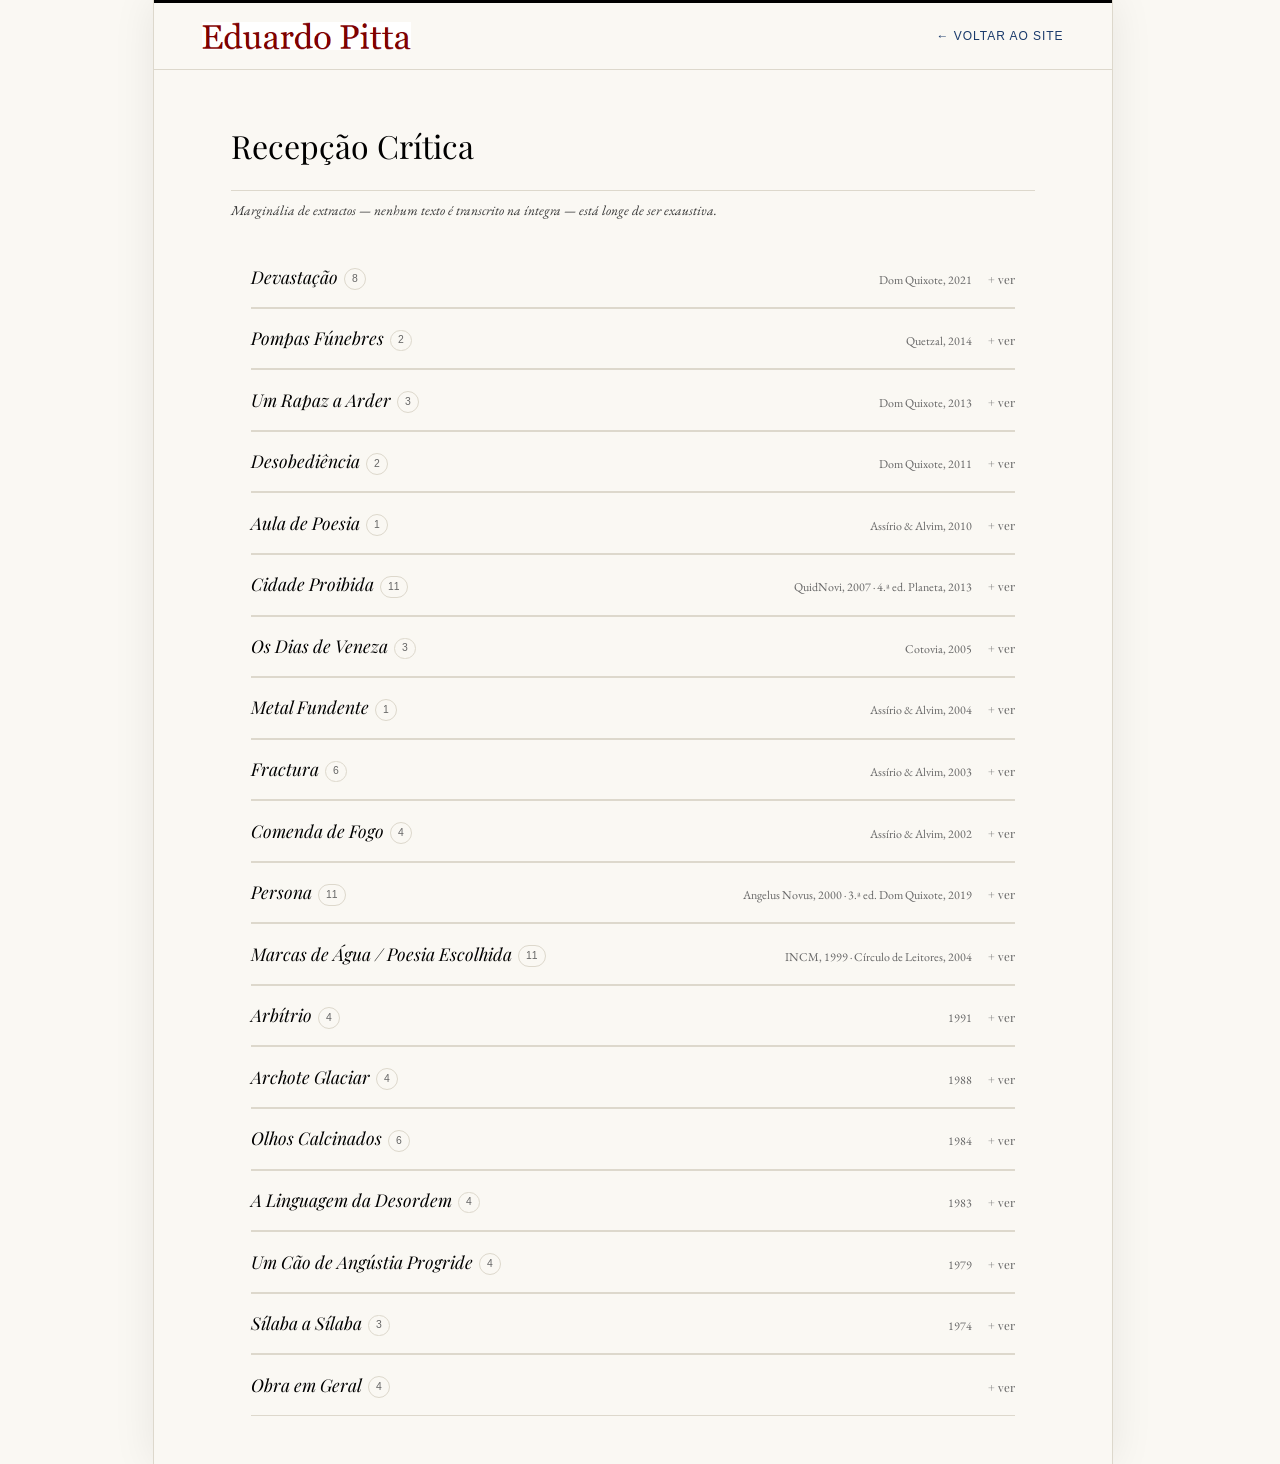
==== recepcao.html @ 7f230ae5 "Add files via upload" ====
<!DOCTYPE html>
<html lang="pt">
<head>
  <meta charset="UTF-8">
  <meta name="viewport" content="width=device-width, initial-scale=1.0">
  <title>Recepção Crítica — Eduardo Pitta</title>
  <link rel="stylesheet" href="css/style.css">
  <style>
    body { background: #FAF8F3; }
    .rc-back { padding: 1rem 3rem; border-bottom: 1px solid var(--border); }
    .rc-back a { font-family: Arial, Helvetica, sans-serif; font-size: .75rem; letter-spacing: .08em; text-transform: uppercase; color: #1a3a6b; text-decoration: none; }
    .rc-back a:hover { text-decoration: underline; }
  </style>
</head>
<body>
<div class="site-wrapper">

<nav class="site-nav">
  <a class="site-logo" href="index.html"><img src="images/logo.png" alt="Eduardo Pitta" style="height:28px;vertical-align:middle;"></a>
  <div style="font-family:Arial,sans-serif;font-size:.75rem;letter-spacing:.08em;text-transform:uppercase;color:#1a3a6b;">
    <a href="index.html" style="color:#1a3a6b;text-decoration:none;">← Voltar ao site</a>
  </div>
</nav>

<main id="page-recepcao" lang="pt" style="display:block">
  <div class="section" style="padding-bottom:0">
    <h1 class="section-title" style="margin-bottom:.5rem">Recepção Crítica</h1>
    <p style="font-size:.85rem;font-style:italic;color:var(--muted);margin-bottom:1.5rem">Marginália de extractos — nenhum texto é transcrito na íntegra — está longe de ser exaustiva.</p>
  </div>

  <div style="padding:0 3rem 3rem;max-width:860px;margin:0 auto">

  <div class="rc-obra">
    <div class="rc-obra-title" onclick="tog(this)">
      <span><em>Devastação</em><span class="rc-count">8</span></span>
      <span style="display:flex;gap:1rem;align-items:baseline"><span class="year">Dom Quixote, 2021</span><span class="toggle">+ ver</span></span>
    </div>
    <div class="rc-entries">

      <div class="rc-entry">
        <div class="rc-entry-meta"><span class="critic">Teresa Sousa de Almeida</span><span class="sep">·</span><span>Colóquio-Letras n.º 209</span><span class="sep">·</span><span>2022</span></div>
        <div class="rc-entry-text">«É uma obra única, profundamente original, que abala certezas, desconstrói preconceitos e desvenda novas visões do mundo. [...] Eduardo Pitta tem o talento de dissecar sentimentos, formas de vida, comportamentos e relações afectivas, situando as personagens tanto na classe a que pertencem como no espaço e no tempo histórico que as definem.»</div>
      </div>

      <div class="rc-entry">
        <div class="rc-entry-meta"><span class="critic">João Morales</span><span class="sep">·</span><span>Blogue Deus Me Livro</span><span class="sep">·</span><span>2022</span></div>
        <div class="rc-entry-text">«<em>Devastação</em> lê-se rapidamente. Mas deixa marcas. A escrita é enxuta, mas os elementos do seu universo criativo estão bem visíveis. [...] Em todos estes contos há uma relação de causa-efeito entre o passado e as suas consequências, optando o autor por alguns desenlaces em que a surpresa, a intensidade do desfecho, deixam no ar um certo ambiente de <em>fatum</em> inexorável.»</div>
      </div>

      <div class="rc-entry">
        <div class="rc-entry-meta"><span class="critic">Rui Lagartinho</span><span class="sep">·</span><span>Expresso</span><span class="sep">·</span><span>2021</span></div>
        <div class="rc-entry-text">«Há um olhar gélido e cruel de Eduardo Pitta sobre as personagens que povoam <em>Devastação</em>. [...] Não apanha desprevenido quem se familiarizou com a sua obra. A inteligência deste livro curto e intenso é a eficácia universal que atinge.»</div>
      </div>

      <div class="rc-entry">
        <div class="rc-entry-meta"><span class="critic">Revista LER [F.J.V.]</span><span class="sep">·</span><span>Verão-Outono</span><span class="sep">·</span><span>2021</span></div>
        <div class="rc-entry-text">«Temos esta escrita de Eduardo Pitta, limpa, sem metáforas, em linguagem direta. [...] A elipse como uma segunda voz, um novo tipo de narrador a que não estamos habituados, pelo menos com este nível de mestria. <em>Devastação</em>, impensável não ler este livro.»</div>
      </div>

      <div class="rc-entry">
        <div class="rc-entry-meta"><span class="critic">Alice Brito</span><span class="sep">·</span><span>Esquerda Net</span><span class="sep">·</span><span>2021</span></div>
        <div class="rc-entry-text">«Como é que isto se faz? Depois de se ler o 1.º conto, tem-se medo de avançar para o segundo. As páginas respiram crueldade. E, no entanto, não há excessos nesta escrita. É o género humano que ali está sem máscaras.»</div>
      </div>

      <div class="rc-entry">
        <div class="rc-entry-meta"><span class="critic">Helena Vasconcelos</span><span class="sep">·</span><span>Ípsilon / Público</span><span class="sep">·</span><span>2021</span></div>
        <div class="rc-entry-text">«Com uma concisão que lembra os contos de Lydia Davis e a poética desencantada dos de Raymond Carver, Eduardo Pitta é, no entanto, original e único na forma como, em poucas palavras sabiamente escolhidas, cria tensão, drama, angústia e desassossego. [...] São contos cruéis e surpreendentemente exaltantes.»</div>
      </div>

      <div class="rc-entry">
        <div class="rc-entry-meta"><span class="critic">Paulo Serra</span><span class="sep">·</span><span>Postal do Algarve</span><span class="sep">·</span><span>2021</span></div>
        <div class="rc-entry-text">«São casos de vidas díspares, singulares, de 4 mulheres e 2 homens [...] Com a sucessão das histórias percebe-se o desenrolar do fio do tempo até chegarmos aos nossos dias. [...] É ainda possível ler como a homossexualidade, transversal a um par destas histórias, é alvo de humilhação, expulsão ou recalcamento.»</div>
      </div>

      <div class="rc-entry">
        <div class="rc-entry-meta"><span class="critic">Yvette K. Centeno</span><span class="sep">·</span><span>Jornal Tornado</span><span class="sep">·</span><span>2021</span></div>
        <div class="rc-entry-text">«São contos, arte em que Eduardo Pitta, já com vasta obra publicada, se tornou Mestre. [...] Narrativa contida, rápida [...] cenários reais onde o possível tem a verosimilhança pedida por Aristóteles, até que surge o desfecho, trágico e anunciado já nos pequenos detalhes que vão compondo o quadro.»</div>
      </div>

    </div>
  </div>

  <div class="rc-obra">
    <div class="rc-obra-title" onclick="tog(this)">
      <span><em>Pompas Fúnebres</em><span class="rc-count">2</span></span>
      <span style="display:flex;gap:1rem;align-items:baseline"><span class="year">Quetzal, 2014</span><span class="toggle">+ ver</span></span>
    </div>
    <div class="rc-entries">

      <div class="rc-entry">
        <div class="rc-entry-meta"><span class="critic">Hugo Pinto Santos</span><span class="sep">·</span><span>Colóquio-Letras n.º 192</span><span class="sep">·</span><span>2016</span></div>
        <div class="rc-entry-text">«Eduardo Pitta não pode esconder a sua condição de escritor e de crítico literário quando assina as suas crónicas. [...] Não padece da habitual má consciência nacional que parece fugir do prazer, da sensualidade e da sofisticação. [...] O sentido de humor e a perspicácia, a noção das proporções e o olhar atento salvam os pormenores da irrelevância e erguem-nos ao estatuto de categorias universais.»</div>
      </div>

      <div class="rc-entry">
        <div class="rc-entry-meta"><span class="critic">Pedro Mexia</span><span class="sep">·</span><span>Expresso</span><span class="sep">·</span><span>2014</span></div>
        <div class="rc-entry-text">«O estilo de escrita é, como sempre em Pitta, muitíssimo legível e sucinto, embora tortuoso nas intenções. [...] O livro tem um fio condutor bem interessante: o cânone e a legitimação em literatura. Crónica após crónica, revivem-se as últimas quatro décadas, o ocaso do neo-realismo, as mutações no mercado editorial e livreiro, o marketing, a decadência do jornalismo cultural.»</div>
      </div>

    </div>
  </div>

  <div class="rc-obra">
    <div class="rc-obra-title" onclick="tog(this)">
      <span><em>Um Rapaz a Arder</em><span class="rc-count">3</span></span>
      <span style="display:flex;gap:1rem;align-items:baseline"><span class="year">Dom Quixote, 2013</span><span class="toggle">+ ver</span></span>
    </div>
    <div class="rc-entries">

      <div class="rc-entry">
        <div class="rc-entry-meta"><span class="critic">Yvette K. Centeno</span><span class="sep">·</span><span>Literatura e Arte</span><span class="sep">·</span><span>2019</span></div>
        <div class="rc-entry-text">«A sua escrita é empolgante [...] Leio este livro de memórias como li Eça e Ramalho, nas suas cartas. A ironia, a qualidade da prosa, a observação pertinente dos vários mundos que entre nós se expunham [...] Recomendo, aos que são da minha geração e aos mais novos, porque a verdade é que a memória dos mais velhos nos fornece tanta informação que falta.»</div>
      </div>

      <div class="rc-entry">
        <div class="rc-entry-meta"><span class="critic">Eugénio Lisboa</span><span class="sep">·</span><span>Colóquio-Letras n.º 185</span><span class="sep">·</span><span>2014</span></div>
        <div class="rc-entry-text">«A memória de Eduardo Pitta é uma memória de incríveis minúcias [...] Eduardo Pitta usa sempre — e fá-lo com singular mestria — um fundo de ironia assassina, que só, até certo ponto, dissimula. Certas suas formulações decapitam sem piedade. [...] Este livro, que tem páginas de antologia, é assumidamente um livro de memórias e não uma autobiografia.»</div>
      </div>

      <div class="rc-entry">
        <div class="rc-entry-meta"><span class="critic">Edgard Pereira</span><span class="sep">·</span><span>Revista do Centro de Estudos Portugueses n.º 49, UFMG, Belo Horizonte</span><span class="sep">·</span><span>2013</span></div>
        <div class="rc-entry-text">«A irreverência, a ironia e a elegância pontuam o estilo ágil, direto, incisivo, por vezes insolente e esnobe. [...] O alcance cosmopolita e a veemência na expressão da identidade gay evidenciam um registro histórico que não se contenta com a pintura confortável do quintal doméstico.»</div>
      </div>

    </div>
  </div>

  <div class="rc-obra">
    <div class="rc-obra-title" onclick="tog(this)">
      <span><em>Desobediência</em><span class="rc-count">2</span></span>
      <span style="display:flex;gap:1rem;align-items:baseline"><span class="year">Dom Quixote, 2011</span><span class="toggle">+ ver</span></span>
    </div>
    <div class="rc-entries">

      <div class="rc-entry">
        <div class="rc-entry-meta"><span class="critic">Nuno Júdice</span><span class="sep">·</span><span>prefácio de <em>Desobediência</em>, Dom Quixote</span><span class="sep">·</span><span>2011</span></div>
        <div class="rc-entry-text">«É sobre uma linha de avanços e recuos que se desenha a poética de Eduardo Pitta, fazendo de cada livro uma sílaba da linguagem da desordem [...] sendo de sublinhar esse final rizomático de onde nascem filões diversos que indiciam não ser esta uma poética conclusa, mas em devir, dando à poesia de Eduardo Pitta um lugar próprio na literatura contemporânea na nossa língua portuguesa.»</div>
      </div>

      <div class="rc-entry">
        <div class="rc-entry-meta"><span class="critic">António Carlos Cortez</span><span class="sep">·</span><span>Jornal de Letras</span><span class="sep">·</span><span>2011</span></div>
        <div class="rc-entry-text">«Pitta não é um prosélito, mas antes um polemista, sem ser panfletário [...] O seu dialogismo, bebido em Larkin ou talvez em Dunn, reforça a construção de um mundo pessoal marcado pelo espanto do corpo e pela não menos espantosa efemeridade da beleza desse corpo amado. A rigorosa construção de uma ironia, jamais exasperada e sempre contida, vem de par com uma sageza do erótico e da palavra.»</div>
      </div>

    </div>
  </div>

  <div class="rc-obra">
    <div class="rc-obra-title" onclick="tog(this)">
      <span><em>Aula de Poesia</em><span class="rc-count">1</span></span>
      <span style="display:flex;gap:1rem;align-items:baseline"><span class="year">Assírio &amp; Alvim, 2010</span><span class="toggle">+ ver</span></span>
    </div>
    <div class="rc-entries">

      <div class="rc-entry">
        <div class="rc-entry-meta"><span class="critic">Osvaldo Manuel Silvestre</span><span class="sep">·</span><span>Revista de Estudos Literários da Universidade de Coimbra n.º 1</span><span class="sep">·</span><span>2011</span></div>
        <div class="rc-entry-text">«Eduardo Pitta possui, de modo inquestionável, um dos requisitos do crítico: leitura em primeira mão, vasta e aturada, do <em>corpus</em> da poesia portuguesa contemporânea (e não apenas da portuguesa). [...] Eduardo Pitta sempre me pareceu um muito fiável mecanismo regulador da taxa de mudança do nosso gosto poético.»</div>
      </div>

    </div>
  </div>

  <div class="rc-obra">
    <div class="rc-obra-title" onclick="tog(this)">
      <span><em>Cidade Proibida</em><span class="rc-count">11</span></span>
      <span style="display:flex;gap:1rem;align-items:baseline"><span class="year">QuidNovi, 2007 · 4.ª ed. Planeta, 2013</span><span class="toggle">+ ver</span></span>
    </div>
    <div class="rc-entries">

      <div class="rc-entry">
        <div class="rc-entry-meta"><span class="critic">Fernando Pinto do Amaral</span><span class="sep">·</span><span>prefácio à 3.ª edição, Planeta</span><span class="sep">·</span><span>2013</span></div>
        <div class="rc-entry-text">«Da leitura deste romance ressalta com frequência esse olhar estrangeirado. [...] Talvez o maior mérito de <em>Cidade Proibida</em> resida na articulação sempre fluida entre dois grandes propósitos: por um lado, o de analisar as características, os hábitos ou os vícios disso que podemos designar por comunidade gay; por outro lado, o desejo de proceder a um retrato crítico de uma certa sociedade portuguesa tradicional e conservadora, cuja hipocrisia surge denunciada com subtileza.»</div>
      </div>

      <div class="rc-entry">
        <div class="rc-entry-meta"><span class="critic">Miguel Real</span><span class="sep">·</span><span>«O Romance Português Contemporâneo 1950-2010», Caminho</span><span class="sep">·</span><span>2012</span></div>
        <div class="rc-entry-text">«Destacaríamos, entre todos, pela tripla configuração da linguagem, da estrutura narrativa e do conjunto de personagens, o romance <em>Cidade Proibida</em>, de Eduardo Pitta, como de necessária e obrigatória leitura.»</div>
      </div>

      <div class="rc-entry">
        <div class="rc-entry-meta"><span class="critic">Edgard Pereira</span><span class="sep">·</span><span>Colóquio-Letras (online)</span><span class="sep">·</span><span>2008</span></div>
        <div class="rc-entry-text">«Jogando com uma trama bem elaborada e sofisticada, a envolver figuras do alto mundo de Portugal, Inglaterra e Moçambique, numa linguagem ágil, apta a dizer directamente as coisas e expandir dinamismo e ironia para todos os lados, o romance apresenta um perfil sem retoques da sociedade burguesa contemporânea.»</div>
      </div>

      <div class="rc-entry">
        <div class="rc-entry-meta"><span class="critic">Henrique Raposo</span><span class="sep">·</span><span>Expresso</span><span class="sep">·</span><span>2008</span></div>
        <div class="rc-entry-text">«Do ponto de vista formal, este livro é uma raridade em Portugal. Pitta sabe contar uma história. A fluidez narrativa — dominante em <em>Cidade Proibida</em> — é a técnica literária mais difícil de encontrar na prosa portuguesa, ainda e sempre marcada por obscuras divagações metafísicas. Pitta é um grande poeta, mas é na prosa que poderá marcar a diferença.»</div>
      </div>

      <div class="rc-entry">
        <div class="rc-entry-meta"><span class="critic">Helena Vasconcelos</span><span class="sep">·</span><span>Ípsilon / Público</span><span class="sep">·</span><span>2007</span></div>
        <div class="rc-entry-text">«A obra de Eduardo Pitta é corajosa, desassombrada, inteligente, clara e escrita com paixão e sabedoria. É difícil, na Literatura Contemporânea, ler um bom livro em que se fala livre e fulgurantemente de sexo, do prazer erótico e da transgressão. Eduardo Pitta fá-lo com a mestria de um grande narrador.»</div>
      </div>

      <div class="rc-entry">
        <div class="rc-entry-meta"><span class="critic">José Mário Silva</span><span class="sep">·</span><span>Diário de Notícias</span><span class="sep">·</span><span>2007</span></div>
        <div class="rc-entry-text">«O que mais impressiona no romance de estreia de Pitta é a admirável desenvoltura da prosa (que se lê numa vertigem), a elegância estilística e o domínio das técnicas narrativas. [...] Não tenho dúvidas aliás de que <em>Cidade Proibida</em>, se Pitta fosse inglês, seria facilmente candidato ao Booker.»</div>
      </div>

      <div class="rc-entry">
        <div class="rc-entry-meta"><span class="critic">Ana Cristina Leonardo</span><span class="sep">·</span><span>Expresso</span><span class="sep">·</span><span>2007</span></div>
        <div class="rc-entry-text">«<em>Cidade Proibida</em> é muito mais do que uma história de amor sem final feliz entre dois homens. Retrato de um meio social solipsista, cheio de gente enfatuada e cautelosa, o livro é uma assumida crítica de costumes.»</div>
      </div>

      <div class="rc-entry">
        <div class="rc-entry-meta"><span class="critic">Fernando Pinto do Amaral</span><span class="sep">·</span><span>Jornal de Letras</span><span class="sep">·</span><span>2007</span></div>
        <div class="rc-entry-text">«É todo este quadro mental que o romance de Eduardo Pitta vai dissecando com um bisturi cuja lâmina parece aguçada pelo olhar quase científico de um entomologista que nos estudasse como insectos, como se os nossos comportamentos sociais obedecessem a leis antigas, também elas quase biológicas.»</div>
      </div>

      <div class="rc-entry">
        <div class="rc-entry-meta"><span class="critic">Lauro António</span><span class="sep">·</span><span>Lauro António Apresenta...</span><span class="sep">·</span><span>2007</span></div>
        <div class="rc-entry-text">«Li <em>Cidade Proibida</em> de um fôlego, sobretudo pelo estilo, pela vertigem da narrativa, imparável, pelo toque blasé, mesmo um pouco snobe que impõe e mantém com uma frescura notável ao longo de toda a obra, e que relembra o magnífico dandismo de Oscar Wilde, aqui retocado por um look muito pós-moderno.»</div>
      </div>

      <div class="rc-entry">
        <div class="rc-entry-meta"><span class="critic">João Villalobos</span><span class="sep">·</span><span>Blitz</span><span class="sep">·</span><span>2007</span></div>
        <div class="rc-entry-text">«Com a homossexualidade como pano de fundo, Eduardo Pitta retrata neste romance singular uma Lisboa de privilegiados, onde o amor ocupa um lugar sempre periclitante. [...] Eduardo Pitta não condescende com sentimentalismos ou redondilhas. <em>Cidade Proibida</em> é um romance igual a poucos.»</div>
      </div>

      <div class="rc-entry">
        <div class="rc-entry-meta"><span class="critic">Fernando Venâncio</span><span class="sep">·</span><span>Aspirina B</span><span class="sep">·</span><span>2007</span></div>
        <div class="rc-entry-text">«O primeiro grande romance gay da nossa literatura, acabou por escrevê-lo Eduardo Pitta. [...] Os lugares, as épocas, os ambientes, tudo rodopia com nitidez, com embalo, com vertigem, criando sabiamente expectativas, conferindo colorido a personagens e brilho a episódios.»</div>
      </div>

    </div>
  </div>

  <div class="rc-obra">
    <div class="rc-obra-title" onclick="tog(this)">
      <span><em>Os Dias de Veneza</em><span class="rc-count">3</span></span>
      <span style="display:flex;gap:1rem;align-items:baseline"><span class="year">Cotovia, 2005</span><span class="toggle">+ ver</span></span>
    </div>
    <div class="rc-entries">

      <div class="rc-entry">
        <div class="rc-entry-meta"><span class="critic">Edgard Pereira</span><span class="sep">·</span><span>Scripta n.º 19, PUC Minas Gerais, Belo Horizonte</span><span class="sep">·</span><span>2006</span></div>
        <div class="rc-entry-text">«Em sua aparente simplicidade, Eduardo Pitta apresenta um dinâmico e refinado discurso sobre aspectos históricos, arquitectónicos, culturais e gastronómicos de Veneza. [...] Sob a chancela de Eduardo Pitta mostra-se erudito, ágil, elegante.»</div>
      </div>

      <div class="rc-entry">
        <div class="rc-entry-meta"><span class="critic">Paulo Simões Mendes</span><span class="sep">·</span><span>Mil Folhas / Público</span><span class="sep">·</span><span>2005</span></div>
        <div class="rc-entry-text">«A estratégia passa pelo corte da exposição excessiva. Pitta sempre dominou a elipse. [...] A melancolia é revertida pela grandeza da experiência e pelo investimento no diário, forma de contrariar o tempo e combater a memória fugaz, congelando o passado filtrado já pelo presente da escrita.»</div>
      </div>

      <div class="rc-entry">
        <div class="rc-entry-meta"><span class="critic">José Mário Silva</span><span class="sep">·</span><span>Diário de Notícias</span><span class="sep">·</span><span>2005</span></div>
        <div class="rc-entry-text">«Pitta é, indiscutivelmente, um cronista atento e subtil, mestre na arte da elipse. [...] os flashes em que narra jogos de sedução nocturnos, com sexo na sombra e vultos ajoelhados em libações pagãs, são do melhor que a literatura gay tem para oferecer.»</div>
      </div>

    </div>
  </div>

  <div class="rc-obra">
    <div class="rc-obra-title" onclick="tog(this)">
      <span><em>Metal Fundente</em><span class="rc-count">1</span></span>
      <span style="display:flex;gap:1rem;align-items:baseline"><span class="year">Assírio &amp; Alvim, 2004</span><span class="toggle">+ ver</span></span>
    </div>
    <div class="rc-entries">

      <div class="rc-entry">
        <div class="rc-entry-meta"><span class="critic">Paulo Simões Mendes</span><span class="sep">·</span><span>Canal de Livros</span><span class="sep">·</span><span>2004</span></div>
        <div class="rc-entry-text">«A crítica de Eduardo Pitta possibilita o mapeamento dos seus interesses não só enquanto crítico, mas também enquanto poeta. [...] <em>Metal Fundente</em> persegue um propósito definido: os ensaios são dedicados individualmente a autores consagrados, a maioria do século XX, quase todos poetas. O perfil biográfico é inseparável da recepção e leitura da sua obra.»</div>
      </div>

    </div>
  </div>

  <div class="rc-obra">
    <div class="rc-obra-title" onclick="tog(this)">
      <span><em>Fractura</em><span class="rc-count">6</span></span>
      <span style="display:flex;gap:1rem;align-items:baseline"><span class="year">Assírio &amp; Alvim, 2003</span><span class="toggle">+ ver</span></span>
    </div>
    <div class="rc-entries">

      <div class="rc-entry">
        <div class="rc-entry-meta"><span class="critic">Mark Sabine</span><span class="sep">·</span><span>Journal of Romance Studies vol. 5, n.º 2, Londres</span><span class="sep">·</span><span>2005</span></div>
        <div class="rc-entry-text">«The timeliness of <em>Lusosex</em>'s appearance is confirmed by the recent publication of what is perhaps the first history of Portuguese literary homosexuality. Eduardo Pitta's <em>Fractura</em> is a short but well proportioned survey that implicitly — and very persuasively — proposes the delineation of a national canon of representations of male homosexuality in twentieth-century letters.»</div>
      </div>

      <div class="rc-entry">
        <div class="rc-entry-meta"><span class="critic">António Fernando Cascais</span><span class="sep">·</span><span>«Indisciplinar a Teoria. Estudos Gays, Lésbicos e Queer», Lisboa: Fenda</span><span class="sep">·</span><span>2004</span></div>
        <div class="rc-entry-text">«Eduardo Pitta teve o mérito de iniciar, entre nós, este debate, e a um nível de inquestionável qualidade, ao mesmo tempo que passou a ser percebido como o introdutor dos estudos gays no nosso país.»</div>
      </div>

      <div class="rc-entry">
        <div class="rc-entry-meta"><span class="critic">Pedro Sena-Lino</span><span class="sep">·</span><span>Mil Folhas / Público</span><span class="sep">·</span><span>2004</span></div>
        <div class="rc-entry-text">«Pitta descobre vários motivos, muitos dos quais impressionantes pela sua omnipresença no imaginário português. [...] A identificação de supressões que este livro pratica é necessária e revivificadora. [...] Discorde-se do objecto ou não, a existência deste ensaio é desde já um marco cultural.»</div>
      </div>

      <div class="rc-entry">
        <div class="rc-entry-meta"><span class="critic">António Guerreiro</span><span class="sep">·</span><span>Expresso</span><span class="sep">·</span><span>2004</span></div>
        <div class="rc-entry-text">«Em Portugal, os Queer Studies são quase inexistentes. Um livro de Eduardo Pitta, <em>Fractura</em>, tem, neste domínio, um papel pioneiro, entre nós. Esse é o seu mérito.»</div>
      </div>

      <div class="rc-entry">
        <div class="rc-entry-meta"><span class="critic">José Pacheco Pereira</span><span class="sep">·</span><span>Abrupto</span><span class="sep">·</span><span>2003</span></div>
        <div class="rc-entry-text">«Li um muito interessante ensaio de Eduardo Pitta [...] Escrito numa linguagem mais tensa do que é habitual num ensaio literário [...] o ensaio enuncia as relações do relato homossexual na literatura com uma ética da desobediência, a pretexto de Cesariny. Vale a pena ler.»</div>
      </div>

      <div class="rc-entry">
        <div class="rc-entry-meta"><span class="critic">Pedro Mexia</span><span class="sep">·</span><span>Diário de Notícias</span><span class="sep">·</span><span>2003</span></div>
        <div class="rc-entry-text">«<em>Fractura</em> é escrito no estilo habitual de Pitta: uma elegantíssima sobriedade, um tom snob e por vezes verrinoso, alguns raciocínios elípticos e justíssimos.»</div>
      </div>

    </div>
  </div>

  <div class="rc-obra">
    <div class="rc-obra-title" onclick="tog(this)">
      <span><em>Comenda de Fogo</em><span class="rc-count">4</span></span>
      <span style="display:flex;gap:1rem;align-items:baseline"><span class="year">Assírio &amp; Alvim, 2002</span><span class="toggle">+ ver</span></span>
    </div>
    <div class="rc-entries">

      <div class="rc-entry">
        <div class="rc-entry-meta"><span class="critic">Abel Barros Baptista</span><span class="sep">·</span><span>Inimigo Rumor n.º 13</span><span class="sep">·</span><span>2002</span></div>
        <div class="rc-entry-text">«Eduardo Pitta, não sendo universitário, é um especialista: escreve sobre a poesia portuguesa contemporânea, que acompanha e lê exaustivamente, mantendo há anos a única coluna especializada de crítica de poesia da nossa imprensa periódica.»</div>
      </div>

      <div class="rc-entry">
        <div class="rc-entry-meta"><span class="critic">João Tiago Proença</span><span class="sep">·</span><span>LER n.º 56</span><span class="sep">·</span><span>2002</span></div>
        <div class="rc-entry-text">«As vantagens que uma tal tribuna poética pode ter, em termos de divulgação para o grande público, são aproveitadas com sageza por Pitta [...] Nota-se o à-vontade de Pitta na literatura anglo-saxónica ou moçambicana. Entre os temas, é claro que a questão homoerótica é tratada mais circunstanciadamente, mas sem heterofobias.»</div>
      </div>

      <div class="rc-entry">
        <div class="rc-entry-meta"><span class="critic">Ana Marques Gastão</span><span class="sep">·</span><span>Diário de Notícias</span><span class="sep">·</span><span>2002</span></div>
        <div class="rc-entry-text">«Eduardo Pitta, reconhecido por um despojado movimento linguístico não ornamental, por vezes quase epigramático, elíptico, descarnado, ácido, nítido [...] O discurso crítico de Eduardo Pitta dir-se-ia também móvel, fluído, sintético e ecléctico na reconstituição da trajectória do autor.»</div>
      </div>

      <div class="rc-entry">
        <div class="rc-entry-meta"><span class="critic">Andreia Brites</span><span class="sep">·</span><span>Canal de Livros</span><span class="sep">·</span><span>2002</span></div>
        <div class="rc-entry-text">«Eduardo Pitta coligiu os seus artigos publicados na revista LER desde 1994 numa obra de referência para a compreensão da poesia recente publicada em Portugal. [...] Eduardo Pitta assume a sua própria construção da história da poesia portuguesa da última década. Um livro a que se regressa sempre.»</div>
      </div>

    </div>
  </div>

  <div class="rc-obra">
    <div class="rc-obra-title" onclick="tog(this)">
      <span><em>Persona</em><span class="rc-count">11</span></span>
      <span style="display:flex;gap:1rem;align-items:baseline"><span class="year">Angelus Novus, 2000 · 3.ª ed. Dom Quixote, 2019</span><span class="toggle">+ ver</span></span>
    </div>
    <div class="rc-entries">

      <div class="rc-entry">
        <div class="rc-entry-meta"><span class="critic">Yvette K. Centeno</span><span class="sep">·</span><span>Literatura e Arte</span><span class="sep">·</span><span>2020</span></div>
        <div class="rc-entry-text">«Eduardo Pitta vem de longe, é outro — boa escolha o título de <em>Persona</em> — escolhe os caminhos das verdades cruéis. [...] Precisamente porque nestas narrativas de Eduardo a precisão, a concisão, o cuidado com a língua é de tal ordem, que é nesse exercício que nos devemos prender e aprender. Se no romance ou na novela predomina o enredo, no conto predomina a língua.»</div>
      </div>

      <div class="rc-entry">
        <div class="rc-entry-meta"><span class="critic">Paulo Serra</span><span class="sep">·</span><span>Postal do Algarve</span><span class="sep">·</span><span>2019</span></div>
        <div class="rc-entry-text">«O que impressiona na escrita de Eduardo Pitta é que na vivência da sexualidade de Afonso, e dos que o rodeiam, não há cedência à vergonha nem ao pudor. [...] <em>Persona</em> é uma narrativa ousada e corajosa em que se reconta os últimos anos da guerra colonial a partir da perspectiva de uma minoria.»</div>
      </div>

      <div class="rc-entry">
        <div class="rc-entry-meta"><span class="critic">Henrique Raposo</span><span class="sep">·</span><span>Atlântico</span><span class="sep">·</span><span>2007</span></div>
        <div class="rc-entry-text">«Quem colocar este livro no gueto da literatura gay não está a ver o filme todo. O que mais interessa na escrita de Pitta é a forma. Pitta escreve de uma maneira quase inédita para a prosa portuguesa: frases cruas, secas, duras, limadas e cortadas até ao limite. Um assomo de clareza numa terra de palavrosos.»</div>
      </div>

      <div class="rc-entry">
        <div class="rc-entry-meta"><span class="critic">Edgard Pereira</span><span class="sep">·</span><span>Revista do Centro de Estudos Portugueses n.º 34, UFMG, Belo Horizonte</span><span class="sep">·</span><span>2005</span></div>
        <div class="rc-entry-text">«A trilogia de contos de Eduardo Pitta mistura a evocação da guerra colonial em Moçambique à liberação do corpo e da sexualidade. [...] Surpreende esta estreia, pela desenvoltura como constrói numa linguagem ágil, dinâmica, uma ficção alegre e ousada, refinada e demolidora, irónica e encharcada de cepticismo.»</div>
      </div>

      <div class="rc-entry">
        <div class="rc-entry-meta"><span class="critic">Fernando Matos Oliveira</span><span class="sep">·</span><span>Colóquio-Letras 161-162</span><span class="sep">·</span><span>2002</span></div>
        <div class="rc-entry-text">«Com esta mutação, a escrita gay encontra em Portugal uma voz audível como não tinha tido até aqui. [...] A primeira impressão que se tem ao ler <em>Persona</em> é a de uma reactivação de experiências de leitura de algum património moral do século XVIII: ritmo acelerado, narrador autoritário, <em>pathos</em> autobiográfico e sobredeterminação da pulsão erótica.»</div>
      </div>

      <div class="rc-entry">
        <div class="rc-entry-meta"><span class="critic">Helena Barbas</span><span class="sep">·</span><span>Expresso</span><span class="sep">·</span><span>2002</span></div>
        <div class="rc-entry-text">«<em>Persona</em> é insólito, original, de grande qualidade literária, onde o tema das diferenças vai muito além do meramente sexual. [...] O herói move-se na alta-burguesia, retrata-lhe os tiques e os podres, o discurso tanto mais elegante quanto escabroso, reproduz a snobeira de um distanciamento muito british. Não percam.»</div>
      </div>

      <div class="rc-entry">
        <div class="rc-entry-meta"><span class="critic">Michael Pye</span><span class="sep">·</span><span>Ciberkiosk</span><span class="sep">·</span><span>2001</span></div>
        <div class="rc-entry-text">«I admire these stories of Eduardo Pitta, because they are about snobbery, travelling, the odd tensions of a failing colony, the end of an empire; and yet they are far more than their subject. [...] They are not propaganda or pornography or sociology or anthropology or history. They are fiction, good fiction, and welcome in themselves.»</div>
      </div>

      <div class="rc-entry">
        <div class="rc-entry-meta"><span class="critic">Sara Figueiredo Costa</span><span class="sep">·</span><span>Canal de Livros</span><span class="sep">·</span><span>2001</span></div>
        <div class="rc-entry-text">«O primeiro livro de ficção de Eduardo Pitta surpreende pela forma, inédita em Portugal, de abordar a chamada temática gay. <em>Persona</em> compõe-se de três histórias, contos morais segundo o próprio autor, em que a complicada teia das relações humanas se constrói sobre os alicerces de uma homossexualidade assumida.»</div>
      </div>

      <div class="rc-entry">
        <div class="rc-entry-meta"><span class="critic">Pedro Mexia</span><span class="sep">·</span><span>Diário de Notícias</span><span class="sep">·</span><span>2001</span></div>
        <div class="rc-entry-text">«<em>Persona</em> é, assumidamente, uma narrativa de aprendizagem sexual, de feição homoerótica, nomeadamente no confronto com as iniquidades ou as hipocrisias de instituições como a Escola e o Exército. [...] Tal como na sua poesia, Pitta cultiva uma escrita sóbria, irrepreensível, e denota a influência de um meio anglo-saxóico e culto.»</div>
      </div>

      <div class="rc-entry">
        <div class="rc-entry-meta"><span class="critic">Jorge Listopad</span><span class="sep">·</span><span>Jornal de Letras</span><span class="sep">·</span><span>2001</span></div>
        <div class="rc-entry-text">«O enigma poético filtra a homossexualidade latente, factual, ressuscitando a memória dos pequenos infernos, evocando África [...] Creio que o delgado livro, independentemente de todos os possíveis juízos de valores, pode tornar-se, num dia próximo, um objecto de culto.»</div>
      </div>

      <div class="rc-entry">
        <div class="rc-entry-meta"><span class="critic">António Jorge Ramalho</span><span class="sep">·</span><span>Canal de Livros</span><span class="sep">·</span><span>2004</span></div>
        <div class="rc-entry-text">«A identidade, intimamente associada à sexualidade, é assim problematizada. [...] O resultado é uma visão desencantada. [...] Os versos de Eduardo Pitta apontam para um dos temas mais importantes da sua poesia e da sua ficção: o exílio.»</div>
      </div>

    </div>
  </div>

  <div class="rc-obra">
    <div class="rc-obra-title" onclick="tog(this)">
      <span><em>Marcas de Água / Poesia Escolhida</em><span class="rc-count">11</span></span>
      <span style="display:flex;gap:1rem;align-items:baseline"><span class="year">INCM, 1999 · Círculo de Leitores, 2004</span><span class="toggle">+ ver</span></span>
    </div>
    <div class="rc-entries">

      <div class="rc-entry">
        <div class="rc-entry-meta"><span class="critic">Maria Augusta Silva</span><span class="sep">·</span><span>Diário de Notícias</span><span class="sep">·</span><span>2005</span></div>
        <div class="rc-entry-text">«Poeta conciso, poeta da síntese que sabe a pulsão eficaz da metáfora e o longo alcance da brevidade, do instante. [...] Eduardo Pitta, esquivo à retórica, tem uma oficina poética sólida, com o poder sugestivo e cáustico de um Baudelaire, com a depuração de Yeats. Sempre contida, na poesia do autor plasma-se, ao mesmo tempo, e num estilo elíptico, o fulgor e o silêncio, a lâmina e a alma, a sedução e a ironia.»</div>
      </div>

      <div class="rc-entry">
        <div class="rc-entry-meta"><span class="critic">Ana Luísa Amaral</span><span class="sep">·</span><span>Colóquio-Letras n.º 155-156</span><span class="sep">·</span><span>2000</span></div>
        <div class="rc-entry-text">«A forma implacável como o autor lidou com textos antigos, lucidamente recorrendo àquilo a que Eugénio Lisboa, no prefácio, chama um tremor bem controlado. Esse tremor controlado percorre a poesia de Eduardo Pitta, que assim se estrutura na tensão entre o lirismo e a sua desdramatização, entre a ternura e a ironia, entre o sublime e o contingente.»</div>
      </div>

      <div class="rc-entry">
        <div class="rc-entry-meta"><span class="critic">José Ricardo Nunes</span><span class="sep">·</span><span>Ciberkiosk / LER n.º 48</span><span class="sep">·</span><span>2000</span></div>
        <div class="rc-entry-text">«Na poesia de Eduardo Pitta configura-se um deliberado exercício de aprendizagem de economia discursiva. [...] Entre as estratégias discursivas mais relevantes, encontramos as estruturas elípticas. [...] A brevidade, e também a intensidade, da poesia de Eduardo Pitta, encontra um paralelo semântico na imagem do relâmpago.»</div>
      </div>

      <div class="rc-entry">
        <div class="rc-entry-meta"><span class="critic">Eugénio Lisboa</span><span class="sep">·</span><span>Jornal de Letras</span><span class="sep">·</span><span>1999</span></div>
        <div class="rc-entry-text">«Poeta exigente e de ouvido tirânico, Eduardo Pitta procede por subtracção, por acreditar que esta é produtora privilegiada de vigor e durabilidade. [...] Quando Eduardo Pitta, num verso esplendoroso e cheio de fogo, nos fala da cidade incendiada pelo olhar desprevenido, está a correr um risco da mesma natureza do que correu quem se lembrou de imaginar que massa e energia se equivalem.»</div>
      </div>

      <div class="rc-entry">
        <div class="rc-entry-meta"><span class="critic">Rosa Maria Martelo</span><span class="sep">·</span><span>O Escritor n.º 13-14</span><span class="sep">·</span><span>1999</span></div>
        <div class="rc-entry-text">«Os poemas sucedem-se como se o tempo não pudesse medir-se senão pela súbita fosforescência que ilumina e fixa certos instantes, quando uma espécie de incêndio dos sentidos consegue unir numa liga indissolúvel as circunstâncias do acontecer e as palavras do poema.»</div>
      </div>

      <div class="rc-entry">
        <div class="rc-entry-meta"><span class="critic">Fernando Pinto do Amaral</span><span class="sep">·</span><span>Leituras / Público</span><span class="sep">·</span><span>1999</span></div>
        <div class="rc-entry-text">«Estamos perante uma poesia que atinge a sua vocação mais singular ao voltar-se para sensações ou emoções fortes, intensas, próximas dos extremos ou das altas temperaturas. [...] Também o domínio amoroso — absolutamente essencial em Pitta — aparece contaminado pela mesma carga expressiva, pela mesma intensidade.»</div>
      </div>

      <div class="rc-entry">
        <div class="rc-entry-meta"><span class="critic">Pedro Mexia</span><span class="sep">·</span><span>DNA</span><span class="sep">·</span><span>1999</span></div>
        <div class="rc-entry-text">«A poesia de Eduardo Pitta aparece claramente como das mais significativas, embora mais discretas, dos últimos vinte e cinco anos. [...] A poesia de Pitta retrata com grande vigor uma vivência homoerótica, mas nunca envereda pelo didactismo gay ou pelo transgressivo previsível. [...] Há um duplo nomadismo nesta obra: o nomadismo do apátrida e o nomadismo da demanda erótica.»</div>
      </div>

      <div class="rc-entry">
        <div class="rc-entry-meta"><span class="critic">Ana Marques Gastão</span><span class="sep">·</span><span>Diário de Notícias</span><span class="sep">·</span><span>1999</span></div>
        <div class="rc-entry-text">«Ferida de realidade, a poesia de Eduardo Pitta [...] dá testemunho de uma voz estrídula, pulsional, desabrida, atenta a um sentido sobressaltado do ritmo e das mudanças de respiração.»</div>
      </div>

      <div class="rc-entry">
        <div class="rc-entry-meta"><span class="critic">Carlos Bessa</span><span class="sep">·</span><span>Expresso das Nove, Ponta Delgada</span><span class="sep">·</span><span>1999</span></div>
        <div class="rc-entry-text">«Por isso não há, em <em>Marcas de Água</em>, efusão sentimental mas sobriedade elíptica. Aí faz-se, em surdina, a história de uma vida.»</div>
      </div>

      <div class="rc-entry">
        <div class="rc-entry-meta"><span class="critic">Jorge Henrique Bastos</span><span class="sep">·</span><span>Expresso</span><span class="sep">·</span><span>1999</span></div>
        <div class="rc-entry-text">«Um dos desígnios mais marcantes desta poesia é a sua inequívoca pulsão para criar um espaço expressivo em que a linguagem actua de forma contida. [...] A presença constante do mundo anglo-saxónico imprime na sua poesia um selo dialógico. O diálogo estabelecido enfrenta a memória e a sua deriva no mundo com corajosa lucidez.»</div>
      </div>

      <div class="rc-entry">
        <div class="rc-entry-meta"><span class="critic">Eugénio Lisboa</span><span class="sep">·</span><span>prefácio de <em>Marcas de Água</em>, INCM</span><span class="sep">·</span><span>1999</span></div>
        <div class="rc-entry-text">«Desde o primeiro livro que a sua voz se nos apresentou já feita e segura, a convir-nos um discurso inquietante, sensual, ocasionalmente ameaçador ou à beira do quase sinistro, solar e voluptuoso, mas incorporando, com igual apetência, o nocturno, o violento e o quase selvagem. É o que faz o fascínio permanente e intenso da escrita poética de Eduardo Pitta.»</div>
      </div>

    </div>
  </div>

  <div class="rc-obra">
    <div class="rc-obra-title" onclick="tog(this)">
      <span><em>Arbítrio</em><span class="rc-count">4</span></span>
      <span style="display:flex;gap:1rem;align-items:baseline"><span class="year">1991</span><span class="toggle">+ ver</span></span>
    </div>
    <div class="rc-entries">

      <div class="rc-entry">
        <div class="rc-entry-meta"><span class="critic">Cecília Barreira</span><span class="sep">·</span><span>Colóquio-Letras n.º 129-130</span><span class="sep">·</span><span>1993</span></div>
        <div class="rc-entry-text">«A poesia de Eduardo Pitta preenche o espaço de imaginário que se prende com o ritual da noite e da morte [...] É uma poesia contida que se espraia numa perplexidade existencial. <em>Arbítrio</em> é um livro de desafios, onde se reescreve o posicionamento de todos nós perante várias interrogações.»</div>
      </div>

      <div class="rc-entry">
        <div class="rc-entry-meta"><span class="critic">Maria João Reynaud</span><span class="sep">·</span><span>Limiar n.º 1, Porto</span><span class="sep">·</span><span>1992</span></div>
        <div class="rc-entry-text">«Delineia-se, texto a texto, a deriva de um sujeito que estabelece com a linguagem uma relação fundada numa carência irredutível, ontológica, mas que paradoxalmente deixa entrever, através dessa mesma linguagem, uma desbordante energia pulsional que se traduz num excesso subversor da significação tangível.»</div>
      </div>

      <div class="rc-entry">
        <div class="rc-entry-meta"><span class="critic">Nuno Vidal</span><span class="sep">·</span><span>O Independente</span><span class="sep">·</span><span>1991</span></div>
        <div class="rc-entry-text">«Eu salientaria sobretudo a inexistência daquela moleza autocomplacente que torna alguma da poesia recente num embalo enjoativo. Há uma força declarativa nos versos de Eduardo Pitta. E são precisamente os poemas lapidares, os que cristalizam numa espécie de epigramas de pendor moral, a zona mais individualizada e mais conseguida desta poesia.»</div>
      </div>

      <div class="rc-entry">
        <div class="rc-entry-meta"><span class="critic">José Emílio-Nelson</span><span class="sep">·</span><span>Jornal de Notícias, Porto</span><span class="sep">·</span><span>1991</span></div>
        <div class="rc-entry-text">«Não me lembro, entre os últimos contemporâneos, de outro poeta que consiga recriar a experiência da sua sexualidade com esta alegre ironia, sem teorizações de catálogo filosófico.»</div>
      </div>

    </div>
  </div>

  <div class="rc-obra">
    <div class="rc-obra-title" onclick="tog(this)">
      <span><em>Archote Glaciar</em><span class="rc-count">4</span></span>
      <span style="display:flex;gap:1rem;align-items:baseline"><span class="year">1988</span><span class="toggle">+ ver</span></span>
    </div>
    <div class="rc-entries">

      <div class="rc-entry">
        <div class="rc-entry-meta"><span class="critic">Fernando Pinto do Amaral</span><span class="sep">·</span><span>Colóquio-Letras n.º 103</span><span class="sep">·</span><span>1988</span></div>
        <div class="rc-entry-text">«Oscilando em geral entre narrações muito elípticas, descrições propositadamente estilhaçadas e um certo gosto pelo aforismo, estes versos contidos e incisivos recorrem a inesperadas associações verbais ou a metáforas cuja agressividade apanha de surpresa o leitor mais incauto. Convém salientar como esse prazer dos extremos é outra das peculiaridades de uma escrita que sabe viver dos contrastes e às vezes nos queima como o próprio gelo.»</div>
      </div>

      <div class="rc-entry">
        <div class="rc-entry-meta"><span class="critic">Luís de Miranda Rocha</span><span class="sep">·</span><span>Diário de Lisboa</span><span class="sep">·</span><span>1988</span></div>
        <div class="rc-entry-text">«Pitta continua a praticar uma linguagem fortemente investida numa metafórica metonímica de grande intensidade denotativa, e numa sintaxe interessada na contenção e na concisão. [...] A sua obra propõe-se como das mais esclarecidas acerca de tradições ascendentes e de processos vários para os transformar e superar.»</div>
      </div>

      <div class="rc-entry">
        <div class="rc-entry-meta"><span class="critic">César Antonio Molina</span><span class="sep">·</span><span>El País, Madrid</span><span class="sep">·</span><span>1987</span></div>
        <div class="rc-entry-text">«Eduardo Pitta viveu e vive o dilema de ter duas pátrias e de, ao mesmo tempo, não ter nenhuma. A este respeito escreveu em 1971 um verso lapidar: apátridas que somos / daquela pátria que nos sobra.»</div>
      </div>

      <div class="rc-entry">
        <div class="rc-entry-meta"><span class="critic">Amador Palacios</span><span class="sep">·</span><span>Hora de Poesia n.º 48, Barcelona</span><span class="sep">·</span><span>1986</span></div>
        <div class="rc-entry-text">«Eduardo Pitta gosta do poema curto, conciso e, muitas vezes, aforístico. Nos seus poemas predomina um erotismo hermético, uma palavra palpitante e sinuosa que faz dele uma das vozes mais características da nova poesia portuguesa.»</div>
      </div>

    </div>
  </div>

  <div class="rc-obra">
    <div class="rc-obra-title" onclick="tog(this)">
      <span><em>Olhos Calcinados</em><span class="rc-count">6</span></span>
      <span style="display:flex;gap:1rem;align-items:baseline"><span class="year">1984</span><span class="toggle">+ ver</span></span>
    </div>
    <div class="rc-entries">

      <div class="rc-entry">
        <div class="rc-entry-meta"><span class="critic">Rui Knopfli</span><span class="sep">·</span><span>Colóquio-Letras n.º 89</span><span class="sep">·</span><span>1986</span></div>
        <div class="rc-entry-text">«Na fugacidade do instante e num registo tão económico e rigoroso, uma tão vasta gama de implicações e harmónicas [...] dez palavras, uma dúzia, três, quatro versos, para dizerem um longo arrazoado, tal é a linguagem definitiva das lápides. O seu fio condutor exibe a força estrita, o traço linear e ácido da cicatriz indelével: nenhuma água / para tanta cinza.»</div>
      </div>

      <div class="rc-entry">
        <div class="rc-entry-meta"><span class="critic">Eugénio Lisboa</span><span class="sep">·</span><span>Colóquio-Letras n.º 83 / «O Objecto Celebrado», AUC, 1999</span><span class="sep">·</span><span>1985</span></div>
        <div class="rc-entry-text">«Há nesta poesia firme, brusca e breve, feita de palavras poucas, de palavras nítidas, velozes, com a claridade rente à terra e de uma crueldade sedosa, toda uma homenagem eloquente e pungente, ainda quando despida de sentimentalidade.»</div>
      </div>

      <div class="rc-entry">
        <div class="rc-entry-meta"><span class="critic">Álamo Oliveira</span><span class="sep">·</span><span>A União, Angra do Heroísmo</span><span class="sep">·</span><span>1985</span></div>
        <div class="rc-entry-text">«<em>Olhos Calcinados</em> é o quarto título deste poeta que sabe do seu ofício e que empresta ainda a cada verso um vigor emotivo que toca e deslumbra. [...] É uma poesia limpa de coisas inúteis. E isto não abunda.»</div>
      </div>

      <div class="rc-entry">
        <div class="rc-entry-meta"><span class="critic">Fernando J.B. Martinho</span><span class="sep">·</span><span>Balanço 1983-84, sep. AICL</span><span class="sep">·</span><span>1985</span></div>
        <div class="rc-entry-text">«Raiva sem apelo, aguda consciência de ter chegado tarde, de não haver água que chegue para a desolação das cinzas, de ser intruso ou espectador de um tempo rarefeito, há-as, desmedidas, em desamparo total, em <em>Olhos Calcinados</em>, de Eduardo Pitta.»</div>
      </div>

      <div class="rc-entry">
        <div class="rc-entry-meta"><span class="critic">Miguel Serras Pereira</span><span class="sep">·</span><span>Jornal de Letras</span><span class="sep">·</span><span>1984</span></div>
        <div class="rc-entry-text">«Embora de vez em quando alguns possam tropeçar nas irregularidades de certos versos destes <em>Olhos Calcinados</em>, as reservas cedem perante poemas em que o estado do mundo se volve uma espécie de emoção impessoal e purificada, de onde uma nova lucidez parece libertar-se.»</div>
      </div>

      <div class="rc-entry">
        <div class="rc-entry-meta"><span class="critic">Fernando Assis Pacheco</span><span class="sep">·</span><span>O Jornal</span><span class="sep">·</span><span>1984</span></div>
        <div class="rc-entry-text">«Pitta, cicerone insinuante, leva-nos à Grécia dos corpos solares, faz-nos defrontar vinhas, pedras e mar, carrega-nos de luzes, brilhos, revérberos de cristais. Mas viaja também à cultura inglesa, de que há traços profundos nos seus pequenos quadros emocionados.»</div>
      </div>

    </div>
  </div>

  <div class="rc-obra">
    <div class="rc-obra-title" onclick="tog(this)">
      <span><em>A Linguagem da Desordem</em><span class="rc-count">4</span></span>
      <span style="display:flex;gap:1rem;align-items:baseline"><span class="year">1983</span><span class="toggle">+ ver</span></span>
    </div>
    <div class="rc-entries">

      <div class="rc-entry">
        <div class="rc-entry-meta"><span class="critic">Eugénio Lisboa</span><span class="sep">·</span><span>prefácio de <em>Marcas de Água</em>, INCM</span><span class="sep">·</span><span>1999</span></div>
        <div class="rc-entry-text">«Os de fora não sabem que um grande domínio externo apenas tenta frequentemente estrangular uma grande desordem interna. É o que faz o fascínio permanente e intenso da escrita poética de Eduardo Pitta: o domínio, a um tempo ilusório e firme, de uma escrita luminosa, tensa e alada, sobre um caos obscuro, violento e rico.»</div>
      </div>

      <div class="rc-entry">
        <div class="rc-entry-meta"><span class="critic">E.M. de Melo e Castro</span><span class="sep">·</span><span>Diário de Lisboa / «Voos da Fénix Crítica», Cosmos, 1995</span><span class="sep">·</span><span>1986</span></div>
        <div class="rc-entry-text">«Essa dessatisfação, que é uma coordenada existencial, tende a transformar-se em característica textual da poesia. Surge condicionada e contaminada por valores escriturais contraditórios, como por exemplo quando Eduardo Pitta apela para a escrita da desordem [...] mas de facto se serve de uma ordenada e sossegada organização escritural e imagística.»</div>
      </div>

      <div class="rc-entry">
        <div class="rc-entry-meta"><span class="critic">Eduardo Prado Coelho</span><span class="sep">·</span><span>Jornal de Letras</span><span class="sep">·</span><span>1984</span></div>
        <div class="rc-entry-text">«E, já que falamos de crítica, permitam-me que refira dois livros de que gostei [...] <em>A Linguagem da Desordem</em>, de Eduardo Pitta.»</div>
      </div>

      <div class="rc-entry">
        <div class="rc-entry-meta"><span class="critic">Isabel de Sá</span><span class="sep">·</span><span>Jornal de Notícias, Porto</span><span class="sep">·</span><span>1984</span></div>
        <div class="rc-entry-text">«<em>A Linguagem da Desordem</em> é, efectivamente, um percurso através de vários corpos entre o caos e a memória. Uma espécie de violência surda se desprende destes poemas. Eduardo Pitta aposta na viagem ao interior dos seres que deambulam, inconscientes ainda dos valores que os amarram à realidade circundante.»</div>
      </div>

    </div>
  </div>

  <div class="rc-obra">
    <div class="rc-obra-title" onclick="tog(this)">
      <span><em>Um Cão de Angústia Progride</em><span class="rc-count">4</span></span>
      <span style="display:flex;gap:1rem;align-items:baseline"><span class="year">1979</span><span class="toggle">+ ver</span></span>
    </div>
    <div class="rc-entries">

      <div class="rc-entry">
        <div class="rc-entry-meta"><span class="critic">João Gaspar Simões</span><span class="sep">·</span><span>Diário de Notícias / «Crítica II, Tomo III», INCM, 1999</span><span class="sep">·</span><span>1980</span></div>
        <div class="rc-entry-text">«Livro realmente belo, angustiosamente belo. O drama do apatridatismo destes poetas nados, formados e amadurecidos ao sol de outras pátrias, de outras culturas ou de outras línguas [...] está bem presente na angústia que morde como um cão as entranhas do poeta.»</div>
      </div>

      <div class="rc-entry">
        <div class="rc-entry-meta"><span class="critic">Jorge Listopad</span><span class="sep">·</span><span>Colóquio-Letras n.º 62</span><span class="sep">·</span><span>1981</span></div>
        <div class="rc-entry-text">«O silêncio, a mudez, a memória, a ausência, a distância, o exílio, a condição do apátrida, são os dados psicossomáticos dessa brancura. [...] A progressão da angústia articula-se no essencial e envolve, concretamente, o verso e o seu leitor.»</div>
      </div>

      <div class="rc-entry">
        <div class="rc-entry-meta"><span class="critic">Maria Estela Guedes</span><span class="sep">·</span><span>Diário Popular</span><span class="sep">·</span><span>1980</span></div>
        <div class="rc-entry-text">«Eduardo Pitta não é um romântico, é um poeta que recusa toda a forma de evasão.»</div>
      </div>

      <div class="rc-entry">
        <div class="rc-entry-meta"><span class="critic">Pedro Tamen</span><span class="sep">·</span><span>Expresso</span><span class="sep">·</span><span>1975</span></div>
        <div class="rc-entry-text">«Ora Eduardo Pitta é já, lá (e cá, onde temos a sua língua e a mesma Poesia) uma voz importante e tanto mais quando não quer dizer demais.»</div>
      </div>

    </div>
  </div>

  <div class="rc-obra">
    <div class="rc-obra-title" onclick="tog(this)">
      <span><em>Sílaba a Sílaba</em><span class="rc-count">3</span></span>
      <span style="display:flex;gap:1rem;align-items:baseline"><span class="year">1974</span><span class="toggle">+ ver</span></span>
    </div>
    <div class="rc-entries">

      <div class="rc-entry">
        <div class="rc-entry-meta"><span class="critic">David Mestre</span><span class="sep">·</span><span>A Província de Angola, Luanda</span><span class="sep">·</span><span>1973</span></div>
        <div class="rc-entry-text">«Eduardo Pitta, autor dos mais jovens de entre os seus pares, é todavia já todo um poeta reclinado no âmago fascinante da palavra comunicada como exercício vital. [...] Luminosa e cruel, plena de subtilezas linguísticas, bela e corrosiva, cianídrica, devagarosa até à vertigem, veloz até ao êxtase.»</div>
      </div>

      <div class="rc-entry">
        <div class="rc-entry-meta"><span class="critic">Lourenço de Carvalho</span><span class="sep">·</span><span>Tempo, Lourenço Marques</span><span class="sep">·</span><span>1974</span></div>
        <div class="rc-entry-text">«Deixando para trás as inocências enganadoras e revelando-nos uma linguagem de inspiração temporal, o poeta dá-nos notícia de dias em ruína [...] dá-nos já num livro de estreia uma lição de rigor.»</div>
      </div>

      <div class="rc-entry">
        <div class="rc-entry-meta"><span class="critic">António Daum</span><span class="sep">·</span><span>Notícias, Lourenço Marques</span><span class="sep">·</span><span>1974</span></div>
        <div class="rc-entry-text">«O silêncio da palavra, o gozo de a manobrar como elemento perturbador [...] <em>Sílaba a Sílaba</em> é algo mais que a redundância de certos abismos fantasmáticos ou angústias precoces que julgamos apenas próprias de um início.»</div>
      </div>

    </div>
  </div>

  <div class="rc-obra">
    <div class="rc-obra-title" onclick="tog(this)">
      <span><em>Obra em Geral</em><span class="rc-count">4</span></span>
      <span style="display:flex;gap:1rem;align-items:baseline"><span class="toggle">+ ver</span></span>
    </div>
    <div class="rc-entries">

      <div class="rc-entry">
        <div class="rc-entry-meta"><span class="critic">Vasco Graça Moura</span><span class="sep">·</span><span>«Antologia da Poesia Portuguesa do Séc. XIII ao Séc. XXI», Porto Editora</span><span class="sep">·</span><span>2009</span></div>
        <div class="rc-entry-text">«O acentuado expressionismo de Eduardo Pitta é capaz de captar nítidas e aceradas imagens do real, numa espécie de antilirismo, porventura bebido nalguma poesia modernista inglesa, que não exclui uma grande intensidade concentrada de verso para verso, contrabalançando a efemeridade inevitável dos momentos evocados sem qualquer sentimentalismo.»</div>
      </div>

      <div class="rc-entry">
        <div class="rc-entry-meta"><span class="critic">Vasco Graça Moura</span><span class="sep">·</span><span>«Memórias dos Dias na Poesia Portuguesa», Diário de Notícias</span><span class="sep">·</span><span>2005</span></div>
        <div class="rc-entry-text">«Poesia firme, brusca e breve, feita de palavras poucas, assim caracterizou Eugénio Lisboa a de Eduardo Pitta, cuja obra tem vindo a manter as características de um expressionismo acentuado, capaz de captar nítidas e aceradas imagens do real. O sentimento de apatrídia não tem apenas a ver com a tardia radicação em Portugal.»</div>
      </div>

      <div class="rc-entry">
        <div class="rc-entry-meta"><span class="critic">Manuel Frias Martins</span><span class="sep">·</span><span>«10 Anos de Poesia em Portugal: 1974-1984», Caminho</span><span class="sep">·</span><span>1986</span></div>
        <div class="rc-entry-text">«<em>Um Cão de Angústia Progride</em>, de Eduardo Pitta, é talvez o texto que representa exemplarmente esse momento dilemático por que a poesia portuguesa se busca em liberdade. [...] Eduardo Pitta, publicando <em>A Linguagem da Desordem</em> onde uma nostalgia vibrátil unifica poemas deliberadamente saturados de imagens.»</div>
      </div>

      <div class="rc-entry">
        <div class="rc-entry-meta"><span class="critic">Fernando Pinto do Amaral</span><span class="sep">·</span><span>«História da Literatura Portuguesa», vol. 7, Alfa</span><span class="sep">·</span><span>2002</span></div>
        <div class="rc-entry-text">«Eduardo Pitta [...] cuja obra traduz a sedução por um universo fortemente erotizado em que as memórias afectivas não se acompanham por qualquer fluida nostalgia, mas engendram flashes onde cintila a presença dos corpos e dos olhares subitamente vivos na deflagração dos instantes e na sua cristalização à superfície do poema.»</div>
      </div>

    </div>
  </div>
  </div>
</main>

</div>

<script>
function tog(el) {
  var entries = el.nextElementSibling;
  var btn = el.querySelector('.toggle');
  var open = entries.classList.toggle('open');
  btn.textContent = open ? '− fechar' : '+ ver';
}
</script>

</body>
</html>
---- css/style.css ----
/* ============================================================
   Eduardo Pitta — Site Memorial
   Tipografia: Playfair Display + EB Garamond
   ============================================================ */

@import url('https://fonts.googleapis.com/css2?family=Playfair+Display:ital,wght@0,400;0,500;1,400&family=EB+Garamond:ital,wght@0,400;0,500;1,400&display=swap');

/* ---- Reset & Base ---- */
*, *::before, *::after { box-sizing: border-box; margin: 0; padding: 0; }

:root {
  --bg:        #FAF8F3;
  --text:      #000000;
  --muted:     #333333;
  --light:     #666666;
  --accent:    #7B1818;
  --border:    #DDD8CC;
  --serif:     'Playfair Display', Georgia, serif;
  --body:      'EB Garamond', Georgia, serif;
}

html {
  scroll-behavior: smooth;
  scrollbar-gutter: stable;
}

body {
  background: var(--bg);
  color: var(--text);
  font-family: var(--body);
  font-size: 18px;
  line-height: 1.75;
  min-height: 100vh;
}

a { color: var(--accent); text-decoration: none; }
a:hover { text-decoration: underline; }
em { font-style: italic; }
strong { font-weight: 500; }

/* ---- Navigation ---- */
.site-nav {
  border-bottom: 1px solid var(--border);
  padding: 1.2rem 3rem;
  display: flex;
  align-items: center;
  justify-content: space-between;
  background: var(--bg);
  position: sticky;
  top: 0;
  z-index: 100;
}

.site-logo {
  font-family: var(--serif);
  font-size: 1rem;
  font-weight: 400;
  letter-spacing: .18em;
  text-transform: uppercase;
  color: var(--text);
  text-decoration: none;
  cursor: pointer;
}

.nav-links {
  display: flex;
  align-items: center;
  gap: 2rem;
  list-style: none;
}

.nav-links a {
  font-family: Arial, Helvetica, sans-serif;
  font-size: .75rem;
  letter-spacing: .06em;
  text-transform: uppercase;
  color: #1a3a6b;
  text-decoration: none;
  padding-bottom: .2rem;
  border-bottom: 1px solid transparent;
  transition: color .2s, border-color .2s, font-weight .1s;
}

.nav-links a:hover,
.nav-links a.active {
  color: #1a3a6b;
  border-bottom-color: #1a3a6b;
  font-weight: bold;
}

.lang-toggle {
  font-size: .72rem;
  letter-spacing: .06em;
  color: #1a3a6b;
  cursor: pointer;
  border: 1px solid #1a3a6b;
  padding: .28rem .7rem;
  background: none;
  font-family: Arial, Helvetica, sans-serif;
  transition: background .2s;
}
.lang-toggle:hover { background: #F0EBE0; }

/* Hamburger (mobile only) */
.nav-hamburger {
  display: none;
  background: none;
  border: none;
  cursor: pointer;
  padding: .3rem;
  flex-direction: column;
  gap: 5px;
}
.nav-hamburger span {
  display: block;
  width: 22px;
  height: 1.5px;
  background: var(--text);
  transition: transform .2s, opacity .2s;
}
.nav-hamburger.open span:nth-child(1) { transform: translateY(6.5px) rotate(45deg); }
.nav-hamburger.open span:nth-child(2) { opacity: 0; }
.nav-hamburger.open span:nth-child(3) { transform: translateY(-6.5px) rotate(-45deg); }

/* Mobile nav drawer */
.nav-drawer {
  display: none;
  flex-direction: column;
  background: var(--bg);
  border-bottom: 1px solid var(--border);
  padding: 1.2rem 2rem;
  gap: 1rem;
}
.nav-drawer.open { display: flex; }
.nav-drawer a {
  font-family: Arial, Helvetica, sans-serif;
  font-size: .85rem;
  letter-spacing: .06em;
  text-transform: uppercase;
  color: #1a3a6b;
  text-decoration: none;
}
.nav-drawer a.active, .nav-drawer a:hover { color: #1a3a6b; font-weight: bold; }
.nav-drawer .lang-toggle { align-self: flex-start; margin-top: .5rem; }

/* ---- Pages ---- */
.page { display: none; }
.page.active { display: block; }

/* ---- ENTRADA ---- */
.hero {
  display: grid;
  grid-template-columns: 1fr 1fr;
  border-bottom: 1px solid var(--border);
  min-height: 460px;
}

.hero-text {
  padding: 3.5rem 3rem;
  display: flex;
  flex-direction: column;
  justify-content: flex-start;
  gap: 1.3rem;
}

.hero-poem {
  font-family: var(--serif);
  font-style: italic;
  font-size: 1.25rem;
  line-height: 1.55;
  color: var(--text);
}

.hero-translator {
  font-size: .75rem;
  color: var(--light);
  letter-spacing: .02em;
  margin-top: -.5rem;
  display: none;
}

.hero-signature {
  height: 60px;
  object-fit: contain;
  object-position: left;
  mix-blend-mode: multiply;
}

.hero-bio-short {
  font-size: .86rem;
  color: var(--muted);
  line-height: 1.6;
  max-width: 340px;
}

.hero-icons {
  display: flex;
  gap: 1rem;
  align-items: center;
}

.hero-icon {
  width: 30px;
  height: 30px;
  border: 1px solid #C8C0B0;
  border-radius: 50%;
  display: flex;
  align-items: center;
  justify-content: center;
  color: var(--muted);
  font-size: .72rem;
  font-weight: 500;
  font-family: var(--body);
  text-decoration: none;
  transition: border-color .2s, color .2s;
}
.hero-icon:hover { border-color: var(--accent); color: var(--accent); text-decoration: none; }

.hero-photo {
  overflow: hidden;
}
.hero-photo img {
  width: 100%;
  height: 100%;
  object-fit: cover;
  object-position: center top;
  display: block;
}

.bio-full {
  padding: 3rem;
  max-width: 820px;
  margin: 0 auto;
  border-bottom: 1px solid var(--border);
  font-size: .97rem;
}
.bio-full p { margin-bottom: 1.1rem; }
.bio-full p:last-child { margin-bottom: 0; }

/* ---- OBRA ---- */
.section {
  padding: 3rem;
  max-width: 900px;
  margin: 0 auto;
}

.section-title {
  font-family: var(--serif);
  font-size: 2rem;
  font-weight: 400;
  margin-bottom: 2.5rem;
  padding-bottom: 1rem;
  border-bottom: 1px solid var(--border);
}

.category-label {
  font-family: var(--serif);
  font-size: .85rem;
  font-weight: 400;
  letter-spacing: .13em;
  text-transform: uppercase;
  color: var(--accent);
  margin: 2.5rem 0 .8rem;
}

.book-list {
  list-style: none;
  border-top: 1px solid var(--border);
}
.book-list li {
  padding: .6rem 0;
  border-bottom: 1px solid var(--border);
  display: flex;
  justify-content: space-between;
  align-items: baseline;
  font-size: .97rem;
  gap: 1rem;
}
.book-year {
  font-size: .8rem;
  color: var(--light);
  white-space: nowrap;
  flex-shrink: 0;
}

/* ---- CRÍTICA ---- */
.critica-list { max-width: 800px; margin: 0 auto; padding: 3rem; }
.critica-item { padding: 1.5rem 0; border-bottom: 1px solid var(--border); }
.critica-pub {
  font-family: var(--serif);
  font-size: 1.1rem;
  font-weight: 500;
  margin-bottom: .3rem;
}
.critica-period {
  font-size: .8rem;
  color: var(--accent);
  margin-bottom: .3rem;
  letter-spacing: .04em;
}
.critica-desc { font-size: .92rem; color: var(--muted); }

/* ---- MEMORIAL ---- */
.memorial-header {
  text-align: center;
  padding: 4rem 2rem 2.5rem;
  border-bottom: 1px solid var(--border);
}
.memorial-header h1 {
  font-family: var(--serif);
  font-size: 2.4rem;
  font-weight: 400;
  margin-bottom: .6rem;
}
.memorial-dates {
  font-size: .78rem;
  letter-spacing: .18em;
  text-transform: uppercase;
  color: var(--light);
}

.memorial-body {
  padding: 3rem;
  max-width: 740px;
  margin: 0 auto;
}
.memorial-block {
  border: 1px dashed var(--border);
  padding: 2rem;
  text-align: center;
  color: var(--light);
  font-style: italic;
  margin: 1.5rem 0;
  font-size: .92rem;
  line-height: 1.9;
}
.memorial-block small { font-size: .82rem; display: block; margin-top: .4rem; color: #B0A898; }

/* ---- ARQUIVO ---- */
.arquivo-tabs {
  display: flex;
  border-bottom: 1px solid var(--border);
  padding: 0 3rem;
  overflow-x: hidden;
}
.arquivo-tab {
  padding: .85rem 1rem;
  font-size: .68rem;
  letter-spacing: .07em;
  text-transform: uppercase;
  color: var(--muted);
  cursor: pointer;
  border: none;
  background: none;
  border-bottom: 2px solid transparent;
  margin-bottom: -1px;
  font-family: Arial, Helvetica, sans-serif;
  white-space: nowrap;
  transition: color .2s;
}
.arquivo-tab:hover { color: var(--text); }
.arquivo-tab.active { color: var(--accent); border-bottom-color: var(--accent); }

.arquivo-panel { display: none; padding: 2.5rem 3rem; max-width: 820px; }
.arquivo-panel.active { display: block; }

.arquivo-item { padding: 1.2rem 0; border-bottom: 1px solid var(--border); }
.arquivo-item-title {
  font-family: var(--serif);
  font-size: 1.02rem;
  margin-bottom: .3rem;
}
.arquivo-item-meta { font-size: .83rem; color: var(--light); }

.arquivo-placeholder {
  border: 1px dashed var(--border);
  padding: 1.8rem;
  text-align: center;
  color: var(--light);
  font-style: italic;
  margin-top: 1.5rem;
  font-size: .9rem;
}

/* ---- FOOTER ---- */
.site-footer {
  border-top: 1px solid var(--border);
  padding: 2rem 3rem;
  text-align: center;
  font-size: .75rem;
  letter-spacing: .13em;
  color: var(--light);
  text-transform: uppercase;
  margin-top: 2rem;
}

/* ============================================================
   RESPONSIVO — Tablet (≤ 900px)
   ============================================================ */
@media (max-width: 900px) {
  .site-nav { padding: 1rem 1.5rem; }
  .bio-full, .section, .critica-list, .memorial-body, .arquivo-panel { padding: 2rem 1.5rem; }
  .arquivo-tabs { padding: 0 1.5rem; }
  .hero-text { padding: 2.5rem 2rem; }
  .site-footer { padding: 1.5rem; }
}

/* ============================================================
   RESPONSIVO — Mobile (≤ 640px)
   ============================================================ */
@media (max-width: 640px) {

  /* Nav */
  .site-nav { padding: 1rem 1.2rem; }
  .nav-links { display: none; }
  .nav-hamburger { display: flex; }

  /* Hero: poema em cima, foto em baixo */
  .hero {
    grid-template-columns: 1fr;
    grid-template-rows: auto 320px;
    min-height: unset;
  }
  .hero-text {
    grid-row: 1;
    padding: 2rem 1.4rem;
    gap: 1rem;
  }
  .hero-photo {
    grid-row: 2;
    height: 320px;
  }
  .hero-bio-short { max-width: 100%; }

  /* Geral */
  .bio-full, .section, .critica-list, .memorial-body { padding: 1.5rem 1.2rem; }
  .section-title { font-size: 1.5rem; margin-bottom: 1.5rem; }
  .memorial-header { padding: 2.5rem 1.2rem 1.5rem; }
  .memorial-header h1 { font-size: 1.8rem; }

  .arquivo-tabs { padding: 0 1.2rem; }
  .arquivo-tab { padding: .8rem .9rem; font-size: .72rem; }
  .arquivo-panel { padding: 1.5rem 1.2rem; }

  .book-list li { font-size: .92rem; }

  .site-footer { padding: 1.2rem; letter-spacing: .08em; }
}

/* ============================================================
   CONTENTOR CENTRAL — limita largura em ecrãs grandes
   ============================================================ */
.site-wrapper {
  max-width: 1160px;
  margin: 0 auto;
  border-left: 1px solid var(--border);
  border-right: 1px solid var(--border);
  min-height: 100vh;
  background: var(--bg);
}

/* Fundo do body ligeiramente diferente para criar profundidade */
body {
  background: #F0EBE0;
}

/* ---- Logótipo na navegação ---- */
.site-logo img {
  height: 26px;
  width: auto;
  display: block;
  filter: none;
}

/* ---- Margem lateral mais visível ---- */
body {
  background: #D6CFC3;
}
.site-wrapper {
  max-width: 1080px;
}

/* ---- Ajuste de margens — contentor mais estreito ---- */
body {
  background: #C8BFB0;
}
.site-wrapper {
  max-width: 960px;
  box-shadow: 0 0 40px rgba(0,0,0,0.08);
  overflow: hidden;
}

/* ============================================================
   REFINAMENTOS — Proposta B (Editorial)
   ============================================================ */
@import url('https://fonts.googleapis.com/css2?family=Libre+Baskerville:ital,wght@0,400;0,700;1,400&display=swap');

:root {
  --serif: 'Playfair Display', 'Libre Baskerville', Georgia, serif;
  --body:  'EB Garamond', 'Libre Baskerville', Georgia, serif;
}

/* Linha dupla no topo da navegação */
.site-nav {
  border-top: 3px solid var(--text);
  border-bottom: 1px solid var(--border);
}

/* Etiqueta "Poeta · Escritor · Ensaísta" abaixo do hero */
.hero-tagline {
  display: block;
  font-size: .72rem;
  letter-spacing: .16em;
  text-transform: uppercase;
  color: var(--light);
  padding: .9rem 3rem;
  border-bottom: 1px solid var(--border);
  font-family: var(--body);
}



/* ---- Entradas do Arquivo ---- */
.arquivo-entry {
  display: grid;
  grid-template-columns: 90px minmax(0, 1fr);
  gap: 1.5rem;
  padding: 1.8rem 0;
  border-top: 1px solid var(--border);
  align-items: start;
}
.arquivo-entry-capa {
  flex-shrink: 0;
}
.arquivo-entry-capa img {
  width: 90px;
  height: auto;
  display: block;
  border: 1px solid var(--border);
  box-shadow: 2px 2px 6px rgba(0,0,0,0.12);
}
.arquivo-entry-meta {
  font-size: .75rem;
  letter-spacing: .06em;
  color: var(--light);
  margin-bottom: .4rem;
  font-family: var(--body);
}
.arquivo-entry-title {
  font-family: var(--serif);
  font-size: 1.05rem;
  font-weight: 400;
  margin-bottom: .7rem;
  color: var(--text);
}
.arquivo-entry-text {
  font-size: .9rem;
  line-height: 1.75;
  color: var(--muted);
  margin-bottom: .9rem;
}
.arquivo-entry-link {
  font-size: .78rem;
  letter-spacing: .06em;
  color: var(--accent);
  text-decoration: none;
  border-bottom: 1px solid transparent;
  transition: border-color .2s;
}
.arquivo-entry-link:hover {
  border-bottom-color: var(--accent);
  text-decoration: none;
}
.arquivo-placeholder small {
  display: block;
  margin-top: .3rem;
  font-size: .8rem;
  color: #B0A898;
}

/* Mobile — entrada do arquivo em coluna */
@media (max-width: 640px) {
  .arquivo-entry {
    grid-template-columns: 1fr;
    padding: 1.5rem 0;
  }
  .arquivo-entry-capa img {
    width: 90px;
  }
}

/* ---- Recepção Crítica ---- */
.rc-obra { border-bottom: 0.5px solid var(--border); }
.rc-obra:last-child { border-bottom: none; }
.rc-obra-title {
  font-family: var(--serif);
  font-size: 1.1rem;
  font-weight: 400;
  color: var(--text);
  cursor: pointer;
  display: flex;
  align-items: baseline;
  justify-content: space-between;
  gap: .5rem;
  padding: .9rem 0;
  border-bottom: 0.5px solid var(--border);
  user-select: none;
}
.rc-obra-title:hover { color: var(--accent); }
.rc-obra-title .year { font-size: .75rem; color: var(--light); font-family: var(--body); flex-shrink: 0; }
.rc-obra-title .toggle { font-size: .72rem; color: var(--light); flex-shrink: 0; }
.rc-count {
  display: inline-block;
  font-size: .65rem;
  color: var(--light);
  border: 0.5px solid var(--border);
  border-radius: 20px;
  padding: .05rem .45rem;
  margin-left: .4rem;
  font-family: sans-serif;
  vertical-align: middle;
}
.rc-entries { display: none; overflow: visible; }
.rc-entries.open { display: block; overflow: visible; }
.rc-entry { padding: .9rem 0; border-bottom: 0.5px solid var(--border); }
.rc-entry:last-child { border-bottom: none; }
.rc-entry-meta {
  font-size: .88rem;
  color: var(--light);
  margin-bottom: .4rem;
  display: flex;
  gap: .4rem;
  flex-wrap: wrap;
  align-items: baseline;
}
.rc-entry-meta .critic { font-weight: 500; color: var(--text); font-size: .92rem; }
.rc-entry-meta .sep { color: var(--border); }
.rc-entry-text {
  font-size: .93rem;
  line-height: 1.8;
  color: var(--text);
  font-style: italic;
  border-left: 2px solid var(--border);
  padding-left: .9rem;
}
@media (max-width: 640px) {
  .rc-obra-title { font-size: .9rem; }
}

/* Títulos de obras dentro dos excertos — negrito e vermelho */
.rc-entry-text em {
  font-style: italic;
  font-weight: 500;
  color: var(--accent);
}
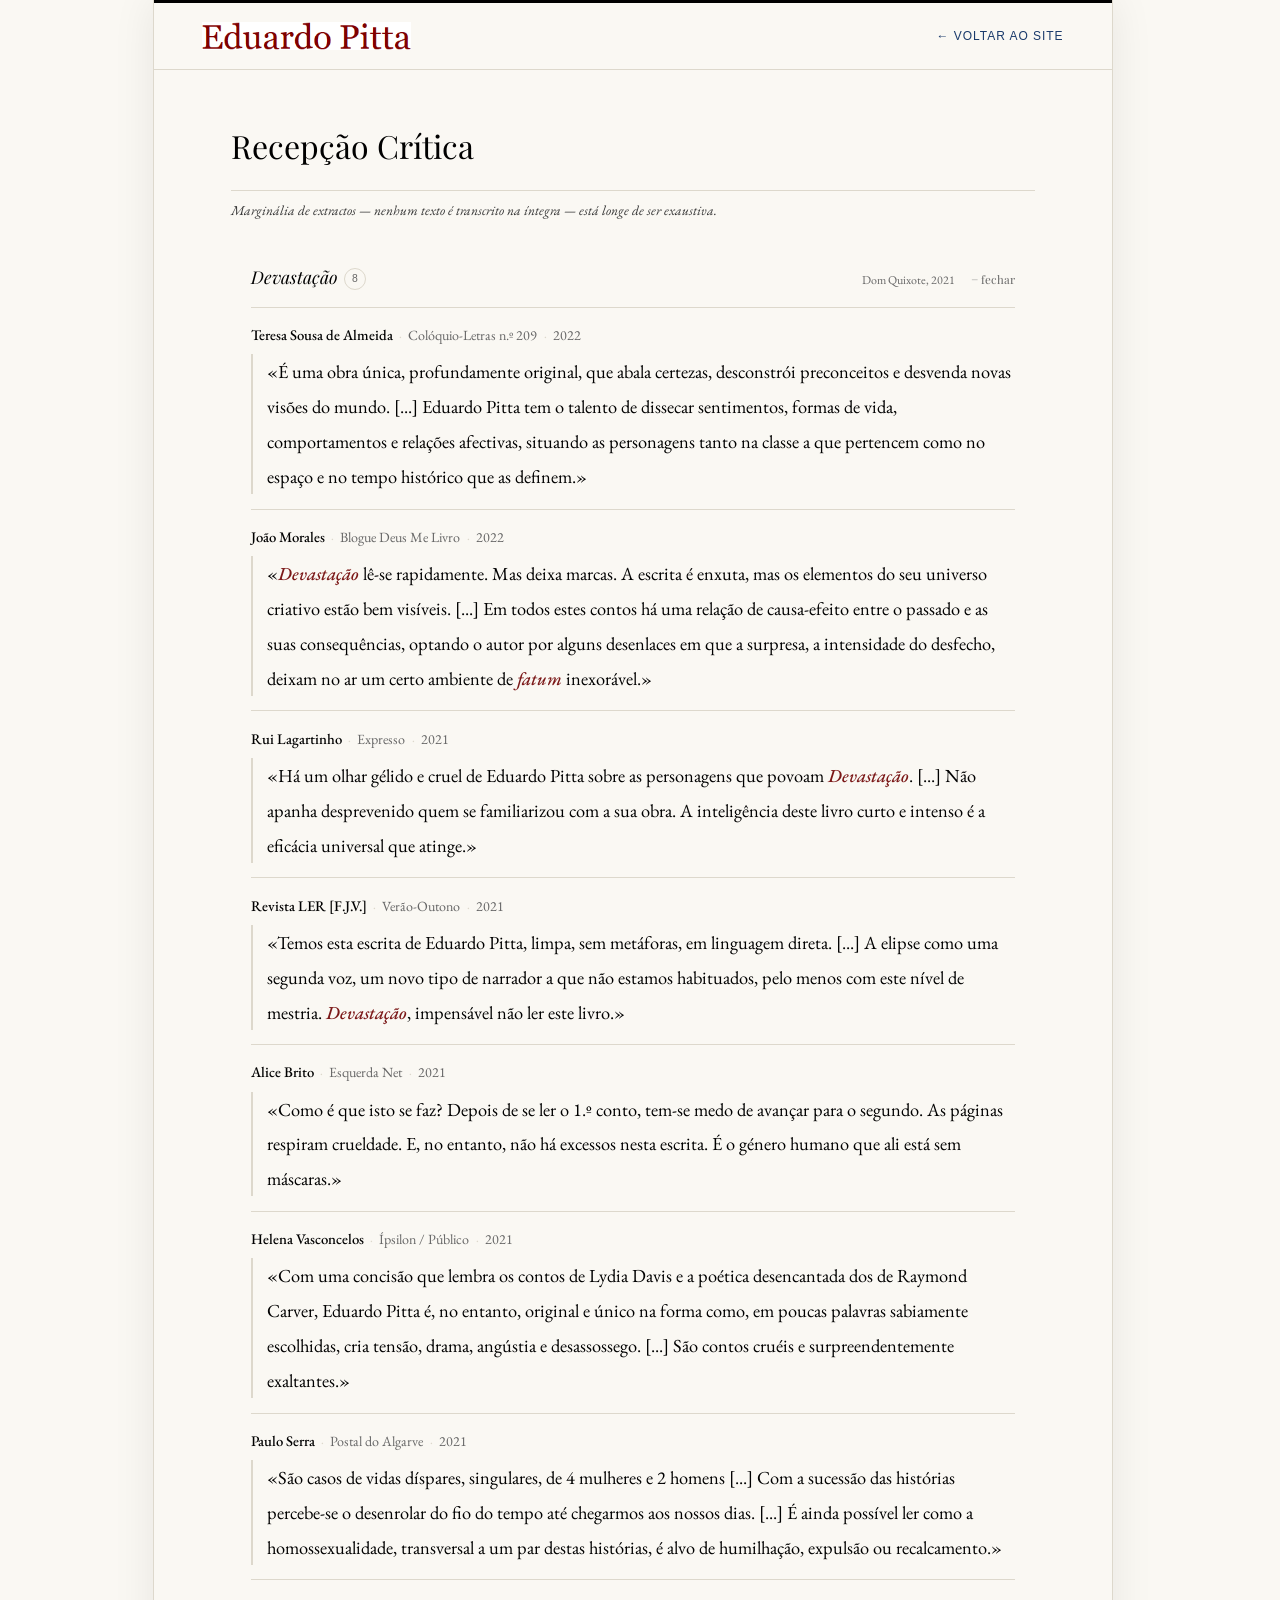
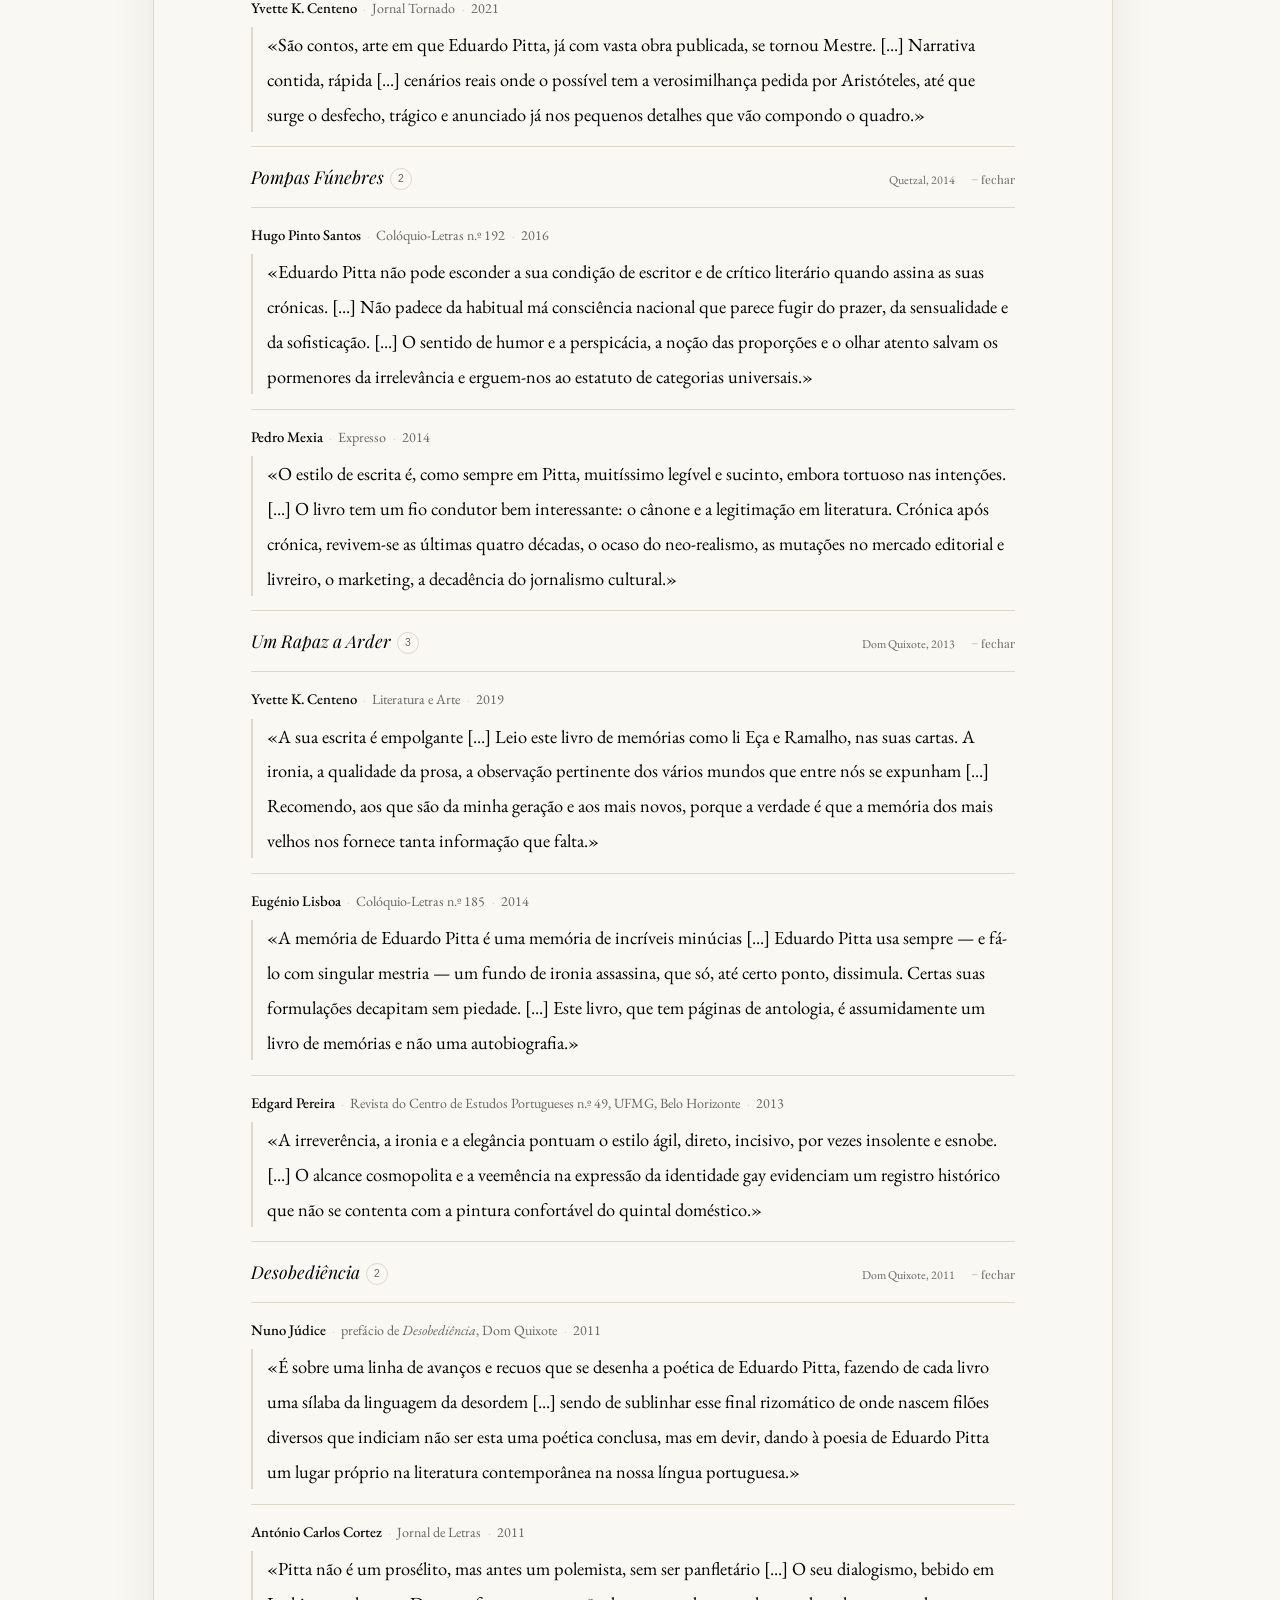
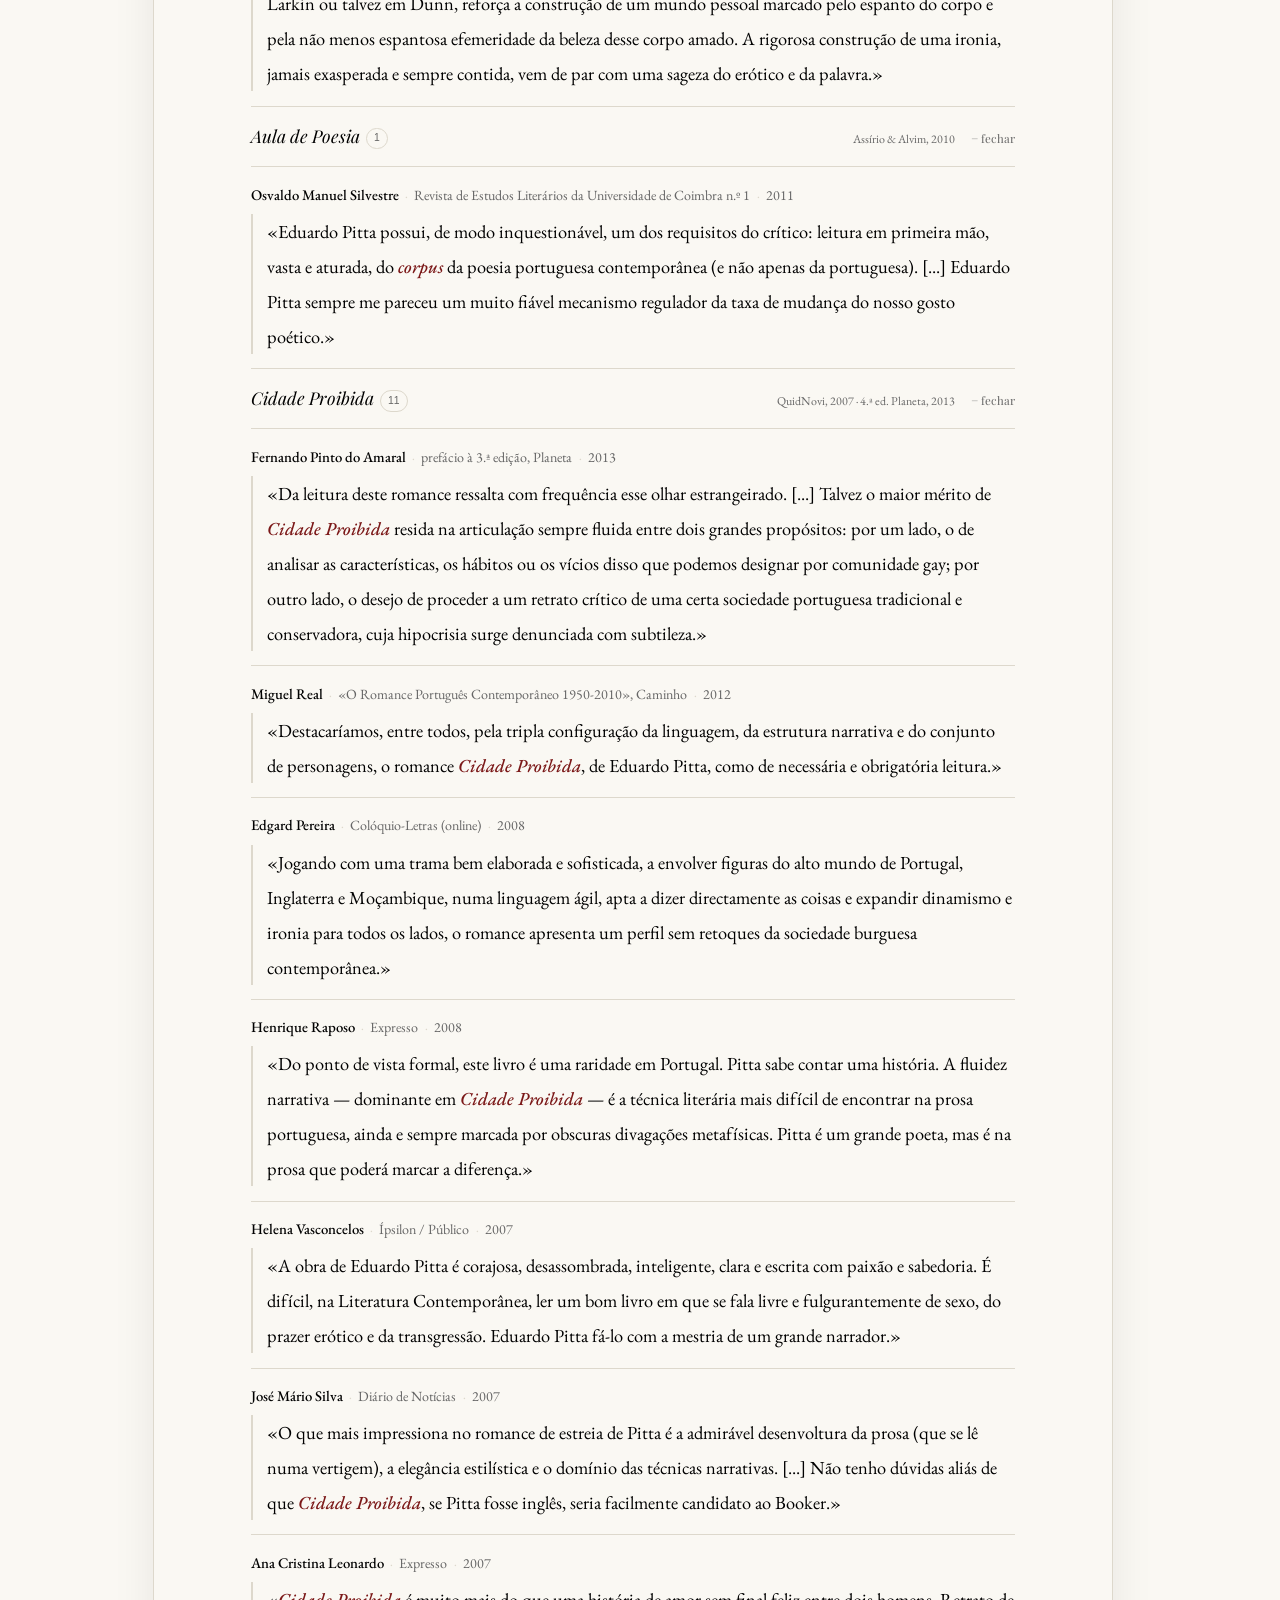
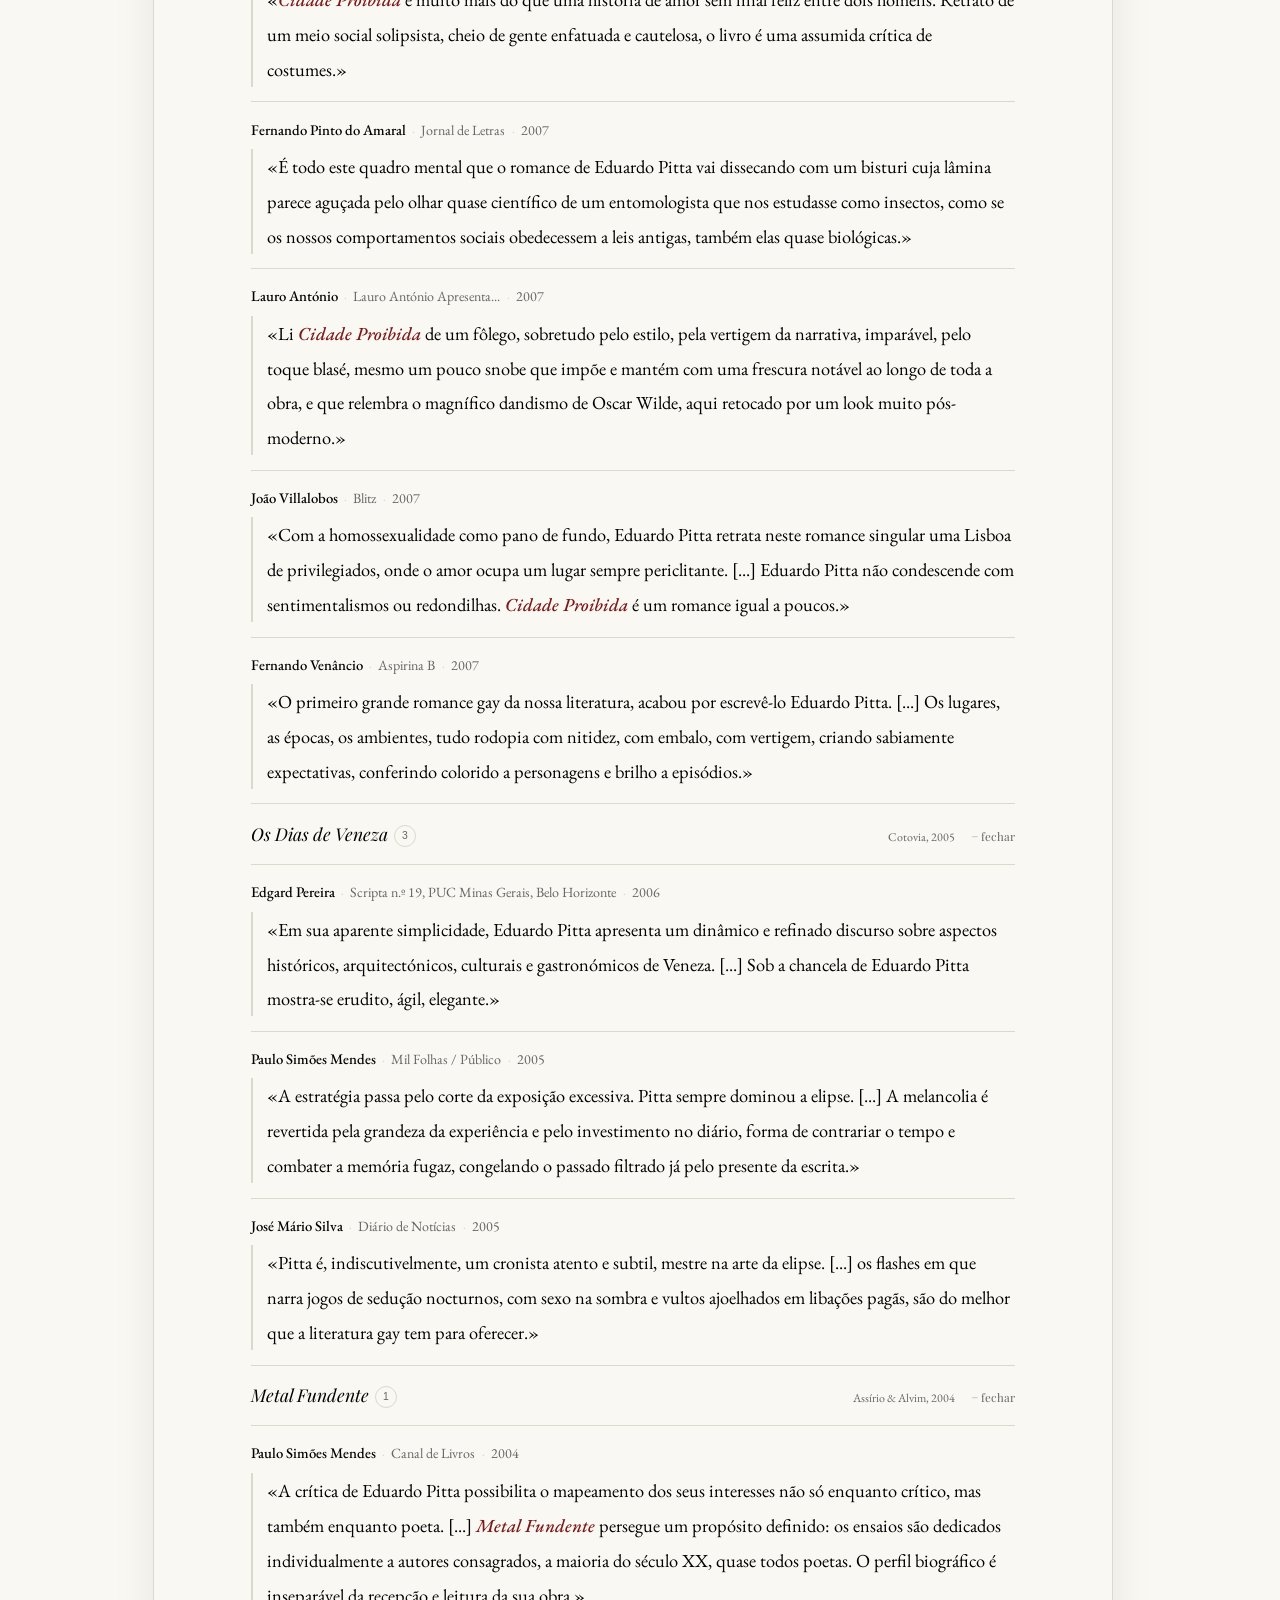
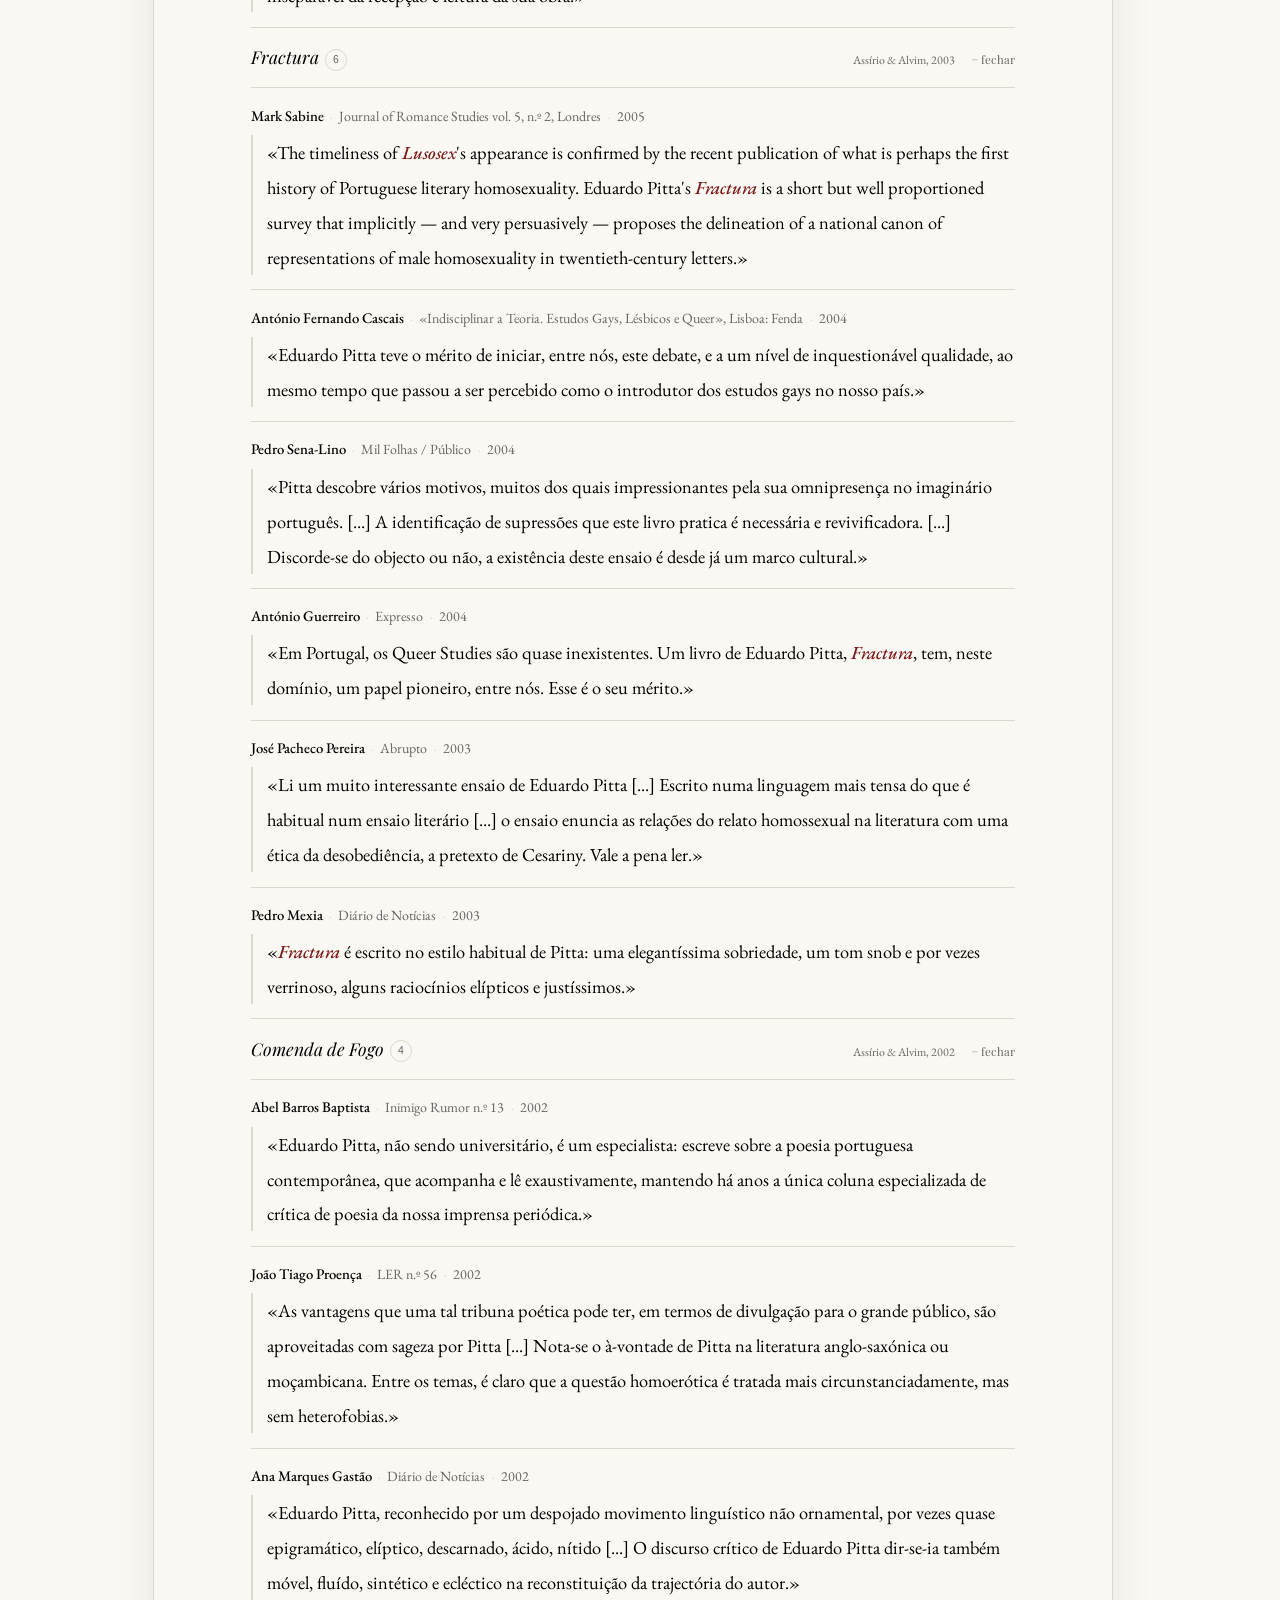
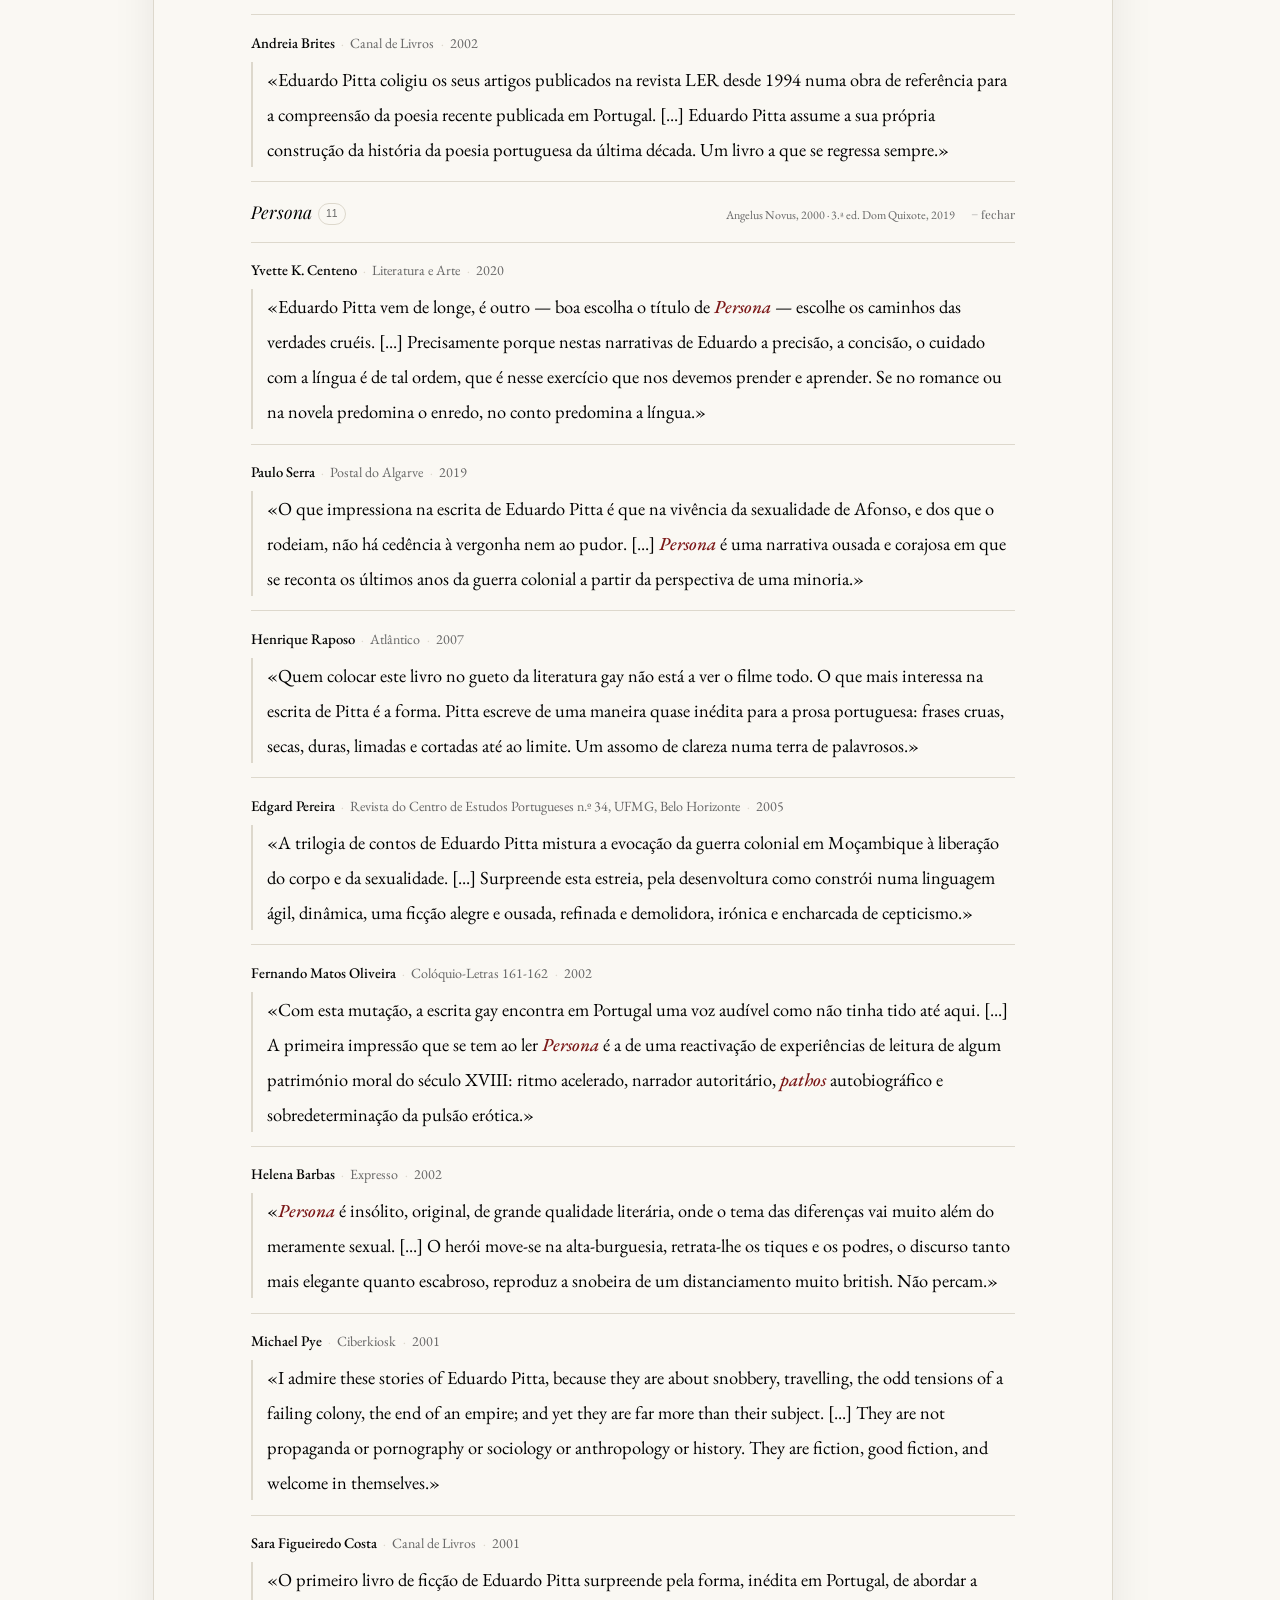
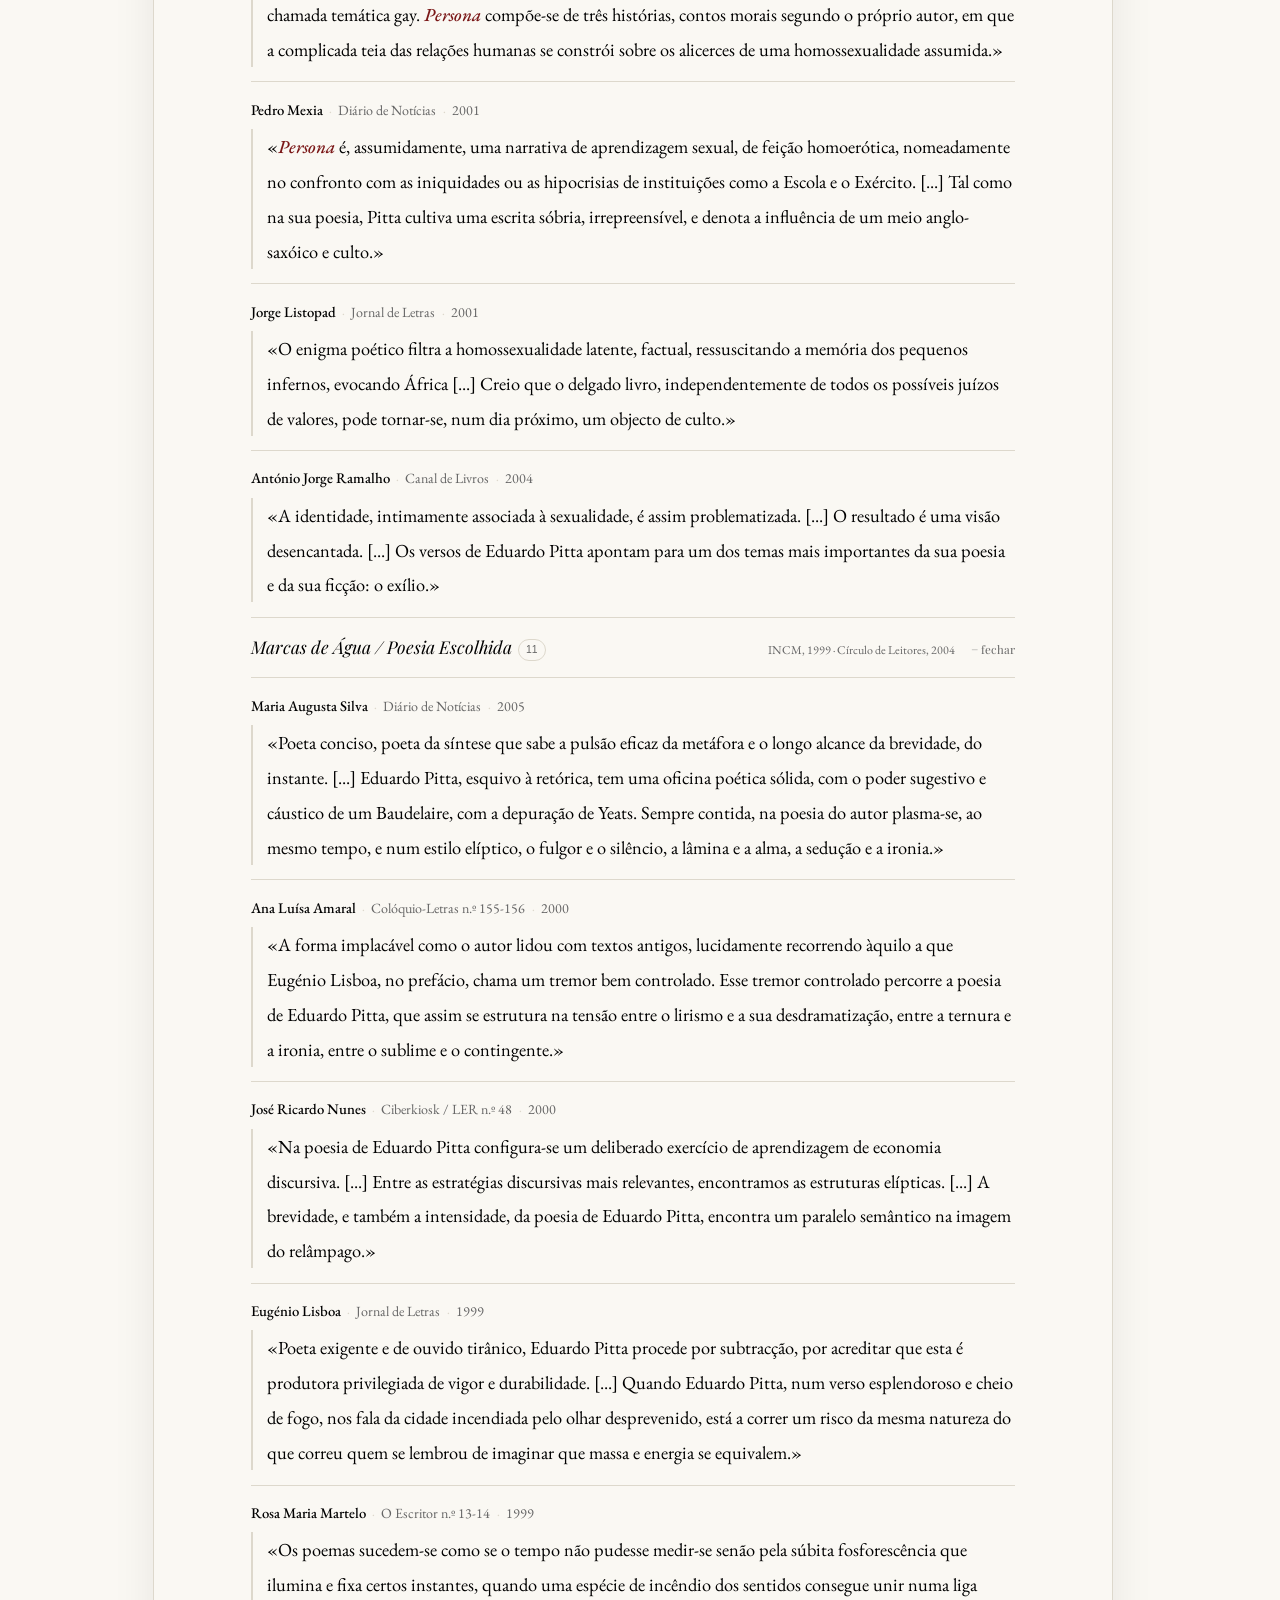
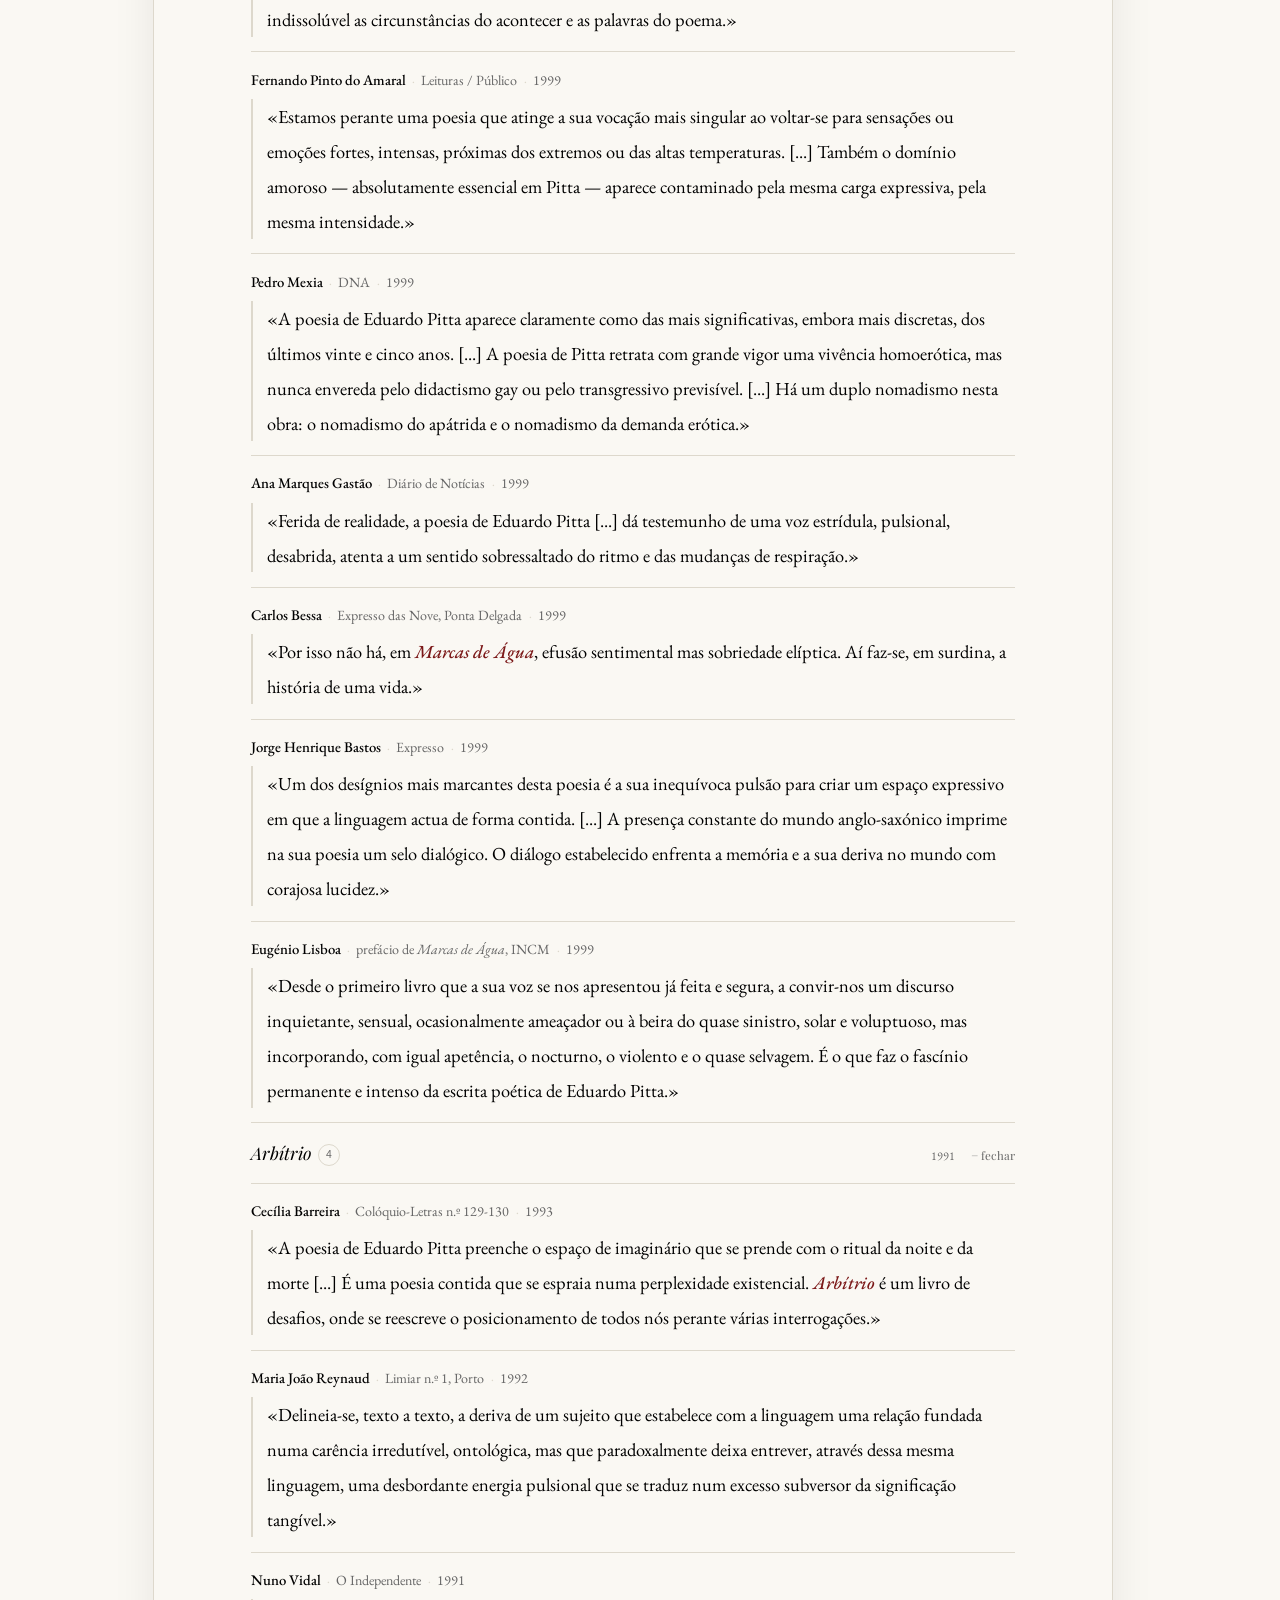
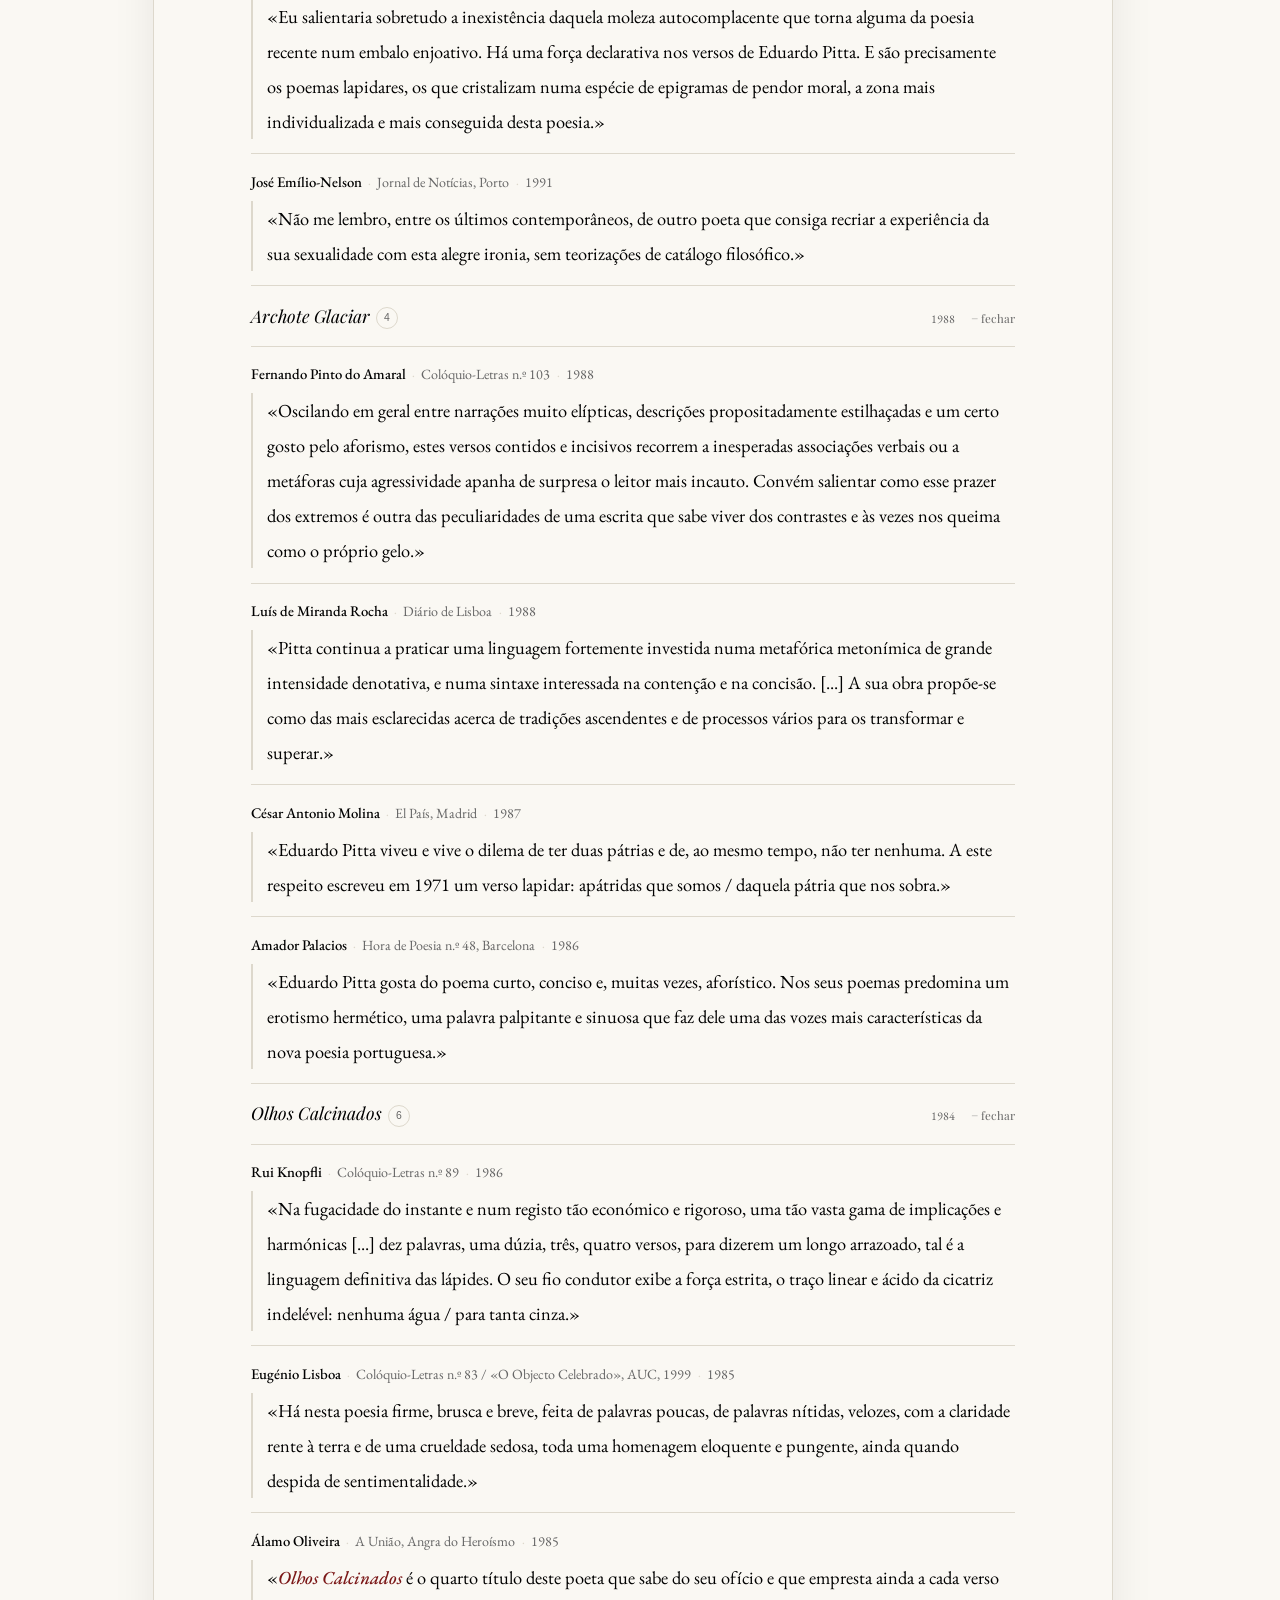
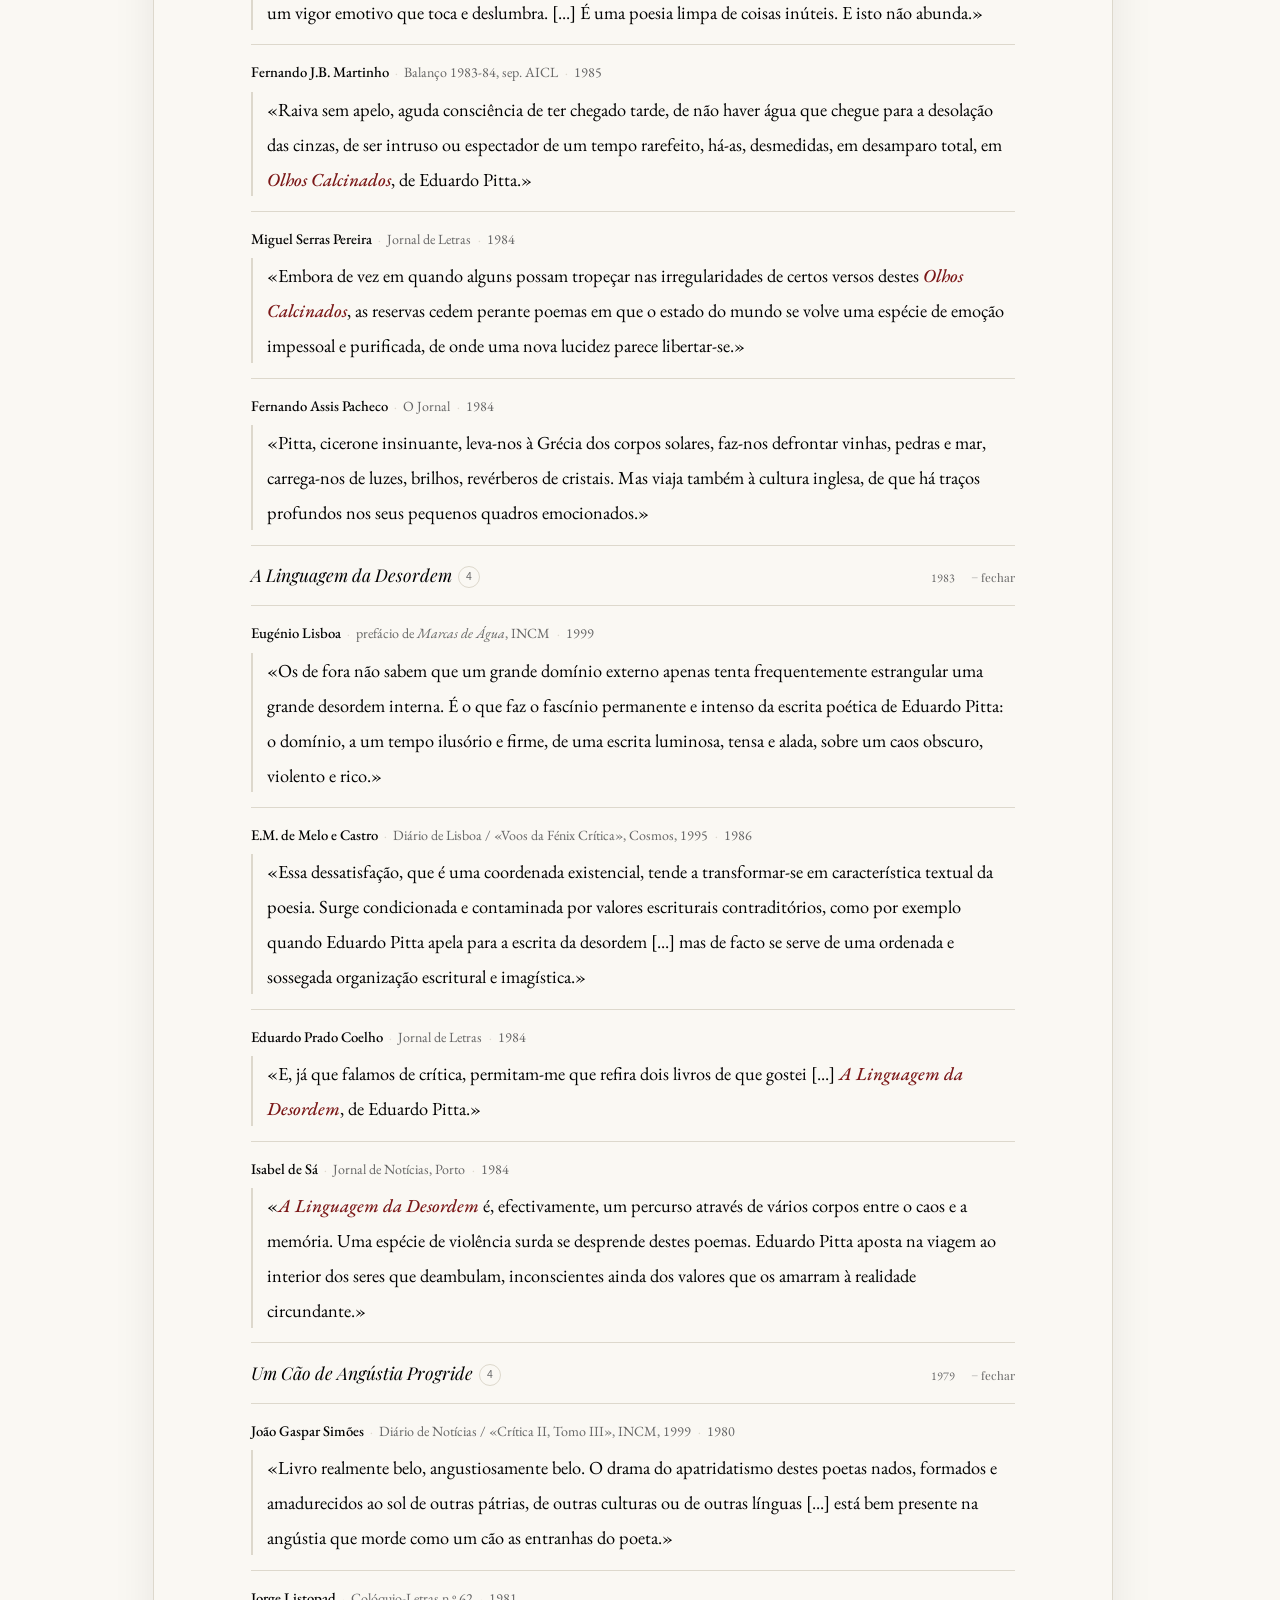
==== commit d78b49d2: "Add files via upload" ====
--- a/recepcao.html
+++ b/recepcao.html
@@ -33,48 +33,48 @@
   <div class="rc-obra">
     <div class="rc-obra-title" onclick="tog(this)">
       <span><em>Devastação</em><span class="rc-count">8</span></span>
-      <span style="display:flex;gap:1rem;align-items:baseline"><span class="year">Dom Quixote, 2021</span><span class="toggle">+ ver</span></span>
-    </div>
-    <div class="rc-entries">
+      <span style="display:flex;gap:1rem;align-items:baseline"><span class="year">Dom Quixote, 2021</span><span class="toggle">− fechar</span></span>
+    </div>
+    <div class="rc-entries open">
 
       <div class="rc-entry">
         <div class="rc-entry-meta"><span class="critic">Teresa Sousa de Almeida</span><span class="sep">·</span><span>Colóquio-Letras n.º 209</span><span class="sep">·</span><span>2022</span></div>
-        <div class="rc-entry-text">«É uma obra única, profundamente original, que abala certezas, desconstrói preconceitos e desvenda novas visões do mundo. [...] Eduardo Pitta tem o talento de dissecar sentimentos, formas de vida, comportamentos e relações afectivas, situando as personagens tanto na classe a que pertencem como no espaço e no tempo histórico que as definem.»</div>
+        <div class="rc-entry-text" style="overflow:visible;height:auto;max-height:none;font-style:normal;font-size:1.15rem;line-height:1.9;white-space:normal;">«É uma obra única, profundamente original, que abala certezas, desconstrói preconceitos e desvenda novas visões do mundo. [...] Eduardo Pitta tem o talento de dissecar sentimentos, formas de vida, comportamentos e relações afectivas, situando as personagens tanto na classe a que pertencem como no espaço e no tempo histórico que as definem.»</div>
       </div>
 
       <div class="rc-entry">
         <div class="rc-entry-meta"><span class="critic">João Morales</span><span class="sep">·</span><span>Blogue Deus Me Livro</span><span class="sep">·</span><span>2022</span></div>
-        <div class="rc-entry-text">«<em>Devastação</em> lê-se rapidamente. Mas deixa marcas. A escrita é enxuta, mas os elementos do seu universo criativo estão bem visíveis. [...] Em todos estes contos há uma relação de causa-efeito entre o passado e as suas consequências, optando o autor por alguns desenlaces em que a surpresa, a intensidade do desfecho, deixam no ar um certo ambiente de <em>fatum</em> inexorável.»</div>
+        <div class="rc-entry-text" style="overflow:visible;height:auto;max-height:none;font-style:normal;font-size:1.15rem;line-height:1.9;white-space:normal;">«<em>Devastação</em> lê-se rapidamente. Mas deixa marcas. A escrita é enxuta, mas os elementos do seu universo criativo estão bem visíveis. [...] Em todos estes contos há uma relação de causa-efeito entre o passado e as suas consequências, optando o autor por alguns desenlaces em que a surpresa, a intensidade do desfecho, deixam no ar um certo ambiente de <em>fatum</em> inexorável.»</div>
       </div>
 
       <div class="rc-entry">
         <div class="rc-entry-meta"><span class="critic">Rui Lagartinho</span><span class="sep">·</span><span>Expresso</span><span class="sep">·</span><span>2021</span></div>
-        <div class="rc-entry-text">«Há um olhar gélido e cruel de Eduardo Pitta sobre as personagens que povoam <em>Devastação</em>. [...] Não apanha desprevenido quem se familiarizou com a sua obra. A inteligência deste livro curto e intenso é a eficácia universal que atinge.»</div>
+        <div class="rc-entry-text" style="overflow:visible;height:auto;max-height:none;font-style:normal;font-size:1.15rem;line-height:1.9;white-space:normal;">«Há um olhar gélido e cruel de Eduardo Pitta sobre as personagens que povoam <em>Devastação</em>. [...] Não apanha desprevenido quem se familiarizou com a sua obra. A inteligência deste livro curto e intenso é a eficácia universal que atinge.»</div>
       </div>
 
       <div class="rc-entry">
         <div class="rc-entry-meta"><span class="critic">Revista LER [F.J.V.]</span><span class="sep">·</span><span>Verão-Outono</span><span class="sep">·</span><span>2021</span></div>
-        <div class="rc-entry-text">«Temos esta escrita de Eduardo Pitta, limpa, sem metáforas, em linguagem direta. [...] A elipse como uma segunda voz, um novo tipo de narrador a que não estamos habituados, pelo menos com este nível de mestria. <em>Devastação</em>, impensável não ler este livro.»</div>
+        <div class="rc-entry-text" style="overflow:visible;height:auto;max-height:none;font-style:normal;font-size:1.15rem;line-height:1.9;white-space:normal;">«Temos esta escrita de Eduardo Pitta, limpa, sem metáforas, em linguagem direta. [...] A elipse como uma segunda voz, um novo tipo de narrador a que não estamos habituados, pelo menos com este nível de mestria. <em>Devastação</em>, impensável não ler este livro.»</div>
       </div>
 
       <div class="rc-entry">
         <div class="rc-entry-meta"><span class="critic">Alice Brito</span><span class="sep">·</span><span>Esquerda Net</span><span class="sep">·</span><span>2021</span></div>
-        <div class="rc-entry-text">«Como é que isto se faz? Depois de se ler o 1.º conto, tem-se medo de avançar para o segundo. As páginas respiram crueldade. E, no entanto, não há excessos nesta escrita. É o género humano que ali está sem máscaras.»</div>
+        <div class="rc-entry-text" style="overflow:visible;height:auto;max-height:none;font-style:normal;font-size:1.15rem;line-height:1.9;white-space:normal;">«Como é que isto se faz? Depois de se ler o 1.º conto, tem-se medo de avançar para o segundo. As páginas respiram crueldade. E, no entanto, não há excessos nesta escrita. É o género humano que ali está sem máscaras.»</div>
       </div>
 
       <div class="rc-entry">
         <div class="rc-entry-meta"><span class="critic">Helena Vasconcelos</span><span class="sep">·</span><span>Ípsilon / Público</span><span class="sep">·</span><span>2021</span></div>
-        <div class="rc-entry-text">«Com uma concisão que lembra os contos de Lydia Davis e a poética desencantada dos de Raymond Carver, Eduardo Pitta é, no entanto, original e único na forma como, em poucas palavras sabiamente escolhidas, cria tensão, drama, angústia e desassossego. [...] São contos cruéis e surpreendentemente exaltantes.»</div>
+        <div class="rc-entry-text" style="overflow:visible;height:auto;max-height:none;font-style:normal;font-size:1.15rem;line-height:1.9;white-space:normal;">«Com uma concisão que lembra os contos de Lydia Davis e a poética desencantada dos de Raymond Carver, Eduardo Pitta é, no entanto, original e único na forma como, em poucas palavras sabiamente escolhidas, cria tensão, drama, angústia e desassossego. [...] São contos cruéis e surpreendentemente exaltantes.»</div>
       </div>
 
       <div class="rc-entry">
         <div class="rc-entry-meta"><span class="critic">Paulo Serra</span><span class="sep">·</span><span>Postal do Algarve</span><span class="sep">·</span><span>2021</span></div>
-        <div class="rc-entry-text">«São casos de vidas díspares, singulares, de 4 mulheres e 2 homens [...] Com a sucessão das histórias percebe-se o desenrolar do fio do tempo até chegarmos aos nossos dias. [...] É ainda possível ler como a homossexualidade, transversal a um par destas histórias, é alvo de humilhação, expulsão ou recalcamento.»</div>
+        <div class="rc-entry-text" style="overflow:visible;height:auto;max-height:none;font-style:normal;font-size:1.15rem;line-height:1.9;white-space:normal;">«São casos de vidas díspares, singulares, de 4 mulheres e 2 homens [...] Com a sucessão das histórias percebe-se o desenrolar do fio do tempo até chegarmos aos nossos dias. [...] É ainda possível ler como a homossexualidade, transversal a um par destas histórias, é alvo de humilhação, expulsão ou recalcamento.»</div>
       </div>
 
       <div class="rc-entry">
         <div class="rc-entry-meta"><span class="critic">Yvette K. Centeno</span><span class="sep">·</span><span>Jornal Tornado</span><span class="sep">·</span><span>2021</span></div>
-        <div class="rc-entry-text">«São contos, arte em que Eduardo Pitta, já com vasta obra publicada, se tornou Mestre. [...] Narrativa contida, rápida [...] cenários reais onde o possível tem a verosimilhança pedida por Aristóteles, até que surge o desfecho, trágico e anunciado já nos pequenos detalhes que vão compondo o quadro.»</div>
+        <div class="rc-entry-text" style="overflow:visible;height:auto;max-height:none;font-style:normal;font-size:1.15rem;line-height:1.9;white-space:normal;">«São contos, arte em que Eduardo Pitta, já com vasta obra publicada, se tornou Mestre. [...] Narrativa contida, rápida [...] cenários reais onde o possível tem a verosimilhança pedida por Aristóteles, até que surge o desfecho, trágico e anunciado já nos pequenos detalhes que vão compondo o quadro.»</div>
       </div>
 
     </div>
@@ -83,18 +83,18 @@
   <div class="rc-obra">
     <div class="rc-obra-title" onclick="tog(this)">
       <span><em>Pompas Fúnebres</em><span class="rc-count">2</span></span>
-      <span style="display:flex;gap:1rem;align-items:baseline"><span class="year">Quetzal, 2014</span><span class="toggle">+ ver</span></span>
-    </div>
-    <div class="rc-entries">
+      <span style="display:flex;gap:1rem;align-items:baseline"><span class="year">Quetzal, 2014</span><span class="toggle">− fechar</span></span>
+    </div>
+    <div class="rc-entries open">
 
       <div class="rc-entry">
         <div class="rc-entry-meta"><span class="critic">Hugo Pinto Santos</span><span class="sep">·</span><span>Colóquio-Letras n.º 192</span><span class="sep">·</span><span>2016</span></div>
-        <div class="rc-entry-text">«Eduardo Pitta não pode esconder a sua condição de escritor e de crítico literário quando assina as suas crónicas. [...] Não padece da habitual má consciência nacional que parece fugir do prazer, da sensualidade e da sofisticação. [...] O sentido de humor e a perspicácia, a noção das proporções e o olhar atento salvam os pormenores da irrelevância e erguem-nos ao estatuto de categorias universais.»</div>
+        <div class="rc-entry-text" style="overflow:visible;height:auto;max-height:none;font-style:normal;font-size:1.15rem;line-height:1.9;white-space:normal;">«Eduardo Pitta não pode esconder a sua condição de escritor e de crítico literário quando assina as suas crónicas. [...] Não padece da habitual má consciência nacional que parece fugir do prazer, da sensualidade e da sofisticação. [...] O sentido de humor e a perspicácia, a noção das proporções e o olhar atento salvam os pormenores da irrelevância e erguem-nos ao estatuto de categorias universais.»</div>
       </div>
 
       <div class="rc-entry">
         <div class="rc-entry-meta"><span class="critic">Pedro Mexia</span><span class="sep">·</span><span>Expresso</span><span class="sep">·</span><span>2014</span></div>
-        <div class="rc-entry-text">«O estilo de escrita é, como sempre em Pitta, muitíssimo legível e sucinto, embora tortuoso nas intenções. [...] O livro tem um fio condutor bem interessante: o cânone e a legitimação em literatura. Crónica após crónica, revivem-se as últimas quatro décadas, o ocaso do neo-realismo, as mutações no mercado editorial e livreiro, o marketing, a decadência do jornalismo cultural.»</div>
+        <div class="rc-entry-text" style="overflow:visible;height:auto;max-height:none;font-style:normal;font-size:1.15rem;line-height:1.9;white-space:normal;">«O estilo de escrita é, como sempre em Pitta, muitíssimo legível e sucinto, embora tortuoso nas intenções. [...] O livro tem um fio condutor bem interessante: o cânone e a legitimação em literatura. Crónica após crónica, revivem-se as últimas quatro décadas, o ocaso do neo-realismo, as mutações no mercado editorial e livreiro, o marketing, a decadência do jornalismo cultural.»</div>
       </div>
 
     </div>
@@ -103,23 +103,23 @@
   <div class="rc-obra">
     <div class="rc-obra-title" onclick="tog(this)">
       <span><em>Um Rapaz a Arder</em><span class="rc-count">3</span></span>
-      <span style="display:flex;gap:1rem;align-items:baseline"><span class="year">Dom Quixote, 2013</span><span class="toggle">+ ver</span></span>
-    </div>
-    <div class="rc-entries">
+      <span style="display:flex;gap:1rem;align-items:baseline"><span class="year">Dom Quixote, 2013</span><span class="toggle">− fechar</span></span>
+    </div>
+    <div class="rc-entries open">
 
       <div class="rc-entry">
         <div class="rc-entry-meta"><span class="critic">Yvette K. Centeno</span><span class="sep">·</span><span>Literatura e Arte</span><span class="sep">·</span><span>2019</span></div>
-        <div class="rc-entry-text">«A sua escrita é empolgante [...] Leio este livro de memórias como li Eça e Ramalho, nas suas cartas. A ironia, a qualidade da prosa, a observação pertinente dos vários mundos que entre nós se expunham [...] Recomendo, aos que são da minha geração e aos mais novos, porque a verdade é que a memória dos mais velhos nos fornece tanta informação que falta.»</div>
+        <div class="rc-entry-text" style="overflow:visible;height:auto;max-height:none;font-style:normal;font-size:1.15rem;line-height:1.9;white-space:normal;">«A sua escrita é empolgante [...] Leio este livro de memórias como li Eça e Ramalho, nas suas cartas. A ironia, a qualidade da prosa, a observação pertinente dos vários mundos que entre nós se expunham [...] Recomendo, aos que são da minha geração e aos mais novos, porque a verdade é que a memória dos mais velhos nos fornece tanta informação que falta.»</div>
       </div>
 
       <div class="rc-entry">
         <div class="rc-entry-meta"><span class="critic">Eugénio Lisboa</span><span class="sep">·</span><span>Colóquio-Letras n.º 185</span><span class="sep">·</span><span>2014</span></div>
-        <div class="rc-entry-text">«A memória de Eduardo Pitta é uma memória de incríveis minúcias [...] Eduardo Pitta usa sempre — e fá-lo com singular mestria — um fundo de ironia assassina, que só, até certo ponto, dissimula. Certas suas formulações decapitam sem piedade. [...] Este livro, que tem páginas de antologia, é assumidamente um livro de memórias e não uma autobiografia.»</div>
+        <div class="rc-entry-text" style="overflow:visible;height:auto;max-height:none;font-style:normal;font-size:1.15rem;line-height:1.9;white-space:normal;">«A memória de Eduardo Pitta é uma memória de incríveis minúcias [...] Eduardo Pitta usa sempre — e fá-lo com singular mestria — um fundo de ironia assassina, que só, até certo ponto, dissimula. Certas suas formulações decapitam sem piedade. [...] Este livro, que tem páginas de antologia, é assumidamente um livro de memórias e não uma autobiografia.»</div>
       </div>
 
       <div class="rc-entry">
         <div class="rc-entry-meta"><span class="critic">Edgard Pereira</span><span class="sep">·</span><span>Revista do Centro de Estudos Portugueses n.º 49, UFMG, Belo Horizonte</span><span class="sep">·</span><span>2013</span></div>
-        <div class="rc-entry-text">«A irreverência, a ironia e a elegância pontuam o estilo ágil, direto, incisivo, por vezes insolente e esnobe. [...] O alcance cosmopolita e a veemência na expressão da identidade gay evidenciam um registro histórico que não se contenta com a pintura confortável do quintal doméstico.»</div>
+        <div class="rc-entry-text" style="overflow:visible;height:auto;max-height:none;font-style:normal;font-size:1.15rem;line-height:1.9;white-space:normal;">«A irreverência, a ironia e a elegância pontuam o estilo ágil, direto, incisivo, por vezes insolente e esnobe. [...] O alcance cosmopolita e a veemência na expressão da identidade gay evidenciam um registro histórico que não se contenta com a pintura confortável do quintal doméstico.»</div>
       </div>
 
     </div>
@@ -128,18 +128,18 @@
   <div class="rc-obra">
     <div class="rc-obra-title" onclick="tog(this)">
       <span><em>Desobediência</em><span class="rc-count">2</span></span>
-      <span style="display:flex;gap:1rem;align-items:baseline"><span class="year">Dom Quixote, 2011</span><span class="toggle">+ ver</span></span>
-    </div>
-    <div class="rc-entries">
+      <span style="display:flex;gap:1rem;align-items:baseline"><span class="year">Dom Quixote, 2011</span><span class="toggle">− fechar</span></span>
+    </div>
+    <div class="rc-entries open">
 
       <div class="rc-entry">
         <div class="rc-entry-meta"><span class="critic">Nuno Júdice</span><span class="sep">·</span><span>prefácio de <em>Desobediência</em>, Dom Quixote</span><span class="sep">·</span><span>2011</span></div>
-        <div class="rc-entry-text">«É sobre uma linha de avanços e recuos que se desenha a poética de Eduardo Pitta, fazendo de cada livro uma sílaba da linguagem da desordem [...] sendo de sublinhar esse final rizomático de onde nascem filões diversos que indiciam não ser esta uma poética conclusa, mas em devir, dando à poesia de Eduardo Pitta um lugar próprio na literatura contemporânea na nossa língua portuguesa.»</div>
+        <div class="rc-entry-text" style="overflow:visible;height:auto;max-height:none;font-style:normal;font-size:1.15rem;line-height:1.9;white-space:normal;">«É sobre uma linha de avanços e recuos que se desenha a poética de Eduardo Pitta, fazendo de cada livro uma sílaba da linguagem da desordem [...] sendo de sublinhar esse final rizomático de onde nascem filões diversos que indiciam não ser esta uma poética conclusa, mas em devir, dando à poesia de Eduardo Pitta um lugar próprio na literatura contemporânea na nossa língua portuguesa.»</div>
       </div>
 
       <div class="rc-entry">
         <div class="rc-entry-meta"><span class="critic">António Carlos Cortez</span><span class="sep">·</span><span>Jornal de Letras</span><span class="sep">·</span><span>2011</span></div>
-        <div class="rc-entry-text">«Pitta não é um prosélito, mas antes um polemista, sem ser panfletário [...] O seu dialogismo, bebido em Larkin ou talvez em Dunn, reforça a construção de um mundo pessoal marcado pelo espanto do corpo e pela não menos espantosa efemeridade da beleza desse corpo amado. A rigorosa construção de uma ironia, jamais exasperada e sempre contida, vem de par com uma sageza do erótico e da palavra.»</div>
+        <div class="rc-entry-text" style="overflow:visible;height:auto;max-height:none;font-style:normal;font-size:1.15rem;line-height:1.9;white-space:normal;">«Pitta não é um prosélito, mas antes um polemista, sem ser panfletário [...] O seu dialogismo, bebido em Larkin ou talvez em Dunn, reforça a construção de um mundo pessoal marcado pelo espanto do corpo e pela não menos espantosa efemeridade da beleza desse corpo amado. A rigorosa construção de uma ironia, jamais exasperada e sempre contida, vem de par com uma sageza do erótico e da palavra.»</div>
       </div>
 
     </div>
@@ -148,13 +148,13 @@
   <div class="rc-obra">
     <div class="rc-obra-title" onclick="tog(this)">
       <span><em>Aula de Poesia</em><span class="rc-count">1</span></span>
-      <span style="display:flex;gap:1rem;align-items:baseline"><span class="year">Assírio &amp; Alvim, 2010</span><span class="toggle">+ ver</span></span>
-    </div>
-    <div class="rc-entries">
+      <span style="display:flex;gap:1rem;align-items:baseline"><span class="year">Assírio &amp; Alvim, 2010</span><span class="toggle">− fechar</span></span>
+    </div>
+    <div class="rc-entries open">
 
       <div class="rc-entry">
         <div class="rc-entry-meta"><span class="critic">Osvaldo Manuel Silvestre</span><span class="sep">·</span><span>Revista de Estudos Literários da Universidade de Coimbra n.º 1</span><span class="sep">·</span><span>2011</span></div>
-        <div class="rc-entry-text">«Eduardo Pitta possui, de modo inquestionável, um dos requisitos do crítico: leitura em primeira mão, vasta e aturada, do <em>corpus</em> da poesia portuguesa contemporânea (e não apenas da portuguesa). [...] Eduardo Pitta sempre me pareceu um muito fiável mecanismo regulador da taxa de mudança do nosso gosto poético.»</div>
+        <div class="rc-entry-text" style="overflow:visible;height:auto;max-height:none;font-style:normal;font-size:1.15rem;line-height:1.9;white-space:normal;">«Eduardo Pitta possui, de modo inquestionável, um dos requisitos do crítico: leitura em primeira mão, vasta e aturada, do <em>corpus</em> da poesia portuguesa contemporânea (e não apenas da portuguesa). [...] Eduardo Pitta sempre me pareceu um muito fiável mecanismo regulador da taxa de mudança do nosso gosto poético.»</div>
       </div>
 
     </div>
@@ -163,63 +163,63 @@
   <div class="rc-obra">
     <div class="rc-obra-title" onclick="tog(this)">
       <span><em>Cidade Proibida</em><span class="rc-count">11</span></span>
-      <span style="display:flex;gap:1rem;align-items:baseline"><span class="year">QuidNovi, 2007 · 4.ª ed. Planeta, 2013</span><span class="toggle">+ ver</span></span>
-    </div>
-    <div class="rc-entries">
+      <span style="display:flex;gap:1rem;align-items:baseline"><span class="year">QuidNovi, 2007 · 4.ª ed. Planeta, 2013</span><span class="toggle">− fechar</span></span>
+    </div>
+    <div class="rc-entries open">
 
       <div class="rc-entry">
         <div class="rc-entry-meta"><span class="critic">Fernando Pinto do Amaral</span><span class="sep">·</span><span>prefácio à 3.ª edição, Planeta</span><span class="sep">·</span><span>2013</span></div>
-        <div class="rc-entry-text">«Da leitura deste romance ressalta com frequência esse olhar estrangeirado. [...] Talvez o maior mérito de <em>Cidade Proibida</em> resida na articulação sempre fluida entre dois grandes propósitos: por um lado, o de analisar as características, os hábitos ou os vícios disso que podemos designar por comunidade gay; por outro lado, o desejo de proceder a um retrato crítico de uma certa sociedade portuguesa tradicional e conservadora, cuja hipocrisia surge denunciada com subtileza.»</div>
+        <div class="rc-entry-text" style="overflow:visible;height:auto;max-height:none;font-style:normal;font-size:1.15rem;line-height:1.9;white-space:normal;">«Da leitura deste romance ressalta com frequência esse olhar estrangeirado. [...] Talvez o maior mérito de <em>Cidade Proibida</em> resida na articulação sempre fluida entre dois grandes propósitos: por um lado, o de analisar as características, os hábitos ou os vícios disso que podemos designar por comunidade gay; por outro lado, o desejo de proceder a um retrato crítico de uma certa sociedade portuguesa tradicional e conservadora, cuja hipocrisia surge denunciada com subtileza.»</div>
       </div>
 
       <div class="rc-entry">
         <div class="rc-entry-meta"><span class="critic">Miguel Real</span><span class="sep">·</span><span>«O Romance Português Contemporâneo 1950-2010», Caminho</span><span class="sep">·</span><span>2012</span></div>
-        <div class="rc-entry-text">«Destacaríamos, entre todos, pela tripla configuração da linguagem, da estrutura narrativa e do conjunto de personagens, o romance <em>Cidade Proibida</em>, de Eduardo Pitta, como de necessária e obrigatória leitura.»</div>
+        <div class="rc-entry-text" style="overflow:visible;height:auto;max-height:none;font-style:normal;font-size:1.15rem;line-height:1.9;white-space:normal;">«Destacaríamos, entre todos, pela tripla configuração da linguagem, da estrutura narrativa e do conjunto de personagens, o romance <em>Cidade Proibida</em>, de Eduardo Pitta, como de necessária e obrigatória leitura.»</div>
       </div>
 
       <div class="rc-entry">
         <div class="rc-entry-meta"><span class="critic">Edgard Pereira</span><span class="sep">·</span><span>Colóquio-Letras (online)</span><span class="sep">·</span><span>2008</span></div>
-        <div class="rc-entry-text">«Jogando com uma trama bem elaborada e sofisticada, a envolver figuras do alto mundo de Portugal, Inglaterra e Moçambique, numa linguagem ágil, apta a dizer directamente as coisas e expandir dinamismo e ironia para todos os lados, o romance apresenta um perfil sem retoques da sociedade burguesa contemporânea.»</div>
+        <div class="rc-entry-text" style="overflow:visible;height:auto;max-height:none;font-style:normal;font-size:1.15rem;line-height:1.9;white-space:normal;">«Jogando com uma trama bem elaborada e sofisticada, a envolver figuras do alto mundo de Portugal, Inglaterra e Moçambique, numa linguagem ágil, apta a dizer directamente as coisas e expandir dinamismo e ironia para todos os lados, o romance apresenta um perfil sem retoques da sociedade burguesa contemporânea.»</div>
       </div>
 
       <div class="rc-entry">
         <div class="rc-entry-meta"><span class="critic">Henrique Raposo</span><span class="sep">·</span><span>Expresso</span><span class="sep">·</span><span>2008</span></div>
-        <div class="rc-entry-text">«Do ponto de vista formal, este livro é uma raridade em Portugal. Pitta sabe contar uma história. A fluidez narrativa — dominante em <em>Cidade Proibida</em> — é a técnica literária mais difícil de encontrar na prosa portuguesa, ainda e sempre marcada por obscuras divagações metafísicas. Pitta é um grande poeta, mas é na prosa que poderá marcar a diferença.»</div>
+        <div class="rc-entry-text" style="overflow:visible;height:auto;max-height:none;font-style:normal;font-size:1.15rem;line-height:1.9;white-space:normal;">«Do ponto de vista formal, este livro é uma raridade em Portugal. Pitta sabe contar uma história. A fluidez narrativa — dominante em <em>Cidade Proibida</em> — é a técnica literária mais difícil de encontrar na prosa portuguesa, ainda e sempre marcada por obscuras divagações metafísicas. Pitta é um grande poeta, mas é na prosa que poderá marcar a diferença.»</div>
       </div>
 
       <div class="rc-entry">
         <div class="rc-entry-meta"><span class="critic">Helena Vasconcelos</span><span class="sep">·</span><span>Ípsilon / Público</span><span class="sep">·</span><span>2007</span></div>
-        <div class="rc-entry-text">«A obra de Eduardo Pitta é corajosa, desassombrada, inteligente, clara e escrita com paixão e sabedoria. É difícil, na Literatura Contemporânea, ler um bom livro em que se fala livre e fulgurantemente de sexo, do prazer erótico e da transgressão. Eduardo Pitta fá-lo com a mestria de um grande narrador.»</div>
+        <div class="rc-entry-text" style="overflow:visible;height:auto;max-height:none;font-style:normal;font-size:1.15rem;line-height:1.9;white-space:normal;">«A obra de Eduardo Pitta é corajosa, desassombrada, inteligente, clara e escrita com paixão e sabedoria. É difícil, na Literatura Contemporânea, ler um bom livro em que se fala livre e fulgurantemente de sexo, do prazer erótico e da transgressão. Eduardo Pitta fá-lo com a mestria de um grande narrador.»</div>
       </div>
 
       <div class="rc-entry">
         <div class="rc-entry-meta"><span class="critic">José Mário Silva</span><span class="sep">·</span><span>Diário de Notícias</span><span class="sep">·</span><span>2007</span></div>
-        <div class="rc-entry-text">«O que mais impressiona no romance de estreia de Pitta é a admirável desenvoltura da prosa (que se lê numa vertigem), a elegância estilística e o domínio das técnicas narrativas. [...] Não tenho dúvidas aliás de que <em>Cidade Proibida</em>, se Pitta fosse inglês, seria facilmente candidato ao Booker.»</div>
+        <div class="rc-entry-text" style="overflow:visible;height:auto;max-height:none;font-style:normal;font-size:1.15rem;line-height:1.9;white-space:normal;">«O que mais impressiona no romance de estreia de Pitta é a admirável desenvoltura da prosa (que se lê numa vertigem), a elegância estilística e o domínio das técnicas narrativas. [...] Não tenho dúvidas aliás de que <em>Cidade Proibida</em>, se Pitta fosse inglês, seria facilmente candidato ao Booker.»</div>
       </div>
 
       <div class="rc-entry">
         <div class="rc-entry-meta"><span class="critic">Ana Cristina Leonardo</span><span class="sep">·</span><span>Expresso</span><span class="sep">·</span><span>2007</span></div>
-        <div class="rc-entry-text">«<em>Cidade Proibida</em> é muito mais do que uma história de amor sem final feliz entre dois homens. Retrato de um meio social solipsista, cheio de gente enfatuada e cautelosa, o livro é uma assumida crítica de costumes.»</div>
+        <div class="rc-entry-text" style="overflow:visible;height:auto;max-height:none;font-style:normal;font-size:1.15rem;line-height:1.9;white-space:normal;">«<em>Cidade Proibida</em> é muito mais do que uma história de amor sem final feliz entre dois homens. Retrato de um meio social solipsista, cheio de gente enfatuada e cautelosa, o livro é uma assumida crítica de costumes.»</div>
       </div>
 
       <div class="rc-entry">
         <div class="rc-entry-meta"><span class="critic">Fernando Pinto do Amaral</span><span class="sep">·</span><span>Jornal de Letras</span><span class="sep">·</span><span>2007</span></div>
-        <div class="rc-entry-text">«É todo este quadro mental que o romance de Eduardo Pitta vai dissecando com um bisturi cuja lâmina parece aguçada pelo olhar quase científico de um entomologista que nos estudasse como insectos, como se os nossos comportamentos sociais obedecessem a leis antigas, também elas quase biológicas.»</div>
+        <div class="rc-entry-text" style="overflow:visible;height:auto;max-height:none;font-style:normal;font-size:1.15rem;line-height:1.9;white-space:normal;">«É todo este quadro mental que o romance de Eduardo Pitta vai dissecando com um bisturi cuja lâmina parece aguçada pelo olhar quase científico de um entomologista que nos estudasse como insectos, como se os nossos comportamentos sociais obedecessem a leis antigas, também elas quase biológicas.»</div>
       </div>
 
       <div class="rc-entry">
         <div class="rc-entry-meta"><span class="critic">Lauro António</span><span class="sep">·</span><span>Lauro António Apresenta...</span><span class="sep">·</span><span>2007</span></div>
-        <div class="rc-entry-text">«Li <em>Cidade Proibida</em> de um fôlego, sobretudo pelo estilo, pela vertigem da narrativa, imparável, pelo toque blasé, mesmo um pouco snobe que impõe e mantém com uma frescura notável ao longo de toda a obra, e que relembra o magnífico dandismo de Oscar Wilde, aqui retocado por um look muito pós-moderno.»</div>
+        <div class="rc-entry-text" style="overflow:visible;height:auto;max-height:none;font-style:normal;font-size:1.15rem;line-height:1.9;white-space:normal;">«Li <em>Cidade Proibida</em> de um fôlego, sobretudo pelo estilo, pela vertigem da narrativa, imparável, pelo toque blasé, mesmo um pouco snobe que impõe e mantém com uma frescura notável ao longo de toda a obra, e que relembra o magnífico dandismo de Oscar Wilde, aqui retocado por um look muito pós-moderno.»</div>
       </div>
 
       <div class="rc-entry">
         <div class="rc-entry-meta"><span class="critic">João Villalobos</span><span class="sep">·</span><span>Blitz</span><span class="sep">·</span><span>2007</span></div>
-        <div class="rc-entry-text">«Com a homossexualidade como pano de fundo, Eduardo Pitta retrata neste romance singular uma Lisboa de privilegiados, onde o amor ocupa um lugar sempre periclitante. [...] Eduardo Pitta não condescende com sentimentalismos ou redondilhas. <em>Cidade Proibida</em> é um romance igual a poucos.»</div>
+        <div class="rc-entry-text" style="overflow:visible;height:auto;max-height:none;font-style:normal;font-size:1.15rem;line-height:1.9;white-space:normal;">«Com a homossexualidade como pano de fundo, Eduardo Pitta retrata neste romance singular uma Lisboa de privilegiados, onde o amor ocupa um lugar sempre periclitante. [...] Eduardo Pitta não condescende com sentimentalismos ou redondilhas. <em>Cidade Proibida</em> é um romance igual a poucos.»</div>
       </div>
 
       <div class="rc-entry">
         <div class="rc-entry-meta"><span class="critic">Fernando Venâncio</span><span class="sep">·</span><span>Aspirina B</span><span class="sep">·</span><span>2007</span></div>
-        <div class="rc-entry-text">«O primeiro grande romance gay da nossa literatura, acabou por escrevê-lo Eduardo Pitta. [...] Os lugares, as épocas, os ambientes, tudo rodopia com nitidez, com embalo, com vertigem, criando sabiamente expectativas, conferindo colorido a personagens e brilho a episódios.»</div>
+        <div class="rc-entry-text" style="overflow:visible;height:auto;max-height:none;font-style:normal;font-size:1.15rem;line-height:1.9;white-space:normal;">«O primeiro grande romance gay da nossa literatura, acabou por escrevê-lo Eduardo Pitta. [...] Os lugares, as épocas, os ambientes, tudo rodopia com nitidez, com embalo, com vertigem, criando sabiamente expectativas, conferindo colorido a personagens e brilho a episódios.»</div>
       </div>
 
     </div>
@@ -228,23 +228,23 @@
   <div class="rc-obra">
     <div class="rc-obra-title" onclick="tog(this)">
       <span><em>Os Dias de Veneza</em><span class="rc-count">3</span></span>
-      <span style="display:flex;gap:1rem;align-items:baseline"><span class="year">Cotovia, 2005</span><span class="toggle">+ ver</span></span>
-    </div>
-    <div class="rc-entries">
+      <span style="display:flex;gap:1rem;align-items:baseline"><span class="year">Cotovia, 2005</span><span class="toggle">− fechar</span></span>
+    </div>
+    <div class="rc-entries open">
 
       <div class="rc-entry">
         <div class="rc-entry-meta"><span class="critic">Edgard Pereira</span><span class="sep">·</span><span>Scripta n.º 19, PUC Minas Gerais, Belo Horizonte</span><span class="sep">·</span><span>2006</span></div>
-        <div class="rc-entry-text">«Em sua aparente simplicidade, Eduardo Pitta apresenta um dinâmico e refinado discurso sobre aspectos históricos, arquitectónicos, culturais e gastronómicos de Veneza. [...] Sob a chancela de Eduardo Pitta mostra-se erudito, ágil, elegante.»</div>
+        <div class="rc-entry-text" style="overflow:visible;height:auto;max-height:none;font-style:normal;font-size:1.15rem;line-height:1.9;white-space:normal;">«Em sua aparente simplicidade, Eduardo Pitta apresenta um dinâmico e refinado discurso sobre aspectos históricos, arquitectónicos, culturais e gastronómicos de Veneza. [...] Sob a chancela de Eduardo Pitta mostra-se erudito, ágil, elegante.»</div>
       </div>
 
       <div class="rc-entry">
         <div class="rc-entry-meta"><span class="critic">Paulo Simões Mendes</span><span class="sep">·</span><span>Mil Folhas / Público</span><span class="sep">·</span><span>2005</span></div>
-        <div class="rc-entry-text">«A estratégia passa pelo corte da exposição excessiva. Pitta sempre dominou a elipse. [...] A melancolia é revertida pela grandeza da experiência e pelo investimento no diário, forma de contrariar o tempo e combater a memória fugaz, congelando o passado filtrado já pelo presente da escrita.»</div>
+        <div class="rc-entry-text" style="overflow:visible;height:auto;max-height:none;font-style:normal;font-size:1.15rem;line-height:1.9;white-space:normal;">«A estratégia passa pelo corte da exposição excessiva. Pitta sempre dominou a elipse. [...] A melancolia é revertida pela grandeza da experiência e pelo investimento no diário, forma de contrariar o tempo e combater a memória fugaz, congelando o passado filtrado já pelo presente da escrita.»</div>
       </div>
 
       <div class="rc-entry">
         <div class="rc-entry-meta"><span class="critic">José Mário Silva</span><span class="sep">·</span><span>Diário de Notícias</span><span class="sep">·</span><span>2005</span></div>
-        <div class="rc-entry-text">«Pitta é, indiscutivelmente, um cronista atento e subtil, mestre na arte da elipse. [...] os flashes em que narra jogos de sedução nocturnos, com sexo na sombra e vultos ajoelhados em libações pagãs, são do melhor que a literatura gay tem para oferecer.»</div>
+        <div class="rc-entry-text" style="overflow:visible;height:auto;max-height:none;font-style:normal;font-size:1.15rem;line-height:1.9;white-space:normal;">«Pitta é, indiscutivelmente, um cronista atento e subtil, mestre na arte da elipse. [...] os flashes em que narra jogos de sedução nocturnos, com sexo na sombra e vultos ajoelhados em libações pagãs, são do melhor que a literatura gay tem para oferecer.»</div>
       </div>
 
     </div>
@@ -253,13 +253,13 @@
   <div class="rc-obra">
     <div class="rc-obra-title" onclick="tog(this)">
       <span><em>Metal Fundente</em><span class="rc-count">1</span></span>
-      <span style="display:flex;gap:1rem;align-items:baseline"><span class="year">Assírio &amp; Alvim, 2004</span><span class="toggle">+ ver</span></span>
-    </div>
-    <div class="rc-entries">
+      <span style="display:flex;gap:1rem;align-items:baseline"><span class="year">Assírio &amp; Alvim, 2004</span><span class="toggle">− fechar</span></span>
+    </div>
+    <div class="rc-entries open">
 
       <div class="rc-entry">
         <div class="rc-entry-meta"><span class="critic">Paulo Simões Mendes</span><span class="sep">·</span><span>Canal de Livros</span><span class="sep">·</span><span>2004</span></div>
-        <div class="rc-entry-text">«A crítica de Eduardo Pitta possibilita o mapeamento dos seus interesses não só enquanto crítico, mas também enquanto poeta. [...] <em>Metal Fundente</em> persegue um propósito definido: os ensaios são dedicados individualmente a autores consagrados, a maioria do século XX, quase todos poetas. O perfil biográfico é inseparável da recepção e leitura da sua obra.»</div>
+        <div class="rc-entry-text" style="overflow:visible;height:auto;max-height:none;font-style:normal;font-size:1.15rem;line-height:1.9;white-space:normal;">«A crítica de Eduardo Pitta possibilita o mapeamento dos seus interesses não só enquanto crítico, mas também enquanto poeta. [...] <em>Metal Fundente</em> persegue um propósito definido: os ensaios são dedicados individualmente a autores consagrados, a maioria do século XX, quase todos poetas. O perfil biográfico é inseparável da recepção e leitura da sua obra.»</div>
       </div>
 
     </div>
@@ -268,38 +268,38 @@
   <div class="rc-obra">
     <div class="rc-obra-title" onclick="tog(this)">
       <span><em>Fractura</em><span class="rc-count">6</span></span>
-      <span style="display:flex;gap:1rem;align-items:baseline"><span class="year">Assírio &amp; Alvim, 2003</span><span class="toggle">+ ver</span></span>
-    </div>
-    <div class="rc-entries">
+      <span style="display:flex;gap:1rem;align-items:baseline"><span class="year">Assírio &amp; Alvim, 2003</span><span class="toggle">− fechar</span></span>
+    </div>
+    <div class="rc-entries open">
 
       <div class="rc-entry">
         <div class="rc-entry-meta"><span class="critic">Mark Sabine</span><span class="sep">·</span><span>Journal of Romance Studies vol. 5, n.º 2, Londres</span><span class="sep">·</span><span>2005</span></div>
-        <div class="rc-entry-text">«The timeliness of <em>Lusosex</em>'s appearance is confirmed by the recent publication of what is perhaps the first history of Portuguese literary homosexuality. Eduardo Pitta's <em>Fractura</em> is a short but well proportioned survey that implicitly — and very persuasively — proposes the delineation of a national canon of representations of male homosexuality in twentieth-century letters.»</div>
+        <div class="rc-entry-text" style="overflow:visible;height:auto;max-height:none;font-style:normal;font-size:1.15rem;line-height:1.9;white-space:normal;">«The timeliness of <em>Lusosex</em>'s appearance is confirmed by the recent publication of what is perhaps the first history of Portuguese literary homosexuality. Eduardo Pitta's <em>Fractura</em> is a short but well proportioned survey that implicitly — and very persuasively — proposes the delineation of a national canon of representations of male homosexuality in twentieth-century letters.»</div>
       </div>
 
       <div class="rc-entry">
         <div class="rc-entry-meta"><span class="critic">António Fernando Cascais</span><span class="sep">·</span><span>«Indisciplinar a Teoria. Estudos Gays, Lésbicos e Queer», Lisboa: Fenda</span><span class="sep">·</span><span>2004</span></div>
-        <div class="rc-entry-text">«Eduardo Pitta teve o mérito de iniciar, entre nós, este debate, e a um nível de inquestionável qualidade, ao mesmo tempo que passou a ser percebido como o introdutor dos estudos gays no nosso país.»</div>
+        <div class="rc-entry-text" style="overflow:visible;height:auto;max-height:none;font-style:normal;font-size:1.15rem;line-height:1.9;white-space:normal;">«Eduardo Pitta teve o mérito de iniciar, entre nós, este debate, e a um nível de inquestionável qualidade, ao mesmo tempo que passou a ser percebido como o introdutor dos estudos gays no nosso país.»</div>
       </div>
 
       <div class="rc-entry">
         <div class="rc-entry-meta"><span class="critic">Pedro Sena-Lino</span><span class="sep">·</span><span>Mil Folhas / Público</span><span class="sep">·</span><span>2004</span></div>
-        <div class="rc-entry-text">«Pitta descobre vários motivos, muitos dos quais impressionantes pela sua omnipresença no imaginário português. [...] A identificação de supressões que este livro pratica é necessária e revivificadora. [...] Discorde-se do objecto ou não, a existência deste ensaio é desde já um marco cultural.»</div>
+        <div class="rc-entry-text" style="overflow:visible;height:auto;max-height:none;font-style:normal;font-size:1.15rem;line-height:1.9;white-space:normal;">«Pitta descobre vários motivos, muitos dos quais impressionantes pela sua omnipresença no imaginário português. [...] A identificação de supressões que este livro pratica é necessária e revivificadora. [...] Discorde-se do objecto ou não, a existência deste ensaio é desde já um marco cultural.»</div>
       </div>
 
       <div class="rc-entry">
         <div class="rc-entry-meta"><span class="critic">António Guerreiro</span><span class="sep">·</span><span>Expresso</span><span class="sep">·</span><span>2004</span></div>
-        <div class="rc-entry-text">«Em Portugal, os Queer Studies são quase inexistentes. Um livro de Eduardo Pitta, <em>Fractura</em>, tem, neste domínio, um papel pioneiro, entre nós. Esse é o seu mérito.»</div>
+        <div class="rc-entry-text" style="overflow:visible;height:auto;max-height:none;font-style:normal;font-size:1.15rem;line-height:1.9;white-space:normal;">«Em Portugal, os Queer Studies são quase inexistentes. Um livro de Eduardo Pitta, <em>Fractura</em>, tem, neste domínio, um papel pioneiro, entre nós. Esse é o seu mérito.»</div>
       </div>
 
       <div class="rc-entry">
         <div class="rc-entry-meta"><span class="critic">José Pacheco Pereira</span><span class="sep">·</span><span>Abrupto</span><span class="sep">·</span><span>2003</span></div>
-        <div class="rc-entry-text">«Li um muito interessante ensaio de Eduardo Pitta [...] Escrito numa linguagem mais tensa do que é habitual num ensaio literário [...] o ensaio enuncia as relações do relato homossexual na literatura com uma ética da desobediência, a pretexto de Cesariny. Vale a pena ler.»</div>
+        <div class="rc-entry-text" style="overflow:visible;height:auto;max-height:none;font-style:normal;font-size:1.15rem;line-height:1.9;white-space:normal;">«Li um muito interessante ensaio de Eduardo Pitta [...] Escrito numa linguagem mais tensa do que é habitual num ensaio literário [...] o ensaio enuncia as relações do relato homossexual na literatura com uma ética da desobediência, a pretexto de Cesariny. Vale a pena ler.»</div>
       </div>
 
       <div class="rc-entry">
         <div class="rc-entry-meta"><span class="critic">Pedro Mexia</span><span class="sep">·</span><span>Diário de Notícias</span><span class="sep">·</span><span>2003</span></div>
-        <div class="rc-entry-text">«<em>Fractura</em> é escrito no estilo habitual de Pitta: uma elegantíssima sobriedade, um tom snob e por vezes verrinoso, alguns raciocínios elípticos e justíssimos.»</div>
+        <div class="rc-entry-text" style="overflow:visible;height:auto;max-height:none;font-style:normal;font-size:1.15rem;line-height:1.9;white-space:normal;">«<em>Fractura</em> é escrito no estilo habitual de Pitta: uma elegantíssima sobriedade, um tom snob e por vezes verrinoso, alguns raciocínios elípticos e justíssimos.»</div>
       </div>
 
     </div>
@@ -308,28 +308,28 @@
   <div class="rc-obra">
     <div class="rc-obra-title" onclick="tog(this)">
       <span><em>Comenda de Fogo</em><span class="rc-count">4</span></span>
-      <span style="display:flex;gap:1rem;align-items:baseline"><span class="year">Assírio &amp; Alvim, 2002</span><span class="toggle">+ ver</span></span>
-    </div>
-    <div class="rc-entries">
+      <span style="display:flex;gap:1rem;align-items:baseline"><span class="year">Assírio &amp; Alvim, 2002</span><span class="toggle">− fechar</span></span>
+    </div>
+    <div class="rc-entries open">
 
       <div class="rc-entry">
         <div class="rc-entry-meta"><span class="critic">Abel Barros Baptista</span><span class="sep">·</span><span>Inimigo Rumor n.º 13</span><span class="sep">·</span><span>2002</span></div>
-        <div class="rc-entry-text">«Eduardo Pitta, não sendo universitário, é um especialista: escreve sobre a poesia portuguesa contemporânea, que acompanha e lê exaustivamente, mantendo há anos a única coluna especializada de crítica de poesia da nossa imprensa periódica.»</div>
+        <div class="rc-entry-text" style="overflow:visible;height:auto;max-height:none;font-style:normal;font-size:1.15rem;line-height:1.9;white-space:normal;">«Eduardo Pitta, não sendo universitário, é um especialista: escreve sobre a poesia portuguesa contemporânea, que acompanha e lê exaustivamente, mantendo há anos a única coluna especializada de crítica de poesia da nossa imprensa periódica.»</div>
       </div>
 
       <div class="rc-entry">
         <div class="rc-entry-meta"><span class="critic">João Tiago Proença</span><span class="sep">·</span><span>LER n.º 56</span><span class="sep">·</span><span>2002</span></div>
-        <div class="rc-entry-text">«As vantagens que uma tal tribuna poética pode ter, em termos de divulgação para o grande público, são aproveitadas com sageza por Pitta [...] Nota-se o à-vontade de Pitta na literatura anglo-saxónica ou moçambicana. Entre os temas, é claro que a questão homoerótica é tratada mais circunstanciadamente, mas sem heterofobias.»</div>
+        <div class="rc-entry-text" style="overflow:visible;height:auto;max-height:none;font-style:normal;font-size:1.15rem;line-height:1.9;white-space:normal;">«As vantagens que uma tal tribuna poética pode ter, em termos de divulgação para o grande público, são aproveitadas com sageza por Pitta [...] Nota-se o à-vontade de Pitta na literatura anglo-saxónica ou moçambicana. Entre os temas, é claro que a questão homoerótica é tratada mais circunstanciadamente, mas sem heterofobias.»</div>
       </div>
 
       <div class="rc-entry">
         <div class="rc-entry-meta"><span class="critic">Ana Marques Gastão</span><span class="sep">·</span><span>Diário de Notícias</span><span class="sep">·</span><span>2002</span></div>
-        <div class="rc-entry-text">«Eduardo Pitta, reconhecido por um despojado movimento linguístico não ornamental, por vezes quase epigramático, elíptico, descarnado, ácido, nítido [...] O discurso crítico de Eduardo Pitta dir-se-ia também móvel, fluído, sintético e ecléctico na reconstituição da trajectória do autor.»</div>
+        <div class="rc-entry-text" style="overflow:visible;height:auto;max-height:none;font-style:normal;font-size:1.15rem;line-height:1.9;white-space:normal;">«Eduardo Pitta, reconhecido por um despojado movimento linguístico não ornamental, por vezes quase epigramático, elíptico, descarnado, ácido, nítido [...] O discurso crítico de Eduardo Pitta dir-se-ia também móvel, fluído, sintético e ecléctico na reconstituição da trajectória do autor.»</div>
       </div>
 
       <div class="rc-entry">
         <div class="rc-entry-meta"><span class="critic">Andreia Brites</span><span class="sep">·</span><span>Canal de Livros</span><span class="sep">·</span><span>2002</span></div>
-        <div class="rc-entry-text">«Eduardo Pitta coligiu os seus artigos publicados na revista LER desde 1994 numa obra de referência para a compreensão da poesia recente publicada em Portugal. [...] Eduardo Pitta assume a sua própria construção da história da poesia portuguesa da última década. Um livro a que se regressa sempre.»</div>
+        <div class="rc-entry-text" style="overflow:visible;height:auto;max-height:none;font-style:normal;font-size:1.15rem;line-height:1.9;white-space:normal;">«Eduardo Pitta coligiu os seus artigos publicados na revista LER desde 1994 numa obra de referência para a compreensão da poesia recente publicada em Portugal. [...] Eduardo Pitta assume a sua própria construção da história da poesia portuguesa da última década. Um livro a que se regressa sempre.»</div>
       </div>
 
     </div>
@@ -338,63 +338,63 @@
   <div class="rc-obra">
     <div class="rc-obra-title" onclick="tog(this)">
       <span><em>Persona</em><span class="rc-count">11</span></span>
-      <span style="display:flex;gap:1rem;align-items:baseline"><span class="year">Angelus Novus, 2000 · 3.ª ed. Dom Quixote, 2019</span><span class="toggle">+ ver</span></span>
-    </div>
-    <div class="rc-entries">
+      <span style="display:flex;gap:1rem;align-items:baseline"><span class="year">Angelus Novus, 2000 · 3.ª ed. Dom Quixote, 2019</span><span class="toggle">− fechar</span></span>
+    </div>
+    <div class="rc-entries open">
 
       <div class="rc-entry">
         <div class="rc-entry-meta"><span class="critic">Yvette K. Centeno</span><span class="sep">·</span><span>Literatura e Arte</span><span class="sep">·</span><span>2020</span></div>
-        <div class="rc-entry-text">«Eduardo Pitta vem de longe, é outro — boa escolha o título de <em>Persona</em> — escolhe os caminhos das verdades cruéis. [...] Precisamente porque nestas narrativas de Eduardo a precisão, a concisão, o cuidado com a língua é de tal ordem, que é nesse exercício que nos devemos prender e aprender. Se no romance ou na novela predomina o enredo, no conto predomina a língua.»</div>
+        <div class="rc-entry-text" style="overflow:visible;height:auto;max-height:none;font-style:normal;font-size:1.15rem;line-height:1.9;white-space:normal;">«Eduardo Pitta vem de longe, é outro — boa escolha o título de <em>Persona</em> — escolhe os caminhos das verdades cruéis. [...] Precisamente porque nestas narrativas de Eduardo a precisão, a concisão, o cuidado com a língua é de tal ordem, que é nesse exercício que nos devemos prender e aprender. Se no romance ou na novela predomina o enredo, no conto predomina a língua.»</div>
       </div>
 
       <div class="rc-entry">
         <div class="rc-entry-meta"><span class="critic">Paulo Serra</span><span class="sep">·</span><span>Postal do Algarve</span><span class="sep">·</span><span>2019</span></div>
-        <div class="rc-entry-text">«O que impressiona na escrita de Eduardo Pitta é que na vivência da sexualidade de Afonso, e dos que o rodeiam, não há cedência à vergonha nem ao pudor. [...] <em>Persona</em> é uma narrativa ousada e corajosa em que se reconta os últimos anos da guerra colonial a partir da perspectiva de uma minoria.»</div>
+        <div class="rc-entry-text" style="overflow:visible;height:auto;max-height:none;font-style:normal;font-size:1.15rem;line-height:1.9;white-space:normal;">«O que impressiona na escrita de Eduardo Pitta é que na vivência da sexualidade de Afonso, e dos que o rodeiam, não há cedência à vergonha nem ao pudor. [...] <em>Persona</em> é uma narrativa ousada e corajosa em que se reconta os últimos anos da guerra colonial a partir da perspectiva de uma minoria.»</div>
       </div>
 
       <div class="rc-entry">
         <div class="rc-entry-meta"><span class="critic">Henrique Raposo</span><span class="sep">·</span><span>Atlântico</span><span class="sep">·</span><span>2007</span></div>
-        <div class="rc-entry-text">«Quem colocar este livro no gueto da literatura gay não está a ver o filme todo. O que mais interessa na escrita de Pitta é a forma. Pitta escreve de uma maneira quase inédita para a prosa portuguesa: frases cruas, secas, duras, limadas e cortadas até ao limite. Um assomo de clareza numa terra de palavrosos.»</div>
+        <div class="rc-entry-text" style="overflow:visible;height:auto;max-height:none;font-style:normal;font-size:1.15rem;line-height:1.9;white-space:normal;">«Quem colocar este livro no gueto da literatura gay não está a ver o filme todo. O que mais interessa na escrita de Pitta é a forma. Pitta escreve de uma maneira quase inédita para a prosa portuguesa: frases cruas, secas, duras, limadas e cortadas até ao limite. Um assomo de clareza numa terra de palavrosos.»</div>
       </div>
 
       <div class="rc-entry">
         <div class="rc-entry-meta"><span class="critic">Edgard Pereira</span><span class="sep">·</span><span>Revista do Centro de Estudos Portugueses n.º 34, UFMG, Belo Horizonte</span><span class="sep">·</span><span>2005</span></div>
-        <div class="rc-entry-text">«A trilogia de contos de Eduardo Pitta mistura a evocação da guerra colonial em Moçambique à liberação do corpo e da sexualidade. [...] Surpreende esta estreia, pela desenvoltura como constrói numa linguagem ágil, dinâmica, uma ficção alegre e ousada, refinada e demolidora, irónica e encharcada de cepticismo.»</div>
+        <div class="rc-entry-text" style="overflow:visible;height:auto;max-height:none;font-style:normal;font-size:1.15rem;line-height:1.9;white-space:normal;">«A trilogia de contos de Eduardo Pitta mistura a evocação da guerra colonial em Moçambique à liberação do corpo e da sexualidade. [...] Surpreende esta estreia, pela desenvoltura como constrói numa linguagem ágil, dinâmica, uma ficção alegre e ousada, refinada e demolidora, irónica e encharcada de cepticismo.»</div>
       </div>
 
       <div class="rc-entry">
         <div class="rc-entry-meta"><span class="critic">Fernando Matos Oliveira</span><span class="sep">·</span><span>Colóquio-Letras 161-162</span><span class="sep">·</span><span>2002</span></div>
-        <div class="rc-entry-text">«Com esta mutação, a escrita gay encontra em Portugal uma voz audível como não tinha tido até aqui. [...] A primeira impressão que se tem ao ler <em>Persona</em> é a de uma reactivação de experiências de leitura de algum património moral do século XVIII: ritmo acelerado, narrador autoritário, <em>pathos</em> autobiográfico e sobredeterminação da pulsão erótica.»</div>
+        <div class="rc-entry-text" style="overflow:visible;height:auto;max-height:none;font-style:normal;font-size:1.15rem;line-height:1.9;white-space:normal;">«Com esta mutação, a escrita gay encontra em Portugal uma voz audível como não tinha tido até aqui. [...] A primeira impressão que se tem ao ler <em>Persona</em> é a de uma reactivação de experiências de leitura de algum património moral do século XVIII: ritmo acelerado, narrador autoritário, <em>pathos</em> autobiográfico e sobredeterminação da pulsão erótica.»</div>
       </div>
 
       <div class="rc-entry">
         <div class="rc-entry-meta"><span class="critic">Helena Barbas</span><span class="sep">·</span><span>Expresso</span><span class="sep">·</span><span>2002</span></div>
-        <div class="rc-entry-text">«<em>Persona</em> é insólito, original, de grande qualidade literária, onde o tema das diferenças vai muito além do meramente sexual. [...] O herói move-se na alta-burguesia, retrata-lhe os tiques e os podres, o discurso tanto mais elegante quanto escabroso, reproduz a snobeira de um distanciamento muito british. Não percam.»</div>
+        <div class="rc-entry-text" style="overflow:visible;height:auto;max-height:none;font-style:normal;font-size:1.15rem;line-height:1.9;white-space:normal;">«<em>Persona</em> é insólito, original, de grande qualidade literária, onde o tema das diferenças vai muito além do meramente sexual. [...] O herói move-se na alta-burguesia, retrata-lhe os tiques e os podres, o discurso tanto mais elegante quanto escabroso, reproduz a snobeira de um distanciamento muito british. Não percam.»</div>
       </div>
 
       <div class="rc-entry">
         <div class="rc-entry-meta"><span class="critic">Michael Pye</span><span class="sep">·</span><span>Ciberkiosk</span><span class="sep">·</span><span>2001</span></div>
-        <div class="rc-entry-text">«I admire these stories of Eduardo Pitta, because they are about snobbery, travelling, the odd tensions of a failing colony, the end of an empire; and yet they are far more than their subject. [...] They are not propaganda or pornography or sociology or anthropology or history. They are fiction, good fiction, and welcome in themselves.»</div>
+        <div class="rc-entry-text" style="overflow:visible;height:auto;max-height:none;font-style:normal;font-size:1.15rem;line-height:1.9;white-space:normal;">«I admire these stories of Eduardo Pitta, because they are about snobbery, travelling, the odd tensions of a failing colony, the end of an empire; and yet they are far more than their subject. [...] They are not propaganda or pornography or sociology or anthropology or history. They are fiction, good fiction, and welcome in themselves.»</div>
       </div>
 
       <div class="rc-entry">
         <div class="rc-entry-meta"><span class="critic">Sara Figueiredo Costa</span><span class="sep">·</span><span>Canal de Livros</span><span class="sep">·</span><span>2001</span></div>
-        <div class="rc-entry-text">«O primeiro livro de ficção de Eduardo Pitta surpreende pela forma, inédita em Portugal, de abordar a chamada temática gay. <em>Persona</em> compõe-se de três histórias, contos morais segundo o próprio autor, em que a complicada teia das relações humanas se constrói sobre os alicerces de uma homossexualidade assumida.»</div>
+        <div class="rc-entry-text" style="overflow:visible;height:auto;max-height:none;font-style:normal;font-size:1.15rem;line-height:1.9;white-space:normal;">«O primeiro livro de ficção de Eduardo Pitta surpreende pela forma, inédita em Portugal, de abordar a chamada temática gay. <em>Persona</em> compõe-se de três histórias, contos morais segundo o próprio autor, em que a complicada teia das relações humanas se constrói sobre os alicerces de uma homossexualidade assumida.»</div>
       </div>
 
       <div class="rc-entry">
         <div class="rc-entry-meta"><span class="critic">Pedro Mexia</span><span class="sep">·</span><span>Diário de Notícias</span><span class="sep">·</span><span>2001</span></div>
-        <div class="rc-entry-text">«<em>Persona</em> é, assumidamente, uma narrativa de aprendizagem sexual, de feição homoerótica, nomeadamente no confronto com as iniquidades ou as hipocrisias de instituições como a Escola e o Exército. [...] Tal como na sua poesia, Pitta cultiva uma escrita sóbria, irrepreensível, e denota a influência de um meio anglo-saxóico e culto.»</div>
+        <div class="rc-entry-text" style="overflow:visible;height:auto;max-height:none;font-style:normal;font-size:1.15rem;line-height:1.9;white-space:normal;">«<em>Persona</em> é, assumidamente, uma narrativa de aprendizagem sexual, de feição homoerótica, nomeadamente no confronto com as iniquidades ou as hipocrisias de instituições como a Escola e o Exército. [...] Tal como na sua poesia, Pitta cultiva uma escrita sóbria, irrepreensível, e denota a influência de um meio anglo-saxóico e culto.»</div>
       </div>
 
       <div class="rc-entry">
         <div class="rc-entry-meta"><span class="critic">Jorge Listopad</span><span class="sep">·</span><span>Jornal de Letras</span><span class="sep">·</span><span>2001</span></div>
-        <div class="rc-entry-text">«O enigma poético filtra a homossexualidade latente, factual, ressuscitando a memória dos pequenos infernos, evocando África [...] Creio que o delgado livro, independentemente de todos os possíveis juízos de valores, pode tornar-se, num dia próximo, um objecto de culto.»</div>
+        <div class="rc-entry-text" style="overflow:visible;height:auto;max-height:none;font-style:normal;font-size:1.15rem;line-height:1.9;white-space:normal;">«O enigma poético filtra a homossexualidade latente, factual, ressuscitando a memória dos pequenos infernos, evocando África [...] Creio que o delgado livro, independentemente de todos os possíveis juízos de valores, pode tornar-se, num dia próximo, um objecto de culto.»</div>
       </div>
 
       <div class="rc-entry">
         <div class="rc-entry-meta"><span class="critic">António Jorge Ramalho</span><span class="sep">·</span><span>Canal de Livros</span><span class="sep">·</span><span>2004</span></div>
-        <div class="rc-entry-text">«A identidade, intimamente associada à sexualidade, é assim problematizada. [...] O resultado é uma visão desencantada. [...] Os versos de Eduardo Pitta apontam para um dos temas mais importantes da sua poesia e da sua ficção: o exílio.»</div>
+        <div class="rc-entry-text" style="overflow:visible;height:auto;max-height:none;font-style:normal;font-size:1.15rem;line-height:1.9;white-space:normal;">«A identidade, intimamente associada à sexualidade, é assim problematizada. [...] O resultado é uma visão desencantada. [...] Os versos de Eduardo Pitta apontam para um dos temas mais importantes da sua poesia e da sua ficção: o exílio.»</div>
       </div>
 
     </div>
@@ -403,63 +403,63 @@
   <div class="rc-obra">
     <div class="rc-obra-title" onclick="tog(this)">
       <span><em>Marcas de Água / Poesia Escolhida</em><span class="rc-count">11</span></span>
-      <span style="display:flex;gap:1rem;align-items:baseline"><span class="year">INCM, 1999 · Círculo de Leitores, 2004</span><span class="toggle">+ ver</span></span>
-    </div>
-    <div class="rc-entries">
+      <span style="display:flex;gap:1rem;align-items:baseline"><span class="year">INCM, 1999 · Círculo de Leitores, 2004</span><span class="toggle">− fechar</span></span>
+    </div>
+    <div class="rc-entries open">
 
       <div class="rc-entry">
         <div class="rc-entry-meta"><span class="critic">Maria Augusta Silva</span><span class="sep">·</span><span>Diário de Notícias</span><span class="sep">·</span><span>2005</span></div>
-        <div class="rc-entry-text">«Poeta conciso, poeta da síntese que sabe a pulsão eficaz da metáfora e o longo alcance da brevidade, do instante. [...] Eduardo Pitta, esquivo à retórica, tem uma oficina poética sólida, com o poder sugestivo e cáustico de um Baudelaire, com a depuração de Yeats. Sempre contida, na poesia do autor plasma-se, ao mesmo tempo, e num estilo elíptico, o fulgor e o silêncio, a lâmina e a alma, a sedução e a ironia.»</div>
+        <div class="rc-entry-text" style="overflow:visible;height:auto;max-height:none;font-style:normal;font-size:1.15rem;line-height:1.9;white-space:normal;">«Poeta conciso, poeta da síntese que sabe a pulsão eficaz da metáfora e o longo alcance da brevidade, do instante. [...] Eduardo Pitta, esquivo à retórica, tem uma oficina poética sólida, com o poder sugestivo e cáustico de um Baudelaire, com a depuração de Yeats. Sempre contida, na poesia do autor plasma-se, ao mesmo tempo, e num estilo elíptico, o fulgor e o silêncio, a lâmina e a alma, a sedução e a ironia.»</div>
       </div>
 
       <div class="rc-entry">
         <div class="rc-entry-meta"><span class="critic">Ana Luísa Amaral</span><span class="sep">·</span><span>Colóquio-Letras n.º 155-156</span><span class="sep">·</span><span>2000</span></div>
-        <div class="rc-entry-text">«A forma implacável como o autor lidou com textos antigos, lucidamente recorrendo àquilo a que Eugénio Lisboa, no prefácio, chama um tremor bem controlado. Esse tremor controlado percorre a poesia de Eduardo Pitta, que assim se estrutura na tensão entre o lirismo e a sua desdramatização, entre a ternura e a ironia, entre o sublime e o contingente.»</div>
+        <div class="rc-entry-text" style="overflow:visible;height:auto;max-height:none;font-style:normal;font-size:1.15rem;line-height:1.9;white-space:normal;">«A forma implacável como o autor lidou com textos antigos, lucidamente recorrendo àquilo a que Eugénio Lisboa, no prefácio, chama um tremor bem controlado. Esse tremor controlado percorre a poesia de Eduardo Pitta, que assim se estrutura na tensão entre o lirismo e a sua desdramatização, entre a ternura e a ironia, entre o sublime e o contingente.»</div>
       </div>
 
       <div class="rc-entry">
         <div class="rc-entry-meta"><span class="critic">José Ricardo Nunes</span><span class="sep">·</span><span>Ciberkiosk / LER n.º 48</span><span class="sep">·</span><span>2000</span></div>
-        <div class="rc-entry-text">«Na poesia de Eduardo Pitta configura-se um deliberado exercício de aprendizagem de economia discursiva. [...] Entre as estratégias discursivas mais relevantes, encontramos as estruturas elípticas. [...] A brevidade, e também a intensidade, da poesia de Eduardo Pitta, encontra um paralelo semântico na imagem do relâmpago.»</div>
+        <div class="rc-entry-text" style="overflow:visible;height:auto;max-height:none;font-style:normal;font-size:1.15rem;line-height:1.9;white-space:normal;">«Na poesia de Eduardo Pitta configura-se um deliberado exercício de aprendizagem de economia discursiva. [...] Entre as estratégias discursivas mais relevantes, encontramos as estruturas elípticas. [...] A brevidade, e também a intensidade, da poesia de Eduardo Pitta, encontra um paralelo semântico na imagem do relâmpago.»</div>
       </div>
 
       <div class="rc-entry">
         <div class="rc-entry-meta"><span class="critic">Eugénio Lisboa</span><span class="sep">·</span><span>Jornal de Letras</span><span class="sep">·</span><span>1999</span></div>
-        <div class="rc-entry-text">«Poeta exigente e de ouvido tirânico, Eduardo Pitta procede por subtracção, por acreditar que esta é produtora privilegiada de vigor e durabilidade. [...] Quando Eduardo Pitta, num verso esplendoroso e cheio de fogo, nos fala da cidade incendiada pelo olhar desprevenido, está a correr um risco da mesma natureza do que correu quem se lembrou de imaginar que massa e energia se equivalem.»</div>
+        <div class="rc-entry-text" style="overflow:visible;height:auto;max-height:none;font-style:normal;font-size:1.15rem;line-height:1.9;white-space:normal;">«Poeta exigente e de ouvido tirânico, Eduardo Pitta procede por subtracção, por acreditar que esta é produtora privilegiada de vigor e durabilidade. [...] Quando Eduardo Pitta, num verso esplendoroso e cheio de fogo, nos fala da cidade incendiada pelo olhar desprevenido, está a correr um risco da mesma natureza do que correu quem se lembrou de imaginar que massa e energia se equivalem.»</div>
       </div>
 
       <div class="rc-entry">
         <div class="rc-entry-meta"><span class="critic">Rosa Maria Martelo</span><span class="sep">·</span><span>O Escritor n.º 13-14</span><span class="sep">·</span><span>1999</span></div>
-        <div class="rc-entry-text">«Os poemas sucedem-se como se o tempo não pudesse medir-se senão pela súbita fosforescência que ilumina e fixa certos instantes, quando uma espécie de incêndio dos sentidos consegue unir numa liga indissolúvel as circunstâncias do acontecer e as palavras do poema.»</div>
+        <div class="rc-entry-text" style="overflow:visible;height:auto;max-height:none;font-style:normal;font-size:1.15rem;line-height:1.9;white-space:normal;">«Os poemas sucedem-se como se o tempo não pudesse medir-se senão pela súbita fosforescência que ilumina e fixa certos instantes, quando uma espécie de incêndio dos sentidos consegue unir numa liga indissolúvel as circunstâncias do acontecer e as palavras do poema.»</div>
       </div>
 
       <div class="rc-entry">
         <div class="rc-entry-meta"><span class="critic">Fernando Pinto do Amaral</span><span class="sep">·</span><span>Leituras / Público</span><span class="sep">·</span><span>1999</span></div>
-        <div class="rc-entry-text">«Estamos perante uma poesia que atinge a sua vocação mais singular ao voltar-se para sensações ou emoções fortes, intensas, próximas dos extremos ou das altas temperaturas. [...] Também o domínio amoroso — absolutamente essencial em Pitta — aparece contaminado pela mesma carga expressiva, pela mesma intensidade.»</div>
+        <div class="rc-entry-text" style="overflow:visible;height:auto;max-height:none;font-style:normal;font-size:1.15rem;line-height:1.9;white-space:normal;">«Estamos perante uma poesia que atinge a sua vocação mais singular ao voltar-se para sensações ou emoções fortes, intensas, próximas dos extremos ou das altas temperaturas. [...] Também o domínio amoroso — absolutamente essencial em Pitta — aparece contaminado pela mesma carga expressiva, pela mesma intensidade.»</div>
       </div>
 
       <div class="rc-entry">
         <div class="rc-entry-meta"><span class="critic">Pedro Mexia</span><span class="sep">·</span><span>DNA</span><span class="sep">·</span><span>1999</span></div>
-        <div class="rc-entry-text">«A poesia de Eduardo Pitta aparece claramente como das mais significativas, embora mais discretas, dos últimos vinte e cinco anos. [...] A poesia de Pitta retrata com grande vigor uma vivência homoerótica, mas nunca envereda pelo didactismo gay ou pelo transgressivo previsível. [...] Há um duplo nomadismo nesta obra: o nomadismo do apátrida e o nomadismo da demanda erótica.»</div>
+        <div class="rc-entry-text" style="overflow:visible;height:auto;max-height:none;font-style:normal;font-size:1.15rem;line-height:1.9;white-space:normal;">«A poesia de Eduardo Pitta aparece claramente como das mais significativas, embora mais discretas, dos últimos vinte e cinco anos. [...] A poesia de Pitta retrata com grande vigor uma vivência homoerótica, mas nunca envereda pelo didactismo gay ou pelo transgressivo previsível. [...] Há um duplo nomadismo nesta obra: o nomadismo do apátrida e o nomadismo da demanda erótica.»</div>
       </div>
 
       <div class="rc-entry">
         <div class="rc-entry-meta"><span class="critic">Ana Marques Gastão</span><span class="sep">·</span><span>Diário de Notícias</span><span class="sep">·</span><span>1999</span></div>
-        <div class="rc-entry-text">«Ferida de realidade, a poesia de Eduardo Pitta [...] dá testemunho de uma voz estrídula, pulsional, desabrida, atenta a um sentido sobressaltado do ritmo e das mudanças de respiração.»</div>
+        <div class="rc-entry-text" style="overflow:visible;height:auto;max-height:none;font-style:normal;font-size:1.15rem;line-height:1.9;white-space:normal;">«Ferida de realidade, a poesia de Eduardo Pitta [...] dá testemunho de uma voz estrídula, pulsional, desabrida, atenta a um sentido sobressaltado do ritmo e das mudanças de respiração.»</div>
       </div>
 
       <div class="rc-entry">
         <div class="rc-entry-meta"><span class="critic">Carlos Bessa</span><span class="sep">·</span><span>Expresso das Nove, Ponta Delgada</span><span class="sep">·</span><span>1999</span></div>
-        <div class="rc-entry-text">«Por isso não há, em <em>Marcas de Água</em>, efusão sentimental mas sobriedade elíptica. Aí faz-se, em surdina, a história de uma vida.»</div>
+        <div class="rc-entry-text" style="overflow:visible;height:auto;max-height:none;font-style:normal;font-size:1.15rem;line-height:1.9;white-space:normal;">«Por isso não há, em <em>Marcas de Água</em>, efusão sentimental mas sobriedade elíptica. Aí faz-se, em surdina, a história de uma vida.»</div>
       </div>
 
       <div class="rc-entry">
         <div class="rc-entry-meta"><span class="critic">Jorge Henrique Bastos</span><span class="sep">·</span><span>Expresso</span><span class="sep">·</span><span>1999</span></div>
-        <div class="rc-entry-text">«Um dos desígnios mais marcantes desta poesia é a sua inequívoca pulsão para criar um espaço expressivo em que a linguagem actua de forma contida. [...] A presença constante do mundo anglo-saxónico imprime na sua poesia um selo dialógico. O diálogo estabelecido enfrenta a memória e a sua deriva no mundo com corajosa lucidez.»</div>
+        <div class="rc-entry-text" style="overflow:visible;height:auto;max-height:none;font-style:normal;font-size:1.15rem;line-height:1.9;white-space:normal;">«Um dos desígnios mais marcantes desta poesia é a sua inequívoca pulsão para criar um espaço expressivo em que a linguagem actua de forma contida. [...] A presença constante do mundo anglo-saxónico imprime na sua poesia um selo dialógico. O diálogo estabelecido enfrenta a memória e a sua deriva no mundo com corajosa lucidez.»</div>
       </div>
 
       <div class="rc-entry">
         <div class="rc-entry-meta"><span class="critic">Eugénio Lisboa</span><span class="sep">·</span><span>prefácio de <em>Marcas de Água</em>, INCM</span><span class="sep">·</span><span>1999</span></div>
-        <div class="rc-entry-text">«Desde o primeiro livro que a sua voz se nos apresentou já feita e segura, a convir-nos um discurso inquietante, sensual, ocasionalmente ameaçador ou à beira do quase sinistro, solar e voluptuoso, mas incorporando, com igual apetência, o nocturno, o violento e o quase selvagem. É o que faz o fascínio permanente e intenso da escrita poética de Eduardo Pitta.»</div>
+        <div class="rc-entry-text" style="overflow:visible;height:auto;max-height:none;font-style:normal;font-size:1.15rem;line-height:1.9;white-space:normal;">«Desde o primeiro livro que a sua voz se nos apresentou já feita e segura, a convir-nos um discurso inquietante, sensual, ocasionalmente ameaçador ou à beira do quase sinistro, solar e voluptuoso, mas incorporando, com igual apetência, o nocturno, o violento e o quase selvagem. É o que faz o fascínio permanente e intenso da escrita poética de Eduardo Pitta.»</div>
       </div>
 
     </div>
@@ -468,28 +468,28 @@
   <div class="rc-obra">
     <div class="rc-obra-title" onclick="tog(this)">
       <span><em>Arbítrio</em><span class="rc-count">4</span></span>
-      <span style="display:flex;gap:1rem;align-items:baseline"><span class="year">1991</span><span class="toggle">+ ver</span></span>
-    </div>
-    <div class="rc-entries">
+      <span style="display:flex;gap:1rem;align-items:baseline"><span class="year">1991</span><span class="toggle">− fechar</span></span>
+    </div>
+    <div class="rc-entries open">
 
       <div class="rc-entry">
         <div class="rc-entry-meta"><span class="critic">Cecília Barreira</span><span class="sep">·</span><span>Colóquio-Letras n.º 129-130</span><span class="sep">·</span><span>1993</span></div>
-        <div class="rc-entry-text">«A poesia de Eduardo Pitta preenche o espaço de imaginário que se prende com o ritual da noite e da morte [...] É uma poesia contida que se espraia numa perplexidade existencial. <em>Arbítrio</em> é um livro de desafios, onde se reescreve o posicionamento de todos nós perante várias interrogações.»</div>
+        <div class="rc-entry-text" style="overflow:visible;height:auto;max-height:none;font-style:normal;font-size:1.15rem;line-height:1.9;white-space:normal;">«A poesia de Eduardo Pitta preenche o espaço de imaginário que se prende com o ritual da noite e da morte [...] É uma poesia contida que se espraia numa perplexidade existencial. <em>Arbítrio</em> é um livro de desafios, onde se reescreve o posicionamento de todos nós perante várias interrogações.»</div>
       </div>
 
       <div class="rc-entry">
         <div class="rc-entry-meta"><span class="critic">Maria João Reynaud</span><span class="sep">·</span><span>Limiar n.º 1, Porto</span><span class="sep">·</span><span>1992</span></div>
-        <div class="rc-entry-text">«Delineia-se, texto a texto, a deriva de um sujeito que estabelece com a linguagem uma relação fundada numa carência irredutível, ontológica, mas que paradoxalmente deixa entrever, através dessa mesma linguagem, uma desbordante energia pulsional que se traduz num excesso subversor da significação tangível.»</div>
+        <div class="rc-entry-text" style="overflow:visible;height:auto;max-height:none;font-style:normal;font-size:1.15rem;line-height:1.9;white-space:normal;">«Delineia-se, texto a texto, a deriva de um sujeito que estabelece com a linguagem uma relação fundada numa carência irredutível, ontológica, mas que paradoxalmente deixa entrever, através dessa mesma linguagem, uma desbordante energia pulsional que se traduz num excesso subversor da significação tangível.»</div>
       </div>
 
       <div class="rc-entry">
         <div class="rc-entry-meta"><span class="critic">Nuno Vidal</span><span class="sep">·</span><span>O Independente</span><span class="sep">·</span><span>1991</span></div>
-        <div class="rc-entry-text">«Eu salientaria sobretudo a inexistência daquela moleza autocomplacente que torna alguma da poesia recente num embalo enjoativo. Há uma força declarativa nos versos de Eduardo Pitta. E são precisamente os poemas lapidares, os que cristalizam numa espécie de epigramas de pendor moral, a zona mais individualizada e mais conseguida desta poesia.»</div>
+        <div class="rc-entry-text" style="overflow:visible;height:auto;max-height:none;font-style:normal;font-size:1.15rem;line-height:1.9;white-space:normal;">«Eu salientaria sobretudo a inexistência daquela moleza autocomplacente que torna alguma da poesia recente num embalo enjoativo. Há uma força declarativa nos versos de Eduardo Pitta. E são precisamente os poemas lapidares, os que cristalizam numa espécie de epigramas de pendor moral, a zona mais individualizada e mais conseguida desta poesia.»</div>
       </div>
 
       <div class="rc-entry">
         <div class="rc-entry-meta"><span class="critic">José Emílio-Nelson</span><span class="sep">·</span><span>Jornal de Notícias, Porto</span><span class="sep">·</span><span>1991</span></div>
-        <div class="rc-entry-text">«Não me lembro, entre os últimos contemporâneos, de outro poeta que consiga recriar a experiência da sua sexualidade com esta alegre ironia, sem teorizações de catálogo filosófico.»</div>
+        <div class="rc-entry-text" style="overflow:visible;height:auto;max-height:none;font-style:normal;font-size:1.15rem;line-height:1.9;white-space:normal;">«Não me lembro, entre os últimos contemporâneos, de outro poeta que consiga recriar a experiência da sua sexualidade com esta alegre ironia, sem teorizações de catálogo filosófico.»</div>
       </div>
 
     </div>
@@ -498,28 +498,28 @@
   <div class="rc-obra">
     <div class="rc-obra-title" onclick="tog(this)">
       <span><em>Archote Glaciar</em><span class="rc-count">4</span></span>
-      <span style="display:flex;gap:1rem;align-items:baseline"><span class="year">1988</span><span class="toggle">+ ver</span></span>
-    </div>
-    <div class="rc-entries">
+      <span style="display:flex;gap:1rem;align-items:baseline"><span class="year">1988</span><span class="toggle">− fechar</span></span>
+    </div>
+    <div class="rc-entries open">
 
       <div class="rc-entry">
         <div class="rc-entry-meta"><span class="critic">Fernando Pinto do Amaral</span><span class="sep">·</span><span>Colóquio-Letras n.º 103</span><span class="sep">·</span><span>1988</span></div>
-        <div class="rc-entry-text">«Oscilando em geral entre narrações muito elípticas, descrições propositadamente estilhaçadas e um certo gosto pelo aforismo, estes versos contidos e incisivos recorrem a inesperadas associações verbais ou a metáforas cuja agressividade apanha de surpresa o leitor mais incauto. Convém salientar como esse prazer dos extremos é outra das peculiaridades de uma escrita que sabe viver dos contrastes e às vezes nos queima como o próprio gelo.»</div>
+        <div class="rc-entry-text" style="overflow:visible;height:auto;max-height:none;font-style:normal;font-size:1.15rem;line-height:1.9;white-space:normal;">«Oscilando em geral entre narrações muito elípticas, descrições propositadamente estilhaçadas e um certo gosto pelo aforismo, estes versos contidos e incisivos recorrem a inesperadas associações verbais ou a metáforas cuja agressividade apanha de surpresa o leitor mais incauto. Convém salientar como esse prazer dos extremos é outra das peculiaridades de uma escrita que sabe viver dos contrastes e às vezes nos queima como o próprio gelo.»</div>
       </div>
 
       <div class="rc-entry">
         <div class="rc-entry-meta"><span class="critic">Luís de Miranda Rocha</span><span class="sep">·</span><span>Diário de Lisboa</span><span class="sep">·</span><span>1988</span></div>
-        <div class="rc-entry-text">«Pitta continua a praticar uma linguagem fortemente investida numa metafórica metonímica de grande intensidade denotativa, e numa sintaxe interessada na contenção e na concisão. [...] A sua obra propõe-se como das mais esclarecidas acerca de tradições ascendentes e de processos vários para os transformar e superar.»</div>
+        <div class="rc-entry-text" style="overflow:visible;height:auto;max-height:none;font-style:normal;font-size:1.15rem;line-height:1.9;white-space:normal;">«Pitta continua a praticar uma linguagem fortemente investida numa metafórica metonímica de grande intensidade denotativa, e numa sintaxe interessada na contenção e na concisão. [...] A sua obra propõe-se como das mais esclarecidas acerca de tradições ascendentes e de processos vários para os transformar e superar.»</div>
       </div>
 
       <div class="rc-entry">
         <div class="rc-entry-meta"><span class="critic">César Antonio Molina</span><span class="sep">·</span><span>El País, Madrid</span><span class="sep">·</span><span>1987</span></div>
-        <div class="rc-entry-text">«Eduardo Pitta viveu e vive o dilema de ter duas pátrias e de, ao mesmo tempo, não ter nenhuma. A este respeito escreveu em 1971 um verso lapidar: apátridas que somos / daquela pátria que nos sobra.»</div>
+        <div class="rc-entry-text" style="overflow:visible;height:auto;max-height:none;font-style:normal;font-size:1.15rem;line-height:1.9;white-space:normal;">«Eduardo Pitta viveu e vive o dilema de ter duas pátrias e de, ao mesmo tempo, não ter nenhuma. A este respeito escreveu em 1971 um verso lapidar: apátridas que somos / daquela pátria que nos sobra.»</div>
       </div>
 
       <div class="rc-entry">
         <div class="rc-entry-meta"><span class="critic">Amador Palacios</span><span class="sep">·</span><span>Hora de Poesia n.º 48, Barcelona</span><span class="sep">·</span><span>1986</span></div>
-        <div class="rc-entry-text">«Eduardo Pitta gosta do poema curto, conciso e, muitas vezes, aforístico. Nos seus poemas predomina um erotismo hermético, uma palavra palpitante e sinuosa que faz dele uma das vozes mais características da nova poesia portuguesa.»</div>
+        <div class="rc-entry-text" style="overflow:visible;height:auto;max-height:none;font-style:normal;font-size:1.15rem;line-height:1.9;white-space:normal;">«Eduardo Pitta gosta do poema curto, conciso e, muitas vezes, aforístico. Nos seus poemas predomina um erotismo hermético, uma palavra palpitante e sinuosa que faz dele uma das vozes mais características da nova poesia portuguesa.»</div>
       </div>
 
     </div>
@@ -528,38 +528,38 @@
   <div class="rc-obra">
     <div class="rc-obra-title" onclick="tog(this)">
       <span><em>Olhos Calcinados</em><span class="rc-count">6</span></span>
-      <span style="display:flex;gap:1rem;align-items:baseline"><span class="year">1984</span><span class="toggle">+ ver</span></span>
-    </div>
-    <div class="rc-entries">
+      <span style="display:flex;gap:1rem;align-items:baseline"><span class="year">1984</span><span class="toggle">− fechar</span></span>
+    </div>
+    <div class="rc-entries open">
 
       <div class="rc-entry">
         <div class="rc-entry-meta"><span class="critic">Rui Knopfli</span><span class="sep">·</span><span>Colóquio-Letras n.º 89</span><span class="sep">·</span><span>1986</span></div>
-        <div class="rc-entry-text">«Na fugacidade do instante e num registo tão económico e rigoroso, uma tão vasta gama de implicações e harmónicas [...] dez palavras, uma dúzia, três, quatro versos, para dizerem um longo arrazoado, tal é a linguagem definitiva das lápides. O seu fio condutor exibe a força estrita, o traço linear e ácido da cicatriz indelével: nenhuma água / para tanta cinza.»</div>
+        <div class="rc-entry-text" style="overflow:visible;height:auto;max-height:none;font-style:normal;font-size:1.15rem;line-height:1.9;white-space:normal;">«Na fugacidade do instante e num registo tão económico e rigoroso, uma tão vasta gama de implicações e harmónicas [...] dez palavras, uma dúzia, três, quatro versos, para dizerem um longo arrazoado, tal é a linguagem definitiva das lápides. O seu fio condutor exibe a força estrita, o traço linear e ácido da cicatriz indelével: nenhuma água / para tanta cinza.»</div>
       </div>
 
       <div class="rc-entry">
         <div class="rc-entry-meta"><span class="critic">Eugénio Lisboa</span><span class="sep">·</span><span>Colóquio-Letras n.º 83 / «O Objecto Celebrado», AUC, 1999</span><span class="sep">·</span><span>1985</span></div>
-        <div class="rc-entry-text">«Há nesta poesia firme, brusca e breve, feita de palavras poucas, de palavras nítidas, velozes, com a claridade rente à terra e de uma crueldade sedosa, toda uma homenagem eloquente e pungente, ainda quando despida de sentimentalidade.»</div>
+        <div class="rc-entry-text" style="overflow:visible;height:auto;max-height:none;font-style:normal;font-size:1.15rem;line-height:1.9;white-space:normal;">«Há nesta poesia firme, brusca e breve, feita de palavras poucas, de palavras nítidas, velozes, com a claridade rente à terra e de uma crueldade sedosa, toda uma homenagem eloquente e pungente, ainda quando despida de sentimentalidade.»</div>
       </div>
 
       <div class="rc-entry">
         <div class="rc-entry-meta"><span class="critic">Álamo Oliveira</span><span class="sep">·</span><span>A União, Angra do Heroísmo</span><span class="sep">·</span><span>1985</span></div>
-        <div class="rc-entry-text">«<em>Olhos Calcinados</em> é o quarto título deste poeta que sabe do seu ofício e que empresta ainda a cada verso um vigor emotivo que toca e deslumbra. [...] É uma poesia limpa de coisas inúteis. E isto não abunda.»</div>
+        <div class="rc-entry-text" style="overflow:visible;height:auto;max-height:none;font-style:normal;font-size:1.15rem;line-height:1.9;white-space:normal;">«<em>Olhos Calcinados</em> é o quarto título deste poeta que sabe do seu ofício e que empresta ainda a cada verso um vigor emotivo que toca e deslumbra. [...] É uma poesia limpa de coisas inúteis. E isto não abunda.»</div>
       </div>
 
       <div class="rc-entry">
         <div class="rc-entry-meta"><span class="critic">Fernando J.B. Martinho</span><span class="sep">·</span><span>Balanço 1983-84, sep. AICL</span><span class="sep">·</span><span>1985</span></div>
-        <div class="rc-entry-text">«Raiva sem apelo, aguda consciência de ter chegado tarde, de não haver água que chegue para a desolação das cinzas, de ser intruso ou espectador de um tempo rarefeito, há-as, desmedidas, em desamparo total, em <em>Olhos Calcinados</em>, de Eduardo Pitta.»</div>
+        <div class="rc-entry-text" style="overflow:visible;height:auto;max-height:none;font-style:normal;font-size:1.15rem;line-height:1.9;white-space:normal;">«Raiva sem apelo, aguda consciência de ter chegado tarde, de não haver água que chegue para a desolação das cinzas, de ser intruso ou espectador de um tempo rarefeito, há-as, desmedidas, em desamparo total, em <em>Olhos Calcinados</em>, de Eduardo Pitta.»</div>
       </div>
 
       <div class="rc-entry">
         <div class="rc-entry-meta"><span class="critic">Miguel Serras Pereira</span><span class="sep">·</span><span>Jornal de Letras</span><span class="sep">·</span><span>1984</span></div>
-        <div class="rc-entry-text">«Embora de vez em quando alguns possam tropeçar nas irregularidades de certos versos destes <em>Olhos Calcinados</em>, as reservas cedem perante poemas em que o estado do mundo se volve uma espécie de emoção impessoal e purificada, de onde uma nova lucidez parece libertar-se.»</div>
+        <div class="rc-entry-text" style="overflow:visible;height:auto;max-height:none;font-style:normal;font-size:1.15rem;line-height:1.9;white-space:normal;">«Embora de vez em quando alguns possam tropeçar nas irregularidades de certos versos destes <em>Olhos Calcinados</em>, as reservas cedem perante poemas em que o estado do mundo se volve uma espécie de emoção impessoal e purificada, de onde uma nova lucidez parece libertar-se.»</div>
       </div>
 
       <div class="rc-entry">
         <div class="rc-entry-meta"><span class="critic">Fernando Assis Pacheco</span><span class="sep">·</span><span>O Jornal</span><span class="sep">·</span><span>1984</span></div>
-        <div class="rc-entry-text">«Pitta, cicerone insinuante, leva-nos à Grécia dos corpos solares, faz-nos defrontar vinhas, pedras e mar, carrega-nos de luzes, brilhos, revérberos de cristais. Mas viaja também à cultura inglesa, de que há traços profundos nos seus pequenos quadros emocionados.»</div>
+        <div class="rc-entry-text" style="overflow:visible;height:auto;max-height:none;font-style:normal;font-size:1.15rem;line-height:1.9;white-space:normal;">«Pitta, cicerone insinuante, leva-nos à Grécia dos corpos solares, faz-nos defrontar vinhas, pedras e mar, carrega-nos de luzes, brilhos, revérberos de cristais. Mas viaja também à cultura inglesa, de que há traços profundos nos seus pequenos quadros emocionados.»</div>
       </div>
 
     </div>
@@ -568,28 +568,28 @@
   <div class="rc-obra">
     <div class="rc-obra-title" onclick="tog(this)">
       <span><em>A Linguagem da Desordem</em><span class="rc-count">4</span></span>
-      <span style="display:flex;gap:1rem;align-items:baseline"><span class="year">1983</span><span class="toggle">+ ver</span></span>
-    </div>
-    <div class="rc-entries">
+      <span style="display:flex;gap:1rem;align-items:baseline"><span class="year">1983</span><span class="toggle">− fechar</span></span>
+    </div>
+    <div class="rc-entries open">
 
       <div class="rc-entry">
         <div class="rc-entry-meta"><span class="critic">Eugénio Lisboa</span><span class="sep">·</span><span>prefácio de <em>Marcas de Água</em>, INCM</span><span class="sep">·</span><span>1999</span></div>
-        <div class="rc-entry-text">«Os de fora não sabem que um grande domínio externo apenas tenta frequentemente estrangular uma grande desordem interna. É o que faz o fascínio permanente e intenso da escrita poética de Eduardo Pitta: o domínio, a um tempo ilusório e firme, de uma escrita luminosa, tensa e alada, sobre um caos obscuro, violento e rico.»</div>
+        <div class="rc-entry-text" style="overflow:visible;height:auto;max-height:none;font-style:normal;font-size:1.15rem;line-height:1.9;white-space:normal;">«Os de fora não sabem que um grande domínio externo apenas tenta frequentemente estrangular uma grande desordem interna. É o que faz o fascínio permanente e intenso da escrita poética de Eduardo Pitta: o domínio, a um tempo ilusório e firme, de uma escrita luminosa, tensa e alada, sobre um caos obscuro, violento e rico.»</div>
       </div>
 
       <div class="rc-entry">
         <div class="rc-entry-meta"><span class="critic">E.M. de Melo e Castro</span><span class="sep">·</span><span>Diário de Lisboa / «Voos da Fénix Crítica», Cosmos, 1995</span><span class="sep">·</span><span>1986</span></div>
-        <div class="rc-entry-text">«Essa dessatisfação, que é uma coordenada existencial, tende a transformar-se em característica textual da poesia. Surge condicionada e contaminada por valores escriturais contraditórios, como por exemplo quando Eduardo Pitta apela para a escrita da desordem [...] mas de facto se serve de uma ordenada e sossegada organização escritural e imagística.»</div>
+        <div class="rc-entry-text" style="overflow:visible;height:auto;max-height:none;font-style:normal;font-size:1.15rem;line-height:1.9;white-space:normal;">«Essa dessatisfação, que é uma coordenada existencial, tende a transformar-se em característica textual da poesia. Surge condicionada e contaminada por valores escriturais contraditórios, como por exemplo quando Eduardo Pitta apela para a escrita da desordem [...] mas de facto se serve de uma ordenada e sossegada organização escritural e imagística.»</div>
       </div>
 
       <div class="rc-entry">
         <div class="rc-entry-meta"><span class="critic">Eduardo Prado Coelho</span><span class="sep">·</span><span>Jornal de Letras</span><span class="sep">·</span><span>1984</span></div>
-        <div class="rc-entry-text">«E, já que falamos de crítica, permitam-me que refira dois livros de que gostei [...] <em>A Linguagem da Desordem</em>, de Eduardo Pitta.»</div>
+        <div class="rc-entry-text" style="overflow:visible;height:auto;max-height:none;font-style:normal;font-size:1.15rem;line-height:1.9;white-space:normal;">«E, já que falamos de crítica, permitam-me que refira dois livros de que gostei [...] <em>A Linguagem da Desordem</em>, de Eduardo Pitta.»</div>
       </div>
 
       <div class="rc-entry">
         <div class="rc-entry-meta"><span class="critic">Isabel de Sá</span><span class="sep">·</span><span>Jornal de Notícias, Porto</span><span class="sep">·</span><span>1984</span></div>
-        <div class="rc-entry-text">«<em>A Linguagem da Desordem</em> é, efectivamente, um percurso através de vários corpos entre o caos e a memória. Uma espécie de violência surda se desprende destes poemas. Eduardo Pitta aposta na viagem ao interior dos seres que deambulam, inconscientes ainda dos valores que os amarram à realidade circundante.»</div>
+        <div class="rc-entry-text" style="overflow:visible;height:auto;max-height:none;font-style:normal;font-size:1.15rem;line-height:1.9;white-space:normal;">«<em>A Linguagem da Desordem</em> é, efectivamente, um percurso através de vários corpos entre o caos e a memória. Uma espécie de violência surda se desprende destes poemas. Eduardo Pitta aposta na viagem ao interior dos seres que deambulam, inconscientes ainda dos valores que os amarram à realidade circundante.»</div>
       </div>
 
     </div>
@@ -598,28 +598,28 @@
   <div class="rc-obra">
     <div class="rc-obra-title" onclick="tog(this)">
       <span><em>Um Cão de Angústia Progride</em><span class="rc-count">4</span></span>
-      <span style="display:flex;gap:1rem;align-items:baseline"><span class="year">1979</span><span class="toggle">+ ver</span></span>
-    </div>
-    <div class="rc-entries">
+      <span style="display:flex;gap:1rem;align-items:baseline"><span class="year">1979</span><span class="toggle">− fechar</span></span>
+    </div>
+    <div class="rc-entries open">
 
       <div class="rc-entry">
         <div class="rc-entry-meta"><span class="critic">João Gaspar Simões</span><span class="sep">·</span><span>Diário de Notícias / «Crítica II, Tomo III», INCM, 1999</span><span class="sep">·</span><span>1980</span></div>
-        <div class="rc-entry-text">«Livro realmente belo, angustiosamente belo. O drama do apatridatismo destes poetas nados, formados e amadurecidos ao sol de outras pátrias, de outras culturas ou de outras línguas [...] está bem presente na angústia que morde como um cão as entranhas do poeta.»</div>
+        <div class="rc-entry-text" style="overflow:visible;height:auto;max-height:none;font-style:normal;font-size:1.15rem;line-height:1.9;white-space:normal;">«Livro realmente belo, angustiosamente belo. O drama do apatridatismo destes poetas nados, formados e amadurecidos ao sol de outras pátrias, de outras culturas ou de outras línguas [...] está bem presente na angústia que morde como um cão as entranhas do poeta.»</div>
       </div>
 
       <div class="rc-entry">
         <div class="rc-entry-meta"><span class="critic">Jorge Listopad</span><span class="sep">·</span><span>Colóquio-Letras n.º 62</span><span class="sep">·</span><span>1981</span></div>
-        <div class="rc-entry-text">«O silêncio, a mudez, a memória, a ausência, a distância, o exílio, a condição do apátrida, são os dados psicossomáticos dessa brancura. [...] A progressão da angústia articula-se no essencial e envolve, concretamente, o verso e o seu leitor.»</div>
+        <div class="rc-entry-text" style="overflow:visible;height:auto;max-height:none;font-style:normal;font-size:1.15rem;line-height:1.9;white-space:normal;">«O silêncio, a mudez, a memória, a ausência, a distância, o exílio, a condição do apátrida, são os dados psicossomáticos dessa brancura. [...] A progressão da angústia articula-se no essencial e envolve, concretamente, o verso e o seu leitor.»</div>
       </div>
 
       <div class="rc-entry">
         <div class="rc-entry-meta"><span class="critic">Maria Estela Guedes</span><span class="sep">·</span><span>Diário Popular</span><span class="sep">·</span><span>1980</span></div>
-        <div class="rc-entry-text">«Eduardo Pitta não é um romântico, é um poeta que recusa toda a forma de evasão.»</div>
+        <div class="rc-entry-text" style="overflow:visible;height:auto;max-height:none;font-style:normal;font-size:1.15rem;line-height:1.9;white-space:normal;">«Eduardo Pitta não é um romântico, é um poeta que recusa toda a forma de evasão.»</div>
       </div>
 
       <div class="rc-entry">
         <div class="rc-entry-meta"><span class="critic">Pedro Tamen</span><span class="sep">·</span><span>Expresso</span><span class="sep">·</span><span>1975</span></div>
-        <div class="rc-entry-text">«Ora Eduardo Pitta é já, lá (e cá, onde temos a sua língua e a mesma Poesia) uma voz importante e tanto mais quando não quer dizer demais.»</div>
+        <div class="rc-entry-text" style="overflow:visible;height:auto;max-height:none;font-style:normal;font-size:1.15rem;line-height:1.9;white-space:normal;">«Ora Eduardo Pitta é já, lá (e cá, onde temos a sua língua e a mesma Poesia) uma voz importante e tanto mais quando não quer dizer demais.»</div>
       </div>
 
     </div>
@@ -628,23 +628,23 @@
   <div class="rc-obra">
     <div class="rc-obra-title" onclick="tog(this)">
       <span><em>Sílaba a Sílaba</em><span class="rc-count">3</span></span>
-      <span style="display:flex;gap:1rem;align-items:baseline"><span class="year">1974</span><span class="toggle">+ ver</span></span>
-    </div>
-    <div class="rc-entries">
+      <span style="display:flex;gap:1rem;align-items:baseline"><span class="year">1974</span><span class="toggle">− fechar</span></span>
+    </div>
+    <div class="rc-entries open">
 
       <div class="rc-entry">
         <div class="rc-entry-meta"><span class="critic">David Mestre</span><span class="sep">·</span><span>A Província de Angola, Luanda</span><span class="sep">·</span><span>1973</span></div>
-        <div class="rc-entry-text">«Eduardo Pitta, autor dos mais jovens de entre os seus pares, é todavia já todo um poeta reclinado no âmago fascinante da palavra comunicada como exercício vital. [...] Luminosa e cruel, plena de subtilezas linguísticas, bela e corrosiva, cianídrica, devagarosa até à vertigem, veloz até ao êxtase.»</div>
+        <div class="rc-entry-text" style="overflow:visible;height:auto;max-height:none;font-style:normal;font-size:1.15rem;line-height:1.9;white-space:normal;">«Eduardo Pitta, autor dos mais jovens de entre os seus pares, é todavia já todo um poeta reclinado no âmago fascinante da palavra comunicada como exercício vital. [...] Luminosa e cruel, plena de subtilezas linguísticas, bela e corrosiva, cianídrica, devagarosa até à vertigem, veloz até ao êxtase.»</div>
       </div>
 
       <div class="rc-entry">
         <div class="rc-entry-meta"><span class="critic">Lourenço de Carvalho</span><span class="sep">·</span><span>Tempo, Lourenço Marques</span><span class="sep">·</span><span>1974</span></div>
-        <div class="rc-entry-text">«Deixando para trás as inocências enganadoras e revelando-nos uma linguagem de inspiração temporal, o poeta dá-nos notícia de dias em ruína [...] dá-nos já num livro de estreia uma lição de rigor.»</div>
+        <div class="rc-entry-text" style="overflow:visible;height:auto;max-height:none;font-style:normal;font-size:1.15rem;line-height:1.9;white-space:normal;">«Deixando para trás as inocências enganadoras e revelando-nos uma linguagem de inspiração temporal, o poeta dá-nos notícia de dias em ruína [...] dá-nos já num livro de estreia uma lição de rigor.»</div>
       </div>
 
       <div class="rc-entry">
         <div class="rc-entry-meta"><span class="critic">António Daum</span><span class="sep">·</span><span>Notícias, Lourenço Marques</span><span class="sep">·</span><span>1974</span></div>
-        <div class="rc-entry-text">«O silêncio da palavra, o gozo de a manobrar como elemento perturbador [...] <em>Sílaba a Sílaba</em> é algo mais que a redundância de certos abismos fantasmáticos ou angústias precoces que julgamos apenas próprias de um início.»</div>
+        <div class="rc-entry-text" style="overflow:visible;height:auto;max-height:none;font-style:normal;font-size:1.15rem;line-height:1.9;white-space:normal;">«O silêncio da palavra, o gozo de a manobrar como elemento perturbador [...] <em>Sílaba a Sílaba</em> é algo mais que a redundância de certos abismos fantasmáticos ou angústias precoces que julgamos apenas próprias de um início.»</div>
       </div>
 
     </div>
@@ -653,28 +653,28 @@
   <div class="rc-obra">
     <div class="rc-obra-title" onclick="tog(this)">
       <span><em>Obra em Geral</em><span class="rc-count">4</span></span>
-      <span style="display:flex;gap:1rem;align-items:baseline"><span class="toggle">+ ver</span></span>
-    </div>
-    <div class="rc-entries">
+      <span style="display:flex;gap:1rem;align-items:baseline"><span class="toggle">− fechar</span></span>
+    </div>
+    <div class="rc-entries open">
 
       <div class="rc-entry">
         <div class="rc-entry-meta"><span class="critic">Vasco Graça Moura</span><span class="sep">·</span><span>«Antologia da Poesia Portuguesa do Séc. XIII ao Séc. XXI», Porto Editora</span><span class="sep">·</span><span>2009</span></div>
-        <div class="rc-entry-text">«O acentuado expressionismo de Eduardo Pitta é capaz de captar nítidas e aceradas imagens do real, numa espécie de antilirismo, porventura bebido nalguma poesia modernista inglesa, que não exclui uma grande intensidade concentrada de verso para verso, contrabalançando a efemeridade inevitável dos momentos evocados sem qualquer sentimentalismo.»</div>
+        <div class="rc-entry-text" style="overflow:visible;height:auto;max-height:none;font-style:normal;font-size:1.15rem;line-height:1.9;white-space:normal;">«O acentuado expressionismo de Eduardo Pitta é capaz de captar nítidas e aceradas imagens do real, numa espécie de antilirismo, porventura bebido nalguma poesia modernista inglesa, que não exclui uma grande intensidade concentrada de verso para verso, contrabalançando a efemeridade inevitável dos momentos evocados sem qualquer sentimentalismo.»</div>
       </div>
 
       <div class="rc-entry">
         <div class="rc-entry-meta"><span class="critic">Vasco Graça Moura</span><span class="sep">·</span><span>«Memórias dos Dias na Poesia Portuguesa», Diário de Notícias</span><span class="sep">·</span><span>2005</span></div>
-        <div class="rc-entry-text">«Poesia firme, brusca e breve, feita de palavras poucas, assim caracterizou Eugénio Lisboa a de Eduardo Pitta, cuja obra tem vindo a manter as características de um expressionismo acentuado, capaz de captar nítidas e aceradas imagens do real. O sentimento de apatrídia não tem apenas a ver com a tardia radicação em Portugal.»</div>
+        <div class="rc-entry-text" style="overflow:visible;height:auto;max-height:none;font-style:normal;font-size:1.15rem;line-height:1.9;white-space:normal;">«Poesia firme, brusca e breve, feita de palavras poucas, assim caracterizou Eugénio Lisboa a de Eduardo Pitta, cuja obra tem vindo a manter as características de um expressionismo acentuado, capaz de captar nítidas e aceradas imagens do real. O sentimento de apatrídia não tem apenas a ver com a tardia radicação em Portugal.»</div>
       </div>
 
       <div class="rc-entry">
         <div class="rc-entry-meta"><span class="critic">Manuel Frias Martins</span><span class="sep">·</span><span>«10 Anos de Poesia em Portugal: 1974-1984», Caminho</span><span class="sep">·</span><span>1986</span></div>
-        <div class="rc-entry-text">«<em>Um Cão de Angústia Progride</em>, de Eduardo Pitta, é talvez o texto que representa exemplarmente esse momento dilemático por que a poesia portuguesa se busca em liberdade. [...] Eduardo Pitta, publicando <em>A Linguagem da Desordem</em> onde uma nostalgia vibrátil unifica poemas deliberadamente saturados de imagens.»</div>
+        <div class="rc-entry-text" style="overflow:visible;height:auto;max-height:none;font-style:normal;font-size:1.15rem;line-height:1.9;white-space:normal;">«<em>Um Cão de Angústia Progride</em>, de Eduardo Pitta, é talvez o texto que representa exemplarmente esse momento dilemático por que a poesia portuguesa se busca em liberdade. [...] Eduardo Pitta, publicando <em>A Linguagem da Desordem</em> onde uma nostalgia vibrátil unifica poemas deliberadamente saturados de imagens.»</div>
       </div>
 
       <div class="rc-entry">
         <div class="rc-entry-meta"><span class="critic">Fernando Pinto do Amaral</span><span class="sep">·</span><span>«História da Literatura Portuguesa», vol. 7, Alfa</span><span class="sep">·</span><span>2002</span></div>
-        <div class="rc-entry-text">«Eduardo Pitta [...] cuja obra traduz a sedução por um universo fortemente erotizado em que as memórias afectivas não se acompanham por qualquer fluida nostalgia, mas engendram flashes onde cintila a presença dos corpos e dos olhares subitamente vivos na deflagração dos instantes e na sua cristalização à superfície do poema.»</div>
+        <div class="rc-entry-text" style="overflow:visible;height:auto;max-height:none;font-style:normal;font-size:1.15rem;line-height:1.9;white-space:normal;">«Eduardo Pitta [...] cuja obra traduz a sedução por um universo fortemente erotizado em que as memórias afectivas não se acompanham por qualquer fluida nostalgia, mas engendram flashes onde cintila a presença dos corpos e dos olhares subitamente vivos na deflagração dos instantes e na sua cristalização à superfície do poema.»</div>
       </div>
 
     </div>
--- a/css/style.css
+++ b/css/style.css
@@ -620,9 +620,9 @@
   font-family: sans-serif;
   vertical-align: middle;
 }
-.rc-entries { display: none; overflow: visible; }
-.rc-entries.open { display: block; overflow: visible; }
-.rc-entry { padding: .9rem 0; border-bottom: 0.5px solid var(--border); }
+.rc-entries { display: none; }
+.rc-entries.open { display: block; height: auto; overflow: visible; }
+.rc-entry { padding: .9rem 0; border-bottom: 0.5px solid var(--border); overflow: visible; height: auto; }
 .rc-entry:last-child { border-bottom: none; }
 .rc-entry-meta {
   font-size: .88rem;
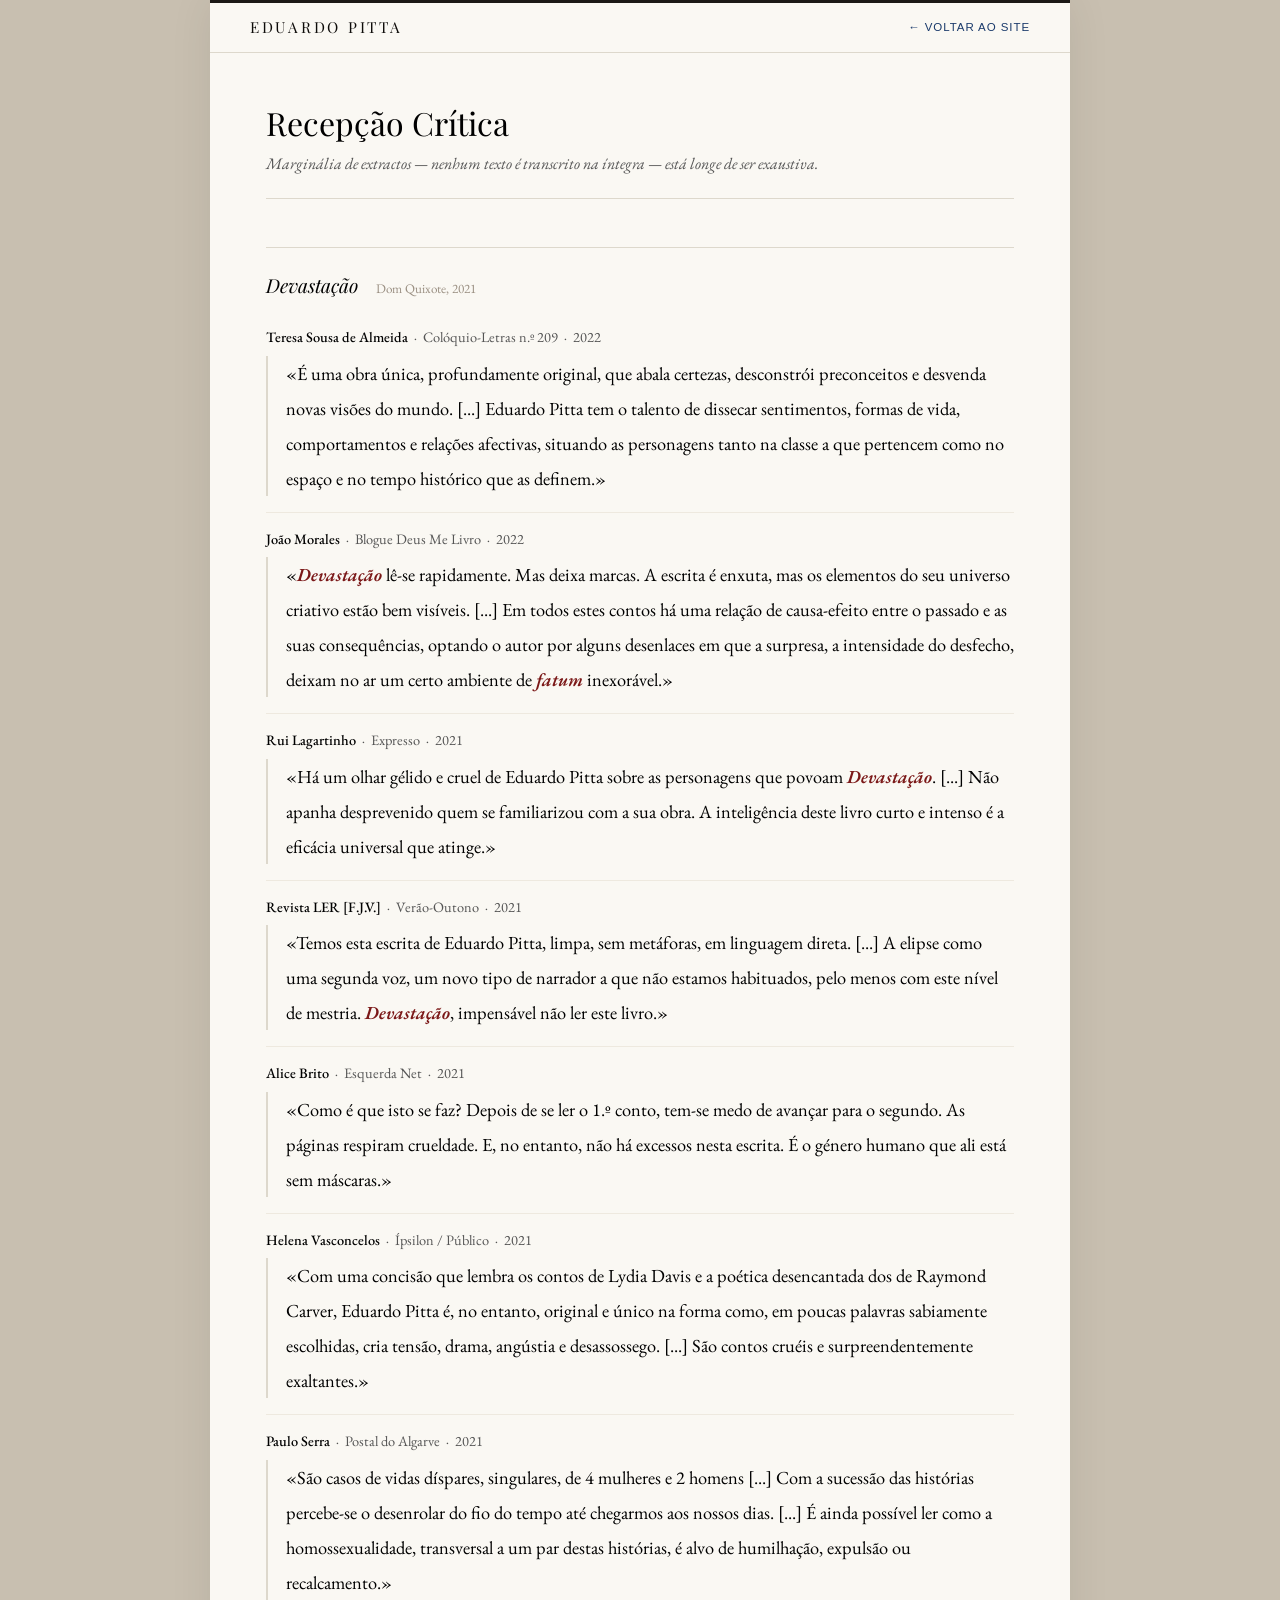
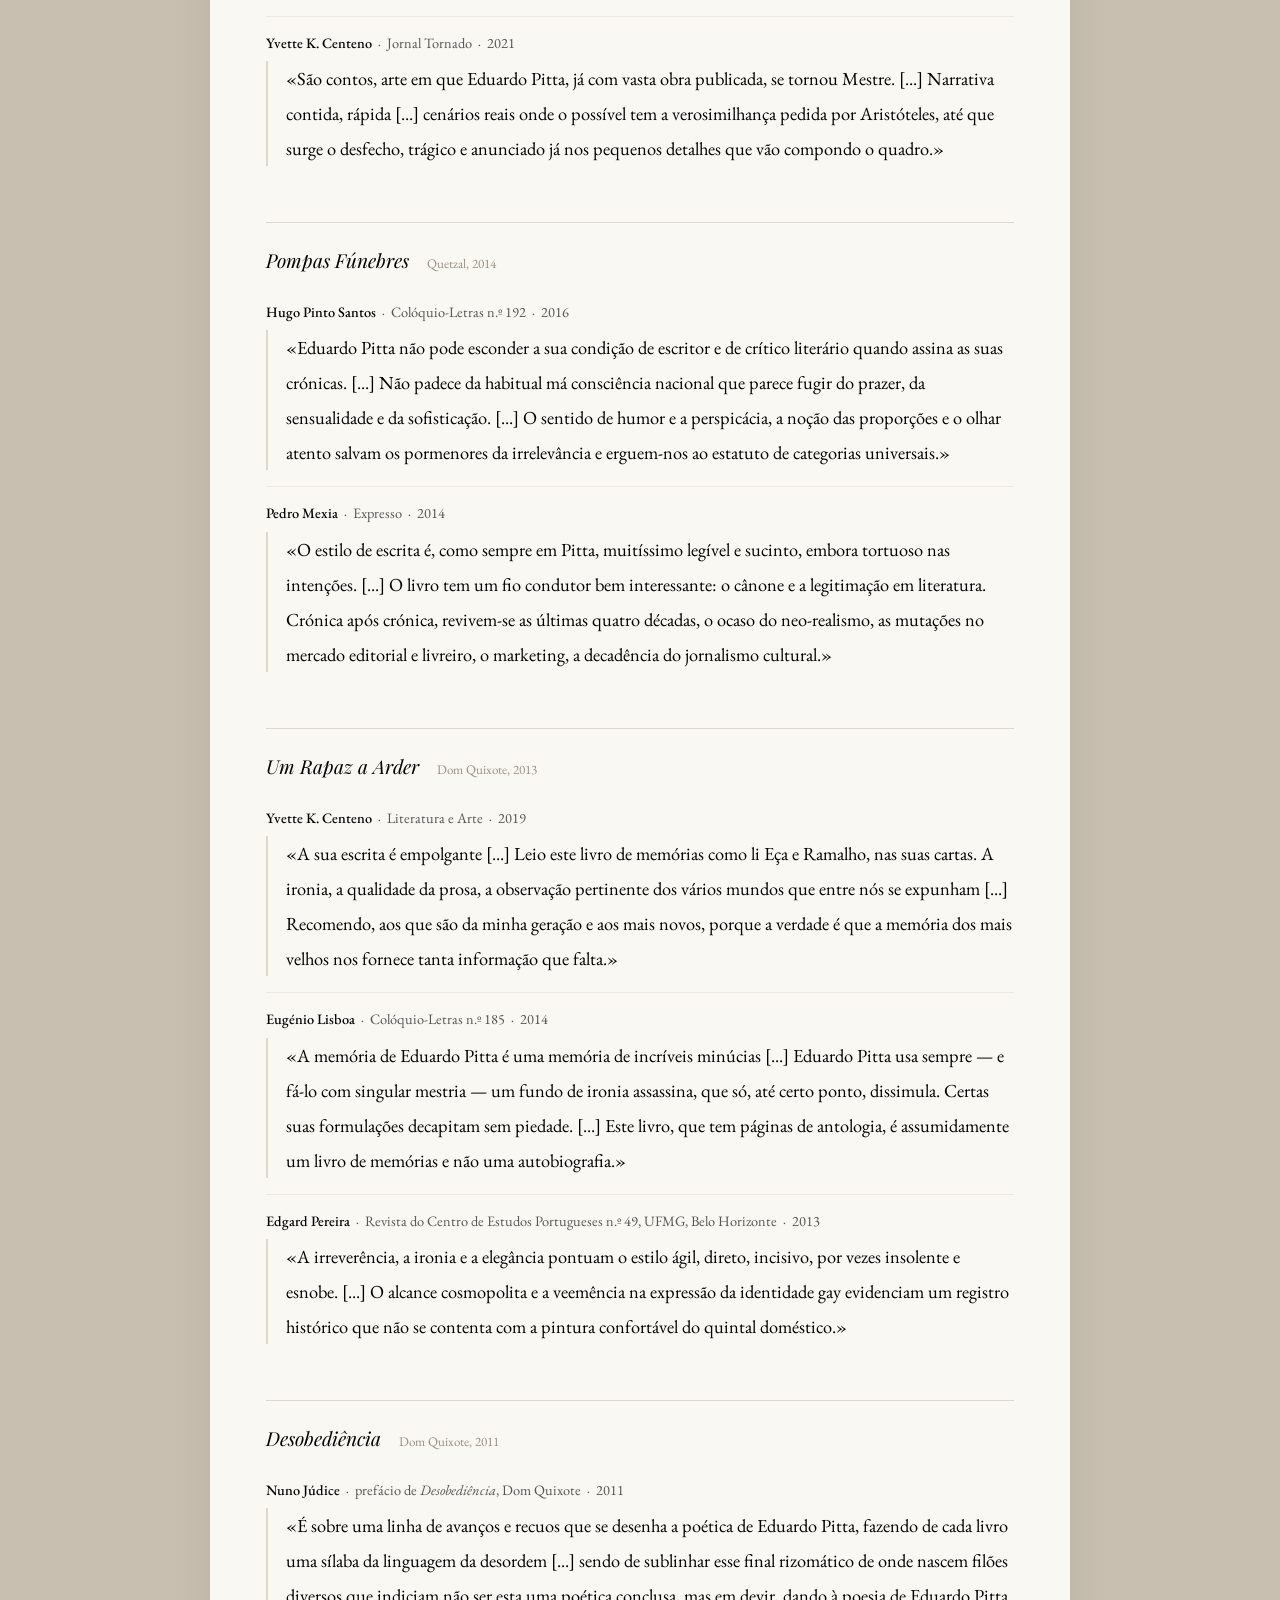
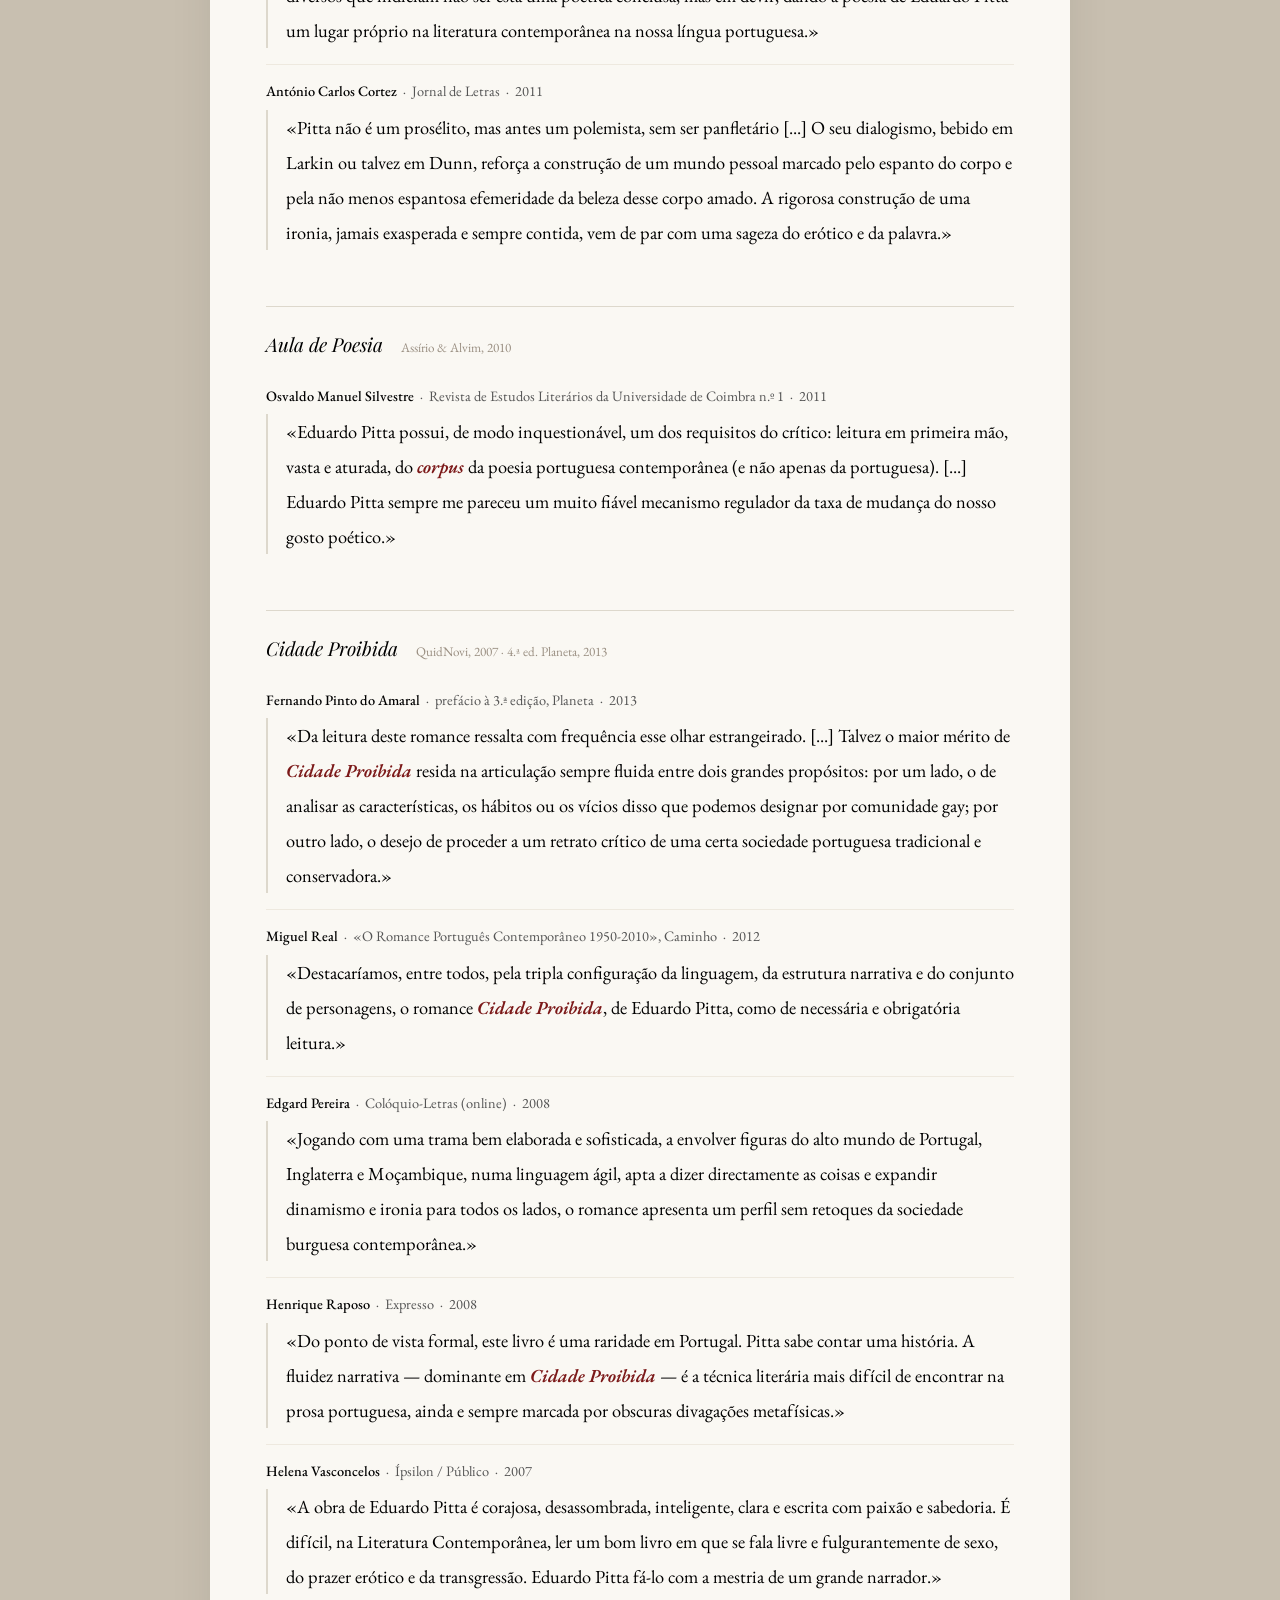
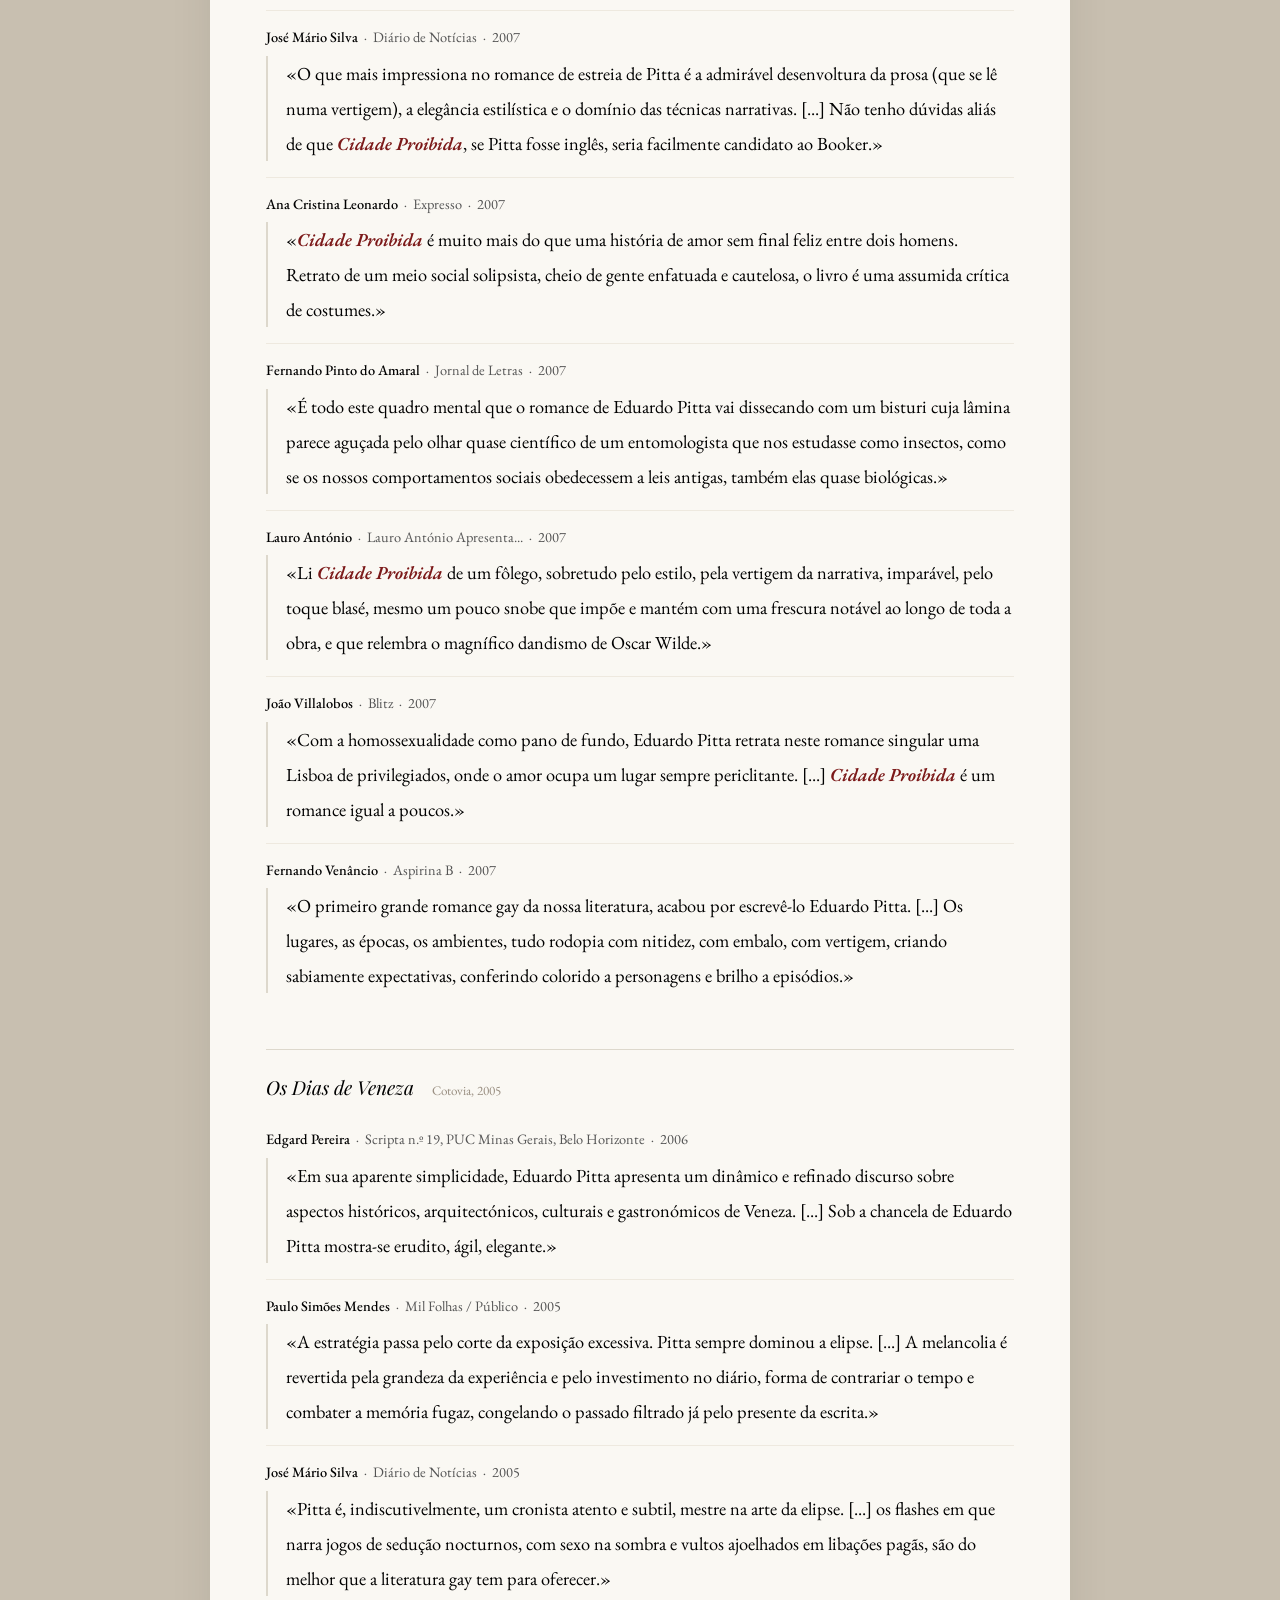
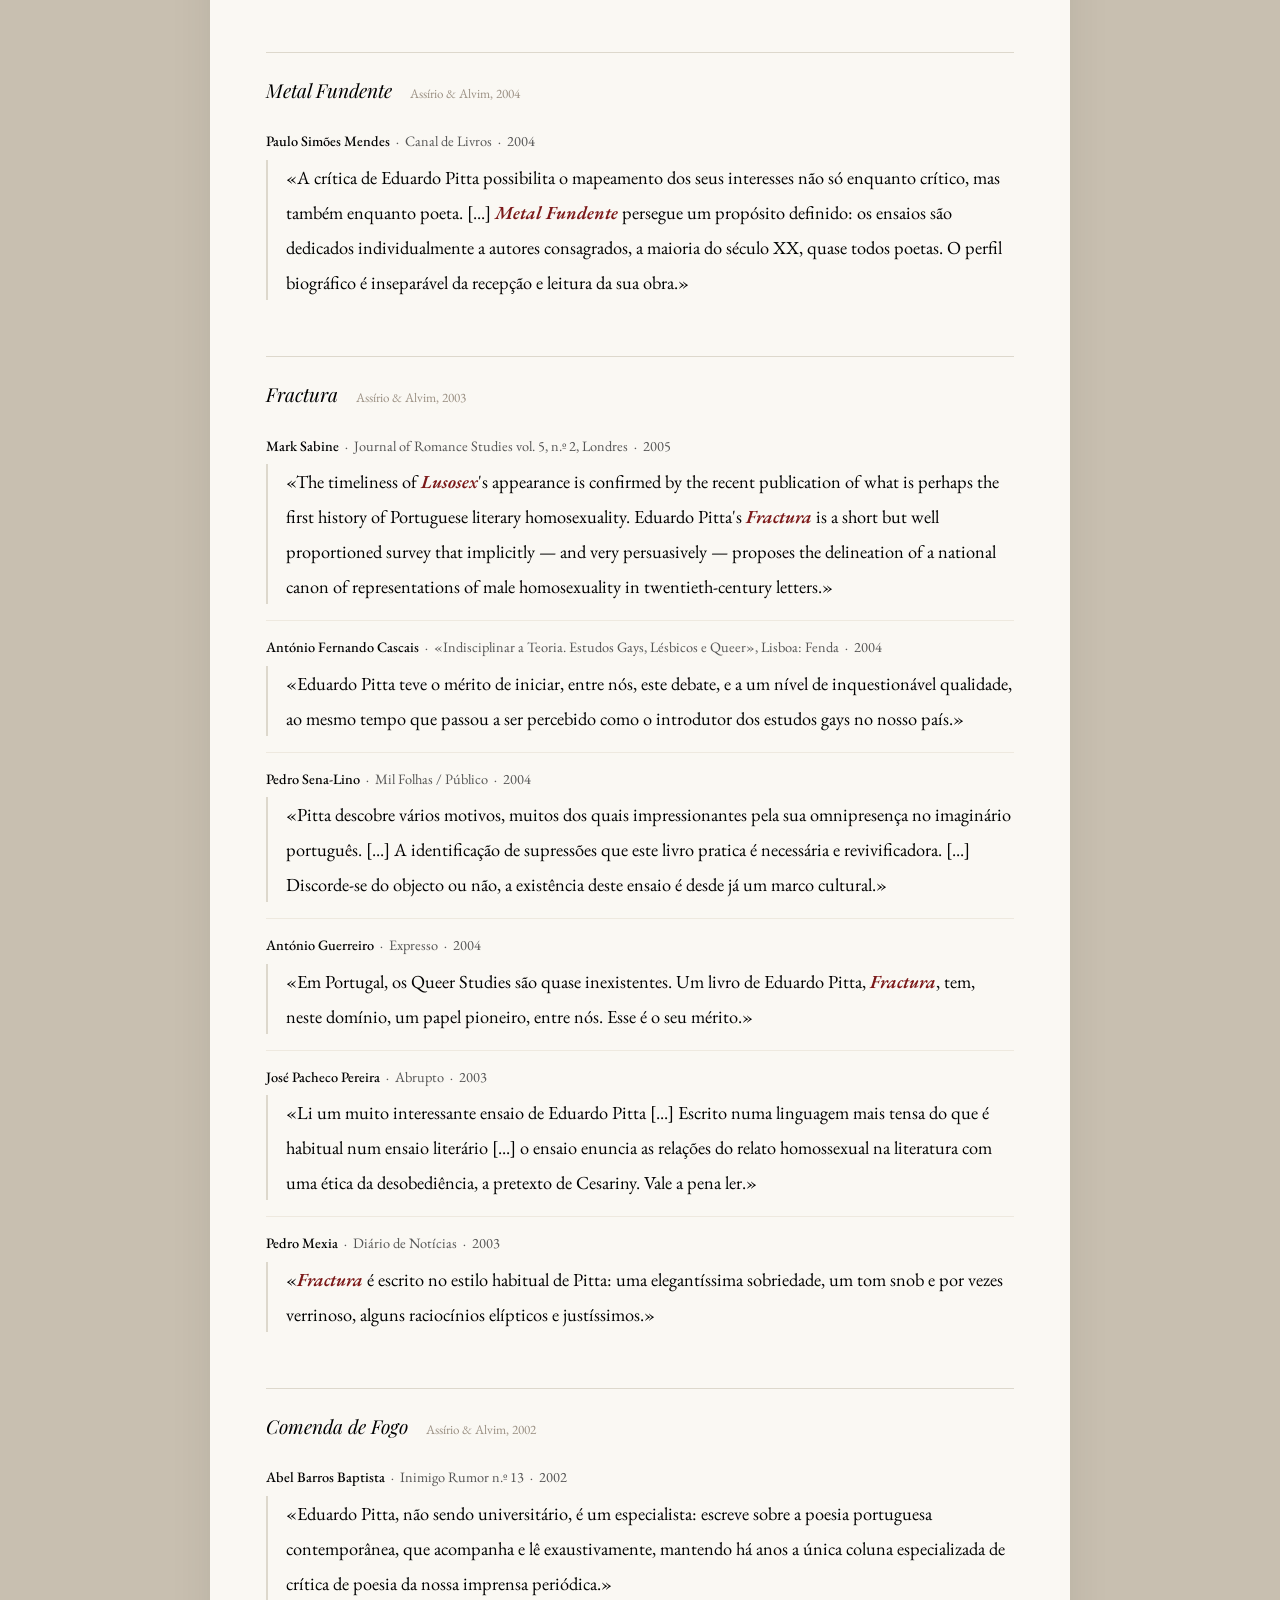
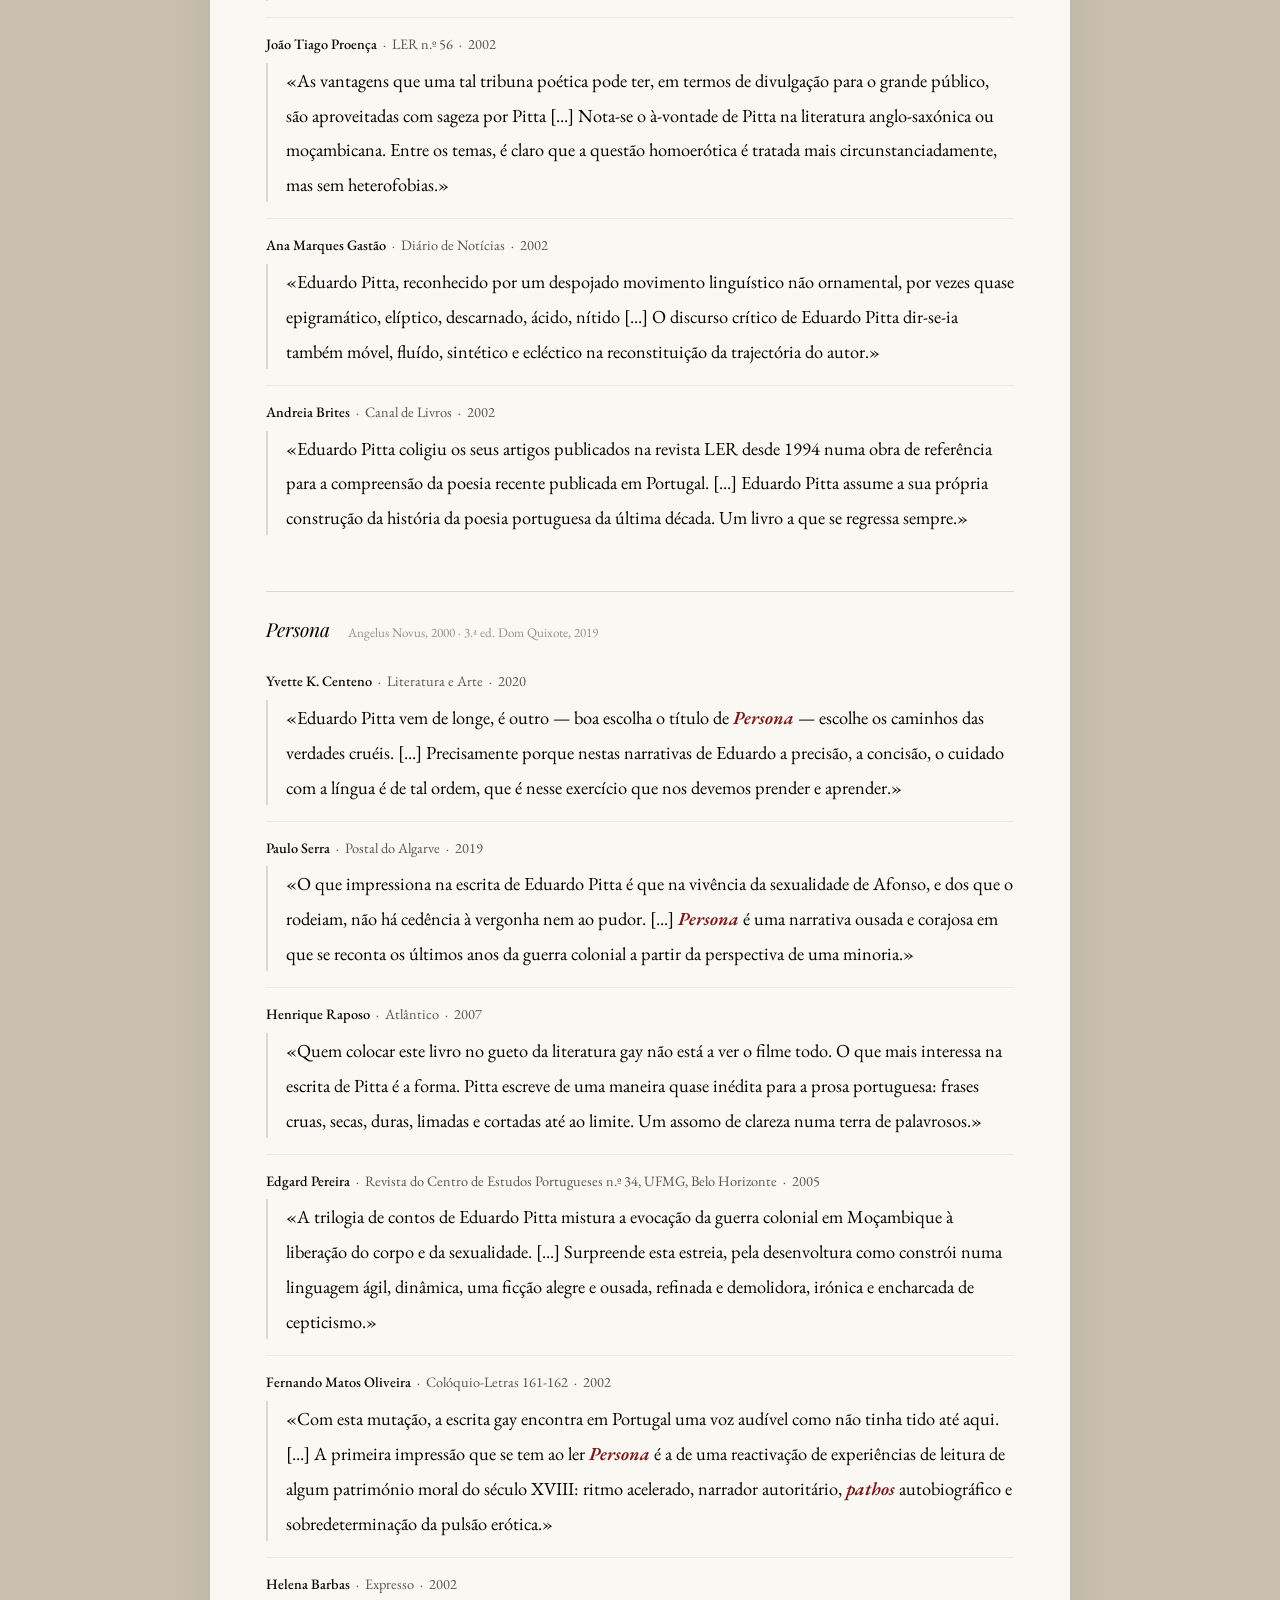
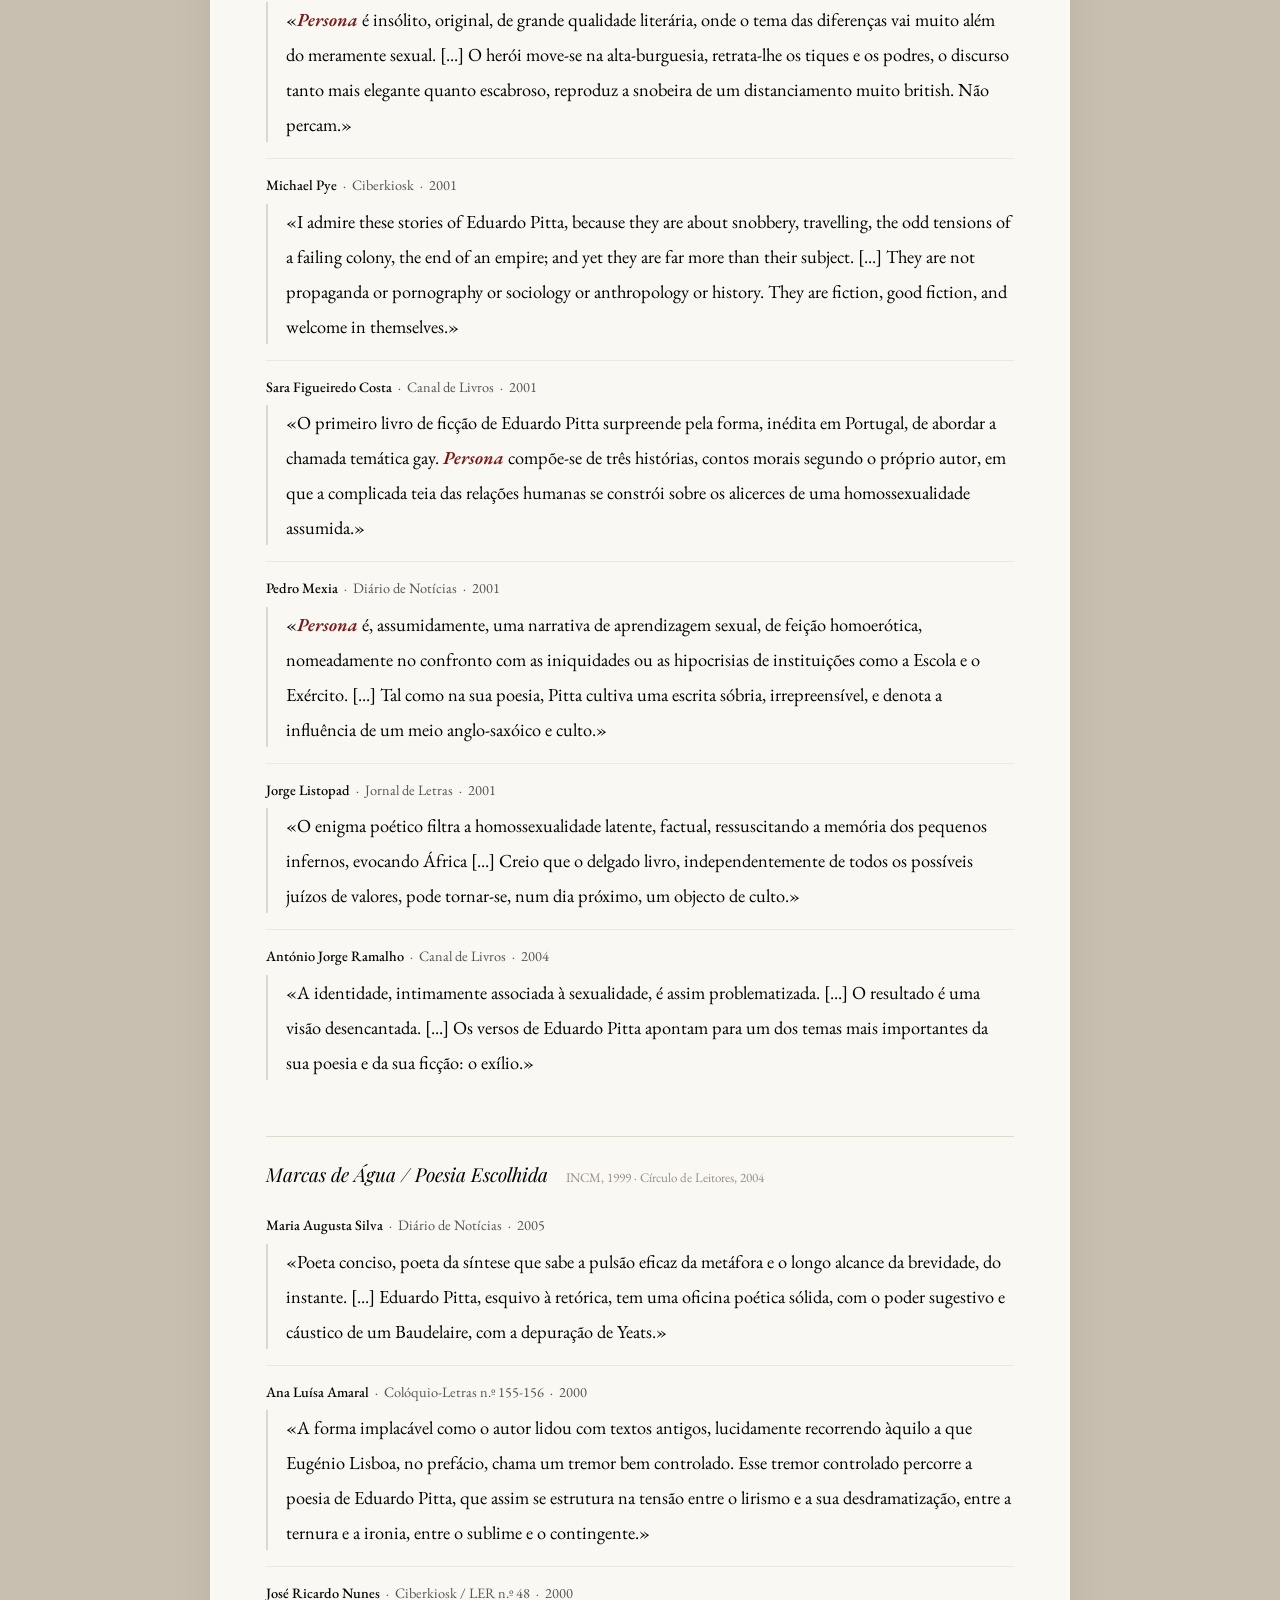
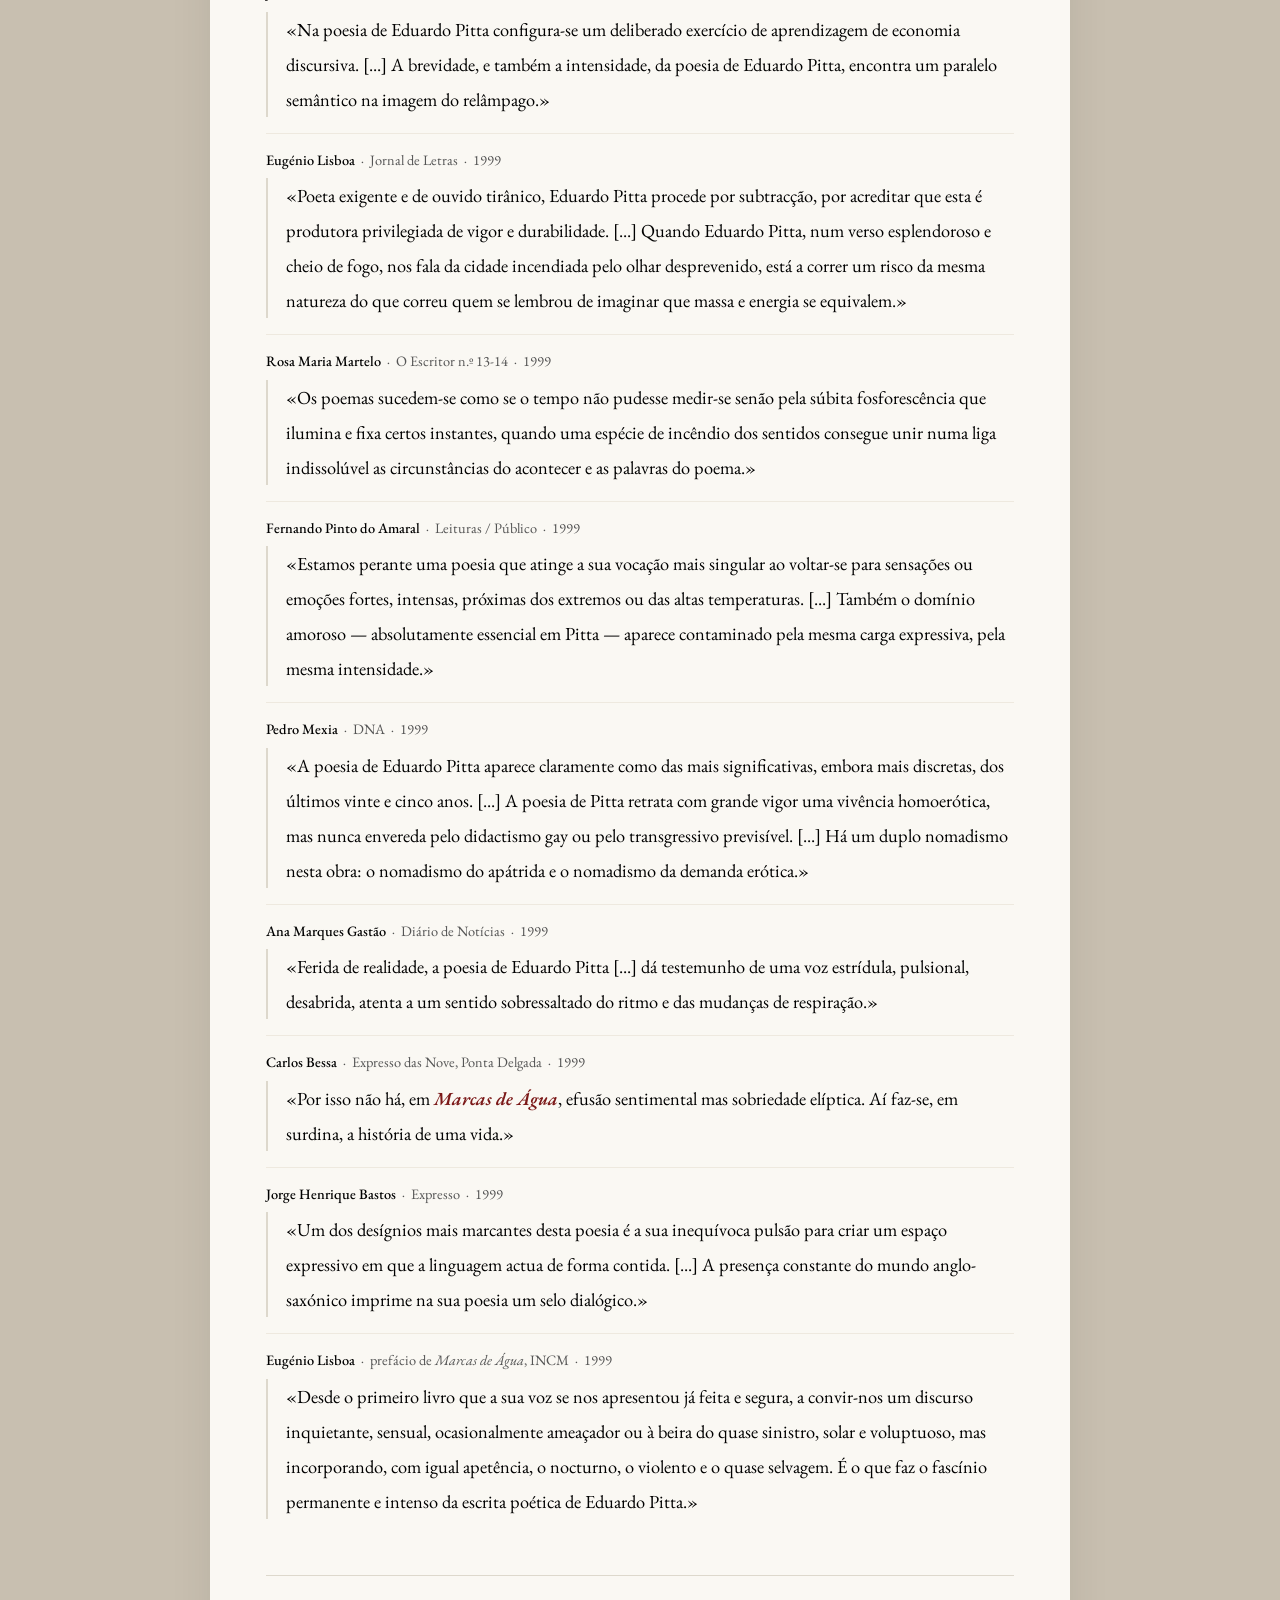
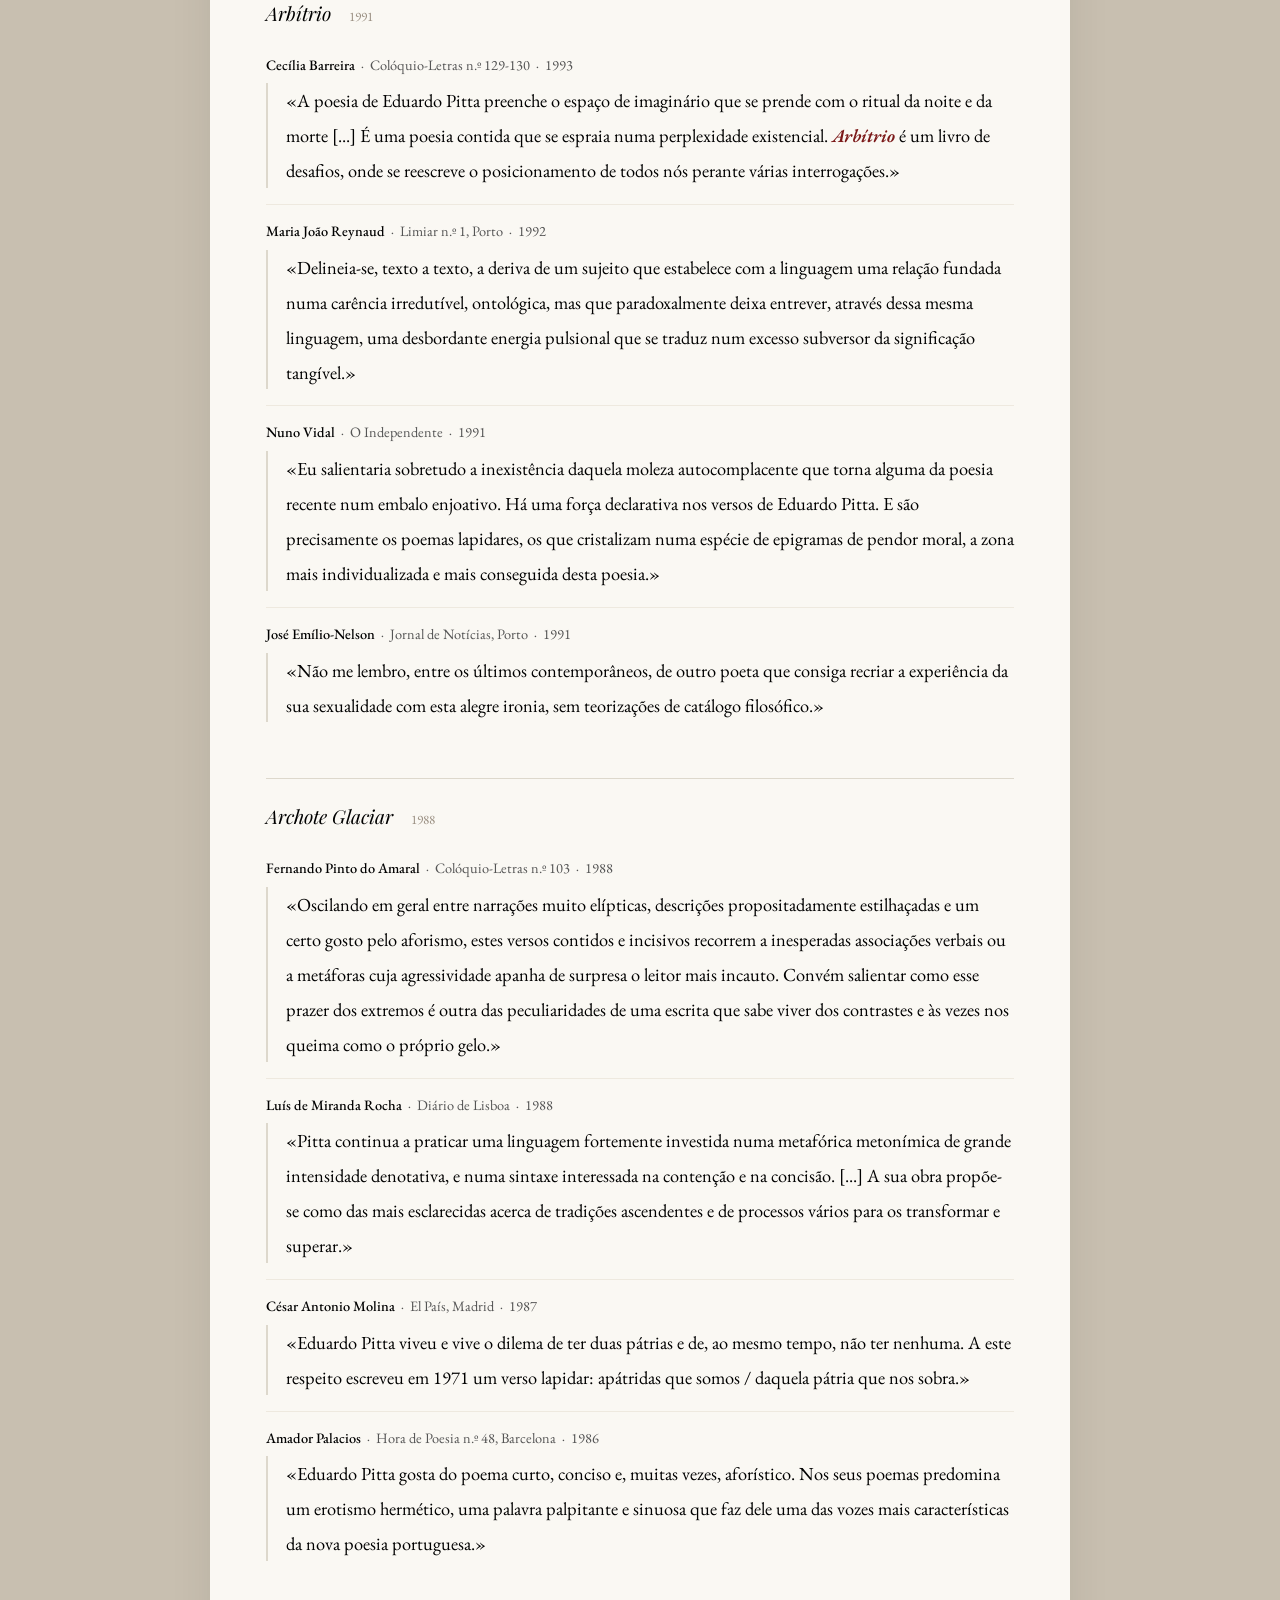
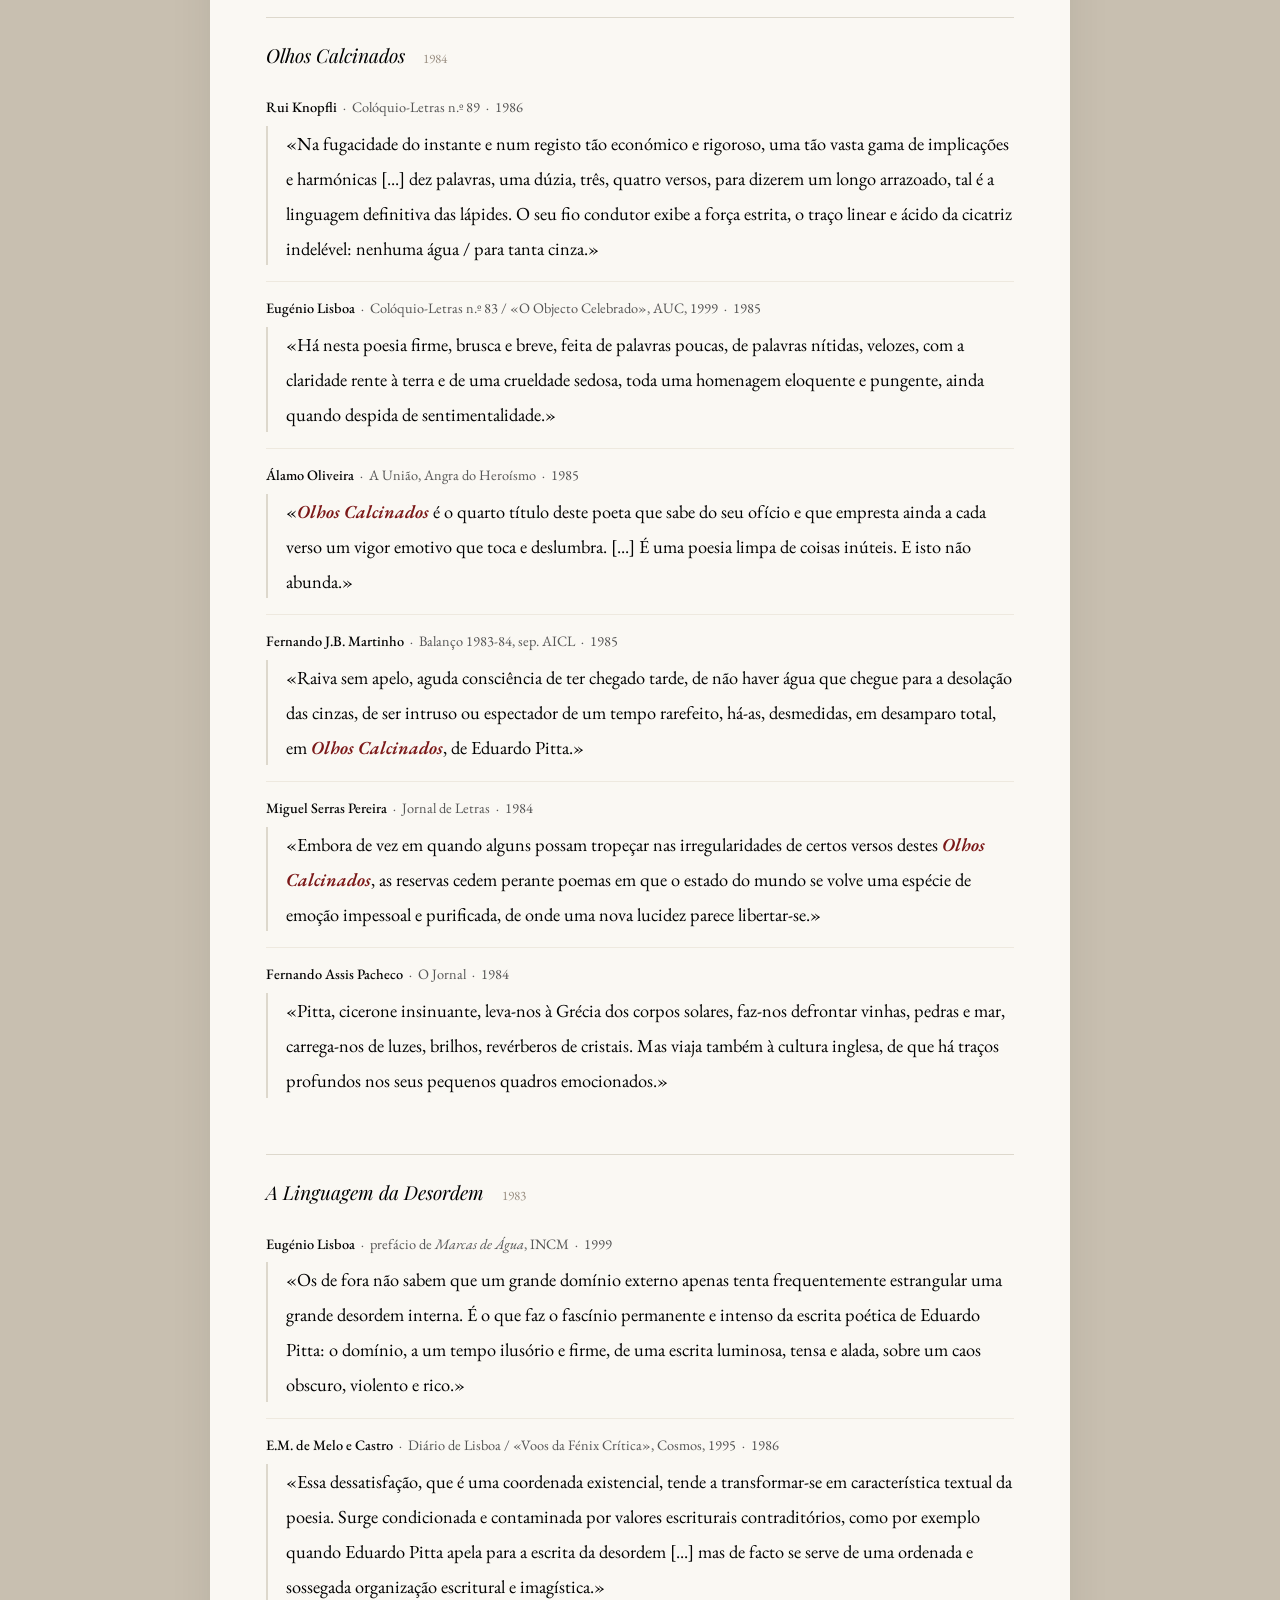
==== commit 9a49c23b: "Add files via upload" ====
--- a/recepcao.html
+++ b/recepcao.html
@@ -4,694 +4,486 @@
   <meta charset="UTF-8">
   <meta name="viewport" content="width=device-width, initial-scale=1.0">
   <title>Recepção Crítica — Eduardo Pitta</title>
-  <link rel="stylesheet" href="css/style.css">
   <style>
-    body { background: #FAF8F3; }
-    .rc-back { padding: 1rem 3rem; border-bottom: 1px solid var(--border); }
-    .rc-back a { font-family: Arial, Helvetica, sans-serif; font-size: .75rem; letter-spacing: .08em; text-transform: uppercase; color: #1a3a6b; text-decoration: none; }
-    .rc-back a:hover { text-decoration: underline; }
+    @import url('https://fonts.googleapis.com/css2?family=Playfair+Display:ital,wght@0,400;1,400&family=EB+Garamond:ital,wght@0,400;1,400&display=swap');
+    *{box-sizing:border-box;margin:0;padding:0}
+    body{background:#C8BFB0;font-family:"EB Garamond",Georgia,serif;color:#000}
+    .wrap{max-width:860px;margin:0 auto;background:#FAF8F3;min-height:100vh;box-shadow:0 0 40px rgba(0,0,0,.08)}
+    nav{border-top:3px solid #1C1916;border-bottom:1px solid #DDD8CC;padding:.9rem 2.5rem;display:flex;align-items:center;justify-content:space-between}
+    .logo{font-family:"Playfair Display",Georgia,serif;font-size:.95rem;letter-spacing:.18em;text-transform:uppercase;color:#0D0B09;text-decoration:none}
+    .back{font-family:Arial,sans-serif;font-size:.72rem;letter-spacing:.08em;text-transform:uppercase;color:#1a3a6b;text-decoration:none}
+    .back:hover{text-decoration:underline}
+    .content{padding:3rem 3.5rem 5rem}
+    h1{font-family:"Playfair Display",Georgia,serif;font-size:2rem;font-weight:400;margin-bottom:.6rem}
+    .sub{font-size:1rem;font-style:italic;color:#555;margin-bottom:3rem;padding-bottom:1.5rem;border-bottom:1px solid #DDD8CC}
+    .obra{margin-bottom:2.5rem}
+    h2{font-family:"Playfair Display",Georgia,serif;font-size:1.2rem;font-weight:400;padding:1.5rem 0 .8rem;border-top:1px solid #DDD8CC}
+    h2 em{font-style:italic}
+    h2 .editora{font-family:"EB Garamond",Georgia,serif;font-size:.82rem;font-style:normal;font-weight:400;color:#9A8F82;margin-left:.8rem}
+    .entry{padding:1rem 0;border-bottom:1px solid #EEE9DF}
+    .entry:last-child{border-bottom:none}
+    .meta{font-size:.9rem;color:#555;margin-bottom:.6rem}
+    .meta strong{color:#000;font-weight:500}
+    .excerpt{font-size:1.15rem;line-height:1.9;color:#000;border-left:2px solid #DDD8CC;padding-left:1.1rem}
+    .excerpt em{font-style:italic;font-weight:600;color:#7B1818}
+    @media(max-width:640px){.content{padding:2rem 1.5rem 4rem}}
   </style>
 </head>
 <body>
-<div class="site-wrapper">
-
-<nav class="site-nav">
-  <a class="site-logo" href="index.html"><img src="images/logo.png" alt="Eduardo Pitta" style="height:28px;vertical-align:middle;"></a>
-  <div style="font-family:Arial,sans-serif;font-size:.75rem;letter-spacing:.08em;text-transform:uppercase;color:#1a3a6b;">
-    <a href="index.html" style="color:#1a3a6b;text-decoration:none;">← Voltar ao site</a>
-  </div>
+<div class="wrap">
+<nav>
+  <a class="logo" href="index.html">Eduardo Pitta</a>
+  <a class="back" href="index.html">← Voltar ao site</a>
 </nav>
-
-<main id="page-recepcao" lang="pt" style="display:block">
-  <div class="section" style="padding-bottom:0">
-    <h1 class="section-title" style="margin-bottom:.5rem">Recepção Crítica</h1>
-    <p style="font-size:.85rem;font-style:italic;color:var(--muted);margin-bottom:1.5rem">Marginália de extractos — nenhum texto é transcrito na íntegra — está longe de ser exaustiva.</p>
-  </div>
-
-  <div style="padding:0 3rem 3rem;max-width:860px;margin:0 auto">
-
-  <div class="rc-obra">
-    <div class="rc-obra-title" onclick="tog(this)">
-      <span><em>Devastação</em><span class="rc-count">8</span></span>
-      <span style="display:flex;gap:1rem;align-items:baseline"><span class="year">Dom Quixote, 2021</span><span class="toggle">− fechar</span></span>
-    </div>
-    <div class="rc-entries open">
-
-      <div class="rc-entry">
-        <div class="rc-entry-meta"><span class="critic">Teresa Sousa de Almeida</span><span class="sep">·</span><span>Colóquio-Letras n.º 209</span><span class="sep">·</span><span>2022</span></div>
-        <div class="rc-entry-text" style="overflow:visible;height:auto;max-height:none;font-style:normal;font-size:1.15rem;line-height:1.9;white-space:normal;">«É uma obra única, profundamente original, que abala certezas, desconstrói preconceitos e desvenda novas visões do mundo. [...] Eduardo Pitta tem o talento de dissecar sentimentos, formas de vida, comportamentos e relações afectivas, situando as personagens tanto na classe a que pertencem como no espaço e no tempo histórico que as definem.»</div>
-      </div>
-
-      <div class="rc-entry">
-        <div class="rc-entry-meta"><span class="critic">João Morales</span><span class="sep">·</span><span>Blogue Deus Me Livro</span><span class="sep">·</span><span>2022</span></div>
-        <div class="rc-entry-text" style="overflow:visible;height:auto;max-height:none;font-style:normal;font-size:1.15rem;line-height:1.9;white-space:normal;">«<em>Devastação</em> lê-se rapidamente. Mas deixa marcas. A escrita é enxuta, mas os elementos do seu universo criativo estão bem visíveis. [...] Em todos estes contos há uma relação de causa-efeito entre o passado e as suas consequências, optando o autor por alguns desenlaces em que a surpresa, a intensidade do desfecho, deixam no ar um certo ambiente de <em>fatum</em> inexorável.»</div>
-      </div>
-
-      <div class="rc-entry">
-        <div class="rc-entry-meta"><span class="critic">Rui Lagartinho</span><span class="sep">·</span><span>Expresso</span><span class="sep">·</span><span>2021</span></div>
-        <div class="rc-entry-text" style="overflow:visible;height:auto;max-height:none;font-style:normal;font-size:1.15rem;line-height:1.9;white-space:normal;">«Há um olhar gélido e cruel de Eduardo Pitta sobre as personagens que povoam <em>Devastação</em>. [...] Não apanha desprevenido quem se familiarizou com a sua obra. A inteligência deste livro curto e intenso é a eficácia universal que atinge.»</div>
-      </div>
-
-      <div class="rc-entry">
-        <div class="rc-entry-meta"><span class="critic">Revista LER [F.J.V.]</span><span class="sep">·</span><span>Verão-Outono</span><span class="sep">·</span><span>2021</span></div>
-        <div class="rc-entry-text" style="overflow:visible;height:auto;max-height:none;font-style:normal;font-size:1.15rem;line-height:1.9;white-space:normal;">«Temos esta escrita de Eduardo Pitta, limpa, sem metáforas, em linguagem direta. [...] A elipse como uma segunda voz, um novo tipo de narrador a que não estamos habituados, pelo menos com este nível de mestria. <em>Devastação</em>, impensável não ler este livro.»</div>
-      </div>
-
-      <div class="rc-entry">
-        <div class="rc-entry-meta"><span class="critic">Alice Brito</span><span class="sep">·</span><span>Esquerda Net</span><span class="sep">·</span><span>2021</span></div>
-        <div class="rc-entry-text" style="overflow:visible;height:auto;max-height:none;font-style:normal;font-size:1.15rem;line-height:1.9;white-space:normal;">«Como é que isto se faz? Depois de se ler o 1.º conto, tem-se medo de avançar para o segundo. As páginas respiram crueldade. E, no entanto, não há excessos nesta escrita. É o género humano que ali está sem máscaras.»</div>
-      </div>
-
-      <div class="rc-entry">
-        <div class="rc-entry-meta"><span class="critic">Helena Vasconcelos</span><span class="sep">·</span><span>Ípsilon / Público</span><span class="sep">·</span><span>2021</span></div>
-        <div class="rc-entry-text" style="overflow:visible;height:auto;max-height:none;font-style:normal;font-size:1.15rem;line-height:1.9;white-space:normal;">«Com uma concisão que lembra os contos de Lydia Davis e a poética desencantada dos de Raymond Carver, Eduardo Pitta é, no entanto, original e único na forma como, em poucas palavras sabiamente escolhidas, cria tensão, drama, angústia e desassossego. [...] São contos cruéis e surpreendentemente exaltantes.»</div>
-      </div>
-
-      <div class="rc-entry">
-        <div class="rc-entry-meta"><span class="critic">Paulo Serra</span><span class="sep">·</span><span>Postal do Algarve</span><span class="sep">·</span><span>2021</span></div>
-        <div class="rc-entry-text" style="overflow:visible;height:auto;max-height:none;font-style:normal;font-size:1.15rem;line-height:1.9;white-space:normal;">«São casos de vidas díspares, singulares, de 4 mulheres e 2 homens [...] Com a sucessão das histórias percebe-se o desenrolar do fio do tempo até chegarmos aos nossos dias. [...] É ainda possível ler como a homossexualidade, transversal a um par destas histórias, é alvo de humilhação, expulsão ou recalcamento.»</div>
-      </div>
-
-      <div class="rc-entry">
-        <div class="rc-entry-meta"><span class="critic">Yvette K. Centeno</span><span class="sep">·</span><span>Jornal Tornado</span><span class="sep">·</span><span>2021</span></div>
-        <div class="rc-entry-text" style="overflow:visible;height:auto;max-height:none;font-style:normal;font-size:1.15rem;line-height:1.9;white-space:normal;">«São contos, arte em que Eduardo Pitta, já com vasta obra publicada, se tornou Mestre. [...] Narrativa contida, rápida [...] cenários reais onde o possível tem a verosimilhança pedida por Aristóteles, até que surge o desfecho, trágico e anunciado já nos pequenos detalhes que vão compondo o quadro.»</div>
-      </div>
-
-    </div>
-  </div>
-
-  <div class="rc-obra">
-    <div class="rc-obra-title" onclick="tog(this)">
-      <span><em>Pompas Fúnebres</em><span class="rc-count">2</span></span>
-      <span style="display:flex;gap:1rem;align-items:baseline"><span class="year">Quetzal, 2014</span><span class="toggle">− fechar</span></span>
-    </div>
-    <div class="rc-entries open">
-
-      <div class="rc-entry">
-        <div class="rc-entry-meta"><span class="critic">Hugo Pinto Santos</span><span class="sep">·</span><span>Colóquio-Letras n.º 192</span><span class="sep">·</span><span>2016</span></div>
-        <div class="rc-entry-text" style="overflow:visible;height:auto;max-height:none;font-style:normal;font-size:1.15rem;line-height:1.9;white-space:normal;">«Eduardo Pitta não pode esconder a sua condição de escritor e de crítico literário quando assina as suas crónicas. [...] Não padece da habitual má consciência nacional que parece fugir do prazer, da sensualidade e da sofisticação. [...] O sentido de humor e a perspicácia, a noção das proporções e o olhar atento salvam os pormenores da irrelevância e erguem-nos ao estatuto de categorias universais.»</div>
-      </div>
-
-      <div class="rc-entry">
-        <div class="rc-entry-meta"><span class="critic">Pedro Mexia</span><span class="sep">·</span><span>Expresso</span><span class="sep">·</span><span>2014</span></div>
-        <div class="rc-entry-text" style="overflow:visible;height:auto;max-height:none;font-style:normal;font-size:1.15rem;line-height:1.9;white-space:normal;">«O estilo de escrita é, como sempre em Pitta, muitíssimo legível e sucinto, embora tortuoso nas intenções. [...] O livro tem um fio condutor bem interessante: o cânone e a legitimação em literatura. Crónica após crónica, revivem-se as últimas quatro décadas, o ocaso do neo-realismo, as mutações no mercado editorial e livreiro, o marketing, a decadência do jornalismo cultural.»</div>
-      </div>
-
-    </div>
-  </div>
-
-  <div class="rc-obra">
-    <div class="rc-obra-title" onclick="tog(this)">
-      <span><em>Um Rapaz a Arder</em><span class="rc-count">3</span></span>
-      <span style="display:flex;gap:1rem;align-items:baseline"><span class="year">Dom Quixote, 2013</span><span class="toggle">− fechar</span></span>
-    </div>
-    <div class="rc-entries open">
-
-      <div class="rc-entry">
-        <div class="rc-entry-meta"><span class="critic">Yvette K. Centeno</span><span class="sep">·</span><span>Literatura e Arte</span><span class="sep">·</span><span>2019</span></div>
-        <div class="rc-entry-text" style="overflow:visible;height:auto;max-height:none;font-style:normal;font-size:1.15rem;line-height:1.9;white-space:normal;">«A sua escrita é empolgante [...] Leio este livro de memórias como li Eça e Ramalho, nas suas cartas. A ironia, a qualidade da prosa, a observação pertinente dos vários mundos que entre nós se expunham [...] Recomendo, aos que são da minha geração e aos mais novos, porque a verdade é que a memória dos mais velhos nos fornece tanta informação que falta.»</div>
-      </div>
-
-      <div class="rc-entry">
-        <div class="rc-entry-meta"><span class="critic">Eugénio Lisboa</span><span class="sep">·</span><span>Colóquio-Letras n.º 185</span><span class="sep">·</span><span>2014</span></div>
-        <div class="rc-entry-text" style="overflow:visible;height:auto;max-height:none;font-style:normal;font-size:1.15rem;line-height:1.9;white-space:normal;">«A memória de Eduardo Pitta é uma memória de incríveis minúcias [...] Eduardo Pitta usa sempre — e fá-lo com singular mestria — um fundo de ironia assassina, que só, até certo ponto, dissimula. Certas suas formulações decapitam sem piedade. [...] Este livro, que tem páginas de antologia, é assumidamente um livro de memórias e não uma autobiografia.»</div>
-      </div>
-
-      <div class="rc-entry">
-        <div class="rc-entry-meta"><span class="critic">Edgard Pereira</span><span class="sep">·</span><span>Revista do Centro de Estudos Portugueses n.º 49, UFMG, Belo Horizonte</span><span class="sep">·</span><span>2013</span></div>
-        <div class="rc-entry-text" style="overflow:visible;height:auto;max-height:none;font-style:normal;font-size:1.15rem;line-height:1.9;white-space:normal;">«A irreverência, a ironia e a elegância pontuam o estilo ágil, direto, incisivo, por vezes insolente e esnobe. [...] O alcance cosmopolita e a veemência na expressão da identidade gay evidenciam um registro histórico que não se contenta com a pintura confortável do quintal doméstico.»</div>
-      </div>
-
-    </div>
-  </div>
-
-  <div class="rc-obra">
-    <div class="rc-obra-title" onclick="tog(this)">
-      <span><em>Desobediência</em><span class="rc-count">2</span></span>
-      <span style="display:flex;gap:1rem;align-items:baseline"><span class="year">Dom Quixote, 2011</span><span class="toggle">− fechar</span></span>
-    </div>
-    <div class="rc-entries open">
-
-      <div class="rc-entry">
-        <div class="rc-entry-meta"><span class="critic">Nuno Júdice</span><span class="sep">·</span><span>prefácio de <em>Desobediência</em>, Dom Quixote</span><span class="sep">·</span><span>2011</span></div>
-        <div class="rc-entry-text" style="overflow:visible;height:auto;max-height:none;font-style:normal;font-size:1.15rem;line-height:1.9;white-space:normal;">«É sobre uma linha de avanços e recuos que se desenha a poética de Eduardo Pitta, fazendo de cada livro uma sílaba da linguagem da desordem [...] sendo de sublinhar esse final rizomático de onde nascem filões diversos que indiciam não ser esta uma poética conclusa, mas em devir, dando à poesia de Eduardo Pitta um lugar próprio na literatura contemporânea na nossa língua portuguesa.»</div>
-      </div>
-
-      <div class="rc-entry">
-        <div class="rc-entry-meta"><span class="critic">António Carlos Cortez</span><span class="sep">·</span><span>Jornal de Letras</span><span class="sep">·</span><span>2011</span></div>
-        <div class="rc-entry-text" style="overflow:visible;height:auto;max-height:none;font-style:normal;font-size:1.15rem;line-height:1.9;white-space:normal;">«Pitta não é um prosélito, mas antes um polemista, sem ser panfletário [...] O seu dialogismo, bebido em Larkin ou talvez em Dunn, reforça a construção de um mundo pessoal marcado pelo espanto do corpo e pela não menos espantosa efemeridade da beleza desse corpo amado. A rigorosa construção de uma ironia, jamais exasperada e sempre contida, vem de par com uma sageza do erótico e da palavra.»</div>
-      </div>
-
-    </div>
-  </div>
-
-  <div class="rc-obra">
-    <div class="rc-obra-title" onclick="tog(this)">
-      <span><em>Aula de Poesia</em><span class="rc-count">1</span></span>
-      <span style="display:flex;gap:1rem;align-items:baseline"><span class="year">Assírio &amp; Alvim, 2010</span><span class="toggle">− fechar</span></span>
-    </div>
-    <div class="rc-entries open">
-
-      <div class="rc-entry">
-        <div class="rc-entry-meta"><span class="critic">Osvaldo Manuel Silvestre</span><span class="sep">·</span><span>Revista de Estudos Literários da Universidade de Coimbra n.º 1</span><span class="sep">·</span><span>2011</span></div>
-        <div class="rc-entry-text" style="overflow:visible;height:auto;max-height:none;font-style:normal;font-size:1.15rem;line-height:1.9;white-space:normal;">«Eduardo Pitta possui, de modo inquestionável, um dos requisitos do crítico: leitura em primeira mão, vasta e aturada, do <em>corpus</em> da poesia portuguesa contemporânea (e não apenas da portuguesa). [...] Eduardo Pitta sempre me pareceu um muito fiável mecanismo regulador da taxa de mudança do nosso gosto poético.»</div>
-      </div>
-
-    </div>
-  </div>
-
-  <div class="rc-obra">
-    <div class="rc-obra-title" onclick="tog(this)">
-      <span><em>Cidade Proibida</em><span class="rc-count">11</span></span>
-      <span style="display:flex;gap:1rem;align-items:baseline"><span class="year">QuidNovi, 2007 · 4.ª ed. Planeta, 2013</span><span class="toggle">− fechar</span></span>
-    </div>
-    <div class="rc-entries open">
-
-      <div class="rc-entry">
-        <div class="rc-entry-meta"><span class="critic">Fernando Pinto do Amaral</span><span class="sep">·</span><span>prefácio à 3.ª edição, Planeta</span><span class="sep">·</span><span>2013</span></div>
-        <div class="rc-entry-text" style="overflow:visible;height:auto;max-height:none;font-style:normal;font-size:1.15rem;line-height:1.9;white-space:normal;">«Da leitura deste romance ressalta com frequência esse olhar estrangeirado. [...] Talvez o maior mérito de <em>Cidade Proibida</em> resida na articulação sempre fluida entre dois grandes propósitos: por um lado, o de analisar as características, os hábitos ou os vícios disso que podemos designar por comunidade gay; por outro lado, o desejo de proceder a um retrato crítico de uma certa sociedade portuguesa tradicional e conservadora, cuja hipocrisia surge denunciada com subtileza.»</div>
-      </div>
-
-      <div class="rc-entry">
-        <div class="rc-entry-meta"><span class="critic">Miguel Real</span><span class="sep">·</span><span>«O Romance Português Contemporâneo 1950-2010», Caminho</span><span class="sep">·</span><span>2012</span></div>
-        <div class="rc-entry-text" style="overflow:visible;height:auto;max-height:none;font-style:normal;font-size:1.15rem;line-height:1.9;white-space:normal;">«Destacaríamos, entre todos, pela tripla configuração da linguagem, da estrutura narrativa e do conjunto de personagens, o romance <em>Cidade Proibida</em>, de Eduardo Pitta, como de necessária e obrigatória leitura.»</div>
-      </div>
-
-      <div class="rc-entry">
-        <div class="rc-entry-meta"><span class="critic">Edgard Pereira</span><span class="sep">·</span><span>Colóquio-Letras (online)</span><span class="sep">·</span><span>2008</span></div>
-        <div class="rc-entry-text" style="overflow:visible;height:auto;max-height:none;font-style:normal;font-size:1.15rem;line-height:1.9;white-space:normal;">«Jogando com uma trama bem elaborada e sofisticada, a envolver figuras do alto mundo de Portugal, Inglaterra e Moçambique, numa linguagem ágil, apta a dizer directamente as coisas e expandir dinamismo e ironia para todos os lados, o romance apresenta um perfil sem retoques da sociedade burguesa contemporânea.»</div>
-      </div>
-
-      <div class="rc-entry">
-        <div class="rc-entry-meta"><span class="critic">Henrique Raposo</span><span class="sep">·</span><span>Expresso</span><span class="sep">·</span><span>2008</span></div>
-        <div class="rc-entry-text" style="overflow:visible;height:auto;max-height:none;font-style:normal;font-size:1.15rem;line-height:1.9;white-space:normal;">«Do ponto de vista formal, este livro é uma raridade em Portugal. Pitta sabe contar uma história. A fluidez narrativa — dominante em <em>Cidade Proibida</em> — é a técnica literária mais difícil de encontrar na prosa portuguesa, ainda e sempre marcada por obscuras divagações metafísicas. Pitta é um grande poeta, mas é na prosa que poderá marcar a diferença.»</div>
-      </div>
-
-      <div class="rc-entry">
-        <div class="rc-entry-meta"><span class="critic">Helena Vasconcelos</span><span class="sep">·</span><span>Ípsilon / Público</span><span class="sep">·</span><span>2007</span></div>
-        <div class="rc-entry-text" style="overflow:visible;height:auto;max-height:none;font-style:normal;font-size:1.15rem;line-height:1.9;white-space:normal;">«A obra de Eduardo Pitta é corajosa, desassombrada, inteligente, clara e escrita com paixão e sabedoria. É difícil, na Literatura Contemporânea, ler um bom livro em que se fala livre e fulgurantemente de sexo, do prazer erótico e da transgressão. Eduardo Pitta fá-lo com a mestria de um grande narrador.»</div>
-      </div>
-
-      <div class="rc-entry">
-        <div class="rc-entry-meta"><span class="critic">José Mário Silva</span><span class="sep">·</span><span>Diário de Notícias</span><span class="sep">·</span><span>2007</span></div>
-        <div class="rc-entry-text" style="overflow:visible;height:auto;max-height:none;font-style:normal;font-size:1.15rem;line-height:1.9;white-space:normal;">«O que mais impressiona no romance de estreia de Pitta é a admirável desenvoltura da prosa (que se lê numa vertigem), a elegância estilística e o domínio das técnicas narrativas. [...] Não tenho dúvidas aliás de que <em>Cidade Proibida</em>, se Pitta fosse inglês, seria facilmente candidato ao Booker.»</div>
-      </div>
-
-      <div class="rc-entry">
-        <div class="rc-entry-meta"><span class="critic">Ana Cristina Leonardo</span><span class="sep">·</span><span>Expresso</span><span class="sep">·</span><span>2007</span></div>
-        <div class="rc-entry-text" style="overflow:visible;height:auto;max-height:none;font-style:normal;font-size:1.15rem;line-height:1.9;white-space:normal;">«<em>Cidade Proibida</em> é muito mais do que uma história de amor sem final feliz entre dois homens. Retrato de um meio social solipsista, cheio de gente enfatuada e cautelosa, o livro é uma assumida crítica de costumes.»</div>
-      </div>
-
-      <div class="rc-entry">
-        <div class="rc-entry-meta"><span class="critic">Fernando Pinto do Amaral</span><span class="sep">·</span><span>Jornal de Letras</span><span class="sep">·</span><span>2007</span></div>
-        <div class="rc-entry-text" style="overflow:visible;height:auto;max-height:none;font-style:normal;font-size:1.15rem;line-height:1.9;white-space:normal;">«É todo este quadro mental que o romance de Eduardo Pitta vai dissecando com um bisturi cuja lâmina parece aguçada pelo olhar quase científico de um entomologista que nos estudasse como insectos, como se os nossos comportamentos sociais obedecessem a leis antigas, também elas quase biológicas.»</div>
-      </div>
-
-      <div class="rc-entry">
-        <div class="rc-entry-meta"><span class="critic">Lauro António</span><span class="sep">·</span><span>Lauro António Apresenta...</span><span class="sep">·</span><span>2007</span></div>
-        <div class="rc-entry-text" style="overflow:visible;height:auto;max-height:none;font-style:normal;font-size:1.15rem;line-height:1.9;white-space:normal;">«Li <em>Cidade Proibida</em> de um fôlego, sobretudo pelo estilo, pela vertigem da narrativa, imparável, pelo toque blasé, mesmo um pouco snobe que impõe e mantém com uma frescura notável ao longo de toda a obra, e que relembra o magnífico dandismo de Oscar Wilde, aqui retocado por um look muito pós-moderno.»</div>
-      </div>
-
-      <div class="rc-entry">
-        <div class="rc-entry-meta"><span class="critic">João Villalobos</span><span class="sep">·</span><span>Blitz</span><span class="sep">·</span><span>2007</span></div>
-        <div class="rc-entry-text" style="overflow:visible;height:auto;max-height:none;font-style:normal;font-size:1.15rem;line-height:1.9;white-space:normal;">«Com a homossexualidade como pano de fundo, Eduardo Pitta retrata neste romance singular uma Lisboa de privilegiados, onde o amor ocupa um lugar sempre periclitante. [...] Eduardo Pitta não condescende com sentimentalismos ou redondilhas. <em>Cidade Proibida</em> é um romance igual a poucos.»</div>
-      </div>
-
-      <div class="rc-entry">
-        <div class="rc-entry-meta"><span class="critic">Fernando Venâncio</span><span class="sep">·</span><span>Aspirina B</span><span class="sep">·</span><span>2007</span></div>
-        <div class="rc-entry-text" style="overflow:visible;height:auto;max-height:none;font-style:normal;font-size:1.15rem;line-height:1.9;white-space:normal;">«O primeiro grande romance gay da nossa literatura, acabou por escrevê-lo Eduardo Pitta. [...] Os lugares, as épocas, os ambientes, tudo rodopia com nitidez, com embalo, com vertigem, criando sabiamente expectativas, conferindo colorido a personagens e brilho a episódios.»</div>
-      </div>
-
-    </div>
-  </div>
-
-  <div class="rc-obra">
-    <div class="rc-obra-title" onclick="tog(this)">
-      <span><em>Os Dias de Veneza</em><span class="rc-count">3</span></span>
-      <span style="display:flex;gap:1rem;align-items:baseline"><span class="year">Cotovia, 2005</span><span class="toggle">− fechar</span></span>
-    </div>
-    <div class="rc-entries open">
-
-      <div class="rc-entry">
-        <div class="rc-entry-meta"><span class="critic">Edgard Pereira</span><span class="sep">·</span><span>Scripta n.º 19, PUC Minas Gerais, Belo Horizonte</span><span class="sep">·</span><span>2006</span></div>
-        <div class="rc-entry-text" style="overflow:visible;height:auto;max-height:none;font-style:normal;font-size:1.15rem;line-height:1.9;white-space:normal;">«Em sua aparente simplicidade, Eduardo Pitta apresenta um dinâmico e refinado discurso sobre aspectos históricos, arquitectónicos, culturais e gastronómicos de Veneza. [...] Sob a chancela de Eduardo Pitta mostra-se erudito, ágil, elegante.»</div>
-      </div>
-
-      <div class="rc-entry">
-        <div class="rc-entry-meta"><span class="critic">Paulo Simões Mendes</span><span class="sep">·</span><span>Mil Folhas / Público</span><span class="sep">·</span><span>2005</span></div>
-        <div class="rc-entry-text" style="overflow:visible;height:auto;max-height:none;font-style:normal;font-size:1.15rem;line-height:1.9;white-space:normal;">«A estratégia passa pelo corte da exposição excessiva. Pitta sempre dominou a elipse. [...] A melancolia é revertida pela grandeza da experiência e pelo investimento no diário, forma de contrariar o tempo e combater a memória fugaz, congelando o passado filtrado já pelo presente da escrita.»</div>
-      </div>
-
-      <div class="rc-entry">
-        <div class="rc-entry-meta"><span class="critic">José Mário Silva</span><span class="sep">·</span><span>Diário de Notícias</span><span class="sep">·</span><span>2005</span></div>
-        <div class="rc-entry-text" style="overflow:visible;height:auto;max-height:none;font-style:normal;font-size:1.15rem;line-height:1.9;white-space:normal;">«Pitta é, indiscutivelmente, um cronista atento e subtil, mestre na arte da elipse. [...] os flashes em que narra jogos de sedução nocturnos, com sexo na sombra e vultos ajoelhados em libações pagãs, são do melhor que a literatura gay tem para oferecer.»</div>
-      </div>
-
-    </div>
-  </div>
-
-  <div class="rc-obra">
-    <div class="rc-obra-title" onclick="tog(this)">
-      <span><em>Metal Fundente</em><span class="rc-count">1</span></span>
-      <span style="display:flex;gap:1rem;align-items:baseline"><span class="year">Assírio &amp; Alvim, 2004</span><span class="toggle">− fechar</span></span>
-    </div>
-    <div class="rc-entries open">
-
-      <div class="rc-entry">
-        <div class="rc-entry-meta"><span class="critic">Paulo Simões Mendes</span><span class="sep">·</span><span>Canal de Livros</span><span class="sep">·</span><span>2004</span></div>
-        <div class="rc-entry-text" style="overflow:visible;height:auto;max-height:none;font-style:normal;font-size:1.15rem;line-height:1.9;white-space:normal;">«A crítica de Eduardo Pitta possibilita o mapeamento dos seus interesses não só enquanto crítico, mas também enquanto poeta. [...] <em>Metal Fundente</em> persegue um propósito definido: os ensaios são dedicados individualmente a autores consagrados, a maioria do século XX, quase todos poetas. O perfil biográfico é inseparável da recepção e leitura da sua obra.»</div>
-      </div>
-
-    </div>
-  </div>
-
-  <div class="rc-obra">
-    <div class="rc-obra-title" onclick="tog(this)">
-      <span><em>Fractura</em><span class="rc-count">6</span></span>
-      <span style="display:flex;gap:1rem;align-items:baseline"><span class="year">Assírio &amp; Alvim, 2003</span><span class="toggle">− fechar</span></span>
-    </div>
-    <div class="rc-entries open">
-
-      <div class="rc-entry">
-        <div class="rc-entry-meta"><span class="critic">Mark Sabine</span><span class="sep">·</span><span>Journal of Romance Studies vol. 5, n.º 2, Londres</span><span class="sep">·</span><span>2005</span></div>
-        <div class="rc-entry-text" style="overflow:visible;height:auto;max-height:none;font-style:normal;font-size:1.15rem;line-height:1.9;white-space:normal;">«The timeliness of <em>Lusosex</em>'s appearance is confirmed by the recent publication of what is perhaps the first history of Portuguese literary homosexuality. Eduardo Pitta's <em>Fractura</em> is a short but well proportioned survey that implicitly — and very persuasively — proposes the delineation of a national canon of representations of male homosexuality in twentieth-century letters.»</div>
-      </div>
-
-      <div class="rc-entry">
-        <div class="rc-entry-meta"><span class="critic">António Fernando Cascais</span><span class="sep">·</span><span>«Indisciplinar a Teoria. Estudos Gays, Lésbicos e Queer», Lisboa: Fenda</span><span class="sep">·</span><span>2004</span></div>
-        <div class="rc-entry-text" style="overflow:visible;height:auto;max-height:none;font-style:normal;font-size:1.15rem;line-height:1.9;white-space:normal;">«Eduardo Pitta teve o mérito de iniciar, entre nós, este debate, e a um nível de inquestionável qualidade, ao mesmo tempo que passou a ser percebido como o introdutor dos estudos gays no nosso país.»</div>
-      </div>
-
-      <div class="rc-entry">
-        <div class="rc-entry-meta"><span class="critic">Pedro Sena-Lino</span><span class="sep">·</span><span>Mil Folhas / Público</span><span class="sep">·</span><span>2004</span></div>
-        <div class="rc-entry-text" style="overflow:visible;height:auto;max-height:none;font-style:normal;font-size:1.15rem;line-height:1.9;white-space:normal;">«Pitta descobre vários motivos, muitos dos quais impressionantes pela sua omnipresença no imaginário português. [...] A identificação de supressões que este livro pratica é necessária e revivificadora. [...] Discorde-se do objecto ou não, a existência deste ensaio é desde já um marco cultural.»</div>
-      </div>
-
-      <div class="rc-entry">
-        <div class="rc-entry-meta"><span class="critic">António Guerreiro</span><span class="sep">·</span><span>Expresso</span><span class="sep">·</span><span>2004</span></div>
-        <div class="rc-entry-text" style="overflow:visible;height:auto;max-height:none;font-style:normal;font-size:1.15rem;line-height:1.9;white-space:normal;">«Em Portugal, os Queer Studies são quase inexistentes. Um livro de Eduardo Pitta, <em>Fractura</em>, tem, neste domínio, um papel pioneiro, entre nós. Esse é o seu mérito.»</div>
-      </div>
-
-      <div class="rc-entry">
-        <div class="rc-entry-meta"><span class="critic">José Pacheco Pereira</span><span class="sep">·</span><span>Abrupto</span><span class="sep">·</span><span>2003</span></div>
-        <div class="rc-entry-text" style="overflow:visible;height:auto;max-height:none;font-style:normal;font-size:1.15rem;line-height:1.9;white-space:normal;">«Li um muito interessante ensaio de Eduardo Pitta [...] Escrito numa linguagem mais tensa do que é habitual num ensaio literário [...] o ensaio enuncia as relações do relato homossexual na literatura com uma ética da desobediência, a pretexto de Cesariny. Vale a pena ler.»</div>
-      </div>
-
-      <div class="rc-entry">
-        <div class="rc-entry-meta"><span class="critic">Pedro Mexia</span><span class="sep">·</span><span>Diário de Notícias</span><span class="sep">·</span><span>2003</span></div>
-        <div class="rc-entry-text" style="overflow:visible;height:auto;max-height:none;font-style:normal;font-size:1.15rem;line-height:1.9;white-space:normal;">«<em>Fractura</em> é escrito no estilo habitual de Pitta: uma elegantíssima sobriedade, um tom snob e por vezes verrinoso, alguns raciocínios elípticos e justíssimos.»</div>
-      </div>
-
-    </div>
-  </div>
-
-  <div class="rc-obra">
-    <div class="rc-obra-title" onclick="tog(this)">
-      <span><em>Comenda de Fogo</em><span class="rc-count">4</span></span>
-      <span style="display:flex;gap:1rem;align-items:baseline"><span class="year">Assírio &amp; Alvim, 2002</span><span class="toggle">− fechar</span></span>
-    </div>
-    <div class="rc-entries open">
-
-      <div class="rc-entry">
-        <div class="rc-entry-meta"><span class="critic">Abel Barros Baptista</span><span class="sep">·</span><span>Inimigo Rumor n.º 13</span><span class="sep">·</span><span>2002</span></div>
-        <div class="rc-entry-text" style="overflow:visible;height:auto;max-height:none;font-style:normal;font-size:1.15rem;line-height:1.9;white-space:normal;">«Eduardo Pitta, não sendo universitário, é um especialista: escreve sobre a poesia portuguesa contemporânea, que acompanha e lê exaustivamente, mantendo há anos a única coluna especializada de crítica de poesia da nossa imprensa periódica.»</div>
-      </div>
-
-      <div class="rc-entry">
-        <div class="rc-entry-meta"><span class="critic">João Tiago Proença</span><span class="sep">·</span><span>LER n.º 56</span><span class="sep">·</span><span>2002</span></div>
-        <div class="rc-entry-text" style="overflow:visible;height:auto;max-height:none;font-style:normal;font-size:1.15rem;line-height:1.9;white-space:normal;">«As vantagens que uma tal tribuna poética pode ter, em termos de divulgação para o grande público, são aproveitadas com sageza por Pitta [...] Nota-se o à-vontade de Pitta na literatura anglo-saxónica ou moçambicana. Entre os temas, é claro que a questão homoerótica é tratada mais circunstanciadamente, mas sem heterofobias.»</div>
-      </div>
-
-      <div class="rc-entry">
-        <div class="rc-entry-meta"><span class="critic">Ana Marques Gastão</span><span class="sep">·</span><span>Diário de Notícias</span><span class="sep">·</span><span>2002</span></div>
-        <div class="rc-entry-text" style="overflow:visible;height:auto;max-height:none;font-style:normal;font-size:1.15rem;line-height:1.9;white-space:normal;">«Eduardo Pitta, reconhecido por um despojado movimento linguístico não ornamental, por vezes quase epigramático, elíptico, descarnado, ácido, nítido [...] O discurso crítico de Eduardo Pitta dir-se-ia também móvel, fluído, sintético e ecléctico na reconstituição da trajectória do autor.»</div>
-      </div>
-
-      <div class="rc-entry">
-        <div class="rc-entry-meta"><span class="critic">Andreia Brites</span><span class="sep">·</span><span>Canal de Livros</span><span class="sep">·</span><span>2002</span></div>
-        <div class="rc-entry-text" style="overflow:visible;height:auto;max-height:none;font-style:normal;font-size:1.15rem;line-height:1.9;white-space:normal;">«Eduardo Pitta coligiu os seus artigos publicados na revista LER desde 1994 numa obra de referência para a compreensão da poesia recente publicada em Portugal. [...] Eduardo Pitta assume a sua própria construção da história da poesia portuguesa da última década. Um livro a que se regressa sempre.»</div>
-      </div>
-
-    </div>
-  </div>
-
-  <div class="rc-obra">
-    <div class="rc-obra-title" onclick="tog(this)">
-      <span><em>Persona</em><span class="rc-count">11</span></span>
-      <span style="display:flex;gap:1rem;align-items:baseline"><span class="year">Angelus Novus, 2000 · 3.ª ed. Dom Quixote, 2019</span><span class="toggle">− fechar</span></span>
-    </div>
-    <div class="rc-entries open">
-
-      <div class="rc-entry">
-        <div class="rc-entry-meta"><span class="critic">Yvette K. Centeno</span><span class="sep">·</span><span>Literatura e Arte</span><span class="sep">·</span><span>2020</span></div>
-        <div class="rc-entry-text" style="overflow:visible;height:auto;max-height:none;font-style:normal;font-size:1.15rem;line-height:1.9;white-space:normal;">«Eduardo Pitta vem de longe, é outro — boa escolha o título de <em>Persona</em> — escolhe os caminhos das verdades cruéis. [...] Precisamente porque nestas narrativas de Eduardo a precisão, a concisão, o cuidado com a língua é de tal ordem, que é nesse exercício que nos devemos prender e aprender. Se no romance ou na novela predomina o enredo, no conto predomina a língua.»</div>
-      </div>
-
-      <div class="rc-entry">
-        <div class="rc-entry-meta"><span class="critic">Paulo Serra</span><span class="sep">·</span><span>Postal do Algarve</span><span class="sep">·</span><span>2019</span></div>
-        <div class="rc-entry-text" style="overflow:visible;height:auto;max-height:none;font-style:normal;font-size:1.15rem;line-height:1.9;white-space:normal;">«O que impressiona na escrita de Eduardo Pitta é que na vivência da sexualidade de Afonso, e dos que o rodeiam, não há cedência à vergonha nem ao pudor. [...] <em>Persona</em> é uma narrativa ousada e corajosa em que se reconta os últimos anos da guerra colonial a partir da perspectiva de uma minoria.»</div>
-      </div>
-
-      <div class="rc-entry">
-        <div class="rc-entry-meta"><span class="critic">Henrique Raposo</span><span class="sep">·</span><span>Atlântico</span><span class="sep">·</span><span>2007</span></div>
-        <div class="rc-entry-text" style="overflow:visible;height:auto;max-height:none;font-style:normal;font-size:1.15rem;line-height:1.9;white-space:normal;">«Quem colocar este livro no gueto da literatura gay não está a ver o filme todo. O que mais interessa na escrita de Pitta é a forma. Pitta escreve de uma maneira quase inédita para a prosa portuguesa: frases cruas, secas, duras, limadas e cortadas até ao limite. Um assomo de clareza numa terra de palavrosos.»</div>
-      </div>
-
-      <div class="rc-entry">
-        <div class="rc-entry-meta"><span class="critic">Edgard Pereira</span><span class="sep">·</span><span>Revista do Centro de Estudos Portugueses n.º 34, UFMG, Belo Horizonte</span><span class="sep">·</span><span>2005</span></div>
-        <div class="rc-entry-text" style="overflow:visible;height:auto;max-height:none;font-style:normal;font-size:1.15rem;line-height:1.9;white-space:normal;">«A trilogia de contos de Eduardo Pitta mistura a evocação da guerra colonial em Moçambique à liberação do corpo e da sexualidade. [...] Surpreende esta estreia, pela desenvoltura como constrói numa linguagem ágil, dinâmica, uma ficção alegre e ousada, refinada e demolidora, irónica e encharcada de cepticismo.»</div>
-      </div>
-
-      <div class="rc-entry">
-        <div class="rc-entry-meta"><span class="critic">Fernando Matos Oliveira</span><span class="sep">·</span><span>Colóquio-Letras 161-162</span><span class="sep">·</span><span>2002</span></div>
-        <div class="rc-entry-text" style="overflow:visible;height:auto;max-height:none;font-style:normal;font-size:1.15rem;line-height:1.9;white-space:normal;">«Com esta mutação, a escrita gay encontra em Portugal uma voz audível como não tinha tido até aqui. [...] A primeira impressão que se tem ao ler <em>Persona</em> é a de uma reactivação de experiências de leitura de algum património moral do século XVIII: ritmo acelerado, narrador autoritário, <em>pathos</em> autobiográfico e sobredeterminação da pulsão erótica.»</div>
-      </div>
-
-      <div class="rc-entry">
-        <div class="rc-entry-meta"><span class="critic">Helena Barbas</span><span class="sep">·</span><span>Expresso</span><span class="sep">·</span><span>2002</span></div>
-        <div class="rc-entry-text" style="overflow:visible;height:auto;max-height:none;font-style:normal;font-size:1.15rem;line-height:1.9;white-space:normal;">«<em>Persona</em> é insólito, original, de grande qualidade literária, onde o tema das diferenças vai muito além do meramente sexual. [...] O herói move-se na alta-burguesia, retrata-lhe os tiques e os podres, o discurso tanto mais elegante quanto escabroso, reproduz a snobeira de um distanciamento muito british. Não percam.»</div>
-      </div>
-
-      <div class="rc-entry">
-        <div class="rc-entry-meta"><span class="critic">Michael Pye</span><span class="sep">·</span><span>Ciberkiosk</span><span class="sep">·</span><span>2001</span></div>
-        <div class="rc-entry-text" style="overflow:visible;height:auto;max-height:none;font-style:normal;font-size:1.15rem;line-height:1.9;white-space:normal;">«I admire these stories of Eduardo Pitta, because they are about snobbery, travelling, the odd tensions of a failing colony, the end of an empire; and yet they are far more than their subject. [...] They are not propaganda or pornography or sociology or anthropology or history. They are fiction, good fiction, and welcome in themselves.»</div>
-      </div>
-
-      <div class="rc-entry">
-        <div class="rc-entry-meta"><span class="critic">Sara Figueiredo Costa</span><span class="sep">·</span><span>Canal de Livros</span><span class="sep">·</span><span>2001</span></div>
-        <div class="rc-entry-text" style="overflow:visible;height:auto;max-height:none;font-style:normal;font-size:1.15rem;line-height:1.9;white-space:normal;">«O primeiro livro de ficção de Eduardo Pitta surpreende pela forma, inédita em Portugal, de abordar a chamada temática gay. <em>Persona</em> compõe-se de três histórias, contos morais segundo o próprio autor, em que a complicada teia das relações humanas se constrói sobre os alicerces de uma homossexualidade assumida.»</div>
-      </div>
-
-      <div class="rc-entry">
-        <div class="rc-entry-meta"><span class="critic">Pedro Mexia</span><span class="sep">·</span><span>Diário de Notícias</span><span class="sep">·</span><span>2001</span></div>
-        <div class="rc-entry-text" style="overflow:visible;height:auto;max-height:none;font-style:normal;font-size:1.15rem;line-height:1.9;white-space:normal;">«<em>Persona</em> é, assumidamente, uma narrativa de aprendizagem sexual, de feição homoerótica, nomeadamente no confronto com as iniquidades ou as hipocrisias de instituições como a Escola e o Exército. [...] Tal como na sua poesia, Pitta cultiva uma escrita sóbria, irrepreensível, e denota a influência de um meio anglo-saxóico e culto.»</div>
-      </div>
-
-      <div class="rc-entry">
-        <div class="rc-entry-meta"><span class="critic">Jorge Listopad</span><span class="sep">·</span><span>Jornal de Letras</span><span class="sep">·</span><span>2001</span></div>
-        <div class="rc-entry-text" style="overflow:visible;height:auto;max-height:none;font-style:normal;font-size:1.15rem;line-height:1.9;white-space:normal;">«O enigma poético filtra a homossexualidade latente, factual, ressuscitando a memória dos pequenos infernos, evocando África [...] Creio que o delgado livro, independentemente de todos os possíveis juízos de valores, pode tornar-se, num dia próximo, um objecto de culto.»</div>
-      </div>
-
-      <div class="rc-entry">
-        <div class="rc-entry-meta"><span class="critic">António Jorge Ramalho</span><span class="sep">·</span><span>Canal de Livros</span><span class="sep">·</span><span>2004</span></div>
-        <div class="rc-entry-text" style="overflow:visible;height:auto;max-height:none;font-style:normal;font-size:1.15rem;line-height:1.9;white-space:normal;">«A identidade, intimamente associada à sexualidade, é assim problematizada. [...] O resultado é uma visão desencantada. [...] Os versos de Eduardo Pitta apontam para um dos temas mais importantes da sua poesia e da sua ficção: o exílio.»</div>
-      </div>
-
-    </div>
-  </div>
-
-  <div class="rc-obra">
-    <div class="rc-obra-title" onclick="tog(this)">
-      <span><em>Marcas de Água / Poesia Escolhida</em><span class="rc-count">11</span></span>
-      <span style="display:flex;gap:1rem;align-items:baseline"><span class="year">INCM, 1999 · Círculo de Leitores, 2004</span><span class="toggle">− fechar</span></span>
-    </div>
-    <div class="rc-entries open">
-
-      <div class="rc-entry">
-        <div class="rc-entry-meta"><span class="critic">Maria Augusta Silva</span><span class="sep">·</span><span>Diário de Notícias</span><span class="sep">·</span><span>2005</span></div>
-        <div class="rc-entry-text" style="overflow:visible;height:auto;max-height:none;font-style:normal;font-size:1.15rem;line-height:1.9;white-space:normal;">«Poeta conciso, poeta da síntese que sabe a pulsão eficaz da metáfora e o longo alcance da brevidade, do instante. [...] Eduardo Pitta, esquivo à retórica, tem uma oficina poética sólida, com o poder sugestivo e cáustico de um Baudelaire, com a depuração de Yeats. Sempre contida, na poesia do autor plasma-se, ao mesmo tempo, e num estilo elíptico, o fulgor e o silêncio, a lâmina e a alma, a sedução e a ironia.»</div>
-      </div>
-
-      <div class="rc-entry">
-        <div class="rc-entry-meta"><span class="critic">Ana Luísa Amaral</span><span class="sep">·</span><span>Colóquio-Letras n.º 155-156</span><span class="sep">·</span><span>2000</span></div>
-        <div class="rc-entry-text" style="overflow:visible;height:auto;max-height:none;font-style:normal;font-size:1.15rem;line-height:1.9;white-space:normal;">«A forma implacável como o autor lidou com textos antigos, lucidamente recorrendo àquilo a que Eugénio Lisboa, no prefácio, chama um tremor bem controlado. Esse tremor controlado percorre a poesia de Eduardo Pitta, que assim se estrutura na tensão entre o lirismo e a sua desdramatização, entre a ternura e a ironia, entre o sublime e o contingente.»</div>
-      </div>
-
-      <div class="rc-entry">
-        <div class="rc-entry-meta"><span class="critic">José Ricardo Nunes</span><span class="sep">·</span><span>Ciberkiosk / LER n.º 48</span><span class="sep">·</span><span>2000</span></div>
-        <div class="rc-entry-text" style="overflow:visible;height:auto;max-height:none;font-style:normal;font-size:1.15rem;line-height:1.9;white-space:normal;">«Na poesia de Eduardo Pitta configura-se um deliberado exercício de aprendizagem de economia discursiva. [...] Entre as estratégias discursivas mais relevantes, encontramos as estruturas elípticas. [...] A brevidade, e também a intensidade, da poesia de Eduardo Pitta, encontra um paralelo semântico na imagem do relâmpago.»</div>
-      </div>
-
-      <div class="rc-entry">
-        <div class="rc-entry-meta"><span class="critic">Eugénio Lisboa</span><span class="sep">·</span><span>Jornal de Letras</span><span class="sep">·</span><span>1999</span></div>
-        <div class="rc-entry-text" style="overflow:visible;height:auto;max-height:none;font-style:normal;font-size:1.15rem;line-height:1.9;white-space:normal;">«Poeta exigente e de ouvido tirânico, Eduardo Pitta procede por subtracção, por acreditar que esta é produtora privilegiada de vigor e durabilidade. [...] Quando Eduardo Pitta, num verso esplendoroso e cheio de fogo, nos fala da cidade incendiada pelo olhar desprevenido, está a correr um risco da mesma natureza do que correu quem se lembrou de imaginar que massa e energia se equivalem.»</div>
-      </div>
-
-      <div class="rc-entry">
-        <div class="rc-entry-meta"><span class="critic">Rosa Maria Martelo</span><span class="sep">·</span><span>O Escritor n.º 13-14</span><span class="sep">·</span><span>1999</span></div>
-        <div class="rc-entry-text" style="overflow:visible;height:auto;max-height:none;font-style:normal;font-size:1.15rem;line-height:1.9;white-space:normal;">«Os poemas sucedem-se como se o tempo não pudesse medir-se senão pela súbita fosforescência que ilumina e fixa certos instantes, quando uma espécie de incêndio dos sentidos consegue unir numa liga indissolúvel as circunstâncias do acontecer e as palavras do poema.»</div>
-      </div>
-
-      <div class="rc-entry">
-        <div class="rc-entry-meta"><span class="critic">Fernando Pinto do Amaral</span><span class="sep">·</span><span>Leituras / Público</span><span class="sep">·</span><span>1999</span></div>
-        <div class="rc-entry-text" style="overflow:visible;height:auto;max-height:none;font-style:normal;font-size:1.15rem;line-height:1.9;white-space:normal;">«Estamos perante uma poesia que atinge a sua vocação mais singular ao voltar-se para sensações ou emoções fortes, intensas, próximas dos extremos ou das altas temperaturas. [...] Também o domínio amoroso — absolutamente essencial em Pitta — aparece contaminado pela mesma carga expressiva, pela mesma intensidade.»</div>
-      </div>
-
-      <div class="rc-entry">
-        <div class="rc-entry-meta"><span class="critic">Pedro Mexia</span><span class="sep">·</span><span>DNA</span><span class="sep">·</span><span>1999</span></div>
-        <div class="rc-entry-text" style="overflow:visible;height:auto;max-height:none;font-style:normal;font-size:1.15rem;line-height:1.9;white-space:normal;">«A poesia de Eduardo Pitta aparece claramente como das mais significativas, embora mais discretas, dos últimos vinte e cinco anos. [...] A poesia de Pitta retrata com grande vigor uma vivência homoerótica, mas nunca envereda pelo didactismo gay ou pelo transgressivo previsível. [...] Há um duplo nomadismo nesta obra: o nomadismo do apátrida e o nomadismo da demanda erótica.»</div>
-      </div>
-
-      <div class="rc-entry">
-        <div class="rc-entry-meta"><span class="critic">Ana Marques Gastão</span><span class="sep">·</span><span>Diário de Notícias</span><span class="sep">·</span><span>1999</span></div>
-        <div class="rc-entry-text" style="overflow:visible;height:auto;max-height:none;font-style:normal;font-size:1.15rem;line-height:1.9;white-space:normal;">«Ferida de realidade, a poesia de Eduardo Pitta [...] dá testemunho de uma voz estrídula, pulsional, desabrida, atenta a um sentido sobressaltado do ritmo e das mudanças de respiração.»</div>
-      </div>
-
-      <div class="rc-entry">
-        <div class="rc-entry-meta"><span class="critic">Carlos Bessa</span><span class="sep">·</span><span>Expresso das Nove, Ponta Delgada</span><span class="sep">·</span><span>1999</span></div>
-        <div class="rc-entry-text" style="overflow:visible;height:auto;max-height:none;font-style:normal;font-size:1.15rem;line-height:1.9;white-space:normal;">«Por isso não há, em <em>Marcas de Água</em>, efusão sentimental mas sobriedade elíptica. Aí faz-se, em surdina, a história de uma vida.»</div>
-      </div>
-
-      <div class="rc-entry">
-        <div class="rc-entry-meta"><span class="critic">Jorge Henrique Bastos</span><span class="sep">·</span><span>Expresso</span><span class="sep">·</span><span>1999</span></div>
-        <div class="rc-entry-text" style="overflow:visible;height:auto;max-height:none;font-style:normal;font-size:1.15rem;line-height:1.9;white-space:normal;">«Um dos desígnios mais marcantes desta poesia é a sua inequívoca pulsão para criar um espaço expressivo em que a linguagem actua de forma contida. [...] A presença constante do mundo anglo-saxónico imprime na sua poesia um selo dialógico. O diálogo estabelecido enfrenta a memória e a sua deriva no mundo com corajosa lucidez.»</div>
-      </div>
-
-      <div class="rc-entry">
-        <div class="rc-entry-meta"><span class="critic">Eugénio Lisboa</span><span class="sep">·</span><span>prefácio de <em>Marcas de Água</em>, INCM</span><span class="sep">·</span><span>1999</span></div>
-        <div class="rc-entry-text" style="overflow:visible;height:auto;max-height:none;font-style:normal;font-size:1.15rem;line-height:1.9;white-space:normal;">«Desde o primeiro livro que a sua voz se nos apresentou já feita e segura, a convir-nos um discurso inquietante, sensual, ocasionalmente ameaçador ou à beira do quase sinistro, solar e voluptuoso, mas incorporando, com igual apetência, o nocturno, o violento e o quase selvagem. É o que faz o fascínio permanente e intenso da escrita poética de Eduardo Pitta.»</div>
-      </div>
-
-    </div>
-  </div>
-
-  <div class="rc-obra">
-    <div class="rc-obra-title" onclick="tog(this)">
-      <span><em>Arbítrio</em><span class="rc-count">4</span></span>
-      <span style="display:flex;gap:1rem;align-items:baseline"><span class="year">1991</span><span class="toggle">− fechar</span></span>
-    </div>
-    <div class="rc-entries open">
-
-      <div class="rc-entry">
-        <div class="rc-entry-meta"><span class="critic">Cecília Barreira</span><span class="sep">·</span><span>Colóquio-Letras n.º 129-130</span><span class="sep">·</span><span>1993</span></div>
-        <div class="rc-entry-text" style="overflow:visible;height:auto;max-height:none;font-style:normal;font-size:1.15rem;line-height:1.9;white-space:normal;">«A poesia de Eduardo Pitta preenche o espaço de imaginário que se prende com o ritual da noite e da morte [...] É uma poesia contida que se espraia numa perplexidade existencial. <em>Arbítrio</em> é um livro de desafios, onde se reescreve o posicionamento de todos nós perante várias interrogações.»</div>
-      </div>
-
-      <div class="rc-entry">
-        <div class="rc-entry-meta"><span class="critic">Maria João Reynaud</span><span class="sep">·</span><span>Limiar n.º 1, Porto</span><span class="sep">·</span><span>1992</span></div>
-        <div class="rc-entry-text" style="overflow:visible;height:auto;max-height:none;font-style:normal;font-size:1.15rem;line-height:1.9;white-space:normal;">«Delineia-se, texto a texto, a deriva de um sujeito que estabelece com a linguagem uma relação fundada numa carência irredutível, ontológica, mas que paradoxalmente deixa entrever, através dessa mesma linguagem, uma desbordante energia pulsional que se traduz num excesso subversor da significação tangível.»</div>
-      </div>
-
-      <div class="rc-entry">
-        <div class="rc-entry-meta"><span class="critic">Nuno Vidal</span><span class="sep">·</span><span>O Independente</span><span class="sep">·</span><span>1991</span></div>
-        <div class="rc-entry-text" style="overflow:visible;height:auto;max-height:none;font-style:normal;font-size:1.15rem;line-height:1.9;white-space:normal;">«Eu salientaria sobretudo a inexistência daquela moleza autocomplacente que torna alguma da poesia recente num embalo enjoativo. Há uma força declarativa nos versos de Eduardo Pitta. E são precisamente os poemas lapidares, os que cristalizam numa espécie de epigramas de pendor moral, a zona mais individualizada e mais conseguida desta poesia.»</div>
-      </div>
-
-      <div class="rc-entry">
-        <div class="rc-entry-meta"><span class="critic">José Emílio-Nelson</span><span class="sep">·</span><span>Jornal de Notícias, Porto</span><span class="sep">·</span><span>1991</span></div>
-        <div class="rc-entry-text" style="overflow:visible;height:auto;max-height:none;font-style:normal;font-size:1.15rem;line-height:1.9;white-space:normal;">«Não me lembro, entre os últimos contemporâneos, de outro poeta que consiga recriar a experiência da sua sexualidade com esta alegre ironia, sem teorizações de catálogo filosófico.»</div>
-      </div>
-
-    </div>
-  </div>
-
-  <div class="rc-obra">
-    <div class="rc-obra-title" onclick="tog(this)">
-      <span><em>Archote Glaciar</em><span class="rc-count">4</span></span>
-      <span style="display:flex;gap:1rem;align-items:baseline"><span class="year">1988</span><span class="toggle">− fechar</span></span>
-    </div>
-    <div class="rc-entries open">
-
-      <div class="rc-entry">
-        <div class="rc-entry-meta"><span class="critic">Fernando Pinto do Amaral</span><span class="sep">·</span><span>Colóquio-Letras n.º 103</span><span class="sep">·</span><span>1988</span></div>
-        <div class="rc-entry-text" style="overflow:visible;height:auto;max-height:none;font-style:normal;font-size:1.15rem;line-height:1.9;white-space:normal;">«Oscilando em geral entre narrações muito elípticas, descrições propositadamente estilhaçadas e um certo gosto pelo aforismo, estes versos contidos e incisivos recorrem a inesperadas associações verbais ou a metáforas cuja agressividade apanha de surpresa o leitor mais incauto. Convém salientar como esse prazer dos extremos é outra das peculiaridades de uma escrita que sabe viver dos contrastes e às vezes nos queima como o próprio gelo.»</div>
-      </div>
-
-      <div class="rc-entry">
-        <div class="rc-entry-meta"><span class="critic">Luís de Miranda Rocha</span><span class="sep">·</span><span>Diário de Lisboa</span><span class="sep">·</span><span>1988</span></div>
-        <div class="rc-entry-text" style="overflow:visible;height:auto;max-height:none;font-style:normal;font-size:1.15rem;line-height:1.9;white-space:normal;">«Pitta continua a praticar uma linguagem fortemente investida numa metafórica metonímica de grande intensidade denotativa, e numa sintaxe interessada na contenção e na concisão. [...] A sua obra propõe-se como das mais esclarecidas acerca de tradições ascendentes e de processos vários para os transformar e superar.»</div>
-      </div>
-
-      <div class="rc-entry">
-        <div class="rc-entry-meta"><span class="critic">César Antonio Molina</span><span class="sep">·</span><span>El País, Madrid</span><span class="sep">·</span><span>1987</span></div>
-        <div class="rc-entry-text" style="overflow:visible;height:auto;max-height:none;font-style:normal;font-size:1.15rem;line-height:1.9;white-space:normal;">«Eduardo Pitta viveu e vive o dilema de ter duas pátrias e de, ao mesmo tempo, não ter nenhuma. A este respeito escreveu em 1971 um verso lapidar: apátridas que somos / daquela pátria que nos sobra.»</div>
-      </div>
-
-      <div class="rc-entry">
-        <div class="rc-entry-meta"><span class="critic">Amador Palacios</span><span class="sep">·</span><span>Hora de Poesia n.º 48, Barcelona</span><span class="sep">·</span><span>1986</span></div>
-        <div class="rc-entry-text" style="overflow:visible;height:auto;max-height:none;font-style:normal;font-size:1.15rem;line-height:1.9;white-space:normal;">«Eduardo Pitta gosta do poema curto, conciso e, muitas vezes, aforístico. Nos seus poemas predomina um erotismo hermético, uma palavra palpitante e sinuosa que faz dele uma das vozes mais características da nova poesia portuguesa.»</div>
-      </div>
-
-    </div>
-  </div>
-
-  <div class="rc-obra">
-    <div class="rc-obra-title" onclick="tog(this)">
-      <span><em>Olhos Calcinados</em><span class="rc-count">6</span></span>
-      <span style="display:flex;gap:1rem;align-items:baseline"><span class="year">1984</span><span class="toggle">− fechar</span></span>
-    </div>
-    <div class="rc-entries open">
-
-      <div class="rc-entry">
-        <div class="rc-entry-meta"><span class="critic">Rui Knopfli</span><span class="sep">·</span><span>Colóquio-Letras n.º 89</span><span class="sep">·</span><span>1986</span></div>
-        <div class="rc-entry-text" style="overflow:visible;height:auto;max-height:none;font-style:normal;font-size:1.15rem;line-height:1.9;white-space:normal;">«Na fugacidade do instante e num registo tão económico e rigoroso, uma tão vasta gama de implicações e harmónicas [...] dez palavras, uma dúzia, três, quatro versos, para dizerem um longo arrazoado, tal é a linguagem definitiva das lápides. O seu fio condutor exibe a força estrita, o traço linear e ácido da cicatriz indelével: nenhuma água / para tanta cinza.»</div>
-      </div>
-
-      <div class="rc-entry">
-        <div class="rc-entry-meta"><span class="critic">Eugénio Lisboa</span><span class="sep">·</span><span>Colóquio-Letras n.º 83 / «O Objecto Celebrado», AUC, 1999</span><span class="sep">·</span><span>1985</span></div>
-        <div class="rc-entry-text" style="overflow:visible;height:auto;max-height:none;font-style:normal;font-size:1.15rem;line-height:1.9;white-space:normal;">«Há nesta poesia firme, brusca e breve, feita de palavras poucas, de palavras nítidas, velozes, com a claridade rente à terra e de uma crueldade sedosa, toda uma homenagem eloquente e pungente, ainda quando despida de sentimentalidade.»</div>
-      </div>
-
-      <div class="rc-entry">
-        <div class="rc-entry-meta"><span class="critic">Álamo Oliveira</span><span class="sep">·</span><span>A União, Angra do Heroísmo</span><span class="sep">·</span><span>1985</span></div>
-        <div class="rc-entry-text" style="overflow:visible;height:auto;max-height:none;font-style:normal;font-size:1.15rem;line-height:1.9;white-space:normal;">«<em>Olhos Calcinados</em> é o quarto título deste poeta que sabe do seu ofício e que empresta ainda a cada verso um vigor emotivo que toca e deslumbra. [...] É uma poesia limpa de coisas inúteis. E isto não abunda.»</div>
-      </div>
-
-      <div class="rc-entry">
-        <div class="rc-entry-meta"><span class="critic">Fernando J.B. Martinho</span><span class="sep">·</span><span>Balanço 1983-84, sep. AICL</span><span class="sep">·</span><span>1985</span></div>
-        <div class="rc-entry-text" style="overflow:visible;height:auto;max-height:none;font-style:normal;font-size:1.15rem;line-height:1.9;white-space:normal;">«Raiva sem apelo, aguda consciência de ter chegado tarde, de não haver água que chegue para a desolação das cinzas, de ser intruso ou espectador de um tempo rarefeito, há-as, desmedidas, em desamparo total, em <em>Olhos Calcinados</em>, de Eduardo Pitta.»</div>
-      </div>
-
-      <div class="rc-entry">
-        <div class="rc-entry-meta"><span class="critic">Miguel Serras Pereira</span><span class="sep">·</span><span>Jornal de Letras</span><span class="sep">·</span><span>1984</span></div>
-        <div class="rc-entry-text" style="overflow:visible;height:auto;max-height:none;font-style:normal;font-size:1.15rem;line-height:1.9;white-space:normal;">«Embora de vez em quando alguns possam tropeçar nas irregularidades de certos versos destes <em>Olhos Calcinados</em>, as reservas cedem perante poemas em que o estado do mundo se volve uma espécie de emoção impessoal e purificada, de onde uma nova lucidez parece libertar-se.»</div>
-      </div>
-
-      <div class="rc-entry">
-        <div class="rc-entry-meta"><span class="critic">Fernando Assis Pacheco</span><span class="sep">·</span><span>O Jornal</span><span class="sep">·</span><span>1984</span></div>
-        <div class="rc-entry-text" style="overflow:visible;height:auto;max-height:none;font-style:normal;font-size:1.15rem;line-height:1.9;white-space:normal;">«Pitta, cicerone insinuante, leva-nos à Grécia dos corpos solares, faz-nos defrontar vinhas, pedras e mar, carrega-nos de luzes, brilhos, revérberos de cristais. Mas viaja também à cultura inglesa, de que há traços profundos nos seus pequenos quadros emocionados.»</div>
-      </div>
-
-    </div>
-  </div>
-
-  <div class="rc-obra">
-    <div class="rc-obra-title" onclick="tog(this)">
-      <span><em>A Linguagem da Desordem</em><span class="rc-count">4</span></span>
-      <span style="display:flex;gap:1rem;align-items:baseline"><span class="year">1983</span><span class="toggle">− fechar</span></span>
-    </div>
-    <div class="rc-entries open">
-
-      <div class="rc-entry">
-        <div class="rc-entry-meta"><span class="critic">Eugénio Lisboa</span><span class="sep">·</span><span>prefácio de <em>Marcas de Água</em>, INCM</span><span class="sep">·</span><span>1999</span></div>
-        <div class="rc-entry-text" style="overflow:visible;height:auto;max-height:none;font-style:normal;font-size:1.15rem;line-height:1.9;white-space:normal;">«Os de fora não sabem que um grande domínio externo apenas tenta frequentemente estrangular uma grande desordem interna. É o que faz o fascínio permanente e intenso da escrita poética de Eduardo Pitta: o domínio, a um tempo ilusório e firme, de uma escrita luminosa, tensa e alada, sobre um caos obscuro, violento e rico.»</div>
-      </div>
-
-      <div class="rc-entry">
-        <div class="rc-entry-meta"><span class="critic">E.M. de Melo e Castro</span><span class="sep">·</span><span>Diário de Lisboa / «Voos da Fénix Crítica», Cosmos, 1995</span><span class="sep">·</span><span>1986</span></div>
-        <div class="rc-entry-text" style="overflow:visible;height:auto;max-height:none;font-style:normal;font-size:1.15rem;line-height:1.9;white-space:normal;">«Essa dessatisfação, que é uma coordenada existencial, tende a transformar-se em característica textual da poesia. Surge condicionada e contaminada por valores escriturais contraditórios, como por exemplo quando Eduardo Pitta apela para a escrita da desordem [...] mas de facto se serve de uma ordenada e sossegada organização escritural e imagística.»</div>
-      </div>
-
-      <div class="rc-entry">
-        <div class="rc-entry-meta"><span class="critic">Eduardo Prado Coelho</span><span class="sep">·</span><span>Jornal de Letras</span><span class="sep">·</span><span>1984</span></div>
-        <div class="rc-entry-text" style="overflow:visible;height:auto;max-height:none;font-style:normal;font-size:1.15rem;line-height:1.9;white-space:normal;">«E, já que falamos de crítica, permitam-me que refira dois livros de que gostei [...] <em>A Linguagem da Desordem</em>, de Eduardo Pitta.»</div>
-      </div>
-
-      <div class="rc-entry">
-        <div class="rc-entry-meta"><span class="critic">Isabel de Sá</span><span class="sep">·</span><span>Jornal de Notícias, Porto</span><span class="sep">·</span><span>1984</span></div>
-        <div class="rc-entry-text" style="overflow:visible;height:auto;max-height:none;font-style:normal;font-size:1.15rem;line-height:1.9;white-space:normal;">«<em>A Linguagem da Desordem</em> é, efectivamente, um percurso através de vários corpos entre o caos e a memória. Uma espécie de violência surda se desprende destes poemas. Eduardo Pitta aposta na viagem ao interior dos seres que deambulam, inconscientes ainda dos valores que os amarram à realidade circundante.»</div>
-      </div>
-
-    </div>
-  </div>
-
-  <div class="rc-obra">
-    <div class="rc-obra-title" onclick="tog(this)">
-      <span><em>Um Cão de Angústia Progride</em><span class="rc-count">4</span></span>
-      <span style="display:flex;gap:1rem;align-items:baseline"><span class="year">1979</span><span class="toggle">− fechar</span></span>
-    </div>
-    <div class="rc-entries open">
-
-      <div class="rc-entry">
-        <div class="rc-entry-meta"><span class="critic">João Gaspar Simões</span><span class="sep">·</span><span>Diário de Notícias / «Crítica II, Tomo III», INCM, 1999</span><span class="sep">·</span><span>1980</span></div>
-        <div class="rc-entry-text" style="overflow:visible;height:auto;max-height:none;font-style:normal;font-size:1.15rem;line-height:1.9;white-space:normal;">«Livro realmente belo, angustiosamente belo. O drama do apatridatismo destes poetas nados, formados e amadurecidos ao sol de outras pátrias, de outras culturas ou de outras línguas [...] está bem presente na angústia que morde como um cão as entranhas do poeta.»</div>
-      </div>
-
-      <div class="rc-entry">
-        <div class="rc-entry-meta"><span class="critic">Jorge Listopad</span><span class="sep">·</span><span>Colóquio-Letras n.º 62</span><span class="sep">·</span><span>1981</span></div>
-        <div class="rc-entry-text" style="overflow:visible;height:auto;max-height:none;font-style:normal;font-size:1.15rem;line-height:1.9;white-space:normal;">«O silêncio, a mudez, a memória, a ausência, a distância, o exílio, a condição do apátrida, são os dados psicossomáticos dessa brancura. [...] A progressão da angústia articula-se no essencial e envolve, concretamente, o verso e o seu leitor.»</div>
-      </div>
-
-      <div class="rc-entry">
-        <div class="rc-entry-meta"><span class="critic">Maria Estela Guedes</span><span class="sep">·</span><span>Diário Popular</span><span class="sep">·</span><span>1980</span></div>
-        <div class="rc-entry-text" style="overflow:visible;height:auto;max-height:none;font-style:normal;font-size:1.15rem;line-height:1.9;white-space:normal;">«Eduardo Pitta não é um romântico, é um poeta que recusa toda a forma de evasão.»</div>
-      </div>
-
-      <div class="rc-entry">
-        <div class="rc-entry-meta"><span class="critic">Pedro Tamen</span><span class="sep">·</span><span>Expresso</span><span class="sep">·</span><span>1975</span></div>
-        <div class="rc-entry-text" style="overflow:visible;height:auto;max-height:none;font-style:normal;font-size:1.15rem;line-height:1.9;white-space:normal;">«Ora Eduardo Pitta é já, lá (e cá, onde temos a sua língua e a mesma Poesia) uma voz importante e tanto mais quando não quer dizer demais.»</div>
-      </div>
-
-    </div>
-  </div>
-
-  <div class="rc-obra">
-    <div class="rc-obra-title" onclick="tog(this)">
-      <span><em>Sílaba a Sílaba</em><span class="rc-count">3</span></span>
-      <span style="display:flex;gap:1rem;align-items:baseline"><span class="year">1974</span><span class="toggle">− fechar</span></span>
-    </div>
-    <div class="rc-entries open">
-
-      <div class="rc-entry">
-        <div class="rc-entry-meta"><span class="critic">David Mestre</span><span class="sep">·</span><span>A Província de Angola, Luanda</span><span class="sep">·</span><span>1973</span></div>
-        <div class="rc-entry-text" style="overflow:visible;height:auto;max-height:none;font-style:normal;font-size:1.15rem;line-height:1.9;white-space:normal;">«Eduardo Pitta, autor dos mais jovens de entre os seus pares, é todavia já todo um poeta reclinado no âmago fascinante da palavra comunicada como exercício vital. [...] Luminosa e cruel, plena de subtilezas linguísticas, bela e corrosiva, cianídrica, devagarosa até à vertigem, veloz até ao êxtase.»</div>
-      </div>
-
-      <div class="rc-entry">
-        <div class="rc-entry-meta"><span class="critic">Lourenço de Carvalho</span><span class="sep">·</span><span>Tempo, Lourenço Marques</span><span class="sep">·</span><span>1974</span></div>
-        <div class="rc-entry-text" style="overflow:visible;height:auto;max-height:none;font-style:normal;font-size:1.15rem;line-height:1.9;white-space:normal;">«Deixando para trás as inocências enganadoras e revelando-nos uma linguagem de inspiração temporal, o poeta dá-nos notícia de dias em ruína [...] dá-nos já num livro de estreia uma lição de rigor.»</div>
-      </div>
-
-      <div class="rc-entry">
-        <div class="rc-entry-meta"><span class="critic">António Daum</span><span class="sep">·</span><span>Notícias, Lourenço Marques</span><span class="sep">·</span><span>1974</span></div>
-        <div class="rc-entry-text" style="overflow:visible;height:auto;max-height:none;font-style:normal;font-size:1.15rem;line-height:1.9;white-space:normal;">«O silêncio da palavra, o gozo de a manobrar como elemento perturbador [...] <em>Sílaba a Sílaba</em> é algo mais que a redundância de certos abismos fantasmáticos ou angústias precoces que julgamos apenas próprias de um início.»</div>
-      </div>
-
-    </div>
-  </div>
-
-  <div class="rc-obra">
-    <div class="rc-obra-title" onclick="tog(this)">
-      <span><em>Obra em Geral</em><span class="rc-count">4</span></span>
-      <span style="display:flex;gap:1rem;align-items:baseline"><span class="toggle">− fechar</span></span>
-    </div>
-    <div class="rc-entries open">
-
-      <div class="rc-entry">
-        <div class="rc-entry-meta"><span class="critic">Vasco Graça Moura</span><span class="sep">·</span><span>«Antologia da Poesia Portuguesa do Séc. XIII ao Séc. XXI», Porto Editora</span><span class="sep">·</span><span>2009</span></div>
-        <div class="rc-entry-text" style="overflow:visible;height:auto;max-height:none;font-style:normal;font-size:1.15rem;line-height:1.9;white-space:normal;">«O acentuado expressionismo de Eduardo Pitta é capaz de captar nítidas e aceradas imagens do real, numa espécie de antilirismo, porventura bebido nalguma poesia modernista inglesa, que não exclui uma grande intensidade concentrada de verso para verso, contrabalançando a efemeridade inevitável dos momentos evocados sem qualquer sentimentalismo.»</div>
-      </div>
-
-      <div class="rc-entry">
-        <div class="rc-entry-meta"><span class="critic">Vasco Graça Moura</span><span class="sep">·</span><span>«Memórias dos Dias na Poesia Portuguesa», Diário de Notícias</span><span class="sep">·</span><span>2005</span></div>
-        <div class="rc-entry-text" style="overflow:visible;height:auto;max-height:none;font-style:normal;font-size:1.15rem;line-height:1.9;white-space:normal;">«Poesia firme, brusca e breve, feita de palavras poucas, assim caracterizou Eugénio Lisboa a de Eduardo Pitta, cuja obra tem vindo a manter as características de um expressionismo acentuado, capaz de captar nítidas e aceradas imagens do real. O sentimento de apatrídia não tem apenas a ver com a tardia radicação em Portugal.»</div>
-      </div>
-
-      <div class="rc-entry">
-        <div class="rc-entry-meta"><span class="critic">Manuel Frias Martins</span><span class="sep">·</span><span>«10 Anos de Poesia em Portugal: 1974-1984», Caminho</span><span class="sep">·</span><span>1986</span></div>
-        <div class="rc-entry-text" style="overflow:visible;height:auto;max-height:none;font-style:normal;font-size:1.15rem;line-height:1.9;white-space:normal;">«<em>Um Cão de Angústia Progride</em>, de Eduardo Pitta, é talvez o texto que representa exemplarmente esse momento dilemático por que a poesia portuguesa se busca em liberdade. [...] Eduardo Pitta, publicando <em>A Linguagem da Desordem</em> onde uma nostalgia vibrátil unifica poemas deliberadamente saturados de imagens.»</div>
-      </div>
-
-      <div class="rc-entry">
-        <div class="rc-entry-meta"><span class="critic">Fernando Pinto do Amaral</span><span class="sep">·</span><span>«História da Literatura Portuguesa», vol. 7, Alfa</span><span class="sep">·</span><span>2002</span></div>
-        <div class="rc-entry-text" style="overflow:visible;height:auto;max-height:none;font-style:normal;font-size:1.15rem;line-height:1.9;white-space:normal;">«Eduardo Pitta [...] cuja obra traduz a sedução por um universo fortemente erotizado em que as memórias afectivas não se acompanham por qualquer fluida nostalgia, mas engendram flashes onde cintila a presença dos corpos e dos olhares subitamente vivos na deflagração dos instantes e na sua cristalização à superfície do poema.»</div>
-      </div>
-
-    </div>
-  </div>
-  </div>
-</main>
-
-</div>
-
-<script>
-function tog(el) {
-  var entries = el.nextElementSibling;
-  var btn = el.querySelector('.toggle');
-  var open = entries.classList.toggle('open');
-  btn.textContent = open ? '− fechar' : '+ ver';
-}
-</script>
-
+<div class="content">
+  <h1>Recepção Crítica</h1>
+  <p class="sub">Marginália de extractos — nenhum texto é transcrito na íntegra — está longe de ser exaustiva.</p>
+
+<div class="obra">
+  <h2><em>Devastação</em> <span class="editora">Dom Quixote, 2021</span></h2>
+  <div class="entry">
+    <p class="meta"><strong>Teresa Sousa de Almeida</strong> &nbsp;·&nbsp; Colóquio-Letras n.º 209 &nbsp;·&nbsp; 2022</p>
+    <p class="excerpt">«É uma obra única, profundamente original, que abala certezas, desconstrói preconceitos e desvenda novas visões do mundo. [...] Eduardo Pitta tem o talento de dissecar sentimentos, formas de vida, comportamentos e relações afectivas, situando as personagens tanto na classe a que pertencem como no espaço e no tempo histórico que as definem.»</p>
+  </div>
+  <div class="entry">
+    <p class="meta"><strong>João Morales</strong> &nbsp;·&nbsp; Blogue Deus Me Livro &nbsp;·&nbsp; 2022</p>
+    <p class="excerpt">«<em>Devastação</em> lê-se rapidamente. Mas deixa marcas. A escrita é enxuta, mas os elementos do seu universo criativo estão bem visíveis. [...] Em todos estes contos há uma relação de causa-efeito entre o passado e as suas consequências, optando o autor por alguns desenlaces em que a surpresa, a intensidade do desfecho, deixam no ar um certo ambiente de <em>fatum</em> inexorável.»</p>
+  </div>
+  <div class="entry">
+    <p class="meta"><strong>Rui Lagartinho</strong> &nbsp;·&nbsp; Expresso &nbsp;·&nbsp; 2021</p>
+    <p class="excerpt">«Há um olhar gélido e cruel de Eduardo Pitta sobre as personagens que povoam <em>Devastação</em>. [...] Não apanha desprevenido quem se familiarizou com a sua obra. A inteligência deste livro curto e intenso é a eficácia universal que atinge.»</p>
+  </div>
+  <div class="entry">
+    <p class="meta"><strong>Revista LER [F.J.V.]</strong> &nbsp;·&nbsp; Verão-Outono &nbsp;·&nbsp; 2021</p>
+    <p class="excerpt">«Temos esta escrita de Eduardo Pitta, limpa, sem metáforas, em linguagem direta. [...] A elipse como uma segunda voz, um novo tipo de narrador a que não estamos habituados, pelo menos com este nível de mestria. <em>Devastação</em>, impensável não ler este livro.»</p>
+  </div>
+  <div class="entry">
+    <p class="meta"><strong>Alice Brito</strong> &nbsp;·&nbsp; Esquerda Net &nbsp;·&nbsp; 2021</p>
+    <p class="excerpt">«Como é que isto se faz? Depois de se ler o 1.º conto, tem-se medo de avançar para o segundo. As páginas respiram crueldade. E, no entanto, não há excessos nesta escrita. É o género humano que ali está sem máscaras.»</p>
+  </div>
+  <div class="entry">
+    <p class="meta"><strong>Helena Vasconcelos</strong> &nbsp;·&nbsp; Ípsilon / Público &nbsp;·&nbsp; 2021</p>
+    <p class="excerpt">«Com uma concisão que lembra os contos de Lydia Davis e a poética desencantada dos de Raymond Carver, Eduardo Pitta é, no entanto, original e único na forma como, em poucas palavras sabiamente escolhidas, cria tensão, drama, angústia e desassossego. [...] São contos cruéis e surpreendentemente exaltantes.»</p>
+  </div>
+  <div class="entry">
+    <p class="meta"><strong>Paulo Serra</strong> &nbsp;·&nbsp; Postal do Algarve &nbsp;·&nbsp; 2021</p>
+    <p class="excerpt">«São casos de vidas díspares, singulares, de 4 mulheres e 2 homens [...] Com a sucessão das histórias percebe-se o desenrolar do fio do tempo até chegarmos aos nossos dias. [...] É ainda possível ler como a homossexualidade, transversal a um par destas histórias, é alvo de humilhação, expulsão ou recalcamento.»</p>
+  </div>
+  <div class="entry">
+    <p class="meta"><strong>Yvette K. Centeno</strong> &nbsp;·&nbsp; Jornal Tornado &nbsp;·&nbsp; 2021</p>
+    <p class="excerpt">«São contos, arte em que Eduardo Pitta, já com vasta obra publicada, se tornou Mestre. [...] Narrativa contida, rápida [...] cenários reais onde o possível tem a verosimilhança pedida por Aristóteles, até que surge o desfecho, trágico e anunciado já nos pequenos detalhes que vão compondo o quadro.»</p>
+  </div>
+</div>
+
+<div class="obra">
+  <h2><em>Pompas Fúnebres</em> <span class="editora">Quetzal, 2014</span></h2>
+  <div class="entry">
+    <p class="meta"><strong>Hugo Pinto Santos</strong> &nbsp;·&nbsp; Colóquio-Letras n.º 192 &nbsp;·&nbsp; 2016</p>
+    <p class="excerpt">«Eduardo Pitta não pode esconder a sua condição de escritor e de crítico literário quando assina as suas crónicas. [...] Não padece da habitual má consciência nacional que parece fugir do prazer, da sensualidade e da sofisticação. [...] O sentido de humor e a perspicácia, a noção das proporções e o olhar atento salvam os pormenores da irrelevância e erguem-nos ao estatuto de categorias universais.»</p>
+  </div>
+  <div class="entry">
+    <p class="meta"><strong>Pedro Mexia</strong> &nbsp;·&nbsp; Expresso &nbsp;·&nbsp; 2014</p>
+    <p class="excerpt">«O estilo de escrita é, como sempre em Pitta, muitíssimo legível e sucinto, embora tortuoso nas intenções. [...] O livro tem um fio condutor bem interessante: o cânone e a legitimação em literatura. Crónica após crónica, revivem-se as últimas quatro décadas, o ocaso do neo-realismo, as mutações no mercado editorial e livreiro, o marketing, a decadência do jornalismo cultural.»</p>
+  </div>
+</div>
+
+<div class="obra">
+  <h2><em>Um Rapaz a Arder</em> <span class="editora">Dom Quixote, 2013</span></h2>
+  <div class="entry">
+    <p class="meta"><strong>Yvette K. Centeno</strong> &nbsp;·&nbsp; Literatura e Arte &nbsp;·&nbsp; 2019</p>
+    <p class="excerpt">«A sua escrita é empolgante [...] Leio este livro de memórias como li Eça e Ramalho, nas suas cartas. A ironia, a qualidade da prosa, a observação pertinente dos vários mundos que entre nós se expunham [...] Recomendo, aos que são da minha geração e aos mais novos, porque a verdade é que a memória dos mais velhos nos fornece tanta informação que falta.»</p>
+  </div>
+  <div class="entry">
+    <p class="meta"><strong>Eugénio Lisboa</strong> &nbsp;·&nbsp; Colóquio-Letras n.º 185 &nbsp;·&nbsp; 2014</p>
+    <p class="excerpt">«A memória de Eduardo Pitta é uma memória de incríveis minúcias [...] Eduardo Pitta usa sempre — e fá-lo com singular mestria — um fundo de ironia assassina, que só, até certo ponto, dissimula. Certas suas formulações decapitam sem piedade. [...] Este livro, que tem páginas de antologia, é assumidamente um livro de memórias e não uma autobiografia.»</p>
+  </div>
+  <div class="entry">
+    <p class="meta"><strong>Edgard Pereira</strong> &nbsp;·&nbsp; Revista do Centro de Estudos Portugueses n.º 49, UFMG, Belo Horizonte &nbsp;·&nbsp; 2013</p>
+    <p class="excerpt">«A irreverência, a ironia e a elegância pontuam o estilo ágil, direto, incisivo, por vezes insolente e esnobe. [...] O alcance cosmopolita e a veemência na expressão da identidade gay evidenciam um registro histórico que não se contenta com a pintura confortável do quintal doméstico.»</p>
+  </div>
+</div>
+
+<div class="obra">
+  <h2><em>Desobediência</em> <span class="editora">Dom Quixote, 2011</span></h2>
+  <div class="entry">
+    <p class="meta"><strong>Nuno Júdice</strong> &nbsp;·&nbsp; prefácio de <em>Desobediência</em>, Dom Quixote &nbsp;·&nbsp; 2011</p>
+    <p class="excerpt">«É sobre uma linha de avanços e recuos que se desenha a poética de Eduardo Pitta, fazendo de cada livro uma sílaba da linguagem da desordem [...] sendo de sublinhar esse final rizomático de onde nascem filões diversos que indiciam não ser esta uma poética conclusa, mas em devir, dando à poesia de Eduardo Pitta um lugar próprio na literatura contemporânea na nossa língua portuguesa.»</p>
+  </div>
+  <div class="entry">
+    <p class="meta"><strong>António Carlos Cortez</strong> &nbsp;·&nbsp; Jornal de Letras &nbsp;·&nbsp; 2011</p>
+    <p class="excerpt">«Pitta não é um prosélito, mas antes um polemista, sem ser panfletário [...] O seu dialogismo, bebido em Larkin ou talvez em Dunn, reforça a construção de um mundo pessoal marcado pelo espanto do corpo e pela não menos espantosa efemeridade da beleza desse corpo amado. A rigorosa construção de uma ironia, jamais exasperada e sempre contida, vem de par com uma sageza do erótico e da palavra.»</p>
+  </div>
+</div>
+
+<div class="obra">
+  <h2><em>Aula de Poesia</em> <span class="editora">Assírio &amp; Alvim, 2010</span></h2>
+  <div class="entry">
+    <p class="meta"><strong>Osvaldo Manuel Silvestre</strong> &nbsp;·&nbsp; Revista de Estudos Literários da Universidade de Coimbra n.º 1 &nbsp;·&nbsp; 2011</p>
+    <p class="excerpt">«Eduardo Pitta possui, de modo inquestionável, um dos requisitos do crítico: leitura em primeira mão, vasta e aturada, do <em>corpus</em> da poesia portuguesa contemporânea (e não apenas da portuguesa). [...] Eduardo Pitta sempre me pareceu um muito fiável mecanismo regulador da taxa de mudança do nosso gosto poético.»</p>
+  </div>
+</div>
+
+<div class="obra">
+  <h2><em>Cidade Proibida</em> <span class="editora">QuidNovi, 2007 · 4.ª ed. Planeta, 2013</span></h2>
+  <div class="entry">
+    <p class="meta"><strong>Fernando Pinto do Amaral</strong> &nbsp;·&nbsp; prefácio à 3.ª edição, Planeta &nbsp;·&nbsp; 2013</p>
+    <p class="excerpt">«Da leitura deste romance ressalta com frequência esse olhar estrangeirado. [...] Talvez o maior mérito de <em>Cidade Proibida</em> resida na articulação sempre fluida entre dois grandes propósitos: por um lado, o de analisar as características, os hábitos ou os vícios disso que podemos designar por comunidade gay; por outro lado, o desejo de proceder a um retrato crítico de uma certa sociedade portuguesa tradicional e conservadora.»</p>
+  </div>
+  <div class="entry">
+    <p class="meta"><strong>Miguel Real</strong> &nbsp;·&nbsp; «O Romance Português Contemporâneo 1950-2010», Caminho &nbsp;·&nbsp; 2012</p>
+    <p class="excerpt">«Destacaríamos, entre todos, pela tripla configuração da linguagem, da estrutura narrativa e do conjunto de personagens, o romance <em>Cidade Proibida</em>, de Eduardo Pitta, como de necessária e obrigatória leitura.»</p>
+  </div>
+  <div class="entry">
+    <p class="meta"><strong>Edgard Pereira</strong> &nbsp;·&nbsp; Colóquio-Letras (online) &nbsp;·&nbsp; 2008</p>
+    <p class="excerpt">«Jogando com uma trama bem elaborada e sofisticada, a envolver figuras do alto mundo de Portugal, Inglaterra e Moçambique, numa linguagem ágil, apta a dizer directamente as coisas e expandir dinamismo e ironia para todos os lados, o romance apresenta um perfil sem retoques da sociedade burguesa contemporânea.»</p>
+  </div>
+  <div class="entry">
+    <p class="meta"><strong>Henrique Raposo</strong> &nbsp;·&nbsp; Expresso &nbsp;·&nbsp; 2008</p>
+    <p class="excerpt">«Do ponto de vista formal, este livro é uma raridade em Portugal. Pitta sabe contar uma história. A fluidez narrativa — dominante em <em>Cidade Proibida</em> — é a técnica literária mais difícil de encontrar na prosa portuguesa, ainda e sempre marcada por obscuras divagações metafísicas.»</p>
+  </div>
+  <div class="entry">
+    <p class="meta"><strong>Helena Vasconcelos</strong> &nbsp;·&nbsp; Ípsilon / Público &nbsp;·&nbsp; 2007</p>
+    <p class="excerpt">«A obra de Eduardo Pitta é corajosa, desassombrada, inteligente, clara e escrita com paixão e sabedoria. É difícil, na Literatura Contemporânea, ler um bom livro em que se fala livre e fulgurantemente de sexo, do prazer erótico e da transgressão. Eduardo Pitta fá-lo com a mestria de um grande narrador.»</p>
+  </div>
+  <div class="entry">
+    <p class="meta"><strong>José Mário Silva</strong> &nbsp;·&nbsp; Diário de Notícias &nbsp;·&nbsp; 2007</p>
+    <p class="excerpt">«O que mais impressiona no romance de estreia de Pitta é a admirável desenvoltura da prosa (que se lê numa vertigem), a elegância estilística e o domínio das técnicas narrativas. [...] Não tenho dúvidas aliás de que <em>Cidade Proibida</em>, se Pitta fosse inglês, seria facilmente candidato ao Booker.»</p>
+  </div>
+  <div class="entry">
+    <p class="meta"><strong>Ana Cristina Leonardo</strong> &nbsp;·&nbsp; Expresso &nbsp;·&nbsp; 2007</p>
+    <p class="excerpt">«<em>Cidade Proibida</em> é muito mais do que uma história de amor sem final feliz entre dois homens. Retrato de um meio social solipsista, cheio de gente enfatuada e cautelosa, o livro é uma assumida crítica de costumes.»</p>
+  </div>
+  <div class="entry">
+    <p class="meta"><strong>Fernando Pinto do Amaral</strong> &nbsp;·&nbsp; Jornal de Letras &nbsp;·&nbsp; 2007</p>
+    <p class="excerpt">«É todo este quadro mental que o romance de Eduardo Pitta vai dissecando com um bisturi cuja lâmina parece aguçada pelo olhar quase científico de um entomologista que nos estudasse como insectos, como se os nossos comportamentos sociais obedecessem a leis antigas, também elas quase biológicas.»</p>
+  </div>
+  <div class="entry">
+    <p class="meta"><strong>Lauro António</strong> &nbsp;·&nbsp; Lauro António Apresenta... &nbsp;·&nbsp; 2007</p>
+    <p class="excerpt">«Li <em>Cidade Proibida</em> de um fôlego, sobretudo pelo estilo, pela vertigem da narrativa, imparável, pelo toque blasé, mesmo um pouco snobe que impõe e mantém com uma frescura notável ao longo de toda a obra, e que relembra o magnífico dandismo de Oscar Wilde.»</p>
+  </div>
+  <div class="entry">
+    <p class="meta"><strong>João Villalobos</strong> &nbsp;·&nbsp; Blitz &nbsp;·&nbsp; 2007</p>
+    <p class="excerpt">«Com a homossexualidade como pano de fundo, Eduardo Pitta retrata neste romance singular uma Lisboa de privilegiados, onde o amor ocupa um lugar sempre periclitante. [...] <em>Cidade Proibida</em> é um romance igual a poucos.»</p>
+  </div>
+  <div class="entry">
+    <p class="meta"><strong>Fernando Venâncio</strong> &nbsp;·&nbsp; Aspirina B &nbsp;·&nbsp; 2007</p>
+    <p class="excerpt">«O primeiro grande romance gay da nossa literatura, acabou por escrevê-lo Eduardo Pitta. [...] Os lugares, as épocas, os ambientes, tudo rodopia com nitidez, com embalo, com vertigem, criando sabiamente expectativas, conferindo colorido a personagens e brilho a episódios.»</p>
+  </div>
+</div>
+
+<div class="obra">
+  <h2><em>Os Dias de Veneza</em> <span class="editora">Cotovia, 2005</span></h2>
+  <div class="entry">
+    <p class="meta"><strong>Edgard Pereira</strong> &nbsp;·&nbsp; Scripta n.º 19, PUC Minas Gerais, Belo Horizonte &nbsp;·&nbsp; 2006</p>
+    <p class="excerpt">«Em sua aparente simplicidade, Eduardo Pitta apresenta um dinâmico e refinado discurso sobre aspectos históricos, arquitectónicos, culturais e gastronómicos de Veneza. [...] Sob a chancela de Eduardo Pitta mostra-se erudito, ágil, elegante.»</p>
+  </div>
+  <div class="entry">
+    <p class="meta"><strong>Paulo Simões Mendes</strong> &nbsp;·&nbsp; Mil Folhas / Público &nbsp;·&nbsp; 2005</p>
+    <p class="excerpt">«A estratégia passa pelo corte da exposição excessiva. Pitta sempre dominou a elipse. [...] A melancolia é revertida pela grandeza da experiência e pelo investimento no diário, forma de contrariar o tempo e combater a memória fugaz, congelando o passado filtrado já pelo presente da escrita.»</p>
+  </div>
+  <div class="entry">
+    <p class="meta"><strong>José Mário Silva</strong> &nbsp;·&nbsp; Diário de Notícias &nbsp;·&nbsp; 2005</p>
+    <p class="excerpt">«Pitta é, indiscutivelmente, um cronista atento e subtil, mestre na arte da elipse. [...] os flashes em que narra jogos de sedução nocturnos, com sexo na sombra e vultos ajoelhados em libações pagãs, são do melhor que a literatura gay tem para oferecer.»</p>
+  </div>
+</div>
+
+<div class="obra">
+  <h2><em>Metal Fundente</em> <span class="editora">Assírio &amp; Alvim, 2004</span></h2>
+  <div class="entry">
+    <p class="meta"><strong>Paulo Simões Mendes</strong> &nbsp;·&nbsp; Canal de Livros &nbsp;·&nbsp; 2004</p>
+    <p class="excerpt">«A crítica de Eduardo Pitta possibilita o mapeamento dos seus interesses não só enquanto crítico, mas também enquanto poeta. [...] <em>Metal Fundente</em> persegue um propósito definido: os ensaios são dedicados individualmente a autores consagrados, a maioria do século XX, quase todos poetas. O perfil biográfico é inseparável da recepção e leitura da sua obra.»</p>
+  </div>
+</div>
+
+<div class="obra">
+  <h2><em>Fractura</em> <span class="editora">Assírio &amp; Alvim, 2003</span></h2>
+  <div class="entry">
+    <p class="meta"><strong>Mark Sabine</strong> &nbsp;·&nbsp; Journal of Romance Studies vol. 5, n.º 2, Londres &nbsp;·&nbsp; 2005</p>
+    <p class="excerpt">«The timeliness of <em>Lusosex</em>'s appearance is confirmed by the recent publication of what is perhaps the first history of Portuguese literary homosexuality. Eduardo Pitta's <em>Fractura</em> is a short but well proportioned survey that implicitly — and very persuasively — proposes the delineation of a national canon of representations of male homosexuality in twentieth-century letters.»</p>
+  </div>
+  <div class="entry">
+    <p class="meta"><strong>António Fernando Cascais</strong> &nbsp;·&nbsp; «Indisciplinar a Teoria. Estudos Gays, Lésbicos e Queer», Lisboa: Fenda &nbsp;·&nbsp; 2004</p>
+    <p class="excerpt">«Eduardo Pitta teve o mérito de iniciar, entre nós, este debate, e a um nível de inquestionável qualidade, ao mesmo tempo que passou a ser percebido como o introdutor dos estudos gays no nosso país.»</p>
+  </div>
+  <div class="entry">
+    <p class="meta"><strong>Pedro Sena-Lino</strong> &nbsp;·&nbsp; Mil Folhas / Público &nbsp;·&nbsp; 2004</p>
+    <p class="excerpt">«Pitta descobre vários motivos, muitos dos quais impressionantes pela sua omnipresença no imaginário português. [...] A identificação de supressões que este livro pratica é necessária e revivificadora. [...] Discorde-se do objecto ou não, a existência deste ensaio é desde já um marco cultural.»</p>
+  </div>
+  <div class="entry">
+    <p class="meta"><strong>António Guerreiro</strong> &nbsp;·&nbsp; Expresso &nbsp;·&nbsp; 2004</p>
+    <p class="excerpt">«Em Portugal, os Queer Studies são quase inexistentes. Um livro de Eduardo Pitta, <em>Fractura</em>, tem, neste domínio, um papel pioneiro, entre nós. Esse é o seu mérito.»</p>
+  </div>
+  <div class="entry">
+    <p class="meta"><strong>José Pacheco Pereira</strong> &nbsp;·&nbsp; Abrupto &nbsp;·&nbsp; 2003</p>
+    <p class="excerpt">«Li um muito interessante ensaio de Eduardo Pitta [...] Escrito numa linguagem mais tensa do que é habitual num ensaio literário [...] o ensaio enuncia as relações do relato homossexual na literatura com uma ética da desobediência, a pretexto de Cesariny. Vale a pena ler.»</p>
+  </div>
+  <div class="entry">
+    <p class="meta"><strong>Pedro Mexia</strong> &nbsp;·&nbsp; Diário de Notícias &nbsp;·&nbsp; 2003</p>
+    <p class="excerpt">«<em>Fractura</em> é escrito no estilo habitual de Pitta: uma elegantíssima sobriedade, um tom snob e por vezes verrinoso, alguns raciocínios elípticos e justíssimos.»</p>
+  </div>
+</div>
+
+<div class="obra">
+  <h2><em>Comenda de Fogo</em> <span class="editora">Assírio &amp; Alvim, 2002</span></h2>
+  <div class="entry">
+    <p class="meta"><strong>Abel Barros Baptista</strong> &nbsp;·&nbsp; Inimigo Rumor n.º 13 &nbsp;·&nbsp; 2002</p>
+    <p class="excerpt">«Eduardo Pitta, não sendo universitário, é um especialista: escreve sobre a poesia portuguesa contemporânea, que acompanha e lê exaustivamente, mantendo há anos a única coluna especializada de crítica de poesia da nossa imprensa periódica.»</p>
+  </div>
+  <div class="entry">
+    <p class="meta"><strong>João Tiago Proença</strong> &nbsp;·&nbsp; LER n.º 56 &nbsp;·&nbsp; 2002</p>
+    <p class="excerpt">«As vantagens que uma tal tribuna poética pode ter, em termos de divulgação para o grande público, são aproveitadas com sageza por Pitta [...] Nota-se o à-vontade de Pitta na literatura anglo-saxónica ou moçambicana. Entre os temas, é claro que a questão homoerótica é tratada mais circunstanciadamente, mas sem heterofobias.»</p>
+  </div>
+  <div class="entry">
+    <p class="meta"><strong>Ana Marques Gastão</strong> &nbsp;·&nbsp; Diário de Notícias &nbsp;·&nbsp; 2002</p>
+    <p class="excerpt">«Eduardo Pitta, reconhecido por um despojado movimento linguístico não ornamental, por vezes quase epigramático, elíptico, descarnado, ácido, nítido [...] O discurso crítico de Eduardo Pitta dir-se-ia também móvel, fluído, sintético e ecléctico na reconstituição da trajectória do autor.»</p>
+  </div>
+  <div class="entry">
+    <p class="meta"><strong>Andreia Brites</strong> &nbsp;·&nbsp; Canal de Livros &nbsp;·&nbsp; 2002</p>
+    <p class="excerpt">«Eduardo Pitta coligiu os seus artigos publicados na revista LER desde 1994 numa obra de referência para a compreensão da poesia recente publicada em Portugal. [...] Eduardo Pitta assume a sua própria construção da história da poesia portuguesa da última década. Um livro a que se regressa sempre.»</p>
+  </div>
+</div>
+
+<div class="obra">
+  <h2><em>Persona</em> <span class="editora">Angelus Novus, 2000 · 3.ª ed. Dom Quixote, 2019</span></h2>
+  <div class="entry">
+    <p class="meta"><strong>Yvette K. Centeno</strong> &nbsp;·&nbsp; Literatura e Arte &nbsp;·&nbsp; 2020</p>
+    <p class="excerpt">«Eduardo Pitta vem de longe, é outro — boa escolha o título de <em>Persona</em> — escolhe os caminhos das verdades cruéis. [...] Precisamente porque nestas narrativas de Eduardo a precisão, a concisão, o cuidado com a língua é de tal ordem, que é nesse exercício que nos devemos prender e aprender.»</p>
+  </div>
+  <div class="entry">
+    <p class="meta"><strong>Paulo Serra</strong> &nbsp;·&nbsp; Postal do Algarve &nbsp;·&nbsp; 2019</p>
+    <p class="excerpt">«O que impressiona na escrita de Eduardo Pitta é que na vivência da sexualidade de Afonso, e dos que o rodeiam, não há cedência à vergonha nem ao pudor. [...] <em>Persona</em> é uma narrativa ousada e corajosa em que se reconta os últimos anos da guerra colonial a partir da perspectiva de uma minoria.»</p>
+  </div>
+  <div class="entry">
+    <p class="meta"><strong>Henrique Raposo</strong> &nbsp;·&nbsp; Atlântico &nbsp;·&nbsp; 2007</p>
+    <p class="excerpt">«Quem colocar este livro no gueto da literatura gay não está a ver o filme todo. O que mais interessa na escrita de Pitta é a forma. Pitta escreve de uma maneira quase inédita para a prosa portuguesa: frases cruas, secas, duras, limadas e cortadas até ao limite. Um assomo de clareza numa terra de palavrosos.»</p>
+  </div>
+  <div class="entry">
+    <p class="meta"><strong>Edgard Pereira</strong> &nbsp;·&nbsp; Revista do Centro de Estudos Portugueses n.º 34, UFMG, Belo Horizonte &nbsp;·&nbsp; 2005</p>
+    <p class="excerpt">«A trilogia de contos de Eduardo Pitta mistura a evocação da guerra colonial em Moçambique à liberação do corpo e da sexualidade. [...] Surpreende esta estreia, pela desenvoltura como constrói numa linguagem ágil, dinâmica, uma ficção alegre e ousada, refinada e demolidora, irónica e encharcada de cepticismo.»</p>
+  </div>
+  <div class="entry">
+    <p class="meta"><strong>Fernando Matos Oliveira</strong> &nbsp;·&nbsp; Colóquio-Letras 161-162 &nbsp;·&nbsp; 2002</p>
+    <p class="excerpt">«Com esta mutação, a escrita gay encontra em Portugal uma voz audível como não tinha tido até aqui. [...] A primeira impressão que se tem ao ler <em>Persona</em> é a de uma reactivação de experiências de leitura de algum património moral do século XVIII: ritmo acelerado, narrador autoritário, <em>pathos</em> autobiográfico e sobredeterminação da pulsão erótica.»</p>
+  </div>
+  <div class="entry">
+    <p class="meta"><strong>Helena Barbas</strong> &nbsp;·&nbsp; Expresso &nbsp;·&nbsp; 2002</p>
+    <p class="excerpt">«<em>Persona</em> é insólito, original, de grande qualidade literária, onde o tema das diferenças vai muito além do meramente sexual. [...] O herói move-se na alta-burguesia, retrata-lhe os tiques e os podres, o discurso tanto mais elegante quanto escabroso, reproduz a snobeira de um distanciamento muito british. Não percam.»</p>
+  </div>
+  <div class="entry">
+    <p class="meta"><strong>Michael Pye</strong> &nbsp;·&nbsp; Ciberkiosk &nbsp;·&nbsp; 2001</p>
+    <p class="excerpt">«I admire these stories of Eduardo Pitta, because they are about snobbery, travelling, the odd tensions of a failing colony, the end of an empire; and yet they are far more than their subject. [...] They are not propaganda or pornography or sociology or anthropology or history. They are fiction, good fiction, and welcome in themselves.»</p>
+  </div>
+  <div class="entry">
+    <p class="meta"><strong>Sara Figueiredo Costa</strong> &nbsp;·&nbsp; Canal de Livros &nbsp;·&nbsp; 2001</p>
+    <p class="excerpt">«O primeiro livro de ficção de Eduardo Pitta surpreende pela forma, inédita em Portugal, de abordar a chamada temática gay. <em>Persona</em> compõe-se de três histórias, contos morais segundo o próprio autor, em que a complicada teia das relações humanas se constrói sobre os alicerces de uma homossexualidade assumida.»</p>
+  </div>
+  <div class="entry">
+    <p class="meta"><strong>Pedro Mexia</strong> &nbsp;·&nbsp; Diário de Notícias &nbsp;·&nbsp; 2001</p>
+    <p class="excerpt">«<em>Persona</em> é, assumidamente, uma narrativa de aprendizagem sexual, de feição homoerótica, nomeadamente no confronto com as iniquidades ou as hipocrisias de instituições como a Escola e o Exército. [...] Tal como na sua poesia, Pitta cultiva uma escrita sóbria, irrepreensível, e denota a influência de um meio anglo-saxóico e culto.»</p>
+  </div>
+  <div class="entry">
+    <p class="meta"><strong>Jorge Listopad</strong> &nbsp;·&nbsp; Jornal de Letras &nbsp;·&nbsp; 2001</p>
+    <p class="excerpt">«O enigma poético filtra a homossexualidade latente, factual, ressuscitando a memória dos pequenos infernos, evocando África [...] Creio que o delgado livro, independentemente de todos os possíveis juízos de valores, pode tornar-se, num dia próximo, um objecto de culto.»</p>
+  </div>
+  <div class="entry">
+    <p class="meta"><strong>António Jorge Ramalho</strong> &nbsp;·&nbsp; Canal de Livros &nbsp;·&nbsp; 2004</p>
+    <p class="excerpt">«A identidade, intimamente associada à sexualidade, é assim problematizada. [...] O resultado é uma visão desencantada. [...] Os versos de Eduardo Pitta apontam para um dos temas mais importantes da sua poesia e da sua ficção: o exílio.»</p>
+  </div>
+</div>
+
+<div class="obra">
+  <h2><em>Marcas de Água / Poesia Escolhida</em> <span class="editora">INCM, 1999 · Círculo de Leitores, 2004</span></h2>
+  <div class="entry">
+    <p class="meta"><strong>Maria Augusta Silva</strong> &nbsp;·&nbsp; Diário de Notícias &nbsp;·&nbsp; 2005</p>
+    <p class="excerpt">«Poeta conciso, poeta da síntese que sabe a pulsão eficaz da metáfora e o longo alcance da brevidade, do instante. [...] Eduardo Pitta, esquivo à retórica, tem uma oficina poética sólida, com o poder sugestivo e cáustico de um Baudelaire, com a depuração de Yeats.»</p>
+  </div>
+  <div class="entry">
+    <p class="meta"><strong>Ana Luísa Amaral</strong> &nbsp;·&nbsp; Colóquio-Letras n.º 155-156 &nbsp;·&nbsp; 2000</p>
+    <p class="excerpt">«A forma implacável como o autor lidou com textos antigos, lucidamente recorrendo àquilo a que Eugénio Lisboa, no prefácio, chama um tremor bem controlado. Esse tremor controlado percorre a poesia de Eduardo Pitta, que assim se estrutura na tensão entre o lirismo e a sua desdramatização, entre a ternura e a ironia, entre o sublime e o contingente.»</p>
+  </div>
+  <div class="entry">
+    <p class="meta"><strong>José Ricardo Nunes</strong> &nbsp;·&nbsp; Ciberkiosk / LER n.º 48 &nbsp;·&nbsp; 2000</p>
+    <p class="excerpt">«Na poesia de Eduardo Pitta configura-se um deliberado exercício de aprendizagem de economia discursiva. [...] A brevidade, e também a intensidade, da poesia de Eduardo Pitta, encontra um paralelo semântico na imagem do relâmpago.»</p>
+  </div>
+  <div class="entry">
+    <p class="meta"><strong>Eugénio Lisboa</strong> &nbsp;·&nbsp; Jornal de Letras &nbsp;·&nbsp; 1999</p>
+    <p class="excerpt">«Poeta exigente e de ouvido tirânico, Eduardo Pitta procede por subtracção, por acreditar que esta é produtora privilegiada de vigor e durabilidade. [...] Quando Eduardo Pitta, num verso esplendoroso e cheio de fogo, nos fala da cidade incendiada pelo olhar desprevenido, está a correr um risco da mesma natureza do que correu quem se lembrou de imaginar que massa e energia se equivalem.»</p>
+  </div>
+  <div class="entry">
+    <p class="meta"><strong>Rosa Maria Martelo</strong> &nbsp;·&nbsp; O Escritor n.º 13-14 &nbsp;·&nbsp; 1999</p>
+    <p class="excerpt">«Os poemas sucedem-se como se o tempo não pudesse medir-se senão pela súbita fosforescência que ilumina e fixa certos instantes, quando uma espécie de incêndio dos sentidos consegue unir numa liga indissolúvel as circunstâncias do acontecer e as palavras do poema.»</p>
+  </div>
+  <div class="entry">
+    <p class="meta"><strong>Fernando Pinto do Amaral</strong> &nbsp;·&nbsp; Leituras / Público &nbsp;·&nbsp; 1999</p>
+    <p class="excerpt">«Estamos perante uma poesia que atinge a sua vocação mais singular ao voltar-se para sensações ou emoções fortes, intensas, próximas dos extremos ou das altas temperaturas. [...] Também o domínio amoroso — absolutamente essencial em Pitta — aparece contaminado pela mesma carga expressiva, pela mesma intensidade.»</p>
+  </div>
+  <div class="entry">
+    <p class="meta"><strong>Pedro Mexia</strong> &nbsp;·&nbsp; DNA &nbsp;·&nbsp; 1999</p>
+    <p class="excerpt">«A poesia de Eduardo Pitta aparece claramente como das mais significativas, embora mais discretas, dos últimos vinte e cinco anos. [...] A poesia de Pitta retrata com grande vigor uma vivência homoerótica, mas nunca envereda pelo didactismo gay ou pelo transgressivo previsível. [...] Há um duplo nomadismo nesta obra: o nomadismo do apátrida e o nomadismo da demanda erótica.»</p>
+  </div>
+  <div class="entry">
+    <p class="meta"><strong>Ana Marques Gastão</strong> &nbsp;·&nbsp; Diário de Notícias &nbsp;·&nbsp; 1999</p>
+    <p class="excerpt">«Ferida de realidade, a poesia de Eduardo Pitta [...] dá testemunho de uma voz estrídula, pulsional, desabrida, atenta a um sentido sobressaltado do ritmo e das mudanças de respiração.»</p>
+  </div>
+  <div class="entry">
+    <p class="meta"><strong>Carlos Bessa</strong> &nbsp;·&nbsp; Expresso das Nove, Ponta Delgada &nbsp;·&nbsp; 1999</p>
+    <p class="excerpt">«Por isso não há, em <em>Marcas de Água</em>, efusão sentimental mas sobriedade elíptica. Aí faz-se, em surdina, a história de uma vida.»</p>
+  </div>
+  <div class="entry">
+    <p class="meta"><strong>Jorge Henrique Bastos</strong> &nbsp;·&nbsp; Expresso &nbsp;·&nbsp; 1999</p>
+    <p class="excerpt">«Um dos desígnios mais marcantes desta poesia é a sua inequívoca pulsão para criar um espaço expressivo em que a linguagem actua de forma contida. [...] A presença constante do mundo anglo-saxónico imprime na sua poesia um selo dialógico.»</p>
+  </div>
+  <div class="entry">
+    <p class="meta"><strong>Eugénio Lisboa</strong> &nbsp;·&nbsp; prefácio de <em>Marcas de Água</em>, INCM &nbsp;·&nbsp; 1999</p>
+    <p class="excerpt">«Desde o primeiro livro que a sua voz se nos apresentou já feita e segura, a convir-nos um discurso inquietante, sensual, ocasionalmente ameaçador ou à beira do quase sinistro, solar e voluptuoso, mas incorporando, com igual apetência, o nocturno, o violento e o quase selvagem. É o que faz o fascínio permanente e intenso da escrita poética de Eduardo Pitta.»</p>
+  </div>
+</div>
+
+<div class="obra">
+  <h2><em>Arbítrio</em> <span class="editora">1991</span></h2>
+  <div class="entry">
+    <p class="meta"><strong>Cecília Barreira</strong> &nbsp;·&nbsp; Colóquio-Letras n.º 129-130 &nbsp;·&nbsp; 1993</p>
+    <p class="excerpt">«A poesia de Eduardo Pitta preenche o espaço de imaginário que se prende com o ritual da noite e da morte [...] É uma poesia contida que se espraia numa perplexidade existencial. <em>Arbítrio</em> é um livro de desafios, onde se reescreve o posicionamento de todos nós perante várias interrogações.»</p>
+  </div>
+  <div class="entry">
+    <p class="meta"><strong>Maria João Reynaud</strong> &nbsp;·&nbsp; Limiar n.º 1, Porto &nbsp;·&nbsp; 1992</p>
+    <p class="excerpt">«Delineia-se, texto a texto, a deriva de um sujeito que estabelece com a linguagem uma relação fundada numa carência irredutível, ontológica, mas que paradoxalmente deixa entrever, através dessa mesma linguagem, uma desbordante energia pulsional que se traduz num excesso subversor da significação tangível.»</p>
+  </div>
+  <div class="entry">
+    <p class="meta"><strong>Nuno Vidal</strong> &nbsp;·&nbsp; O Independente &nbsp;·&nbsp; 1991</p>
+    <p class="excerpt">«Eu salientaria sobretudo a inexistência daquela moleza autocomplacente que torna alguma da poesia recente num embalo enjoativo. Há uma força declarativa nos versos de Eduardo Pitta. E são precisamente os poemas lapidares, os que cristalizam numa espécie de epigramas de pendor moral, a zona mais individualizada e mais conseguida desta poesia.»</p>
+  </div>
+  <div class="entry">
+    <p class="meta"><strong>José Emílio-Nelson</strong> &nbsp;·&nbsp; Jornal de Notícias, Porto &nbsp;·&nbsp; 1991</p>
+    <p class="excerpt">«Não me lembro, entre os últimos contemporâneos, de outro poeta que consiga recriar a experiência da sua sexualidade com esta alegre ironia, sem teorizações de catálogo filosófico.»</p>
+  </div>
+</div>
+
+<div class="obra">
+  <h2><em>Archote Glaciar</em> <span class="editora">1988</span></h2>
+  <div class="entry">
+    <p class="meta"><strong>Fernando Pinto do Amaral</strong> &nbsp;·&nbsp; Colóquio-Letras n.º 103 &nbsp;·&nbsp; 1988</p>
+    <p class="excerpt">«Oscilando em geral entre narrações muito elípticas, descrições propositadamente estilhaçadas e um certo gosto pelo aforismo, estes versos contidos e incisivos recorrem a inesperadas associações verbais ou a metáforas cuja agressividade apanha de surpresa o leitor mais incauto. Convém salientar como esse prazer dos extremos é outra das peculiaridades de uma escrita que sabe viver dos contrastes e às vezes nos queima como o próprio gelo.»</p>
+  </div>
+  <div class="entry">
+    <p class="meta"><strong>Luís de Miranda Rocha</strong> &nbsp;·&nbsp; Diário de Lisboa &nbsp;·&nbsp; 1988</p>
+    <p class="excerpt">«Pitta continua a praticar uma linguagem fortemente investida numa metafórica metonímica de grande intensidade denotativa, e numa sintaxe interessada na contenção e na concisão. [...] A sua obra propõe-se como das mais esclarecidas acerca de tradições ascendentes e de processos vários para os transformar e superar.»</p>
+  </div>
+  <div class="entry">
+    <p class="meta"><strong>César Antonio Molina</strong> &nbsp;·&nbsp; El País, Madrid &nbsp;·&nbsp; 1987</p>
+    <p class="excerpt">«Eduardo Pitta viveu e vive o dilema de ter duas pátrias e de, ao mesmo tempo, não ter nenhuma. A este respeito escreveu em 1971 um verso lapidar: apátridas que somos / daquela pátria que nos sobra.»</p>
+  </div>
+  <div class="entry">
+    <p class="meta"><strong>Amador Palacios</strong> &nbsp;·&nbsp; Hora de Poesia n.º 48, Barcelona &nbsp;·&nbsp; 1986</p>
+    <p class="excerpt">«Eduardo Pitta gosta do poema curto, conciso e, muitas vezes, aforístico. Nos seus poemas predomina um erotismo hermético, uma palavra palpitante e sinuosa que faz dele uma das vozes mais características da nova poesia portuguesa.»</p>
+  </div>
+</div>
+
+<div class="obra">
+  <h2><em>Olhos Calcinados</em> <span class="editora">1984</span></h2>
+  <div class="entry">
+    <p class="meta"><strong>Rui Knopfli</strong> &nbsp;·&nbsp; Colóquio-Letras n.º 89 &nbsp;·&nbsp; 1986</p>
+    <p class="excerpt">«Na fugacidade do instante e num registo tão económico e rigoroso, uma tão vasta gama de implicações e harmónicas [...] dez palavras, uma dúzia, três, quatro versos, para dizerem um longo arrazoado, tal é a linguagem definitiva das lápides. O seu fio condutor exibe a força estrita, o traço linear e ácido da cicatriz indelével: nenhuma água / para tanta cinza.»</p>
+  </div>
+  <div class="entry">
+    <p class="meta"><strong>Eugénio Lisboa</strong> &nbsp;·&nbsp; Colóquio-Letras n.º 83 / «O Objecto Celebrado», AUC, 1999 &nbsp;·&nbsp; 1985</p>
+    <p class="excerpt">«Há nesta poesia firme, brusca e breve, feita de palavras poucas, de palavras nítidas, velozes, com a claridade rente à terra e de uma crueldade sedosa, toda uma homenagem eloquente e pungente, ainda quando despida de sentimentalidade.»</p>
+  </div>
+  <div class="entry">
+    <p class="meta"><strong>Álamo Oliveira</strong> &nbsp;·&nbsp; A União, Angra do Heroísmo &nbsp;·&nbsp; 1985</p>
+    <p class="excerpt">«<em>Olhos Calcinados</em> é o quarto título deste poeta que sabe do seu ofício e que empresta ainda a cada verso um vigor emotivo que toca e deslumbra. [...] É uma poesia limpa de coisas inúteis. E isto não abunda.»</p>
+  </div>
+  <div class="entry">
+    <p class="meta"><strong>Fernando J.B. Martinho</strong> &nbsp;·&nbsp; Balanço 1983-84, sep. AICL &nbsp;·&nbsp; 1985</p>
+    <p class="excerpt">«Raiva sem apelo, aguda consciência de ter chegado tarde, de não haver água que chegue para a desolação das cinzas, de ser intruso ou espectador de um tempo rarefeito, há-as, desmedidas, em desamparo total, em <em>Olhos Calcinados</em>, de Eduardo Pitta.»</p>
+  </div>
+  <div class="entry">
+    <p class="meta"><strong>Miguel Serras Pereira</strong> &nbsp;·&nbsp; Jornal de Letras &nbsp;·&nbsp; 1984</p>
+    <p class="excerpt">«Embora de vez em quando alguns possam tropeçar nas irregularidades de certos versos destes <em>Olhos Calcinados</em>, as reservas cedem perante poemas em que o estado do mundo se volve uma espécie de emoção impessoal e purificada, de onde uma nova lucidez parece libertar-se.»</p>
+  </div>
+  <div class="entry">
+    <p class="meta"><strong>Fernando Assis Pacheco</strong> &nbsp;·&nbsp; O Jornal &nbsp;·&nbsp; 1984</p>
+    <p class="excerpt">«Pitta, cicerone insinuante, leva-nos à Grécia dos corpos solares, faz-nos defrontar vinhas, pedras e mar, carrega-nos de luzes, brilhos, revérberos de cristais. Mas viaja também à cultura inglesa, de que há traços profundos nos seus pequenos quadros emocionados.»</p>
+  </div>
+</div>
+
+<div class="obra">
+  <h2><em>A Linguagem da Desordem</em> <span class="editora">1983</span></h2>
+  <div class="entry">
+    <p class="meta"><strong>Eugénio Lisboa</strong> &nbsp;·&nbsp; prefácio de <em>Marcas de Água</em>, INCM &nbsp;·&nbsp; 1999</p>
+    <p class="excerpt">«Os de fora não sabem que um grande domínio externo apenas tenta frequentemente estrangular uma grande desordem interna. É o que faz o fascínio permanente e intenso da escrita poética de Eduardo Pitta: o domínio, a um tempo ilusório e firme, de uma escrita luminosa, tensa e alada, sobre um caos obscuro, violento e rico.»</p>
+  </div>
+  <div class="entry">
+    <p class="meta"><strong>E.M. de Melo e Castro</strong> &nbsp;·&nbsp; Diário de Lisboa / «Voos da Fénix Crítica», Cosmos, 1995 &nbsp;·&nbsp; 1986</p>
+    <p class="excerpt">«Essa dessatisfação, que é uma coordenada existencial, tende a transformar-se em característica textual da poesia. Surge condicionada e contaminada por valores escriturais contraditórios, como por exemplo quando Eduardo Pitta apela para a escrita da desordem [...] mas de facto se serve de uma ordenada e sossegada organização escritural e imagística.»</p>
+  </div>
+  <div class="entry">
+    <p class="meta"><strong>Eduardo Prado Coelho</strong> &nbsp;·&nbsp; Jornal de Letras &nbsp;·&nbsp; 1984</p>
+    <p class="excerpt">«E, já que falamos de crítica, permitam-me que refira dois livros de que gostei [...] <em>A Linguagem da Desordem</em>, de Eduardo Pitta.»</p>
+  </div>
+  <div class="entry">
+    <p class="meta"><strong>Isabel de Sá</strong> &nbsp;·&nbsp; Jornal de Notícias, Porto &nbsp;·&nbsp; 1984</p>
+    <p class="excerpt">«<em>A Linguagem da Desordem</em> é, efectivamente, um percurso através de vários corpos entre o caos e a memória. Uma espécie de violência surda se desprende destes poemas. Eduardo Pitta aposta na viagem ao interior dos seres que deambulam, inconscientes ainda dos valores que os amarram à realidade circundante.»</p>
+  </div>
+</div>
+
+<div class="obra">
+  <h2><em>Um Cão de Angústia Progride</em> <span class="editora">1979</span></h2>
+  <div class="entry">
+    <p class="meta"><strong>João Gaspar Simões</strong> &nbsp;·&nbsp; Diário de Notícias / «Crítica II, Tomo III», INCM, 1999 &nbsp;·&nbsp; 1980</p>
+    <p class="excerpt">«Livro realmente belo, angustiosamente belo. O drama do apatridatismo destes poetas nados, formados e amadurecidos ao sol de outras pátrias, de outras culturas ou de outras línguas [...] está bem presente na angústia que morde como um cão as entranhas do poeta.»</p>
+  </div>
+  <div class="entry">
+    <p class="meta"><strong>Jorge Listopad</strong> &nbsp;·&nbsp; Colóquio-Letras n.º 62 &nbsp;·&nbsp; 1981</p>
+    <p class="excerpt">«O silêncio, a mudez, a memória, a ausência, a distância, o exílio, a condição do apátrida, são os dados psicossomáticos dessa brancura. [...] A progressão da angústia articula-se no essencial e envolve, concretamente, o verso e o seu leitor.»</p>
+  </div>
+  <div class="entry">
+    <p class="meta"><strong>Maria Estela Guedes</strong> &nbsp;·&nbsp; Diário Popular &nbsp;·&nbsp; 1980</p>
+    <p class="excerpt">«Eduardo Pitta não é um romântico, é um poeta que recusa toda a forma de evasão.»</p>
+  </div>
+  <div class="entry">
+    <p class="meta"><strong>Pedro Tamen</strong> &nbsp;·&nbsp; Expresso &nbsp;·&nbsp; 1975</p>
+    <p class="excerpt">«Ora Eduardo Pitta é já, lá (e cá, onde temos a sua língua e a mesma Poesia) uma voz importante e tanto mais quando não quer dizer demais.»</p>
+  </div>
+</div>
+
+<div class="obra">
+  <h2><em>Sílaba a Sílaba</em> <span class="editora">1974</span></h2>
+  <div class="entry">
+    <p class="meta"><strong>David Mestre</strong> &nbsp;·&nbsp; A Província de Angola, Luanda &nbsp;·&nbsp; 1973</p>
+    <p class="excerpt">«Eduardo Pitta, autor dos mais jovens de entre os seus pares, é todavia já todo um poeta reclinado no âmago fascinante da palavra comunicada como exercício vital. [...] Luminosa e cruel, plena de subtilezas linguísticas, bela e corrosiva, cianídrica, devagarosa até à vertigem, veloz até ao êxtase.»</p>
+  </div>
+  <div class="entry">
+    <p class="meta"><strong>Lourenço de Carvalho</strong> &nbsp;·&nbsp; Tempo, Lourenço Marques &nbsp;·&nbsp; 1974</p>
+    <p class="excerpt">«Deixando para trás as inocências enganadoras e revelando-nos uma linguagem de inspiração temporal, o poeta dá-nos notícia de dias em ruína [...] dá-nos já num livro de estreia uma lição de rigor.»</p>
+  </div>
+  <div class="entry">
+    <p class="meta"><strong>António Daum</strong> &nbsp;·&nbsp; Notícias, Lourenço Marques &nbsp;·&nbsp; 1974</p>
+    <p class="excerpt">«O silêncio da palavra, o gozo de a manobrar como elemento perturbador [...] <em>Sílaba a Sílaba</em> é algo mais que a redundância de certos abismos fantasmáticos ou angústias precoces que julgamos apenas próprias de um início.»</p>
+  </div>
+</div>
+
+<div class="obra">
+  <h2><em>Obra em Geral</em></h2>
+  <div class="entry">
+    <p class="meta"><strong>Vasco Graça Moura</strong> &nbsp;·&nbsp; «Antologia da Poesia Portuguesa do Séc. XIII ao Séc. XXI», Porto Editora &nbsp;·&nbsp; 2009</p>
+    <p class="excerpt">«O acentuado expressionismo de Eduardo Pitta é capaz de captar nítidas e aceradas imagens do real, numa espécie de antilirismo, porventura bebido nalguma poesia modernista inglesa, que não exclui uma grande intensidade concentrada de verso para verso, contrabalançando a efemeridade inevitável dos momentos evocados sem qualquer sentimentalismo.»</p>
+  </div>
+  <div class="entry">
+    <p class="meta"><strong>Vasco Graça Moura</strong> &nbsp;·&nbsp; «Memórias dos Dias na Poesia Portuguesa», Diário de Notícias &nbsp;·&nbsp; 2005</p>
+    <p class="excerpt">«Poesia firme, brusca e breve, feita de palavras poucas, assim caracterizou Eugénio Lisboa a de Eduardo Pitta, cuja obra tem vindo a manter as características de um expressionismo acentuado. O sentimento de apatrídia não tem apenas a ver com a tardia radicação em Portugal.»</p>
+  </div>
+  <div class="entry">
+    <p class="meta"><strong>Manuel Frias Martins</strong> &nbsp;·&nbsp; «10 Anos de Poesia em Portugal: 1974-1984», Caminho &nbsp;·&nbsp; 1986</p>
+    <p class="excerpt">«<em>Um Cão de Angústia Progride</em>, de Eduardo Pitta, é talvez o texto que representa exemplarmente esse momento dilemático por que a poesia portuguesa se busca em liberdade. [...] Eduardo Pitta, publicando <em>A Linguagem da Desordem</em> onde uma nostalgia vibrátil unifica poemas deliberadamente saturados de imagens.»</p>
+  </div>
+  <div class="entry">
+    <p class="meta"><strong>Fernando Pinto do Amaral</strong> &nbsp;·&nbsp; «História da Literatura Portuguesa», vol. 7, Alfa &nbsp;·&nbsp; 2002</p>
+    <p class="excerpt">«Eduardo Pitta [...] cuja obra traduz a sedução por um universo fortemente erotizado em que as memórias afectivas não se acompanham por qualquer fluida nostalgia, mas engendram flashes onde cintila a presença dos corpos e dos olhares subitamente vivos na deflagração dos instantes e na sua cristalização à superfície do poema.»</p>
+  </div>
+</div>
+
+</div>
+</div>
 </body>
 </html>
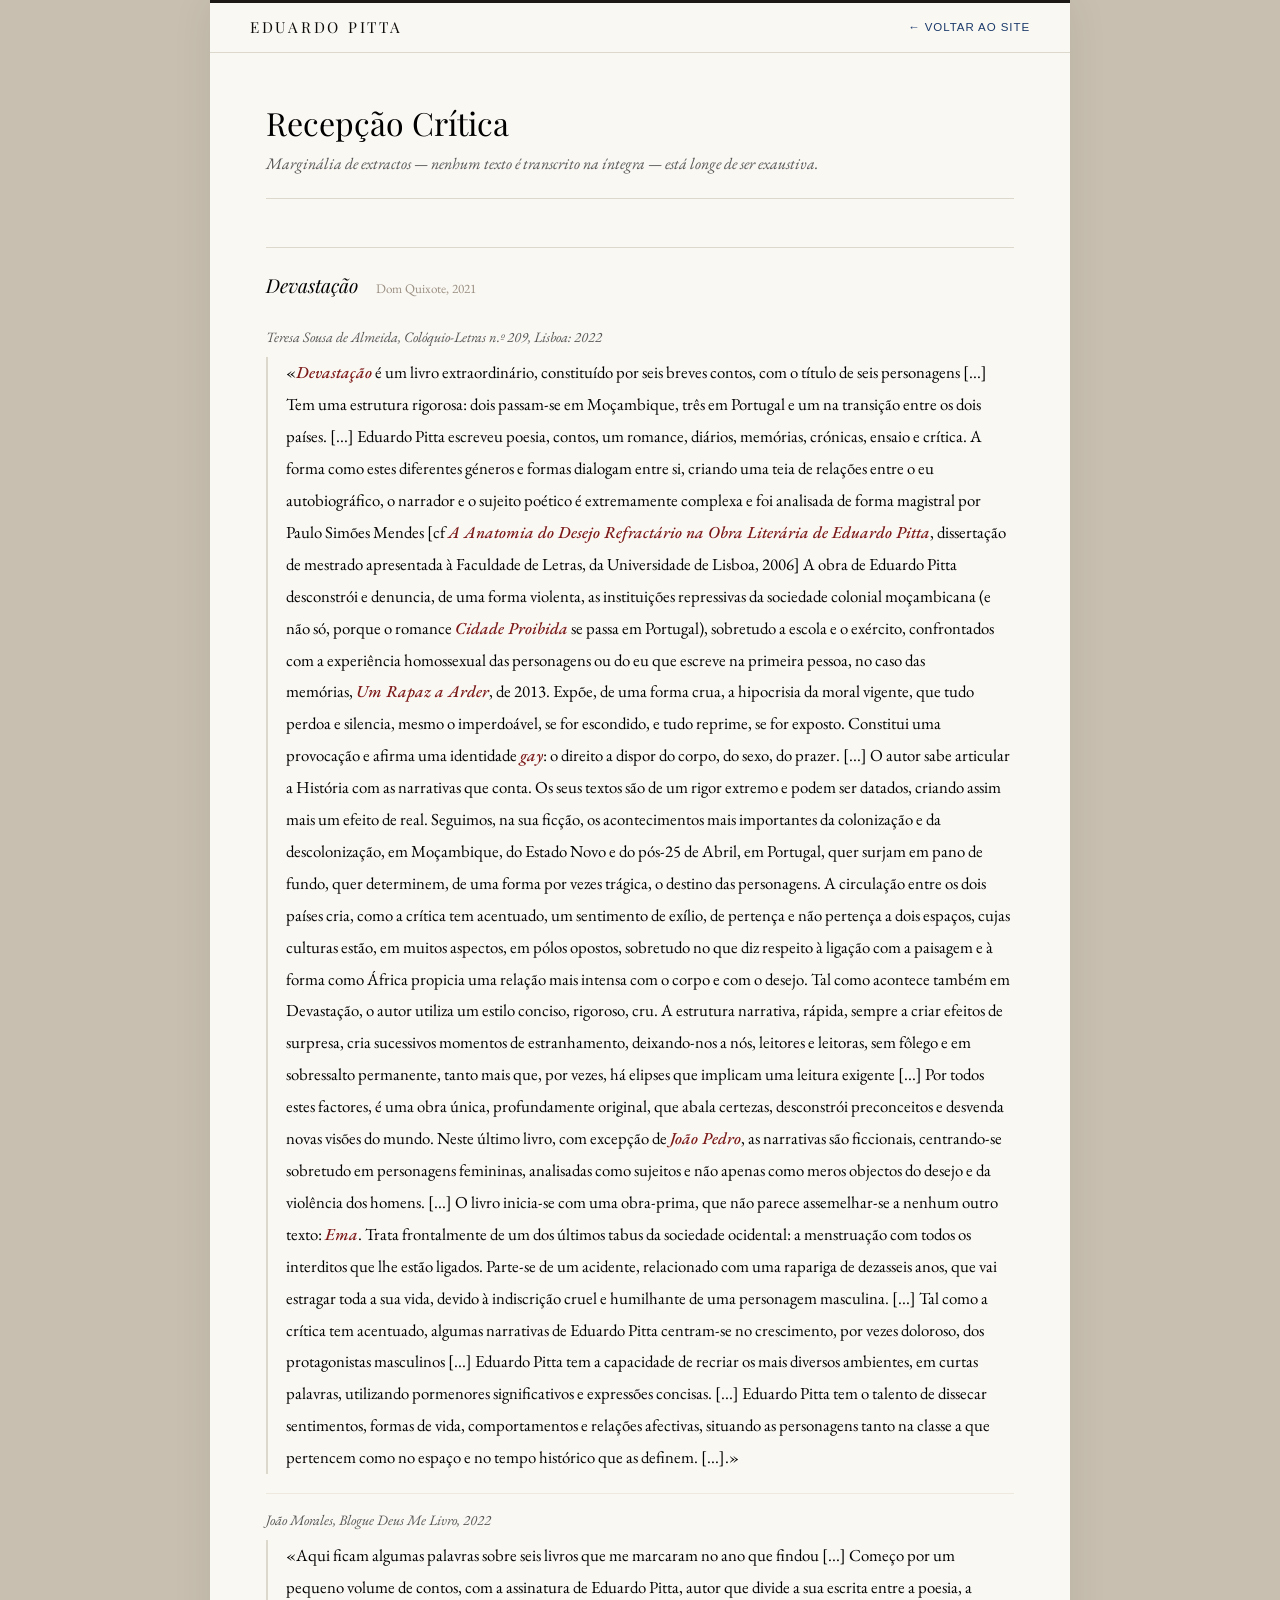
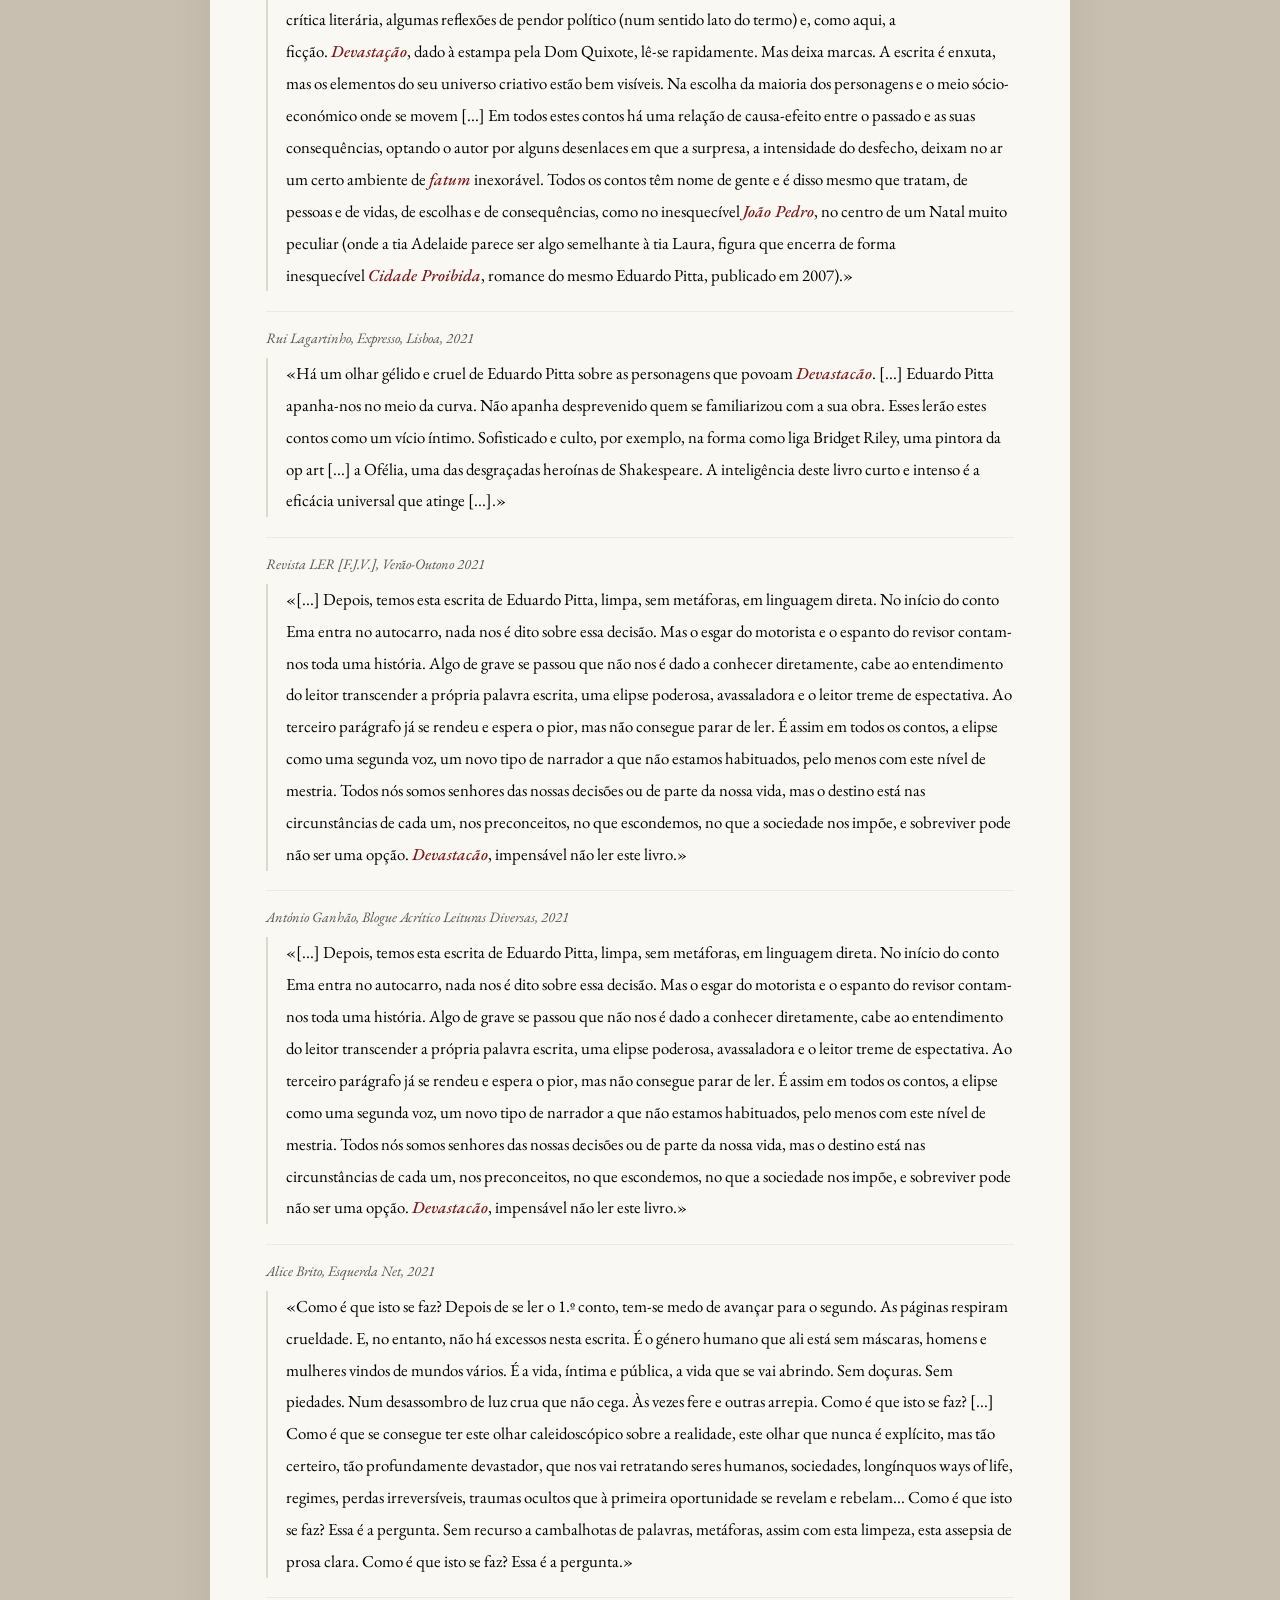
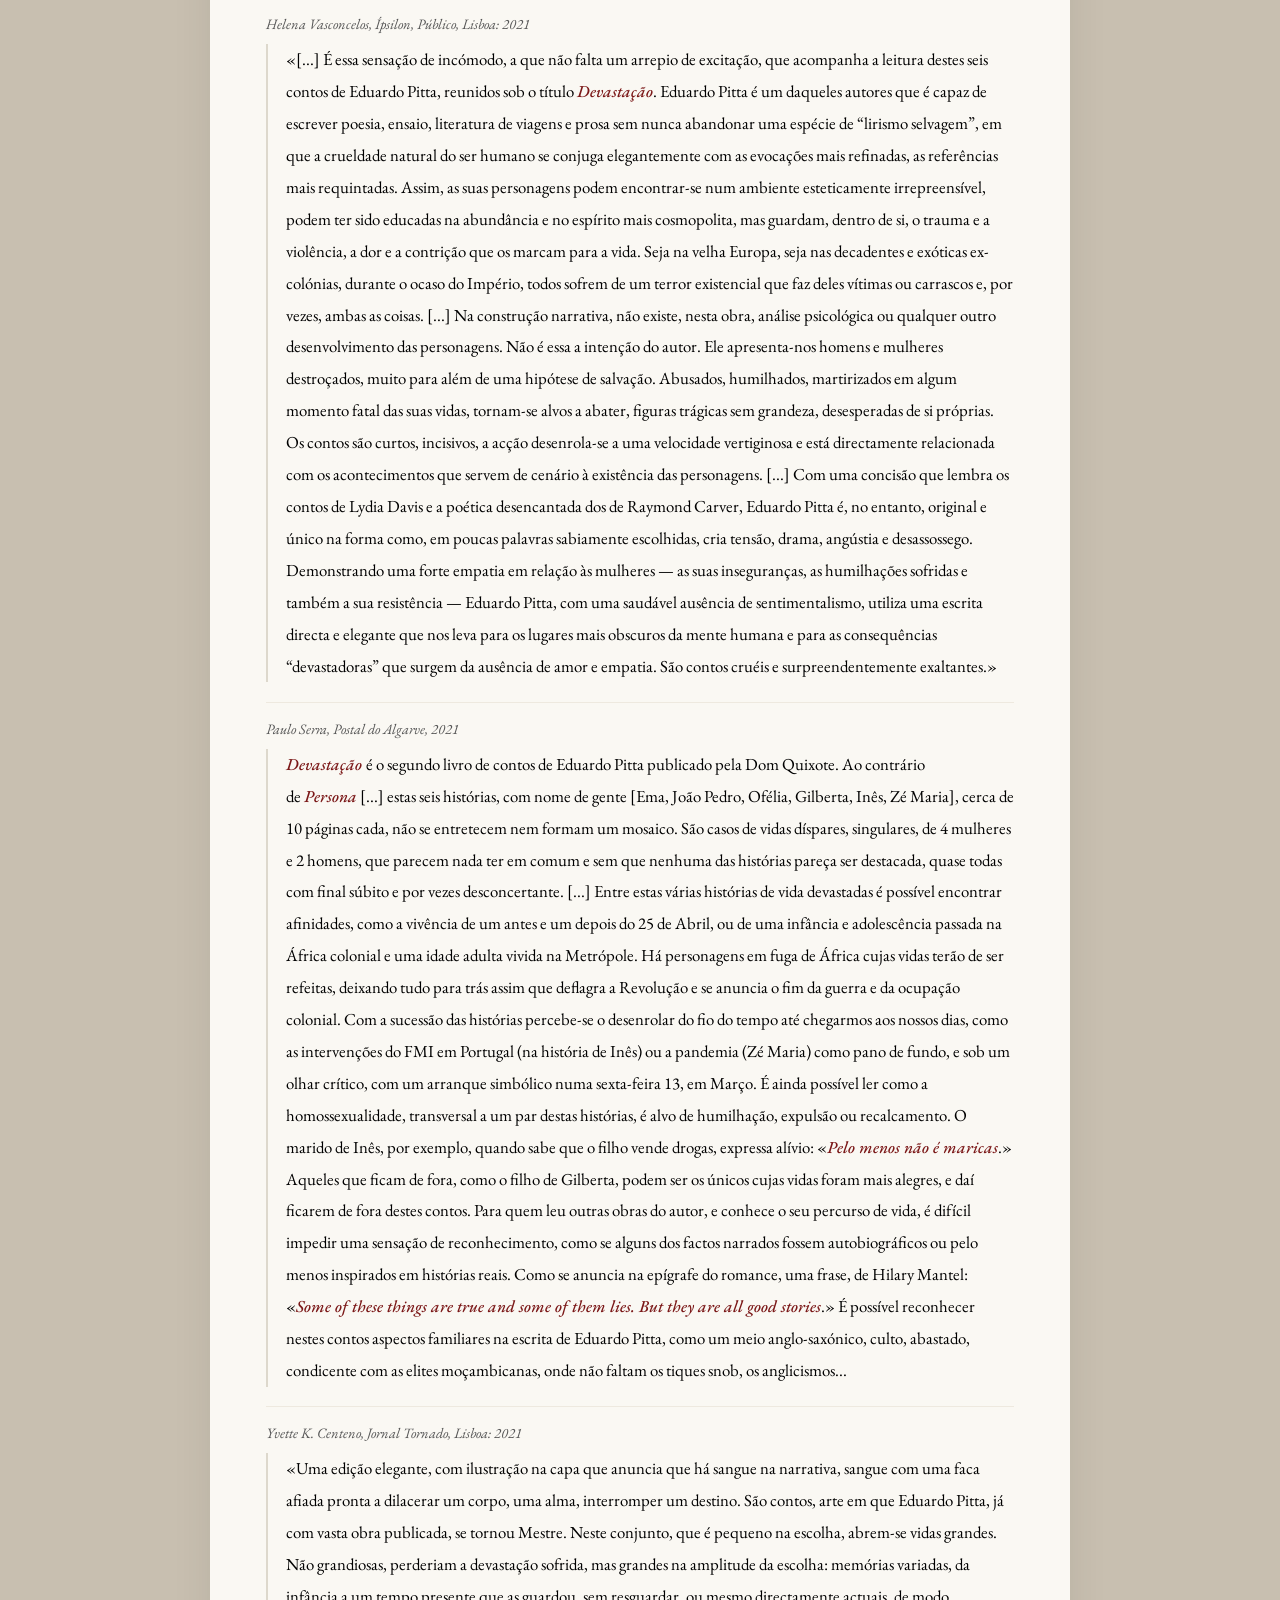
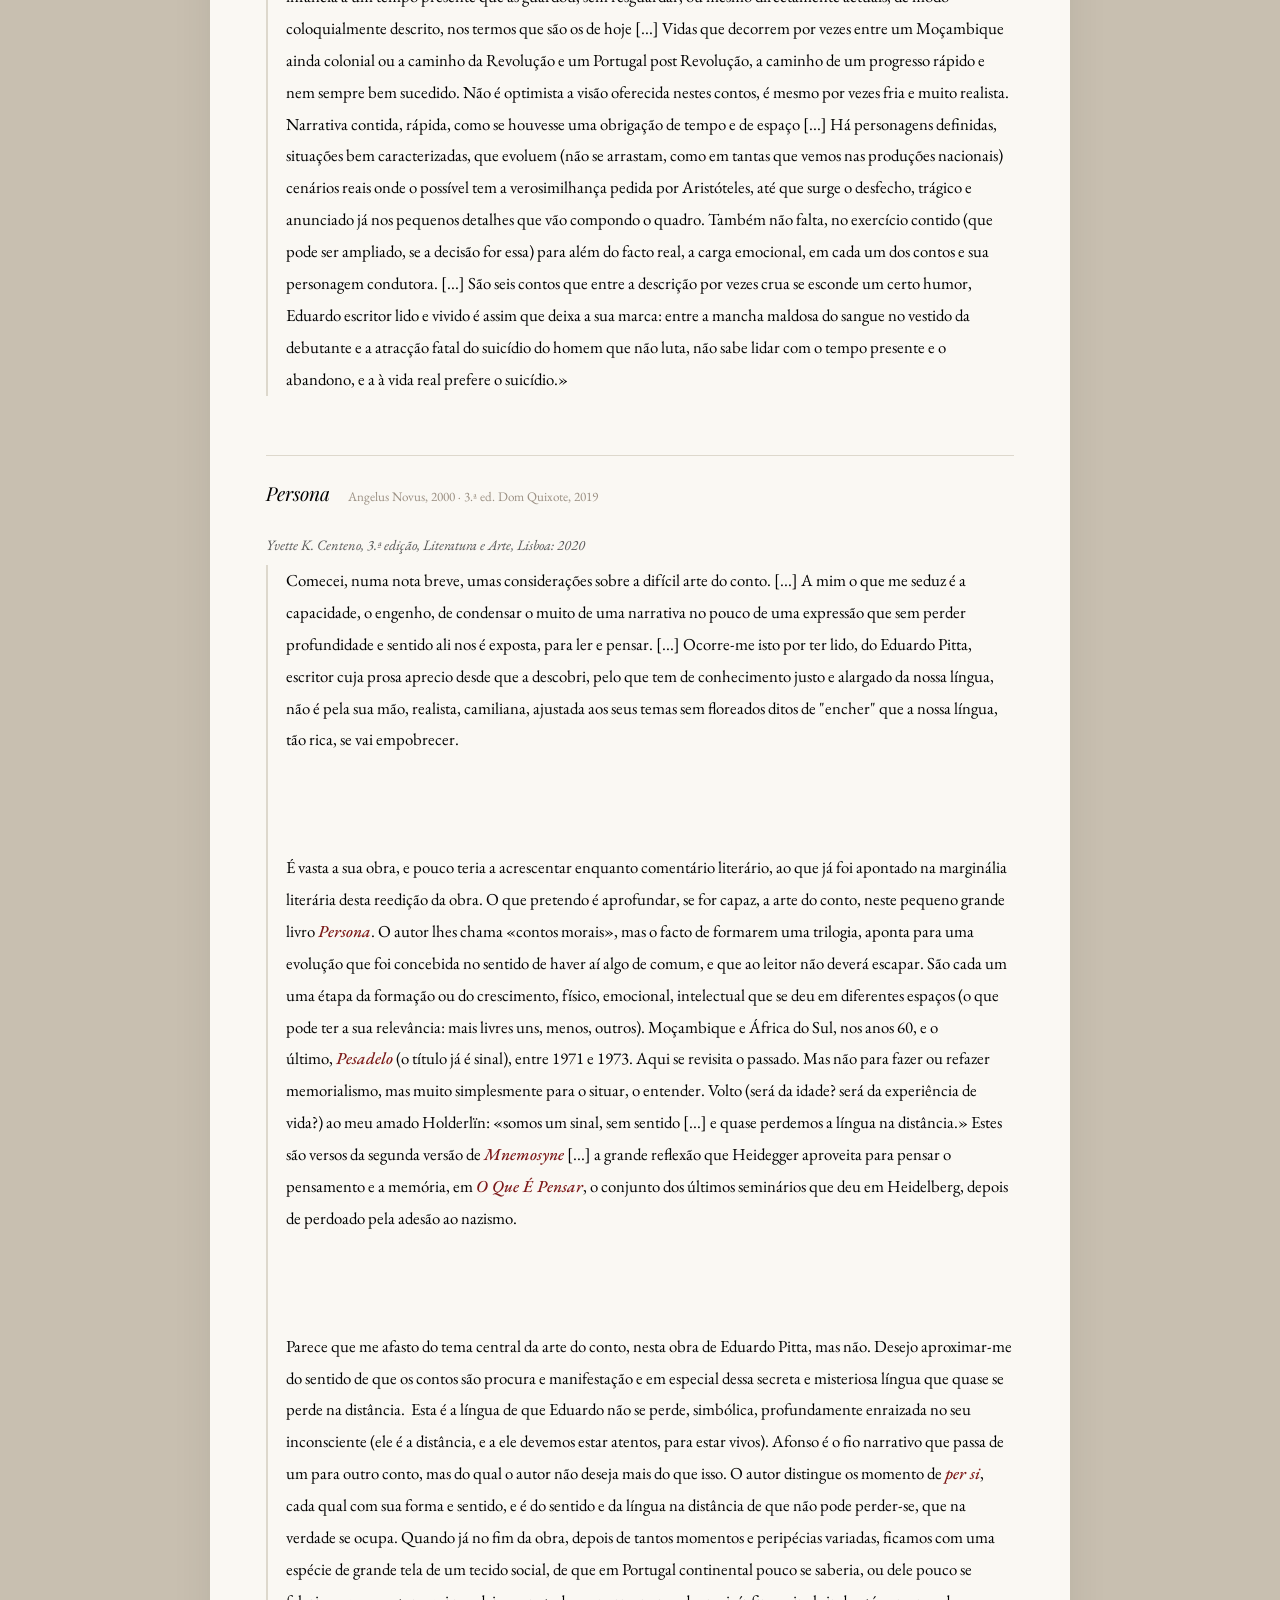
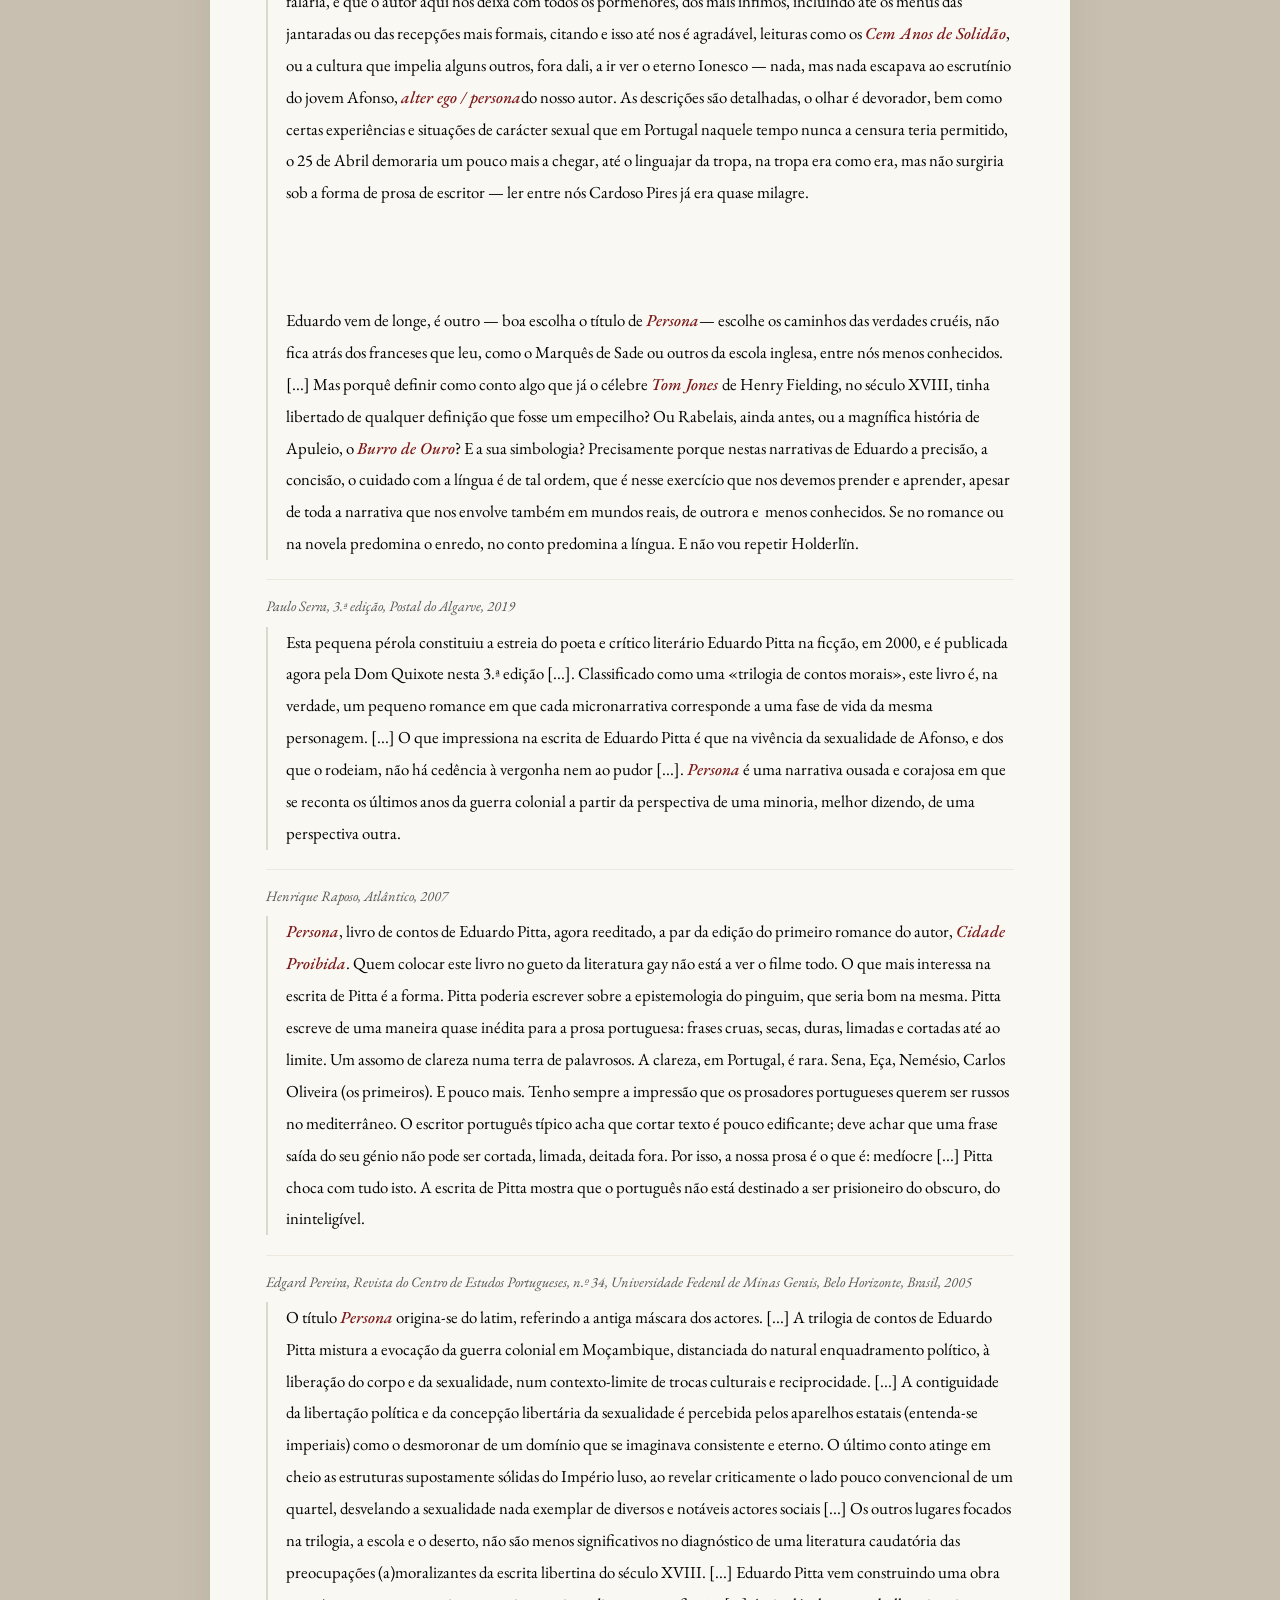
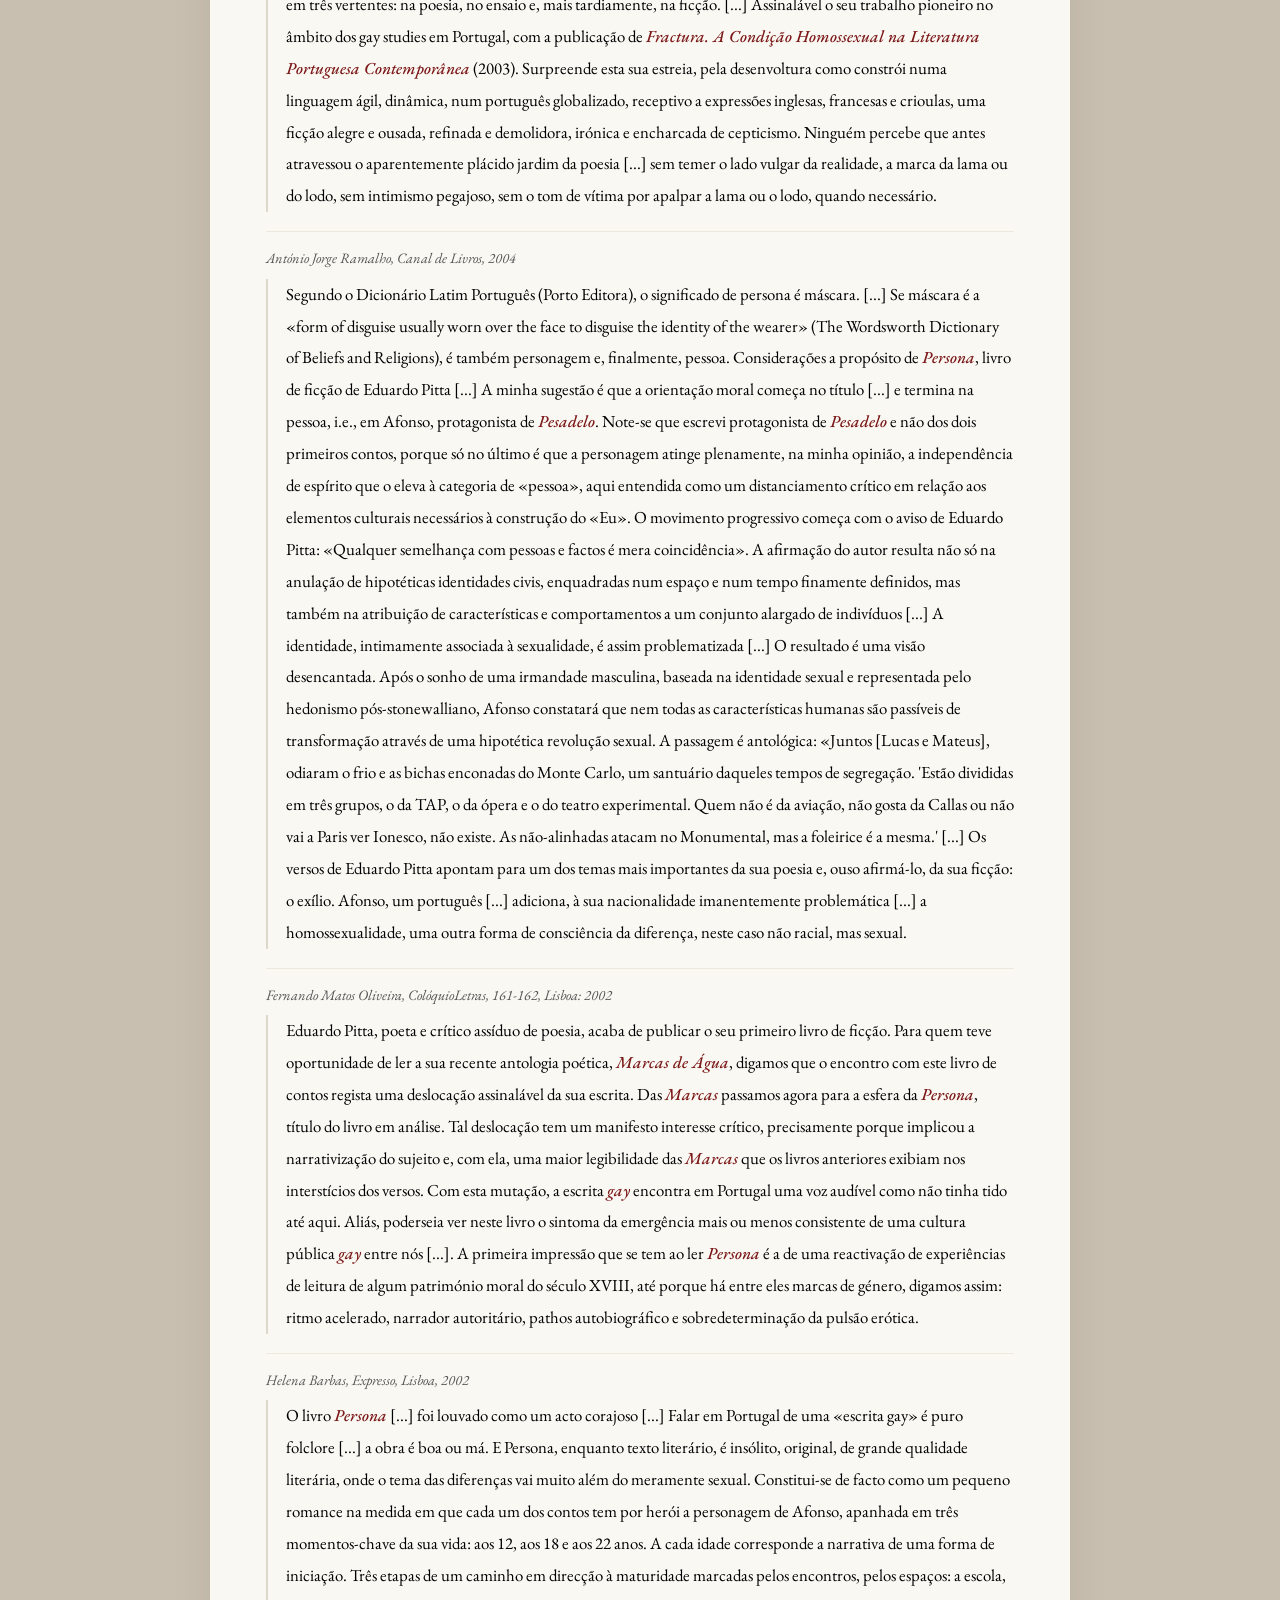
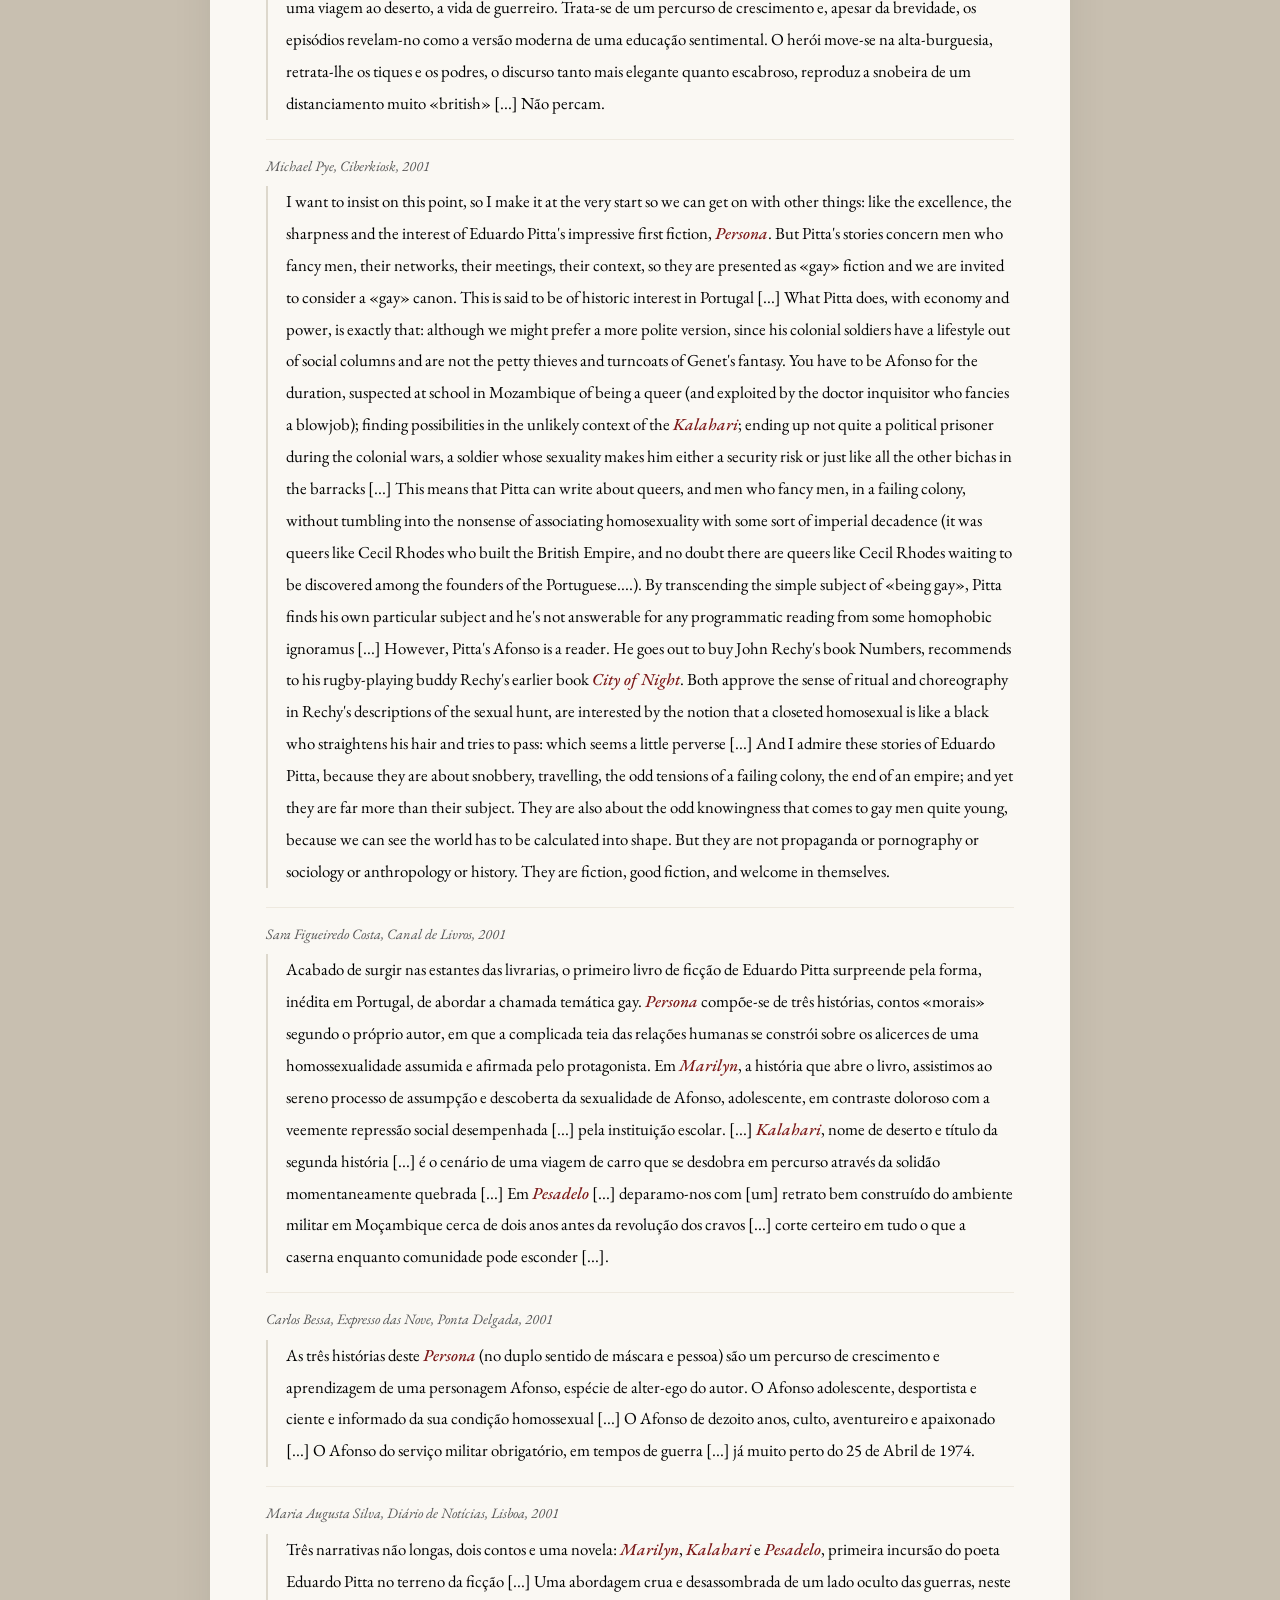
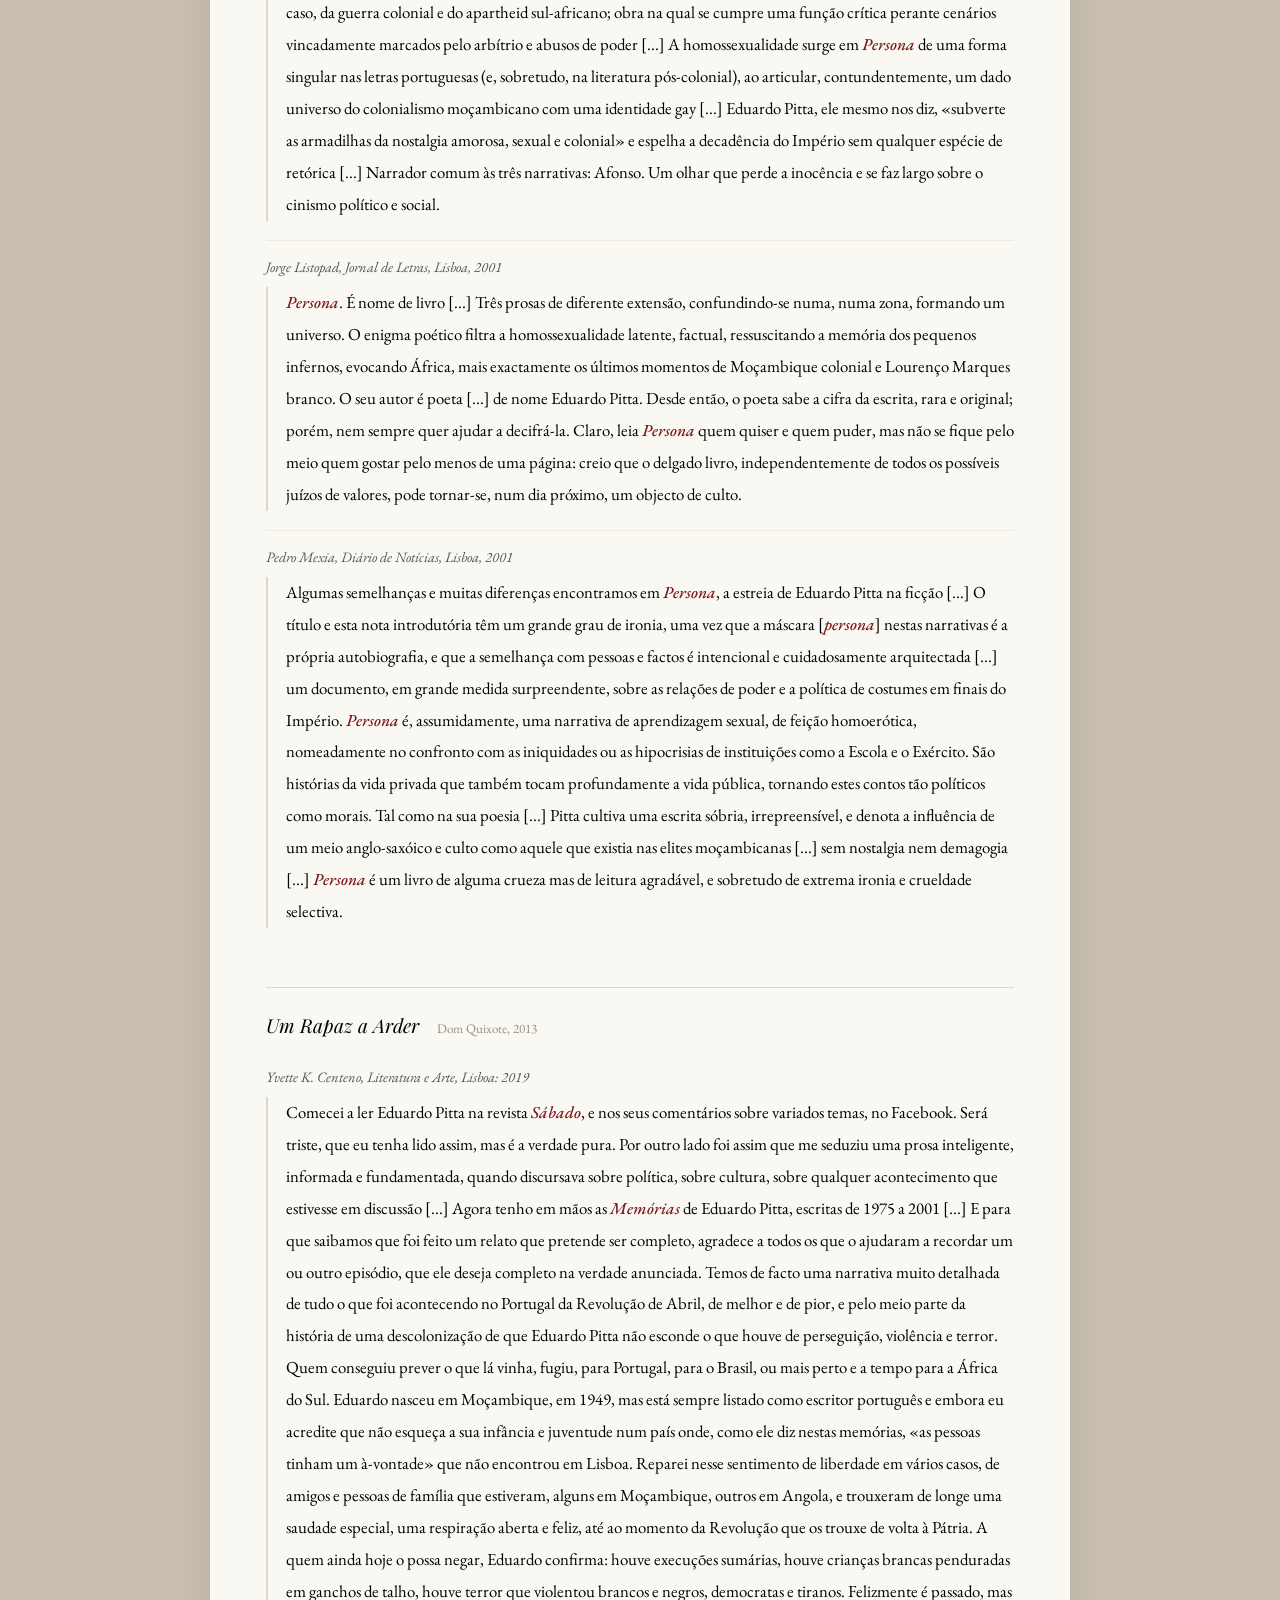
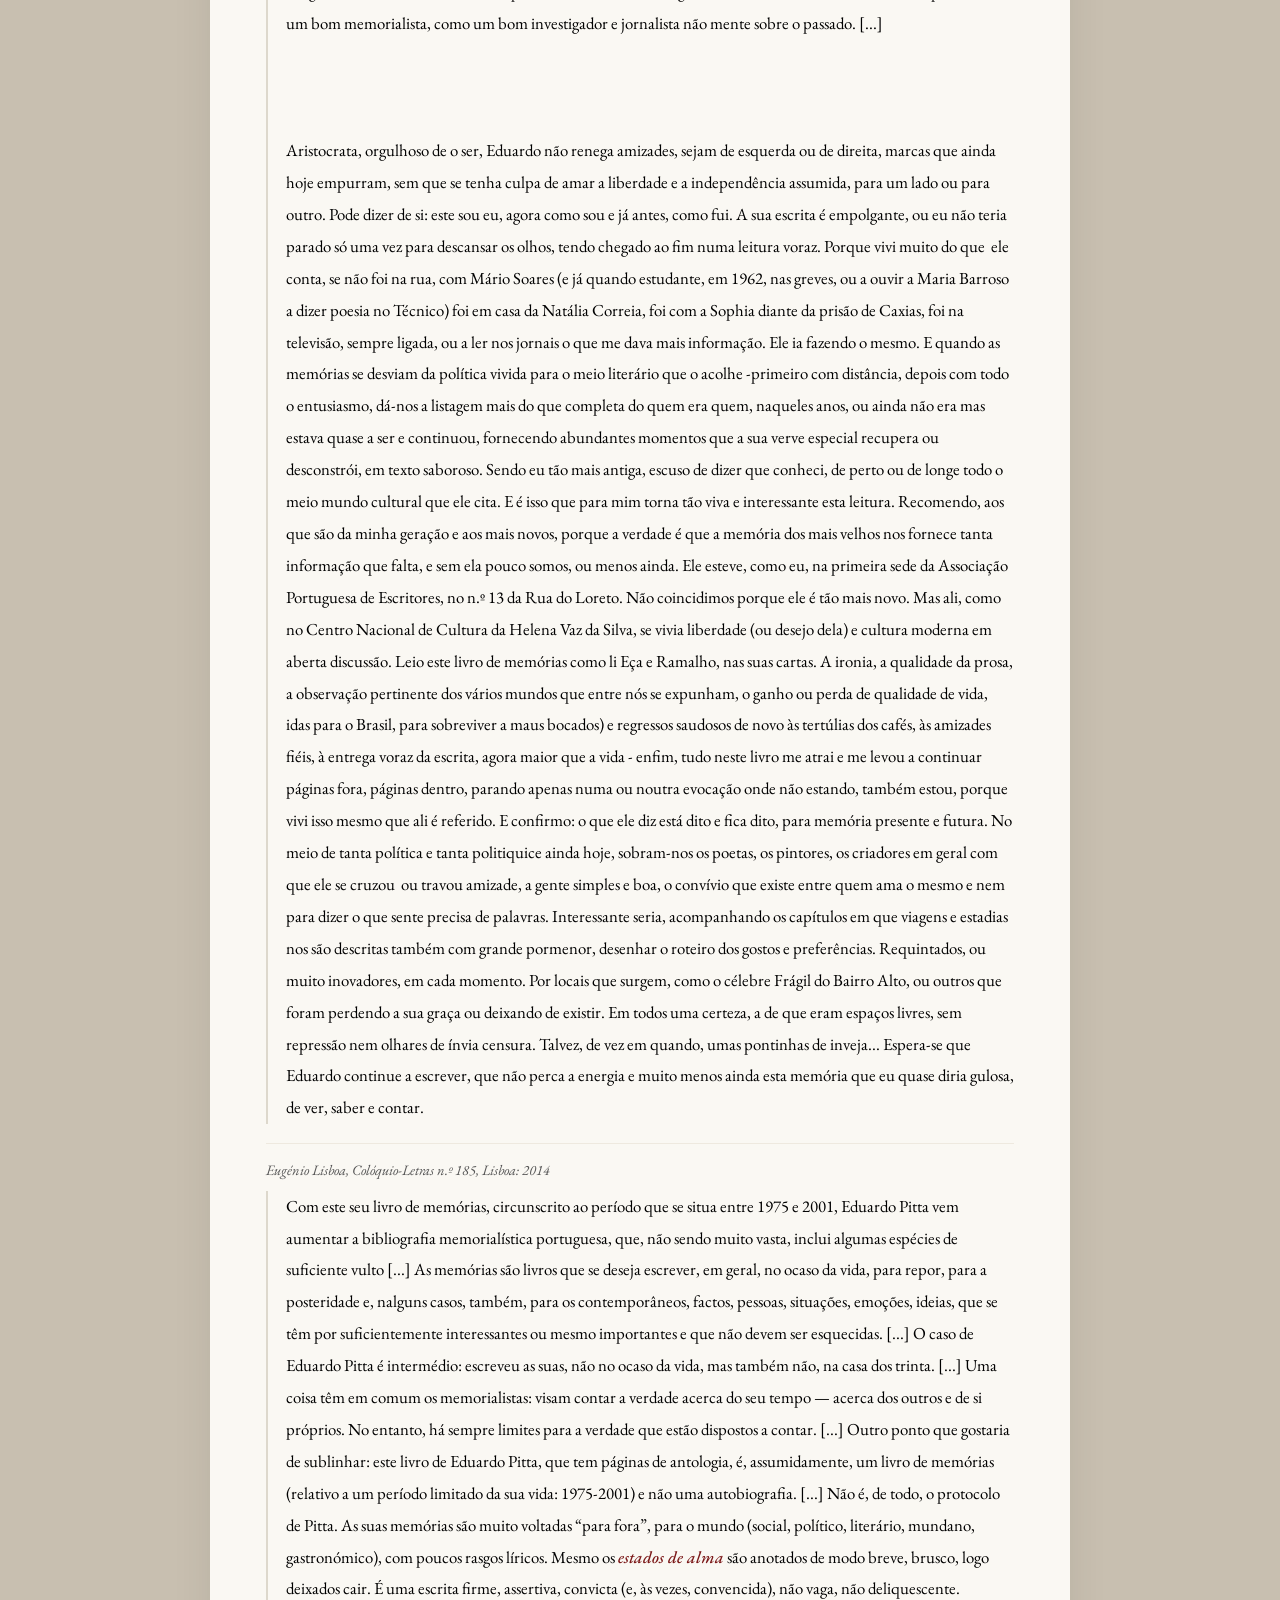
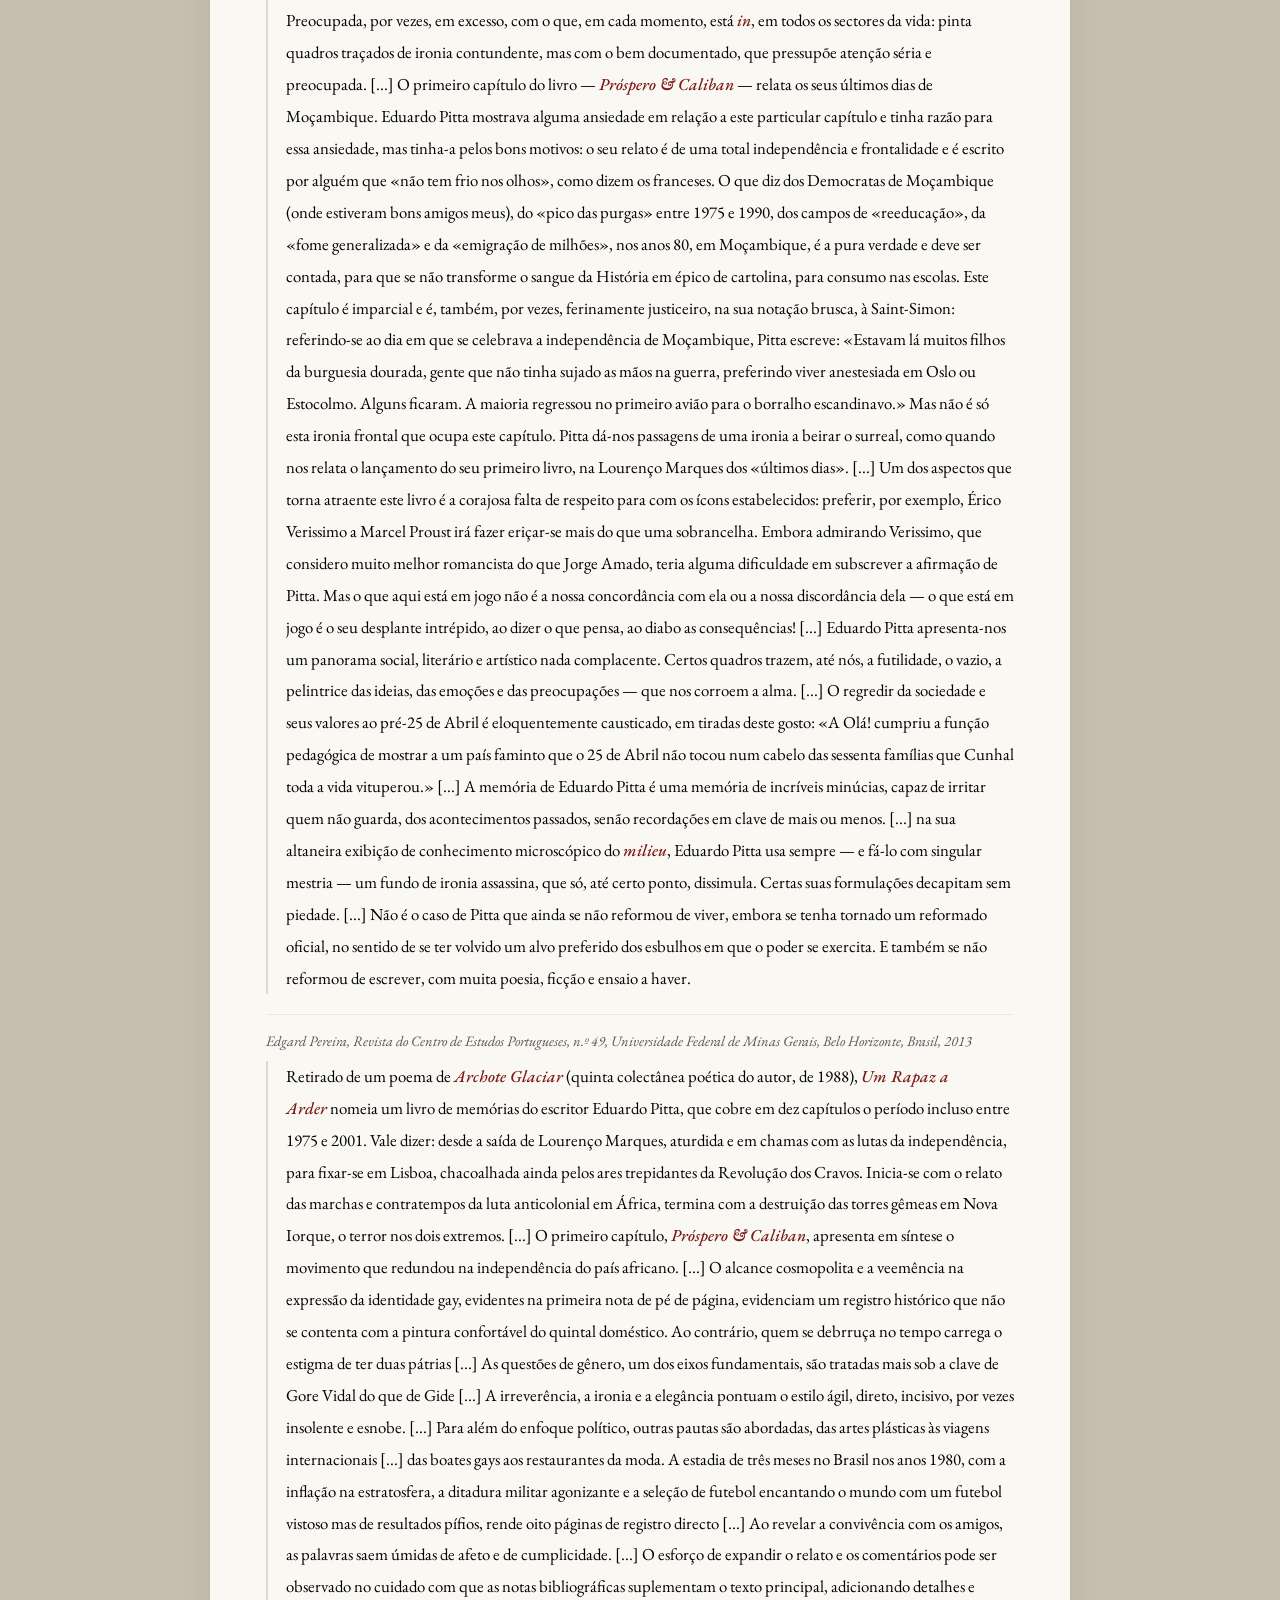
==== commit 256e14a6: "Add files via upload" ====
--- a/recepcao.html
+++ b/recepcao.html
@@ -20,12 +20,11 @@
     h2{font-family:"Playfair Display",Georgia,serif;font-size:1.2rem;font-weight:400;padding:1.5rem 0 .8rem;border-top:1px solid #DDD8CC}
     h2 em{font-style:italic}
     h2 .editora{font-family:"EB Garamond",Georgia,serif;font-size:.82rem;font-style:normal;font-weight:400;color:#9A8F82;margin-left:.8rem}
-    .entry{padding:1rem 0;border-bottom:1px solid #EEE9DF}
+    .entry{padding:1rem 0 1.2rem;border-bottom:1px solid #EEE9DF}
     .entry:last-child{border-bottom:none}
-    .meta{font-size:.9rem;color:#555;margin-bottom:.6rem}
-    .meta strong{color:#000;font-weight:500}
-    .excerpt{font-size:1.15rem;line-height:1.9;color:#000;border-left:2px solid #DDD8CC;padding-left:1.1rem}
-    .excerpt em{font-style:italic;font-weight:600;color:#7B1818}
+    .meta{font-size:.9rem;color:#555;margin-bottom:.7rem;font-style:italic}
+    .excerpt{font-size:1.05rem;line-height:1.9;color:#000;border-left:2px solid #DDD8CC;padding-left:1.1rem}
+    .excerpt em{font-style:italic;color:#7B1818;font-weight:500}
     @media(max-width:640px){.content{padding:2rem 1.5rem 4rem}}
   </style>
 </head>
@@ -42,444 +41,448 @@
 <div class="obra">
   <h2><em>Devastação</em> <span class="editora">Dom Quixote, 2021</span></h2>
   <div class="entry">
-    <p class="meta"><strong>Teresa Sousa de Almeida</strong> &nbsp;·&nbsp; Colóquio-Letras n.º 209 &nbsp;·&nbsp; 2022</p>
-    <p class="excerpt">«É uma obra única, profundamente original, que abala certezas, desconstrói preconceitos e desvenda novas visões do mundo. [...] Eduardo Pitta tem o talento de dissecar sentimentos, formas de vida, comportamentos e relações afectivas, situando as personagens tanto na classe a que pertencem como no espaço e no tempo histórico que as definem.»</p>
-  </div>
-  <div class="entry">
-    <p class="meta"><strong>João Morales</strong> &nbsp;·&nbsp; Blogue Deus Me Livro &nbsp;·&nbsp; 2022</p>
-    <p class="excerpt">«<em>Devastação</em> lê-se rapidamente. Mas deixa marcas. A escrita é enxuta, mas os elementos do seu universo criativo estão bem visíveis. [...] Em todos estes contos há uma relação de causa-efeito entre o passado e as suas consequências, optando o autor por alguns desenlaces em que a surpresa, a intensidade do desfecho, deixam no ar um certo ambiente de <em>fatum</em> inexorável.»</p>
-  </div>
-  <div class="entry">
-    <p class="meta"><strong>Rui Lagartinho</strong> &nbsp;·&nbsp; Expresso &nbsp;·&nbsp; 2021</p>
-    <p class="excerpt">«Há um olhar gélido e cruel de Eduardo Pitta sobre as personagens que povoam <em>Devastação</em>. [...] Não apanha desprevenido quem se familiarizou com a sua obra. A inteligência deste livro curto e intenso é a eficácia universal que atinge.»</p>
-  </div>
-  <div class="entry">
-    <p class="meta"><strong>Revista LER [F.J.V.]</strong> &nbsp;·&nbsp; Verão-Outono &nbsp;·&nbsp; 2021</p>
-    <p class="excerpt">«Temos esta escrita de Eduardo Pitta, limpa, sem metáforas, em linguagem direta. [...] A elipse como uma segunda voz, um novo tipo de narrador a que não estamos habituados, pelo menos com este nível de mestria. <em>Devastação</em>, impensável não ler este livro.»</p>
-  </div>
-  <div class="entry">
-    <p class="meta"><strong>Alice Brito</strong> &nbsp;·&nbsp; Esquerda Net &nbsp;·&nbsp; 2021</p>
-    <p class="excerpt">«Como é que isto se faz? Depois de se ler o 1.º conto, tem-se medo de avançar para o segundo. As páginas respiram crueldade. E, no entanto, não há excessos nesta escrita. É o género humano que ali está sem máscaras.»</p>
-  </div>
-  <div class="entry">
-    <p class="meta"><strong>Helena Vasconcelos</strong> &nbsp;·&nbsp; Ípsilon / Público &nbsp;·&nbsp; 2021</p>
-    <p class="excerpt">«Com uma concisão que lembra os contos de Lydia Davis e a poética desencantada dos de Raymond Carver, Eduardo Pitta é, no entanto, original e único na forma como, em poucas palavras sabiamente escolhidas, cria tensão, drama, angústia e desassossego. [...] São contos cruéis e surpreendentemente exaltantes.»</p>
-  </div>
-  <div class="entry">
-    <p class="meta"><strong>Paulo Serra</strong> &nbsp;·&nbsp; Postal do Algarve &nbsp;·&nbsp; 2021</p>
-    <p class="excerpt">«São casos de vidas díspares, singulares, de 4 mulheres e 2 homens [...] Com a sucessão das histórias percebe-se o desenrolar do fio do tempo até chegarmos aos nossos dias. [...] É ainda possível ler como a homossexualidade, transversal a um par destas histórias, é alvo de humilhação, expulsão ou recalcamento.»</p>
-  </div>
-  <div class="entry">
-    <p class="meta"><strong>Yvette K. Centeno</strong> &nbsp;·&nbsp; Jornal Tornado &nbsp;·&nbsp; 2021</p>
-    <p class="excerpt">«São contos, arte em que Eduardo Pitta, já com vasta obra publicada, se tornou Mestre. [...] Narrativa contida, rápida [...] cenários reais onde o possível tem a verosimilhança pedida por Aristóteles, até que surge o desfecho, trágico e anunciado já nos pequenos detalhes que vão compondo o quadro.»</p>
+    <p class="meta">Teresa Sousa de Almeida, Colóquio-Letras n.º 209, Lisboa: 2022</p>
+    <p class="excerpt">«<em>Devastação</em> é um livro extraordinário, constituído por seis breves contos, com o título de seis personagens [...] Tem uma estrutura rigorosa: dois passam-se em Moçambique, três em Portugal e um na transição entre os dois países. [...] Eduardo Pitta escreveu poesia, contos, um romance, diários, memórias, crónicas, ensaio e crítica. A forma como estes diferentes géneros e formas dialogam entre si, criando uma teia de relações entre o eu autobiográfico, o narrador e o sujeito poético é extremamente complexa e foi analisada de forma magistral por Paulo Simões Mendes [cf <em>A Anatomia do Desejo Refractário na Obra Literária de Eduardo Pitta</em>, dissertação de mestrado apresentada à Faculdade de Letras, da Universidade de Lisboa, 2006] A obra de Eduardo Pitta desconstrói e denuncia, de uma forma violenta, as instituições repressivas da sociedade colonial moçambicana (e não só, porque o romance <em>Cidade Proibida</em> se passa em Portugal), sobretudo a escola e o exército, confrontados com a experiência homossexual das personagens ou do eu que escreve na primeira pessoa, no caso das memórias, <em>Um Rapaz a Arder</em>, de 2013. Expõe, de uma forma crua, a hipocrisia da moral vigente, que tudo perdoa e silencia, mesmo o imperdoável, se for escondido, e tudo reprime, se for exposto. Constitui uma provocação e afirma uma identidade <em>gay</em>: o direito a dispor do corpo, do sexo, do prazer. [...] O autor sabe articular a História com as narrativas que conta. Os seus textos são de um rigor extremo e podem ser datados, criando assim mais um efeito de real. Seguimos, na sua ficção, os acontecimentos mais importantes da colonização e da descolonização, em Moçambique, do Estado Novo e do pós-25 de Abril, em Portugal, quer surjam em pano de fundo, quer determinem, de uma forma por vezes trágica, o destino das personagens. A circulação entre os dois países cria, como a crítica tem acentuado, um sentimento de exílio, de pertença e não pertença a dois espaços, cujas culturas estão, em muitos aspectos, em pólos opostos, sobretudo no que diz respeito à ligação com a paisagem e à forma como África propicia uma relação mais intensa com o corpo e com o desejo. Tal como acontece também em Devastação, o autor utiliza um estilo conciso, rigoroso, cru. A estrutura narrativa, rápida, sempre a criar efeitos de surpresa, cria sucessivos momentos de estranhamento, deixando-nos a nós, leitores e leitoras, sem fôlego e em sobressalto permanente, tanto mais que, por vezes, há elipses que implicam uma leitura exigente [...] Por todos estes factores, é uma obra única, profundamente original, que abala certezas, desconstrói preconceitos e desvenda novas visões do mundo. Neste último livro, com excepção de <em>João Pedro</em>, as narrativas são ficcionais, centrando-se sobretudo em personagens femininas, analisadas como sujeitos e não apenas como meros objectos do desejo e da violência dos homens. [...] O livro inicia-se com uma obra-prima, que não parece assemelhar-se a nenhum outro texto: <em>Ema</em>. Trata frontalmente de um dos últimos tabus da sociedade ocidental: a menstruação com todos os interditos que lhe estão ligados. Parte-se de um acidente, relacionado com uma rapariga de dezasseis anos, que vai estragar toda a sua vida, devido à indiscrição cruel e humilhante de uma personagem masculina. [...] Tal como a crítica tem acentuado, algumas narrativas de Eduardo Pitta centram-se no crescimento, por vezes doloroso, dos protagonistas masculinos [...] Eduardo Pitta tem a capacidade de recriar os mais diversos ambientes, em curtas palavras, utilizando pormenores significativos e expressões concisas. [...] Eduardo Pitta tem o talento de dissecar sentimentos, formas de vida, comportamentos e relações afectivas, situando as personagens tanto na classe a que pertencem como no espaço e no tempo histórico que as definem. [...].»</p>
+  </div>
+  <div class="entry">
+    <p class="meta">João Morales, Blogue Deus Me Livro, 2022</p>
+    <p class="excerpt">«Aqui ficam algumas palavras sobre seis livros que me marcaram no ano que findou [...] Começo por um pequeno volume de contos, com a assinatura de Eduardo Pitta, autor que divide a sua escrita entre a poesia, a crítica literária, algumas reflexões de pendor político (num sentido lato do termo) e, como aqui, a ficção. <em>Devastação</em>, dado à estampa pela Dom Quixote, lê-se rapidamente. Mas deixa marcas. A escrita é enxuta, mas os elementos do seu universo criativo estão bem visíveis. Na escolha da maioria dos personagens e o meio sócio-económico onde se movem [...] Em todos estes contos há uma relação de causa-efeito entre o passado e as suas consequências, optando o autor por alguns desenlaces em que a surpresa, a intensidade do desfecho, deixam no ar um certo ambiente de <em>fatum</em> inexorável. Todos os contos têm nome de gente e é disso mesmo que tratam, de pessoas e de vidas, de escolhas e de consequências, como no inesquecível <em>João Pedro</em>, no centro de um Natal muito peculiar (onde a tia Adelaide parece ser algo semelhante à tia Laura, figura que encerra de forma inesquecível <em>Cidade Proibida</em>, romance do mesmo Eduardo Pitta, publicado em 2007).»</p>
+  </div>
+  <div class="entry">
+    <p class="meta">Rui Lagartinho, Expresso, Lisboa, 2021</p>
+    <p class="excerpt">«Há um olhar gélido e cruel de Eduardo Pitta sobre as personagens que povoam <em>Devastacão</em>. [...] Eduardo Pitta apanha-nos no meio da curva. Não apanha desprevenido quem se familiarizou com a sua obra. Esses lerão estes contos como um vício íntimo. Sofisticado e culto, por exemplo, na forma como liga Bridget Riley, uma pintora da op art [...] a Ofélia, uma das desgraçadas heroínas de Shakespeare. A inteligência deste livro curto e intenso é a eficácia universal que atinge [...].»</p>
+  </div>
+  <div class="entry">
+    <p class="meta">Revista LER [F.J.V.], Verão-Outono 2021</p>
+    <p class="excerpt">«[...] Depois, temos esta escrita de Eduardo Pitta, limpa, sem metáforas, em linguagem direta. No início do conto Ema entra no autocarro, nada nos é dito sobre essa decisão. Mas o esgar do motorista e o espanto do revisor contam-nos toda uma história. Algo de grave se passou que não nos é dado a conhecer diretamente, cabe ao entendimento do leitor transcender a própria palavra escrita, uma elipse poderosa, avassaladora e o leitor treme de espectativa. Ao terceiro parágrafo já se rendeu e espera o pior, mas não consegue parar de ler. É assim em todos os contos, a elipse como uma segunda voz, um novo tipo de narrador a que não estamos habituados, pelo menos com este nível de mestria. Todos nós somos senhores das nossas decisões ou de parte da nossa vida, mas o destino está nas circunstâncias de cada um, nos preconceitos, no que escondemos, no que a sociedade nos impõe, e sobreviver pode não ser uma opção. <em>Devastacão</em>, impensável não ler este livro.»</p>
+  </div>
+  <div class="entry">
+    <p class="meta">António Ganhão, Blogue Acrítico Leituras Diversas, 2021</p>
+    <p class="excerpt">«[...] Depois, temos esta escrita de Eduardo Pitta, limpa, sem metáforas, em linguagem direta. No início do conto Ema entra no autocarro, nada nos é dito sobre essa decisão. Mas o esgar do motorista e o espanto do revisor contam-nos toda uma história. Algo de grave se passou que não nos é dado a conhecer diretamente, cabe ao entendimento do leitor transcender a própria palavra escrita, uma elipse poderosa, avassaladora e o leitor treme de espectativa. Ao terceiro parágrafo já se rendeu e espera o pior, mas não consegue parar de ler. É assim em todos os contos, a elipse como uma segunda voz, um novo tipo de narrador a que não estamos habituados, pelo menos com este nível de mestria. Todos nós somos senhores das nossas decisões ou de parte da nossa vida, mas o destino está nas circunstâncias de cada um, nos preconceitos, no que escondemos, no que a sociedade nos impõe, e sobreviver pode não ser uma opção. <em>Devastacão</em>, impensável não ler este livro.»</p>
+  </div>
+  <div class="entry">
+    <p class="meta">Alice Brito, Esquerda Net, 2021</p>
+    <p class="excerpt">«Como é que isto se faz? Depois de se ler o 1.º conto, tem-se medo de avançar para o segundo. As páginas respiram crueldade. E, no entanto, não há excessos nesta escrita. É o género humano que ali está sem máscaras, homens e mulheres vindos de mundos vários. É a vida, íntima e pública, a vida que se vai abrindo. Sem doçuras. Sem piedades. Num desassombro de luz crua que não cega. Às vezes fere e outras arrepia. Como é que isto se faz? [...] Como é que se consegue ter este olhar caleidoscópico sobre a realidade, este olhar que nunca é explícito, mas tão certeiro, tão profundamente devastador, que nos vai retratando seres humanos, sociedades, longínquos ways of life, regimes, perdas irreversíveis, traumas ocultos que à primeira oportunidade se revelam e rebelam... Como é que isto se faz? Essa é a pergunta. Sem recurso a cambalhotas de palavras, metáforas, assim com esta limpeza, esta assepsia de prosa clara. Como é que isto se faz? Essa é a pergunta.»</p>
+  </div>
+  <div class="entry">
+    <p class="meta">Helena Vasconcelos, Ípsilon, Público, Lisboa: 2021</p>
+    <p class="excerpt">«[...] É essa sensação de incómodo, a que não falta um arrepio de excitação, que acompanha a leitura destes seis contos de Eduardo Pitta, reunidos sob o título <em>Devastação</em>. Eduardo Pitta é um daqueles autores que é capaz de escrever poesia, ensaio, literatura de viagens e prosa sem nunca abandonar uma espécie de “lirismo selvagem”, em que a crueldade natural do ser humano se conjuga elegantemente com as evocações mais refinadas, as referências mais requintadas. Assim, as suas personagens podem encontrar-se num ambiente esteticamente irrepreensível, podem ter sido educadas na abundância e no espírito mais cosmopolita, mas guardam, dentro de si, o trauma e a violência, a dor e a contrição que os marcam para a vida. Seja na velha Europa, seja nas decadentes e exóticas ex-colónias, durante o ocaso do Império, todos sofrem de um terror existencial que faz deles vítimas ou carrascos e, por vezes, ambas as coisas. [...] Na construção narrativa, não existe, nesta obra, análise psicológica ou qualquer outro desenvolvimento das personagens. Não é essa a intenção do autor. Ele apresenta-nos homens e mulheres destroçados, muito para além de uma hipótese de salvação. Abusados, humilhados, martirizados em algum momento fatal das suas vidas, tornam-se alvos a abater, figuras trágicas sem grandeza, desesperadas de si próprias. Os contos são curtos, incisivos, a acção desenrola-se a uma velocidade vertiginosa e está directamente relacionada com os acontecimentos que servem de cenário à existência das personagens. [...] Com uma concisão que lembra os contos de Lydia Davis e a poética desencantada dos de Raymond Carver, Eduardo Pitta é, no entanto, original e único na forma como, em poucas palavras sabiamente escolhidas, cria tensão, drama, angústia e desassossego. Demonstrando uma forte empatia em relação às mulheres — as suas inseguranças, as humilhações sofridas e também a sua resistência — Eduardo Pitta, com uma saudável ausência de sentimentalismo, utiliza uma escrita directa e elegante que nos leva para os lugares mais obscuros da mente humana e para as consequências “devastadoras” que surgem da ausência de amor e empatia. São contos cruéis e surpreendentemente exaltantes.»</p>
+  </div>
+  <div class="entry">
+    <p class="meta">Paulo Serra, Postal do Algarve, 2021</p>
+    <p class="excerpt"><em>Devastação </em>é o segundo livro de contos de Eduardo Pitta publicado pela Dom Quixote. Ao contrário de <em>Persona</em> [...] estas seis histórias, com nome de gente [Ema, João Pedro, Ofélia, Gilberta, Inês, Zé Maria], cerca de 10 páginas cada, não se entretecem nem formam um mosaico. São casos de vidas díspares, singulares, de 4 mulheres e 2 homens, que parecem nada ter em comum e sem que nenhuma das histórias pareça ser destacada, quase todas com final súbito e por vezes desconcertante. [...] Entre estas várias histórias de vida devastadas é possível encontrar afinidades, como a vivência de um antes e um depois do 25 de Abril, ou de uma infância e adolescência passada na África colonial e uma idade adulta vivida na Metrópole. Há personagens em fuga de África cujas vidas terão de ser refeitas, deixando tudo para trás assim que deflagra a Revolução e se anuncia o fim da guerra e da ocupação colonial. Com a sucessão das histórias percebe-se o desenrolar do fio do tempo até chegarmos aos nossos dias, como as intervenções do FMI em Portugal (na história de Inês) ou a pandemia (Zé Maria) como pano de fundo, e sob um olhar crítico, com um arranque simbólico numa sexta-feira 13, em Março. É ainda possível ler como a homossexualidade, transversal a um par destas histórias, é alvo de humilhação, expulsão ou recalcamento. O marido de Inês, por exemplo, quando sabe que o filho vende drogas, expressa alívio: «<em>Pelo menos não é maricas</em>.» Aqueles que ficam de fora, como o filho de Gilberta, podem ser os únicos cujas vidas foram mais alegres, e daí ficarem de fora destes contos. Para quem leu outras obras do autor, e conhece o seu percurso de vida, é difícil impedir uma sensação de reconhecimento, como se alguns dos factos narrados fossem autobiográficos ou pelo menos inspirados em histórias reais. Como se anuncia na epígrafe do romance, uma frase, de Hilary Mantel: «<em>Some of these things are true and some of them lies. But they are all good stories</em>.» É possível reconhecer nestes contos aspectos familiares na escrita de Eduardo Pitta, como um meio anglo-saxónico, culto, abastado, condicente com as elites moçambicanas, onde não faltam os tiques snob, os anglicismos...</p>
+  </div>
+  <div class="entry">
+    <p class="meta">Yvette K. Centeno, Jornal Tornado, Lisboa: 2021</p>
+    <p class="excerpt">«Uma edição elegante, com ilustração na capa que anuncia que há sangue na narrativa, sangue com uma faca afiada pronta a dilacerar um corpo, uma alma, interromper um destino. São contos, arte em que Eduardo Pitta, já com vasta obra publicada, se tornou Mestre. Neste conjunto, que é pequeno na escolha, abrem-se vidas grandes. Não grandiosas, perderiam a devastação sofrida, mas grandes na amplitude da escolha: memórias variadas, da infância a um tempo presente que as guardou, sem resguardar, ou mesmo directamente actuais, de modo coloquialmente descrito, nos termos que são os de hoje [...] Vidas que decorrem por vezes entre um Moçambique ainda colonial ou a caminho da Revolução e um Portugal post Revolução, a caminho de um progresso rápido e nem sempre bem sucedido. Não é optimista a visão oferecida nestes contos, é mesmo por vezes fria e muito realista. Narrativa contida, rápida, como se houvesse uma obrigação de tempo e de espaço [...] Há personagens definidas, situações bem caracterizadas, que evoluem (não se arrastam, como em tantas que vemos nas produções nacionais) cenários reais onde o possível tem a verosimilhança pedida por Aristóteles, até que surge o desfecho, trágico e anunciado já nos pequenos detalhes que vão compondo o quadro. Também não falta, no exercício contido (que pode ser ampliado, se a decisão for essa) para além do facto real, a carga emocional, em cada um dos contos e sua personagem condutora. [...] São seis contos que entre a descrição por vezes crua se esconde um certo humor, Eduardo escritor lido e vivido é assim que deixa a sua marca: entre a mancha maldosa do sangue no vestido da debutante e a atracção fatal do suicídio do homem que não luta, não sabe lidar com o tempo presente e o abandono, e a à vida real prefere o suicídio.»</p>
+  </div>
+</div>
+
+<div class="obra">
+  <h2><em>Persona</em> <span class="editora">Angelus Novus, 2000 · 3.ª ed. Dom Quixote, 2019</span></h2>
+  <div class="entry">
+    <p class="meta">Yvette K. Centeno, 3.ª edição, Literatura e Arte, Lisboa: 2020</p>
+    <p class="excerpt">Comecei, numa nota breve, umas considerações sobre a difícil arte do conto. [...] A mim o que me seduz é a capacidade, o engenho, de condensar o muito de uma narrativa no pouco de uma expressão que sem perder profundidade e sentido ali nos é exposta, para ler e pensar. [...] Ocorre-me isto por ter lido, do Eduardo Pitta, escritor cuja prosa aprecio desde que a descobri, pelo que tem de conhecimento justo e alargado da nossa língua, não é pela sua mão, realista, camiliana, ajustada aos seus temas sem floreados ditos de "encher" que a nossa língua, tão rica, se vai empobrecer.<br><br> <br><br>É vasta a sua obra, e pouco teria a acrescentar enquanto comentário literário, ao que já foi apontado na marginália literária desta reedição da obra. O que pretendo é aprofundar, se for capaz, a arte do conto, neste pequeno grande livro <em>Persona</em>. O autor lhes chama «contos morais», mas o facto de formarem uma trilogia, aponta para uma evolução que foi concebida no sentido de haver aí algo de comum, e que ao leitor não deverá escapar. São cada um uma étapa da formação ou do crescimento, físico, emocional, intelectual que se deu em diferentes espaços (o que pode ter a sua relevância: mais livres uns, menos, outros). Moçambique e África do Sul, nos anos 60, e o último, <em>Pesadelo</em> (o título já é sinal), entre 1971 e 1973. Aqui se revisita o passado. Mas não para fazer ou refazer memorialismo, mas muito simplesmente para o situar, o entender. Volto (será da idade? será da experiência de vida?) ao meu amado Holderlïn: «somos um sinal, sem sentido [...] e quase perdemos a língua na distância.» Estes são versos da segunda versão de <em>Mnemosyne</em> [...] a grande reflexão que Heidegger aproveita para pensar o pensamento e a memória, em <em>O Que É Pensar</em>, o conjunto dos últimos seminários que deu em Heidelberg, depois de perdoado pela adesão ao nazismo.<br><br> <br><br>Parece que me afasto do tema central da arte do conto, nesta obra de Eduardo Pitta, mas não. Desejo aproximar-me do sentido de que os contos são procura e manifestação e em especial dessa secreta e misteriosa língua que quase se perde na distância.  Esta é a língua de que Eduardo não se perde, simbólica, profundamente enraizada no seu inconsciente (ele é a distância, e a ele devemos estar atentos, para estar vivos). Afonso é o fio narrativo que passa de um para outro conto, mas do qual o autor não deseja mais do que isso. O autor distingue os momento de <em>per si</em>, cada qual com sua forma e sentido, e é do sentido e da língua na distância de que não pode perder-se, que na verdade se ocupa. Quando já no fim da obra, depois de tantos momentos e peripécias variadas, ficamos com uma espécie de grande tela de um tecido social, de que em Portugal continental pouco se saberia, ou dele pouco se falaria, e que o autor aqui nos deixa com todos os pormenores, dos mais ínfimos, incluindo até os menus das jantaradas ou das recepções mais formais, citando e isso até nos é agradável, leituras como os <em>Cem Anos de Solidão</em>, ou a cultura que impelia alguns outros, fora dali, a ir ver o eterno Ionesco — nada, mas nada escapava ao escrutínio do jovem Afonso, <em>alter ego / persona</em>do nosso autor. As descrições são detalhadas, o olhar é devorador, bem como certas experiências e situações de carácter sexual que em Portugal naquele tempo nunca a censura teria permitido, o 25 de Abril demoraria um pouco mais a chegar, até o linguajar da tropa, na tropa era como era, mas não surgiria sob a forma de prosa de escritor — ler entre nós Cardoso Pires já era quase milagre.<br><br> <br><br>Eduardo vem de longe, é outro — boa escolha o título de <em>Persona</em>— escolhe os caminhos das verdades cruéis, não fica atrás dos franceses que leu, como o Marquês de Sade ou outros da escola inglesa, entre nós menos conhecidos. [...] Mas porquê definir como conto algo que já o célebre <em>Tom Jones </em>de Henry Fielding, no século XVIII, tinha libertado de qualquer definição que fosse um empecilho? Ou Rabelais, ainda antes, ou a magnífica história de Apuleio, o <em>Burro de Ouro</em>? E a sua simbologia? Precisamente porque nestas narrativas de Eduardo a precisão, a concisão, o cuidado com a língua é de tal ordem, que é nesse exercício que nos devemos prender e aprender, apesar de toda a narrativa que nos envolve também em mundos reais, de outrora e  menos conhecidos. Se no romance ou na novela predomina o enredo, no conto predomina a língua. E não vou repetir Holderlïn.</p>
+  </div>
+  <div class="entry">
+    <p class="meta">Paulo Serra, 3.ª edição, Postal do Algarve, 2019</p>
+    <p class="excerpt">Esta pequena pérola constituiu a estreia do poeta e crítico literário Eduardo Pitta na ficção, em 2000, e é publicada agora pela Dom Quixote nesta 3.ª edição [...]. Classificado como uma «trilogia de contos morais», este livro é, na verdade, um pequeno romance em que cada micronarrativa corresponde a uma fase de vida da mesma personagem. [...] O que impressiona na escrita de Eduardo Pitta é que na vivência da sexualidade de Afonso, e dos que o rodeiam, não há cedência à vergonha nem ao pudor [...]. <em>Persona</em> é uma narrativa ousada e corajosa em que se reconta os últimos anos da guerra colonial a partir da perspectiva de uma minoria, melhor dizendo, de uma perspectiva outra.</p>
+  </div>
+  <div class="entry">
+    <p class="meta">Henrique Raposo, Atlântico, 2007</p>
+    <p class="excerpt"><em>Persona</em>, livro de contos de Eduardo Pitta, agora reeditado, a par da edição do primeiro romance do autor, <em>Cidade Proibida</em>. Quem colocar este livro no gueto da literatura gay não está a ver o filme todo. O que mais interessa na escrita de Pitta é a forma. Pitta poderia escrever sobre a epistemologia do pinguim, que seria bom na mesma. Pitta escreve de uma maneira quase inédita para a prosa portuguesa: frases cruas, secas, duras, limadas e cortadas até ao limite. Um assomo de clareza numa terra de palavrosos. A clareza, em Portugal, é rara. Sena, Eça, Nemésio, Carlos Oliveira (os primeiros). E pouco mais. Tenho sempre a impressão que os prosadores portugueses querem ser russos no mediterrâneo. O escritor português típico acha que cortar texto é pouco edificante; deve achar que uma frase saída do seu génio não pode ser cortada, limada, deitada fora. Por isso, a nossa prosa é o que é: medíocre [...] Pitta choca com tudo isto. A escrita de Pitta mostra que o português não está destinado a ser prisioneiro do obscuro, do ininteligível.</p>
+  </div>
+  <div class="entry">
+    <p class="meta">Edgard Pereira, Revista do Centro de Estudos Portugueses, n.º 34, Universidade Federal de Minas Gerais, Belo Horizonte, Brasil, 2005</p>
+    <p class="excerpt">O título <em>Persona</em> origina-se do latim, referindo a antiga máscara dos actores. [...] A trilogia de contos de Eduardo Pitta mistura a evocação da guerra colonial em Moçambique, distanciada do natural enquadramento político, à liberação do corpo e da sexualidade, num contexto-limite de trocas culturais e reciprocidade. [...] A contiguidade da libertação política e da concepção libertária da sexualidade é percebida pelos aparelhos estatais (entenda-se imperiais) como o desmoronar de um domínio que se imaginava consistente e eterno. O último conto atinge em cheio as estruturas supostamente sólidas do Império luso, ao revelar criticamente o lado pouco convencional de um quartel, desvelando a sexualidade nada exemplar de diversos e notáveis actores sociais [...] Os outros lugares focados na trilogia, a escola e o deserto, não são menos significativos no diagnóstico de uma literatura caudatória das preocupações (a)moralizantes da escrita libertina do século XVIII. [...] Eduardo Pitta vem construindo uma obra em três vertentes: na poesia, no ensaio e, mais tardiamente, na ficção. [...] Assinalável o seu trabalho pioneiro no âmbito dos gay studies em Portugal, com a publicação de <em>Fractura. A Condição Homossexual na Literatura Portuguesa Contemporânea</em> (2003). Surpreende esta sua estreia, pela desenvoltura como constrói numa linguagem ágil, dinâmica, num português globalizado, receptivo a expressões inglesas, francesas e crioulas, uma ficção alegre e ousada, refinada e demolidora, irónica e encharcada de cepticismo. Ninguém percebe que antes atravessou o aparentemente plácido jardim da poesia [...] sem temer o lado vulgar da realidade, a marca da lama ou do lodo, sem intimismo pegajoso, sem o tom de vítima por apalpar a lama ou o lodo, quando necessário.</p>
+  </div>
+  <div class="entry">
+    <p class="meta">António Jorge Ramalho, Canal de Livros, 2004</p>
+    <p class="excerpt">Segundo o Dicionário Latim Português (Porto Editora), o significado de persona é máscara. [...] Se máscara é a «form of disguise usually worn over the face to disguise the identity of the wearer» (The Wordsworth Dictionary of Beliefs and Religions), é também personagem e, finalmente, pessoa. Considerações a propósito de <em>Persona</em>, livro de ficção de Eduardo Pitta [...] A minha sugestão é que a orientação moral começa no título [...] e termina na pessoa, i.e., em Afonso, protagonista de <em>Pesadelo</em>. Note-se que escrevi protagonista de <em>Pesadelo</em> e não dos dois primeiros contos, porque só no último é que a personagem atinge plenamente, na minha opinião, a independência de espírito que o eleva à categoria de «pessoa», aqui entendida como um distanciamento crítico em relação aos elementos culturais necessários à construção do «Eu». O movimento progressivo começa com o aviso de Eduardo Pitta: «Qualquer semelhança com pessoas e factos é mera coincidência». A afirmação do autor resulta não só na anulação de hipotéticas identidades civis, enquadradas num espaço e num tempo finamente definidos, mas também na atribuição de características e comportamentos a um conjunto alargado de indivíduos [...] A identidade, intimamente associada à sexualidade, é assim problematizada [...] O resultado é uma visão desencantada. Após o sonho de uma irmandade masculina, baseada na identidade sexual e representada pelo hedonismo pós-stonewalliano, Afonso constatará que nem todas as características humanas são passíveis de transformação através de uma hipotética revolução sexual. A passagem é antológica: «Juntos [Lucas e Mateus], odiaram o frio e as bichas enconadas do Monte Carlo, um santuário daqueles tempos de segregação. 'Estão divididas em três grupos, o da TAP, o da ópera e o do teatro experimental. Quem não é da aviação, não gosta da Callas ou não vai a Paris ver Ionesco, não existe. As não-alinhadas atacam no Monumental, mas a foleirice é a mesma.' [...] Os versos de Eduardo Pitta apontam para um dos temas mais importantes da sua poesia e, ouso afirmá-lo, da sua ficção: o exílio. Afonso, um português [...] adiciona, à sua nacionalidade imanentemente problemática [...] a homossexualidade, uma outra forma de consciência da diferença, neste caso não racial, mas sexual.</p>
+  </div>
+  <div class="entry">
+    <p class="meta">Fernando Matos Oliveira, ColóquioLetras, 161-162, Lisboa: 2002</p>
+    <p class="excerpt">Eduardo Pitta, poeta e crítico assíduo de poesia, acaba de publicar o seu primeiro livro de ficção. Para quem teve oportunidade de ler a sua recente antologia poética, <em>Marcas de Água</em>, digamos que o encontro com este livro de contos regista uma deslocação assinalável da sua escrita. Das <em>Marcas</em> passamos agora para a esfera da <em>Persona</em>, título do livro em análise. Tal deslocação tem um manifesto interesse crítico, precisamente porque implicou a narrativização do sujeito e, com ela, uma maior legibilidade das <em>Marcas</em> que os livros anteriores exibiam nos interstícios dos versos. Com esta mutação, a escrita <em>gay</em> encontra em Portugal uma voz audível como não tinha tido até aqui. Aliás, poderseia ver neste livro o sintoma da emergência mais ou menos consistente de uma cultura pública <em>gay</em> entre nós [...]. A primeira impressão que se tem ao ler <em>Persona</em> é a de uma reactivação de experiências de leitura de algum património moral do século XVIII, até porque há entre eles marcas de género, digamos assim: ritmo acelerado, narrador autoritário, pathos autobiográfico e sobredeterminação da pulsão erótica.</p>
+  </div>
+  <div class="entry">
+    <p class="meta">Helena Barbas, Expresso, Lisboa, 2002</p>
+    <p class="excerpt">O livro <em>Persona</em> [...] foi louvado como um acto corajoso [...] Falar em Portugal de uma «escrita gay» é puro folclore [...] a obra é boa ou má. E Persona, enquanto texto literário, é insólito, original, de grande qualidade literária, onde o tema das diferenças vai muito além do meramente sexual. Constitui-se de facto como um pequeno romance na medida em que cada um dos contos tem por herói a personagem de Afonso, apanhada em três momentos-chave da sua vida: aos 12, aos 18 e aos 22 anos. A cada idade corresponde a narrativa de uma forma de iniciação. Três etapas de um caminho em direcção à maturidade marcadas pelos encontros, pelos espaços: a escola, uma viagem ao deserto, a vida de guerreiro. Trata-se de um percurso de crescimento e, apesar da brevidade, os episódios revelam-no como a versão moderna de uma educação sentimental. O herói move-se na alta-burguesia, retrata-lhe os tiques e os podres, o discurso tanto mais elegante quanto escabroso, reproduz a snobeira de um distanciamento muito «british» [...] Não percam.</p>
+  </div>
+  <div class="entry">
+    <p class="meta">Michael Pye, Ciberkiosk, 2001</p>
+    <p class="excerpt">I want to insist on this point, so I make it at the very start so we can get on with other things: like the excellence, the sharpness and the interest of Eduardo Pitta's impressive first fiction, <em>Persona</em>. But Pitta's stories concern men who fancy men, their networks, their meetings, their context, so they are presented as «gay» fiction and we are invited to consider a «gay» canon. This is said to be of historic interest in Portugal [...] What Pitta does, with economy and power, is exactly that: although we might prefer a more polite version, since his colonial soldiers have a lifestyle out of social columns and are not the petty thieves and turncoats of Genet's fantasy. You have to be Afonso for the duration, suspected at school in Mozambique of being a queer (and exploited by the doctor inquisitor who fancies a blowjob); finding possibilities in the unlikely context of the <em>Kalahari</em>; ending up not quite a political prisoner during the colonial wars, a soldier whose sexuality makes him either a security risk or just like all the other bichas in the barracks [...] This means that Pitta can write about queers, and men who fancy men, in a failing colony, without tumbling into the nonsense of associating homosexuality with some sort of imperial decadence (it was queers like Cecil Rhodes who built the British Empire, and no doubt there are queers like Cecil Rhodes waiting to be discovered among the founders of the Portuguese....). By transcending the simple subject of «being gay», Pitta finds his own particular subject and he's not answerable for any programmatic reading from some homophobic ignoramus [...] However, Pitta's Afonso is a reader. He goes out to buy John Rechy's book Numbers, recommends to his rugby-playing buddy Rechy's earlier book <em>City of Night</em>. Both approve the sense of ritual and choreography in Rechy's descriptions of the sexual hunt, are interested by the notion that a closeted homosexual is like a black who straightens his hair and tries to pass: which seems a little perverse [...] And I admire these stories of Eduardo Pitta, because they are about snobbery, travelling, the odd tensions of a failing colony, the end of an empire; and yet they are far more than their subject. They are also about the odd knowingness that comes to gay men quite young, because we can see the world has to be calculated into shape. But they are not propaganda or pornography or sociology or anthropology or history. They are fiction, good fiction, and welcome in themselves.</p>
+  </div>
+  <div class="entry">
+    <p class="meta">Sara Figueiredo Costa, Canal de Livros, 2001</p>
+    <p class="excerpt">Acabado de surgir nas estantes das livrarias, o primeiro livro de ficção de Eduardo Pitta surpreende pela forma, inédita em Portugal, de abordar a chamada temática gay. <em>Persona</em> compõe-se de três histórias, contos «morais» segundo o próprio autor, em que a complicada teia das relações humanas se constrói sobre os alicerces de uma homossexualidade assumida e afirmada pelo protagonista. Em <em>Marilyn</em>, a história que abre o livro, assistimos ao sereno processo de assumpção e descoberta da sexualidade de Afonso, adolescente, em contraste doloroso com a veemente repressão social desempenhada [...] pela instituição escolar. [...] <em>Kalahari</em>, nome de deserto e título da segunda história [...] é o cenário de uma viagem de carro que se desdobra em percurso através da solidão momentaneamente quebrada [...] Em <em>Pesadelo</em> [...] deparamo-nos com [um] retrato bem construído do ambiente militar em Moçambique cerca de dois anos antes da revolução dos cravos [...] corte certeiro em tudo o que a caserna enquanto comunidade pode esconder [...].</p>
+  </div>
+  <div class="entry">
+    <p class="meta">Carlos Bessa, Expresso das Nove, Ponta Delgada, 2001</p>
+    <p class="excerpt">As três histórias deste <em>Persona</em> (no duplo sentido de máscara e pessoa) são um percurso de crescimento e aprendizagem de uma personagem Afonso, espécie de alter-ego do autor. O Afonso adolescente, desportista e ciente e informado da sua condição homossexual [...] O Afonso de dezoito anos, culto, aventureiro e apaixonado [...] O Afonso do serviço militar obrigatório, em tempos de guerra [...] já muito perto do 25 de Abril de 1974.</p>
+  </div>
+  <div class="entry">
+    <p class="meta">Maria Augusta Silva, Diário de Notícias, Lisboa, 2001</p>
+    <p class="excerpt">Três narrativas não longas, dois contos e uma novela: <em>Marilyn</em>, <em>Kalahari</em> e <em>Pesadelo</em>, primeira incursão do poeta Eduardo Pitta no terreno da ficção [...] Uma abordagem crua e desassombrada de um lado oculto das guerras, neste caso, da guerra colonial e do apartheid sul-africano; obra na qual se cumpre uma função crítica perante cenários vincadamente marcados pelo arbítrio e abusos de poder [...] A homossexualidade surge em <em>Persona</em> de uma forma singular nas letras portuguesas (e, sobretudo, na literatura pós-colonial), ao articular, contundentemente, um dado universo do colonialismo moçambicano com uma identidade gay [...] Eduardo Pitta, ele mesmo nos diz, «subverte as armadilhas da nostalgia amorosa, sexual e colonial» e espelha a decadência do Império sem qualquer espécie de retórica [...] Narrador comum às três narrativas: Afonso. Um olhar que perde a inocência e se faz largo sobre o cinismo político e social.</p>
+  </div>
+  <div class="entry">
+    <p class="meta">Jorge Listopad, Jornal de Letras, Lisboa, 2001</p>
+    <p class="excerpt"><em>Persona</em>. É nome de livro [...] Três prosas de diferente extensão, confundindo-se numa, numa zona, formando um universo. O enigma poético filtra a homossexualidade latente, factual, ressuscitando a memória dos pequenos infernos, evocando África, mais exactamente os últimos momentos de Moçambique colonial e Lourenço Marques branco. O seu autor é poeta [...] de nome Eduardo Pitta. Desde então, o poeta sabe a cifra da escrita, rara e original; porém, nem sempre quer ajudar a decifrá-la. Claro, leia <em>Persona</em> quem quiser e quem puder, mas não se fique pelo meio quem gostar pelo menos de uma página: creio que o delgado livro, independentemente de todos os possíveis juízos de valores, pode tornar-se, num dia próximo, um objecto de culto.</p>
+  </div>
+  <div class="entry">
+    <p class="meta">Pedro Mexia, Diário de Notícias, Lisboa, 2001</p>
+    <p class="excerpt">Algumas semelhanças e muitas diferenças encontramos em <em>Persona</em>, a estreia de Eduardo Pitta na ficção [...] O título e esta nota introdutória têm um grande grau de ironia, uma vez que a máscara [<em>persona</em>] nestas narrativas é a própria autobiografia, e que a semelhança com pessoas e factos é intencional e cuidadosamente arquitectada [...] um documento, em grande medida surpreendente, sobre as relações de poder e a política de costumes em finais do Império. <em>Persona</em> é, assumidamente, uma narrativa de aprendizagem sexual, de feição homoerótica, nomeadamente no confronto com as iniquidades ou as hipocrisias de instituições como a Escola e o Exército. São histórias da vida privada que também tocam profundamente a vida pública, tornando estes contos tão políticos como morais. Tal como na sua poesia [...] Pitta cultiva uma escrita sóbria, irrepreensível, e denota a influência de um meio anglo-saxóico e culto como aquele que existia nas elites moçambicanas [...] sem nostalgia nem demagogia [...] <em>Persona</em> é um livro de alguma crueza mas de leitura agradável, e sobretudo de extrema ironia e crueldade selectiva.</p>
+  </div>
+</div>
+
+<div class="obra">
+  <h2><em>Um Rapaz a Arder</em> <span class="editora">Dom Quixote, 2013</span></h2>
+  <div class="entry">
+    <p class="meta">Yvette K. Centeno, Literatura e Arte, Lisboa: 2019</p>
+    <p class="excerpt">Comecei a ler Eduardo Pitta na revista <em>Sábado</em>, e nos seus comentários sobre variados temas, no Facebook. Será triste, que eu tenha lido assim, mas é a verdade pura. Por outro lado foi assim que me seduziu uma prosa inteligente, informada e fundamentada, quando discursava sobre política, sobre cultura, sobre qualquer acontecimento que estivesse em discussão [...] Agora tenho em mãos as <em>Memórias</em> de Eduardo Pitta, escritas de 1975 a 2001 [...] E para que saibamos que foi feito um relato que pretende ser completo, agradece a todos os que o ajudaram a recordar um ou outro episódio, que ele deseja completo na verdade anunciada. Temos de facto uma narrativa muito detalhada de tudo o que foi acontecendo no Portugal da Revolução de Abril, de melhor e de pior, e pelo meio parte da história de uma descolonização de que Eduardo Pitta não esconde o que houve de perseguição, violência e terror. Quem conseguiu prever o que lá vinha, fugiu, para Portugal, para o Brasil, ou mais perto e a tempo para a África do Sul. Eduardo nasceu em Moçambique, em 1949, mas está sempre listado como escritor português e embora eu acredite que não esqueça a sua infância e juventude num país onde, como ele diz nestas memórias, «as pessoas tinham um à-vontade» que não encontrou em Lisboa. Reparei nesse sentimento de liberdade em vários casos, de amigos e pessoas de família que estiveram, alguns em Moçambique, outros em Angola, e trouxeram de longe uma saudade especial, uma respiração aberta e feliz, até ao momento da Revolução que os trouxe de volta à Pátria. A quem ainda hoje o possa negar, Eduardo confirma: houve execuções sumárias, houve crianças brancas penduradas em ganchos de talho, houve terror que violentou brancos e negros, democratas e tiranos. Felizmente é passado, mas um bom memorialista, como um bom investigador e jornalista não mente sobre o passado. [...]<br><br> <br><br>Aristocrata, orgulhoso de o ser, Eduardo não renega amizades, sejam de esquerda ou de direita, marcas que ainda hoje empurram, sem que se tenha culpa de amar a liberdade e a independência assumida, para um lado ou para outro. Pode dizer de si: este sou eu, agora como sou e já antes, como fui. A sua escrita é empolgante, ou eu não teria parado só uma vez para descansar os olhos, tendo chegado ao fim numa leitura voraz. Porque vivi muito do que  ele conta, se não foi na rua, com Mário Soares (e já quando estudante, em 1962, nas greves, ou a ouvir a Maria Barroso a dizer poesia no Técnico) foi em casa da Natália Correia, foi com a Sophia diante da prisão de Caxias, foi na televisão, sempre ligada, ou a ler nos jornais o que me dava mais informação. Ele ia fazendo o mesmo. E quando as memórias se desviam da política vivida para o meio literário que o acolhe -primeiro com distância, depois com todo o entusiasmo, dá-nos a listagem mais do que completa do quem era quem, naqueles anos, ou ainda não era mas estava quase a ser e continuou, fornecendo abundantes momentos que a sua verve especial recupera ou desconstrói, em texto saboroso. Sendo eu tão mais antiga, escuso de dizer que conheci, de perto ou de longe todo o meio mundo cultural que ele cita. E é isso que para mim torna tão viva e interessante esta leitura. Recomendo, aos que são da minha geração e aos mais novos, porque a verdade é que a memória dos mais velhos nos fornece tanta informação que falta, e sem ela pouco somos, ou menos ainda. Ele esteve, como eu, na primeira sede da Associação Portuguesa de Escritores, no n.º 13 da Rua do Loreto. Não coincidimos porque ele é tão mais novo. Mas ali, como no Centro Nacional de Cultura da Helena Vaz da Silva, se vivia liberdade (ou desejo dela) e cultura moderna em aberta discussão. Leio este livro de memórias como li Eça e Ramalho, nas suas cartas. A ironia, a qualidade da prosa, a observação pertinente dos vários mundos que entre nós se expunham, o ganho ou perda de qualidade de vida, idas para o Brasil, para sobreviver a maus bocados) e regressos saudosos de novo às tertúlias dos cafés, às amizades fiéis, à entrega voraz da escrita, agora maior que a vida - enfim, tudo neste livro me atrai e me levou a continuar páginas fora, páginas dentro, parando apenas numa ou noutra evocação onde não estando, também estou, porque vivi isso mesmo que ali é referido. E confirmo: o que ele diz está dito e fica dito, para memória presente e futura. No meio de tanta política e tanta politiquice ainda hoje, sobram-nos os poetas, os pintores, os criadores em geral com que ele se cruzou  ou travou amizade, a gente simples e boa, o convívio que existe entre quem ama o mesmo e nem para dizer o que sente precisa de palavras. Interessante seria, acompanhando os capítulos em que viagens e estadias nos são descritas também com grande pormenor, desenhar o roteiro dos gostos e preferências. Requintados, ou muito inovadores, em cada momento. Por locais que surgem, como o célebre Frágil do Bairro Alto, ou outros que foram perdendo a sua graça ou deixando de existir. Em todos uma certeza, a de que eram espaços livres, sem repressão nem olhares de ínvia censura. Talvez, de vez em quando, umas pontinhas de inveja... Espera-se que Eduardo continue a escrever, que não perca a energia e muito menos ainda esta memória que eu quase diria gulosa, de ver, saber e contar.</p>
+  </div>
+  <div class="entry">
+    <p class="meta">Eugénio Lisboa, Colóquio-Letras n.º 185, Lisboa: 2014</p>
+    <p class="excerpt">Com este seu livro de memórias, circunscrito ao período que se situa entre 1975 e 2001, Eduardo Pitta vem aumentar a bibliografia memorialística portuguesa, que, não sendo muito vasta, inclui algumas espécies de suficiente vulto [...] As memórias são livros que se deseja escrever, em geral, no ocaso da vida, para repor, para a posteridade e, nalguns casos, também, para os contemporâneos, factos, pessoas, situações, emoções, ideias, que se têm por suficientemente interessantes ou mesmo importantes e que não devem ser esquecidas. [...] O caso de Eduardo Pitta é intermédio: escreveu as suas, não no ocaso da vida, mas também não, na casa dos trinta. [...] Uma coisa têm em comum os memorialistas: visam contar a verdade acerca do seu tempo — acerca dos outros e de si próprios. No entanto, há sempre limites para a verdade que estão dispostos a contar. [...] Outro ponto que gostaria de sublinhar: este livro de Eduardo Pitta, que tem páginas de antologia, é, assumidamente, um livro de memórias (relativo a um período limitado da sua vida: 1975-2001) e não uma autobiografia. [...] Não é, de todo, o protocolo de Pitta. As suas memórias são muito voltadas “para fora”, para o mundo (social, político, literário, mundano, gastronómico), com poucos rasgos líricos. Mesmo os <em>estados de alma</em> são anotados de modo breve, brusco, logo deixados cair. É uma escrita firme, assertiva, convicta (e, às vezes, convencida), não vaga, não deliquescente. Preocupada, por vezes, em excesso, com o que, em cada momento, está <em>in</em>, em todos os sectores da vida: pinta quadros traçados de ironia contundente, mas com o bem documentado, que pressupõe atenção séria e preocupada. [...] O primeiro capítulo do livro — <em>Próspero <strong>&</strong> Caliban</em> — relata os seus últimos dias de Moçambique. Eduardo Pitta mostrava alguma ansiedade em relação a este particular capítulo e tinha razão para essa ansiedade, mas tinha-a pelos bons motivos: o seu relato é de uma total independência e frontalidade e é escrito por alguém que «não tem frio nos olhos», como dizem os franceses. O que diz dos Democratas de Moçambique (onde estiveram bons amigos meus), do «pico das purgas» entre 1975 e 1990, dos campos de «reeducação», da «fome generalizada» e da «emigração de milhões», nos anos 80, em Moçambique, é a pura verdade e deve ser contada, para que se não transforme o sangue da História em épico de cartolina, para consumo nas escolas. Este capítulo é imparcial e é, também, por vezes, ferinamente justiceiro, na sua notação brusca, à Saint-Simon: referindo-se ao dia em que se celebrava a independência de Moçambique, Pitta escreve: «Estavam lá muitos filhos da burguesia dourada, gente que não tinha sujado as mãos na guerra, preferindo viver anestesiada em Oslo ou Estocolmo. Alguns ficaram. A maioria regressou no primeiro avião para o borralho escandinavo.» Mas não é só esta ironia frontal que ocupa este capítulo. Pitta dá-nos passagens de uma ironia a beirar o surreal, como quando nos relata o lançamento do seu primeiro livro, na Lourenço Marques dos «últimos dias». [...] Um dos aspectos que torna atraente este livro é a corajosa falta de respeito para com os ícons estabelecidos: preferir, por exemplo, Érico Verissimo a Marcel Proust irá fazer eriçar-se mais do que uma sobrancelha. Embora admirando Verissimo, que considero muito melhor romancista do que Jorge Amado, teria alguma dificuldade em subscrever a afirmação de Pitta. Mas o que aqui está em jogo não é a nossa concordância com ela ou a nossa discordância dela — o que está em jogo é o seu desplante intrépido, ao dizer o que pensa, ao diabo as consequências! [...] Eduardo Pitta apresenta-nos um panorama social, literário e artístico nada complacente. Certos quadros trazem, até nós, a futilidade, o vazio, a pelintrice das ideias, das emoções e das preocupações — que nos corroem a alma. [...] O regredir da sociedade e seus valores ao pré-25 de Abril é eloquentemente causticado, em tiradas deste gosto: «A Olá! cumpriu a função pedagógica de mostrar a um país faminto que o 25 de Abril não tocou num cabelo das sessenta famílias que Cunhal toda a vida vituperou.» [...] A memória de Eduardo Pitta é uma memória de incríveis minúcias, capaz de irritar quem não guarda, dos acontecimentos passados, senão recordações em clave de mais ou menos. [...] na sua altaneira exibição de conhecimento microscópico do <em>milieu</em>, Eduardo Pitta usa sempre — e fá-lo com singular mestria — um fundo de ironia assassina, que só, até certo ponto, dissimula. Certas suas formulações decapitam sem piedade. [...] Não é o caso de Pitta que ainda se não reformou de viver, embora se tenha tornado um reformado oficial, no sentido de se ter volvido um alvo preferido dos esbulhos em que o poder se exercita. E também se não reformou de escrever, com muita poesia, ficção e ensaio a haver.</p>
+  </div>
+  <div class="entry">
+    <p class="meta">Edgard Pereira, Revista do Centro de Estudos Portugueses, n.º 49, Universidade Federal de Minas Gerais, Belo Horizonte, Brasil, 2013</p>
+    <p class="excerpt">Retirado de um poema de <em>Archote Glaciar</em> (quinta colectânea poética do autor, de 1988), <em>Um Rapaz a Arder</em> nomeia um livro de memórias do escritor Eduardo Pitta, que cobre em dez capítulos o período incluso entre 1975 e 2001. Vale dizer: desde a saída de Lourenço Marques, aturdida e em chamas com as lutas da independência, para fixar-se em Lisboa, chacoalhada ainda pelos ares trepidantes da Revolução dos Cravos. Inicia-se com o relato das marchas e contratempos da luta anticolonial em África, termina com a destruição das torres gêmeas em Nova Iorque, o terror nos dois extremos. [...] O primeiro capítulo, <em>Próspero <strong>&</strong> Caliban</em>, apresenta em síntese o movimento que redundou na independência do país africano. [...] O alcance cosmopolita e a veemência na expressão da identidade gay, evidentes na primeira nota de pé de página, evidenciam um registro histórico que não se contenta com a pintura confortável do quintal doméstico. Ao contrário, quem se debrruça no tempo carrega o estigma de ter duas pátrias [...] As questões de gênero, um dos eixos fundamentais, são tratadas mais sob a clave de Gore Vidal do que de Gide [...] A irreverência, a ironia e a elegância pontuam o estilo ágil, direto, incisivo, por vezes insolente e esnobe. [...] Para além do enfoque político, outras pautas são abordadas, das artes plásticas às viagens internacionais [...] das boates gays aos restaurantes da moda. A estadia de três meses no Brasil nos anos 1980, com a inflação na estratosfera, a ditadura militar agonizante e a seleção de futebol encantando o mundo com um futebol vistoso mas de resultados pífios, rende oito páginas de registro directo [...] Ao revelar a convivência com os amigos, as palavras saem úmidas de afeto e de cumplicidade. [...] O esforço de expandir o relato e os comentários pode ser observado no cuidado com que as notas bibliográficas suplementam o texto principal, adicionando detalhes e complementando os dados. Fartamente enriquecido com fotos, o livro traz índice onomástico e destaca-se ainda pelo apuro e qualidade do acabamento gráfico.</p>
   </div>
 </div>
 
 <div class="obra">
   <h2><em>Pompas Fúnebres</em> <span class="editora">Quetzal, 2014</span></h2>
   <div class="entry">
-    <p class="meta"><strong>Hugo Pinto Santos</strong> &nbsp;·&nbsp; Colóquio-Letras n.º 192 &nbsp;·&nbsp; 2016</p>
-    <p class="excerpt">«Eduardo Pitta não pode esconder a sua condição de escritor e de crítico literário quando assina as suas crónicas. [...] Não padece da habitual má consciência nacional que parece fugir do prazer, da sensualidade e da sofisticação. [...] O sentido de humor e a perspicácia, a noção das proporções e o olhar atento salvam os pormenores da irrelevância e erguem-nos ao estatuto de categorias universais.»</p>
-  </div>
-  <div class="entry">
-    <p class="meta"><strong>Pedro Mexia</strong> &nbsp;·&nbsp; Expresso &nbsp;·&nbsp; 2014</p>
-    <p class="excerpt">«O estilo de escrita é, como sempre em Pitta, muitíssimo legível e sucinto, embora tortuoso nas intenções. [...] O livro tem um fio condutor bem interessante: o cânone e a legitimação em literatura. Crónica após crónica, revivem-se as últimas quatro décadas, o ocaso do neo-realismo, as mutações no mercado editorial e livreiro, o marketing, a decadência do jornalismo cultural.»</p>
-  </div>
-</div>
-
-<div class="obra">
-  <h2><em>Um Rapaz a Arder</em> <span class="editora">Dom Quixote, 2013</span></h2>
-  <div class="entry">
-    <p class="meta"><strong>Yvette K. Centeno</strong> &nbsp;·&nbsp; Literatura e Arte &nbsp;·&nbsp; 2019</p>
-    <p class="excerpt">«A sua escrita é empolgante [...] Leio este livro de memórias como li Eça e Ramalho, nas suas cartas. A ironia, a qualidade da prosa, a observação pertinente dos vários mundos que entre nós se expunham [...] Recomendo, aos que são da minha geração e aos mais novos, porque a verdade é que a memória dos mais velhos nos fornece tanta informação que falta.»</p>
-  </div>
-  <div class="entry">
-    <p class="meta"><strong>Eugénio Lisboa</strong> &nbsp;·&nbsp; Colóquio-Letras n.º 185 &nbsp;·&nbsp; 2014</p>
-    <p class="excerpt">«A memória de Eduardo Pitta é uma memória de incríveis minúcias [...] Eduardo Pitta usa sempre — e fá-lo com singular mestria — um fundo de ironia assassina, que só, até certo ponto, dissimula. Certas suas formulações decapitam sem piedade. [...] Este livro, que tem páginas de antologia, é assumidamente um livro de memórias e não uma autobiografia.»</p>
-  </div>
-  <div class="entry">
-    <p class="meta"><strong>Edgard Pereira</strong> &nbsp;·&nbsp; Revista do Centro de Estudos Portugueses n.º 49, UFMG, Belo Horizonte &nbsp;·&nbsp; 2013</p>
-    <p class="excerpt">«A irreverência, a ironia e a elegância pontuam o estilo ágil, direto, incisivo, por vezes insolente e esnobe. [...] O alcance cosmopolita e a veemência na expressão da identidade gay evidenciam um registro histórico que não se contenta com a pintura confortável do quintal doméstico.»</p>
+    <p class="meta">Hugo Pinto Santos, Colóquio-Letras n.º 192, Lisboa: 2016</p>
+    <p class="excerpt">A penúltima crónica coligida por Eduardo Pitta em <em>Pompas Fúnebres</em> começa por perguntar «Para que serve a crítica?» [...] O que quer dizer, isso sim, é que Eduardo Pitta não pode esconder a sua condição de escritor e de crítico literário quando assina as suas crónicas. [...] Eduardo Pitta, é sabido, não padece da habitual má consciência nacional que parece fugir do prazer, da sensualidade e da sofisticação como se estes valores fossem, automaticamente (e em bloco), um estigma de inevitável futilidade. E se Pitta não teve de se submeter ao absurdo do tirano, não são raras as vezes em que fustiga o que chama de «mandarinato». O que, embora por trilhos distintos, consiste noutra casta de prepotência e trono. Gore Vidal é outro dos autores que bem podiam formar um modelo para a prática de escrita e para o tipo de reflexão que Eduardo Pitta leva a cabo. [...] E quando, com o subtil sentido de humor que costuma caracterizá-lo, Pitta comenta que «só não met[e] Suetónio ao barulho para não alvoroçar a malta», está não só a remeter para esse magma histórico-cultural, mas a abrir uma das mais importantes portas de acesso à sua reflexão sobre a literatura. [...]<br><br> <br><br>Como sempre, procede sem excesso de mesura, nem complacências. [...] Talvez não por acaso, Eduardo Pitta é dos que não enjeita a referência biográfica, a anedota culta, ou a articulação entre produção artística e contexto histórico. [...] A posição assumida por Eduardo Pitta é sempre a de varrer a generalidade do campo de visão que se abre diante de si, optando por destacar o que seja a referida «grande tradição» [...] O que fica dito não implica, todavia, que as crónicas acolhidas em <em>Pompas Fúnebres</em> se circunscrevam à matéria cultural e, mais especificamente, literária. Pitta é perfeitamente capaz de fornecer indicações genéricas que apontam para linhas de força globais. [...] Nas crónicas que coligiu em <em>Pompas Fúnebres</em>, Eduardo Pitta analisa o seu tempo, destacando o que lhe é específico e estudando os contrastes e as permanências — «O intelectual foi sempre o homem a abater, o ar do tempo apenas mudou as munições». O chamado ar do tempo é revisto à luz da corrente imparável das eras. O sentido de humor e a perspicácia, a noção das proporções e o olhar atento salvam os pormenores da irrelevância e erguem-nos ao estatuto de categorias universais. [...]</p>
+  </div>
+  <div class="entry">
+    <p class="meta">Pedro Mexia, Expresso, Lisboa: 2014</p>
+    <p class="excerpt">Conhecido sobretudo como poeta, Eduardo Pitta mudou esse paradigma na última década e meia, publicando onze livros de ficção, ensaio, crítica, e diários, viagens e memórias. <em>Pompas Fúnebres</em> é o seu segundo volume de crónicas, depois de <em>Intriga em Família</em> (2007), e reúne meia centena de colunas escritas para a revista <em>LER</em>. O falível critério das crónicas menos situadas no tempo é aqui talvez substituído pelas mais situadas, as mais identitárias; aquelas que, como o autor lembra nas epígrafes, convocam lembranças e precipícios. Isso significa temas como o casamento entre pessoas do mesmo sexo, os escritores LGBT, o patrício e feroz Gore Vidal; trivialidades como o <em>dress code</em> e o <em>gossip</em>; e, claro, as recordações ambíguas de um <em>pied-noir</em>. [...]<br><br>O estilo de escrita é, como sempre em Pitta, muitíssimo legível e sucinto, embora tortuoso nas intenções. Não faltam textos ácidos <em>à clef</em>, algumas semificções [...] Vale a pena no entanto dizer que o livro tem um fio condutor bem interessante: o cânone e a legitimação em literatura. Crónica após crónica, revivem-se as últimas quatro décadas, o ocaso do neo-realismo, as mutações no mercado editorial e livreiro, o marketing, a decadência do jornalismo cultural, os supostos <em>booms</em> das décadas de 1980 e 2000 [...] Aos romancistas novos, por exemplo, é diagnosticado um hipotético «défice de real» [...]</p>
+  </div>
+</div>
+
+<div class="obra">
+  <h2><em>Cidade Proibida</em> <span class="editora">QuidNovi, 2007 · 4.ª ed. Planeta, 2013</span></h2>
+  <div class="entry">
+    <p class="meta">Fernando Pinto do Amaral</p>
+    <p class="excerpt">Mesmo num panorama literário tão previsível como o português, surgem por vezes livros diferentes, que parecem afastar-se de um certo <em>mainstream</em> editorial destinado a sossegar os espíritos e reconfortá-los quanto ao valor da «literatura» reconhecida como tal. A publicação deste romance de Eduardo Pitta, em 2007, representou qualquer coisa de novo nos dois contextos em que se inseria – o da ficção portuguesa contemporânea e o da própria obra do autor. [...] Se olharmos com alguma atenção para esta <em>Cidade Proibida</em>, deparamos desde logo com um estilo pessoal, assente numa escrita ora muito directa e incisiva, por vezes mesmo abrupta, ora subtilmente irónica e com alguma tendência para o <em>understatement</em>, mas sempre pronta a desferir os seus golpes a propósito da realidade portuguesa — uma realidade que o autor conhece bem, embora abordada muitas vezes a partir de um ângulo exterior ou «estrangeirado», se quisermos. A esta perspectiva não será alheio o facto de Eduardo Pitta ter vivido até meados dos anos 70 em Moçambique, numa Lourenço Marques por vezes mais aberta ou cosmopolita do que a Lisboa desses tempos. Da leitura deste romance ressalta com frequência esse olhar estrangeirado, que detectamos sobretudo nas personagens que vêm de fora — ou porque se trata de portugueses que lá viveram, ou porque são eles mesmos estrangeiros. [...] creio que em muitas ocasiões — sobretudo na parte final do romance, quando as personagens ganham maior espessura, maior densidade, maior complexidade humana — assistimos à desmontagem quase cirúrgica de certos comportamentos sociais que os portugueses interiorizaram quase sem dar por isso, o que transforma este livro numa obra relevante também no domínio da crítica social. Por outras palavras, diria que talvez o maior mérito de <em>Cidade Proibida</em> resida na articulação sempre fluida entre dois grandes propósitos nem sequer contraditórios e relacionados entre si: por um lado, o de analisar as características, os hábitos ou os vícios disso que, à falta de melhor nome, podemos designar por comunidade <em>gay</em>; por outro lado, o desejo de proceder a um retrato crítico — por vezes muito acutilante e feito a partir de dentro — de uma certa sociedade portuguesa tradicional e conservadora, exibindo traços fortemente elitistas, e cuja hipocrisia surge denunciada com subtileza através da desconstrução de muitos comportamentos dos seus protagonistas. [...] Uma das qualidades deste romance consiste precisamente em saber que o amor e o sexo costumam ser territórios difíceis e angustiantes, causadores de prazer, mas também de uma grande dose de sofrimento, tanto para homo como para heterossexuais. [...] É todo este quadro mental que o romance de Eduardo Pitta vai dissecando com um bisturi cuja lâmina parece aguçada pelo olhar quase científico de um entomologista que nos estudasse como insectos, como se os nossos comportamentos sociais obedecessem a leis antigas, também elas quase biológicas, que no caso português levaram séculos a estabelecer-se e não se desfazem por decreto. [...] Muitos outros motivos poderia haver para lermos este romance diferente, que de certo modo só poderia ter sido escrito por alguém como Eduardo Pitta nesta fase de maturidade, transmitindo-nos as lições amargas mas serenas de uma experiência acumulada ao longo dos anos — um romance cuja «cidade proibida» equivale a uma certa Lisboa onde tudo parece sujeito às convenientes leis de uma <em>omertà</em> feita de silêncios, de compromissos tácitos, de acordos mais ou menos secretos que no fundo todos conhecem, de segredos que ninguém parece interessado em revelar. E todavia — a um outro nível mais psicanalítico, se quiserem — essa «cidade proibida» pode corresponder também a uma cidade interior e invisível, um reduto recôndito e inexpugnável que cada um de nós conserva algures dentro de si e onde é difícil penetrarmos, a não ser, talvez, a horas mortas, nos momentos em que temos a coragem de olhar de frente para os nossos desejos ou os nossos medos, as nossas angústias ou os nossos fantasmas. Afinal, foi sempre disso que nos falou a literatura de todos os tempos e este romance não foge à regra. Esperemos que a presente reedição lhe faça descobrir novos leitores.</p>
+  </div>
+  <div class="entry">
+    <p class="meta">Edgard Pereira, Colóquio-Letras (online), Lisboa: 2008</p>
+    <p class="excerpt">Em foco, o romance <em>Cidade Proibida</em>, estreia produtiva de Eduardo Pitta na ficção de longo fôlego, decisiva contribuição à consolidação do relato de contorno gay em Portugal. A adesão à temática, de forte presença e espessura na produção poética do autor, vem na vertente ficcional desde a admirável trilogia de contos, intitulada <em>Persona</em> (2000). Em roupagem esplêndida, graças a requintado material gráfico e visual. Jogando com uma trama bem elaborada e sofisticada, a envolver figuras do alto mundo de Portugal, Inglaterra e Moçambique, numa linguagem ágil, apta a dizer directamente as coisas e expandir dinamismo e ironia para todos os lados, o romance apresenta um perfil sem retoques da sociedade burguesa contemporânea. [...] Sem incorrer em juízos morais, ao apresentar uma sucessão de burlas, hipocrisia, orgias e desrespeito a princípios éticos de liberdade, o narrador, contudo, não ignora os efeitos devastadores de pequenos sintomas de decadência a solapar os alicerces da sociedade ocidental. Pelo contrário, lá pelas tantas, a mãe do protagonista (sempre elas), por vezes alter ego do narrador, expõe apreensões exasperadas: “Se a reserva de intimidade de um artista cabe toda numa frase kitsch, que juízo fazer da evolução dos costumes?” O ritmo acelerado da acção  —  mínima, por sinal, uma vez que se fundamenta em tomadas retrospectivas  —  implica mudança arbitrária de actores em cena, forçando uma linha de continuidade por vezes superficial, à beira de alguns estereótipos. [...] Ainda que seja ampliado o estatuto do narrador-editor, o congelamento dos dados históricos, culturais e psicológicos das personagens se, de um lado, aponta para uma abertura estrutural, convocando componente do texto dramático, por outro, trai a abertura ficcional, condicionando o leitor a aceitar um dado, cuja coerência, urdidura e pertinência verosímil caberia ao texto apenas desenvolver e demonstrar. Se há um compromisso em arejar as fronteiras da cidade proibida, incorporando vozes silenciadas e o dissenso, por conta de violentas repressões e traumas, não seria demais incorporar uma escrita menos autoritária. Negar o contraditório e sufocar a dinâmica da vida e sua contínua legitimação é generalizar e homogeneizar as relações humanas, as quais, daqui para a frente, tendem cada vez mais a desenvolver um carácter híbrido, impuro, imperfeito.</p>
+  </div>
+  <div class="entry">
+    <p class="meta">Henrique Raposo, Expresso, Lisboa: 2008</p>
+    <p class="excerpt">Acabei de reler o primeiro romance de Eduardo Pitta: <em>Cidade Proibida</em>. A impressão inicial mantém-se: do ponto de vista formal, este livro é uma raridade em Portugal. Pitta sabe contar uma história (neste caso, a relação atribulada entre Rupert e Martim). A fluidez narrativa  —  dominante em <em>Cidade Proibida</em>  —  é a técnica literária mais difícil de encontrar na prosa portuguesa, ainda e sempre marcada por obscuras divagações metafísicas. Pitta tem outra característica invulgar entre nós: as suas frases são enxutas e limadas até ao limite. Pitta é um grande poeta, mas é na prosa que poderá marcar a diferença.<strong> <em></strong>Cidade Proibida</em> é um bom romance de alguém que revela potencial para escrever grandes romances.</p>
+  </div>
+  <div class="entry">
+    <p class="meta">Fernando Pinto do Amaral, Jornal de Letras, Lisboa: 2007</p>
+    <p class="excerpt">A publicação do primeiro romance de Eduardo Pitta representa uma novidade nos dois contextos em que se insere  –  o da ficção portuguesa contemporânea e o da própria obra do autor. [...] Olhemos, então, para esta <em>Cidade Proibida</em> e assinalemos desde logo um estilo pessoal, assente numa escrita ora muito directa e incisiva, por vezes mesmo abrupta, ora subtilmente irónica e com alguma tendência para o <em>understatement</em>, mas sempre pronta a desferir os seus golpes a propósito da realidade portuguesa  –  uma realidade que o autor conhece bem, embora abordada muitas vezes a partir de um ângulo exterior ou <em>estrangeirado</em> [...] o que transforma este livro numa obra relevante também no domínio da crítica social. Para assentarmos ideias, diria que talvez o maior mérito de <em>Cidade Proibida</em> resida na articulação sempre fluida entre dois grandes propósitos nem sequer contraditórios: por um lado, o de analisar as características, os hábitos ou os vícios disso que, à falta de melhor nome, podemos designar por comunidade gay; por outro lado, o desejo de proceder a uma crítica, por vezes muito acutilante, de uma certa sociedade portuguesa tradicional e conservadora, ainda com traços fortemente elitistas, e cuja hipocrisia surge denunciada através da desconstrução de muitos comportamentos dos seus protagonistas. [...] É todo este quadro mental que o romance de Eduardo Pitta vai dissecando com um bisturi cuja lâmina parece aguçada pelo olhar quase científico de um entomologista que nos estudasse como insectos, como se os nossos comportamentos sociais obedecessem a leis antigas, também elas quase biológicas, que no caso português levaram séculos a estabelecer-se e não se desfazem por decreto. [...] Outros motivos poderia haver para lermos este romance diferente, que de certo modo só poderia ter sido escrito por alguém como Eduardo Pitta nesta fase da sua vida, transmitindo-nos as lições de uma experiência acumulada ao longo dos anos.</p>
+  </div>
+  <div class="entry">
+    <p class="meta">Helena Vasconcelos / «Persona», Ípsilon, Público, Lisboa: 2007</p>
+    <p class="excerpt"><em>Cidade Proibida</em>, de Eduardo Pitta, aparece simultâneamente com a reedição de <em>Persona</em>, pequeno volume de três contos que se articulam brilhantemente com esta última obra. Se <em>Persona</em> é um hino à juventude, às novas experiências e à sexualidade triunfante, <em>Cidade Proibida</em> é uma história de adultos desencantados, regidos por preconceitos sociais, materiais e sexuais. [...] O autor remete-nos para os condicionamentos de uma liberdade que se apresenta como um estado de felicidade erótica e de contentamento estético mas que, quando alcançada, se revela fugaz e impermanente. [...] Os heróis líricos e dramáticos deste Romeu e Julieta contemporâneo são Martim e Rupert, amantes que tacteiam no escuro sem encontrar o entendimento e a razão. [...] De Martim passa-se para a figura de Afonso nas páginas de <em>Persona</em>. Como o próprio título indica, Pitta remete o leitor para as máscaras usadas no teatro grego [...] e para as misteriosas e insondáveis máscaras africanas. No último conto, Afonso, já a cumprir o serviço militar, em 1970, é protagonista de um caso que o leva à prisão (militar) pelo seu envolvimento sexual com outro homem. O autor desfaz tabus e põe a nu a instituição militar e o absurdo da guerra. Dos três contos, este é o mais eficaz, atravessado por uma beleza estranha e pungente, aliada a uma crueza que revela os meandros de uma sociedade que se entregava a todo o tipo de práticas, mascaradas por uma “civilizada” e educada camada de hipocrisia. [...] Será necessário falar da temática gay na obra de Eduardo Pitta? Podemos colocá-lo a par dos escritores canónicos que são analisados à luz desses estudos: Oscar Wilde, Thomas Mann, E. M. Forster, André Gide, Jean Genet, Christopher Isherwood, William Burroughs, Gore Vidal, Carson McCullers, James Baldwin, Djuna Barnes, Marguerite Yourcenar, que se juntam aos contemporâneos David Leavitt, Jeanette Winterson, Sarah Waters, Jim Grimsley, entre muitos outros. Pitta aproxima-se do celebrado Allan Hollinghurst que ganhou o Booker Prize com A Linha da Beleza, um clássico do género, onde se cruzam as tensões sociais, familiares, políticas, sentimentais e físicas (com o eclodir da Sida). De acordo com Richard Hall, autor de antologias de textos gay, este género mudou desde o fim da 2.ª Grande Guerra, passando de «uma literatura da culpa e da desculpa para uma de desafio político e de celebração da diferença sexual». Pitta segue, decididamente, esta segunda tendência e tem, a seu favor, vastos conhecimentos de Literatura que entrelaça com habilidade na sua própria ficção. Mas enquanto que, basicamente, a trama de <em>Cidade Proibida</em>, tanto poderia ser construída entre dois homens, duas mulheres ou uma mulher e um homem, a dos contos em <em>Persona</em> é vincadamente e triunfantemente gay, muito mais excitante, vigorosa e reveladora. A obra de Eduardo Pitta é corajosa, desassombrada, inteligente, clara e escrita com paixão e sabedoria. É difícil, na Literatura Contemporânea, ler um bom livro em que se fala livre e fulgurantemente de sexo, do prazer erótico e da transgressão. E, também, da perda. Eduardo Pitta fá-lo com a mestria de um grande narrador.</p>
+  </div>
+  <div class="entry">
+    <p class="meta">João Villalobos, Blitz, Lisboa, 2007</p>
+    <p class="excerpt">Com a homossexualidade como pano de fundo, Eduardo Pitta retrata neste romance singular uma Lisboa de privilegiados, onde o amor ocupa um lugar sempre periclitante. [...] Com uma tessitura que atravessa mais de 40 personagens, <em>Cidade Proibida</em> é uma história com muitas histórias lá dentro. Cada uma das figuras carrega com ela um passado, um meio, uma educação que as agrupa em famílias de sangue ou de afinidade, núcleos irredutíveis e protegidos por densas muralhas. [...] Com um peso exagerado dos estrangeirismos compensado por um conhecimento profundo dos hábitos e costumes do meio que retrata, Eduardo Pitta não condescende com sentimentalismos ou redondilhas. O sexo é apresentado a cru, os tiques mostrados sem contemplação, a História portuguesa recente mencionada sem pruridos ou filtros de boa consciência. Por tudo isto, obra de «género» ou não, <em>Cidade Proibida</em> é um romance igual a poucos.</p>
+  </div>
+  <div class="entry">
+    <p class="meta">Ana Cristina Leonardo, Expresso, Lisboa, 2007</p>
+    <p class="excerpt">Seria Bovary uma personagem mais interessante se Flaubert não fosse, lui-même, Madame? Teria Karenina falhado o comboio se Tolstoi, ao invés de longas barbas, usasse saias? [...] O assunto tem a complexidade que lhe quisermos atribuir. Neste caso, vem a propósito da recente ficção de Eduardo Pitta, Cidade Proibida, um livro ao qual anda por aí colado o epíteto de romance gay. [...] <em>Cidade Proibida</em> é muito mais do que uma história de amor sem final feliz entre dois homens, mesmo sendo verdade que «the novel tells a story». Retrato de um meio social solipsista, cheio de gente enfatuada e cautelosa, o livro é uma assumida crítica de costumes, que sabe que a palavra [...] «exige ser posta em confronto com um mundo que possua uma realidade própria.» [...] No conjunto, é um texto rápido e nervoso, onde os desvios históricos (acompanhados de notas) reforçam uma filiação contemporânea, mas que peca por não levar mais longe o cinismo. Linguístico e filosófico. Teríamos um livro à medida do seu óptimo epílogo.</p>
+  </div>
+  <div class="entry">
+    <p class="meta">José Mário Silva, Diário de Notícias, Lisboa, 2007</p>
+    <p class="excerpt">Poeta, crítico, ensaísta e blogger – com presença diária no blogue Da Literatura, de onde saíram os textos do volume <em>Intriga de Família</em>, recém-editado pela Quasi –, Eduardo Pitta é uma das vozes mais ácidas e contundentes do panorama cultural português dos nossos dias. Erudito e blasé, polémico e sem papas na língua, atento à actualidade e rápido a reagir, escreve sobre tudo e mais alguma coisa (do S. Carlos à Ota, passando pelos melhores restaurantes), com um desassombro que lhe causa não poucos engulhos num meio habituado a mesuras, verniz e salamaleques. Embora a sua obra remonte a 1974 [...] estreou-se na ficção apenas em 2000, com <em>Persona</em>, um conjunto de três narrativas breves que deu à estampa numa editora discreta – a Angelus Novus, de Coimbra – e que republicou agora na QuidNovi, antecipando o lançamento do seu primeiro romance: <em>Cidade Proibida</em>. Uma coincidência que faz todo o sentido e não foi certamente fruto do acaso. Porque o que <em>Persona</em> deixava antever é o que <em>Cidade Proibida</em> confirma: a emergência de um narrador sólido, sem debilidades de principiante nem tiques de consagrado, capaz de contar uma história com precisão e lhaneza – coisa raríssima em Portugal. Além disso, há evidentes pontos de contacto entre as duas obras. Se <em>Persona</em> era o retrato nítido, em três etapas bem marcadas no tempo, da formação da identidade homossexual de Afonso Cordes Sacadura, com a decadência do império colonial em Moçambique como pano de fundo e uma crítica explícita a dois universos repressivos (a escola e o exército), em <em>Cidade Proibida</em> deparamos com um fresco ao mesmo tempo minucioso, cruel e desencantado da sociedade portuguesa contemporânea. Ou, para sermos mais exactos, de uma certa faixa da sociedade portuguesa: a upper-class que vive fechada numa redoma, algures no eixo que vai das mansões da Linha à Lisboa das elites, reduzida ao «triângulo cujos vértices» passam pelo «Príncipe Real, a Praça das Amoreiras e o Saldanha». Pitta demonstra conhecer muito bem este mundo de pessoas com apelidos sonantes [...] altivos, snobes, quase todos hipócritas, convictos da sua superioridade social e «imunes ao quotidiano». É neste cenário etéreo que arquitecta a sua história de desagregação amorosa, focada na relação de um casal gay – Martim / Rupert – sujeito tanto às pressões do meio (Martim) como a um cocktail de ressentimento classista e sombras de um passado mal resolvido (Rupert). O que mais impressiona no romance de estreia de Pitta é a admirável desenvoltura da prosa (que se lê numa vertigem), a elegância estilística e o domínio das técnicas narrativas. Há um fio de acontecimentos que se sucedem na Lisboa do início do séc. XXI, subtilmente marcados pela História (dos traumas coloniais ao 11 de Setembro), e uma série de flahsbacks que se encaixam no puzzle com uma justeza próxima da perfeição. O resto – e não é pouco – tem a ver com a coragem de escrever sobre sexo da forma mais gráfica possível, sem eufemismos, abrindo de vez o caminho para a afirmação de uma literatura homossexual à la page com o que de melhor se publica lá fora, nomeadamente no Reino Unido (cf. Alan Hollinghurst). Não tenho dúvidas aliás de que <em>Cidade Proibida</em>, se Pitta fosse inglês, seria facilmente candidato ao Booker. Mas será que teria (ou terá) hipóteses, em Portugal, de ganhar um merecido prémio da APE? Duvido muito.</p>
+  </div>
+  <div class="entry">
+    <p class="meta">Lauro António, Lauro António Apresenta..., 2007</p>
+    <p class="excerpt">Devo confessar: comprei o livro sem grandes esperanças, nem desesperanças. Nada sabia do autor a não ser que era nosso companheiro da blogosfera, que assinava e escrevia, quase na íntegra, um bom blogue, <em>Da Literatura</em>, e que lera dele, aqui e ali, críticas literárias interessantes. Chama-se Eduardo Pitta, o romance de estreia é <em>Cidade Proibida</em>, e, pelo que percebi ao folheá-lo na Fnac, é uma obra daquelas que muitos vão catalogar de literatura gay e colocá-la na banca assim denominada. Esta classificação parece-me de todo inqualificável, a não ser para facilitar vendas: os gays que procuram literatura gay vão àquela banca e escusam de se perder no meio da literatura hetero. Mas haverá literatura gay? Oscar Wilde e E. M. Forster são literatura gay? E Somerset Maugham? E Jean Cocteau? Ou serão simplesmente literatura? Para mim basta-me que seja boa literatura, muito boa mesmo. Ora Eduardo Pitta surpreendeu-me em toda a linha. Li <em>Cidade Proibida</em> de um fôlego, e não por ser gay, e não também pela história que conta, mas sobretudo pelo estilo, pela vertigem da narrativa, imparável, pelo toque blasé, mesmo um pouco snobe que impõe e mantém com uma frescura notável ao longo de toda a obra, e que relembra o magnífico dandismo de Oscar Wilde, aqui retocado por um look muito pós-moderno. Óbvio que também se pode chamar à conversa o Maurice, de E. M. Forster, mas curiosamente a escrita lembrou-me mais a de alguns escritores americanos da década de 90 [...] Há um gosto pelo rigor matemático na escrita que poderia ser fastidioso, mas funciona precisamente ao contrário, é exaltante. Não há muitos pormenores, a escrita corre ágil, mas há uma precisão insuspeitada. Um exemplo à sorte do abrir da página: «Nessa tarde não voltou ao Instituto. Andou a pé horas a fio e só quando o corpo cedeu descansou num banco do Campo dos Mártires da Pátria. Depois foi à Trindade comer um prego e a seguir meteu-se na sauna do Largo da Misericórdia.» Um rigor que leva o autor a abrir o seu romance com uma Tábua de personagens onde refere e sinaliza cada personagem e cada família [...] O que transforma este romance, para mim, numa das revelações dos últimos anos. É evidente que temos de fazer uma referência ao teor homossexual do livro. Obras “maricas” é o que há cada vez mais. Escritas amaricadas, “poéticas”, como que a desculpar “a coisa” com o sentimentalismo balofo das “emoções em êxtase.” Aqui não há nada disso, esta é uma história de amor e sexo igual a qualquer outra, o realismo de certas situações quase faz esquecer que os amantes são do mesmo sexo. São pessoas que fazem sexo. Assumidamente. Sem má consciência. De resto as descrições deste tipo são as que são, as precisas, as indispensáveis, não se especula com o facto. Um excelente romance de um autor nascido em Lourenço Marques a 9 de Agosto de 1949, e que viveu em Moçambique até Novembro de 1975. [...]</p>
+  </div>
+  <div class="entry">
+    <p class="meta">Fernando Venâncio, Aspirina B, 2007</p>
+    <p class="excerpt">O primeiro grande romance gay da nossa literatura, acabou por escrevê-lo Eduardo Pitta. [...] Haveria de ser Eduardo Pitta, com esta <em>Cidade Proibida</em>, acabada de sair na Quid Novi. Do contista de <em>Persona</em> (2000, agora reeditado) poderia já esperar-se a façanha. Mas as grandes obras são sempre uma surpresa. O livro é um must. E não só pela temática (sempre curiosa, mas nunca garantia de qualidade), como sobretudo pela valente respiração de que o relato se toma. Os lugares, as épocas, os ambientes, tudo rodopia com nitidez, com embalo, com vertigem (só aqui e ali excessiva para a concentração comum, como a deste leitor), criando sabiamente expectativas, conferindo colorido a personagens e brilho a episódios. Assinale-se a crua limpidez do vocabulário erótico. Assinale-se, também, a abrupta e bem gerida inclusão, em existências queque, do elemento <em>bas fonds</em>. Lamente-se, sim, a frívola atracção das etiquetas, a obsessiva pose dos livros, da música, dos vinhos, das iguarias, da hotelaria, dos diplomas, que roça a obscenidade na descrição dum jantar volante, quase a meio do livro. O leitor verá. E tentará perceber porque é que – banal exemplo – haverão uns sneakers de ser tão fatalmente Louis Vuitton. Ninguém morre. Ninguém fica com ninguém. E os primeiros amores, mesmo se proletários, revelam-se, embora definitivamente perdidos, os verdadeiros. Definitivamente perdidos? A estas alturas do campeonato (perdoe-se o registo), a malta cheira as sequelas. De momento, basta esta <em>Cidade Proibida</em> para encher as medidas.</p>
   </div>
 </div>
 
 <div class="obra">
   <h2><em>Desobediência</em> <span class="editora">Dom Quixote, 2011</span></h2>
   <div class="entry">
-    <p class="meta"><strong>Nuno Júdice</strong> &nbsp;·&nbsp; prefácio de <em>Desobediência</em>, Dom Quixote &nbsp;·&nbsp; 2011</p>
-    <p class="excerpt">«É sobre uma linha de avanços e recuos que se desenha a poética de Eduardo Pitta, fazendo de cada livro uma sílaba da linguagem da desordem [...] sendo de sublinhar esse final rizomático de onde nascem filões diversos que indiciam não ser esta uma poética conclusa, mas em devir, dando à poesia de Eduardo Pitta um lugar próprio na literatura contemporânea na nossa língua portuguesa.»</p>
-  </div>
-  <div class="entry">
-    <p class="meta"><strong>António Carlos Cortez</strong> &nbsp;·&nbsp; Jornal de Letras &nbsp;·&nbsp; 2011</p>
-    <p class="excerpt">«Pitta não é um prosélito, mas antes um polemista, sem ser panfletário [...] O seu dialogismo, bebido em Larkin ou talvez em Dunn, reforça a construção de um mundo pessoal marcado pelo espanto do corpo e pela não menos espantosa efemeridade da beleza desse corpo amado. A rigorosa construção de uma ironia, jamais exasperada e sempre contida, vem de par com uma sageza do erótico e da palavra.»</p>
+    <p class="meta">Nuno Júdice</p>
+    <p class="excerpt">É sobre uma linha de avanços e recuos que se desenha a poética de Eduardo Pitta, fazendo de cada livro uma sílaba da <em>linguagem da desordem</em> [...] Trata-se de um trabalho sobre o lirismo, na tradição que vem não tanto de Cesário como de Nobre [...] É, portanto, um percurso coerente que subjaz a esta escolha, e que a orienta, sendo de sublinhar esse final rizomático de onde nascem filões diversos que indiciam não ser esta uma poética conclusa, mas em devir, dentro desse modelo de uma fidelidade a modelos e a uma cultura marcada por um sólido conhecimento da tradição, desde a clássica à moderna, dando à poesia de Eduardo Pitta um lugar próprio na literatura contemporânea na nossa língua portuguesa.</p>
+  </div>
+  <div class="entry">
+    <p class="meta">António Carlos Cortez, Jornal de Letras, 2011</p>
+    <p class="excerpt">Pitta não é um prosélito, mas antes um polemista, sem ser panfletário, o que mais lhe importa é uma percepção das coisas que conduzam o sujeito a um conhecimento do íntimo e da intimidade. O seu dialogismo, bebido em Larkin ou talvez em [Douglas] Dunn, reforça a construção de um mundo pessoal marcado pelo espanto do corpo e pela não menos espantosa efemeridade da beleza desse corpo amado. A rigorosa construção de uma ironia, jamais exasperada e sempre contida, vem de par com uma sageza do erótico e da palavra que fazem de Eduardo Pitta o construtor de um léxico mínimo, depurado e, ao mesmo tempo  —  porque há imagens fortes, intensas  —, deflagrador de múltiplos sentidos, como se as palavras produzissem, no acto da leitura de um efeito expressivo que deriva daquele expressionismo de que fala Graça Moura, mas que é, quanto a nós, sinal de uma revolta íntima: contra as instituições e contra a Cultura, que se opõe a uma procura da Natureza livre.</p>
   </div>
 </div>
 
 <div class="obra">
   <h2><em>Aula de Poesia</em> <span class="editora">Assírio &amp; Alvim, 2010</span></h2>
   <div class="entry">
-    <p class="meta"><strong>Osvaldo Manuel Silvestre</strong> &nbsp;·&nbsp; Revista de Estudos Literários da Universidade de Coimbra n.º 1 &nbsp;·&nbsp; 2011</p>
-    <p class="excerpt">«Eduardo Pitta possui, de modo inquestionável, um dos requisitos do crítico: leitura em primeira mão, vasta e aturada, do <em>corpus</em> da poesia portuguesa contemporânea (e não apenas da portuguesa). [...] Eduardo Pitta sempre me pareceu um muito fiável mecanismo regulador da taxa de mudança do nosso gosto poético.»</p>
-  </div>
-</div>
-
-<div class="obra">
-  <h2><em>Cidade Proibida</em> <span class="editora">QuidNovi, 2007 · 4.ª ed. Planeta, 2013</span></h2>
-  <div class="entry">
-    <p class="meta"><strong>Fernando Pinto do Amaral</strong> &nbsp;·&nbsp; prefácio à 3.ª edição, Planeta &nbsp;·&nbsp; 2013</p>
-    <p class="excerpt">«Da leitura deste romance ressalta com frequência esse olhar estrangeirado. [...] Talvez o maior mérito de <em>Cidade Proibida</em> resida na articulação sempre fluida entre dois grandes propósitos: por um lado, o de analisar as características, os hábitos ou os vícios disso que podemos designar por comunidade gay; por outro lado, o desejo de proceder a um retrato crítico de uma certa sociedade portuguesa tradicional e conservadora.»</p>
-  </div>
-  <div class="entry">
-    <p class="meta"><strong>Miguel Real</strong> &nbsp;·&nbsp; «O Romance Português Contemporâneo 1950-2010», Caminho &nbsp;·&nbsp; 2012</p>
-    <p class="excerpt">«Destacaríamos, entre todos, pela tripla configuração da linguagem, da estrutura narrativa e do conjunto de personagens, o romance <em>Cidade Proibida</em>, de Eduardo Pitta, como de necessária e obrigatória leitura.»</p>
-  </div>
-  <div class="entry">
-    <p class="meta"><strong>Edgard Pereira</strong> &nbsp;·&nbsp; Colóquio-Letras (online) &nbsp;·&nbsp; 2008</p>
-    <p class="excerpt">«Jogando com uma trama bem elaborada e sofisticada, a envolver figuras do alto mundo de Portugal, Inglaterra e Moçambique, numa linguagem ágil, apta a dizer directamente as coisas e expandir dinamismo e ironia para todos os lados, o romance apresenta um perfil sem retoques da sociedade burguesa contemporânea.»</p>
-  </div>
-  <div class="entry">
-    <p class="meta"><strong>Henrique Raposo</strong> &nbsp;·&nbsp; Expresso &nbsp;·&nbsp; 2008</p>
-    <p class="excerpt">«Do ponto de vista formal, este livro é uma raridade em Portugal. Pitta sabe contar uma história. A fluidez narrativa — dominante em <em>Cidade Proibida</em> — é a técnica literária mais difícil de encontrar na prosa portuguesa, ainda e sempre marcada por obscuras divagações metafísicas.»</p>
-  </div>
-  <div class="entry">
-    <p class="meta"><strong>Helena Vasconcelos</strong> &nbsp;·&nbsp; Ípsilon / Público &nbsp;·&nbsp; 2007</p>
-    <p class="excerpt">«A obra de Eduardo Pitta é corajosa, desassombrada, inteligente, clara e escrita com paixão e sabedoria. É difícil, na Literatura Contemporânea, ler um bom livro em que se fala livre e fulgurantemente de sexo, do prazer erótico e da transgressão. Eduardo Pitta fá-lo com a mestria de um grande narrador.»</p>
-  </div>
-  <div class="entry">
-    <p class="meta"><strong>José Mário Silva</strong> &nbsp;·&nbsp; Diário de Notícias &nbsp;·&nbsp; 2007</p>
-    <p class="excerpt">«O que mais impressiona no romance de estreia de Pitta é a admirável desenvoltura da prosa (que se lê numa vertigem), a elegância estilística e o domínio das técnicas narrativas. [...] Não tenho dúvidas aliás de que <em>Cidade Proibida</em>, se Pitta fosse inglês, seria facilmente candidato ao Booker.»</p>
-  </div>
-  <div class="entry">
-    <p class="meta"><strong>Ana Cristina Leonardo</strong> &nbsp;·&nbsp; Expresso &nbsp;·&nbsp; 2007</p>
-    <p class="excerpt">«<em>Cidade Proibida</em> é muito mais do que uma história de amor sem final feliz entre dois homens. Retrato de um meio social solipsista, cheio de gente enfatuada e cautelosa, o livro é uma assumida crítica de costumes.»</p>
-  </div>
-  <div class="entry">
-    <p class="meta"><strong>Fernando Pinto do Amaral</strong> &nbsp;·&nbsp; Jornal de Letras &nbsp;·&nbsp; 2007</p>
-    <p class="excerpt">«É todo este quadro mental que o romance de Eduardo Pitta vai dissecando com um bisturi cuja lâmina parece aguçada pelo olhar quase científico de um entomologista que nos estudasse como insectos, como se os nossos comportamentos sociais obedecessem a leis antigas, também elas quase biológicas.»</p>
-  </div>
-  <div class="entry">
-    <p class="meta"><strong>Lauro António</strong> &nbsp;·&nbsp; Lauro António Apresenta... &nbsp;·&nbsp; 2007</p>
-    <p class="excerpt">«Li <em>Cidade Proibida</em> de um fôlego, sobretudo pelo estilo, pela vertigem da narrativa, imparável, pelo toque blasé, mesmo um pouco snobe que impõe e mantém com uma frescura notável ao longo de toda a obra, e que relembra o magnífico dandismo de Oscar Wilde.»</p>
-  </div>
-  <div class="entry">
-    <p class="meta"><strong>João Villalobos</strong> &nbsp;·&nbsp; Blitz &nbsp;·&nbsp; 2007</p>
-    <p class="excerpt">«Com a homossexualidade como pano de fundo, Eduardo Pitta retrata neste romance singular uma Lisboa de privilegiados, onde o amor ocupa um lugar sempre periclitante. [...] <em>Cidade Proibida</em> é um romance igual a poucos.»</p>
-  </div>
-  <div class="entry">
-    <p class="meta"><strong>Fernando Venâncio</strong> &nbsp;·&nbsp; Aspirina B &nbsp;·&nbsp; 2007</p>
-    <p class="excerpt">«O primeiro grande romance gay da nossa literatura, acabou por escrevê-lo Eduardo Pitta. [...] Os lugares, as épocas, os ambientes, tudo rodopia com nitidez, com embalo, com vertigem, criando sabiamente expectativas, conferindo colorido a personagens e brilho a episódios.»</p>
+    <p class="meta">Osvaldo Manuel Silvestre, Revista de Estudos Literários da Universidade de Coimbra, n.º 1, 2011</p>
+    <p class="excerpt">A publicação de um livro de crítica de poesia pode justificadamente colocar-se sob a égide daquele título com que T. S. Eliot resumiu os problemas que poesia e crítica arrastam, na sua tão-só existência: <em>The Use of Poetry ant the Use of Criticism</em>.  [...]<br><br>Eduardo Pitta possui, de modo inquestionável, um dos requisitos do crítico: leitura em primeira mão, vasta e aturada, do <em>corpus</em> da poesia portuguesa contemporânea (e não apenas da portuguesa). Este requisito, que é o momento ético da leitura, combina-se nele com outros, como a capacidade propriamente crítica, isto é, discriminativa e judicativa, de avaliar e seleccionar, bem como um palato muito sensível em questões de gosto. Podemos divergir, como é sempre inevitável quando se trata de um crítico com um trabalho já vasto, das suas valorações, das suas embirrações e paixões, mas é justo reconhecer que a cada caso os excertos seleccionados são pertinentes, argumentativos e reveladores. O trabalho antes referido de leitura e decantação pode parecer menor a certos olhares apressados, mas na verdade é essencial para que a ecologia da poesia se mantenha ao nível exigido numa literatura com séculos de existência e fundada por um género poético medieval. Não cabe, ou não deveria caber, à universidade fazer este papel de filtragem do contemporâneo e da sua avaliação por relação com a tradição. [...]<br><br>O trabalho de Eduardo Pitta, que a meu ver tem o seu melhor momento em <em>Comenda de Fogo</em> (2002), talvez pelo empenho patente nos textos reunidos nesse volume, textos que deram de facto uma forte contribuição para o recorte crítico dos anos de entre 1960 e 2000 da nossa poesia, pode a meu ver ser descrito, ainda com a ajuda de Eliot, noutro dos seus grandes ensaios, <em>The Classics and the Man of Letters</em>, naquele momento em que o ensaísta define uma das funções da crítica: «Uma função da crítica… consiste em agir como uma espécie de mecanismo regulador da taxa de mudança do gosto literário». [...]<br><br>Eduardo Pitta sempre me pareceu um muito fiável mecanismo regulador da taxa de mudança do nosso gosto poético. [...] Como é sabido, o autor tornou-se entretanto uma figura pública na área do comentário político e cultural e na do «activismo» (com muitas aspas) <em>gay</em>. [...] O trabalho de Eduardo Pitta tende a cristalizar-se em textos para os quais o melhor nome seria o de «perfis» de teor biográfico crítico. Na sua quase totalidade, estes textos não têm título, sendo essa função desempenhada pelo nome do poeta estudado (exceptuam-se os textos sobre antologias, que pela própria natureza do género antológico, tendem também à figura do retrato de autor, embora em versão micro). Nesse modelo, Eduardo Pitta trabalha com grande competência e fiabilidade, fazendo questão de dilucidar problemas de datação, atribuições erróneas, etc. O modelo funciona melhor quando o texto apresenta alguma extensão, por razões óbvias, e parece-me especialmente adaptado a uma pedagogia da poesia na cultura literária da nossa sociedade. O modelo, contudo, embora tendendo ao panteão canónico, não é utilizado de forma neutra pelo autor, já que não custa reconhecer a teoria de autores que aqui surge aqueles aos quais o crítico atribui um lugar mais próximo do seu gosto e afecto. [...]<br><br>Lembro, a este respeito, que foi em boa medida a publicação de <em>Fractura</em>, em 2003, que fez com que certos e notáveis compagnons de geração de Eduardo Pitta viessem enfim proclamar a sua condição sexual. Note-se que o meu reparo não obsta a que reconheça a coerência sistémica com que Eduardo Pitta executa Eugénio, já que essa execução faz sentido em contraponto àquilo a que eu chamaria a canonização de Cesariny, que seria manifestamente o «bom exemplo» desta narrativa de emancipação na nossa poesia. Mas faz sobretudo sentido em relação a uma tese forte, que atravessa este livro, e que já antes referi, a propósito da «respeitabilidade» desejada por todos os que hoje acedem à República das nossas Letras [...] O resto, ou aquilo que do que resta me permito ainda abordar, são, para começar, divergências valorativas que não colocam em causa a dimensão conversável do trabalho do crítico. [...] E ainda dívidas, como a que contraí para com Eduardo Pitta já há anos, a respeito de Rui Knopfli [...]<br><br>Termino com uma passagem que justifica a leitura deste livro e, antes dele, a leitura da poesia. Surge ela num texto sobre Helga Moreira e, à sua maneira discreta, enuncia os desprezados dramas da enunciação da voz lírica: «Porque, ao invés da legenda, é quase sempre exorbitante o preço que pagamos pela poesia, lá onde ela se confunde com a idade cada um». (p. 98) Fiquemos com esta confusão, desejando que seja essa a lição essencial desta aula de poesia.</p>
   </div>
 </div>
 
 <div class="obra">
   <h2><em>Os Dias de Veneza</em> <span class="editora">Cotovia, 2005</span></h2>
   <div class="entry">
-    <p class="meta"><strong>Edgard Pereira</strong> &nbsp;·&nbsp; Scripta n.º 19, PUC Minas Gerais, Belo Horizonte &nbsp;·&nbsp; 2006</p>
-    <p class="excerpt">«Em sua aparente simplicidade, Eduardo Pitta apresenta um dinâmico e refinado discurso sobre aspectos históricos, arquitectónicos, culturais e gastronómicos de Veneza. [...] Sob a chancela de Eduardo Pitta mostra-se erudito, ágil, elegante.»</p>
-  </div>
-  <div class="entry">
-    <p class="meta"><strong>Paulo Simões Mendes</strong> &nbsp;·&nbsp; Mil Folhas / Público &nbsp;·&nbsp; 2005</p>
-    <p class="excerpt">«A estratégia passa pelo corte da exposição excessiva. Pitta sempre dominou a elipse. [...] A melancolia é revertida pela grandeza da experiência e pelo investimento no diário, forma de contrariar o tempo e combater a memória fugaz, congelando o passado filtrado já pelo presente da escrita.»</p>
-  </div>
-  <div class="entry">
-    <p class="meta"><strong>José Mário Silva</strong> &nbsp;·&nbsp; Diário de Notícias &nbsp;·&nbsp; 2005</p>
-    <p class="excerpt">«Pitta é, indiscutivelmente, um cronista atento e subtil, mestre na arte da elipse. [...] os flashes em que narra jogos de sedução nocturnos, com sexo na sombra e vultos ajoelhados em libações pagãs, são do melhor que a literatura gay tem para oferecer.»</p>
+    <p class="meta">Edgard Pereira, Scripta, n.º 19, Pontífica Universidade Católica de Minas Gerais, Belo Horizonte (Brasil), 2006</p>
+    <p class="excerpt">Em seu recente <em>Os Dias de Veneza</em>, Eduardo Pitta dá a lume as anotações alusivas a cinco dias passados na cidade dos canais e vaporettos. O resultado ultrapassa o eventual registo de impressões de um viajante culto [...] em sua aparente simplicidade, Eduardo Pitta apresenta um dinâmico e refinado discurso sobre aspectos históricos, arquitectónicos, culturais e gastronómicos de Veneza, produzido ao sabor do contacto e da breve permanência na cidade, acrescido de notas climáticas e de irónicos comentários a respeito da voracidade turística ou da fatuidade das relações humanas. [...] A ordenação textual [...] distancia-se das narrativas íntimas, propícias ao exercício da sondagem introspectiva [...] Se o diário não tem uma técnica peculiar, prestando-se a uma diversidade de enfoques, da crónica à poesia, do ensaio ao relato, sob a chancela de Eduardo Pitta mostra-se erudito, ágil, elegante. A literatura em língua portuguesa alcançaria um significativo legado, caso o autor, intelectual polivalente, articulado em inúmeras esferas do saber, a ele se dedicasse em novos projectos.</p>
+  </div>
+  <div class="entry">
+    <p class="meta">Paulo Simões Mendes, Mil Folhas, Público, Lisboa, 2005</p>
+    <p class="excerpt">Muito se escreveu sobre La Serenissima. Chegou a vez de Eduardo Pitta, que conhecíamos como poeta, ensaísta, crítico e contista, e agora nos dá um breve diário veneziano. <em>Os Dias de Veneza</em> começa no dia 12 de Setembro de 2004 e, logo a abrir, o autor escreve: «Fez ontem três anos o mundo mudou. Começou uma nova era, mas nem por isso o passado desapareceu. Em que outro lugar senão Veneza o saberemos?» Está dado o tom. E se a narrativa tenta evitar o confessionalismo, nunca evita a mordacidade. Em estilo fluido, a inscrição de locais, datas e horas não indicia comprometimento íntimo. As breves excepções acham-se no aniversário do companheiro, com quem viaja, e no episódio de transfert provocado pelo encontro com o casal alemão que viveu em Moçambique: «Um gesto bastou. Viram que barrava os camarões com manteiga, velho hábito laurentino, e o transporte consumou-se. Estão lá outra vez. Nenhum deles diz Maputo, dizem sempre Lourenço Marques. Confessam-se presos às recordações desses anos. ‘Os mais felizes da nossa vida’. Não esqueceram nada.» [...] A estratégia passa pelo corte da exposição excessiva. Pitta sempre dominou a elipse. [...] A colagem ao real não anula o carácter ficcional, através da perspectiva subjectiva e digressiva do sujeito que percorre Veneza e a sua história. É neste sentido que se inserem as notas sobre locais emblemáticos [...] A ida ao Grassi provoca um desabafo: «O pior é a turba. Curioso. No Palazzo Ducale não haveria cem pessoas. Na retrospectiva Turner metade, e o resto do Correr vazio. A colecção Guggenheim tinha bastante mais que os outros, mas também era outro tipo de visitantes, nem miudagem nem grupos organizados com guia palrador. Hoje de manhã, desabou tudo no Grassi.» Vêm a propósito as invectivas sobre ‘os turistas de pacote’. Citando Brodsky, o narrador não os poupa à classificação de «manada», exprimindo aversão a viagens organizadas por terceiros. Sobre a «febre» das gôndolas, um comentário exemplar: «Agora os turistas vão aos molhos (é mais barato a dividir por seis), a maioria sem saber para onde, sorriso afivelado à posteridade hi-tec.» Nestes comentários abunda a ironia e o homoerotismo: «O Gritti [...] tem o bar repleto de ingleses déclassé que dão gorjetas de cem libras. Como todos têm a heterossexualidade bem alardeada, não se coíbem de apalpões no rabo uns dos outros. O staff não mexe um músculo da cara»; ou, no recinto da Biennale, «A loja é território de descarado camping. Camping, como se dizia em África, ou seja, cruising, tal como fixaram os gay studies.» Pitta detém-se a descrever a gastronomia local e os ambientes, muitas vezes esplendorosos. O elitismo do autor é uma forma de consciência de classe que suscita o tipo de mitificação que associamos a Veneza. Tudo serve para agitar a imaginação e conduzir ao devaneio. [...] A melancolia é revertida pela grandeza da experiência e pelo investimento no diário, forma de contrariar o tempo e combater a memória fugaz, congelando o passado filtrado já pelo presente da escrita. Num relato subjectivo e visual, afluem os comentários sobre os espaços, as pessoas, as manifestações de gosto, a sexualidade. A exaltação de Veneza não se limita a isso, pois realça a vivência do sujeito, testemunha a colagem do corpo àquele lugar, e daquele lugar à memória e ao modo como se passa a ver o mundo. Ao fim e ao cabo, tudo isto tem que ver com a experiência única e irrepetível da água e do tempo.</p>
+  </div>
+  <div class="entry">
+    <p class="meta">José Mário Silva, Diário de Notícias, Lisboa, 2005</p>
+    <p class="excerpt">Escrever sobre Veneza – a Sereníssima – implica sempre um grande risco. [...] Ciente dos riscos, o poeta e crítico Eduardo Pitta não deixou, mesmo assim, de publicar em livro o seu diário veneziano [...] e convém desde logo destacar a sua coragem. Mais do que um caderno de apontamentos pessoais, <em>Os Dias de Veneza</em> apresenta-se como o "relato de um epicurista na cidade dos Doges". E é disso que se trata, literalmente o "epicurista" a exibir as suas idiossincrasias de bon vivant, tendo a "cidade dos Doges" como luxuoso pano de fundo. Quem estiver à espera de algo mais substancial do que as extravagâncias previsíveis de um dandy ávido de requinte, deve procurar noutro lado. Aqui e ali, Pitta deixa-se inebriar pelos belíssimos nomes italianos das ruas ou das igrejas e a escrita transforma-se numa espécie de toada cantabile [...] Pitta é, indiscutivelmente, um cronista atento e subtil, mestre na arte da elipse. Por exemplo, a forma como introduz a nostalgia de Moçambique [...] consegue ser confessional sem o expor demasiado. E os flashes em que narra jogos de sedução nocturnos, com sexo na sombra e vultos ajoelhados em "libações pagãs", são do melhor que a literatura gay tem para oferecer. Acontece que o livro não respira, sufocado pela pose blasé do seu autor. [...] Nada contra. Mas é pena que um provável bom livro de viagens se transforme assim, ingloriamente, num pretensioso Lonely Planet para ricos.</p>
+  </div>
+</div>
+
+<div class="obra">
+  <h2><em>Fractura</em> <span class="editora">Assírio &amp; Alvim, 2003</span></h2>
+  <div class="entry">
+    <p class="meta">Mark Sabine / in «The Twilight World of the Lusosexual: Exploring Sexuality in Portuguese-Language Literatures», Journal of Romance Studies, Volume 5, Number 2, London, 2005</p>
+    <p class="excerpt"><em>The timeliness of Lusosex’s</em> appearance is confirmed by the recent publication of what is perhaps the first history of Portuguese literary homosexuality. Eduardo Pitta’s <em>Fractura</em> is a short but well proportioned survey that implicitly – and very persuasively – proposes the delineation of a national canon of representations of male homosexuality in twentieth-century letters. For Pitta, homosexuality emerges as a recognizable, if diffuse and often dissimulated, identity in the poetry of António Nobre, Pessoa and António Botto, and in particular in Sá Carneiro’s ‘inquietante jogo de espelhos’ [‘disquieting game of mirrors’] <em>A Confissão de Lúcio</em> (1913) [Lúcio’s Confession] (Pitta 2003: 12). By the mid-century, and despite the oppressively normative sexual ideology of the Estado Novo, there exists a gamut of identities and styles of expression. This runs from the ‘perfil hierático’ [‘hieratic profile’] of Eugénio de Andrade – long revered by gay and straight readers alike for his delineation of desire for a non sex-specific muse – to the camp and, under Salazar, often unacceptable candour of Mário de Cesariny (2003: 10). Pitta devotes considerable attention to the often perceptive and sympathetic depiction of homosexuality by (presumed) heterosexual authors, including Eça, Nemésio and especially Jorge da Sena. As Pitta illustrates, da Sena’s depictions of poorly disguised sexual ‘deviance’ and of homophobic anxiety are remarkable for more than the progressive credentials of their critique of the Estado Novo’s narrow and intolerant prescription for exemplary masculinity. Sena’s sensitivity to homosexual men’s experience of alienation and persecution constitutes an effective point of departure for the critique of a more generalized paranoia about belonging and about difference under (pseudo)-Fascist rule. Like Quinlan and Arenas, Pitta is alert to the political implications of imposing anglophone labels on lusophone culture, and he stresses some specifically Portuguese characteristics and contexts of the literary corpus that he identifies. His consideration of the fiction of Guilherme de Melo, for example, focuses especially on how the represented dalliances between settlers, army conscripts and natives in 1960s Mozambique critique, pervert, but also replicate the particular generic and racial hierarchies ordering Portuguese colonial society. Nevertheless, the pull of foreign cultural models is acknowledged. Pitta organizes his survey around his attempt to stabilize Portuguese definitions of the increasingly well-established loanwords ‘homossexual’, ‘gay’ and ‘queer’. Moreover, he bases his distinction between literatura homossexual and literatura gay on reference to what he considers the global watershed precipitated by the 1969 Stonewall riots in New York (2003: 29). Despite the increasing acceptance and visibility of a gay subculture in Portugal, Pitta argues, there has to date been ‘nenhum escritor português gay’ (2003: 29) [‘not one gay Portuguese writer’]. Rather, Pitta finds traces of ‘uma identidade sexual e social gay’ (2003: 19) [‘a gay sexual and social identity’] in the work of a tiny handful of lyric poets: in Joaquim Manuel Magalhães’s elegiac yet angry allusions to the AIDS pandemic, in the darkroom and bath-house metaphysics of Armando Silva Carvalho, or in the exuberant consciousness of the gay body in Luís Miguel Nava. Prominent amongst this coterie is, unsurprisingly, Al Berto. While Pitta sees Al Berto’s work as pioneering the representation in Portuguese literature of homosexuality on its own terms, he stresses that its principle focus is not a gay lifestyle but the queer and counter-cultural subversion of a prevailing patriarchal orthodoxy. Pitta rejects a conclusion of Portuguese cultural ‘backwardness’ with the argument that the nation’s writers simply feel no compulsion to invest in the ‘superação semântica da identidade do desvio’ (2003: 31) [‘the semantic transcendence of an identity of deviation’] – presumably because Portuguese homoerotism has mostly been too invisible to get branded as deviant. I say ‘presumably’ because Pitta’s conclusion is exemplary of the frustratingly elliptical nature of his absorbing study. There is so little space for the exploration of so many highly original, and often provocative, insights. Frequently one itches to engage the author in debate, and to develop fully the lines of inquiry that he deftly outlines. One hopes that this provocation will help draw forth the protracted scholarly attention that the subject of homosexuality in modern Portuguese literature merits.</p>
+  </div>
+  <div class="entry">
+    <p class="meta">Pedro Sena-Lino, supl. Mil Folhas, Público, Lisboa, 2004</p>
+    <p class="excerpt">A recepção crítica de <em>Fractura...</em> [...] é já um «case study». A artilharia crítica tem-se debruçado, com espantosa tresleitura, sobre três aspectos absolutamente laterais ao texto. Em primeiro lugar, a crítica à deriva metodológica da própria área de estudos da teoria «queer», de que Eduardo Pitta utiliza o protocolo e o sistema [...] Um segundo aspecto prende-se com a leitura «moral» de determinados autores [...] A leitura «queer» surge, portanto, como fractura [...] Esta parece-me ser a terceira questão: a definição prévia, o denominador mínimo comum, do que os vários lados da barricada podem entender como o objecto dos estudos «queer» [...] Pitta descobre vários motivos, muitos dos quais impressionantes pela sua omnipresença no imaginário português [...] A identificação de supressões que este livro pratica é necessária e revivificadora, apesar das idiossincrasias dos estudos «gay» que podem ferir a sensibilidade (ou o rigorismo teórico) de alguns leitores [...] Discorde-se do objecto ou não, a existência deste ensaio é desde já um marco cultural.</p>
+  </div>
+  <div class="entry">
+    <p class="meta">António Guerreiro, Expresso, Lisboa, 2004</p>
+    <p class="excerpt">Em Portugal, os «Queer Studies» são quase inexistentes. Um livro de Eduardo Pitta, <em>Fractura...</em> [...] tem, neste domínio, um papel pioneiro, entre nós. Esse é o seu mérito [...] Estranha «queer reading» esta, que se exaspera com as subtilezas dos textos, em vez de procurar precisamente nos caminhos desviados e produtores de efeitos uma escrita atravessada por um desejo e por relações de sentido que exigem uma subtil hermenêutica [...] É fácil perceber a razão destes equívocos: Eduardo Pitta está mais interessado em atribuir «identidades» do que em encontrar formas de escrita. Deste modo, ele não podia estar mais refém da categorização normativa do discurso heterossexual.</p>
+  </div>
+  <div class="entry">
+    <p class="meta">José Pacheco Pereira, Abrupto, 2003</p>
+    <p class="excerpt">Li um muito interessante ensaio de Eduardo Pitta que saiu recentemente em opúsculo intitulado <em>Fractura. A Condição Homossexual na Literatura Portuguesa Contemporânea</em>. O autor identifica os momentos e os autores, homossexuais ou não, em que a homossexualidade surge na literatura portuguesa. E são bastantes [...] Escrito numa linguagem mais tensa do que é habitual num ensaio literário, formulando uma tese inicial que depois fica diluída no texto (sobre a dificuldade de aplicar ao caso português o padrão da literatura gay americana), o ensaio enuncia as relações do relato homossexual na literatura com uma «ética da desobediência», a pretexto de Cesariny [...] Vale a pena ler.</p>
+  </div>
+  <div class="entry">
+    <p class="meta">Pedro Mexia, Diário de Notícias, Lisboa, 2003</p>
+    <p class="excerpt">Eduardo Pitta [...] estreou-se na ficção com as três narrativas de <em>Persona</em> [...] Embora também estivesse presente na obra poética do autor, nessas histórias o universo homossexual era explicitamente tematizado. Agora, Eduardo Pitta alinha algumas ideias sobre esse domínio em <em>Fractura...</em> [...] Esta é ainda uma área de estudos nova entre nós [...] <em>Fractura...</em> é escrito no estilo habitual de Pitta: uma elegantíssima sobriedade, um tom snob e por vezes verrinoso, alguns raciocínios elípticos e justíssimos. Mas ficam por resolver algumas questões centrais: a categoria «gay» [...] a homogeneidade de uma «cultura homossexual» [...] a linha de demarcação entre emancipação e gueto; as estratégias conflituantes da integração e da transgressão; a diferença entre literatura gay e literatura homossexual [...] Aberto o caminho, estas tarefas ficam para próximos trabalhos, do próprio Pitta ou de terceiros.</p>
+  </div>
+</div>
+
+<div class="obra">
+  <h2><em>Marcas de Água / Poesia Escolhida</em> <span class="editora">INCM, 1999 · Círculo de Leitores, 2004</span></h2>
+  <div class="entry">
+    <p class="meta">Maria Augusta Silva, Diário de Notícias, Lisboa, 2005</p>
+    <p class="excerpt">Eduardo Pitta trouxe à poesia dos anos 70 uma força nova, quando surgiu com o primeiro livro <em>Sílaba a Sílaba</em> (1974). Somaram-se poemas desafiantes e de igual intensidade nos dois grandes territórios do poeta: o do corpo, que assume na plenitude os signos homoeróticos  -  «E só agora / tu e eu sabemos / da urgência do / amor»; e o de apátrida ou exilado, no sentido de ser um homem de duas pátrias apartadas: Moçambique, onde nasceu na então Lourenço Marques, e Portugal para onde veio em 1975. «Eu diria dos apátridas que somos / daquela pátria que nos sobra.» São versos que integram <em>Poesia Escolhida</em>, de Eduardo Pitta, edição do Círculo de Leitores, em que o poeta alinhou poemas feitos entre 1971 e 1996. Se já na antologia pessoal <em>Marcas de Água</em> (1999) podemos ter uma noção ampla do trabalho poético de Eduardo Pitta, agora que passam mais de três décadas de uma criatividade repartida [...] pela poesia, ficção, ensaio e crítica literária, o volume Poesia Escolhida alarga não apenas esse conhecimento como permite uma avaliação porventura mais atenta do conteúdo, da imagística, da estrutura e dos ritmos físico e psicológico do autor. Ao coligir poemas de 25 anos de escrita e de obras há muito esgotadas, e mesmo sabendo-se que a escolha está longe de abarcar toda a produção do escritor nesse período, Eduardo Pitta voltou a propor «a linguagem da desordem», expressão que deu título ao seu livro de 1983 [...] no qual há «alguns mortos de intervalo», mas a dizer-nos, igualmente, que «As cidades fazem-se todos os dias.» Poeta conciso, poeta da síntese que sabe a pulsão eficaz da metáfora e o longo alcance da brevidade, do instante, é na comunicação dos contrastes, no «grito gritado ao contrário», no discurso tenso da memória, da errância, do amor e do desejo que Eduardo Pitta demanda o jogo de espelhos. Um jogo cruento pela energia do olhar e da palavra, por uma ácida lucidez que se cumpre no domínio absoluto da transfiguração: «Temos que baste: a pátria à janela / e a vontade na cama»; ou ainda: «Quando te encontro, / girassol do meio-dia, / baloiça-te na voz / um desejo de tâmaras / Inclino-me e soergo-te, / transpiras e dás fruto.» Eduardo Pitta, esquivo à retórica, tem uma oficina poética sólida, com o poder sugestivo e cáustico de um Baudelaire, com a depuração de Yeats. Sempre contida, na poesia do autor de obras como <em>Um Cão de Angústia Progride</em> plasma-se, ao mesmo tempo, e num estilo elíptico, o fulgor e o silêncio, a lâmina e a alma, a sedução e a ironia. Um ritmo que encontramos, também, na sua arte de crítico e de ensaísta.</p>
+  </div>
+  <div class="entry">
+    <p class="meta">Ana Luísa Amaral, Colóquio-Letras, n.º 155-156, Lisboa, 2000</p>
+    <p class="excerpt">Este o primeiro aspecto que gostaria de referir: a forma implacável como o autor lidou agora com textos antigos, lucidamente recorrendo àquilo a que Eugénio Lisboa, no prefácio, chama “um tremor bem controlado”. Esse tremor controlado percorre a poesia de Eduardo Pitta, que assim se estrutura na tensão entre o lirismo e a sua desdramatização, entre a ternura e a ironia, entre o sublime e o contingente [...] Sobressaem neste livro grandes áreas temáticas: o amor, o erotismo, a guerra, a solidão, temas filtrados e depurados por uma lente rigorosíssima de ironia e contenção [...] O inferno, com uma tão larga tradição na literatura ocidental de raiz judaico-cristã, fundamental para a famosa síntese dos contrários da poesia de William Blake [...] é aqui revisto, para exprimir, uma vez mais, a tensão entre o pensado e o espontâneo, entre o sistematizado e o trivializado [...] na poesia de Pitta, esta condição de estrangeiro, de apátrida, que se revela, a nível das estruturas discursivas, na frequente suspensão do eu lírico e sua substituição pela presença de várias vozes, advém de o sujeito habitar vários espaços e identidades sem, de facto, pertencer a nenhum.</p>
+  </div>
+  <div class="entry">
+    <p class="meta">José Ricardo Nunes, Ciberkiosk, 1999, e rev. LER, n.º 48, Lisboa, 2000</p>
+    <p class="excerpt">Na poesia de Eduardo Pitta configura-se, então, um deliberado exercício de aprendizagem de economia discursiva através da qual se visa inverter o processo de desgaste das palavras. Por um lado, constrói-se um discurso poético rigoroso, tenso, em que os materiais são dispostos de forma muito contida, com base num reduzido conjunto de recursos verbais. Por outro lado, o texto poético é deixado como que em aberto, podendo despoletar um sentido dúplice, potencialmente outro [...] Entre as estratégias discursivas mais relevantes da poesia de Eduardo Pitta, encontramos as estruturas elípticas, afirmando-se e desenvolvendo-se as possibilidades de sentido a partir desses espaços brancos abertos no tecido verbal [...] A brevidade, e também a intensidade, da poesia de Eduardo Pitta, encontra um paralelo semântico na imagem do relâmpago.</p>
+  </div>
+  <div class="entry">
+    <p class="meta">Jorge Henrique Bastos, caderno Cartaz, Expresso, Lisboa, 1999</p>
+    <p class="excerpt">Um dos desígnios mais marcantes desta poesia (e esta antologia pessoal dá bem a ideia) é a sua inequívoca pulsão para criar um espaço expressivo em que a linguagem actua de forma contida, a ocorrer desde os primeiros livros. As heranças simultâneas que escolhe regem-se não pela vivência exteriorizada, pelo contrário, o que predomina na dicção deste poeta é a procura de um auto-conhecimento interrogativo, a reflexão erótica, o atrito dos encontros e das perdas, e a apreensão do mundo. A presença constante do mundo anglo-saxónico imprime na sua poesia um selo dialógico que irá acentuar cadencialmente com inúmeros autores de sua eleição. O diálogo estabelecido não dramatiza a sua condição, enfrenta a memória e a sua deriva no mundo com corajosa lucidez, em consonância com a apurada percepção das coisas.</p>
+  </div>
+  <div class="entry">
+    <p class="meta">Ana Marques Gastão, Diário de Notícias, Lisboa, 1999</p>
+    <p class="excerpt">Ferida de realidade, a poesia de Eduardo Pitta, agora coligida num só volume [...] dá testemunho de uma voz estrídula, pulsional, desabrida, atenta a um sentido sobressaltado do ritmo e das mudanças de respiração [...] O entendimento do mundo não passa, para o poeta, pela simples compreensão da linguagem, breve, acutilante, alusiva, hostil à incontinência discursiva, mas pela decifração de uma interioridade obscura, perturbadora, solitária.</p>
+  </div>
+  <div class="entry">
+    <p class="meta">Carlos Bessa, Expresso das Nove, Ponta Delgada, 1999</p>
+    <p class="excerpt">Por isso não há, em <em>Marcas de Água</em>, efusão sentimental mas sobriedade elíptica. Aí faz-se, em surdina, a história de uma vida.</p>
+  </div>
+  <div class="entry">
+    <p class="meta">Rosa Maria Martelo, rev. O Escritor, n.º 13-14, Lisboa, 1999</p>
+    <p class="excerpt">Em <em>Marcas de Água</em>, e de um modo que nenhum dos livros anteriores poderiam por si só proporcionar, o leitor é encaminhado através de uma experiência do instante, ou mais exactamente do paradoxo do instante [...] E os poemas sucedem-se como se o tempo não pudesse medir-se senão pela súbita fosforescência que ilumina e fixa certos instantes, quando uma espécie de incêndio dos sentidos consegue unir numa liga indissolúvel as circunstâncias do acontecer e as palavras do poema [...] Julgo que esta tensão, que constitui o vector fundamental da poesia de Eduardo Pitta, surge mais evidente agora, em <em>Marcas de Água</em>. Se há sempre imensa gente nestes versos, isso não significa que eles cheguem a ser abertamente narrativos ou que assumam uma função representativa [...] A retracção discursiva, a aguda nitidez destes poemas tem qualquer coisa de ferida insanável, de dorida resistência. E se a intensa sensualidade que os atravessa nada tem que ver com a libido velada da melancolia, ela tem, no entanto, um reverso de ausência e desencontro que é, no fundo, o cerne do que aqui chamei errância.</p>
+  </div>
+  <div class="entry">
+    <p class="meta">Eugénio Lisboa, Jornal de Letras, Lisboa, 1999</p>
+    <p class="excerpt">Mas, falando de riscos, toda a verdadeira poesia é sempre um risco: e entre o risco de dizer de menos e o de dizer de mais, apostaria no primeiro. Por isso, os defensores (não irónicos) da brevidade sustentariam que esta serve particularmente bem a poesia de Eduardo Pitta, que já apelidei de forte, brusca e intensa, ao que tive também a oportunidade de acrescentar que se alimenta de altas temperaturas. Para um discurso poético deste cariz [...] a compactação dele entre as baias apertadas de uma dimensão avara multiplica os efeitos, a intensidade e a temperatura [...] Poeta exigente e de ouvido tirânico, Eduardo Pitta procede por subtracção, por acreditar que esta é produtora privilegiada de vigor e durabilidade [...] De claridades e obscuridades violentamente contrastantes, em disparos breves e ácidos, se compõe, também, a poesia do autor de <em>Marcas de Água</em> [...] Quando Eduardo Pitta, num verso esplendoroso e cheio de fogo, nos fala da «cidade incendiada pelo olhar desprevenido», atribuindo, ousadamente, ao olhar desprevenido a causa profunda do incêndio da cidade, está, no plano da metáfora, a correr um risco da mesma natureza — embora não da mesma dimensão... — do que correu quem se lembrou de imaginar que massa e energia se equivalem.</p>
+  </div>
+  <div class="entry">
+    <p class="meta">Pedro Mexia, DNA, Lisboa, 1999</p>
+    <p class="excerpt">A poesia de Eduardo Pitta, agora coligida em <em>Marcas de Água</em>, aparece claramente como das mais significativas, embora mais discretas, dos últimos vinte e cinco anos [...] Pitta é de uma notável frieza no modo como inscreve, como se fossem lápides, as palavras de um discurso assumidamente autobiográfico, mas que se resguarda de qualquer confessionalismo excessivo. Na verdade, se muitas das influências de Pitta são anglo-saxónicas, o autor recusa o lado mais evidentemente quotidiano dessa matriz, e dela retira apenas uma economia verbal que se furta à palavrosa tradição latina [...] A poesia de Pitta retrata com grande vigor uma vivência homoerótica, mas nunca envereda pelo didactismo gay ou pelo “transgressivo” previsível [...] Há um duplo nomadismo nesta obra: o nomadismo do “apátrida” e o nomadismo da demanda erótica, marcada pelo arbítrio e por uma violência que se joga paradoxalmente entre a afirmação do corpo e um opressivo mal de vivre.</p>
+  </div>
+  <div class="entry">
+    <p class="meta">Fernando Pinto do Amaral, supl. Leituras, Público, Lisboa, 1999</p>
+    <p class="excerpt">Estamos, assim, perante uma poesia que atinge a sua vocação mais singular ao voltar-se para sensações ou emoções fortes, intensas, próximas dos extremos ou das altas temperaturas [...] são palavras capazes de queimar como o fogo e o gelo, imagens que surgem na «iminência do desastre» e se coagulam numa violência verbal que atribui ao vento uma doçura de lâmina ou pode mesmo descer à realidade mais crua do quotidiano [...] Também o domínio amoroso — absolutamente essencial em Pitta — aparece contaminado pela mesma carga expressiva, pela mesma intensidade. Quando vemos o rosto de alguém definido como «um mapa / crivado de cidades saqueadas», compreendemos até que ponto o erotismo corresponde aqui, em maior ou menor grau, a um território de sedução cuja febre desencandeia um frenesi envolvendo por vezes uma assinalável dose de violência [...] De facto, embora Pitta seja um poeta português e se tenha afastado da realidade moçambicana das últimas décadas, subsiste na sua poesia a presença nostálgica [...] de uma «terra / intacta e pura» já perdida.</p>
+  </div>
+  <div class="entry">
+    <p class="meta">Eugénio Lisboa, pref. de «Marcas de Água», Lisboa: INCM, 1999</p>
+    <p class="excerpt">Além de poeta, ensaísta e crítico arguto, sensível, minuciosa e perversamente bem documentado, Eduardo Pitta recorta, no território escorregadio das nossas letras, um perfil singular e forte, de fulgores breves, nítidos, bruscos e decididos que lhe dão uma identidade particular e inconfundível. Desde o primeiro livro [...] que a sua voz se nos apresentou já feita e segura, a convir-nos um discurso inquietante, sensual, ocasionalmente ameaçador ou à beira do quase sinistro, solar e voluptuoso, mas incorporando, com igual apetência, o nocturno, o violento e o quase selvagem [...] Poeta dos mais notáveis de entre os que em Moçambique se fizeram e de lá saíram, embora isto não seja dito com frequência, a marca da sua poesia não tem contudo muito que ver com a chamada cor local, embora se lhe possam encontrar algures referências dessa natureza [...] Poesia que pouco ou nada deve àqueles valores que convencionalmente se perfilam como poéticos [...] o vigoroso discurso poético de Eduardo Pitta, na sua arquitectura aparentemente sólida e materialmente sedutora, mina-nos contudo, de modo insidioso e inelutável, a estabilidade interior e ilustra, como poucas, a proclamação de Marcel Béalu: «La mission du poète est de troubler la sécurité.» Quando o seu verso nítido nos explode no rosto [...] sabemos exactamente do que falava Béalu.</p>
   </div>
 </div>
 
 <div class="obra">
   <h2><em>Metal Fundente</em> <span class="editora">Assírio &amp; Alvim, 2004</span></h2>
   <div class="entry">
-    <p class="meta"><strong>Paulo Simões Mendes</strong> &nbsp;·&nbsp; Canal de Livros &nbsp;·&nbsp; 2004</p>
-    <p class="excerpt">«A crítica de Eduardo Pitta possibilita o mapeamento dos seus interesses não só enquanto crítico, mas também enquanto poeta. [...] <em>Metal Fundente</em> persegue um propósito definido: os ensaios são dedicados individualmente a autores consagrados, a maioria do século XX, quase todos poetas. O perfil biográfico é inseparável da recepção e leitura da sua obra.»</p>
-  </div>
-</div>
-
-<div class="obra">
-  <h2><em>Fractura</em> <span class="editora">Assírio &amp; Alvim, 2003</span></h2>
-  <div class="entry">
-    <p class="meta"><strong>Mark Sabine</strong> &nbsp;·&nbsp; Journal of Romance Studies vol. 5, n.º 2, Londres &nbsp;·&nbsp; 2005</p>
-    <p class="excerpt">«The timeliness of <em>Lusosex</em>'s appearance is confirmed by the recent publication of what is perhaps the first history of Portuguese literary homosexuality. Eduardo Pitta's <em>Fractura</em> is a short but well proportioned survey that implicitly — and very persuasively — proposes the delineation of a national canon of representations of male homosexuality in twentieth-century letters.»</p>
-  </div>
-  <div class="entry">
-    <p class="meta"><strong>António Fernando Cascais</strong> &nbsp;·&nbsp; «Indisciplinar a Teoria. Estudos Gays, Lésbicos e Queer», Lisboa: Fenda &nbsp;·&nbsp; 2004</p>
-    <p class="excerpt">«Eduardo Pitta teve o mérito de iniciar, entre nós, este debate, e a um nível de inquestionável qualidade, ao mesmo tempo que passou a ser percebido como o introdutor dos estudos gays no nosso país.»</p>
-  </div>
-  <div class="entry">
-    <p class="meta"><strong>Pedro Sena-Lino</strong> &nbsp;·&nbsp; Mil Folhas / Público &nbsp;·&nbsp; 2004</p>
-    <p class="excerpt">«Pitta descobre vários motivos, muitos dos quais impressionantes pela sua omnipresença no imaginário português. [...] A identificação de supressões que este livro pratica é necessária e revivificadora. [...] Discorde-se do objecto ou não, a existência deste ensaio é desde já um marco cultural.»</p>
-  </div>
-  <div class="entry">
-    <p class="meta"><strong>António Guerreiro</strong> &nbsp;·&nbsp; Expresso &nbsp;·&nbsp; 2004</p>
-    <p class="excerpt">«Em Portugal, os Queer Studies são quase inexistentes. Um livro de Eduardo Pitta, <em>Fractura</em>, tem, neste domínio, um papel pioneiro, entre nós. Esse é o seu mérito.»</p>
-  </div>
-  <div class="entry">
-    <p class="meta"><strong>José Pacheco Pereira</strong> &nbsp;·&nbsp; Abrupto &nbsp;·&nbsp; 2003</p>
-    <p class="excerpt">«Li um muito interessante ensaio de Eduardo Pitta [...] Escrito numa linguagem mais tensa do que é habitual num ensaio literário [...] o ensaio enuncia as relações do relato homossexual na literatura com uma ética da desobediência, a pretexto de Cesariny. Vale a pena ler.»</p>
-  </div>
-  <div class="entry">
-    <p class="meta"><strong>Pedro Mexia</strong> &nbsp;·&nbsp; Diário de Notícias &nbsp;·&nbsp; 2003</p>
-    <p class="excerpt">«<em>Fractura</em> é escrito no estilo habitual de Pitta: uma elegantíssima sobriedade, um tom snob e por vezes verrinoso, alguns raciocínios elípticos e justíssimos.»</p>
+    <p class="meta">Paulo Simões Mendes, Canal de Livros, 2004</p>
+    <p class="excerpt">Na crítica em volume, este é o terceiro livro de Eduardo Pitta, depois de <em>Comenda de Fogo</em> (2002) e <em>Fractura. A Condição Homossexual na Literatura Portuguesa Contemporânea</em> (2003). Ao seleccionar os textos para <em>Comenda de Fogo</em>, Eduardo Pitta preocupou-se em escolher os mais breves, todos publicados na LER, enquanto que para <em>Metal Fundente</em> escolheu os mais longos, com publicação dispersa, o que torna as obras complementares. Há, portanto, afinidades e diferenças entre os dois volumes. Liminarmente, a crítica de Eduardo Pitta possibilita o mapeamento dos seus interesses não só enquanto crítico, mas também enquanto poeta, o que não é de somenos para um escritor com a sua obra [...] <em>Metal Fundente</em> persegue um propósito definido: os ensaios [...] são dedicados individualmente a autores consagrados, a maioria do século XX, quase todos poetas [...] Não se estranhe o contínuo diálogo entre a biografia e a obra do autor, base de análise deste crítico: o perfil biográfico é inseparável da recepção e leitura da sua obra [...] Conhecendo a poesia de Pitta, facilmente se contextualiza o que acima se afirma: «Eu diria dos apátridas que somos / daquela pátria que nos sobra» [...] Mais: a questão do exílio é transversal a toda a poesia de Pitta, pelo que este é simplesmente o exemplo mais directo e evidente. Facilmente se compreende a perspectiva do exílio com o avançar da leitura do ensaio, que serve para Pitta referir a educação de Kavafis e Pessoa, com desfechos opostos nos dois poetas [...] O segundo motivo por que é central este ensaio tem que ver com o corpo, na perspectiva acima assumida: o corpo entendido na sua totalidade, físico, carnal, desejador e criador de desejo, ferido, intocado, perfeito ou imperfeito, etc. Ele serve de ponte para o crítico falar da assunção da identidade sexual de Kavafis e da máscara envergada por Pessoa. Não negligenciemos que este é outro ponto central na obra de Eduardo Pitta (corpo, identidade, máscara); «alguma razão haverá», afirma o autor na sua página de acolhimento na web.</p>
   </div>
 </div>
 
 <div class="obra">
   <h2><em>Comenda de Fogo</em> <span class="editora">Assírio &amp; Alvim, 2002</span></h2>
   <div class="entry">
-    <p class="meta"><strong>Abel Barros Baptista</strong> &nbsp;·&nbsp; Inimigo Rumor n.º 13 &nbsp;·&nbsp; 2002</p>
-    <p class="excerpt">«Eduardo Pitta, não sendo universitário, é um especialista: escreve sobre a poesia portuguesa contemporânea, que acompanha e lê exaustivamente, mantendo há anos a única coluna especializada de crítica de poesia da nossa imprensa periódica.»</p>
-  </div>
-  <div class="entry">
-    <p class="meta"><strong>João Tiago Proença</strong> &nbsp;·&nbsp; LER n.º 56 &nbsp;·&nbsp; 2002</p>
-    <p class="excerpt">«As vantagens que uma tal tribuna poética pode ter, em termos de divulgação para o grande público, são aproveitadas com sageza por Pitta [...] Nota-se o à-vontade de Pitta na literatura anglo-saxónica ou moçambicana. Entre os temas, é claro que a questão homoerótica é tratada mais circunstanciadamente, mas sem heterofobias.»</p>
-  </div>
-  <div class="entry">
-    <p class="meta"><strong>Ana Marques Gastão</strong> &nbsp;·&nbsp; Diário de Notícias &nbsp;·&nbsp; 2002</p>
-    <p class="excerpt">«Eduardo Pitta, reconhecido por um despojado movimento linguístico não ornamental, por vezes quase epigramático, elíptico, descarnado, ácido, nítido [...] O discurso crítico de Eduardo Pitta dir-se-ia também móvel, fluído, sintético e ecléctico na reconstituição da trajectória do autor.»</p>
-  </div>
-  <div class="entry">
-    <p class="meta"><strong>Andreia Brites</strong> &nbsp;·&nbsp; Canal de Livros &nbsp;·&nbsp; 2002</p>
-    <p class="excerpt">«Eduardo Pitta coligiu os seus artigos publicados na revista LER desde 1994 numa obra de referência para a compreensão da poesia recente publicada em Portugal. [...] Eduardo Pitta assume a sua própria construção da história da poesia portuguesa da última década. Um livro a que se regressa sempre.»</p>
-  </div>
-</div>
-
-<div class="obra">
-  <h2><em>Persona</em> <span class="editora">Angelus Novus, 2000 · 3.ª ed. Dom Quixote, 2019</span></h2>
-  <div class="entry">
-    <p class="meta"><strong>Yvette K. Centeno</strong> &nbsp;·&nbsp; Literatura e Arte &nbsp;·&nbsp; 2020</p>
-    <p class="excerpt">«Eduardo Pitta vem de longe, é outro — boa escolha o título de <em>Persona</em> — escolhe os caminhos das verdades cruéis. [...] Precisamente porque nestas narrativas de Eduardo a precisão, a concisão, o cuidado com a língua é de tal ordem, que é nesse exercício que nos devemos prender e aprender.»</p>
-  </div>
-  <div class="entry">
-    <p class="meta"><strong>Paulo Serra</strong> &nbsp;·&nbsp; Postal do Algarve &nbsp;·&nbsp; 2019</p>
-    <p class="excerpt">«O que impressiona na escrita de Eduardo Pitta é que na vivência da sexualidade de Afonso, e dos que o rodeiam, não há cedência à vergonha nem ao pudor. [...] <em>Persona</em> é uma narrativa ousada e corajosa em que se reconta os últimos anos da guerra colonial a partir da perspectiva de uma minoria.»</p>
-  </div>
-  <div class="entry">
-    <p class="meta"><strong>Henrique Raposo</strong> &nbsp;·&nbsp; Atlântico &nbsp;·&nbsp; 2007</p>
-    <p class="excerpt">«Quem colocar este livro no gueto da literatura gay não está a ver o filme todo. O que mais interessa na escrita de Pitta é a forma. Pitta escreve de uma maneira quase inédita para a prosa portuguesa: frases cruas, secas, duras, limadas e cortadas até ao limite. Um assomo de clareza numa terra de palavrosos.»</p>
-  </div>
-  <div class="entry">
-    <p class="meta"><strong>Edgard Pereira</strong> &nbsp;·&nbsp; Revista do Centro de Estudos Portugueses n.º 34, UFMG, Belo Horizonte &nbsp;·&nbsp; 2005</p>
-    <p class="excerpt">«A trilogia de contos de Eduardo Pitta mistura a evocação da guerra colonial em Moçambique à liberação do corpo e da sexualidade. [...] Surpreende esta estreia, pela desenvoltura como constrói numa linguagem ágil, dinâmica, uma ficção alegre e ousada, refinada e demolidora, irónica e encharcada de cepticismo.»</p>
-  </div>
-  <div class="entry">
-    <p class="meta"><strong>Fernando Matos Oliveira</strong> &nbsp;·&nbsp; Colóquio-Letras 161-162 &nbsp;·&nbsp; 2002</p>
-    <p class="excerpt">«Com esta mutação, a escrita gay encontra em Portugal uma voz audível como não tinha tido até aqui. [...] A primeira impressão que se tem ao ler <em>Persona</em> é a de uma reactivação de experiências de leitura de algum património moral do século XVIII: ritmo acelerado, narrador autoritário, <em>pathos</em> autobiográfico e sobredeterminação da pulsão erótica.»</p>
-  </div>
-  <div class="entry">
-    <p class="meta"><strong>Helena Barbas</strong> &nbsp;·&nbsp; Expresso &nbsp;·&nbsp; 2002</p>
-    <p class="excerpt">«<em>Persona</em> é insólito, original, de grande qualidade literária, onde o tema das diferenças vai muito além do meramente sexual. [...] O herói move-se na alta-burguesia, retrata-lhe os tiques e os podres, o discurso tanto mais elegante quanto escabroso, reproduz a snobeira de um distanciamento muito british. Não percam.»</p>
-  </div>
-  <div class="entry">
-    <p class="meta"><strong>Michael Pye</strong> &nbsp;·&nbsp; Ciberkiosk &nbsp;·&nbsp; 2001</p>
-    <p class="excerpt">«I admire these stories of Eduardo Pitta, because they are about snobbery, travelling, the odd tensions of a failing colony, the end of an empire; and yet they are far more than their subject. [...] They are not propaganda or pornography or sociology or anthropology or history. They are fiction, good fiction, and welcome in themselves.»</p>
-  </div>
-  <div class="entry">
-    <p class="meta"><strong>Sara Figueiredo Costa</strong> &nbsp;·&nbsp; Canal de Livros &nbsp;·&nbsp; 2001</p>
-    <p class="excerpt">«O primeiro livro de ficção de Eduardo Pitta surpreende pela forma, inédita em Portugal, de abordar a chamada temática gay. <em>Persona</em> compõe-se de três histórias, contos morais segundo o próprio autor, em que a complicada teia das relações humanas se constrói sobre os alicerces de uma homossexualidade assumida.»</p>
-  </div>
-  <div class="entry">
-    <p class="meta"><strong>Pedro Mexia</strong> &nbsp;·&nbsp; Diário de Notícias &nbsp;·&nbsp; 2001</p>
-    <p class="excerpt">«<em>Persona</em> é, assumidamente, uma narrativa de aprendizagem sexual, de feição homoerótica, nomeadamente no confronto com as iniquidades ou as hipocrisias de instituições como a Escola e o Exército. [...] Tal como na sua poesia, Pitta cultiva uma escrita sóbria, irrepreensível, e denota a influência de um meio anglo-saxóico e culto.»</p>
-  </div>
-  <div class="entry">
-    <p class="meta"><strong>Jorge Listopad</strong> &nbsp;·&nbsp; Jornal de Letras &nbsp;·&nbsp; 2001</p>
-    <p class="excerpt">«O enigma poético filtra a homossexualidade latente, factual, ressuscitando a memória dos pequenos infernos, evocando África [...] Creio que o delgado livro, independentemente de todos os possíveis juízos de valores, pode tornar-se, num dia próximo, um objecto de culto.»</p>
-  </div>
-  <div class="entry">
-    <p class="meta"><strong>António Jorge Ramalho</strong> &nbsp;·&nbsp; Canal de Livros &nbsp;·&nbsp; 2004</p>
-    <p class="excerpt">«A identidade, intimamente associada à sexualidade, é assim problematizada. [...] O resultado é uma visão desencantada. [...] Os versos de Eduardo Pitta apontam para um dos temas mais importantes da sua poesia e da sua ficção: o exílio.»</p>
-  </div>
-</div>
-
-<div class="obra">
-  <h2><em>Marcas de Água / Poesia Escolhida</em> <span class="editora">INCM, 1999 · Círculo de Leitores, 2004</span></h2>
-  <div class="entry">
-    <p class="meta"><strong>Maria Augusta Silva</strong> &nbsp;·&nbsp; Diário de Notícias &nbsp;·&nbsp; 2005</p>
-    <p class="excerpt">«Poeta conciso, poeta da síntese que sabe a pulsão eficaz da metáfora e o longo alcance da brevidade, do instante. [...] Eduardo Pitta, esquivo à retórica, tem uma oficina poética sólida, com o poder sugestivo e cáustico de um Baudelaire, com a depuração de Yeats.»</p>
-  </div>
-  <div class="entry">
-    <p class="meta"><strong>Ana Luísa Amaral</strong> &nbsp;·&nbsp; Colóquio-Letras n.º 155-156 &nbsp;·&nbsp; 2000</p>
-    <p class="excerpt">«A forma implacável como o autor lidou com textos antigos, lucidamente recorrendo àquilo a que Eugénio Lisboa, no prefácio, chama um tremor bem controlado. Esse tremor controlado percorre a poesia de Eduardo Pitta, que assim se estrutura na tensão entre o lirismo e a sua desdramatização, entre a ternura e a ironia, entre o sublime e o contingente.»</p>
-  </div>
-  <div class="entry">
-    <p class="meta"><strong>José Ricardo Nunes</strong> &nbsp;·&nbsp; Ciberkiosk / LER n.º 48 &nbsp;·&nbsp; 2000</p>
-    <p class="excerpt">«Na poesia de Eduardo Pitta configura-se um deliberado exercício de aprendizagem de economia discursiva. [...] A brevidade, e também a intensidade, da poesia de Eduardo Pitta, encontra um paralelo semântico na imagem do relâmpago.»</p>
-  </div>
-  <div class="entry">
-    <p class="meta"><strong>Eugénio Lisboa</strong> &nbsp;·&nbsp; Jornal de Letras &nbsp;·&nbsp; 1999</p>
-    <p class="excerpt">«Poeta exigente e de ouvido tirânico, Eduardo Pitta procede por subtracção, por acreditar que esta é produtora privilegiada de vigor e durabilidade. [...] Quando Eduardo Pitta, num verso esplendoroso e cheio de fogo, nos fala da cidade incendiada pelo olhar desprevenido, está a correr um risco da mesma natureza do que correu quem se lembrou de imaginar que massa e energia se equivalem.»</p>
-  </div>
-  <div class="entry">
-    <p class="meta"><strong>Rosa Maria Martelo</strong> &nbsp;·&nbsp; O Escritor n.º 13-14 &nbsp;·&nbsp; 1999</p>
-    <p class="excerpt">«Os poemas sucedem-se como se o tempo não pudesse medir-se senão pela súbita fosforescência que ilumina e fixa certos instantes, quando uma espécie de incêndio dos sentidos consegue unir numa liga indissolúvel as circunstâncias do acontecer e as palavras do poema.»</p>
-  </div>
-  <div class="entry">
-    <p class="meta"><strong>Fernando Pinto do Amaral</strong> &nbsp;·&nbsp; Leituras / Público &nbsp;·&nbsp; 1999</p>
-    <p class="excerpt">«Estamos perante uma poesia que atinge a sua vocação mais singular ao voltar-se para sensações ou emoções fortes, intensas, próximas dos extremos ou das altas temperaturas. [...] Também o domínio amoroso — absolutamente essencial em Pitta — aparece contaminado pela mesma carga expressiva, pela mesma intensidade.»</p>
-  </div>
-  <div class="entry">
-    <p class="meta"><strong>Pedro Mexia</strong> &nbsp;·&nbsp; DNA &nbsp;·&nbsp; 1999</p>
-    <p class="excerpt">«A poesia de Eduardo Pitta aparece claramente como das mais significativas, embora mais discretas, dos últimos vinte e cinco anos. [...] A poesia de Pitta retrata com grande vigor uma vivência homoerótica, mas nunca envereda pelo didactismo gay ou pelo transgressivo previsível. [...] Há um duplo nomadismo nesta obra: o nomadismo do apátrida e o nomadismo da demanda erótica.»</p>
-  </div>
-  <div class="entry">
-    <p class="meta"><strong>Ana Marques Gastão</strong> &nbsp;·&nbsp; Diário de Notícias &nbsp;·&nbsp; 1999</p>
-    <p class="excerpt">«Ferida de realidade, a poesia de Eduardo Pitta [...] dá testemunho de uma voz estrídula, pulsional, desabrida, atenta a um sentido sobressaltado do ritmo e das mudanças de respiração.»</p>
-  </div>
-  <div class="entry">
-    <p class="meta"><strong>Carlos Bessa</strong> &nbsp;·&nbsp; Expresso das Nove, Ponta Delgada &nbsp;·&nbsp; 1999</p>
-    <p class="excerpt">«Por isso não há, em <em>Marcas de Água</em>, efusão sentimental mas sobriedade elíptica. Aí faz-se, em surdina, a história de uma vida.»</p>
-  </div>
-  <div class="entry">
-    <p class="meta"><strong>Jorge Henrique Bastos</strong> &nbsp;·&nbsp; Expresso &nbsp;·&nbsp; 1999</p>
-    <p class="excerpt">«Um dos desígnios mais marcantes desta poesia é a sua inequívoca pulsão para criar um espaço expressivo em que a linguagem actua de forma contida. [...] A presença constante do mundo anglo-saxónico imprime na sua poesia um selo dialógico.»</p>
-  </div>
-  <div class="entry">
-    <p class="meta"><strong>Eugénio Lisboa</strong> &nbsp;·&nbsp; prefácio de <em>Marcas de Água</em>, INCM &nbsp;·&nbsp; 1999</p>
-    <p class="excerpt">«Desde o primeiro livro que a sua voz se nos apresentou já feita e segura, a convir-nos um discurso inquietante, sensual, ocasionalmente ameaçador ou à beira do quase sinistro, solar e voluptuoso, mas incorporando, com igual apetência, o nocturno, o violento e o quase selvagem. É o que faz o fascínio permanente e intenso da escrita poética de Eduardo Pitta.»</p>
+    <p class="meta">Abel Barros Baptista, revista Inimigo Rumor, n.º 13, 2002</p>
+    <p class="excerpt">Ocorre-me que o poeta e crítico português Eduardo Pitta, não sendo universitário, é um especialista: escreve sobre a poesia portuguesa contemporânea, que acompanha e lê exaustivamente, mantendo há anos a única coluna especializada de crítica de poesia da nossa imprensa periódica. Apenas um exemplo, a mostrar que a crítica exige preparação, treino, competência específica, nada disto atributo garantido dos universitários, porque simplesmente se exige de todos os críticos e em todos está permanentemente à prova.</p>
+  </div>
+  <div class="entry">
+    <p class="meta">João Tiago Proença, coluna Bloco de Notas, LER, n.º 56, Lisboa, 2002</p>
+    <p class="excerpt"><em>Comenda de Fogo</em> reúne a crítica que Eduardo Pitta exerce nesta mesma revista, sob o título genérico  —  extraído de um verso de Valéry  —  O Som & o Sentido [...] Ora, as vantagens que uma tal tribuna poética pode ter, em termos de divulgação para o grande público, são aproveitadas com sageza por Pitta [...] Num segundo nível de leitura, os textos de Pitta encerram posições quase doutrinais em termos de poética e, aqui e ali, revelam o substracto de algumas lutas geracionais históricas. Pelo meio remoques pessoais com destinatário, envoltos numa linguagem que não hostiliza o leitor neófito [...] Assim, nota-se o à-vontade de Pitta na literatura anglo-saxónica ou moçambicana [...] por contraposição à cultura alemã, por exemplo. Entre os temas, é claro que a questão homoerótica é tratada mais circunstanciadamente, mas sem heterofobias.</p>
+  </div>
+  <div class="entry">
+    <p class="meta">Ana Marques Gastão, Diário de Notícias, Lisboa, 2002</p>
+    <p class="excerpt">Vêm estas considerações a propósito da recente publicação de <em>Comenda de Fogo</em>, do também poeta Eduardo Pitta, reconhecido por um despojado movimento linguístico não ornamental, por vezes quase epigramático, elíptico, descarnado, ácido, nítido, tão vagaroso como veloz na deriva fugaz do corpo [...] Para além da sede de leitura que precede a análise da especificidade da obra poética, o autor [...] detém-se  —  como crítico documentado, minucioso até à exaustão, nos seus pressupostos tão ou mais enumerativos quanto analíticos —, não só nos poetas canonizados, como nos novos e novíssimos. E é hábil, contundente e organizado no manuseamento da palavra e na criação de um metadiscurso onde o leitor se pode encontrar [...] Eduardo Pitta está atento aos poetas que escrevem numa linha de continuidade histórica [...] fazendo sentir que a literatura nem sempre está desfasada de uma realidade sociocultural. O discurso crítico de Eduardo Pitta dir-se-ia também [...] móvel, fluído, sintético e ecléctico na reconstituição da trajectória do autor.</p>
+  </div>
+  <div class="entry">
+    <p class="meta">Andreia Brites, Canal de Livros, 2002</p>
+    <p class="excerpt">Eduardo Pitta coligiu os seus artigos publicados na revista LER desde 1994 numa obra de referência para a compreensão da poesia recente publicada em Portugal. <em>Comenda de Fogo</em> [...] reúne 26 artigos do poeta, aqui assumidamente na sua função de crítico, numa primeira parte dedicada à publicação (que mantém o mesmo título «O Som & o Sentido» que encontramos na revista), e outros 4, de cariz mais reflexivo e longo sob o título «Poetas: memória e cânone». São mais de cem nomes, maioritariamente portugueses, entre poetas consagrados e jovens poetas, os analisados sob a pena de Eduardo Pitta [...] o autor não cai na crítica fácil ou superficial, nem tão pouco se esconde numa análise hermeneuticamente objectiva. Pelo contrário, Eduardo Pitta assume a sua própria construção da história da poesia portuguesa da última década [...] O léxico utilizado é por vezes denso e codificado pelo que é igualmente necessário que se conheça o autor para entrar no seu universo teórico [...] Um livro a que se regressa sempre.</p>
   </div>
 </div>
 
 <div class="obra">
   <h2><em>Arbítrio</em> <span class="editora">1991</span></h2>
   <div class="entry">
-    <p class="meta"><strong>Cecília Barreira</strong> &nbsp;·&nbsp; Colóquio-Letras n.º 129-130 &nbsp;·&nbsp; 1993</p>
-    <p class="excerpt">«A poesia de Eduardo Pitta preenche o espaço de imaginário que se prende com o ritual da noite e da morte [...] É uma poesia contida que se espraia numa perplexidade existencial. <em>Arbítrio</em> é um livro de desafios, onde se reescreve o posicionamento de todos nós perante várias interrogações.»</p>
-  </div>
-  <div class="entry">
-    <p class="meta"><strong>Maria João Reynaud</strong> &nbsp;·&nbsp; Limiar n.º 1, Porto &nbsp;·&nbsp; 1992</p>
-    <p class="excerpt">«Delineia-se, texto a texto, a deriva de um sujeito que estabelece com a linguagem uma relação fundada numa carência irredutível, ontológica, mas que paradoxalmente deixa entrever, através dessa mesma linguagem, uma desbordante energia pulsional que se traduz num excesso subversor da significação tangível.»</p>
-  </div>
-  <div class="entry">
-    <p class="meta"><strong>Nuno Vidal</strong> &nbsp;·&nbsp; O Independente &nbsp;·&nbsp; 1991</p>
-    <p class="excerpt">«Eu salientaria sobretudo a inexistência daquela moleza autocomplacente que torna alguma da poesia recente num embalo enjoativo. Há uma força declarativa nos versos de Eduardo Pitta. E são precisamente os poemas lapidares, os que cristalizam numa espécie de epigramas de pendor moral, a zona mais individualizada e mais conseguida desta poesia.»</p>
-  </div>
-  <div class="entry">
-    <p class="meta"><strong>José Emílio-Nelson</strong> &nbsp;·&nbsp; Jornal de Notícias, Porto &nbsp;·&nbsp; 1991</p>
-    <p class="excerpt">«Não me lembro, entre os últimos contemporâneos, de outro poeta que consiga recriar a experiência da sua sexualidade com esta alegre ironia, sem teorizações de catálogo filosófico.»</p>
+    <p class="meta">Cecília Barreira, Colóquio-Letras, n.º 129-130, Lisboa, 1993</p>
+    <p class="excerpt">A poesia de Eduardo Pitta preenche o espaço de imaginário que se prende com o ritual da noite e da morte [...] É uma poesia contida que se espraia numa perplexidade existencial [...] Por vezes, nesta longilínea travessia pelos sentimentos e sua dissecação poética, perfila-se o desejo. Surge como que «aturdido, desapossado, atávico». É uma pulsão, nunca um sentimento. Os sentimentos, esses, reabrem-se com outro esplendor através da espessura da memória: «Nenhum de nós passeia impune / pelos retratos: fazem-nos doer / os recessos da memória» [...] A noite e o thanatos, o onírico e o intraduzível pulsam nesta poesia com uma força inusitada [...] <em>Arbítrio</em> é um livro de desafios, onde se reescreve o posicionamento de todos nós perante várias interrogações.</p>
+  </div>
+  <div class="entry">
+    <p class="meta">Maria João Reynaud, revista Limiar, n.º 1, Porto, 1992</p>
+    <p class="excerpt"><em>Arbítrio</em> parece assim corresponder à intenção de tornar perceptível uma coerência discursiva que poderá ter escapado mesmo ao leitor mais atento [...] Nesta espécie de remontée dans le temps, da maturidade à adolescência, que é porém um trajecto reversível, delineia-se, texto a texto, a deriva de um sujeito que estabelece com a linguagem uma relação fundada numa carência irredutível, ontológica, mas que paradoxalmente deixa entrever, através dessa mesma linguagem, uma desbordante energia pulsional que se traduz num excesso subversor da significação tangível [...] Poesia que surpreende, num impudor voyeuriste, os tropismos dos corpos que buscam na troca voluptuosa e fortuita «o instantâneo de um rosto intraduzível» — o rosto inominável que traz o estigma doloroso da condição humana.</p>
+  </div>
+  <div class="entry">
+    <p class="meta">José Emílio-Nelson, Jornal de Notícias, Porto, 1991</p>
+    <p class="excerpt">Não me lembro, entre os últimos contemporâneos, de outro poeta que consiga recriar a experiência da sua sexualidade com esta alegre ironia, sem teorizações de catálogo filosófico.</p>
+  </div>
+  <div class="entry">
+    <p class="meta">Nuno Vidal, O Independente, Lisboa, 1991</p>
+    <p class="excerpt">Eu salientaria sobretudo a inexistência daquela moleza autocomplacente que torna alguma da poesia recente num embalo enjoativo. Há uma força declarativa nos versos de Eduardo Pitta que não se retrai mesmo em usar o calão mais lapidar. E são precisamente os poemas lapidares, os que cristalizam numa espécie de epigramas de pendor moral, a zona mais individualizada e mais conseguida desta poesia. Como exemplo disso mesmo veja-se este poema: «Temos que baste: a pátria à janela / e a vontade na cama.» É de facto quanto basta.</p>
   </div>
 </div>
 
 <div class="obra">
   <h2><em>Archote Glaciar</em> <span class="editora">1988</span></h2>
   <div class="entry">
-    <p class="meta"><strong>Fernando Pinto do Amaral</strong> &nbsp;·&nbsp; Colóquio-Letras n.º 103 &nbsp;·&nbsp; 1988</p>
-    <p class="excerpt">«Oscilando em geral entre narrações muito elípticas, descrições propositadamente estilhaçadas e um certo gosto pelo aforismo, estes versos contidos e incisivos recorrem a inesperadas associações verbais ou a metáforas cuja agressividade apanha de surpresa o leitor mais incauto. Convém salientar como esse prazer dos extremos é outra das peculiaridades de uma escrita que sabe viver dos contrastes e às vezes nos queima como o próprio gelo.»</p>
-  </div>
-  <div class="entry">
-    <p class="meta"><strong>Luís de Miranda Rocha</strong> &nbsp;·&nbsp; Diário de Lisboa &nbsp;·&nbsp; 1988</p>
-    <p class="excerpt">«Pitta continua a praticar uma linguagem fortemente investida numa metafórica metonímica de grande intensidade denotativa, e numa sintaxe interessada na contenção e na concisão. [...] A sua obra propõe-se como das mais esclarecidas acerca de tradições ascendentes e de processos vários para os transformar e superar.»</p>
-  </div>
-  <div class="entry">
-    <p class="meta"><strong>César Antonio Molina</strong> &nbsp;·&nbsp; El País, Madrid &nbsp;·&nbsp; 1987</p>
-    <p class="excerpt">«Eduardo Pitta viveu e vive o dilema de ter duas pátrias e de, ao mesmo tempo, não ter nenhuma. A este respeito escreveu em 1971 um verso lapidar: apátridas que somos / daquela pátria que nos sobra.»</p>
-  </div>
-  <div class="entry">
-    <p class="meta"><strong>Amador Palacios</strong> &nbsp;·&nbsp; Hora de Poesia n.º 48, Barcelona &nbsp;·&nbsp; 1986</p>
-    <p class="excerpt">«Eduardo Pitta gosta do poema curto, conciso e, muitas vezes, aforístico. Nos seus poemas predomina um erotismo hermético, uma palavra palpitante e sinuosa que faz dele uma das vozes mais características da nova poesia portuguesa.»</p>
+    <p class="meta">Fernando Pinto do Amaral, Colóquio-Letras, n.º 103, Lisboa, 1988</p>
+    <p class="excerpt">Vem esta reflexão abrir caminho à tentativa de compreendermos a poesia de Eduardo Pitta, que publicou há pouco tempo uma <em>plaquette</em> mas cujo primeiro livro data já de 1974. Não é fácil desvendar o seu percurso à luz do que mais terá sido importante nos anos 70 [...] Quanto a nós, falaríamos apenas no regresso a um tom expressionista, servido por uma violência de linguagem a que não estávamos habituados [...] Oscilando em geral entre narrações muito elípticas, descrições propositadamente estilhaçadas e um certo gosto pelo aforismo, estes versos contidos e incisivos recorrem, no seu movimento pulsátil, a inesperadas associações verbais ou a metáforas cuja agressividade apanha de surpresa o leitor mais incauto, processos que têm por pano de fundo um estilo violento e cortante [...] Convém aliás salientar como esse prazer dos extremos é outra das peculiaridades de uma escrita que sabe viver dos contrastes e às vezes nos queima como o próprio gelo [...] A toda essa arte de captação do instante, do irrepetível augenblick, podemos ligar a importância que para este poeta assume o olhar [...] Perante uma verdade com um poder tão decisivo, é forçoso reconhecermos a tragicidade que habita os núcleos temáticos da poesia de Eduardo Pitta.</p>
+  </div>
+  <div class="entry">
+    <p class="meta">Luís de Miranda Rocha, Diário de Lisboa, Lisboa, 1988</p>
+    <p class="excerpt">Por um lado, parece haver, na cena discursiva, uma excessiva afluência de prevalorizações (temáticas e assumptivas) do real, da realidade e da experiência pessoal ou nos domínios, antes de outros, da afectividade [...] Mas diga-se que Pitta continua a praticar uma linguagem fortemente investida numa metafórica metonímica de grande intensidade denotativa, e numa sintaxe interessada na contenção e na concisão [...] A sua obra propõe-se, no entanto, como das mais esclarecidas acerca de tradições ascendentes e de processos vários para os transformar e superar.</p>
+  </div>
+  <div class="entry">
+    <p class="meta">César Antonio Molina, supl. Libros, El País, Madrid, 1987</p>
+    <p class="excerpt">Eduardo Pitta viveu e vive o dilema de ter duas pátrias e de, ao mesmo tempo, não ter nenhuma. A este respeito escreveu em 1971 um verso lapidar: «apátridas que somos / daquela pátria que nos sobra.» Culturalmente ligado desde a infância à matriz portuguesa, mantém também uma forte relação com o mundo cultural anglo-saxónico [...] Mas a poesia de Eduardo Pitta reflecte igualmente outras preocupações, pois não é apenas, na expressão feliz do poeta galego Ramiro Fonte, «um sentimento da terra perdida».</p>
+  </div>
+  <div class="entry">
+    <p class="meta">Amador Palacios, rev. Hora de Poesia, n.º 48, Barcelona, 1986</p>
+    <p class="excerpt">Eduardo Pitta gosta do poema curto, conciso e, muitas vezes, aforístico, o que, entretanto, não impede que a sua poesia se povoe de uma nebulosidade sugestiva, apta para a melhor comunicação com o leitor. Nos seus poemas predomina um erotismo hermético, uma palavra palpitante e sinuosa que faz dele, deste modo, uma das vozes mais características da nova poesia portuguesa.</p>
   </div>
 </div>
 
 <div class="obra">
   <h2><em>Olhos Calcinados</em> <span class="editora">1984</span></h2>
   <div class="entry">
-    <p class="meta"><strong>Rui Knopfli</strong> &nbsp;·&nbsp; Colóquio-Letras n.º 89 &nbsp;·&nbsp; 1986</p>
-    <p class="excerpt">«Na fugacidade do instante e num registo tão económico e rigoroso, uma tão vasta gama de implicações e harmónicas [...] dez palavras, uma dúzia, três, quatro versos, para dizerem um longo arrazoado, tal é a linguagem definitiva das lápides. O seu fio condutor exibe a força estrita, o traço linear e ácido da cicatriz indelével: nenhuma água / para tanta cinza.»</p>
-  </div>
-  <div class="entry">
-    <p class="meta"><strong>Eugénio Lisboa</strong> &nbsp;·&nbsp; Colóquio-Letras n.º 83 / «O Objecto Celebrado», AUC, 1999 &nbsp;·&nbsp; 1985</p>
-    <p class="excerpt">«Há nesta poesia firme, brusca e breve, feita de palavras poucas, de palavras nítidas, velozes, com a claridade rente à terra e de uma crueldade sedosa, toda uma homenagem eloquente e pungente, ainda quando despida de sentimentalidade.»</p>
-  </div>
-  <div class="entry">
-    <p class="meta"><strong>Álamo Oliveira</strong> &nbsp;·&nbsp; A União, Angra do Heroísmo &nbsp;·&nbsp; 1985</p>
-    <p class="excerpt">«<em>Olhos Calcinados</em> é o quarto título deste poeta que sabe do seu ofício e que empresta ainda a cada verso um vigor emotivo que toca e deslumbra. [...] É uma poesia limpa de coisas inúteis. E isto não abunda.»</p>
-  </div>
-  <div class="entry">
-    <p class="meta"><strong>Fernando J.B. Martinho</strong> &nbsp;·&nbsp; Balanço 1983-84, sep. AICL &nbsp;·&nbsp; 1985</p>
-    <p class="excerpt">«Raiva sem apelo, aguda consciência de ter chegado tarde, de não haver água que chegue para a desolação das cinzas, de ser intruso ou espectador de um tempo rarefeito, há-as, desmedidas, em desamparo total, em <em>Olhos Calcinados</em>, de Eduardo Pitta.»</p>
-  </div>
-  <div class="entry">
-    <p class="meta"><strong>Miguel Serras Pereira</strong> &nbsp;·&nbsp; Jornal de Letras &nbsp;·&nbsp; 1984</p>
-    <p class="excerpt">«Embora de vez em quando alguns possam tropeçar nas irregularidades de certos versos destes <em>Olhos Calcinados</em>, as reservas cedem perante poemas em que o estado do mundo se volve uma espécie de emoção impessoal e purificada, de onde uma nova lucidez parece libertar-se.»</p>
-  </div>
-  <div class="entry">
-    <p class="meta"><strong>Fernando Assis Pacheco</strong> &nbsp;·&nbsp; O Jornal &nbsp;·&nbsp; 1984</p>
-    <p class="excerpt">«Pitta, cicerone insinuante, leva-nos à Grécia dos corpos solares, faz-nos defrontar vinhas, pedras e mar, carrega-nos de luzes, brilhos, revérberos de cristais. Mas viaja também à cultura inglesa, de que há traços profundos nos seus pequenos quadros emocionados.»</p>
+    <p class="meta">Fernando J.B. Martinho, balanço 1983-84, sep. AICL, Lisboa, 1985</p>
+    <p class="excerpt">Raiva sem apelo, aguda consciência de ter chegado tarde, de não haver água que chegue para a desolação das cinzas, de ser intruso ou espectador de um «tempo rarefeito», há-as, desmedidas, em desamparo total, em <em>Olhos Calcinados</em>, de Eduardo Pitta.</p>
+  </div>
+  <div class="entry">
+    <p class="meta">Rui Knopfli, Colóquio-Letras, n.º 89, Lisboa, 1986</p>
+    <p class="excerpt">Na fugacidade do instante e num registo tão económico e rigoroso, uma tão vasta gama de implicações e harmónicas [...] a capacidade de surpreender o quotidiano, transfigurando-o em algo que, sem nunca deixar de sê-lo, cristaliza na realidade única e diversificada que somente ocorre na zona misteriosa da oficina poética e da imaginação criadora [...] empresta à economia do texto um fulgor e uma qualidade emblemáticos: dez palavras, uma dúzia, três, quatro versos, para dizerem um longo arrazoado, tal é a linguagem definitiva das lápides. Decorrentes, ou concorrentes, uma e a mesma, eis as qualidades, ou qualidade, que me parecem conferir um timbre de singular excelência à voz que distingue Eduardo Pitta de outros  —  por certo muito estimáveis  —  valores da poesia portuguesa revelada a partir dos anos 70. O seu fio condutor exibe a força estrita, o traço linear e ácido da cicatriz indelével: «nenhuma água / para tanta cinza.»<br><br><strong>Álamo Oliveira, A União, Angra do Heroísmo, 1985.</strong><br><br><em>Olhos Calcinados</em> é o quarto título deste poeta que sabe do seu ofício e que empresta ainda a cada verso um vigor emotivo que toca e deslumbra. Deslumbramento ainda pela riqueza de cada poema, pelo tratamento da imagem, pelo poder de síntese. É uma poesia limpa de coisas inúteis. E isto não abunda.</p>
+  </div>
+  <div class="entry">
+    <p class="meta">Miguel Serras Pereira, Jornal de Letras, Lisboa, 1984</p>
+    <p class="excerpt">Embora de vez em quando alguns possam tropeçar nas «irregularidades» de certos versos destes <em>Olhos Calcinados</em>, as reservas cedem perante poemas em que o estado do mundo se volve uma espécie de emoção impessoal e purificada, de onde uma nova lucidez parece libertar-se.</p>
+  </div>
+  <div class="entry">
+    <p class="meta">Fernando Assis Pacheco, coluna Bookcionário, O Jornal, Lisboa, 1984</p>
+    <p class="excerpt">Pitta, cicerone insinuante, leva-nos à Grécia dos corpos solares, faz-nos defrontar vinhas, pedras e mar, carrega-nos de luzes, brilhos, revérberos de cristais. Mas viaja também à cultura inglesa, de que há traços profundos nos seus pequenos quadros emocionados [...] Quase metade dos trinta poemas do livro cresce, no máximo, até à estrofe de quatro versos  —  suprema ironia de um poeta desconfiado das retóricas em curso. <em>A Linguagem da Desordem</em> é uma aposta a fazer.</p>
   </div>
 </div>
 
 <div class="obra">
   <h2><em>A Linguagem da Desordem</em> <span class="editora">1983</span></h2>
   <div class="entry">
-    <p class="meta"><strong>Eugénio Lisboa</strong> &nbsp;·&nbsp; prefácio de <em>Marcas de Água</em>, INCM &nbsp;·&nbsp; 1999</p>
-    <p class="excerpt">«Os de fora não sabem que um grande domínio externo apenas tenta frequentemente estrangular uma grande desordem interna. É o que faz o fascínio permanente e intenso da escrita poética de Eduardo Pitta: o domínio, a um tempo ilusório e firme, de uma escrita luminosa, tensa e alada, sobre um caos obscuro, violento e rico.»</p>
-  </div>
-  <div class="entry">
-    <p class="meta"><strong>E.M. de Melo e Castro</strong> &nbsp;·&nbsp; Diário de Lisboa / «Voos da Fénix Crítica», Cosmos, 1995 &nbsp;·&nbsp; 1986</p>
-    <p class="excerpt">«Essa dessatisfação, que é uma coordenada existencial, tende a transformar-se em característica textual da poesia. Surge condicionada e contaminada por valores escriturais contraditórios, como por exemplo quando Eduardo Pitta apela para a escrita da desordem [...] mas de facto se serve de uma ordenada e sossegada organização escritural e imagística.»</p>
-  </div>
-  <div class="entry">
-    <p class="meta"><strong>Eduardo Prado Coelho</strong> &nbsp;·&nbsp; Jornal de Letras &nbsp;·&nbsp; 1984</p>
-    <p class="excerpt">«E, já que falamos de crítica, permitam-me que refira dois livros de que gostei [...] <em>A Linguagem da Desordem</em>, de Eduardo Pitta.»</p>
-  </div>
-  <div class="entry">
-    <p class="meta"><strong>Isabel de Sá</strong> &nbsp;·&nbsp; Jornal de Notícias, Porto &nbsp;·&nbsp; 1984</p>
-    <p class="excerpt">«<em>A Linguagem da Desordem</em> é, efectivamente, um percurso através de vários corpos entre o caos e a memória. Uma espécie de violência surda se desprende destes poemas. Eduardo Pitta aposta na viagem ao interior dos seres que deambulam, inconscientes ainda dos valores que os amarram à realidade circundante.»</p>
+    <p class="meta">Isabel de Sá, Jornal de Notícias, Porto, 1984</p>
+    <p class="excerpt"><em>A Linguagem da Desordem</em> é, efectivamente, um percurso através de vários corpos entre «o caos e a memória». Uma espécie de violência surda se desprende destes poemas, onde palavras como espelhos, dentes, crime, têm uma importância fulcral [...] Eduardo Pitta aposta na «viagem». Viagem não superficial, ao interior dos seres que deambulam, inconscientes ainda dos valores que os amarram à realidade circundante: «É pela música que chego / e vos digo do insubordinado pulsar / de outra vontade.» [...] Todo o investimento está neste jogo, por vezes duro, cruel, difícil.</p>
+  </div>
+  <div class="entry">
+    <p class="meta">Eduardo Prado Coelho, Jornal de Letras, Lisboa, 1984</p>
+    <p class="excerpt">E, já que falamos de crítica, permitam-me que refira dois livros de que gostei [...] <em>A Linguagem da Desordem</em>, de Eduardo Pitta, e Recados de Luís Filipe de Castro Mendes.</p>
   </div>
 </div>
 
 <div class="obra">
   <h2><em>Um Cão de Angústia Progride</em> <span class="editora">1979</span></h2>
   <div class="entry">
-    <p class="meta"><strong>João Gaspar Simões</strong> &nbsp;·&nbsp; Diário de Notícias / «Crítica II, Tomo III», INCM, 1999 &nbsp;·&nbsp; 1980</p>
-    <p class="excerpt">«Livro realmente belo, angustiosamente belo. O drama do apatridatismo destes poetas nados, formados e amadurecidos ao sol de outras pátrias, de outras culturas ou de outras línguas [...] está bem presente na angústia que morde como um cão as entranhas do poeta.»</p>
-  </div>
-  <div class="entry">
-    <p class="meta"><strong>Jorge Listopad</strong> &nbsp;·&nbsp; Colóquio-Letras n.º 62 &nbsp;·&nbsp; 1981</p>
-    <p class="excerpt">«O silêncio, a mudez, a memória, a ausência, a distância, o exílio, a condição do apátrida, são os dados psicossomáticos dessa brancura. [...] A progressão da angústia articula-se no essencial e envolve, concretamente, o verso e o seu leitor.»</p>
-  </div>
-  <div class="entry">
-    <p class="meta"><strong>Maria Estela Guedes</strong> &nbsp;·&nbsp; Diário Popular &nbsp;·&nbsp; 1980</p>
-    <p class="excerpt">«Eduardo Pitta não é um romântico, é um poeta que recusa toda a forma de evasão.»</p>
-  </div>
-  <div class="entry">
-    <p class="meta"><strong>Pedro Tamen</strong> &nbsp;·&nbsp; Expresso &nbsp;·&nbsp; 1975</p>
-    <p class="excerpt">«Ora Eduardo Pitta é já, lá (e cá, onde temos a sua língua e a mesma Poesia) uma voz importante e tanto mais quando não quer dizer demais.»</p>
+    <p class="meta">Jorge Listopad, Colóquio-Letras, n.º 62, Lisboa, 1981</p>
+    <p class="excerpt">Quem conhece o teatro sabe o que é a voz branca: os poemas do Autor são ditos por essa voz [...] O silêncio, a mudez, a memória (os «arquétipos» dela, num verso menos feliz, explicativo), a ausência, a distância, o exílio, a condição do apátrida, são os dados psicossomáticos dessa brancura [...] O título do livro apresenta-se exacto, sobretudo quanto ao seu verbo: a progressão da angústia articula-se no essencial e envolve, concretamente, o verso e o seu leitor, dificilmente insensível a essa démarche.</p>
+  </div>
+  <div class="entry">
+    <p class="meta">Maria Estela Guedes, Diário Popular, Lisboa, 1980</p>
+    <p class="excerpt">Eduardo Pitta não é um romântico, é um poeta que recusa toda a forma de evasão.</p>
+  </div>
+  <div class="entry">
+    <p class="meta">Pedro Tamen, Expresso, Lisboa, 1975</p>
+    <p class="excerpt">Ora Eduardo Pitta é já, lá (e cá, onde temos a sua língua e a mesma Poesia) uma voz importante e tanto mais quando não quer dizer demais.</p>
   </div>
 </div>
 
 <div class="obra">
   <h2><em>Sílaba a Sílaba</em> <span class="editora">1974</span></h2>
   <div class="entry">
-    <p class="meta"><strong>David Mestre</strong> &nbsp;·&nbsp; A Província de Angola, Luanda &nbsp;·&nbsp; 1973</p>
-    <p class="excerpt">«Eduardo Pitta, autor dos mais jovens de entre os seus pares, é todavia já todo um poeta reclinado no âmago fascinante da palavra comunicada como exercício vital. [...] Luminosa e cruel, plena de subtilezas linguísticas, bela e corrosiva, cianídrica, devagarosa até à vertigem, veloz até ao êxtase.»</p>
-  </div>
-  <div class="entry">
-    <p class="meta"><strong>Lourenço de Carvalho</strong> &nbsp;·&nbsp; Tempo, Lourenço Marques &nbsp;·&nbsp; 1974</p>
-    <p class="excerpt">«Deixando para trás as inocências enganadoras e revelando-nos uma linguagem de inspiração temporal, o poeta dá-nos notícia de dias em ruína [...] dá-nos já num livro de estreia uma lição de rigor.»</p>
-  </div>
-  <div class="entry">
-    <p class="meta"><strong>António Daum</strong> &nbsp;·&nbsp; Notícias, Lourenço Marques &nbsp;·&nbsp; 1974</p>
-    <p class="excerpt">«O silêncio da palavra, o gozo de a manobrar como elemento perturbador [...] <em>Sílaba a Sílaba</em> é algo mais que a redundância de certos abismos fantasmáticos ou angústias precoces que julgamos apenas próprias de um início.»</p>
+    <p class="meta">Lourenço de Carvalho, rev. Tempo, Lourenço Marques, 1974</p>
+    <p class="excerpt">Deixando para trás as inocências enganadoras e revelando-nos uma linguagem de inspiração temporal, o poeta dá-nos notícia de dias em ruína [...] dá-nos já num livro de estreia uma lição de rigor [...] para um recorte de leitura dramática, sem cair apenas num jogo fácil de palavras.</p>
+  </div>
+  <div class="entry">
+    <p class="meta">António Daum, Notícias, Lourenço Marques, 1974</p>
+    <p class="excerpt">O silêncio da palavra, o gozo de a manobrar como elemento perturbador [...] Mas <em>Sílaba a Sílaba</em> é algo mais que a redundância de certos abismos fantasmáticos ou angústias precoces que julgamos apenas próprias de um início. E aqui poderemos falar de intenções exactas.</p>
+  </div>
+  <div class="entry">
+    <p class="meta">David Mestre, A Província de Angola, Luanda, 1973</p>
+    <p class="excerpt">Eduardo Pitta, autor dos mais jovens de entre os seus pares, é todavia já todo um poeta reclinado no âmago fascinante da palavra comunicada como exercício vital: «Custa-nos o discurso indirecto / no devir das palavras deficitárias [...] em que agora nos foi tão exíguo / um tempo de mapas a arder / no tableau-noir de um qualquer continente / em chamas?» [...] Luminosa e cruel, plena de subtilezas linguísticas, bela e corrosiva, cianídrica, devagarosa até à vertigem, veloz até ao êxtase, sólida e solitariamente, ela (a Poesia moçambicana) vai-se escrevendo, desenrolando o seu prumo, individualizando-se no cruzamento dos seus diversos aspectos e rumos.</p>
   </div>
 </div>
 
 <div class="obra">
   <h2><em>Obra em Geral</em></h2>
   <div class="entry">
-    <p class="meta"><strong>Vasco Graça Moura</strong> &nbsp;·&nbsp; «Antologia da Poesia Portuguesa do Séc. XIII ao Séc. XXI», Porto Editora &nbsp;·&nbsp; 2009</p>
-    <p class="excerpt">«O acentuado expressionismo de Eduardo Pitta é capaz de captar nítidas e aceradas imagens do real, numa espécie de antilirismo, porventura bebido nalguma poesia modernista inglesa, que não exclui uma grande intensidade concentrada de verso para verso, contrabalançando a efemeridade inevitável dos momentos evocados sem qualquer sentimentalismo.»</p>
-  </div>
-  <div class="entry">
-    <p class="meta"><strong>Vasco Graça Moura</strong> &nbsp;·&nbsp; «Memórias dos Dias na Poesia Portuguesa», Diário de Notícias &nbsp;·&nbsp; 2005</p>
-    <p class="excerpt">«Poesia firme, brusca e breve, feita de palavras poucas, assim caracterizou Eugénio Lisboa a de Eduardo Pitta, cuja obra tem vindo a manter as características de um expressionismo acentuado. O sentimento de apatrídia não tem apenas a ver com a tardia radicação em Portugal.»</p>
-  </div>
-  <div class="entry">
-    <p class="meta"><strong>Manuel Frias Martins</strong> &nbsp;·&nbsp; «10 Anos de Poesia em Portugal: 1974-1984», Caminho &nbsp;·&nbsp; 1986</p>
-    <p class="excerpt">«<em>Um Cão de Angústia Progride</em>, de Eduardo Pitta, é talvez o texto que representa exemplarmente esse momento dilemático por que a poesia portuguesa se busca em liberdade. [...] Eduardo Pitta, publicando <em>A Linguagem da Desordem</em> onde uma nostalgia vibrátil unifica poemas deliberadamente saturados de imagens.»</p>
-  </div>
-  <div class="entry">
-    <p class="meta"><strong>Fernando Pinto do Amaral</strong> &nbsp;·&nbsp; «História da Literatura Portuguesa», vol. 7, Alfa &nbsp;·&nbsp; 2002</p>
-    <p class="excerpt">«Eduardo Pitta [...] cuja obra traduz a sedução por um universo fortemente erotizado em que as memórias afectivas não se acompanham por qualquer fluida nostalgia, mas engendram flashes onde cintila a presença dos corpos e dos olhares subitamente vivos na deflagração dos instantes e na sua cristalização à superfície do poema.»</p>
+    <p class="meta">Miguel Real, Lisboa: Caminho, 2012</p>
+    <p class="excerpt">Destacaríamos, entre todos, pela tripla configuração da linguagem, da estrutura narrativa e do conjunto de personagens, o romance <em>Cidade Proibida</em>, de Eduardo Pitta, como de necessária e obrigatória leitura.</p>
+  </div>
+  <div class="entry">
+    <p class="meta">Vasco Graça Moura, Jorge Reis-Sá e Rui Lage (orgs.), pref. de Vasco Graça Moura, Porto Editora, 2009</p>
+    <p class="excerpt">O acentuado expressionismo de Eduardo Pitta é capaz de captar nítidas e aceradas imagens do real, numa espécie de antilirismo, porventura bebido nalguma poesia modernista inglesa, que não exclui uma grande intensidade concentrada de verso para verso, contrabalançando a efemeridade inevitável dos momentos evocados sem qualquer sentimentalismo, muito em especial os relacionados com a sexualidade e com o encontro amoroso. O sentimento de apátrida de quem se transferiu de Moçambique para Portugal é também a expressão de uma funda estranheza perante o mundo civil convencionalista e conformado que por cá veio encontrar.</p>
+  </div>
+  <div class="entry">
+    <p class="meta">Vasco Graça Moura, Diário de Notícias, Lisboa, 2005</p>
+    <p class="excerpt">Poesia «firme, brusca e breve, feita de palavras poucas», assim caracterizou Eugénio Lisboa a de Eduardo Pitta, cuja obra tem vindo a manter as características de um expressionismo acentuado, capaz de captar nítidas e aceradas imagens do real, numa espécie de anti-lirismo, porventura bebido nalguma poesia modernista inglesa, mas que não exclui uma grande intensidade concentrada de verso para verso, como que para contrabalançar a efemeridade inevitável dos momentos evocados sem qualquer sentimentalismo, muito em especial os relacionados com a sexualidade e com o encontro amoroso. O sentimento de apatrídia («Apátridas que somos / daquela pátria que nos sobra») não tem apenas a ver com a tardia radicação em Portugal [...] É, talvez mais do que isso, a expressão de uma funda estranheza perante o mundo civil convencionalista e conformado que por cá veio encontrar [...].</p>
+  </div>
+  <div class="entry">
+    <p class="meta">António Fernando Cascais e «Um nome que seja seu: Dos estudos gays e lésbicos à teoria queer», Lisboa: Fenda, 2004</p>
+    <p class="excerpt">Eduardo Pitta teve o mérito de iniciar, entre nós, este debate, e a um nível de inquestionável qualidade, ao mesmo tempo que passou a ser percebido como o introdutor, mais ou menos «oficial», dos estudos gays no nosso país. [...] Ora a mais importante de tais é a de Eduardo Pitta, que, com o seu livro <em>Fractura. A Condição Homossexual na Literatura Portuguesa Contemporânea</em> (2003), inaugurou, pelo menos de modo reconhecido publicamente, a divulgação dos estudos GLQ no nosso país. Uma ou outra fragilidade deste texto tem necessariamente que ser menorizada ante o valor que ela representa, e não apenas simbolicamente. Poeta e ficcionista, o autor abre agora um debate que estava para cair  —  e apodrecer  —  de maduro nos meios intelectuais, críticos e universitários.</p>
+  </div>
+  <div class="entry">
+    <p class="meta">Fernando Pinto do Amaral [volume 7], Óscar Lopes e Maria de Fátima Marinho (Eds.), Lisboa: Alfa, 2002</p>
+    <p class="excerpt">Eduardo Pitta [...] cuja obra relativamente escassa traduz a sedução por um universo fortemente erotizado em que as memórias afectivas não se acompanham por qualquer fluida nostalgia, mas engendram, pelo contrário, flashes onde cintila a presença dos corpos e dos olhares subitamente vivos na deflagração dos instantes e na sua cristalização á superfície do poema. O resultado conduz a uma concisão epigramática repartida por motivos geralmente relacionados com o desejo homossexual e com a sua tensão, geradora de alguma asfixia ao nível das convenções sociais.</p>
+  </div>
+  <div class="entry">
+    <p class="meta">E.M. de Melo e Castro, Diário de Lisboa, Lisboa, 1986. coligido em «Voos da Fénix Crítica», Lisboa: Cosmos, 1995</p>
+    <p class="excerpt">Mas essa dessatisfação, que é uma coordenada existencial, tende a transformar-se em característica textual da poesia que nos últimos dez anos se vem afirmando. Assim ela surge condicionada e contaminada por valores escriturais contraditórios, como por exemplo quando Eduardo Pitta apela para a escrita da desordem [...] mas de facto se serve de uma ordenada e sossegada organização escritural e imagística.</p>
+  </div>
+  <div class="entry">
+    <p class="meta">Manuel Frias Martins, Lisboa: Caminho, 1986</p>
+    <p class="excerpt">Perdido o fascínio do comprometimento, a poesia portuguesa surgida a partir de 1979-1980 parece conduzir-se em recuo diante do pensamento da sua própria liberdade [...] <em>Um Cão de Angústia Progride</em>, de Eduardo Pitta, é talvez o texto que representa exemplarmente esse momento dilemático por que a poesia portuguesa se busca em liberdade [...] Eduardo Pitta, publicando <em>A Linguagem da Desordem</em> onde uma nostalgia vibrátil unifica poemas deliberadamente saturados de imagens, ou que se atravancam de estruturas fortuitas em que a pertinência do discurso salta sem cessar de um plano para outro, raras vezes definindo a causalidade a que se refere.</p>
+  </div>
+  <div class="entry">
+    <p class="meta">Eugénio Lisboa, Colóquio-Letras, n.º 83, Lisboa, 1985. Coligido em «O Objecto Celebrado», Coimbra: AUC, 1999</p>
+    <p class="excerpt">Como aconteceu a muitos outros déracinés semelhantes, o regresso à «pátria» traduziu-se, neste caso, por uma espécie de exílio particular, em que tudo se perde menos a língua [...] Há nesta poesia firme, brusca e breve, feita de «palavras poucas», de «palavras nítidas, velozes», com «a claridade rente à terra» e «de uma crueldade sedosa», toda uma homenagem eloquente e pungente, ainda quando ou por isso mesmo que despida de sentimentalidade, àquela «Nostalgia haurida / no dédalo da memória.» Mas não só. Há também [...] espaço (compensação? redenção?) para o «verde de excessos», para o rosto de Antínoo, para a «cal impetuosa» das ilhas gregas, para o «vinho nomeado», para a «ternura a levedar / na polpa dos meus dedos», para «os dentes nas espáduas»  —  «veredas percorridas pelo fogo.» Para a «vontade desatinada», em suma. Para uma certa forma de desordem e para a música que a matiza: «É pela música que chego / e vos digo do insubordinado pulsar / de outra vontade.» [...] É o que faz o fascínio permanente e intenso da escrita poética de Eduardo Pitta [...] o domínio, a um tempo ilusório e firme, de uma escrita luminosa, tensa e alada, sobre um caos obscuro, violento e rico. Os «de fora», os que têm o hábito de ler só as aparências e auscultam a subversão onde ela não tem que estar, não sabem que um grande domínio externo apenas tenta frequentemente estrangular uma grande desordem interna.</p>
+  </div>
+  <div class="entry">
+    <p class="meta">João Gaspar Simões, Diário de Notícias, Lisboa, 1980. Coligido em «Crítica II, Tomo III», Lisboa: INCM, 1999</p>
+    <p class="excerpt">Por isso mesmo oscila a balança idiomática do autor de <em>Um Cão de Angústia Progride</em>, entre o que quase não faz sentido lógico e o que está cheio de sentido lógico [...] Livro realmente belo, angustiosamente belo, ao livro de Eduardo Pitta vêmo-lo na perspectiva em que vimos os livros de Rui Knopfli e na mais larga perspectiva em que vimos os próprios livros de Cinatti, de Tomaz Kim, de Sophia Andresen [...] e, porque não, os próprios livros de Jorge de Sena. O drama do apatridatismo destes poetas nados, formados e amadurecidos ao sol de outras pátrias, de outras culturas ou de outras línguas [...] está bem presente na angústia que morde como um cão as entranhas do poeta.</p>
   </div>
 </div>
 
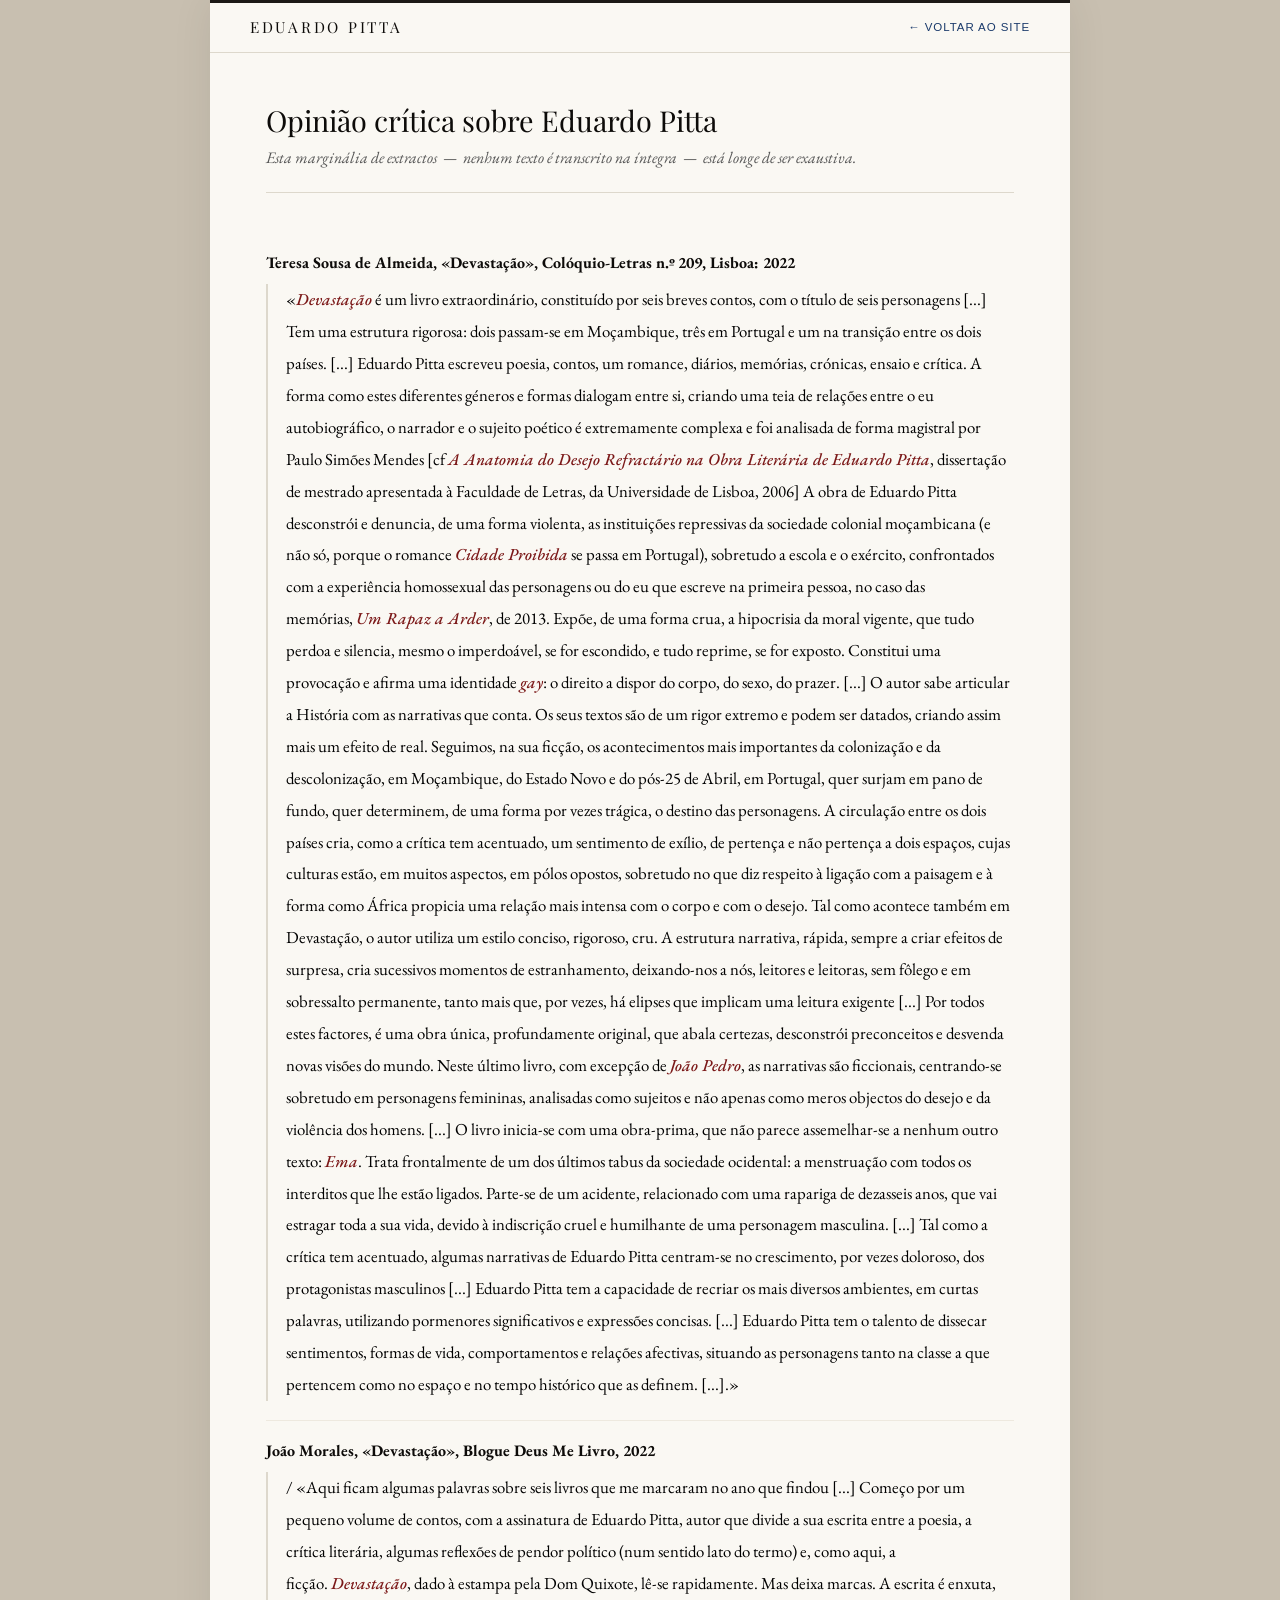
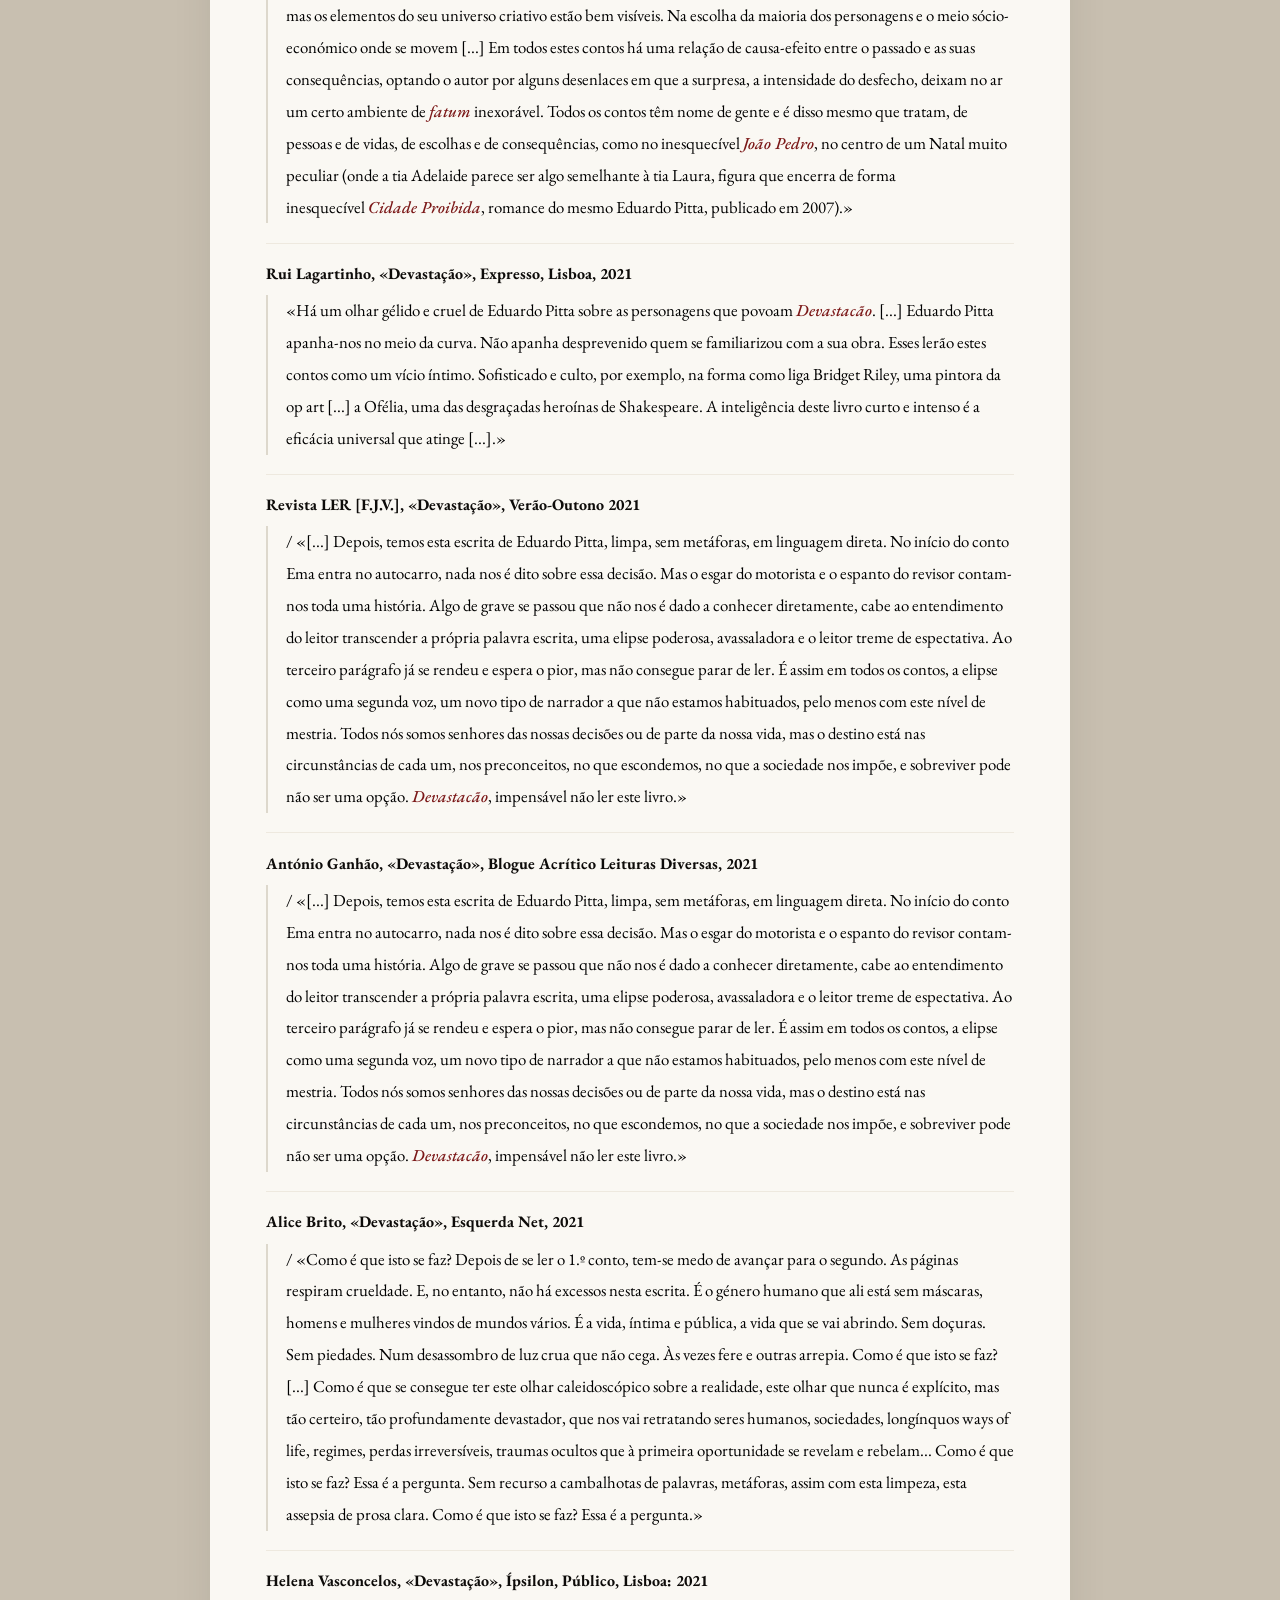
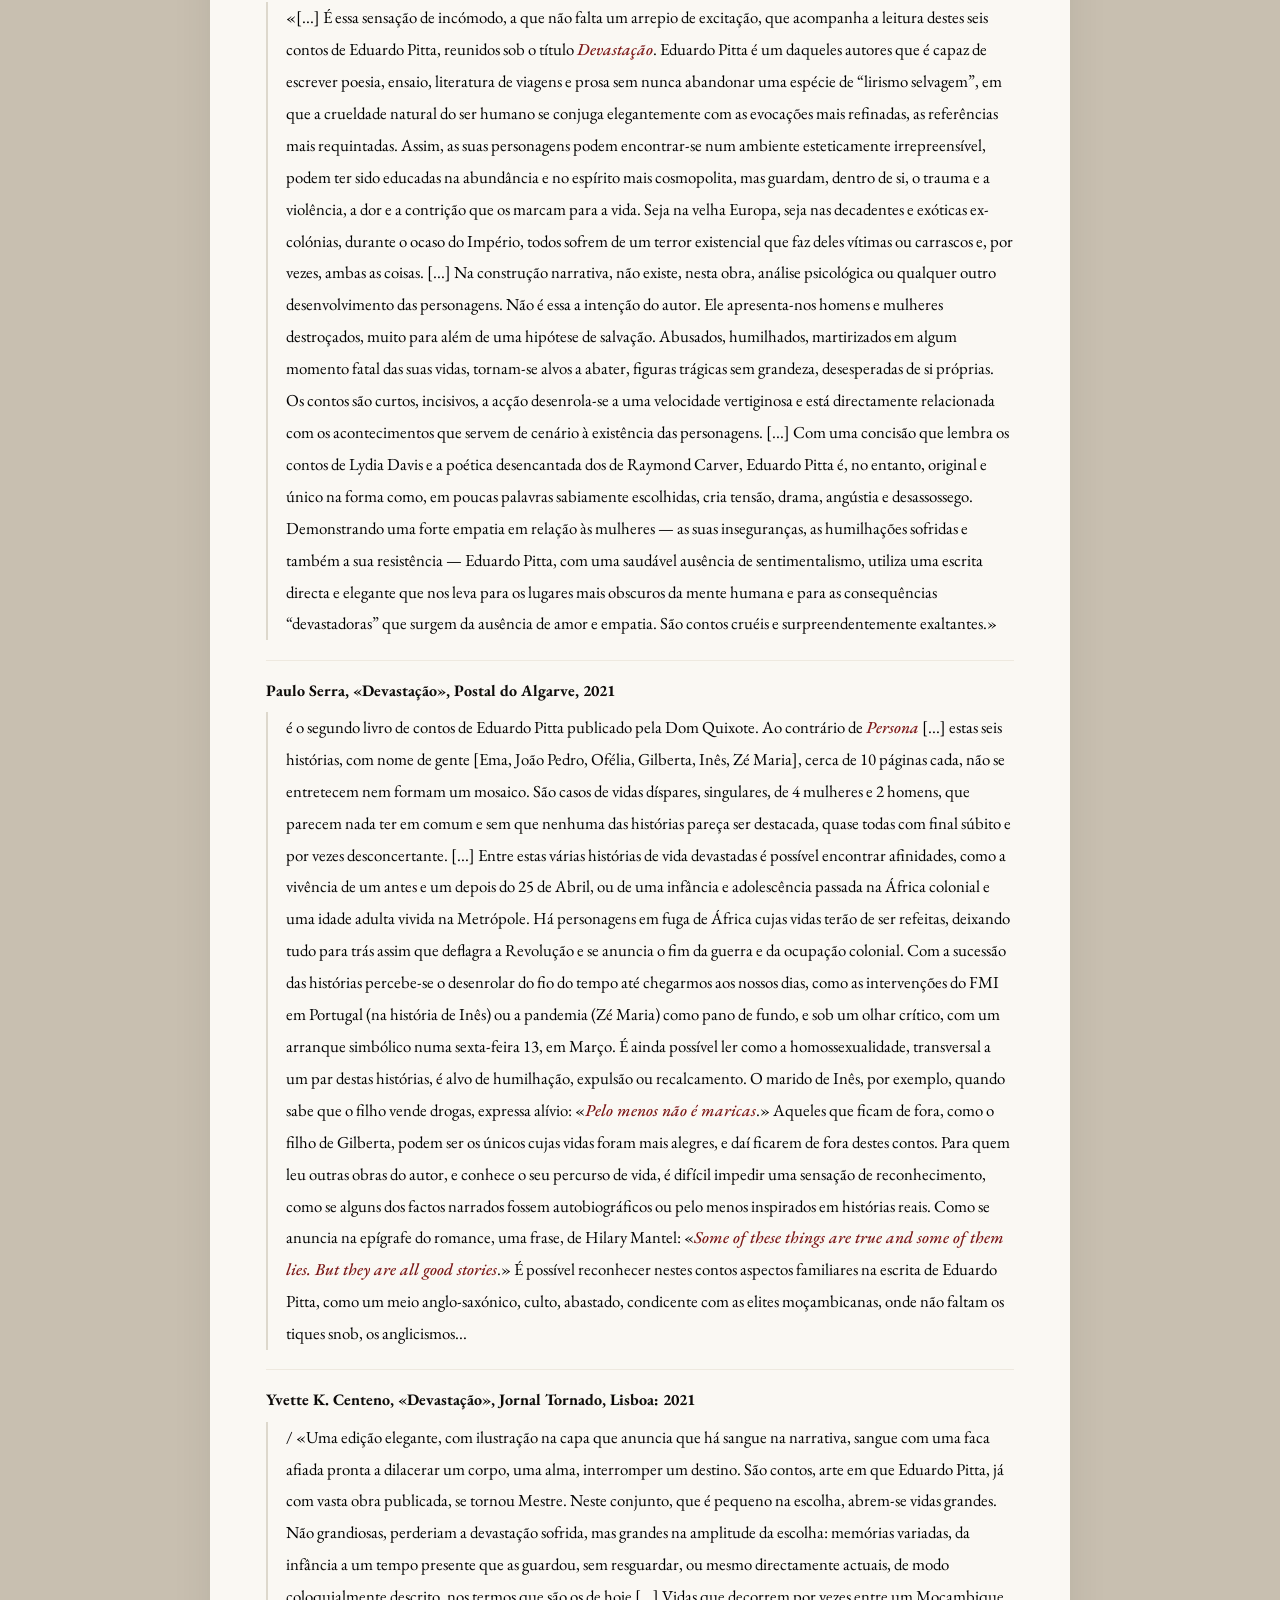
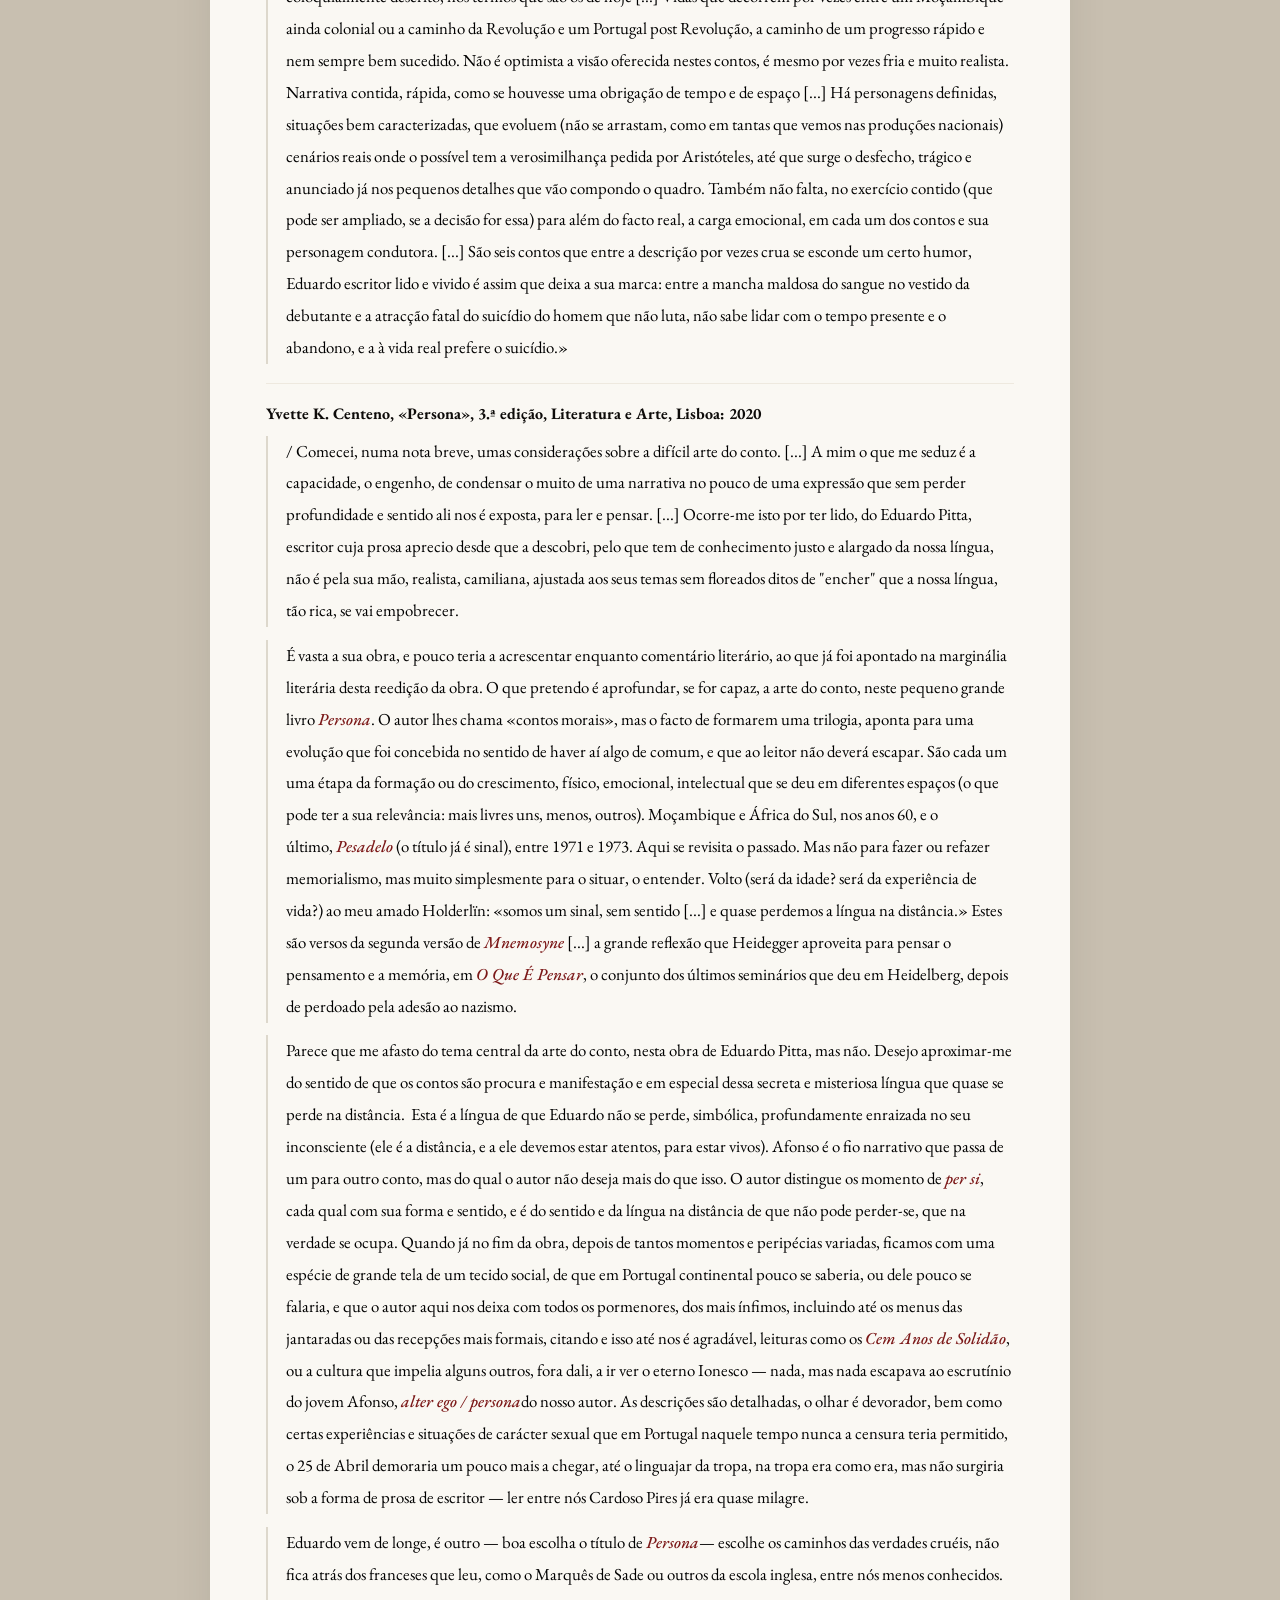
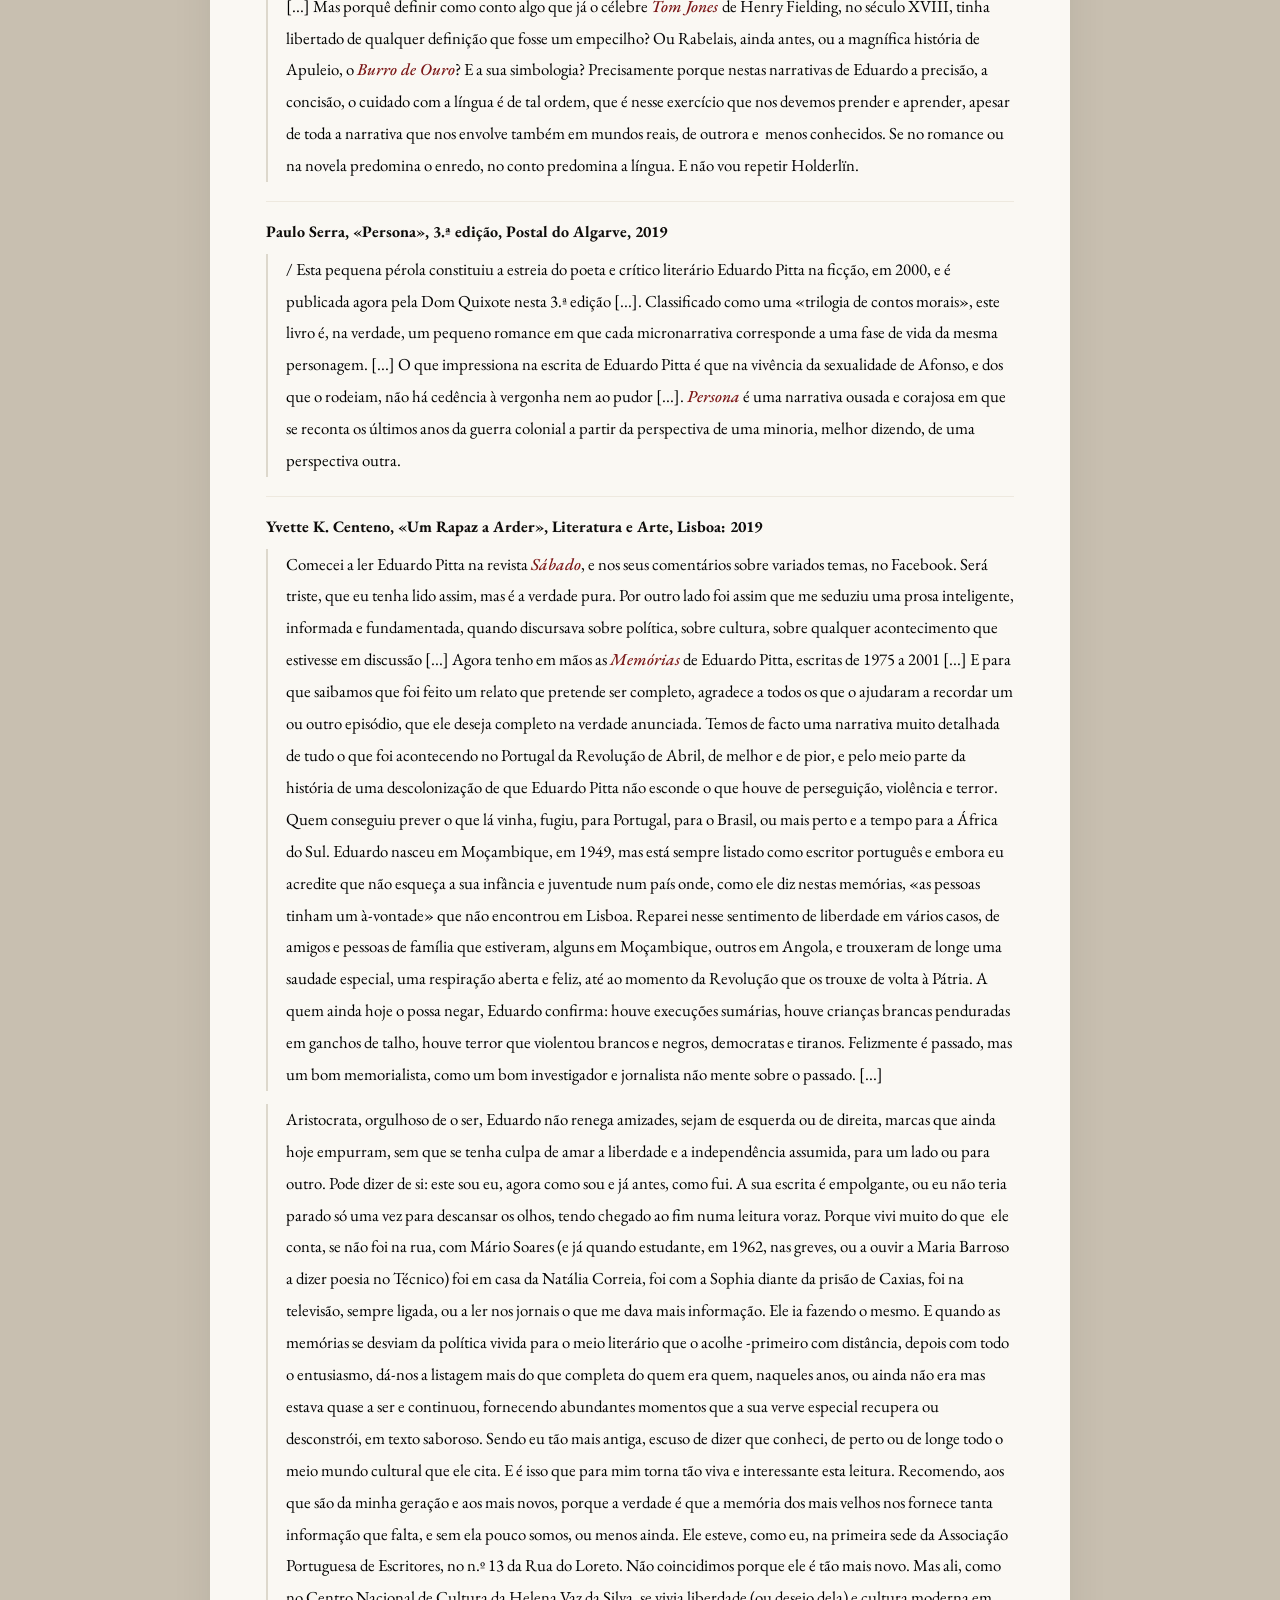
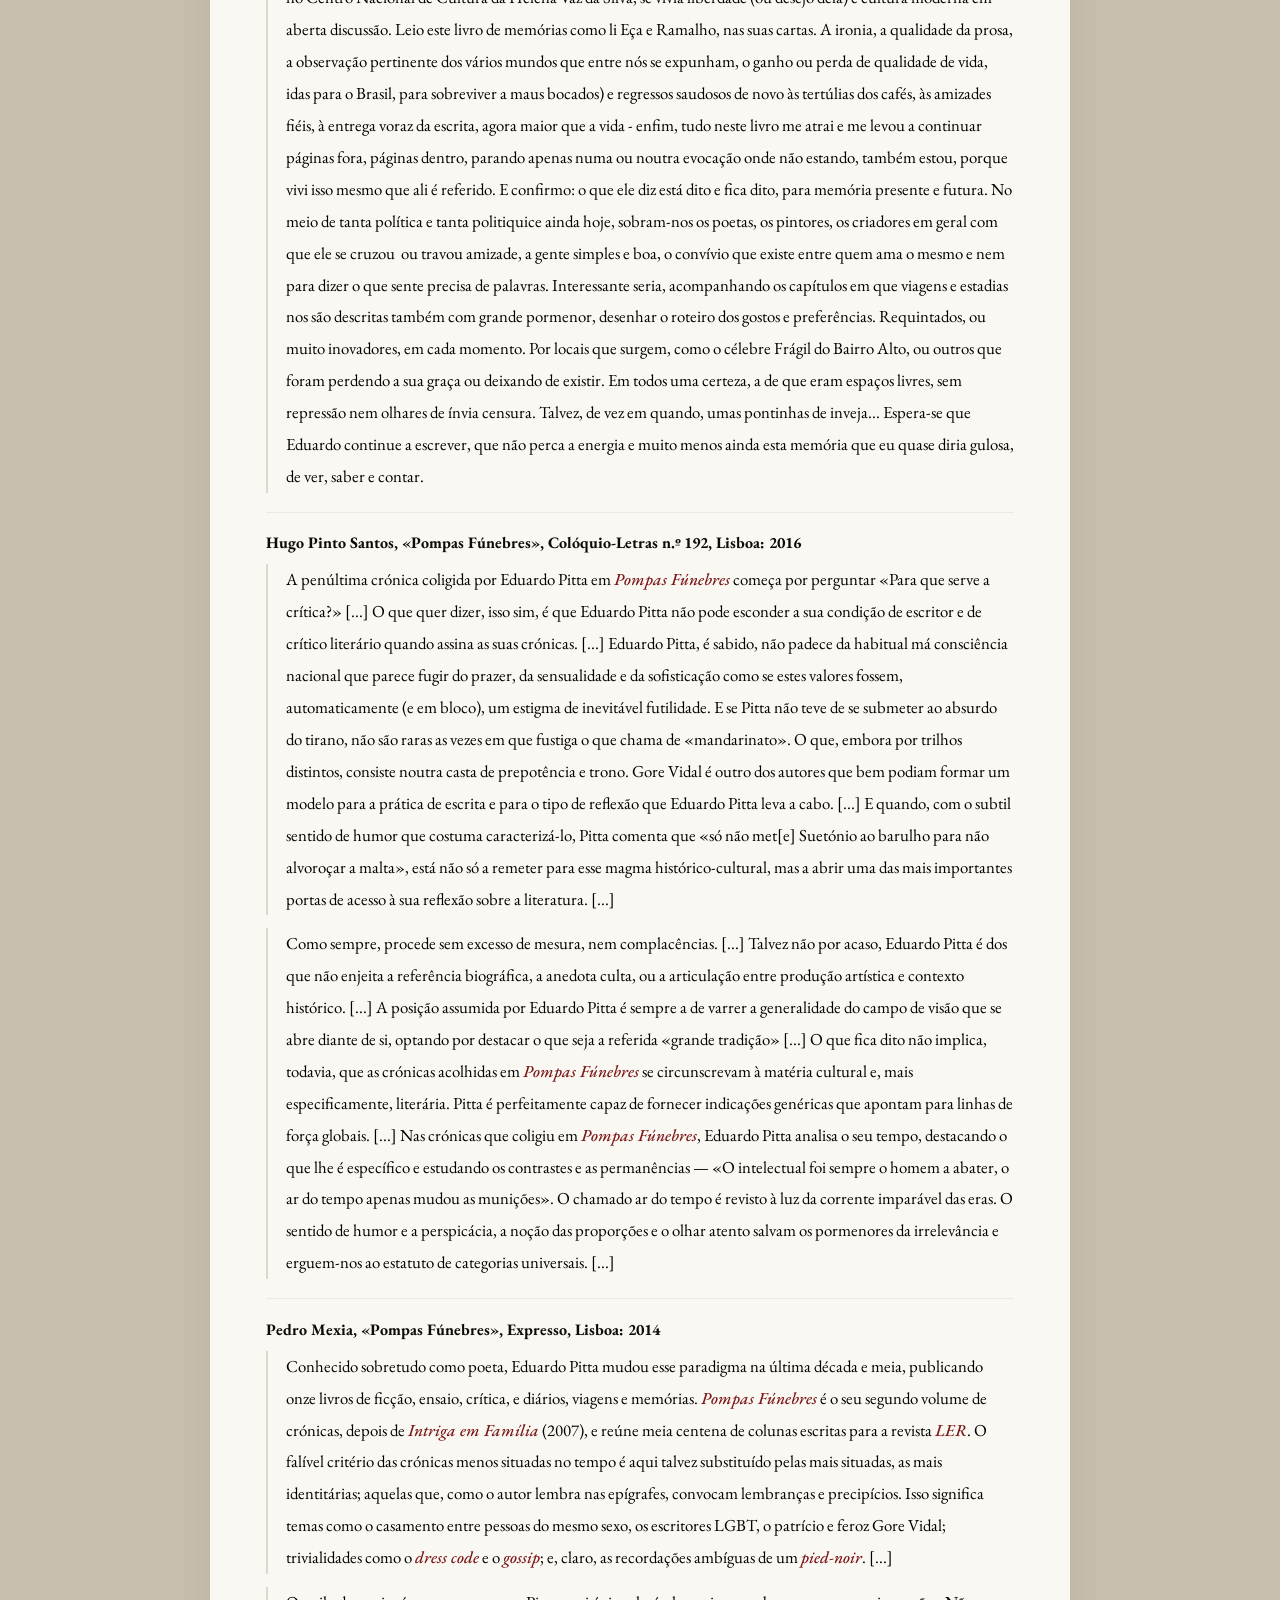
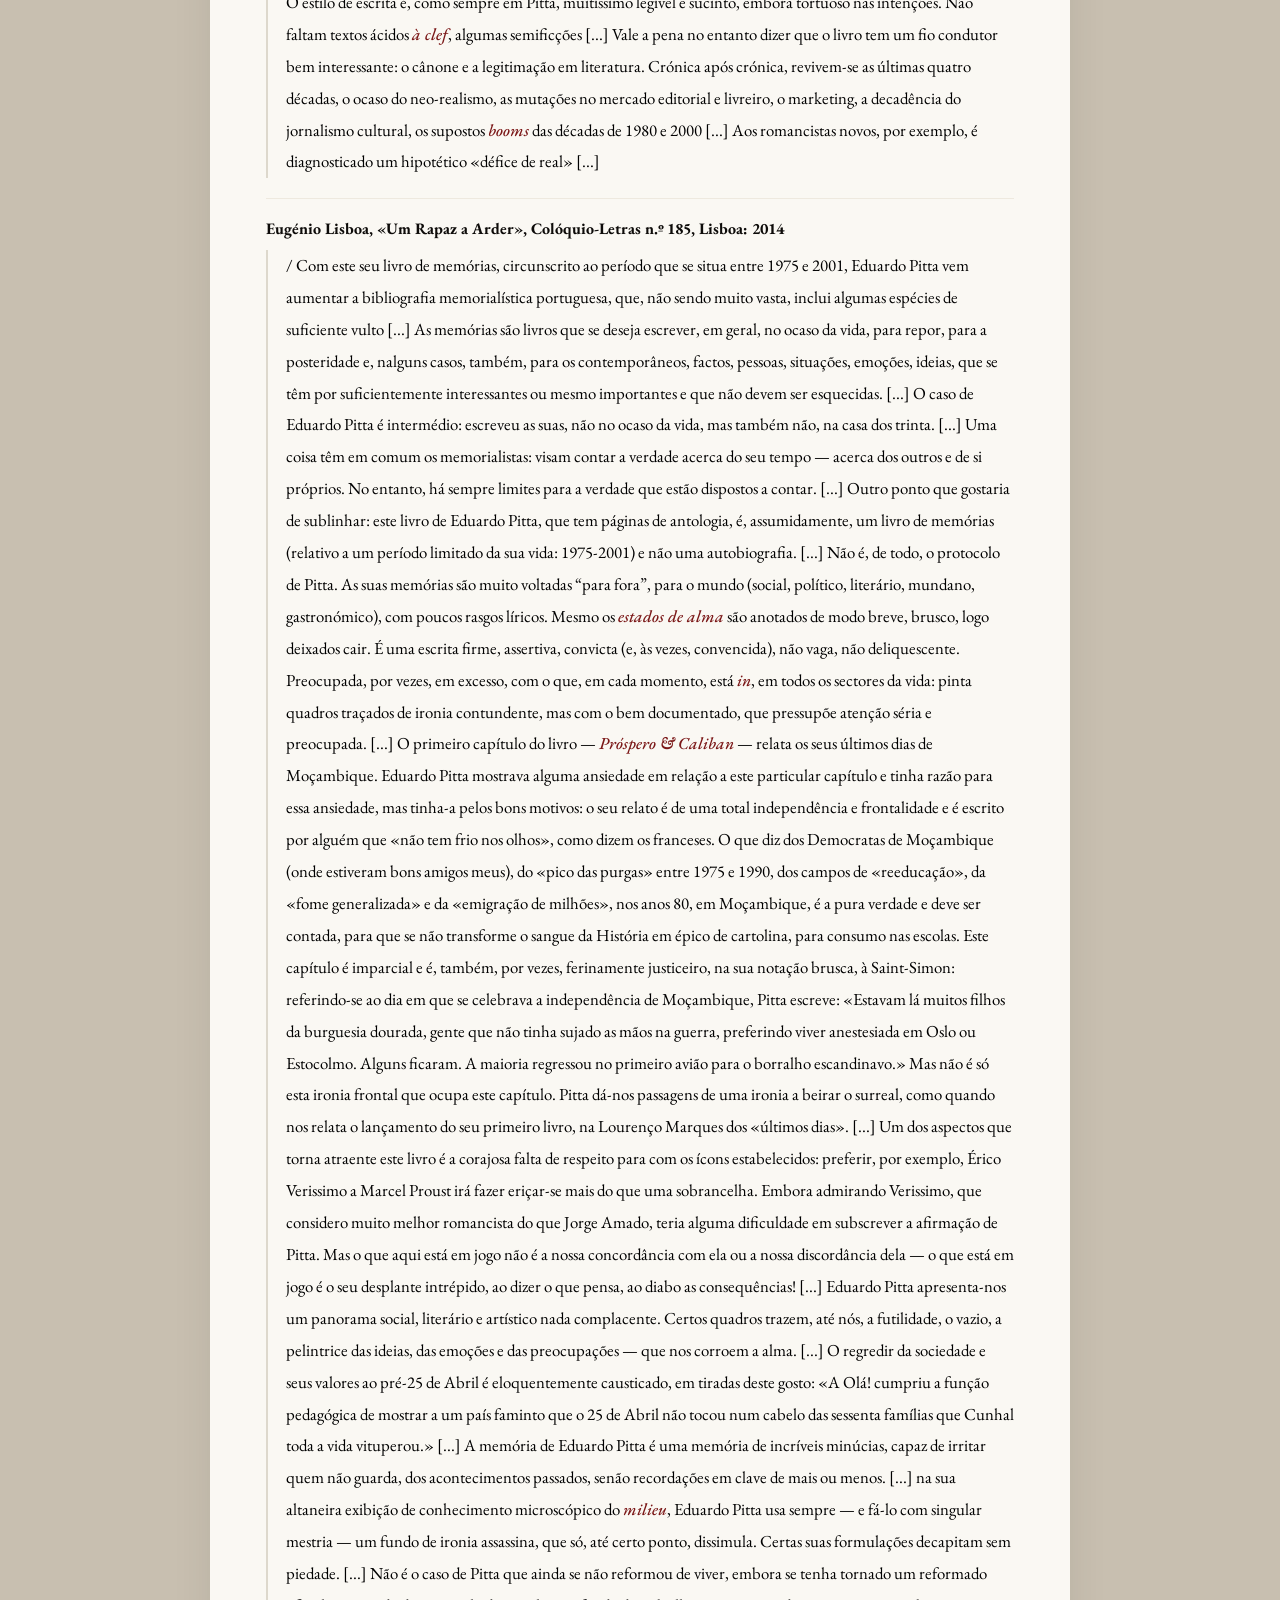
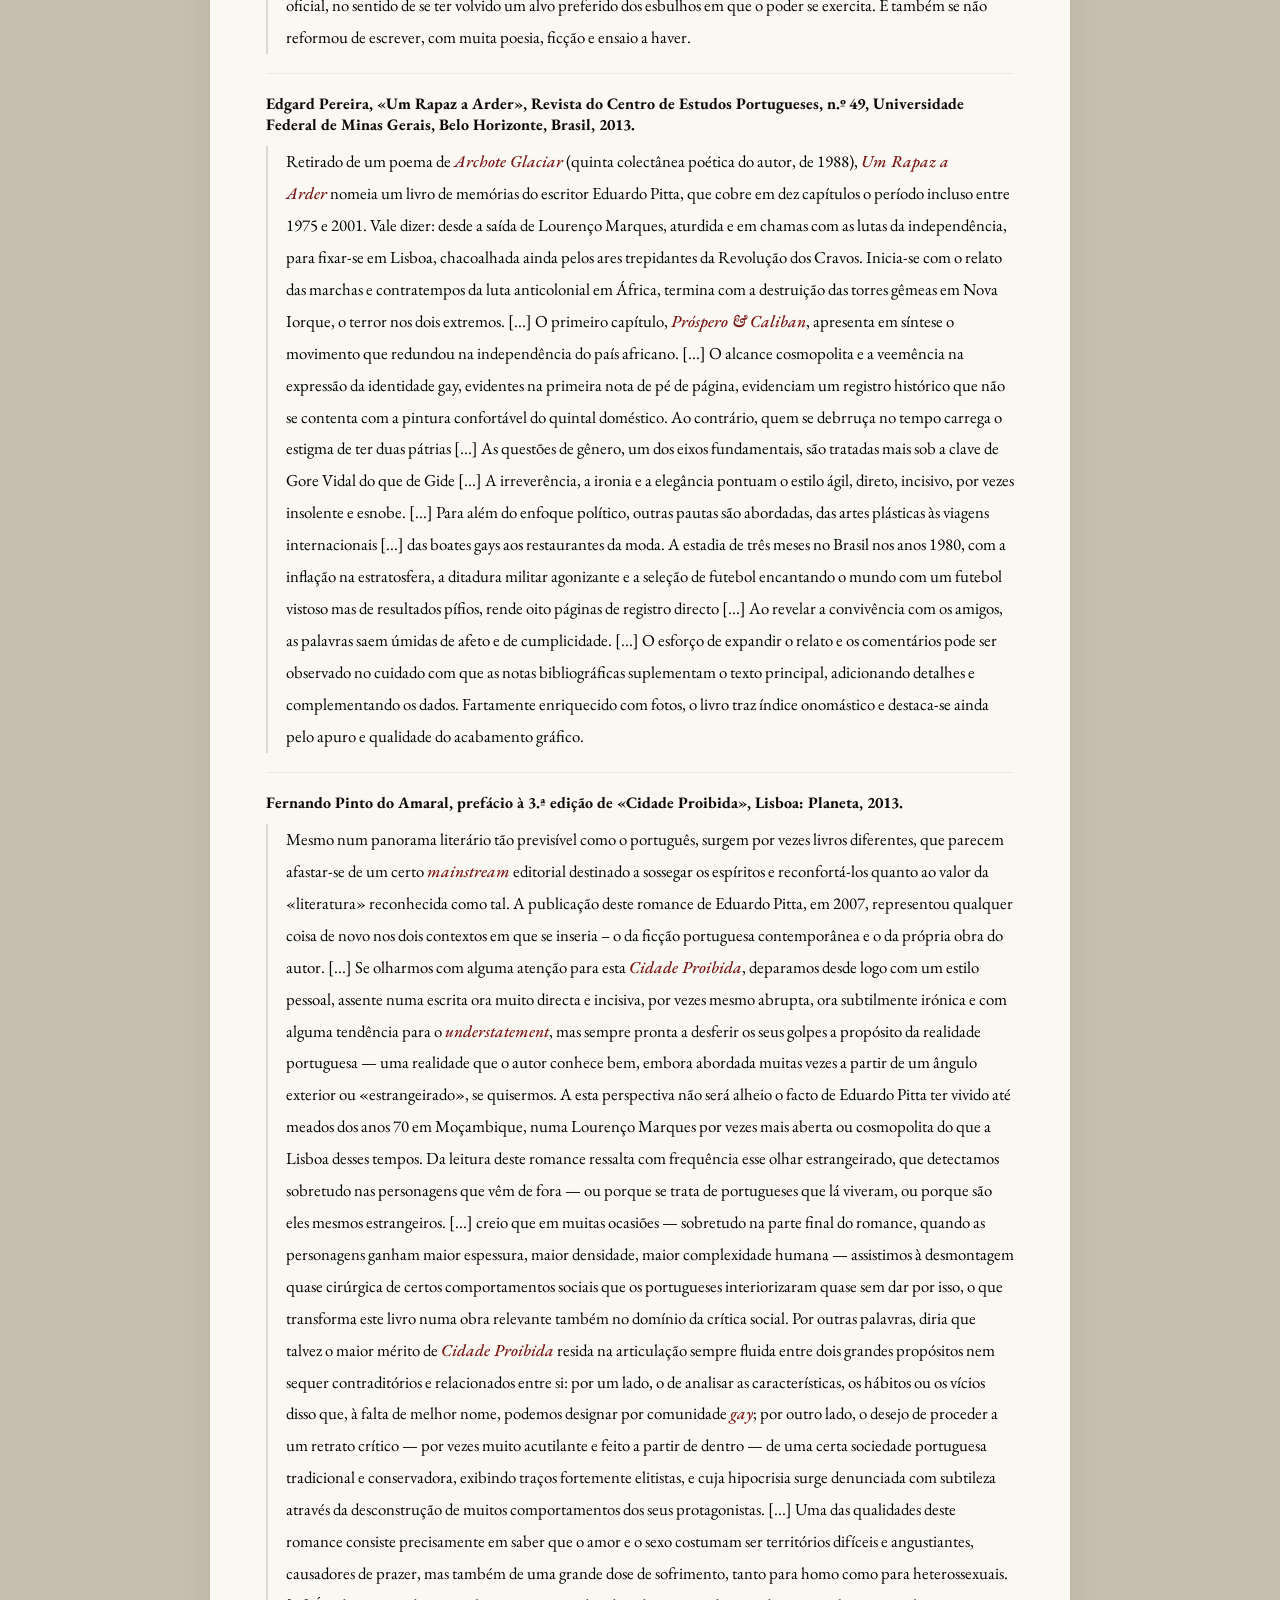
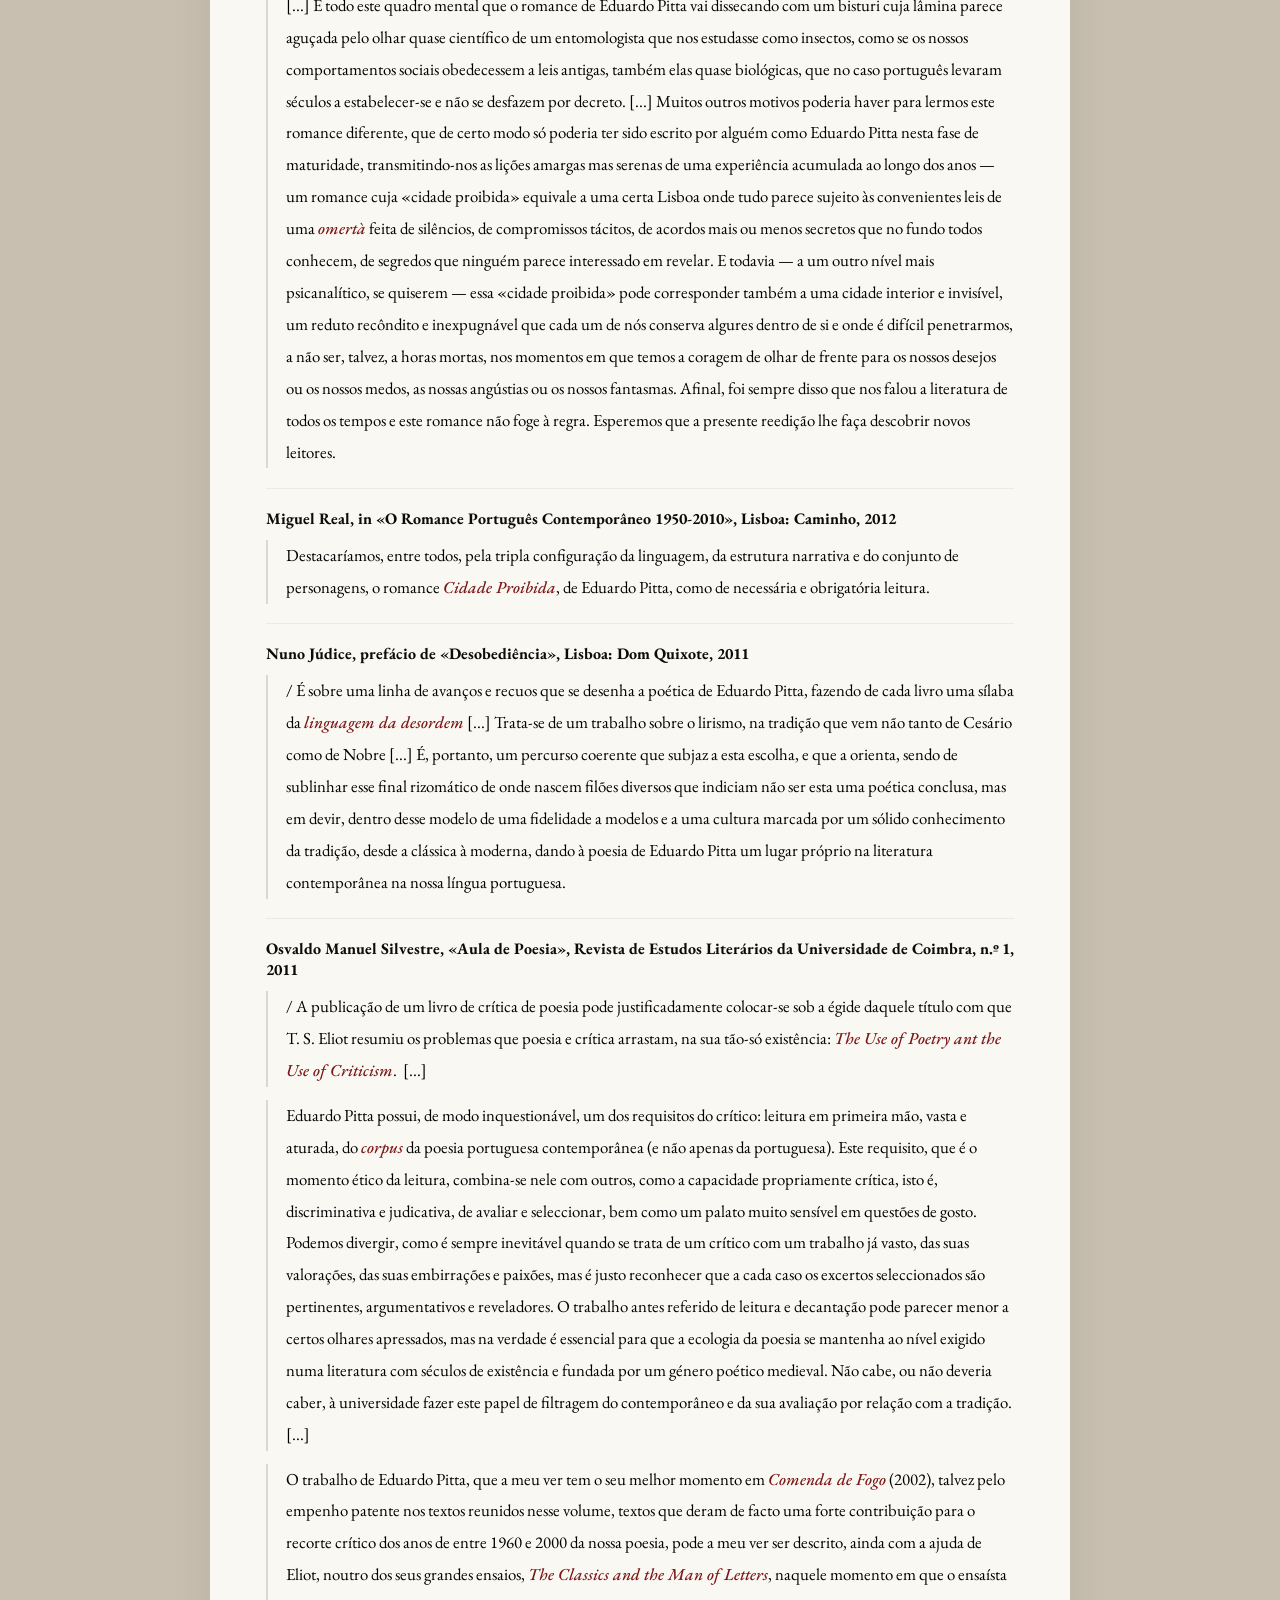
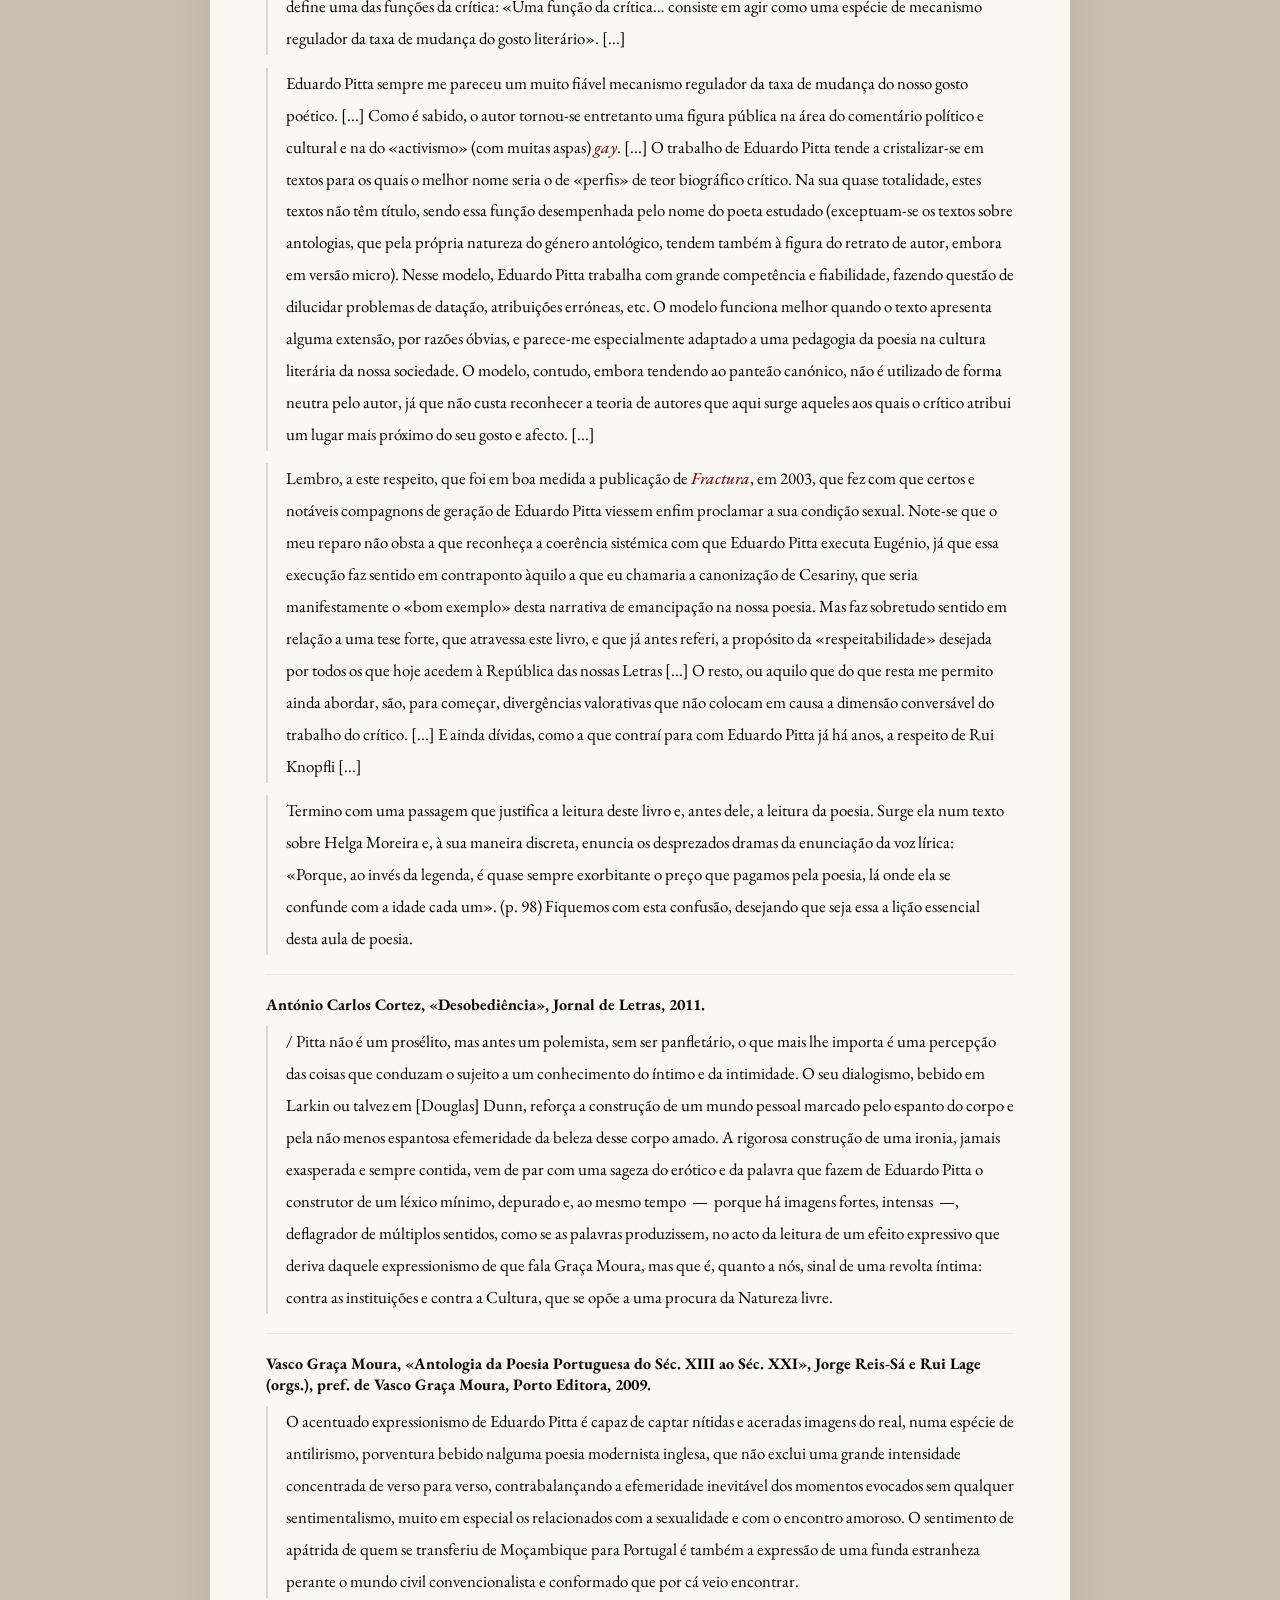
==== commit 44644c56: "Add files via upload" ====
--- a/recepcao.html
+++ b/recepcao.html
@@ -3,29 +3,27 @@
 <head>
   <meta charset="UTF-8">
   <meta name="viewport" content="width=device-width, initial-scale=1.0">
-  <title>Recepção Crítica — Eduardo Pitta</title>
+  <title>Opinião Crítica — Eduardo Pitta</title>
   <style>
     @import url('https://fonts.googleapis.com/css2?family=Playfair+Display:ital,wght@0,400;1,400&family=EB+Garamond:ital,wght@0,400;1,400&display=swap');
-    *{box-sizing:border-box;margin:0;padding:0}
-    body{background:#C8BFB0;font-family:"EB Garamond",Georgia,serif;color:#000}
-    .wrap{max-width:860px;margin:0 auto;background:#FAF8F3;min-height:100vh;box-shadow:0 0 40px rgba(0,0,0,.08)}
-    nav{border-top:3px solid #1C1916;border-bottom:1px solid #DDD8CC;padding:.9rem 2.5rem;display:flex;align-items:center;justify-content:space-between}
-    .logo{font-family:"Playfair Display",Georgia,serif;font-size:.95rem;letter-spacing:.18em;text-transform:uppercase;color:#0D0B09;text-decoration:none}
-    .back{font-family:Arial,sans-serif;font-size:.72rem;letter-spacing:.08em;text-transform:uppercase;color:#1a3a6b;text-decoration:none}
-    .back:hover{text-decoration:underline}
-    .content{padding:3rem 3.5rem 5rem}
-    h1{font-family:"Playfair Display",Georgia,serif;font-size:2rem;font-weight:400;margin-bottom:.6rem}
-    .sub{font-size:1rem;font-style:italic;color:#555;margin-bottom:3rem;padding-bottom:1.5rem;border-bottom:1px solid #DDD8CC}
-    .obra{margin-bottom:2.5rem}
-    h2{font-family:"Playfair Display",Georgia,serif;font-size:1.2rem;font-weight:400;padding:1.5rem 0 .8rem;border-top:1px solid #DDD8CC}
-    h2 em{font-style:italic}
-    h2 .editora{font-family:"EB Garamond",Georgia,serif;font-size:.82rem;font-style:normal;font-weight:400;color:#9A8F82;margin-left:.8rem}
-    .entry{padding:1rem 0 1.2rem;border-bottom:1px solid #EEE9DF}
-    .entry:last-child{border-bottom:none}
-    .meta{font-size:.9rem;color:#555;margin-bottom:.7rem;font-style:italic}
-    .excerpt{font-size:1.05rem;line-height:1.9;color:#000;border-left:2px solid #DDD8CC;padding-left:1.1rem}
-    .excerpt em{font-style:italic;color:#7B1818;font-weight:500}
-    @media(max-width:640px){.content{padding:2rem 1.5rem 4rem}}
+    * { box-sizing: border-box; margin: 0; padding: 0; }
+    body { background: #C8BFB0; font-family: "EB Garamond", Georgia, serif; color: #000; }
+    .wrap { max-width: 860px; margin: 0 auto; background: #FAF8F3; min-height: 100vh; box-shadow: 0 0 40px rgba(0,0,0,.08); }
+    nav { border-top: 3px solid #1C1916; border-bottom: 1px solid #DDD8CC; padding: .9rem 2.5rem; display: flex; align-items: center; justify-content: space-between; }
+    .logo { font-family: "Playfair Display", Georgia, serif; font-size: .95rem; letter-spacing: .18em; text-transform: uppercase; color: #0D0B09; text-decoration: none; }
+    .back { font-family: Arial, sans-serif; font-size: .72rem; letter-spacing: .08em; text-transform: uppercase; color: #1a3a6b; text-decoration: none; }
+    .back:hover { text-decoration: underline; }
+    .content { padding: 3rem 3.5rem 5rem; }
+    h1 { font-family: "Playfair Display", Georgia, serif; font-size: 1.8rem; font-weight: 400; color: #0D0B09; margin-bottom: .5rem; }
+    .subtitle { font-size: 1rem; font-style: italic; color: #555; margin-bottom: 2.5rem; padding-bottom: 1.5rem; border-bottom: 1px solid #DDD8CC; }
+    .entry { padding: 1.2rem 0; border-bottom: 1px solid #EEE9DF; }
+    .entry:last-child { border-bottom: none; }
+    .header { font-size: 1rem; font-weight: 600; color: #0D0B09; margin-bottom: .7rem; font-family: "EB Garamond", Georgia, serif; }
+    .header em { font-style: italic; color: #7B1818; }
+    .body p { font-size: 1.05rem; line-height: 1.9; color: #000; border-left: 2px solid #DDD8CC; padding-left: 1.1rem; margin-bottom: .8rem; }
+    .body p:last-child { margin-bottom: 0; }
+    .body em { font-style: italic; color: #7B1818; font-weight: 500; }
+    @media (max-width: 640px) { .content { padding: 2rem 1.5rem 4rem; } }
   </style>
 </head>
 <body>
@@ -35,455 +33,379 @@
   <a class="back" href="index.html">← Voltar ao site</a>
 </nav>
 <div class="content">
-  <h1>Recepção Crítica</h1>
-  <p class="sub">Marginália de extractos — nenhum texto é transcrito na íntegra — está longe de ser exaustiva.</p>
-
-<div class="obra">
-  <h2><em>Devastação</em> <span class="editora">Dom Quixote, 2021</span></h2>
-  <div class="entry">
-    <p class="meta">Teresa Sousa de Almeida, Colóquio-Letras n.º 209, Lisboa: 2022</p>
-    <p class="excerpt">«<em>Devastação</em> é um livro extraordinário, constituído por seis breves contos, com o título de seis personagens [...] Tem uma estrutura rigorosa: dois passam-se em Moçambique, três em Portugal e um na transição entre os dois países. [...] Eduardo Pitta escreveu poesia, contos, um romance, diários, memórias, crónicas, ensaio e crítica. A forma como estes diferentes géneros e formas dialogam entre si, criando uma teia de relações entre o eu autobiográfico, o narrador e o sujeito poético é extremamente complexa e foi analisada de forma magistral por Paulo Simões Mendes [cf <em>A Anatomia do Desejo Refractário na Obra Literária de Eduardo Pitta</em>, dissertação de mestrado apresentada à Faculdade de Letras, da Universidade de Lisboa, 2006] A obra de Eduardo Pitta desconstrói e denuncia, de uma forma violenta, as instituições repressivas da sociedade colonial moçambicana (e não só, porque o romance <em>Cidade Proibida</em> se passa em Portugal), sobretudo a escola e o exército, confrontados com a experiência homossexual das personagens ou do eu que escreve na primeira pessoa, no caso das memórias, <em>Um Rapaz a Arder</em>, de 2013. Expõe, de uma forma crua, a hipocrisia da moral vigente, que tudo perdoa e silencia, mesmo o imperdoável, se for escondido, e tudo reprime, se for exposto. Constitui uma provocação e afirma uma identidade <em>gay</em>: o direito a dispor do corpo, do sexo, do prazer. [...] O autor sabe articular a História com as narrativas que conta. Os seus textos são de um rigor extremo e podem ser datados, criando assim mais um efeito de real. Seguimos, na sua ficção, os acontecimentos mais importantes da colonização e da descolonização, em Moçambique, do Estado Novo e do pós-25 de Abril, em Portugal, quer surjam em pano de fundo, quer determinem, de uma forma por vezes trágica, o destino das personagens. A circulação entre os dois países cria, como a crítica tem acentuado, um sentimento de exílio, de pertença e não pertença a dois espaços, cujas culturas estão, em muitos aspectos, em pólos opostos, sobretudo no que diz respeito à ligação com a paisagem e à forma como África propicia uma relação mais intensa com o corpo e com o desejo. Tal como acontece também em Devastação, o autor utiliza um estilo conciso, rigoroso, cru. A estrutura narrativa, rápida, sempre a criar efeitos de surpresa, cria sucessivos momentos de estranhamento, deixando-nos a nós, leitores e leitoras, sem fôlego e em sobressalto permanente, tanto mais que, por vezes, há elipses que implicam uma leitura exigente [...] Por todos estes factores, é uma obra única, profundamente original, que abala certezas, desconstrói preconceitos e desvenda novas visões do mundo. Neste último livro, com excepção de <em>João Pedro</em>, as narrativas são ficcionais, centrando-se sobretudo em personagens femininas, analisadas como sujeitos e não apenas como meros objectos do desejo e da violência dos homens. [...] O livro inicia-se com uma obra-prima, que não parece assemelhar-se a nenhum outro texto: <em>Ema</em>. Trata frontalmente de um dos últimos tabus da sociedade ocidental: a menstruação com todos os interditos que lhe estão ligados. Parte-se de um acidente, relacionado com uma rapariga de dezasseis anos, que vai estragar toda a sua vida, devido à indiscrição cruel e humilhante de uma personagem masculina. [...] Tal como a crítica tem acentuado, algumas narrativas de Eduardo Pitta centram-se no crescimento, por vezes doloroso, dos protagonistas masculinos [...] Eduardo Pitta tem a capacidade de recriar os mais diversos ambientes, em curtas palavras, utilizando pormenores significativos e expressões concisas. [...] Eduardo Pitta tem o talento de dissecar sentimentos, formas de vida, comportamentos e relações afectivas, situando as personagens tanto na classe a que pertencem como no espaço e no tempo histórico que as definem. [...].»</p>
-  </div>
-  <div class="entry">
-    <p class="meta">João Morales, Blogue Deus Me Livro, 2022</p>
-    <p class="excerpt">«Aqui ficam algumas palavras sobre seis livros que me marcaram no ano que findou [...] Começo por um pequeno volume de contos, com a assinatura de Eduardo Pitta, autor que divide a sua escrita entre a poesia, a crítica literária, algumas reflexões de pendor político (num sentido lato do termo) e, como aqui, a ficção. <em>Devastação</em>, dado à estampa pela Dom Quixote, lê-se rapidamente. Mas deixa marcas. A escrita é enxuta, mas os elementos do seu universo criativo estão bem visíveis. Na escolha da maioria dos personagens e o meio sócio-económico onde se movem [...] Em todos estes contos há uma relação de causa-efeito entre o passado e as suas consequências, optando o autor por alguns desenlaces em que a surpresa, a intensidade do desfecho, deixam no ar um certo ambiente de <em>fatum</em> inexorável. Todos os contos têm nome de gente e é disso mesmo que tratam, de pessoas e de vidas, de escolhas e de consequências, como no inesquecível <em>João Pedro</em>, no centro de um Natal muito peculiar (onde a tia Adelaide parece ser algo semelhante à tia Laura, figura que encerra de forma inesquecível <em>Cidade Proibida</em>, romance do mesmo Eduardo Pitta, publicado em 2007).»</p>
-  </div>
-  <div class="entry">
-    <p class="meta">Rui Lagartinho, Expresso, Lisboa, 2021</p>
-    <p class="excerpt">«Há um olhar gélido e cruel de Eduardo Pitta sobre as personagens que povoam <em>Devastacão</em>. [...] Eduardo Pitta apanha-nos no meio da curva. Não apanha desprevenido quem se familiarizou com a sua obra. Esses lerão estes contos como um vício íntimo. Sofisticado e culto, por exemplo, na forma como liga Bridget Riley, uma pintora da op art [...] a Ofélia, uma das desgraçadas heroínas de Shakespeare. A inteligência deste livro curto e intenso é a eficácia universal que atinge [...].»</p>
-  </div>
-  <div class="entry">
-    <p class="meta">Revista LER [F.J.V.], Verão-Outono 2021</p>
-    <p class="excerpt">«[...] Depois, temos esta escrita de Eduardo Pitta, limpa, sem metáforas, em linguagem direta. No início do conto Ema entra no autocarro, nada nos é dito sobre essa decisão. Mas o esgar do motorista e o espanto do revisor contam-nos toda uma história. Algo de grave se passou que não nos é dado a conhecer diretamente, cabe ao entendimento do leitor transcender a própria palavra escrita, uma elipse poderosa, avassaladora e o leitor treme de espectativa. Ao terceiro parágrafo já se rendeu e espera o pior, mas não consegue parar de ler. É assim em todos os contos, a elipse como uma segunda voz, um novo tipo de narrador a que não estamos habituados, pelo menos com este nível de mestria. Todos nós somos senhores das nossas decisões ou de parte da nossa vida, mas o destino está nas circunstâncias de cada um, nos preconceitos, no que escondemos, no que a sociedade nos impõe, e sobreviver pode não ser uma opção. <em>Devastacão</em>, impensável não ler este livro.»</p>
-  </div>
-  <div class="entry">
-    <p class="meta">António Ganhão, Blogue Acrítico Leituras Diversas, 2021</p>
-    <p class="excerpt">«[...] Depois, temos esta escrita de Eduardo Pitta, limpa, sem metáforas, em linguagem direta. No início do conto Ema entra no autocarro, nada nos é dito sobre essa decisão. Mas o esgar do motorista e o espanto do revisor contam-nos toda uma história. Algo de grave se passou que não nos é dado a conhecer diretamente, cabe ao entendimento do leitor transcender a própria palavra escrita, uma elipse poderosa, avassaladora e o leitor treme de espectativa. Ao terceiro parágrafo já se rendeu e espera o pior, mas não consegue parar de ler. É assim em todos os contos, a elipse como uma segunda voz, um novo tipo de narrador a que não estamos habituados, pelo menos com este nível de mestria. Todos nós somos senhores das nossas decisões ou de parte da nossa vida, mas o destino está nas circunstâncias de cada um, nos preconceitos, no que escondemos, no que a sociedade nos impõe, e sobreviver pode não ser uma opção. <em>Devastacão</em>, impensável não ler este livro.»</p>
-  </div>
-  <div class="entry">
-    <p class="meta">Alice Brito, Esquerda Net, 2021</p>
-    <p class="excerpt">«Como é que isto se faz? Depois de se ler o 1.º conto, tem-se medo de avançar para o segundo. As páginas respiram crueldade. E, no entanto, não há excessos nesta escrita. É o género humano que ali está sem máscaras, homens e mulheres vindos de mundos vários. É a vida, íntima e pública, a vida que se vai abrindo. Sem doçuras. Sem piedades. Num desassombro de luz crua que não cega. Às vezes fere e outras arrepia. Como é que isto se faz? [...] Como é que se consegue ter este olhar caleidoscópico sobre a realidade, este olhar que nunca é explícito, mas tão certeiro, tão profundamente devastador, que nos vai retratando seres humanos, sociedades, longínquos ways of life, regimes, perdas irreversíveis, traumas ocultos que à primeira oportunidade se revelam e rebelam... Como é que isto se faz? Essa é a pergunta. Sem recurso a cambalhotas de palavras, metáforas, assim com esta limpeza, esta assepsia de prosa clara. Como é que isto se faz? Essa é a pergunta.»</p>
-  </div>
-  <div class="entry">
-    <p class="meta">Helena Vasconcelos, Ípsilon, Público, Lisboa: 2021</p>
-    <p class="excerpt">«[...] É essa sensação de incómodo, a que não falta um arrepio de excitação, que acompanha a leitura destes seis contos de Eduardo Pitta, reunidos sob o título <em>Devastação</em>. Eduardo Pitta é um daqueles autores que é capaz de escrever poesia, ensaio, literatura de viagens e prosa sem nunca abandonar uma espécie de “lirismo selvagem”, em que a crueldade natural do ser humano se conjuga elegantemente com as evocações mais refinadas, as referências mais requintadas. Assim, as suas personagens podem encontrar-se num ambiente esteticamente irrepreensível, podem ter sido educadas na abundância e no espírito mais cosmopolita, mas guardam, dentro de si, o trauma e a violência, a dor e a contrição que os marcam para a vida. Seja na velha Europa, seja nas decadentes e exóticas ex-colónias, durante o ocaso do Império, todos sofrem de um terror existencial que faz deles vítimas ou carrascos e, por vezes, ambas as coisas. [...] Na construção narrativa, não existe, nesta obra, análise psicológica ou qualquer outro desenvolvimento das personagens. Não é essa a intenção do autor. Ele apresenta-nos homens e mulheres destroçados, muito para além de uma hipótese de salvação. Abusados, humilhados, martirizados em algum momento fatal das suas vidas, tornam-se alvos a abater, figuras trágicas sem grandeza, desesperadas de si próprias. Os contos são curtos, incisivos, a acção desenrola-se a uma velocidade vertiginosa e está directamente relacionada com os acontecimentos que servem de cenário à existência das personagens. [...] Com uma concisão que lembra os contos de Lydia Davis e a poética desencantada dos de Raymond Carver, Eduardo Pitta é, no entanto, original e único na forma como, em poucas palavras sabiamente escolhidas, cria tensão, drama, angústia e desassossego. Demonstrando uma forte empatia em relação às mulheres — as suas inseguranças, as humilhações sofridas e também a sua resistência — Eduardo Pitta, com uma saudável ausência de sentimentalismo, utiliza uma escrita directa e elegante que nos leva para os lugares mais obscuros da mente humana e para as consequências “devastadoras” que surgem da ausência de amor e empatia. São contos cruéis e surpreendentemente exaltantes.»</p>
-  </div>
-  <div class="entry">
-    <p class="meta">Paulo Serra, Postal do Algarve, 2021</p>
-    <p class="excerpt"><em>Devastação </em>é o segundo livro de contos de Eduardo Pitta publicado pela Dom Quixote. Ao contrário de <em>Persona</em> [...] estas seis histórias, com nome de gente [Ema, João Pedro, Ofélia, Gilberta, Inês, Zé Maria], cerca de 10 páginas cada, não se entretecem nem formam um mosaico. São casos de vidas díspares, singulares, de 4 mulheres e 2 homens, que parecem nada ter em comum e sem que nenhuma das histórias pareça ser destacada, quase todas com final súbito e por vezes desconcertante. [...] Entre estas várias histórias de vida devastadas é possível encontrar afinidades, como a vivência de um antes e um depois do 25 de Abril, ou de uma infância e adolescência passada na África colonial e uma idade adulta vivida na Metrópole. Há personagens em fuga de África cujas vidas terão de ser refeitas, deixando tudo para trás assim que deflagra a Revolução e se anuncia o fim da guerra e da ocupação colonial. Com a sucessão das histórias percebe-se o desenrolar do fio do tempo até chegarmos aos nossos dias, como as intervenções do FMI em Portugal (na história de Inês) ou a pandemia (Zé Maria) como pano de fundo, e sob um olhar crítico, com um arranque simbólico numa sexta-feira 13, em Março. É ainda possível ler como a homossexualidade, transversal a um par destas histórias, é alvo de humilhação, expulsão ou recalcamento. O marido de Inês, por exemplo, quando sabe que o filho vende drogas, expressa alívio: «<em>Pelo menos não é maricas</em>.» Aqueles que ficam de fora, como o filho de Gilberta, podem ser os únicos cujas vidas foram mais alegres, e daí ficarem de fora destes contos. Para quem leu outras obras do autor, e conhece o seu percurso de vida, é difícil impedir uma sensação de reconhecimento, como se alguns dos factos narrados fossem autobiográficos ou pelo menos inspirados em histórias reais. Como se anuncia na epígrafe do romance, uma frase, de Hilary Mantel: «<em>Some of these things are true and some of them lies. But they are all good stories</em>.» É possível reconhecer nestes contos aspectos familiares na escrita de Eduardo Pitta, como um meio anglo-saxónico, culto, abastado, condicente com as elites moçambicanas, onde não faltam os tiques snob, os anglicismos...</p>
-  </div>
-  <div class="entry">
-    <p class="meta">Yvette K. Centeno, Jornal Tornado, Lisboa: 2021</p>
-    <p class="excerpt">«Uma edição elegante, com ilustração na capa que anuncia que há sangue na narrativa, sangue com uma faca afiada pronta a dilacerar um corpo, uma alma, interromper um destino. São contos, arte em que Eduardo Pitta, já com vasta obra publicada, se tornou Mestre. Neste conjunto, que é pequeno na escolha, abrem-se vidas grandes. Não grandiosas, perderiam a devastação sofrida, mas grandes na amplitude da escolha: memórias variadas, da infância a um tempo presente que as guardou, sem resguardar, ou mesmo directamente actuais, de modo coloquialmente descrito, nos termos que são os de hoje [...] Vidas que decorrem por vezes entre um Moçambique ainda colonial ou a caminho da Revolução e um Portugal post Revolução, a caminho de um progresso rápido e nem sempre bem sucedido. Não é optimista a visão oferecida nestes contos, é mesmo por vezes fria e muito realista. Narrativa contida, rápida, como se houvesse uma obrigação de tempo e de espaço [...] Há personagens definidas, situações bem caracterizadas, que evoluem (não se arrastam, como em tantas que vemos nas produções nacionais) cenários reais onde o possível tem a verosimilhança pedida por Aristóteles, até que surge o desfecho, trágico e anunciado já nos pequenos detalhes que vão compondo o quadro. Também não falta, no exercício contido (que pode ser ampliado, se a decisão for essa) para além do facto real, a carga emocional, em cada um dos contos e sua personagem condutora. [...] São seis contos que entre a descrição por vezes crua se esconde um certo humor, Eduardo escritor lido e vivido é assim que deixa a sua marca: entre a mancha maldosa do sangue no vestido da debutante e a atracção fatal do suicídio do homem que não luta, não sabe lidar com o tempo presente e o abandono, e a à vida real prefere o suicídio.»</p>
-  </div>
-</div>
-
-<div class="obra">
-  <h2><em>Persona</em> <span class="editora">Angelus Novus, 2000 · 3.ª ed. Dom Quixote, 2019</span></h2>
-  <div class="entry">
-    <p class="meta">Yvette K. Centeno, 3.ª edição, Literatura e Arte, Lisboa: 2020</p>
-    <p class="excerpt">Comecei, numa nota breve, umas considerações sobre a difícil arte do conto. [...] A mim o que me seduz é a capacidade, o engenho, de condensar o muito de uma narrativa no pouco de uma expressão que sem perder profundidade e sentido ali nos é exposta, para ler e pensar. [...] Ocorre-me isto por ter lido, do Eduardo Pitta, escritor cuja prosa aprecio desde que a descobri, pelo que tem de conhecimento justo e alargado da nossa língua, não é pela sua mão, realista, camiliana, ajustada aos seus temas sem floreados ditos de "encher" que a nossa língua, tão rica, se vai empobrecer.<br><br> <br><br>É vasta a sua obra, e pouco teria a acrescentar enquanto comentário literário, ao que já foi apontado na marginália literária desta reedição da obra. O que pretendo é aprofundar, se for capaz, a arte do conto, neste pequeno grande livro <em>Persona</em>. O autor lhes chama «contos morais», mas o facto de formarem uma trilogia, aponta para uma evolução que foi concebida no sentido de haver aí algo de comum, e que ao leitor não deverá escapar. São cada um uma étapa da formação ou do crescimento, físico, emocional, intelectual que se deu em diferentes espaços (o que pode ter a sua relevância: mais livres uns, menos, outros). Moçambique e África do Sul, nos anos 60, e o último, <em>Pesadelo</em> (o título já é sinal), entre 1971 e 1973. Aqui se revisita o passado. Mas não para fazer ou refazer memorialismo, mas muito simplesmente para o situar, o entender. Volto (será da idade? será da experiência de vida?) ao meu amado Holderlïn: «somos um sinal, sem sentido [...] e quase perdemos a língua na distância.» Estes são versos da segunda versão de <em>Mnemosyne</em> [...] a grande reflexão que Heidegger aproveita para pensar o pensamento e a memória, em <em>O Que É Pensar</em>, o conjunto dos últimos seminários que deu em Heidelberg, depois de perdoado pela adesão ao nazismo.<br><br> <br><br>Parece que me afasto do tema central da arte do conto, nesta obra de Eduardo Pitta, mas não. Desejo aproximar-me do sentido de que os contos são procura e manifestação e em especial dessa secreta e misteriosa língua que quase se perde na distância.  Esta é a língua de que Eduardo não se perde, simbólica, profundamente enraizada no seu inconsciente (ele é a distância, e a ele devemos estar atentos, para estar vivos). Afonso é o fio narrativo que passa de um para outro conto, mas do qual o autor não deseja mais do que isso. O autor distingue os momento de <em>per si</em>, cada qual com sua forma e sentido, e é do sentido e da língua na distância de que não pode perder-se, que na verdade se ocupa. Quando já no fim da obra, depois de tantos momentos e peripécias variadas, ficamos com uma espécie de grande tela de um tecido social, de que em Portugal continental pouco se saberia, ou dele pouco se falaria, e que o autor aqui nos deixa com todos os pormenores, dos mais ínfimos, incluindo até os menus das jantaradas ou das recepções mais formais, citando e isso até nos é agradável, leituras como os <em>Cem Anos de Solidão</em>, ou a cultura que impelia alguns outros, fora dali, a ir ver o eterno Ionesco — nada, mas nada escapava ao escrutínio do jovem Afonso, <em>alter ego / persona</em>do nosso autor. As descrições são detalhadas, o olhar é devorador, bem como certas experiências e situações de carácter sexual que em Portugal naquele tempo nunca a censura teria permitido, o 25 de Abril demoraria um pouco mais a chegar, até o linguajar da tropa, na tropa era como era, mas não surgiria sob a forma de prosa de escritor — ler entre nós Cardoso Pires já era quase milagre.<br><br> <br><br>Eduardo vem de longe, é outro — boa escolha o título de <em>Persona</em>— escolhe os caminhos das verdades cruéis, não fica atrás dos franceses que leu, como o Marquês de Sade ou outros da escola inglesa, entre nós menos conhecidos. [...] Mas porquê definir como conto algo que já o célebre <em>Tom Jones </em>de Henry Fielding, no século XVIII, tinha libertado de qualquer definição que fosse um empecilho? Ou Rabelais, ainda antes, ou a magnífica história de Apuleio, o <em>Burro de Ouro</em>? E a sua simbologia? Precisamente porque nestas narrativas de Eduardo a precisão, a concisão, o cuidado com a língua é de tal ordem, que é nesse exercício que nos devemos prender e aprender, apesar de toda a narrativa que nos envolve também em mundos reais, de outrora e  menos conhecidos. Se no romance ou na novela predomina o enredo, no conto predomina a língua. E não vou repetir Holderlïn.</p>
-  </div>
-  <div class="entry">
-    <p class="meta">Paulo Serra, 3.ª edição, Postal do Algarve, 2019</p>
-    <p class="excerpt">Esta pequena pérola constituiu a estreia do poeta e crítico literário Eduardo Pitta na ficção, em 2000, e é publicada agora pela Dom Quixote nesta 3.ª edição [...]. Classificado como uma «trilogia de contos morais», este livro é, na verdade, um pequeno romance em que cada micronarrativa corresponde a uma fase de vida da mesma personagem. [...] O que impressiona na escrita de Eduardo Pitta é que na vivência da sexualidade de Afonso, e dos que o rodeiam, não há cedência à vergonha nem ao pudor [...]. <em>Persona</em> é uma narrativa ousada e corajosa em que se reconta os últimos anos da guerra colonial a partir da perspectiva de uma minoria, melhor dizendo, de uma perspectiva outra.</p>
-  </div>
-  <div class="entry">
-    <p class="meta">Henrique Raposo, Atlântico, 2007</p>
-    <p class="excerpt"><em>Persona</em>, livro de contos de Eduardo Pitta, agora reeditado, a par da edição do primeiro romance do autor, <em>Cidade Proibida</em>. Quem colocar este livro no gueto da literatura gay não está a ver o filme todo. O que mais interessa na escrita de Pitta é a forma. Pitta poderia escrever sobre a epistemologia do pinguim, que seria bom na mesma. Pitta escreve de uma maneira quase inédita para a prosa portuguesa: frases cruas, secas, duras, limadas e cortadas até ao limite. Um assomo de clareza numa terra de palavrosos. A clareza, em Portugal, é rara. Sena, Eça, Nemésio, Carlos Oliveira (os primeiros). E pouco mais. Tenho sempre a impressão que os prosadores portugueses querem ser russos no mediterrâneo. O escritor português típico acha que cortar texto é pouco edificante; deve achar que uma frase saída do seu génio não pode ser cortada, limada, deitada fora. Por isso, a nossa prosa é o que é: medíocre [...] Pitta choca com tudo isto. A escrita de Pitta mostra que o português não está destinado a ser prisioneiro do obscuro, do ininteligível.</p>
-  </div>
-  <div class="entry">
-    <p class="meta">Edgard Pereira, Revista do Centro de Estudos Portugueses, n.º 34, Universidade Federal de Minas Gerais, Belo Horizonte, Brasil, 2005</p>
-    <p class="excerpt">O título <em>Persona</em> origina-se do latim, referindo a antiga máscara dos actores. [...] A trilogia de contos de Eduardo Pitta mistura a evocação da guerra colonial em Moçambique, distanciada do natural enquadramento político, à liberação do corpo e da sexualidade, num contexto-limite de trocas culturais e reciprocidade. [...] A contiguidade da libertação política e da concepção libertária da sexualidade é percebida pelos aparelhos estatais (entenda-se imperiais) como o desmoronar de um domínio que se imaginava consistente e eterno. O último conto atinge em cheio as estruturas supostamente sólidas do Império luso, ao revelar criticamente o lado pouco convencional de um quartel, desvelando a sexualidade nada exemplar de diversos e notáveis actores sociais [...] Os outros lugares focados na trilogia, a escola e o deserto, não são menos significativos no diagnóstico de uma literatura caudatória das preocupações (a)moralizantes da escrita libertina do século XVIII. [...] Eduardo Pitta vem construindo uma obra em três vertentes: na poesia, no ensaio e, mais tardiamente, na ficção. [...] Assinalável o seu trabalho pioneiro no âmbito dos gay studies em Portugal, com a publicação de <em>Fractura. A Condição Homossexual na Literatura Portuguesa Contemporânea</em> (2003). Surpreende esta sua estreia, pela desenvoltura como constrói numa linguagem ágil, dinâmica, num português globalizado, receptivo a expressões inglesas, francesas e crioulas, uma ficção alegre e ousada, refinada e demolidora, irónica e encharcada de cepticismo. Ninguém percebe que antes atravessou o aparentemente plácido jardim da poesia [...] sem temer o lado vulgar da realidade, a marca da lama ou do lodo, sem intimismo pegajoso, sem o tom de vítima por apalpar a lama ou o lodo, quando necessário.</p>
-  </div>
-  <div class="entry">
-    <p class="meta">António Jorge Ramalho, Canal de Livros, 2004</p>
-    <p class="excerpt">Segundo o Dicionário Latim Português (Porto Editora), o significado de persona é máscara. [...] Se máscara é a «form of disguise usually worn over the face to disguise the identity of the wearer» (The Wordsworth Dictionary of Beliefs and Religions), é também personagem e, finalmente, pessoa. Considerações a propósito de <em>Persona</em>, livro de ficção de Eduardo Pitta [...] A minha sugestão é que a orientação moral começa no título [...] e termina na pessoa, i.e., em Afonso, protagonista de <em>Pesadelo</em>. Note-se que escrevi protagonista de <em>Pesadelo</em> e não dos dois primeiros contos, porque só no último é que a personagem atinge plenamente, na minha opinião, a independência de espírito que o eleva à categoria de «pessoa», aqui entendida como um distanciamento crítico em relação aos elementos culturais necessários à construção do «Eu». O movimento progressivo começa com o aviso de Eduardo Pitta: «Qualquer semelhança com pessoas e factos é mera coincidência». A afirmação do autor resulta não só na anulação de hipotéticas identidades civis, enquadradas num espaço e num tempo finamente definidos, mas também na atribuição de características e comportamentos a um conjunto alargado de indivíduos [...] A identidade, intimamente associada à sexualidade, é assim problematizada [...] O resultado é uma visão desencantada. Após o sonho de uma irmandade masculina, baseada na identidade sexual e representada pelo hedonismo pós-stonewalliano, Afonso constatará que nem todas as características humanas são passíveis de transformação através de uma hipotética revolução sexual. A passagem é antológica: «Juntos [Lucas e Mateus], odiaram o frio e as bichas enconadas do Monte Carlo, um santuário daqueles tempos de segregação. 'Estão divididas em três grupos, o da TAP, o da ópera e o do teatro experimental. Quem não é da aviação, não gosta da Callas ou não vai a Paris ver Ionesco, não existe. As não-alinhadas atacam no Monumental, mas a foleirice é a mesma.' [...] Os versos de Eduardo Pitta apontam para um dos temas mais importantes da sua poesia e, ouso afirmá-lo, da sua ficção: o exílio. Afonso, um português [...] adiciona, à sua nacionalidade imanentemente problemática [...] a homossexualidade, uma outra forma de consciência da diferença, neste caso não racial, mas sexual.</p>
-  </div>
-  <div class="entry">
-    <p class="meta">Fernando Matos Oliveira, ColóquioLetras, 161-162, Lisboa: 2002</p>
-    <p class="excerpt">Eduardo Pitta, poeta e crítico assíduo de poesia, acaba de publicar o seu primeiro livro de ficção. Para quem teve oportunidade de ler a sua recente antologia poética, <em>Marcas de Água</em>, digamos que o encontro com este livro de contos regista uma deslocação assinalável da sua escrita. Das <em>Marcas</em> passamos agora para a esfera da <em>Persona</em>, título do livro em análise. Tal deslocação tem um manifesto interesse crítico, precisamente porque implicou a narrativização do sujeito e, com ela, uma maior legibilidade das <em>Marcas</em> que os livros anteriores exibiam nos interstícios dos versos. Com esta mutação, a escrita <em>gay</em> encontra em Portugal uma voz audível como não tinha tido até aqui. Aliás, poderseia ver neste livro o sintoma da emergência mais ou menos consistente de uma cultura pública <em>gay</em> entre nós [...]. A primeira impressão que se tem ao ler <em>Persona</em> é a de uma reactivação de experiências de leitura de algum património moral do século XVIII, até porque há entre eles marcas de género, digamos assim: ritmo acelerado, narrador autoritário, pathos autobiográfico e sobredeterminação da pulsão erótica.</p>
-  </div>
-  <div class="entry">
-    <p class="meta">Helena Barbas, Expresso, Lisboa, 2002</p>
-    <p class="excerpt">O livro <em>Persona</em> [...] foi louvado como um acto corajoso [...] Falar em Portugal de uma «escrita gay» é puro folclore [...] a obra é boa ou má. E Persona, enquanto texto literário, é insólito, original, de grande qualidade literária, onde o tema das diferenças vai muito além do meramente sexual. Constitui-se de facto como um pequeno romance na medida em que cada um dos contos tem por herói a personagem de Afonso, apanhada em três momentos-chave da sua vida: aos 12, aos 18 e aos 22 anos. A cada idade corresponde a narrativa de uma forma de iniciação. Três etapas de um caminho em direcção à maturidade marcadas pelos encontros, pelos espaços: a escola, uma viagem ao deserto, a vida de guerreiro. Trata-se de um percurso de crescimento e, apesar da brevidade, os episódios revelam-no como a versão moderna de uma educação sentimental. O herói move-se na alta-burguesia, retrata-lhe os tiques e os podres, o discurso tanto mais elegante quanto escabroso, reproduz a snobeira de um distanciamento muito «british» [...] Não percam.</p>
-  </div>
-  <div class="entry">
-    <p class="meta">Michael Pye, Ciberkiosk, 2001</p>
-    <p class="excerpt">I want to insist on this point, so I make it at the very start so we can get on with other things: like the excellence, the sharpness and the interest of Eduardo Pitta's impressive first fiction, <em>Persona</em>. But Pitta's stories concern men who fancy men, their networks, their meetings, their context, so they are presented as «gay» fiction and we are invited to consider a «gay» canon. This is said to be of historic interest in Portugal [...] What Pitta does, with economy and power, is exactly that: although we might prefer a more polite version, since his colonial soldiers have a lifestyle out of social columns and are not the petty thieves and turncoats of Genet's fantasy. You have to be Afonso for the duration, suspected at school in Mozambique of being a queer (and exploited by the doctor inquisitor who fancies a blowjob); finding possibilities in the unlikely context of the <em>Kalahari</em>; ending up not quite a political prisoner during the colonial wars, a soldier whose sexuality makes him either a security risk or just like all the other bichas in the barracks [...] This means that Pitta can write about queers, and men who fancy men, in a failing colony, without tumbling into the nonsense of associating homosexuality with some sort of imperial decadence (it was queers like Cecil Rhodes who built the British Empire, and no doubt there are queers like Cecil Rhodes waiting to be discovered among the founders of the Portuguese....). By transcending the simple subject of «being gay», Pitta finds his own particular subject and he's not answerable for any programmatic reading from some homophobic ignoramus [...] However, Pitta's Afonso is a reader. He goes out to buy John Rechy's book Numbers, recommends to his rugby-playing buddy Rechy's earlier book <em>City of Night</em>. Both approve the sense of ritual and choreography in Rechy's descriptions of the sexual hunt, are interested by the notion that a closeted homosexual is like a black who straightens his hair and tries to pass: which seems a little perverse [...] And I admire these stories of Eduardo Pitta, because they are about snobbery, travelling, the odd tensions of a failing colony, the end of an empire; and yet they are far more than their subject. They are also about the odd knowingness that comes to gay men quite young, because we can see the world has to be calculated into shape. But they are not propaganda or pornography or sociology or anthropology or history. They are fiction, good fiction, and welcome in themselves.</p>
-  </div>
-  <div class="entry">
-    <p class="meta">Sara Figueiredo Costa, Canal de Livros, 2001</p>
-    <p class="excerpt">Acabado de surgir nas estantes das livrarias, o primeiro livro de ficção de Eduardo Pitta surpreende pela forma, inédita em Portugal, de abordar a chamada temática gay. <em>Persona</em> compõe-se de três histórias, contos «morais» segundo o próprio autor, em que a complicada teia das relações humanas se constrói sobre os alicerces de uma homossexualidade assumida e afirmada pelo protagonista. Em <em>Marilyn</em>, a história que abre o livro, assistimos ao sereno processo de assumpção e descoberta da sexualidade de Afonso, adolescente, em contraste doloroso com a veemente repressão social desempenhada [...] pela instituição escolar. [...] <em>Kalahari</em>, nome de deserto e título da segunda história [...] é o cenário de uma viagem de carro que se desdobra em percurso através da solidão momentaneamente quebrada [...] Em <em>Pesadelo</em> [...] deparamo-nos com [um] retrato bem construído do ambiente militar em Moçambique cerca de dois anos antes da revolução dos cravos [...] corte certeiro em tudo o que a caserna enquanto comunidade pode esconder [...].</p>
-  </div>
-  <div class="entry">
-    <p class="meta">Carlos Bessa, Expresso das Nove, Ponta Delgada, 2001</p>
-    <p class="excerpt">As três histórias deste <em>Persona</em> (no duplo sentido de máscara e pessoa) são um percurso de crescimento e aprendizagem de uma personagem Afonso, espécie de alter-ego do autor. O Afonso adolescente, desportista e ciente e informado da sua condição homossexual [...] O Afonso de dezoito anos, culto, aventureiro e apaixonado [...] O Afonso do serviço militar obrigatório, em tempos de guerra [...] já muito perto do 25 de Abril de 1974.</p>
-  </div>
-  <div class="entry">
-    <p class="meta">Maria Augusta Silva, Diário de Notícias, Lisboa, 2001</p>
-    <p class="excerpt">Três narrativas não longas, dois contos e uma novela: <em>Marilyn</em>, <em>Kalahari</em> e <em>Pesadelo</em>, primeira incursão do poeta Eduardo Pitta no terreno da ficção [...] Uma abordagem crua e desassombrada de um lado oculto das guerras, neste caso, da guerra colonial e do apartheid sul-africano; obra na qual se cumpre uma função crítica perante cenários vincadamente marcados pelo arbítrio e abusos de poder [...] A homossexualidade surge em <em>Persona</em> de uma forma singular nas letras portuguesas (e, sobretudo, na literatura pós-colonial), ao articular, contundentemente, um dado universo do colonialismo moçambicano com uma identidade gay [...] Eduardo Pitta, ele mesmo nos diz, «subverte as armadilhas da nostalgia amorosa, sexual e colonial» e espelha a decadência do Império sem qualquer espécie de retórica [...] Narrador comum às três narrativas: Afonso. Um olhar que perde a inocência e se faz largo sobre o cinismo político e social.</p>
-  </div>
-  <div class="entry">
-    <p class="meta">Jorge Listopad, Jornal de Letras, Lisboa, 2001</p>
-    <p class="excerpt"><em>Persona</em>. É nome de livro [...] Três prosas de diferente extensão, confundindo-se numa, numa zona, formando um universo. O enigma poético filtra a homossexualidade latente, factual, ressuscitando a memória dos pequenos infernos, evocando África, mais exactamente os últimos momentos de Moçambique colonial e Lourenço Marques branco. O seu autor é poeta [...] de nome Eduardo Pitta. Desde então, o poeta sabe a cifra da escrita, rara e original; porém, nem sempre quer ajudar a decifrá-la. Claro, leia <em>Persona</em> quem quiser e quem puder, mas não se fique pelo meio quem gostar pelo menos de uma página: creio que o delgado livro, independentemente de todos os possíveis juízos de valores, pode tornar-se, num dia próximo, um objecto de culto.</p>
-  </div>
-  <div class="entry">
-    <p class="meta">Pedro Mexia, Diário de Notícias, Lisboa, 2001</p>
-    <p class="excerpt">Algumas semelhanças e muitas diferenças encontramos em <em>Persona</em>, a estreia de Eduardo Pitta na ficção [...] O título e esta nota introdutória têm um grande grau de ironia, uma vez que a máscara [<em>persona</em>] nestas narrativas é a própria autobiografia, e que a semelhança com pessoas e factos é intencional e cuidadosamente arquitectada [...] um documento, em grande medida surpreendente, sobre as relações de poder e a política de costumes em finais do Império. <em>Persona</em> é, assumidamente, uma narrativa de aprendizagem sexual, de feição homoerótica, nomeadamente no confronto com as iniquidades ou as hipocrisias de instituições como a Escola e o Exército. São histórias da vida privada que também tocam profundamente a vida pública, tornando estes contos tão políticos como morais. Tal como na sua poesia [...] Pitta cultiva uma escrita sóbria, irrepreensível, e denota a influência de um meio anglo-saxóico e culto como aquele que existia nas elites moçambicanas [...] sem nostalgia nem demagogia [...] <em>Persona</em> é um livro de alguma crueza mas de leitura agradável, e sobretudo de extrema ironia e crueldade selectiva.</p>
-  </div>
-</div>
-
-<div class="obra">
-  <h2><em>Um Rapaz a Arder</em> <span class="editora">Dom Quixote, 2013</span></h2>
-  <div class="entry">
-    <p class="meta">Yvette K. Centeno, Literatura e Arte, Lisboa: 2019</p>
-    <p class="excerpt">Comecei a ler Eduardo Pitta na revista <em>Sábado</em>, e nos seus comentários sobre variados temas, no Facebook. Será triste, que eu tenha lido assim, mas é a verdade pura. Por outro lado foi assim que me seduziu uma prosa inteligente, informada e fundamentada, quando discursava sobre política, sobre cultura, sobre qualquer acontecimento que estivesse em discussão [...] Agora tenho em mãos as <em>Memórias</em> de Eduardo Pitta, escritas de 1975 a 2001 [...] E para que saibamos que foi feito um relato que pretende ser completo, agradece a todos os que o ajudaram a recordar um ou outro episódio, que ele deseja completo na verdade anunciada. Temos de facto uma narrativa muito detalhada de tudo o que foi acontecendo no Portugal da Revolução de Abril, de melhor e de pior, e pelo meio parte da história de uma descolonização de que Eduardo Pitta não esconde o que houve de perseguição, violência e terror. Quem conseguiu prever o que lá vinha, fugiu, para Portugal, para o Brasil, ou mais perto e a tempo para a África do Sul. Eduardo nasceu em Moçambique, em 1949, mas está sempre listado como escritor português e embora eu acredite que não esqueça a sua infância e juventude num país onde, como ele diz nestas memórias, «as pessoas tinham um à-vontade» que não encontrou em Lisboa. Reparei nesse sentimento de liberdade em vários casos, de amigos e pessoas de família que estiveram, alguns em Moçambique, outros em Angola, e trouxeram de longe uma saudade especial, uma respiração aberta e feliz, até ao momento da Revolução que os trouxe de volta à Pátria. A quem ainda hoje o possa negar, Eduardo confirma: houve execuções sumárias, houve crianças brancas penduradas em ganchos de talho, houve terror que violentou brancos e negros, democratas e tiranos. Felizmente é passado, mas um bom memorialista, como um bom investigador e jornalista não mente sobre o passado. [...]<br><br> <br><br>Aristocrata, orgulhoso de o ser, Eduardo não renega amizades, sejam de esquerda ou de direita, marcas que ainda hoje empurram, sem que se tenha culpa de amar a liberdade e a independência assumida, para um lado ou para outro. Pode dizer de si: este sou eu, agora como sou e já antes, como fui. A sua escrita é empolgante, ou eu não teria parado só uma vez para descansar os olhos, tendo chegado ao fim numa leitura voraz. Porque vivi muito do que  ele conta, se não foi na rua, com Mário Soares (e já quando estudante, em 1962, nas greves, ou a ouvir a Maria Barroso a dizer poesia no Técnico) foi em casa da Natália Correia, foi com a Sophia diante da prisão de Caxias, foi na televisão, sempre ligada, ou a ler nos jornais o que me dava mais informação. Ele ia fazendo o mesmo. E quando as memórias se desviam da política vivida para o meio literário que o acolhe -primeiro com distância, depois com todo o entusiasmo, dá-nos a listagem mais do que completa do quem era quem, naqueles anos, ou ainda não era mas estava quase a ser e continuou, fornecendo abundantes momentos que a sua verve especial recupera ou desconstrói, em texto saboroso. Sendo eu tão mais antiga, escuso de dizer que conheci, de perto ou de longe todo o meio mundo cultural que ele cita. E é isso que para mim torna tão viva e interessante esta leitura. Recomendo, aos que são da minha geração e aos mais novos, porque a verdade é que a memória dos mais velhos nos fornece tanta informação que falta, e sem ela pouco somos, ou menos ainda. Ele esteve, como eu, na primeira sede da Associação Portuguesa de Escritores, no n.º 13 da Rua do Loreto. Não coincidimos porque ele é tão mais novo. Mas ali, como no Centro Nacional de Cultura da Helena Vaz da Silva, se vivia liberdade (ou desejo dela) e cultura moderna em aberta discussão. Leio este livro de memórias como li Eça e Ramalho, nas suas cartas. A ironia, a qualidade da prosa, a observação pertinente dos vários mundos que entre nós se expunham, o ganho ou perda de qualidade de vida, idas para o Brasil, para sobreviver a maus bocados) e regressos saudosos de novo às tertúlias dos cafés, às amizades fiéis, à entrega voraz da escrita, agora maior que a vida - enfim, tudo neste livro me atrai e me levou a continuar páginas fora, páginas dentro, parando apenas numa ou noutra evocação onde não estando, também estou, porque vivi isso mesmo que ali é referido. E confirmo: o que ele diz está dito e fica dito, para memória presente e futura. No meio de tanta política e tanta politiquice ainda hoje, sobram-nos os poetas, os pintores, os criadores em geral com que ele se cruzou  ou travou amizade, a gente simples e boa, o convívio que existe entre quem ama o mesmo e nem para dizer o que sente precisa de palavras. Interessante seria, acompanhando os capítulos em que viagens e estadias nos são descritas também com grande pormenor, desenhar o roteiro dos gostos e preferências. Requintados, ou muito inovadores, em cada momento. Por locais que surgem, como o célebre Frágil do Bairro Alto, ou outros que foram perdendo a sua graça ou deixando de existir. Em todos uma certeza, a de que eram espaços livres, sem repressão nem olhares de ínvia censura. Talvez, de vez em quando, umas pontinhas de inveja... Espera-se que Eduardo continue a escrever, que não perca a energia e muito menos ainda esta memória que eu quase diria gulosa, de ver, saber e contar.</p>
-  </div>
-  <div class="entry">
-    <p class="meta">Eugénio Lisboa, Colóquio-Letras n.º 185, Lisboa: 2014</p>
-    <p class="excerpt">Com este seu livro de memórias, circunscrito ao período que se situa entre 1975 e 2001, Eduardo Pitta vem aumentar a bibliografia memorialística portuguesa, que, não sendo muito vasta, inclui algumas espécies de suficiente vulto [...] As memórias são livros que se deseja escrever, em geral, no ocaso da vida, para repor, para a posteridade e, nalguns casos, também, para os contemporâneos, factos, pessoas, situações, emoções, ideias, que se têm por suficientemente interessantes ou mesmo importantes e que não devem ser esquecidas. [...] O caso de Eduardo Pitta é intermédio: escreveu as suas, não no ocaso da vida, mas também não, na casa dos trinta. [...] Uma coisa têm em comum os memorialistas: visam contar a verdade acerca do seu tempo — acerca dos outros e de si próprios. No entanto, há sempre limites para a verdade que estão dispostos a contar. [...] Outro ponto que gostaria de sublinhar: este livro de Eduardo Pitta, que tem páginas de antologia, é, assumidamente, um livro de memórias (relativo a um período limitado da sua vida: 1975-2001) e não uma autobiografia. [...] Não é, de todo, o protocolo de Pitta. As suas memórias são muito voltadas “para fora”, para o mundo (social, político, literário, mundano, gastronómico), com poucos rasgos líricos. Mesmo os <em>estados de alma</em> são anotados de modo breve, brusco, logo deixados cair. É uma escrita firme, assertiva, convicta (e, às vezes, convencida), não vaga, não deliquescente. Preocupada, por vezes, em excesso, com o que, em cada momento, está <em>in</em>, em todos os sectores da vida: pinta quadros traçados de ironia contundente, mas com o bem documentado, que pressupõe atenção séria e preocupada. [...] O primeiro capítulo do livro — <em>Próspero <strong>&</strong> Caliban</em> — relata os seus últimos dias de Moçambique. Eduardo Pitta mostrava alguma ansiedade em relação a este particular capítulo e tinha razão para essa ansiedade, mas tinha-a pelos bons motivos: o seu relato é de uma total independência e frontalidade e é escrito por alguém que «não tem frio nos olhos», como dizem os franceses. O que diz dos Democratas de Moçambique (onde estiveram bons amigos meus), do «pico das purgas» entre 1975 e 1990, dos campos de «reeducação», da «fome generalizada» e da «emigração de milhões», nos anos 80, em Moçambique, é a pura verdade e deve ser contada, para que se não transforme o sangue da História em épico de cartolina, para consumo nas escolas. Este capítulo é imparcial e é, também, por vezes, ferinamente justiceiro, na sua notação brusca, à Saint-Simon: referindo-se ao dia em que se celebrava a independência de Moçambique, Pitta escreve: «Estavam lá muitos filhos da burguesia dourada, gente que não tinha sujado as mãos na guerra, preferindo viver anestesiada em Oslo ou Estocolmo. Alguns ficaram. A maioria regressou no primeiro avião para o borralho escandinavo.» Mas não é só esta ironia frontal que ocupa este capítulo. Pitta dá-nos passagens de uma ironia a beirar o surreal, como quando nos relata o lançamento do seu primeiro livro, na Lourenço Marques dos «últimos dias». [...] Um dos aspectos que torna atraente este livro é a corajosa falta de respeito para com os ícons estabelecidos: preferir, por exemplo, Érico Verissimo a Marcel Proust irá fazer eriçar-se mais do que uma sobrancelha. Embora admirando Verissimo, que considero muito melhor romancista do que Jorge Amado, teria alguma dificuldade em subscrever a afirmação de Pitta. Mas o que aqui está em jogo não é a nossa concordância com ela ou a nossa discordância dela — o que está em jogo é o seu desplante intrépido, ao dizer o que pensa, ao diabo as consequências! [...] Eduardo Pitta apresenta-nos um panorama social, literário e artístico nada complacente. Certos quadros trazem, até nós, a futilidade, o vazio, a pelintrice das ideias, das emoções e das preocupações — que nos corroem a alma. [...] O regredir da sociedade e seus valores ao pré-25 de Abril é eloquentemente causticado, em tiradas deste gosto: «A Olá! cumpriu a função pedagógica de mostrar a um país faminto que o 25 de Abril não tocou num cabelo das sessenta famílias que Cunhal toda a vida vituperou.» [...] A memória de Eduardo Pitta é uma memória de incríveis minúcias, capaz de irritar quem não guarda, dos acontecimentos passados, senão recordações em clave de mais ou menos. [...] na sua altaneira exibição de conhecimento microscópico do <em>milieu</em>, Eduardo Pitta usa sempre — e fá-lo com singular mestria — um fundo de ironia assassina, que só, até certo ponto, dissimula. Certas suas formulações decapitam sem piedade. [...] Não é o caso de Pitta que ainda se não reformou de viver, embora se tenha tornado um reformado oficial, no sentido de se ter volvido um alvo preferido dos esbulhos em que o poder se exercita. E também se não reformou de escrever, com muita poesia, ficção e ensaio a haver.</p>
-  </div>
-  <div class="entry">
-    <p class="meta">Edgard Pereira, Revista do Centro de Estudos Portugueses, n.º 49, Universidade Federal de Minas Gerais, Belo Horizonte, Brasil, 2013</p>
-    <p class="excerpt">Retirado de um poema de <em>Archote Glaciar</em> (quinta colectânea poética do autor, de 1988), <em>Um Rapaz a Arder</em> nomeia um livro de memórias do escritor Eduardo Pitta, que cobre em dez capítulos o período incluso entre 1975 e 2001. Vale dizer: desde a saída de Lourenço Marques, aturdida e em chamas com as lutas da independência, para fixar-se em Lisboa, chacoalhada ainda pelos ares trepidantes da Revolução dos Cravos. Inicia-se com o relato das marchas e contratempos da luta anticolonial em África, termina com a destruição das torres gêmeas em Nova Iorque, o terror nos dois extremos. [...] O primeiro capítulo, <em>Próspero <strong>&</strong> Caliban</em>, apresenta em síntese o movimento que redundou na independência do país africano. [...] O alcance cosmopolita e a veemência na expressão da identidade gay, evidentes na primeira nota de pé de página, evidenciam um registro histórico que não se contenta com a pintura confortável do quintal doméstico. Ao contrário, quem se debrruça no tempo carrega o estigma de ter duas pátrias [...] As questões de gênero, um dos eixos fundamentais, são tratadas mais sob a clave de Gore Vidal do que de Gide [...] A irreverência, a ironia e a elegância pontuam o estilo ágil, direto, incisivo, por vezes insolente e esnobe. [...] Para além do enfoque político, outras pautas são abordadas, das artes plásticas às viagens internacionais [...] das boates gays aos restaurantes da moda. A estadia de três meses no Brasil nos anos 1980, com a inflação na estratosfera, a ditadura militar agonizante e a seleção de futebol encantando o mundo com um futebol vistoso mas de resultados pífios, rende oito páginas de registro directo [...] Ao revelar a convivência com os amigos, as palavras saem úmidas de afeto e de cumplicidade. [...] O esforço de expandir o relato e os comentários pode ser observado no cuidado com que as notas bibliográficas suplementam o texto principal, adicionando detalhes e complementando os dados. Fartamente enriquecido com fotos, o livro traz índice onomástico e destaca-se ainda pelo apuro e qualidade do acabamento gráfico.</p>
-  </div>
-</div>
-
-<div class="obra">
-  <h2><em>Pompas Fúnebres</em> <span class="editora">Quetzal, 2014</span></h2>
-  <div class="entry">
-    <p class="meta">Hugo Pinto Santos, Colóquio-Letras n.º 192, Lisboa: 2016</p>
-    <p class="excerpt">A penúltima crónica coligida por Eduardo Pitta em <em>Pompas Fúnebres</em> começa por perguntar «Para que serve a crítica?» [...] O que quer dizer, isso sim, é que Eduardo Pitta não pode esconder a sua condição de escritor e de crítico literário quando assina as suas crónicas. [...] Eduardo Pitta, é sabido, não padece da habitual má consciência nacional que parece fugir do prazer, da sensualidade e da sofisticação como se estes valores fossem, automaticamente (e em bloco), um estigma de inevitável futilidade. E se Pitta não teve de se submeter ao absurdo do tirano, não são raras as vezes em que fustiga o que chama de «mandarinato». O que, embora por trilhos distintos, consiste noutra casta de prepotência e trono. Gore Vidal é outro dos autores que bem podiam formar um modelo para a prática de escrita e para o tipo de reflexão que Eduardo Pitta leva a cabo. [...] E quando, com o subtil sentido de humor que costuma caracterizá-lo, Pitta comenta que «só não met[e] Suetónio ao barulho para não alvoroçar a malta», está não só a remeter para esse magma histórico-cultural, mas a abrir uma das mais importantes portas de acesso à sua reflexão sobre a literatura. [...]<br><br> <br><br>Como sempre, procede sem excesso de mesura, nem complacências. [...] Talvez não por acaso, Eduardo Pitta é dos que não enjeita a referência biográfica, a anedota culta, ou a articulação entre produção artística e contexto histórico. [...] A posição assumida por Eduardo Pitta é sempre a de varrer a generalidade do campo de visão que se abre diante de si, optando por destacar o que seja a referida «grande tradição» [...] O que fica dito não implica, todavia, que as crónicas acolhidas em <em>Pompas Fúnebres</em> se circunscrevam à matéria cultural e, mais especificamente, literária. Pitta é perfeitamente capaz de fornecer indicações genéricas que apontam para linhas de força globais. [...] Nas crónicas que coligiu em <em>Pompas Fúnebres</em>, Eduardo Pitta analisa o seu tempo, destacando o que lhe é específico e estudando os contrastes e as permanências — «O intelectual foi sempre o homem a abater, o ar do tempo apenas mudou as munições». O chamado ar do tempo é revisto à luz da corrente imparável das eras. O sentido de humor e a perspicácia, a noção das proporções e o olhar atento salvam os pormenores da irrelevância e erguem-nos ao estatuto de categorias universais. [...]</p>
-  </div>
-  <div class="entry">
-    <p class="meta">Pedro Mexia, Expresso, Lisboa: 2014</p>
-    <p class="excerpt">Conhecido sobretudo como poeta, Eduardo Pitta mudou esse paradigma na última década e meia, publicando onze livros de ficção, ensaio, crítica, e diários, viagens e memórias. <em>Pompas Fúnebres</em> é o seu segundo volume de crónicas, depois de <em>Intriga em Família</em> (2007), e reúne meia centena de colunas escritas para a revista <em>LER</em>. O falível critério das crónicas menos situadas no tempo é aqui talvez substituído pelas mais situadas, as mais identitárias; aquelas que, como o autor lembra nas epígrafes, convocam lembranças e precipícios. Isso significa temas como o casamento entre pessoas do mesmo sexo, os escritores LGBT, o patrício e feroz Gore Vidal; trivialidades como o <em>dress code</em> e o <em>gossip</em>; e, claro, as recordações ambíguas de um <em>pied-noir</em>. [...]<br><br>O estilo de escrita é, como sempre em Pitta, muitíssimo legível e sucinto, embora tortuoso nas intenções. Não faltam textos ácidos <em>à clef</em>, algumas semificções [...] Vale a pena no entanto dizer que o livro tem um fio condutor bem interessante: o cânone e a legitimação em literatura. Crónica após crónica, revivem-se as últimas quatro décadas, o ocaso do neo-realismo, as mutações no mercado editorial e livreiro, o marketing, a decadência do jornalismo cultural, os supostos <em>booms</em> das décadas de 1980 e 2000 [...] Aos romancistas novos, por exemplo, é diagnosticado um hipotético «défice de real» [...]</p>
-  </div>
-</div>
-
-<div class="obra">
-  <h2><em>Cidade Proibida</em> <span class="editora">QuidNovi, 2007 · 4.ª ed. Planeta, 2013</span></h2>
-  <div class="entry">
-    <p class="meta">Fernando Pinto do Amaral</p>
-    <p class="excerpt">Mesmo num panorama literário tão previsível como o português, surgem por vezes livros diferentes, que parecem afastar-se de um certo <em>mainstream</em> editorial destinado a sossegar os espíritos e reconfortá-los quanto ao valor da «literatura» reconhecida como tal. A publicação deste romance de Eduardo Pitta, em 2007, representou qualquer coisa de novo nos dois contextos em que se inseria – o da ficção portuguesa contemporânea e o da própria obra do autor. [...] Se olharmos com alguma atenção para esta <em>Cidade Proibida</em>, deparamos desde logo com um estilo pessoal, assente numa escrita ora muito directa e incisiva, por vezes mesmo abrupta, ora subtilmente irónica e com alguma tendência para o <em>understatement</em>, mas sempre pronta a desferir os seus golpes a propósito da realidade portuguesa — uma realidade que o autor conhece bem, embora abordada muitas vezes a partir de um ângulo exterior ou «estrangeirado», se quisermos. A esta perspectiva não será alheio o facto de Eduardo Pitta ter vivido até meados dos anos 70 em Moçambique, numa Lourenço Marques por vezes mais aberta ou cosmopolita do que a Lisboa desses tempos. Da leitura deste romance ressalta com frequência esse olhar estrangeirado, que detectamos sobretudo nas personagens que vêm de fora — ou porque se trata de portugueses que lá viveram, ou porque são eles mesmos estrangeiros. [...] creio que em muitas ocasiões — sobretudo na parte final do romance, quando as personagens ganham maior espessura, maior densidade, maior complexidade humana — assistimos à desmontagem quase cirúrgica de certos comportamentos sociais que os portugueses interiorizaram quase sem dar por isso, o que transforma este livro numa obra relevante também no domínio da crítica social. Por outras palavras, diria que talvez o maior mérito de <em>Cidade Proibida</em> resida na articulação sempre fluida entre dois grandes propósitos nem sequer contraditórios e relacionados entre si: por um lado, o de analisar as características, os hábitos ou os vícios disso que, à falta de melhor nome, podemos designar por comunidade <em>gay</em>; por outro lado, o desejo de proceder a um retrato crítico — por vezes muito acutilante e feito a partir de dentro — de uma certa sociedade portuguesa tradicional e conservadora, exibindo traços fortemente elitistas, e cuja hipocrisia surge denunciada com subtileza através da desconstrução de muitos comportamentos dos seus protagonistas. [...] Uma das qualidades deste romance consiste precisamente em saber que o amor e o sexo costumam ser territórios difíceis e angustiantes, causadores de prazer, mas também de uma grande dose de sofrimento, tanto para homo como para heterossexuais. [...] É todo este quadro mental que o romance de Eduardo Pitta vai dissecando com um bisturi cuja lâmina parece aguçada pelo olhar quase científico de um entomologista que nos estudasse como insectos, como se os nossos comportamentos sociais obedecessem a leis antigas, também elas quase biológicas, que no caso português levaram séculos a estabelecer-se e não se desfazem por decreto. [...] Muitos outros motivos poderia haver para lermos este romance diferente, que de certo modo só poderia ter sido escrito por alguém como Eduardo Pitta nesta fase de maturidade, transmitindo-nos as lições amargas mas serenas de uma experiência acumulada ao longo dos anos — um romance cuja «cidade proibida» equivale a uma certa Lisboa onde tudo parece sujeito às convenientes leis de uma <em>omertà</em> feita de silêncios, de compromissos tácitos, de acordos mais ou menos secretos que no fundo todos conhecem, de segredos que ninguém parece interessado em revelar. E todavia — a um outro nível mais psicanalítico, se quiserem — essa «cidade proibida» pode corresponder também a uma cidade interior e invisível, um reduto recôndito e inexpugnável que cada um de nós conserva algures dentro de si e onde é difícil penetrarmos, a não ser, talvez, a horas mortas, nos momentos em que temos a coragem de olhar de frente para os nossos desejos ou os nossos medos, as nossas angústias ou os nossos fantasmas. Afinal, foi sempre disso que nos falou a literatura de todos os tempos e este romance não foge à regra. Esperemos que a presente reedição lhe faça descobrir novos leitores.</p>
-  </div>
-  <div class="entry">
-    <p class="meta">Edgard Pereira, Colóquio-Letras (online), Lisboa: 2008</p>
-    <p class="excerpt">Em foco, o romance <em>Cidade Proibida</em>, estreia produtiva de Eduardo Pitta na ficção de longo fôlego, decisiva contribuição à consolidação do relato de contorno gay em Portugal. A adesão à temática, de forte presença e espessura na produção poética do autor, vem na vertente ficcional desde a admirável trilogia de contos, intitulada <em>Persona</em> (2000). Em roupagem esplêndida, graças a requintado material gráfico e visual. Jogando com uma trama bem elaborada e sofisticada, a envolver figuras do alto mundo de Portugal, Inglaterra e Moçambique, numa linguagem ágil, apta a dizer directamente as coisas e expandir dinamismo e ironia para todos os lados, o romance apresenta um perfil sem retoques da sociedade burguesa contemporânea. [...] Sem incorrer em juízos morais, ao apresentar uma sucessão de burlas, hipocrisia, orgias e desrespeito a princípios éticos de liberdade, o narrador, contudo, não ignora os efeitos devastadores de pequenos sintomas de decadência a solapar os alicerces da sociedade ocidental. Pelo contrário, lá pelas tantas, a mãe do protagonista (sempre elas), por vezes alter ego do narrador, expõe apreensões exasperadas: “Se a reserva de intimidade de um artista cabe toda numa frase kitsch, que juízo fazer da evolução dos costumes?” O ritmo acelerado da acção  —  mínima, por sinal, uma vez que se fundamenta em tomadas retrospectivas  —  implica mudança arbitrária de actores em cena, forçando uma linha de continuidade por vezes superficial, à beira de alguns estereótipos. [...] Ainda que seja ampliado o estatuto do narrador-editor, o congelamento dos dados históricos, culturais e psicológicos das personagens se, de um lado, aponta para uma abertura estrutural, convocando componente do texto dramático, por outro, trai a abertura ficcional, condicionando o leitor a aceitar um dado, cuja coerência, urdidura e pertinência verosímil caberia ao texto apenas desenvolver e demonstrar. Se há um compromisso em arejar as fronteiras da cidade proibida, incorporando vozes silenciadas e o dissenso, por conta de violentas repressões e traumas, não seria demais incorporar uma escrita menos autoritária. Negar o contraditório e sufocar a dinâmica da vida e sua contínua legitimação é generalizar e homogeneizar as relações humanas, as quais, daqui para a frente, tendem cada vez mais a desenvolver um carácter híbrido, impuro, imperfeito.</p>
-  </div>
-  <div class="entry">
-    <p class="meta">Henrique Raposo, Expresso, Lisboa: 2008</p>
-    <p class="excerpt">Acabei de reler o primeiro romance de Eduardo Pitta: <em>Cidade Proibida</em>. A impressão inicial mantém-se: do ponto de vista formal, este livro é uma raridade em Portugal. Pitta sabe contar uma história (neste caso, a relação atribulada entre Rupert e Martim). A fluidez narrativa  —  dominante em <em>Cidade Proibida</em>  —  é a técnica literária mais difícil de encontrar na prosa portuguesa, ainda e sempre marcada por obscuras divagações metafísicas. Pitta tem outra característica invulgar entre nós: as suas frases são enxutas e limadas até ao limite. Pitta é um grande poeta, mas é na prosa que poderá marcar a diferença.<strong> <em></strong>Cidade Proibida</em> é um bom romance de alguém que revela potencial para escrever grandes romances.</p>
-  </div>
-  <div class="entry">
-    <p class="meta">Fernando Pinto do Amaral, Jornal de Letras, Lisboa: 2007</p>
-    <p class="excerpt">A publicação do primeiro romance de Eduardo Pitta representa uma novidade nos dois contextos em que se insere  –  o da ficção portuguesa contemporânea e o da própria obra do autor. [...] Olhemos, então, para esta <em>Cidade Proibida</em> e assinalemos desde logo um estilo pessoal, assente numa escrita ora muito directa e incisiva, por vezes mesmo abrupta, ora subtilmente irónica e com alguma tendência para o <em>understatement</em>, mas sempre pronta a desferir os seus golpes a propósito da realidade portuguesa  –  uma realidade que o autor conhece bem, embora abordada muitas vezes a partir de um ângulo exterior ou <em>estrangeirado</em> [...] o que transforma este livro numa obra relevante também no domínio da crítica social. Para assentarmos ideias, diria que talvez o maior mérito de <em>Cidade Proibida</em> resida na articulação sempre fluida entre dois grandes propósitos nem sequer contraditórios: por um lado, o de analisar as características, os hábitos ou os vícios disso que, à falta de melhor nome, podemos designar por comunidade gay; por outro lado, o desejo de proceder a uma crítica, por vezes muito acutilante, de uma certa sociedade portuguesa tradicional e conservadora, ainda com traços fortemente elitistas, e cuja hipocrisia surge denunciada através da desconstrução de muitos comportamentos dos seus protagonistas. [...] É todo este quadro mental que o romance de Eduardo Pitta vai dissecando com um bisturi cuja lâmina parece aguçada pelo olhar quase científico de um entomologista que nos estudasse como insectos, como se os nossos comportamentos sociais obedecessem a leis antigas, também elas quase biológicas, que no caso português levaram séculos a estabelecer-se e não se desfazem por decreto. [...] Outros motivos poderia haver para lermos este romance diferente, que de certo modo só poderia ter sido escrito por alguém como Eduardo Pitta nesta fase da sua vida, transmitindo-nos as lições de uma experiência acumulada ao longo dos anos.</p>
-  </div>
-  <div class="entry">
-    <p class="meta">Helena Vasconcelos / «Persona», Ípsilon, Público, Lisboa: 2007</p>
-    <p class="excerpt"><em>Cidade Proibida</em>, de Eduardo Pitta, aparece simultâneamente com a reedição de <em>Persona</em>, pequeno volume de três contos que se articulam brilhantemente com esta última obra. Se <em>Persona</em> é um hino à juventude, às novas experiências e à sexualidade triunfante, <em>Cidade Proibida</em> é uma história de adultos desencantados, regidos por preconceitos sociais, materiais e sexuais. [...] O autor remete-nos para os condicionamentos de uma liberdade que se apresenta como um estado de felicidade erótica e de contentamento estético mas que, quando alcançada, se revela fugaz e impermanente. [...] Os heróis líricos e dramáticos deste Romeu e Julieta contemporâneo são Martim e Rupert, amantes que tacteiam no escuro sem encontrar o entendimento e a razão. [...] De Martim passa-se para a figura de Afonso nas páginas de <em>Persona</em>. Como o próprio título indica, Pitta remete o leitor para as máscaras usadas no teatro grego [...] e para as misteriosas e insondáveis máscaras africanas. No último conto, Afonso, já a cumprir o serviço militar, em 1970, é protagonista de um caso que o leva à prisão (militar) pelo seu envolvimento sexual com outro homem. O autor desfaz tabus e põe a nu a instituição militar e o absurdo da guerra. Dos três contos, este é o mais eficaz, atravessado por uma beleza estranha e pungente, aliada a uma crueza que revela os meandros de uma sociedade que se entregava a todo o tipo de práticas, mascaradas por uma “civilizada” e educada camada de hipocrisia. [...] Será necessário falar da temática gay na obra de Eduardo Pitta? Podemos colocá-lo a par dos escritores canónicos que são analisados à luz desses estudos: Oscar Wilde, Thomas Mann, E. M. Forster, André Gide, Jean Genet, Christopher Isherwood, William Burroughs, Gore Vidal, Carson McCullers, James Baldwin, Djuna Barnes, Marguerite Yourcenar, que se juntam aos contemporâneos David Leavitt, Jeanette Winterson, Sarah Waters, Jim Grimsley, entre muitos outros. Pitta aproxima-se do celebrado Allan Hollinghurst que ganhou o Booker Prize com A Linha da Beleza, um clássico do género, onde se cruzam as tensões sociais, familiares, políticas, sentimentais e físicas (com o eclodir da Sida). De acordo com Richard Hall, autor de antologias de textos gay, este género mudou desde o fim da 2.ª Grande Guerra, passando de «uma literatura da culpa e da desculpa para uma de desafio político e de celebração da diferença sexual». Pitta segue, decididamente, esta segunda tendência e tem, a seu favor, vastos conhecimentos de Literatura que entrelaça com habilidade na sua própria ficção. Mas enquanto que, basicamente, a trama de <em>Cidade Proibida</em>, tanto poderia ser construída entre dois homens, duas mulheres ou uma mulher e um homem, a dos contos em <em>Persona</em> é vincadamente e triunfantemente gay, muito mais excitante, vigorosa e reveladora. A obra de Eduardo Pitta é corajosa, desassombrada, inteligente, clara e escrita com paixão e sabedoria. É difícil, na Literatura Contemporânea, ler um bom livro em que se fala livre e fulgurantemente de sexo, do prazer erótico e da transgressão. E, também, da perda. Eduardo Pitta fá-lo com a mestria de um grande narrador.</p>
-  </div>
-  <div class="entry">
-    <p class="meta">João Villalobos, Blitz, Lisboa, 2007</p>
-    <p class="excerpt">Com a homossexualidade como pano de fundo, Eduardo Pitta retrata neste romance singular uma Lisboa de privilegiados, onde o amor ocupa um lugar sempre periclitante. [...] Com uma tessitura que atravessa mais de 40 personagens, <em>Cidade Proibida</em> é uma história com muitas histórias lá dentro. Cada uma das figuras carrega com ela um passado, um meio, uma educação que as agrupa em famílias de sangue ou de afinidade, núcleos irredutíveis e protegidos por densas muralhas. [...] Com um peso exagerado dos estrangeirismos compensado por um conhecimento profundo dos hábitos e costumes do meio que retrata, Eduardo Pitta não condescende com sentimentalismos ou redondilhas. O sexo é apresentado a cru, os tiques mostrados sem contemplação, a História portuguesa recente mencionada sem pruridos ou filtros de boa consciência. Por tudo isto, obra de «género» ou não, <em>Cidade Proibida</em> é um romance igual a poucos.</p>
-  </div>
-  <div class="entry">
-    <p class="meta">Ana Cristina Leonardo, Expresso, Lisboa, 2007</p>
-    <p class="excerpt">Seria Bovary uma personagem mais interessante se Flaubert não fosse, lui-même, Madame? Teria Karenina falhado o comboio se Tolstoi, ao invés de longas barbas, usasse saias? [...] O assunto tem a complexidade que lhe quisermos atribuir. Neste caso, vem a propósito da recente ficção de Eduardo Pitta, Cidade Proibida, um livro ao qual anda por aí colado o epíteto de romance gay. [...] <em>Cidade Proibida</em> é muito mais do que uma história de amor sem final feliz entre dois homens, mesmo sendo verdade que «the novel tells a story». Retrato de um meio social solipsista, cheio de gente enfatuada e cautelosa, o livro é uma assumida crítica de costumes, que sabe que a palavra [...] «exige ser posta em confronto com um mundo que possua uma realidade própria.» [...] No conjunto, é um texto rápido e nervoso, onde os desvios históricos (acompanhados de notas) reforçam uma filiação contemporânea, mas que peca por não levar mais longe o cinismo. Linguístico e filosófico. Teríamos um livro à medida do seu óptimo epílogo.</p>
-  </div>
-  <div class="entry">
-    <p class="meta">José Mário Silva, Diário de Notícias, Lisboa, 2007</p>
-    <p class="excerpt">Poeta, crítico, ensaísta e blogger – com presença diária no blogue Da Literatura, de onde saíram os textos do volume <em>Intriga de Família</em>, recém-editado pela Quasi –, Eduardo Pitta é uma das vozes mais ácidas e contundentes do panorama cultural português dos nossos dias. Erudito e blasé, polémico e sem papas na língua, atento à actualidade e rápido a reagir, escreve sobre tudo e mais alguma coisa (do S. Carlos à Ota, passando pelos melhores restaurantes), com um desassombro que lhe causa não poucos engulhos num meio habituado a mesuras, verniz e salamaleques. Embora a sua obra remonte a 1974 [...] estreou-se na ficção apenas em 2000, com <em>Persona</em>, um conjunto de três narrativas breves que deu à estampa numa editora discreta – a Angelus Novus, de Coimbra – e que republicou agora na QuidNovi, antecipando o lançamento do seu primeiro romance: <em>Cidade Proibida</em>. Uma coincidência que faz todo o sentido e não foi certamente fruto do acaso. Porque o que <em>Persona</em> deixava antever é o que <em>Cidade Proibida</em> confirma: a emergência de um narrador sólido, sem debilidades de principiante nem tiques de consagrado, capaz de contar uma história com precisão e lhaneza – coisa raríssima em Portugal. Além disso, há evidentes pontos de contacto entre as duas obras. Se <em>Persona</em> era o retrato nítido, em três etapas bem marcadas no tempo, da formação da identidade homossexual de Afonso Cordes Sacadura, com a decadência do império colonial em Moçambique como pano de fundo e uma crítica explícita a dois universos repressivos (a escola e o exército), em <em>Cidade Proibida</em> deparamos com um fresco ao mesmo tempo minucioso, cruel e desencantado da sociedade portuguesa contemporânea. Ou, para sermos mais exactos, de uma certa faixa da sociedade portuguesa: a upper-class que vive fechada numa redoma, algures no eixo que vai das mansões da Linha à Lisboa das elites, reduzida ao «triângulo cujos vértices» passam pelo «Príncipe Real, a Praça das Amoreiras e o Saldanha». Pitta demonstra conhecer muito bem este mundo de pessoas com apelidos sonantes [...] altivos, snobes, quase todos hipócritas, convictos da sua superioridade social e «imunes ao quotidiano». É neste cenário etéreo que arquitecta a sua história de desagregação amorosa, focada na relação de um casal gay – Martim / Rupert – sujeito tanto às pressões do meio (Martim) como a um cocktail de ressentimento classista e sombras de um passado mal resolvido (Rupert). O que mais impressiona no romance de estreia de Pitta é a admirável desenvoltura da prosa (que se lê numa vertigem), a elegância estilística e o domínio das técnicas narrativas. Há um fio de acontecimentos que se sucedem na Lisboa do início do séc. XXI, subtilmente marcados pela História (dos traumas coloniais ao 11 de Setembro), e uma série de flahsbacks que se encaixam no puzzle com uma justeza próxima da perfeição. O resto – e não é pouco – tem a ver com a coragem de escrever sobre sexo da forma mais gráfica possível, sem eufemismos, abrindo de vez o caminho para a afirmação de uma literatura homossexual à la page com o que de melhor se publica lá fora, nomeadamente no Reino Unido (cf. Alan Hollinghurst). Não tenho dúvidas aliás de que <em>Cidade Proibida</em>, se Pitta fosse inglês, seria facilmente candidato ao Booker. Mas será que teria (ou terá) hipóteses, em Portugal, de ganhar um merecido prémio da APE? Duvido muito.</p>
-  </div>
-  <div class="entry">
-    <p class="meta">Lauro António, Lauro António Apresenta..., 2007</p>
-    <p class="excerpt">Devo confessar: comprei o livro sem grandes esperanças, nem desesperanças. Nada sabia do autor a não ser que era nosso companheiro da blogosfera, que assinava e escrevia, quase na íntegra, um bom blogue, <em>Da Literatura</em>, e que lera dele, aqui e ali, críticas literárias interessantes. Chama-se Eduardo Pitta, o romance de estreia é <em>Cidade Proibida</em>, e, pelo que percebi ao folheá-lo na Fnac, é uma obra daquelas que muitos vão catalogar de literatura gay e colocá-la na banca assim denominada. Esta classificação parece-me de todo inqualificável, a não ser para facilitar vendas: os gays que procuram literatura gay vão àquela banca e escusam de se perder no meio da literatura hetero. Mas haverá literatura gay? Oscar Wilde e E. M. Forster são literatura gay? E Somerset Maugham? E Jean Cocteau? Ou serão simplesmente literatura? Para mim basta-me que seja boa literatura, muito boa mesmo. Ora Eduardo Pitta surpreendeu-me em toda a linha. Li <em>Cidade Proibida</em> de um fôlego, e não por ser gay, e não também pela história que conta, mas sobretudo pelo estilo, pela vertigem da narrativa, imparável, pelo toque blasé, mesmo um pouco snobe que impõe e mantém com uma frescura notável ao longo de toda a obra, e que relembra o magnífico dandismo de Oscar Wilde, aqui retocado por um look muito pós-moderno. Óbvio que também se pode chamar à conversa o Maurice, de E. M. Forster, mas curiosamente a escrita lembrou-me mais a de alguns escritores americanos da década de 90 [...] Há um gosto pelo rigor matemático na escrita que poderia ser fastidioso, mas funciona precisamente ao contrário, é exaltante. Não há muitos pormenores, a escrita corre ágil, mas há uma precisão insuspeitada. Um exemplo à sorte do abrir da página: «Nessa tarde não voltou ao Instituto. Andou a pé horas a fio e só quando o corpo cedeu descansou num banco do Campo dos Mártires da Pátria. Depois foi à Trindade comer um prego e a seguir meteu-se na sauna do Largo da Misericórdia.» Um rigor que leva o autor a abrir o seu romance com uma Tábua de personagens onde refere e sinaliza cada personagem e cada família [...] O que transforma este romance, para mim, numa das revelações dos últimos anos. É evidente que temos de fazer uma referência ao teor homossexual do livro. Obras “maricas” é o que há cada vez mais. Escritas amaricadas, “poéticas”, como que a desculpar “a coisa” com o sentimentalismo balofo das “emoções em êxtase.” Aqui não há nada disso, esta é uma história de amor e sexo igual a qualquer outra, o realismo de certas situações quase faz esquecer que os amantes são do mesmo sexo. São pessoas que fazem sexo. Assumidamente. Sem má consciência. De resto as descrições deste tipo são as que são, as precisas, as indispensáveis, não se especula com o facto. Um excelente romance de um autor nascido em Lourenço Marques a 9 de Agosto de 1949, e que viveu em Moçambique até Novembro de 1975. [...]</p>
-  </div>
-  <div class="entry">
-    <p class="meta">Fernando Venâncio, Aspirina B, 2007</p>
-    <p class="excerpt">O primeiro grande romance gay da nossa literatura, acabou por escrevê-lo Eduardo Pitta. [...] Haveria de ser Eduardo Pitta, com esta <em>Cidade Proibida</em>, acabada de sair na Quid Novi. Do contista de <em>Persona</em> (2000, agora reeditado) poderia já esperar-se a façanha. Mas as grandes obras são sempre uma surpresa. O livro é um must. E não só pela temática (sempre curiosa, mas nunca garantia de qualidade), como sobretudo pela valente respiração de que o relato se toma. Os lugares, as épocas, os ambientes, tudo rodopia com nitidez, com embalo, com vertigem (só aqui e ali excessiva para a concentração comum, como a deste leitor), criando sabiamente expectativas, conferindo colorido a personagens e brilho a episódios. Assinale-se a crua limpidez do vocabulário erótico. Assinale-se, também, a abrupta e bem gerida inclusão, em existências queque, do elemento <em>bas fonds</em>. Lamente-se, sim, a frívola atracção das etiquetas, a obsessiva pose dos livros, da música, dos vinhos, das iguarias, da hotelaria, dos diplomas, que roça a obscenidade na descrição dum jantar volante, quase a meio do livro. O leitor verá. E tentará perceber porque é que – banal exemplo – haverão uns sneakers de ser tão fatalmente Louis Vuitton. Ninguém morre. Ninguém fica com ninguém. E os primeiros amores, mesmo se proletários, revelam-se, embora definitivamente perdidos, os verdadeiros. Definitivamente perdidos? A estas alturas do campeonato (perdoe-se o registo), a malta cheira as sequelas. De momento, basta esta <em>Cidade Proibida</em> para encher as medidas.</p>
-  </div>
-</div>
-
-<div class="obra">
-  <h2><em>Desobediência</em> <span class="editora">Dom Quixote, 2011</span></h2>
-  <div class="entry">
-    <p class="meta">Nuno Júdice</p>
-    <p class="excerpt">É sobre uma linha de avanços e recuos que se desenha a poética de Eduardo Pitta, fazendo de cada livro uma sílaba da <em>linguagem da desordem</em> [...] Trata-se de um trabalho sobre o lirismo, na tradição que vem não tanto de Cesário como de Nobre [...] É, portanto, um percurso coerente que subjaz a esta escolha, e que a orienta, sendo de sublinhar esse final rizomático de onde nascem filões diversos que indiciam não ser esta uma poética conclusa, mas em devir, dentro desse modelo de uma fidelidade a modelos e a uma cultura marcada por um sólido conhecimento da tradição, desde a clássica à moderna, dando à poesia de Eduardo Pitta um lugar próprio na literatura contemporânea na nossa língua portuguesa.</p>
-  </div>
-  <div class="entry">
-    <p class="meta">António Carlos Cortez, Jornal de Letras, 2011</p>
-    <p class="excerpt">Pitta não é um prosélito, mas antes um polemista, sem ser panfletário, o que mais lhe importa é uma percepção das coisas que conduzam o sujeito a um conhecimento do íntimo e da intimidade. O seu dialogismo, bebido em Larkin ou talvez em [Douglas] Dunn, reforça a construção de um mundo pessoal marcado pelo espanto do corpo e pela não menos espantosa efemeridade da beleza desse corpo amado. A rigorosa construção de uma ironia, jamais exasperada e sempre contida, vem de par com uma sageza do erótico e da palavra que fazem de Eduardo Pitta o construtor de um léxico mínimo, depurado e, ao mesmo tempo  —  porque há imagens fortes, intensas  —, deflagrador de múltiplos sentidos, como se as palavras produzissem, no acto da leitura de um efeito expressivo que deriva daquele expressionismo de que fala Graça Moura, mas que é, quanto a nós, sinal de uma revolta íntima: contra as instituições e contra a Cultura, que se opõe a uma procura da Natureza livre.</p>
-  </div>
-</div>
-
-<div class="obra">
-  <h2><em>Aula de Poesia</em> <span class="editora">Assírio &amp; Alvim, 2010</span></h2>
-  <div class="entry">
-    <p class="meta">Osvaldo Manuel Silvestre, Revista de Estudos Literários da Universidade de Coimbra, n.º 1, 2011</p>
-    <p class="excerpt">A publicação de um livro de crítica de poesia pode justificadamente colocar-se sob a égide daquele título com que T. S. Eliot resumiu os problemas que poesia e crítica arrastam, na sua tão-só existência: <em>The Use of Poetry ant the Use of Criticism</em>.  [...]<br><br>Eduardo Pitta possui, de modo inquestionável, um dos requisitos do crítico: leitura em primeira mão, vasta e aturada, do <em>corpus</em> da poesia portuguesa contemporânea (e não apenas da portuguesa). Este requisito, que é o momento ético da leitura, combina-se nele com outros, como a capacidade propriamente crítica, isto é, discriminativa e judicativa, de avaliar e seleccionar, bem como um palato muito sensível em questões de gosto. Podemos divergir, como é sempre inevitável quando se trata de um crítico com um trabalho já vasto, das suas valorações, das suas embirrações e paixões, mas é justo reconhecer que a cada caso os excertos seleccionados são pertinentes, argumentativos e reveladores. O trabalho antes referido de leitura e decantação pode parecer menor a certos olhares apressados, mas na verdade é essencial para que a ecologia da poesia se mantenha ao nível exigido numa literatura com séculos de existência e fundada por um género poético medieval. Não cabe, ou não deveria caber, à universidade fazer este papel de filtragem do contemporâneo e da sua avaliação por relação com a tradição. [...]<br><br>O trabalho de Eduardo Pitta, que a meu ver tem o seu melhor momento em <em>Comenda de Fogo</em> (2002), talvez pelo empenho patente nos textos reunidos nesse volume, textos que deram de facto uma forte contribuição para o recorte crítico dos anos de entre 1960 e 2000 da nossa poesia, pode a meu ver ser descrito, ainda com a ajuda de Eliot, noutro dos seus grandes ensaios, <em>The Classics and the Man of Letters</em>, naquele momento em que o ensaísta define uma das funções da crítica: «Uma função da crítica… consiste em agir como uma espécie de mecanismo regulador da taxa de mudança do gosto literário». [...]<br><br>Eduardo Pitta sempre me pareceu um muito fiável mecanismo regulador da taxa de mudança do nosso gosto poético. [...] Como é sabido, o autor tornou-se entretanto uma figura pública na área do comentário político e cultural e na do «activismo» (com muitas aspas) <em>gay</em>. [...] O trabalho de Eduardo Pitta tende a cristalizar-se em textos para os quais o melhor nome seria o de «perfis» de teor biográfico crítico. Na sua quase totalidade, estes textos não têm título, sendo essa função desempenhada pelo nome do poeta estudado (exceptuam-se os textos sobre antologias, que pela própria natureza do género antológico, tendem também à figura do retrato de autor, embora em versão micro). Nesse modelo, Eduardo Pitta trabalha com grande competência e fiabilidade, fazendo questão de dilucidar problemas de datação, atribuições erróneas, etc. O modelo funciona melhor quando o texto apresenta alguma extensão, por razões óbvias, e parece-me especialmente adaptado a uma pedagogia da poesia na cultura literária da nossa sociedade. O modelo, contudo, embora tendendo ao panteão canónico, não é utilizado de forma neutra pelo autor, já que não custa reconhecer a teoria de autores que aqui surge aqueles aos quais o crítico atribui um lugar mais próximo do seu gosto e afecto. [...]<br><br>Lembro, a este respeito, que foi em boa medida a publicação de <em>Fractura</em>, em 2003, que fez com que certos e notáveis compagnons de geração de Eduardo Pitta viessem enfim proclamar a sua condição sexual. Note-se que o meu reparo não obsta a que reconheça a coerência sistémica com que Eduardo Pitta executa Eugénio, já que essa execução faz sentido em contraponto àquilo a que eu chamaria a canonização de Cesariny, que seria manifestamente o «bom exemplo» desta narrativa de emancipação na nossa poesia. Mas faz sobretudo sentido em relação a uma tese forte, que atravessa este livro, e que já antes referi, a propósito da «respeitabilidade» desejada por todos os que hoje acedem à República das nossas Letras [...] O resto, ou aquilo que do que resta me permito ainda abordar, são, para começar, divergências valorativas que não colocam em causa a dimensão conversável do trabalho do crítico. [...] E ainda dívidas, como a que contraí para com Eduardo Pitta já há anos, a respeito de Rui Knopfli [...]<br><br>Termino com uma passagem que justifica a leitura deste livro e, antes dele, a leitura da poesia. Surge ela num texto sobre Helga Moreira e, à sua maneira discreta, enuncia os desprezados dramas da enunciação da voz lírica: «Porque, ao invés da legenda, é quase sempre exorbitante o preço que pagamos pela poesia, lá onde ela se confunde com a idade cada um». (p. 98) Fiquemos com esta confusão, desejando que seja essa a lição essencial desta aula de poesia.</p>
-  </div>
-</div>
-
-<div class="obra">
-  <h2><em>Os Dias de Veneza</em> <span class="editora">Cotovia, 2005</span></h2>
-  <div class="entry">
-    <p class="meta">Edgard Pereira, Scripta, n.º 19, Pontífica Universidade Católica de Minas Gerais, Belo Horizonte (Brasil), 2006</p>
-    <p class="excerpt">Em seu recente <em>Os Dias de Veneza</em>, Eduardo Pitta dá a lume as anotações alusivas a cinco dias passados na cidade dos canais e vaporettos. O resultado ultrapassa o eventual registo de impressões de um viajante culto [...] em sua aparente simplicidade, Eduardo Pitta apresenta um dinâmico e refinado discurso sobre aspectos históricos, arquitectónicos, culturais e gastronómicos de Veneza, produzido ao sabor do contacto e da breve permanência na cidade, acrescido de notas climáticas e de irónicos comentários a respeito da voracidade turística ou da fatuidade das relações humanas. [...] A ordenação textual [...] distancia-se das narrativas íntimas, propícias ao exercício da sondagem introspectiva [...] Se o diário não tem uma técnica peculiar, prestando-se a uma diversidade de enfoques, da crónica à poesia, do ensaio ao relato, sob a chancela de Eduardo Pitta mostra-se erudito, ágil, elegante. A literatura em língua portuguesa alcançaria um significativo legado, caso o autor, intelectual polivalente, articulado em inúmeras esferas do saber, a ele se dedicasse em novos projectos.</p>
-  </div>
-  <div class="entry">
-    <p class="meta">Paulo Simões Mendes, Mil Folhas, Público, Lisboa, 2005</p>
-    <p class="excerpt">Muito se escreveu sobre La Serenissima. Chegou a vez de Eduardo Pitta, que conhecíamos como poeta, ensaísta, crítico e contista, e agora nos dá um breve diário veneziano. <em>Os Dias de Veneza</em> começa no dia 12 de Setembro de 2004 e, logo a abrir, o autor escreve: «Fez ontem três anos o mundo mudou. Começou uma nova era, mas nem por isso o passado desapareceu. Em que outro lugar senão Veneza o saberemos?» Está dado o tom. E se a narrativa tenta evitar o confessionalismo, nunca evita a mordacidade. Em estilo fluido, a inscrição de locais, datas e horas não indicia comprometimento íntimo. As breves excepções acham-se no aniversário do companheiro, com quem viaja, e no episódio de transfert provocado pelo encontro com o casal alemão que viveu em Moçambique: «Um gesto bastou. Viram que barrava os camarões com manteiga, velho hábito laurentino, e o transporte consumou-se. Estão lá outra vez. Nenhum deles diz Maputo, dizem sempre Lourenço Marques. Confessam-se presos às recordações desses anos. ‘Os mais felizes da nossa vida’. Não esqueceram nada.» [...] A estratégia passa pelo corte da exposição excessiva. Pitta sempre dominou a elipse. [...] A colagem ao real não anula o carácter ficcional, através da perspectiva subjectiva e digressiva do sujeito que percorre Veneza e a sua história. É neste sentido que se inserem as notas sobre locais emblemáticos [...] A ida ao Grassi provoca um desabafo: «O pior é a turba. Curioso. No Palazzo Ducale não haveria cem pessoas. Na retrospectiva Turner metade, e o resto do Correr vazio. A colecção Guggenheim tinha bastante mais que os outros, mas também era outro tipo de visitantes, nem miudagem nem grupos organizados com guia palrador. Hoje de manhã, desabou tudo no Grassi.» Vêm a propósito as invectivas sobre ‘os turistas de pacote’. Citando Brodsky, o narrador não os poupa à classificação de «manada», exprimindo aversão a viagens organizadas por terceiros. Sobre a «febre» das gôndolas, um comentário exemplar: «Agora os turistas vão aos molhos (é mais barato a dividir por seis), a maioria sem saber para onde, sorriso afivelado à posteridade hi-tec.» Nestes comentários abunda a ironia e o homoerotismo: «O Gritti [...] tem o bar repleto de ingleses déclassé que dão gorjetas de cem libras. Como todos têm a heterossexualidade bem alardeada, não se coíbem de apalpões no rabo uns dos outros. O staff não mexe um músculo da cara»; ou, no recinto da Biennale, «A loja é território de descarado camping. Camping, como se dizia em África, ou seja, cruising, tal como fixaram os gay studies.» Pitta detém-se a descrever a gastronomia local e os ambientes, muitas vezes esplendorosos. O elitismo do autor é uma forma de consciência de classe que suscita o tipo de mitificação que associamos a Veneza. Tudo serve para agitar a imaginação e conduzir ao devaneio. [...] A melancolia é revertida pela grandeza da experiência e pelo investimento no diário, forma de contrariar o tempo e combater a memória fugaz, congelando o passado filtrado já pelo presente da escrita. Num relato subjectivo e visual, afluem os comentários sobre os espaços, as pessoas, as manifestações de gosto, a sexualidade. A exaltação de Veneza não se limita a isso, pois realça a vivência do sujeito, testemunha a colagem do corpo àquele lugar, e daquele lugar à memória e ao modo como se passa a ver o mundo. Ao fim e ao cabo, tudo isto tem que ver com a experiência única e irrepetível da água e do tempo.</p>
-  </div>
-  <div class="entry">
-    <p class="meta">José Mário Silva, Diário de Notícias, Lisboa, 2005</p>
-    <p class="excerpt">Escrever sobre Veneza – a Sereníssima – implica sempre um grande risco. [...] Ciente dos riscos, o poeta e crítico Eduardo Pitta não deixou, mesmo assim, de publicar em livro o seu diário veneziano [...] e convém desde logo destacar a sua coragem. Mais do que um caderno de apontamentos pessoais, <em>Os Dias de Veneza</em> apresenta-se como o "relato de um epicurista na cidade dos Doges". E é disso que se trata, literalmente o "epicurista" a exibir as suas idiossincrasias de bon vivant, tendo a "cidade dos Doges" como luxuoso pano de fundo. Quem estiver à espera de algo mais substancial do que as extravagâncias previsíveis de um dandy ávido de requinte, deve procurar noutro lado. Aqui e ali, Pitta deixa-se inebriar pelos belíssimos nomes italianos das ruas ou das igrejas e a escrita transforma-se numa espécie de toada cantabile [...] Pitta é, indiscutivelmente, um cronista atento e subtil, mestre na arte da elipse. Por exemplo, a forma como introduz a nostalgia de Moçambique [...] consegue ser confessional sem o expor demasiado. E os flashes em que narra jogos de sedução nocturnos, com sexo na sombra e vultos ajoelhados em "libações pagãs", são do melhor que a literatura gay tem para oferecer. Acontece que o livro não respira, sufocado pela pose blasé do seu autor. [...] Nada contra. Mas é pena que um provável bom livro de viagens se transforme assim, ingloriamente, num pretensioso Lonely Planet para ricos.</p>
-  </div>
-</div>
-
-<div class="obra">
-  <h2><em>Fractura</em> <span class="editora">Assírio &amp; Alvim, 2003</span></h2>
-  <div class="entry">
-    <p class="meta">Mark Sabine / in «The Twilight World of the Lusosexual: Exploring Sexuality in Portuguese-Language Literatures», Journal of Romance Studies, Volume 5, Number 2, London, 2005</p>
-    <p class="excerpt"><em>The timeliness of Lusosex’s</em> appearance is confirmed by the recent publication of what is perhaps the first history of Portuguese literary homosexuality. Eduardo Pitta’s <em>Fractura</em> is a short but well proportioned survey that implicitly – and very persuasively – proposes the delineation of a national canon of representations of male homosexuality in twentieth-century letters. For Pitta, homosexuality emerges as a recognizable, if diffuse and often dissimulated, identity in the poetry of António Nobre, Pessoa and António Botto, and in particular in Sá Carneiro’s ‘inquietante jogo de espelhos’ [‘disquieting game of mirrors’] <em>A Confissão de Lúcio</em> (1913) [Lúcio’s Confession] (Pitta 2003: 12). By the mid-century, and despite the oppressively normative sexual ideology of the Estado Novo, there exists a gamut of identities and styles of expression. This runs from the ‘perfil hierático’ [‘hieratic profile’] of Eugénio de Andrade – long revered by gay and straight readers alike for his delineation of desire for a non sex-specific muse – to the camp and, under Salazar, often unacceptable candour of Mário de Cesariny (2003: 10). Pitta devotes considerable attention to the often perceptive and sympathetic depiction of homosexuality by (presumed) heterosexual authors, including Eça, Nemésio and especially Jorge da Sena. As Pitta illustrates, da Sena’s depictions of poorly disguised sexual ‘deviance’ and of homophobic anxiety are remarkable for more than the progressive credentials of their critique of the Estado Novo’s narrow and intolerant prescription for exemplary masculinity. Sena’s sensitivity to homosexual men’s experience of alienation and persecution constitutes an effective point of departure for the critique of a more generalized paranoia about belonging and about difference under (pseudo)-Fascist rule. Like Quinlan and Arenas, Pitta is alert to the political implications of imposing anglophone labels on lusophone culture, and he stresses some specifically Portuguese characteristics and contexts of the literary corpus that he identifies. His consideration of the fiction of Guilherme de Melo, for example, focuses especially on how the represented dalliances between settlers, army conscripts and natives in 1960s Mozambique critique, pervert, but also replicate the particular generic and racial hierarchies ordering Portuguese colonial society. Nevertheless, the pull of foreign cultural models is acknowledged. Pitta organizes his survey around his attempt to stabilize Portuguese definitions of the increasingly well-established loanwords ‘homossexual’, ‘gay’ and ‘queer’. Moreover, he bases his distinction between literatura homossexual and literatura gay on reference to what he considers the global watershed precipitated by the 1969 Stonewall riots in New York (2003: 29). Despite the increasing acceptance and visibility of a gay subculture in Portugal, Pitta argues, there has to date been ‘nenhum escritor português gay’ (2003: 29) [‘not one gay Portuguese writer’]. Rather, Pitta finds traces of ‘uma identidade sexual e social gay’ (2003: 19) [‘a gay sexual and social identity’] in the work of a tiny handful of lyric poets: in Joaquim Manuel Magalhães’s elegiac yet angry allusions to the AIDS pandemic, in the darkroom and bath-house metaphysics of Armando Silva Carvalho, or in the exuberant consciousness of the gay body in Luís Miguel Nava. Prominent amongst this coterie is, unsurprisingly, Al Berto. While Pitta sees Al Berto’s work as pioneering the representation in Portuguese literature of homosexuality on its own terms, he stresses that its principle focus is not a gay lifestyle but the queer and counter-cultural subversion of a prevailing patriarchal orthodoxy. Pitta rejects a conclusion of Portuguese cultural ‘backwardness’ with the argument that the nation’s writers simply feel no compulsion to invest in the ‘superação semântica da identidade do desvio’ (2003: 31) [‘the semantic transcendence of an identity of deviation’] – presumably because Portuguese homoerotism has mostly been too invisible to get branded as deviant. I say ‘presumably’ because Pitta’s conclusion is exemplary of the frustratingly elliptical nature of his absorbing study. There is so little space for the exploration of so many highly original, and often provocative, insights. Frequently one itches to engage the author in debate, and to develop fully the lines of inquiry that he deftly outlines. One hopes that this provocation will help draw forth the protracted scholarly attention that the subject of homosexuality in modern Portuguese literature merits.</p>
-  </div>
-  <div class="entry">
-    <p class="meta">Pedro Sena-Lino, supl. Mil Folhas, Público, Lisboa, 2004</p>
-    <p class="excerpt">A recepção crítica de <em>Fractura...</em> [...] é já um «case study». A artilharia crítica tem-se debruçado, com espantosa tresleitura, sobre três aspectos absolutamente laterais ao texto. Em primeiro lugar, a crítica à deriva metodológica da própria área de estudos da teoria «queer», de que Eduardo Pitta utiliza o protocolo e o sistema [...] Um segundo aspecto prende-se com a leitura «moral» de determinados autores [...] A leitura «queer» surge, portanto, como fractura [...] Esta parece-me ser a terceira questão: a definição prévia, o denominador mínimo comum, do que os vários lados da barricada podem entender como o objecto dos estudos «queer» [...] Pitta descobre vários motivos, muitos dos quais impressionantes pela sua omnipresença no imaginário português [...] A identificação de supressões que este livro pratica é necessária e revivificadora, apesar das idiossincrasias dos estudos «gay» que podem ferir a sensibilidade (ou o rigorismo teórico) de alguns leitores [...] Discorde-se do objecto ou não, a existência deste ensaio é desde já um marco cultural.</p>
-  </div>
-  <div class="entry">
-    <p class="meta">António Guerreiro, Expresso, Lisboa, 2004</p>
-    <p class="excerpt">Em Portugal, os «Queer Studies» são quase inexistentes. Um livro de Eduardo Pitta, <em>Fractura...</em> [...] tem, neste domínio, um papel pioneiro, entre nós. Esse é o seu mérito [...] Estranha «queer reading» esta, que se exaspera com as subtilezas dos textos, em vez de procurar precisamente nos caminhos desviados e produtores de efeitos uma escrita atravessada por um desejo e por relações de sentido que exigem uma subtil hermenêutica [...] É fácil perceber a razão destes equívocos: Eduardo Pitta está mais interessado em atribuir «identidades» do que em encontrar formas de escrita. Deste modo, ele não podia estar mais refém da categorização normativa do discurso heterossexual.</p>
-  </div>
-  <div class="entry">
-    <p class="meta">José Pacheco Pereira, Abrupto, 2003</p>
-    <p class="excerpt">Li um muito interessante ensaio de Eduardo Pitta que saiu recentemente em opúsculo intitulado <em>Fractura. A Condição Homossexual na Literatura Portuguesa Contemporânea</em>. O autor identifica os momentos e os autores, homossexuais ou não, em que a homossexualidade surge na literatura portuguesa. E são bastantes [...] Escrito numa linguagem mais tensa do que é habitual num ensaio literário, formulando uma tese inicial que depois fica diluída no texto (sobre a dificuldade de aplicar ao caso português o padrão da literatura gay americana), o ensaio enuncia as relações do relato homossexual na literatura com uma «ética da desobediência», a pretexto de Cesariny [...] Vale a pena ler.</p>
-  </div>
-  <div class="entry">
-    <p class="meta">Pedro Mexia, Diário de Notícias, Lisboa, 2003</p>
-    <p class="excerpt">Eduardo Pitta [...] estreou-se na ficção com as três narrativas de <em>Persona</em> [...] Embora também estivesse presente na obra poética do autor, nessas histórias o universo homossexual era explicitamente tematizado. Agora, Eduardo Pitta alinha algumas ideias sobre esse domínio em <em>Fractura...</em> [...] Esta é ainda uma área de estudos nova entre nós [...] <em>Fractura...</em> é escrito no estilo habitual de Pitta: uma elegantíssima sobriedade, um tom snob e por vezes verrinoso, alguns raciocínios elípticos e justíssimos. Mas ficam por resolver algumas questões centrais: a categoria «gay» [...] a homogeneidade de uma «cultura homossexual» [...] a linha de demarcação entre emancipação e gueto; as estratégias conflituantes da integração e da transgressão; a diferença entre literatura gay e literatura homossexual [...] Aberto o caminho, estas tarefas ficam para próximos trabalhos, do próprio Pitta ou de terceiros.</p>
-  </div>
-</div>
-
-<div class="obra">
-  <h2><em>Marcas de Água / Poesia Escolhida</em> <span class="editora">INCM, 1999 · Círculo de Leitores, 2004</span></h2>
-  <div class="entry">
-    <p class="meta">Maria Augusta Silva, Diário de Notícias, Lisboa, 2005</p>
-    <p class="excerpt">Eduardo Pitta trouxe à poesia dos anos 70 uma força nova, quando surgiu com o primeiro livro <em>Sílaba a Sílaba</em> (1974). Somaram-se poemas desafiantes e de igual intensidade nos dois grandes territórios do poeta: o do corpo, que assume na plenitude os signos homoeróticos  -  «E só agora / tu e eu sabemos / da urgência do / amor»; e o de apátrida ou exilado, no sentido de ser um homem de duas pátrias apartadas: Moçambique, onde nasceu na então Lourenço Marques, e Portugal para onde veio em 1975. «Eu diria dos apátridas que somos / daquela pátria que nos sobra.» São versos que integram <em>Poesia Escolhida</em>, de Eduardo Pitta, edição do Círculo de Leitores, em que o poeta alinhou poemas feitos entre 1971 e 1996. Se já na antologia pessoal <em>Marcas de Água</em> (1999) podemos ter uma noção ampla do trabalho poético de Eduardo Pitta, agora que passam mais de três décadas de uma criatividade repartida [...] pela poesia, ficção, ensaio e crítica literária, o volume Poesia Escolhida alarga não apenas esse conhecimento como permite uma avaliação porventura mais atenta do conteúdo, da imagística, da estrutura e dos ritmos físico e psicológico do autor. Ao coligir poemas de 25 anos de escrita e de obras há muito esgotadas, e mesmo sabendo-se que a escolha está longe de abarcar toda a produção do escritor nesse período, Eduardo Pitta voltou a propor «a linguagem da desordem», expressão que deu título ao seu livro de 1983 [...] no qual há «alguns mortos de intervalo», mas a dizer-nos, igualmente, que «As cidades fazem-se todos os dias.» Poeta conciso, poeta da síntese que sabe a pulsão eficaz da metáfora e o longo alcance da brevidade, do instante, é na comunicação dos contrastes, no «grito gritado ao contrário», no discurso tenso da memória, da errância, do amor e do desejo que Eduardo Pitta demanda o jogo de espelhos. Um jogo cruento pela energia do olhar e da palavra, por uma ácida lucidez que se cumpre no domínio absoluto da transfiguração: «Temos que baste: a pátria à janela / e a vontade na cama»; ou ainda: «Quando te encontro, / girassol do meio-dia, / baloiça-te na voz / um desejo de tâmaras / Inclino-me e soergo-te, / transpiras e dás fruto.» Eduardo Pitta, esquivo à retórica, tem uma oficina poética sólida, com o poder sugestivo e cáustico de um Baudelaire, com a depuração de Yeats. Sempre contida, na poesia do autor de obras como <em>Um Cão de Angústia Progride</em> plasma-se, ao mesmo tempo, e num estilo elíptico, o fulgor e o silêncio, a lâmina e a alma, a sedução e a ironia. Um ritmo que encontramos, também, na sua arte de crítico e de ensaísta.</p>
-  </div>
-  <div class="entry">
-    <p class="meta">Ana Luísa Amaral, Colóquio-Letras, n.º 155-156, Lisboa, 2000</p>
-    <p class="excerpt">Este o primeiro aspecto que gostaria de referir: a forma implacável como o autor lidou agora com textos antigos, lucidamente recorrendo àquilo a que Eugénio Lisboa, no prefácio, chama “um tremor bem controlado”. Esse tremor controlado percorre a poesia de Eduardo Pitta, que assim se estrutura na tensão entre o lirismo e a sua desdramatização, entre a ternura e a ironia, entre o sublime e o contingente [...] Sobressaem neste livro grandes áreas temáticas: o amor, o erotismo, a guerra, a solidão, temas filtrados e depurados por uma lente rigorosíssima de ironia e contenção [...] O inferno, com uma tão larga tradição na literatura ocidental de raiz judaico-cristã, fundamental para a famosa síntese dos contrários da poesia de William Blake [...] é aqui revisto, para exprimir, uma vez mais, a tensão entre o pensado e o espontâneo, entre o sistematizado e o trivializado [...] na poesia de Pitta, esta condição de estrangeiro, de apátrida, que se revela, a nível das estruturas discursivas, na frequente suspensão do eu lírico e sua substituição pela presença de várias vozes, advém de o sujeito habitar vários espaços e identidades sem, de facto, pertencer a nenhum.</p>
-  </div>
-  <div class="entry">
-    <p class="meta">José Ricardo Nunes, Ciberkiosk, 1999, e rev. LER, n.º 48, Lisboa, 2000</p>
-    <p class="excerpt">Na poesia de Eduardo Pitta configura-se, então, um deliberado exercício de aprendizagem de economia discursiva através da qual se visa inverter o processo de desgaste das palavras. Por um lado, constrói-se um discurso poético rigoroso, tenso, em que os materiais são dispostos de forma muito contida, com base num reduzido conjunto de recursos verbais. Por outro lado, o texto poético é deixado como que em aberto, podendo despoletar um sentido dúplice, potencialmente outro [...] Entre as estratégias discursivas mais relevantes da poesia de Eduardo Pitta, encontramos as estruturas elípticas, afirmando-se e desenvolvendo-se as possibilidades de sentido a partir desses espaços brancos abertos no tecido verbal [...] A brevidade, e também a intensidade, da poesia de Eduardo Pitta, encontra um paralelo semântico na imagem do relâmpago.</p>
-  </div>
-  <div class="entry">
-    <p class="meta">Jorge Henrique Bastos, caderno Cartaz, Expresso, Lisboa, 1999</p>
-    <p class="excerpt">Um dos desígnios mais marcantes desta poesia (e esta antologia pessoal dá bem a ideia) é a sua inequívoca pulsão para criar um espaço expressivo em que a linguagem actua de forma contida, a ocorrer desde os primeiros livros. As heranças simultâneas que escolhe regem-se não pela vivência exteriorizada, pelo contrário, o que predomina na dicção deste poeta é a procura de um auto-conhecimento interrogativo, a reflexão erótica, o atrito dos encontros e das perdas, e a apreensão do mundo. A presença constante do mundo anglo-saxónico imprime na sua poesia um selo dialógico que irá acentuar cadencialmente com inúmeros autores de sua eleição. O diálogo estabelecido não dramatiza a sua condição, enfrenta a memória e a sua deriva no mundo com corajosa lucidez, em consonância com a apurada percepção das coisas.</p>
-  </div>
-  <div class="entry">
-    <p class="meta">Ana Marques Gastão, Diário de Notícias, Lisboa, 1999</p>
-    <p class="excerpt">Ferida de realidade, a poesia de Eduardo Pitta, agora coligida num só volume [...] dá testemunho de uma voz estrídula, pulsional, desabrida, atenta a um sentido sobressaltado do ritmo e das mudanças de respiração [...] O entendimento do mundo não passa, para o poeta, pela simples compreensão da linguagem, breve, acutilante, alusiva, hostil à incontinência discursiva, mas pela decifração de uma interioridade obscura, perturbadora, solitária.</p>
-  </div>
-  <div class="entry">
-    <p class="meta">Carlos Bessa, Expresso das Nove, Ponta Delgada, 1999</p>
-    <p class="excerpt">Por isso não há, em <em>Marcas de Água</em>, efusão sentimental mas sobriedade elíptica. Aí faz-se, em surdina, a história de uma vida.</p>
-  </div>
-  <div class="entry">
-    <p class="meta">Rosa Maria Martelo, rev. O Escritor, n.º 13-14, Lisboa, 1999</p>
-    <p class="excerpt">Em <em>Marcas de Água</em>, e de um modo que nenhum dos livros anteriores poderiam por si só proporcionar, o leitor é encaminhado através de uma experiência do instante, ou mais exactamente do paradoxo do instante [...] E os poemas sucedem-se como se o tempo não pudesse medir-se senão pela súbita fosforescência que ilumina e fixa certos instantes, quando uma espécie de incêndio dos sentidos consegue unir numa liga indissolúvel as circunstâncias do acontecer e as palavras do poema [...] Julgo que esta tensão, que constitui o vector fundamental da poesia de Eduardo Pitta, surge mais evidente agora, em <em>Marcas de Água</em>. Se há sempre imensa gente nestes versos, isso não significa que eles cheguem a ser abertamente narrativos ou que assumam uma função representativa [...] A retracção discursiva, a aguda nitidez destes poemas tem qualquer coisa de ferida insanável, de dorida resistência. E se a intensa sensualidade que os atravessa nada tem que ver com a libido velada da melancolia, ela tem, no entanto, um reverso de ausência e desencontro que é, no fundo, o cerne do que aqui chamei errância.</p>
-  </div>
-  <div class="entry">
-    <p class="meta">Eugénio Lisboa, Jornal de Letras, Lisboa, 1999</p>
-    <p class="excerpt">Mas, falando de riscos, toda a verdadeira poesia é sempre um risco: e entre o risco de dizer de menos e o de dizer de mais, apostaria no primeiro. Por isso, os defensores (não irónicos) da brevidade sustentariam que esta serve particularmente bem a poesia de Eduardo Pitta, que já apelidei de forte, brusca e intensa, ao que tive também a oportunidade de acrescentar que se alimenta de altas temperaturas. Para um discurso poético deste cariz [...] a compactação dele entre as baias apertadas de uma dimensão avara multiplica os efeitos, a intensidade e a temperatura [...] Poeta exigente e de ouvido tirânico, Eduardo Pitta procede por subtracção, por acreditar que esta é produtora privilegiada de vigor e durabilidade [...] De claridades e obscuridades violentamente contrastantes, em disparos breves e ácidos, se compõe, também, a poesia do autor de <em>Marcas de Água</em> [...] Quando Eduardo Pitta, num verso esplendoroso e cheio de fogo, nos fala da «cidade incendiada pelo olhar desprevenido», atribuindo, ousadamente, ao olhar desprevenido a causa profunda do incêndio da cidade, está, no plano da metáfora, a correr um risco da mesma natureza — embora não da mesma dimensão... — do que correu quem se lembrou de imaginar que massa e energia se equivalem.</p>
-  </div>
-  <div class="entry">
-    <p class="meta">Pedro Mexia, DNA, Lisboa, 1999</p>
-    <p class="excerpt">A poesia de Eduardo Pitta, agora coligida em <em>Marcas de Água</em>, aparece claramente como das mais significativas, embora mais discretas, dos últimos vinte e cinco anos [...] Pitta é de uma notável frieza no modo como inscreve, como se fossem lápides, as palavras de um discurso assumidamente autobiográfico, mas que se resguarda de qualquer confessionalismo excessivo. Na verdade, se muitas das influências de Pitta são anglo-saxónicas, o autor recusa o lado mais evidentemente quotidiano dessa matriz, e dela retira apenas uma economia verbal que se furta à palavrosa tradição latina [...] A poesia de Pitta retrata com grande vigor uma vivência homoerótica, mas nunca envereda pelo didactismo gay ou pelo “transgressivo” previsível [...] Há um duplo nomadismo nesta obra: o nomadismo do “apátrida” e o nomadismo da demanda erótica, marcada pelo arbítrio e por uma violência que se joga paradoxalmente entre a afirmação do corpo e um opressivo mal de vivre.</p>
-  </div>
-  <div class="entry">
-    <p class="meta">Fernando Pinto do Amaral, supl. Leituras, Público, Lisboa, 1999</p>
-    <p class="excerpt">Estamos, assim, perante uma poesia que atinge a sua vocação mais singular ao voltar-se para sensações ou emoções fortes, intensas, próximas dos extremos ou das altas temperaturas [...] são palavras capazes de queimar como o fogo e o gelo, imagens que surgem na «iminência do desastre» e se coagulam numa violência verbal que atribui ao vento uma doçura de lâmina ou pode mesmo descer à realidade mais crua do quotidiano [...] Também o domínio amoroso — absolutamente essencial em Pitta — aparece contaminado pela mesma carga expressiva, pela mesma intensidade. Quando vemos o rosto de alguém definido como «um mapa / crivado de cidades saqueadas», compreendemos até que ponto o erotismo corresponde aqui, em maior ou menor grau, a um território de sedução cuja febre desencandeia um frenesi envolvendo por vezes uma assinalável dose de violência [...] De facto, embora Pitta seja um poeta português e se tenha afastado da realidade moçambicana das últimas décadas, subsiste na sua poesia a presença nostálgica [...] de uma «terra / intacta e pura» já perdida.</p>
-  </div>
-  <div class="entry">
-    <p class="meta">Eugénio Lisboa, pref. de «Marcas de Água», Lisboa: INCM, 1999</p>
-    <p class="excerpt">Além de poeta, ensaísta e crítico arguto, sensível, minuciosa e perversamente bem documentado, Eduardo Pitta recorta, no território escorregadio das nossas letras, um perfil singular e forte, de fulgores breves, nítidos, bruscos e decididos que lhe dão uma identidade particular e inconfundível. Desde o primeiro livro [...] que a sua voz se nos apresentou já feita e segura, a convir-nos um discurso inquietante, sensual, ocasionalmente ameaçador ou à beira do quase sinistro, solar e voluptuoso, mas incorporando, com igual apetência, o nocturno, o violento e o quase selvagem [...] Poeta dos mais notáveis de entre os que em Moçambique se fizeram e de lá saíram, embora isto não seja dito com frequência, a marca da sua poesia não tem contudo muito que ver com a chamada cor local, embora se lhe possam encontrar algures referências dessa natureza [...] Poesia que pouco ou nada deve àqueles valores que convencionalmente se perfilam como poéticos [...] o vigoroso discurso poético de Eduardo Pitta, na sua arquitectura aparentemente sólida e materialmente sedutora, mina-nos contudo, de modo insidioso e inelutável, a estabilidade interior e ilustra, como poucas, a proclamação de Marcel Béalu: «La mission du poète est de troubler la sécurité.» Quando o seu verso nítido nos explode no rosto [...] sabemos exactamente do que falava Béalu.</p>
-  </div>
-</div>
-
-<div class="obra">
-  <h2><em>Metal Fundente</em> <span class="editora">Assírio &amp; Alvim, 2004</span></h2>
-  <div class="entry">
-    <p class="meta">Paulo Simões Mendes, Canal de Livros, 2004</p>
-    <p class="excerpt">Na crítica em volume, este é o terceiro livro de Eduardo Pitta, depois de <em>Comenda de Fogo</em> (2002) e <em>Fractura. A Condição Homossexual na Literatura Portuguesa Contemporânea</em> (2003). Ao seleccionar os textos para <em>Comenda de Fogo</em>, Eduardo Pitta preocupou-se em escolher os mais breves, todos publicados na LER, enquanto que para <em>Metal Fundente</em> escolheu os mais longos, com publicação dispersa, o que torna as obras complementares. Há, portanto, afinidades e diferenças entre os dois volumes. Liminarmente, a crítica de Eduardo Pitta possibilita o mapeamento dos seus interesses não só enquanto crítico, mas também enquanto poeta, o que não é de somenos para um escritor com a sua obra [...] <em>Metal Fundente</em> persegue um propósito definido: os ensaios [...] são dedicados individualmente a autores consagrados, a maioria do século XX, quase todos poetas [...] Não se estranhe o contínuo diálogo entre a biografia e a obra do autor, base de análise deste crítico: o perfil biográfico é inseparável da recepção e leitura da sua obra [...] Conhecendo a poesia de Pitta, facilmente se contextualiza o que acima se afirma: «Eu diria dos apátridas que somos / daquela pátria que nos sobra» [...] Mais: a questão do exílio é transversal a toda a poesia de Pitta, pelo que este é simplesmente o exemplo mais directo e evidente. Facilmente se compreende a perspectiva do exílio com o avançar da leitura do ensaio, que serve para Pitta referir a educação de Kavafis e Pessoa, com desfechos opostos nos dois poetas [...] O segundo motivo por que é central este ensaio tem que ver com o corpo, na perspectiva acima assumida: o corpo entendido na sua totalidade, físico, carnal, desejador e criador de desejo, ferido, intocado, perfeito ou imperfeito, etc. Ele serve de ponte para o crítico falar da assunção da identidade sexual de Kavafis e da máscara envergada por Pessoa. Não negligenciemos que este é outro ponto central na obra de Eduardo Pitta (corpo, identidade, máscara); «alguma razão haverá», afirma o autor na sua página de acolhimento na web.</p>
-  </div>
-</div>
-
-<div class="obra">
-  <h2><em>Comenda de Fogo</em> <span class="editora">Assírio &amp; Alvim, 2002</span></h2>
-  <div class="entry">
-    <p class="meta">Abel Barros Baptista, revista Inimigo Rumor, n.º 13, 2002</p>
-    <p class="excerpt">Ocorre-me que o poeta e crítico português Eduardo Pitta, não sendo universitário, é um especialista: escreve sobre a poesia portuguesa contemporânea, que acompanha e lê exaustivamente, mantendo há anos a única coluna especializada de crítica de poesia da nossa imprensa periódica. Apenas um exemplo, a mostrar que a crítica exige preparação, treino, competência específica, nada disto atributo garantido dos universitários, porque simplesmente se exige de todos os críticos e em todos está permanentemente à prova.</p>
-  </div>
-  <div class="entry">
-    <p class="meta">João Tiago Proença, coluna Bloco de Notas, LER, n.º 56, Lisboa, 2002</p>
-    <p class="excerpt"><em>Comenda de Fogo</em> reúne a crítica que Eduardo Pitta exerce nesta mesma revista, sob o título genérico  —  extraído de um verso de Valéry  —  O Som & o Sentido [...] Ora, as vantagens que uma tal tribuna poética pode ter, em termos de divulgação para o grande público, são aproveitadas com sageza por Pitta [...] Num segundo nível de leitura, os textos de Pitta encerram posições quase doutrinais em termos de poética e, aqui e ali, revelam o substracto de algumas lutas geracionais históricas. Pelo meio remoques pessoais com destinatário, envoltos numa linguagem que não hostiliza o leitor neófito [...] Assim, nota-se o à-vontade de Pitta na literatura anglo-saxónica ou moçambicana [...] por contraposição à cultura alemã, por exemplo. Entre os temas, é claro que a questão homoerótica é tratada mais circunstanciadamente, mas sem heterofobias.</p>
-  </div>
-  <div class="entry">
-    <p class="meta">Ana Marques Gastão, Diário de Notícias, Lisboa, 2002</p>
-    <p class="excerpt">Vêm estas considerações a propósito da recente publicação de <em>Comenda de Fogo</em>, do também poeta Eduardo Pitta, reconhecido por um despojado movimento linguístico não ornamental, por vezes quase epigramático, elíptico, descarnado, ácido, nítido, tão vagaroso como veloz na deriva fugaz do corpo [...] Para além da sede de leitura que precede a análise da especificidade da obra poética, o autor [...] detém-se  —  como crítico documentado, minucioso até à exaustão, nos seus pressupostos tão ou mais enumerativos quanto analíticos —, não só nos poetas canonizados, como nos novos e novíssimos. E é hábil, contundente e organizado no manuseamento da palavra e na criação de um metadiscurso onde o leitor se pode encontrar [...] Eduardo Pitta está atento aos poetas que escrevem numa linha de continuidade histórica [...] fazendo sentir que a literatura nem sempre está desfasada de uma realidade sociocultural. O discurso crítico de Eduardo Pitta dir-se-ia também [...] móvel, fluído, sintético e ecléctico na reconstituição da trajectória do autor.</p>
-  </div>
-  <div class="entry">
-    <p class="meta">Andreia Brites, Canal de Livros, 2002</p>
-    <p class="excerpt">Eduardo Pitta coligiu os seus artigos publicados na revista LER desde 1994 numa obra de referência para a compreensão da poesia recente publicada em Portugal. <em>Comenda de Fogo</em> [...] reúne 26 artigos do poeta, aqui assumidamente na sua função de crítico, numa primeira parte dedicada à publicação (que mantém o mesmo título «O Som & o Sentido» que encontramos na revista), e outros 4, de cariz mais reflexivo e longo sob o título «Poetas: memória e cânone». São mais de cem nomes, maioritariamente portugueses, entre poetas consagrados e jovens poetas, os analisados sob a pena de Eduardo Pitta [...] o autor não cai na crítica fácil ou superficial, nem tão pouco se esconde numa análise hermeneuticamente objectiva. Pelo contrário, Eduardo Pitta assume a sua própria construção da história da poesia portuguesa da última década [...] O léxico utilizado é por vezes denso e codificado pelo que é igualmente necessário que se conheça o autor para entrar no seu universo teórico [...] Um livro a que se regressa sempre.</p>
-  </div>
-</div>
-
-<div class="obra">
-  <h2><em>Arbítrio</em> <span class="editora">1991</span></h2>
-  <div class="entry">
-    <p class="meta">Cecília Barreira, Colóquio-Letras, n.º 129-130, Lisboa, 1993</p>
-    <p class="excerpt">A poesia de Eduardo Pitta preenche o espaço de imaginário que se prende com o ritual da noite e da morte [...] É uma poesia contida que se espraia numa perplexidade existencial [...] Por vezes, nesta longilínea travessia pelos sentimentos e sua dissecação poética, perfila-se o desejo. Surge como que «aturdido, desapossado, atávico». É uma pulsão, nunca um sentimento. Os sentimentos, esses, reabrem-se com outro esplendor através da espessura da memória: «Nenhum de nós passeia impune / pelos retratos: fazem-nos doer / os recessos da memória» [...] A noite e o thanatos, o onírico e o intraduzível pulsam nesta poesia com uma força inusitada [...] <em>Arbítrio</em> é um livro de desafios, onde se reescreve o posicionamento de todos nós perante várias interrogações.</p>
-  </div>
-  <div class="entry">
-    <p class="meta">Maria João Reynaud, revista Limiar, n.º 1, Porto, 1992</p>
-    <p class="excerpt"><em>Arbítrio</em> parece assim corresponder à intenção de tornar perceptível uma coerência discursiva que poderá ter escapado mesmo ao leitor mais atento [...] Nesta espécie de remontée dans le temps, da maturidade à adolescência, que é porém um trajecto reversível, delineia-se, texto a texto, a deriva de um sujeito que estabelece com a linguagem uma relação fundada numa carência irredutível, ontológica, mas que paradoxalmente deixa entrever, através dessa mesma linguagem, uma desbordante energia pulsional que se traduz num excesso subversor da significação tangível [...] Poesia que surpreende, num impudor voyeuriste, os tropismos dos corpos que buscam na troca voluptuosa e fortuita «o instantâneo de um rosto intraduzível» — o rosto inominável que traz o estigma doloroso da condição humana.</p>
-  </div>
-  <div class="entry">
-    <p class="meta">José Emílio-Nelson, Jornal de Notícias, Porto, 1991</p>
-    <p class="excerpt">Não me lembro, entre os últimos contemporâneos, de outro poeta que consiga recriar a experiência da sua sexualidade com esta alegre ironia, sem teorizações de catálogo filosófico.</p>
-  </div>
-  <div class="entry">
-    <p class="meta">Nuno Vidal, O Independente, Lisboa, 1991</p>
-    <p class="excerpt">Eu salientaria sobretudo a inexistência daquela moleza autocomplacente que torna alguma da poesia recente num embalo enjoativo. Há uma força declarativa nos versos de Eduardo Pitta que não se retrai mesmo em usar o calão mais lapidar. E são precisamente os poemas lapidares, os que cristalizam numa espécie de epigramas de pendor moral, a zona mais individualizada e mais conseguida desta poesia. Como exemplo disso mesmo veja-se este poema: «Temos que baste: a pátria à janela / e a vontade na cama.» É de facto quanto basta.</p>
-  </div>
-</div>
-
-<div class="obra">
-  <h2><em>Archote Glaciar</em> <span class="editora">1988</span></h2>
-  <div class="entry">
-    <p class="meta">Fernando Pinto do Amaral, Colóquio-Letras, n.º 103, Lisboa, 1988</p>
-    <p class="excerpt">Vem esta reflexão abrir caminho à tentativa de compreendermos a poesia de Eduardo Pitta, que publicou há pouco tempo uma <em>plaquette</em> mas cujo primeiro livro data já de 1974. Não é fácil desvendar o seu percurso à luz do que mais terá sido importante nos anos 70 [...] Quanto a nós, falaríamos apenas no regresso a um tom expressionista, servido por uma violência de linguagem a que não estávamos habituados [...] Oscilando em geral entre narrações muito elípticas, descrições propositadamente estilhaçadas e um certo gosto pelo aforismo, estes versos contidos e incisivos recorrem, no seu movimento pulsátil, a inesperadas associações verbais ou a metáforas cuja agressividade apanha de surpresa o leitor mais incauto, processos que têm por pano de fundo um estilo violento e cortante [...] Convém aliás salientar como esse prazer dos extremos é outra das peculiaridades de uma escrita que sabe viver dos contrastes e às vezes nos queima como o próprio gelo [...] A toda essa arte de captação do instante, do irrepetível augenblick, podemos ligar a importância que para este poeta assume o olhar [...] Perante uma verdade com um poder tão decisivo, é forçoso reconhecermos a tragicidade que habita os núcleos temáticos da poesia de Eduardo Pitta.</p>
-  </div>
-  <div class="entry">
-    <p class="meta">Luís de Miranda Rocha, Diário de Lisboa, Lisboa, 1988</p>
-    <p class="excerpt">Por um lado, parece haver, na cena discursiva, uma excessiva afluência de prevalorizações (temáticas e assumptivas) do real, da realidade e da experiência pessoal ou nos domínios, antes de outros, da afectividade [...] Mas diga-se que Pitta continua a praticar uma linguagem fortemente investida numa metafórica metonímica de grande intensidade denotativa, e numa sintaxe interessada na contenção e na concisão [...] A sua obra propõe-se, no entanto, como das mais esclarecidas acerca de tradições ascendentes e de processos vários para os transformar e superar.</p>
-  </div>
-  <div class="entry">
-    <p class="meta">César Antonio Molina, supl. Libros, El País, Madrid, 1987</p>
-    <p class="excerpt">Eduardo Pitta viveu e vive o dilema de ter duas pátrias e de, ao mesmo tempo, não ter nenhuma. A este respeito escreveu em 1971 um verso lapidar: «apátridas que somos / daquela pátria que nos sobra.» Culturalmente ligado desde a infância à matriz portuguesa, mantém também uma forte relação com o mundo cultural anglo-saxónico [...] Mas a poesia de Eduardo Pitta reflecte igualmente outras preocupações, pois não é apenas, na expressão feliz do poeta galego Ramiro Fonte, «um sentimento da terra perdida».</p>
-  </div>
-  <div class="entry">
-    <p class="meta">Amador Palacios, rev. Hora de Poesia, n.º 48, Barcelona, 1986</p>
-    <p class="excerpt">Eduardo Pitta gosta do poema curto, conciso e, muitas vezes, aforístico, o que, entretanto, não impede que a sua poesia se povoe de uma nebulosidade sugestiva, apta para a melhor comunicação com o leitor. Nos seus poemas predomina um erotismo hermético, uma palavra palpitante e sinuosa que faz dele, deste modo, uma das vozes mais características da nova poesia portuguesa.</p>
-  </div>
-</div>
-
-<div class="obra">
-  <h2><em>Olhos Calcinados</em> <span class="editora">1984</span></h2>
-  <div class="entry">
-    <p class="meta">Fernando J.B. Martinho, balanço 1983-84, sep. AICL, Lisboa, 1985</p>
-    <p class="excerpt">Raiva sem apelo, aguda consciência de ter chegado tarde, de não haver água que chegue para a desolação das cinzas, de ser intruso ou espectador de um «tempo rarefeito», há-as, desmedidas, em desamparo total, em <em>Olhos Calcinados</em>, de Eduardo Pitta.</p>
-  </div>
-  <div class="entry">
-    <p class="meta">Rui Knopfli, Colóquio-Letras, n.º 89, Lisboa, 1986</p>
-    <p class="excerpt">Na fugacidade do instante e num registo tão económico e rigoroso, uma tão vasta gama de implicações e harmónicas [...] a capacidade de surpreender o quotidiano, transfigurando-o em algo que, sem nunca deixar de sê-lo, cristaliza na realidade única e diversificada que somente ocorre na zona misteriosa da oficina poética e da imaginação criadora [...] empresta à economia do texto um fulgor e uma qualidade emblemáticos: dez palavras, uma dúzia, três, quatro versos, para dizerem um longo arrazoado, tal é a linguagem definitiva das lápides. Decorrentes, ou concorrentes, uma e a mesma, eis as qualidades, ou qualidade, que me parecem conferir um timbre de singular excelência à voz que distingue Eduardo Pitta de outros  —  por certo muito estimáveis  —  valores da poesia portuguesa revelada a partir dos anos 70. O seu fio condutor exibe a força estrita, o traço linear e ácido da cicatriz indelével: «nenhuma água / para tanta cinza.»<br><br><strong>Álamo Oliveira, A União, Angra do Heroísmo, 1985.</strong><br><br><em>Olhos Calcinados</em> é o quarto título deste poeta que sabe do seu ofício e que empresta ainda a cada verso um vigor emotivo que toca e deslumbra. Deslumbramento ainda pela riqueza de cada poema, pelo tratamento da imagem, pelo poder de síntese. É uma poesia limpa de coisas inúteis. E isto não abunda.</p>
-  </div>
-  <div class="entry">
-    <p class="meta">Miguel Serras Pereira, Jornal de Letras, Lisboa, 1984</p>
-    <p class="excerpt">Embora de vez em quando alguns possam tropeçar nas «irregularidades» de certos versos destes <em>Olhos Calcinados</em>, as reservas cedem perante poemas em que o estado do mundo se volve uma espécie de emoção impessoal e purificada, de onde uma nova lucidez parece libertar-se.</p>
-  </div>
-  <div class="entry">
-    <p class="meta">Fernando Assis Pacheco, coluna Bookcionário, O Jornal, Lisboa, 1984</p>
-    <p class="excerpt">Pitta, cicerone insinuante, leva-nos à Grécia dos corpos solares, faz-nos defrontar vinhas, pedras e mar, carrega-nos de luzes, brilhos, revérberos de cristais. Mas viaja também à cultura inglesa, de que há traços profundos nos seus pequenos quadros emocionados [...] Quase metade dos trinta poemas do livro cresce, no máximo, até à estrofe de quatro versos  —  suprema ironia de um poeta desconfiado das retóricas em curso. <em>A Linguagem da Desordem</em> é uma aposta a fazer.</p>
-  </div>
-</div>
-
-<div class="obra">
-  <h2><em>A Linguagem da Desordem</em> <span class="editora">1983</span></h2>
-  <div class="entry">
-    <p class="meta">Isabel de Sá, Jornal de Notícias, Porto, 1984</p>
-    <p class="excerpt"><em>A Linguagem da Desordem</em> é, efectivamente, um percurso através de vários corpos entre «o caos e a memória». Uma espécie de violência surda se desprende destes poemas, onde palavras como espelhos, dentes, crime, têm uma importância fulcral [...] Eduardo Pitta aposta na «viagem». Viagem não superficial, ao interior dos seres que deambulam, inconscientes ainda dos valores que os amarram à realidade circundante: «É pela música que chego / e vos digo do insubordinado pulsar / de outra vontade.» [...] Todo o investimento está neste jogo, por vezes duro, cruel, difícil.</p>
-  </div>
-  <div class="entry">
-    <p class="meta">Eduardo Prado Coelho, Jornal de Letras, Lisboa, 1984</p>
-    <p class="excerpt">E, já que falamos de crítica, permitam-me que refira dois livros de que gostei [...] <em>A Linguagem da Desordem</em>, de Eduardo Pitta, e Recados de Luís Filipe de Castro Mendes.</p>
-  </div>
-</div>
-
-<div class="obra">
-  <h2><em>Um Cão de Angústia Progride</em> <span class="editora">1979</span></h2>
-  <div class="entry">
-    <p class="meta">Jorge Listopad, Colóquio-Letras, n.º 62, Lisboa, 1981</p>
-    <p class="excerpt">Quem conhece o teatro sabe o que é a voz branca: os poemas do Autor são ditos por essa voz [...] O silêncio, a mudez, a memória (os «arquétipos» dela, num verso menos feliz, explicativo), a ausência, a distância, o exílio, a condição do apátrida, são os dados psicossomáticos dessa brancura [...] O título do livro apresenta-se exacto, sobretudo quanto ao seu verbo: a progressão da angústia articula-se no essencial e envolve, concretamente, o verso e o seu leitor, dificilmente insensível a essa démarche.</p>
-  </div>
-  <div class="entry">
-    <p class="meta">Maria Estela Guedes, Diário Popular, Lisboa, 1980</p>
-    <p class="excerpt">Eduardo Pitta não é um romântico, é um poeta que recusa toda a forma de evasão.</p>
-  </div>
-  <div class="entry">
-    <p class="meta">Pedro Tamen, Expresso, Lisboa, 1975</p>
-    <p class="excerpt">Ora Eduardo Pitta é já, lá (e cá, onde temos a sua língua e a mesma Poesia) uma voz importante e tanto mais quando não quer dizer demais.</p>
-  </div>
-</div>
-
-<div class="obra">
-  <h2><em>Sílaba a Sílaba</em> <span class="editora">1974</span></h2>
-  <div class="entry">
-    <p class="meta">Lourenço de Carvalho, rev. Tempo, Lourenço Marques, 1974</p>
-    <p class="excerpt">Deixando para trás as inocências enganadoras e revelando-nos uma linguagem de inspiração temporal, o poeta dá-nos notícia de dias em ruína [...] dá-nos já num livro de estreia uma lição de rigor [...] para um recorte de leitura dramática, sem cair apenas num jogo fácil de palavras.</p>
-  </div>
-  <div class="entry">
-    <p class="meta">António Daum, Notícias, Lourenço Marques, 1974</p>
-    <p class="excerpt">O silêncio da palavra, o gozo de a manobrar como elemento perturbador [...] Mas <em>Sílaba a Sílaba</em> é algo mais que a redundância de certos abismos fantasmáticos ou angústias precoces que julgamos apenas próprias de um início. E aqui poderemos falar de intenções exactas.</p>
-  </div>
-  <div class="entry">
-    <p class="meta">David Mestre, A Província de Angola, Luanda, 1973</p>
-    <p class="excerpt">Eduardo Pitta, autor dos mais jovens de entre os seus pares, é todavia já todo um poeta reclinado no âmago fascinante da palavra comunicada como exercício vital: «Custa-nos o discurso indirecto / no devir das palavras deficitárias [...] em que agora nos foi tão exíguo / um tempo de mapas a arder / no tableau-noir de um qualquer continente / em chamas?» [...] Luminosa e cruel, plena de subtilezas linguísticas, bela e corrosiva, cianídrica, devagarosa até à vertigem, veloz até ao êxtase, sólida e solitariamente, ela (a Poesia moçambicana) vai-se escrevendo, desenrolando o seu prumo, individualizando-se no cruzamento dos seus diversos aspectos e rumos.</p>
-  </div>
-</div>
-
-<div class="obra">
-  <h2><em>Obra em Geral</em></h2>
-  <div class="entry">
-    <p class="meta">Miguel Real, Lisboa: Caminho, 2012</p>
-    <p class="excerpt">Destacaríamos, entre todos, pela tripla configuração da linguagem, da estrutura narrativa e do conjunto de personagens, o romance <em>Cidade Proibida</em>, de Eduardo Pitta, como de necessária e obrigatória leitura.</p>
-  </div>
-  <div class="entry">
-    <p class="meta">Vasco Graça Moura, Jorge Reis-Sá e Rui Lage (orgs.), pref. de Vasco Graça Moura, Porto Editora, 2009</p>
-    <p class="excerpt">O acentuado expressionismo de Eduardo Pitta é capaz de captar nítidas e aceradas imagens do real, numa espécie de antilirismo, porventura bebido nalguma poesia modernista inglesa, que não exclui uma grande intensidade concentrada de verso para verso, contrabalançando a efemeridade inevitável dos momentos evocados sem qualquer sentimentalismo, muito em especial os relacionados com a sexualidade e com o encontro amoroso. O sentimento de apátrida de quem se transferiu de Moçambique para Portugal é também a expressão de uma funda estranheza perante o mundo civil convencionalista e conformado que por cá veio encontrar.</p>
-  </div>
-  <div class="entry">
-    <p class="meta">Vasco Graça Moura, Diário de Notícias, Lisboa, 2005</p>
-    <p class="excerpt">Poesia «firme, brusca e breve, feita de palavras poucas», assim caracterizou Eugénio Lisboa a de Eduardo Pitta, cuja obra tem vindo a manter as características de um expressionismo acentuado, capaz de captar nítidas e aceradas imagens do real, numa espécie de anti-lirismo, porventura bebido nalguma poesia modernista inglesa, mas que não exclui uma grande intensidade concentrada de verso para verso, como que para contrabalançar a efemeridade inevitável dos momentos evocados sem qualquer sentimentalismo, muito em especial os relacionados com a sexualidade e com o encontro amoroso. O sentimento de apatrídia («Apátridas que somos / daquela pátria que nos sobra») não tem apenas a ver com a tardia radicação em Portugal [...] É, talvez mais do que isso, a expressão de uma funda estranheza perante o mundo civil convencionalista e conformado que por cá veio encontrar [...].</p>
-  </div>
-  <div class="entry">
-    <p class="meta">António Fernando Cascais e «Um nome que seja seu: Dos estudos gays e lésbicos à teoria queer», Lisboa: Fenda, 2004</p>
-    <p class="excerpt">Eduardo Pitta teve o mérito de iniciar, entre nós, este debate, e a um nível de inquestionável qualidade, ao mesmo tempo que passou a ser percebido como o introdutor, mais ou menos «oficial», dos estudos gays no nosso país. [...] Ora a mais importante de tais é a de Eduardo Pitta, que, com o seu livro <em>Fractura. A Condição Homossexual na Literatura Portuguesa Contemporânea</em> (2003), inaugurou, pelo menos de modo reconhecido publicamente, a divulgação dos estudos GLQ no nosso país. Uma ou outra fragilidade deste texto tem necessariamente que ser menorizada ante o valor que ela representa, e não apenas simbolicamente. Poeta e ficcionista, o autor abre agora um debate que estava para cair  —  e apodrecer  —  de maduro nos meios intelectuais, críticos e universitários.</p>
-  </div>
-  <div class="entry">
-    <p class="meta">Fernando Pinto do Amaral [volume 7], Óscar Lopes e Maria de Fátima Marinho (Eds.), Lisboa: Alfa, 2002</p>
-    <p class="excerpt">Eduardo Pitta [...] cuja obra relativamente escassa traduz a sedução por um universo fortemente erotizado em que as memórias afectivas não se acompanham por qualquer fluida nostalgia, mas engendram, pelo contrário, flashes onde cintila a presença dos corpos e dos olhares subitamente vivos na deflagração dos instantes e na sua cristalização á superfície do poema. O resultado conduz a uma concisão epigramática repartida por motivos geralmente relacionados com o desejo homossexual e com a sua tensão, geradora de alguma asfixia ao nível das convenções sociais.</p>
-  </div>
-  <div class="entry">
-    <p class="meta">E.M. de Melo e Castro, Diário de Lisboa, Lisboa, 1986. coligido em «Voos da Fénix Crítica», Lisboa: Cosmos, 1995</p>
-    <p class="excerpt">Mas essa dessatisfação, que é uma coordenada existencial, tende a transformar-se em característica textual da poesia que nos últimos dez anos se vem afirmando. Assim ela surge condicionada e contaminada por valores escriturais contraditórios, como por exemplo quando Eduardo Pitta apela para a escrita da desordem [...] mas de facto se serve de uma ordenada e sossegada organização escritural e imagística.</p>
-  </div>
-  <div class="entry">
-    <p class="meta">Manuel Frias Martins, Lisboa: Caminho, 1986</p>
-    <p class="excerpt">Perdido o fascínio do comprometimento, a poesia portuguesa surgida a partir de 1979-1980 parece conduzir-se em recuo diante do pensamento da sua própria liberdade [...] <em>Um Cão de Angústia Progride</em>, de Eduardo Pitta, é talvez o texto que representa exemplarmente esse momento dilemático por que a poesia portuguesa se busca em liberdade [...] Eduardo Pitta, publicando <em>A Linguagem da Desordem</em> onde uma nostalgia vibrátil unifica poemas deliberadamente saturados de imagens, ou que se atravancam de estruturas fortuitas em que a pertinência do discurso salta sem cessar de um plano para outro, raras vezes definindo a causalidade a que se refere.</p>
-  </div>
-  <div class="entry">
-    <p class="meta">Eugénio Lisboa, Colóquio-Letras, n.º 83, Lisboa, 1985. Coligido em «O Objecto Celebrado», Coimbra: AUC, 1999</p>
-    <p class="excerpt">Como aconteceu a muitos outros déracinés semelhantes, o regresso à «pátria» traduziu-se, neste caso, por uma espécie de exílio particular, em que tudo se perde menos a língua [...] Há nesta poesia firme, brusca e breve, feita de «palavras poucas», de «palavras nítidas, velozes», com «a claridade rente à terra» e «de uma crueldade sedosa», toda uma homenagem eloquente e pungente, ainda quando ou por isso mesmo que despida de sentimentalidade, àquela «Nostalgia haurida / no dédalo da memória.» Mas não só. Há também [...] espaço (compensação? redenção?) para o «verde de excessos», para o rosto de Antínoo, para a «cal impetuosa» das ilhas gregas, para o «vinho nomeado», para a «ternura a levedar / na polpa dos meus dedos», para «os dentes nas espáduas»  —  «veredas percorridas pelo fogo.» Para a «vontade desatinada», em suma. Para uma certa forma de desordem e para a música que a matiza: «É pela música que chego / e vos digo do insubordinado pulsar / de outra vontade.» [...] É o que faz o fascínio permanente e intenso da escrita poética de Eduardo Pitta [...] o domínio, a um tempo ilusório e firme, de uma escrita luminosa, tensa e alada, sobre um caos obscuro, violento e rico. Os «de fora», os que têm o hábito de ler só as aparências e auscultam a subversão onde ela não tem que estar, não sabem que um grande domínio externo apenas tenta frequentemente estrangular uma grande desordem interna.</p>
-  </div>
-  <div class="entry">
-    <p class="meta">João Gaspar Simões, Diário de Notícias, Lisboa, 1980. Coligido em «Crítica II, Tomo III», Lisboa: INCM, 1999</p>
-    <p class="excerpt">Por isso mesmo oscila a balança idiomática do autor de <em>Um Cão de Angústia Progride</em>, entre o que quase não faz sentido lógico e o que está cheio de sentido lógico [...] Livro realmente belo, angustiosamente belo, ao livro de Eduardo Pitta vêmo-lo na perspectiva em que vimos os livros de Rui Knopfli e na mais larga perspectiva em que vimos os próprios livros de Cinatti, de Tomaz Kim, de Sophia Andresen [...] e, porque não, os próprios livros de Jorge de Sena. O drama do apatridatismo destes poetas nados, formados e amadurecidos ao sol de outras pátrias, de outras culturas ou de outras línguas [...] está bem presente na angústia que morde como um cão as entranhas do poeta.</p>
-  </div>
+  <h1>Opinião crítica sobre Eduardo Pitta</h1>
+  <p class="subtitle">Esta marginália de extractos  —  nenhum texto é transcrito na íntegra  —  está longe de ser exaustiva.</p>
+<div class="entry">
+  <p class="header"><strong>Teresa Sousa de Almeida, «Devastação», Colóquio-Letras n.º 209, Lisboa: 2022</strong></p>
+  <div class="body"><p>«<em>Devastação</em> é um livro extraordinário, constituído por seis breves contos, com o título de seis personagens [...] Tem uma estrutura rigorosa: dois passam-se em Moçambique, três em Portugal e um na transição entre os dois países. [...] Eduardo Pitta escreveu poesia, contos, um romance, diários, memórias, crónicas, ensaio e crítica. A forma como estes diferentes géneros e formas dialogam entre si, criando uma teia de relações entre o eu autobiográfico, o narrador e o sujeito poético é extremamente complexa e foi analisada de forma magistral por Paulo Simões Mendes [cf <em>A Anatomia do Desejo Refractário na Obra Literária de Eduardo Pitta</em>, dissertação de mestrado apresentada à Faculdade de Letras, da Universidade de Lisboa, 2006] A obra de Eduardo Pitta desconstrói e denuncia, de uma forma violenta, as instituições repressivas da sociedade colonial moçambicana (e não só, porque o romance <em>Cidade Proibida</em> se passa em Portugal), sobretudo a escola e o exército, confrontados com a experiência homossexual das personagens ou do eu que escreve na primeira pessoa, no caso das memórias, <em>Um Rapaz a Arder</em>, de 2013. Expõe, de uma forma crua, a hipocrisia da moral vigente, que tudo perdoa e silencia, mesmo o imperdoável, se for escondido, e tudo reprime, se for exposto. Constitui uma provocação e afirma uma identidade <em>gay</em>: o direito a dispor do corpo, do sexo, do prazer. [...] O autor sabe articular a História com as narrativas que conta. Os seus textos são de um rigor extremo e podem ser datados, criando assim mais um efeito de real. Seguimos, na sua ficção, os acontecimentos mais importantes da colonização e da descolonização, em Moçambique, do Estado Novo e do pós-25 de Abril, em Portugal, quer surjam em pano de fundo, quer determinem, de uma forma por vezes trágica, o destino das personagens. A circulação entre os dois países cria, como a crítica tem acentuado, um sentimento de exílio, de pertença e não pertença a dois espaços, cujas culturas estão, em muitos aspectos, em pólos opostos, sobretudo no que diz respeito à ligação com a paisagem e à forma como África propicia uma relação mais intensa com o corpo e com o desejo. Tal como acontece também em Devastação, o autor utiliza um estilo conciso, rigoroso, cru. A estrutura narrativa, rápida, sempre a criar efeitos de surpresa, cria sucessivos momentos de estranhamento, deixando-nos a nós, leitores e leitoras, sem fôlego e em sobressalto permanente, tanto mais que, por vezes, há elipses que implicam uma leitura exigente [...] Por todos estes factores, é uma obra única, profundamente original, que abala certezas, desconstrói preconceitos e desvenda novas visões do mundo. Neste último livro, com excepção de <em>João Pedro</em>, as narrativas são ficcionais, centrando-se sobretudo em personagens femininas, analisadas como sujeitos e não apenas como meros objectos do desejo e da violência dos homens. [...] O livro inicia-se com uma obra-prima, que não parece assemelhar-se a nenhum outro texto: <em>Ema</em>. Trata frontalmente de um dos últimos tabus da sociedade ocidental: a menstruação com todos os interditos que lhe estão ligados. Parte-se de um acidente, relacionado com uma rapariga de dezasseis anos, que vai estragar toda a sua vida, devido à indiscrição cruel e humilhante de uma personagem masculina. [...] Tal como a crítica tem acentuado, algumas narrativas de Eduardo Pitta centram-se no crescimento, por vezes doloroso, dos protagonistas masculinos [...] Eduardo Pitta tem a capacidade de recriar os mais diversos ambientes, em curtas palavras, utilizando pormenores significativos e expressões concisas. [...] Eduardo Pitta tem o talento de dissecar sentimentos, formas de vida, comportamentos e relações afectivas, situando as personagens tanto na classe a que pertencem como no espaço e no tempo histórico que as definem. [...].»</p></div>
+</div>
+<div class="entry">
+  <p class="header"><strong>João Morales, «Devastação», Blogue Deus Me Livro, 2022</strong></p>
+  <div class="body"><p>/ «Aqui ficam algumas palavras sobre seis livros que me marcaram no ano que findou [...] Começo por um pequeno volume de contos, com a assinatura de Eduardo Pitta, autor que divide a sua escrita entre a poesia, a crítica literária, algumas reflexões de pendor político (num sentido lato do termo) e, como aqui, a ficção. <em>Devastação</em>, dado à estampa pela Dom Quixote, lê-se rapidamente. Mas deixa marcas. A escrita é enxuta, mas os elementos do seu universo criativo estão bem visíveis. Na escolha da maioria dos personagens e o meio sócio-económico onde se movem [...] Em todos estes contos há uma relação de causa-efeito entre o passado e as suas consequências, optando o autor por alguns desenlaces em que a surpresa, a intensidade do desfecho, deixam no ar um certo ambiente de <em>fatum</em> inexorável. Todos os contos têm nome de gente e é disso mesmo que tratam, de pessoas e de vidas, de escolhas e de consequências, como no inesquecível <em>João Pedro</em>, no centro de um Natal muito peculiar (onde a tia Adelaide parece ser algo semelhante à tia Laura, figura que encerra de forma inesquecível <em>Cidade Proibida</em>, romance do mesmo Eduardo Pitta, publicado em 2007).»</p></div>
+</div>
+<div class="entry">
+  <p class="header"><strong>Rui Lagartinho, «Devastação», Expresso, Lisboa, 2021</strong></p>
+  <div class="body"><p>«Há um olhar gélido e cruel de Eduardo Pitta sobre as personagens que povoam <em>Devastacão</em>. [...] Eduardo Pitta apanha-nos no meio da curva. Não apanha desprevenido quem se familiarizou com a sua obra. Esses lerão estes contos como um vício íntimo. Sofisticado e culto, por exemplo, na forma como liga Bridget Riley, uma pintora da op art [...] a Ofélia, uma das desgraçadas heroínas de Shakespeare. A inteligência deste livro curto e intenso é a eficácia universal que atinge [...].»</p></div>
+</div>
+<div class="entry">
+  <p class="header"><strong>Revista LER [F.J.V.], «Devastação», Verão-Outono 2021</strong></p>
+  <div class="body"><p>/ «[...] Depois, temos esta escrita de Eduardo Pitta, limpa, sem metáforas, em linguagem direta. No início do conto Ema entra no autocarro, nada nos é dito sobre essa decisão. Mas o esgar do motorista e o espanto do revisor contam-nos toda uma história. Algo de grave se passou que não nos é dado a conhecer diretamente, cabe ao entendimento do leitor transcender a própria palavra escrita, uma elipse poderosa, avassaladora e o leitor treme de espectativa. Ao terceiro parágrafo já se rendeu e espera o pior, mas não consegue parar de ler. É assim em todos os contos, a elipse como uma segunda voz, um novo tipo de narrador a que não estamos habituados, pelo menos com este nível de mestria. Todos nós somos senhores das nossas decisões ou de parte da nossa vida, mas o destino está nas circunstâncias de cada um, nos preconceitos, no que escondemos, no que a sociedade nos impõe, e sobreviver pode não ser uma opção. <em>Devastacão</em>, impensável não ler este livro.»</p></div>
+</div>
+<div class="entry">
+  <p class="header"><strong>António Ganhão, «Devastação», Blogue Acrítico Leituras Diversas, 2021</strong></p>
+  <div class="body"><p>/ «[...] Depois, temos esta escrita de Eduardo Pitta, limpa, sem metáforas, em linguagem direta. No início do conto Ema entra no autocarro, nada nos é dito sobre essa decisão. Mas o esgar do motorista e o espanto do revisor contam-nos toda uma história. Algo de grave se passou que não nos é dado a conhecer diretamente, cabe ao entendimento do leitor transcender a própria palavra escrita, uma elipse poderosa, avassaladora e o leitor treme de espectativa. Ao terceiro parágrafo já se rendeu e espera o pior, mas não consegue parar de ler. É assim em todos os contos, a elipse como uma segunda voz, um novo tipo de narrador a que não estamos habituados, pelo menos com este nível de mestria. Todos nós somos senhores das nossas decisões ou de parte da nossa vida, mas o destino está nas circunstâncias de cada um, nos preconceitos, no que escondemos, no que a sociedade nos impõe, e sobreviver pode não ser uma opção. <em>Devastacão</em>, impensável não ler este livro.»</p></div>
+</div>
+<div class="entry">
+  <p class="header"><strong>Alice Brito, «Devastação», Esquerda Net, 2021</strong></p>
+  <div class="body"><p>/ «Como é que isto se faz? Depois de se ler o 1.º conto, tem-se medo de avançar para o segundo. As páginas respiram crueldade. E, no entanto, não há excessos nesta escrita. É o género humano que ali está sem máscaras, homens e mulheres vindos de mundos vários. É a vida, íntima e pública, a vida que se vai abrindo. Sem doçuras. Sem piedades. Num desassombro de luz crua que não cega. Às vezes fere e outras arrepia. Como é que isto se faz? [...] Como é que se consegue ter este olhar caleidoscópico sobre a realidade, este olhar que nunca é explícito, mas tão certeiro, tão profundamente devastador, que nos vai retratando seres humanos, sociedades, longínquos ways of life, regimes, perdas irreversíveis, traumas ocultos que à primeira oportunidade se revelam e rebelam... Como é que isto se faz? Essa é a pergunta. Sem recurso a cambalhotas de palavras, metáforas, assim com esta limpeza, esta assepsia de prosa clara. Como é que isto se faz? Essa é a pergunta.»</p></div>
+</div>
+<div class="entry">
+  <p class="header"><strong>Helena Vasconcelos, «Devastação», Ípsilon, Público, Lisboa: 2021</strong></p>
+  <div class="body"><p>«[...] É essa sensação de incómodo, a que não falta um arrepio de excitação, que acompanha a leitura destes seis contos de Eduardo Pitta, reunidos sob o título <em>Devastação</em>. Eduardo Pitta é um daqueles autores que é capaz de escrever poesia, ensaio, literatura de viagens e prosa sem nunca abandonar uma espécie de “lirismo selvagem”, em que a crueldade natural do ser humano se conjuga elegantemente com as evocações mais refinadas, as referências mais requintadas. Assim, as suas personagens podem encontrar-se num ambiente esteticamente irrepreensível, podem ter sido educadas na abundância e no espírito mais cosmopolita, mas guardam, dentro de si, o trauma e a violência, a dor e a contrição que os marcam para a vida. Seja na velha Europa, seja nas decadentes e exóticas ex-colónias, durante o ocaso do Império, todos sofrem de um terror existencial que faz deles vítimas ou carrascos e, por vezes, ambas as coisas. [...] Na construção narrativa, não existe, nesta obra, análise psicológica ou qualquer outro desenvolvimento das personagens. Não é essa a intenção do autor. Ele apresenta-nos homens e mulheres destroçados, muito para além de uma hipótese de salvação. Abusados, humilhados, martirizados em algum momento fatal das suas vidas, tornam-se alvos a abater, figuras trágicas sem grandeza, desesperadas de si próprias. Os contos são curtos, incisivos, a acção desenrola-se a uma velocidade vertiginosa e está directamente relacionada com os acontecimentos que servem de cenário à existência das personagens. [...] Com uma concisão que lembra os contos de Lydia Davis e a poética desencantada dos de Raymond Carver, Eduardo Pitta é, no entanto, original e único na forma como, em poucas palavras sabiamente escolhidas, cria tensão, drama, angústia e desassossego. Demonstrando uma forte empatia em relação às mulheres — as suas inseguranças, as humilhações sofridas e também a sua resistência — Eduardo Pitta, com uma saudável ausência de sentimentalismo, utiliza uma escrita directa e elegante que nos leva para os lugares mais obscuros da mente humana e para as consequências “devastadoras” que surgem da ausência de amor e empatia. São contos cruéis e surpreendentemente exaltantes.»</p></div>
+</div>
+<div class="entry">
+  <p class="header"><strong>Paulo Serra, «Devastação», Postal do Algarve, 2021</strong></p>
+  <div class="body"><p>é o segundo livro de contos de Eduardo Pitta publicado pela Dom Quixote. Ao contrário de <em>Persona</em> [...] estas seis histórias, com nome de gente [Ema, João Pedro, Ofélia, Gilberta, Inês, Zé Maria], cerca de 10 páginas cada, não se entretecem nem formam um mosaico. São casos de vidas díspares, singulares, de 4 mulheres e 2 homens, que parecem nada ter em comum e sem que nenhuma das histórias pareça ser destacada, quase todas com final súbito e por vezes desconcertante. [...] Entre estas várias histórias de vida devastadas é possível encontrar afinidades, como a vivência de um antes e um depois do 25 de Abril, ou de uma infância e adolescência passada na África colonial e uma idade adulta vivida na Metrópole. Há personagens em fuga de África cujas vidas terão de ser refeitas, deixando tudo para trás assim que deflagra a Revolução e se anuncia o fim da guerra e da ocupação colonial. Com a sucessão das histórias percebe-se o desenrolar do fio do tempo até chegarmos aos nossos dias, como as intervenções do FMI em Portugal (na história de Inês) ou a pandemia (Zé Maria) como pano de fundo, e sob um olhar crítico, com um arranque simbólico numa sexta-feira 13, em Março. É ainda possível ler como a homossexualidade, transversal a um par destas histórias, é alvo de humilhação, expulsão ou recalcamento. O marido de Inês, por exemplo, quando sabe que o filho vende drogas, expressa alívio: «<em>Pelo menos não é maricas</em>.» Aqueles que ficam de fora, como o filho de Gilberta, podem ser os únicos cujas vidas foram mais alegres, e daí ficarem de fora destes contos. Para quem leu outras obras do autor, e conhece o seu percurso de vida, é difícil impedir uma sensação de reconhecimento, como se alguns dos factos narrados fossem autobiográficos ou pelo menos inspirados em histórias reais. Como se anuncia na epígrafe do romance, uma frase, de Hilary Mantel: «<em>Some of these things are true and some of them lies. But they are all good stories</em>.» É possível reconhecer nestes contos aspectos familiares na escrita de Eduardo Pitta, como um meio anglo-saxónico, culto, abastado, condicente com as elites moçambicanas, onde não faltam os tiques snob, os anglicismos...</p></div>
+</div>
+<div class="entry">
+  <p class="header"><strong>Yvette K. Centeno, «Devastação», Jornal Tornado, Lisboa: 2021</strong></p>
+  <div class="body"><p>/ «Uma edição elegante, com ilustração na capa que anuncia que há sangue na narrativa, sangue com uma faca afiada pronta a dilacerar um corpo, uma alma, interromper um destino. São contos, arte em que Eduardo Pitta, já com vasta obra publicada, se tornou Mestre. Neste conjunto, que é pequeno na escolha, abrem-se vidas grandes. Não grandiosas, perderiam a devastação sofrida, mas grandes na amplitude da escolha: memórias variadas, da infância a um tempo presente que as guardou, sem resguardar, ou mesmo directamente actuais, de modo coloquialmente descrito, nos termos que são os de hoje [...] Vidas que decorrem por vezes entre um Moçambique ainda colonial ou a caminho da Revolução e um Portugal post Revolução, a caminho de um progresso rápido e nem sempre bem sucedido. Não é optimista a visão oferecida nestes contos, é mesmo por vezes fria e muito realista. Narrativa contida, rápida, como se houvesse uma obrigação de tempo e de espaço [...] Há personagens definidas, situações bem caracterizadas, que evoluem (não se arrastam, como em tantas que vemos nas produções nacionais) cenários reais onde o possível tem a verosimilhança pedida por Aristóteles, até que surge o desfecho, trágico e anunciado já nos pequenos detalhes que vão compondo o quadro. Também não falta, no exercício contido (que pode ser ampliado, se a decisão for essa) para além do facto real, a carga emocional, em cada um dos contos e sua personagem condutora. [...] São seis contos que entre a descrição por vezes crua se esconde um certo humor, Eduardo escritor lido e vivido é assim que deixa a sua marca: entre a mancha maldosa do sangue no vestido da debutante e a atracção fatal do suicídio do homem que não luta, não sabe lidar com o tempo presente e o abandono, e a à vida real prefere o suicídio.»</p></div>
+</div>
+<div class="entry">
+  <p class="header"><strong>Yvette K. Centeno, «Persona», 3.ª edição, Literatura e Arte, Lisboa: 2020</strong></p>
+  <div class="body"><p>/ Comecei, numa nota breve, umas considerações sobre a difícil arte do conto. [...] A mim o que me seduz é a capacidade, o engenho, de condensar o muito de uma narrativa no pouco de uma expressão que sem perder profundidade e sentido ali nos é exposta, para ler e pensar. [...] Ocorre-me isto por ter lido, do Eduardo Pitta, escritor cuja prosa aprecio desde que a descobri, pelo que tem de conhecimento justo e alargado da nossa língua, não é pela sua mão, realista, camiliana, ajustada aos seus temas sem floreados ditos de "encher" que a nossa língua, tão rica, se vai empobrecer.</p><p>É vasta a sua obra, e pouco teria a acrescentar enquanto comentário literário, ao que já foi apontado na marginália literária desta reedição da obra. O que pretendo é aprofundar, se for capaz, a arte do conto, neste pequeno grande livro <em>Persona</em>. O autor lhes chama «contos morais», mas o facto de formarem uma trilogia, aponta para uma evolução que foi concebida no sentido de haver aí algo de comum, e que ao leitor não deverá escapar. São cada um uma étapa da formação ou do crescimento, físico, emocional, intelectual que se deu em diferentes espaços (o que pode ter a sua relevância: mais livres uns, menos, outros). Moçambique e África do Sul, nos anos 60, e o último, <em>Pesadelo</em> (o título já é sinal), entre 1971 e 1973. Aqui se revisita o passado. Mas não para fazer ou refazer memorialismo, mas muito simplesmente para o situar, o entender. Volto (será da idade? será da experiência de vida?) ao meu amado Holderlïn: «somos um sinal, sem sentido [...] e quase perdemos a língua na distância.» Estes são versos da segunda versão de <em>Mnemosyne</em> [...] a grande reflexão que Heidegger aproveita para pensar o pensamento e a memória, em <em>O Que É Pensar</em>, o conjunto dos últimos seminários que deu em Heidelberg, depois de perdoado pela adesão ao nazismo.</p><p>Parece que me afasto do tema central da arte do conto, nesta obra de Eduardo Pitta, mas não. Desejo aproximar-me do sentido de que os contos são procura e manifestação e em especial dessa secreta e misteriosa língua que quase se perde na distância.  Esta é a língua de que Eduardo não se perde, simbólica, profundamente enraizada no seu inconsciente (ele é a distância, e a ele devemos estar atentos, para estar vivos). Afonso é o fio narrativo que passa de um para outro conto, mas do qual o autor não deseja mais do que isso. O autor distingue os momento de <em>per si</em>, cada qual com sua forma e sentido, e é do sentido e da língua na distância de que não pode perder-se, que na verdade se ocupa. Quando já no fim da obra, depois de tantos momentos e peripécias variadas, ficamos com uma espécie de grande tela de um tecido social, de que em Portugal continental pouco se saberia, ou dele pouco se falaria, e que o autor aqui nos deixa com todos os pormenores, dos mais ínfimos, incluindo até os menus das jantaradas ou das recepções mais formais, citando e isso até nos é agradável, leituras como os <em>Cem Anos de Solidão</em>, ou a cultura que impelia alguns outros, fora dali, a ir ver o eterno Ionesco — nada, mas nada escapava ao escrutínio do jovem Afonso, <em>alter ego / persona</em>do nosso autor. As descrições são detalhadas, o olhar é devorador, bem como certas experiências e situações de carácter sexual que em Portugal naquele tempo nunca a censura teria permitido, o 25 de Abril demoraria um pouco mais a chegar, até o linguajar da tropa, na tropa era como era, mas não surgiria sob a forma de prosa de escritor — ler entre nós Cardoso Pires já era quase milagre.</p><p>Eduardo vem de longe, é outro — boa escolha o título de <em>Persona</em>— escolhe os caminhos das verdades cruéis, não fica atrás dos franceses que leu, como o Marquês de Sade ou outros da escola inglesa, entre nós menos conhecidos. [...] Mas porquê definir como conto algo que já o célebre <em>Tom Jones </em>de Henry Fielding, no século XVIII, tinha libertado de qualquer definição que fosse um empecilho? Ou Rabelais, ainda antes, ou a magnífica história de Apuleio, o <em>Burro de Ouro</em>? E a sua simbologia? Precisamente porque nestas narrativas de Eduardo a precisão, a concisão, o cuidado com a língua é de tal ordem, que é nesse exercício que nos devemos prender e aprender, apesar de toda a narrativa que nos envolve também em mundos reais, de outrora e  menos conhecidos. Se no romance ou na novela predomina o enredo, no conto predomina a língua. E não vou repetir Holderlïn.</p></div>
+</div>
+<div class="entry">
+  <p class="header"><strong>Paulo Serra, «Persona», 3.ª edição, Postal do Algarve, 2019</strong></p>
+  <div class="body"><p>/ Esta pequena pérola constituiu a estreia do poeta e crítico literário Eduardo Pitta na ficção, em 2000, e é publicada agora pela Dom Quixote nesta 3.ª edição [...]. Classificado como uma «trilogia de contos morais», este livro é, na verdade, um pequeno romance em que cada micronarrativa corresponde a uma fase de vida da mesma personagem. [...] O que impressiona na escrita de Eduardo Pitta é que na vivência da sexualidade de Afonso, e dos que o rodeiam, não há cedência à vergonha nem ao pudor [...]. <em>Persona</em> é uma narrativa ousada e corajosa em que se reconta os últimos anos da guerra colonial a partir da perspectiva de uma minoria, melhor dizendo, de uma perspectiva outra.</p></div>
+</div>
+<div class="entry">
+  <p class="header"><strong>Yvette K. Centeno, «Um Rapaz a Arder», Literatura e Arte, Lisboa: 2019</strong></p>
+  <div class="body"><p>Comecei a ler Eduardo Pitta na revista <em>Sábado</em>, e nos seus comentários sobre variados temas, no Facebook. Será triste, que eu tenha lido assim, mas é a verdade pura. Por outro lado foi assim que me seduziu uma prosa inteligente, informada e fundamentada, quando discursava sobre política, sobre cultura, sobre qualquer acontecimento que estivesse em discussão [...] Agora tenho em mãos as <em>Memórias</em> de Eduardo Pitta, escritas de 1975 a 2001 [...] E para que saibamos que foi feito um relato que pretende ser completo, agradece a todos os que o ajudaram a recordar um ou outro episódio, que ele deseja completo na verdade anunciada. Temos de facto uma narrativa muito detalhada de tudo o que foi acontecendo no Portugal da Revolução de Abril, de melhor e de pior, e pelo meio parte da história de uma descolonização de que Eduardo Pitta não esconde o que houve de perseguição, violência e terror. Quem conseguiu prever o que lá vinha, fugiu, para Portugal, para o Brasil, ou mais perto e a tempo para a África do Sul. Eduardo nasceu em Moçambique, em 1949, mas está sempre listado como escritor português e embora eu acredite que não esqueça a sua infância e juventude num país onde, como ele diz nestas memórias, «as pessoas tinham um à-vontade» que não encontrou em Lisboa. Reparei nesse sentimento de liberdade em vários casos, de amigos e pessoas de família que estiveram, alguns em Moçambique, outros em Angola, e trouxeram de longe uma saudade especial, uma respiração aberta e feliz, até ao momento da Revolução que os trouxe de volta à Pátria. A quem ainda hoje o possa negar, Eduardo confirma: houve execuções sumárias, houve crianças brancas penduradas em ganchos de talho, houve terror que violentou brancos e negros, democratas e tiranos. Felizmente é passado, mas um bom memorialista, como um bom investigador e jornalista não mente sobre o passado. [...]</p><p>Aristocrata, orgulhoso de o ser, Eduardo não renega amizades, sejam de esquerda ou de direita, marcas que ainda hoje empurram, sem que se tenha culpa de amar a liberdade e a independência assumida, para um lado ou para outro. Pode dizer de si: este sou eu, agora como sou e já antes, como fui. A sua escrita é empolgante, ou eu não teria parado só uma vez para descansar os olhos, tendo chegado ao fim numa leitura voraz. Porque vivi muito do que  ele conta, se não foi na rua, com Mário Soares (e já quando estudante, em 1962, nas greves, ou a ouvir a Maria Barroso a dizer poesia no Técnico) foi em casa da Natália Correia, foi com a Sophia diante da prisão de Caxias, foi na televisão, sempre ligada, ou a ler nos jornais o que me dava mais informação. Ele ia fazendo o mesmo. E quando as memórias se desviam da política vivida para o meio literário que o acolhe -primeiro com distância, depois com todo o entusiasmo, dá-nos a listagem mais do que completa do quem era quem, naqueles anos, ou ainda não era mas estava quase a ser e continuou, fornecendo abundantes momentos que a sua verve especial recupera ou desconstrói, em texto saboroso. Sendo eu tão mais antiga, escuso de dizer que conheci, de perto ou de longe todo o meio mundo cultural que ele cita. E é isso que para mim torna tão viva e interessante esta leitura. Recomendo, aos que são da minha geração e aos mais novos, porque a verdade é que a memória dos mais velhos nos fornece tanta informação que falta, e sem ela pouco somos, ou menos ainda. Ele esteve, como eu, na primeira sede da Associação Portuguesa de Escritores, no n.º 13 da Rua do Loreto. Não coincidimos porque ele é tão mais novo. Mas ali, como no Centro Nacional de Cultura da Helena Vaz da Silva, se vivia liberdade (ou desejo dela) e cultura moderna em aberta discussão. Leio este livro de memórias como li Eça e Ramalho, nas suas cartas. A ironia, a qualidade da prosa, a observação pertinente dos vários mundos que entre nós se expunham, o ganho ou perda de qualidade de vida, idas para o Brasil, para sobreviver a maus bocados) e regressos saudosos de novo às tertúlias dos cafés, às amizades fiéis, à entrega voraz da escrita, agora maior que a vida - enfim, tudo neste livro me atrai e me levou a continuar páginas fora, páginas dentro, parando apenas numa ou noutra evocação onde não estando, também estou, porque vivi isso mesmo que ali é referido. E confirmo: o que ele diz está dito e fica dito, para memória presente e futura. No meio de tanta política e tanta politiquice ainda hoje, sobram-nos os poetas, os pintores, os criadores em geral com que ele se cruzou  ou travou amizade, a gente simples e boa, o convívio que existe entre quem ama o mesmo e nem para dizer o que sente precisa de palavras. Interessante seria, acompanhando os capítulos em que viagens e estadias nos são descritas também com grande pormenor, desenhar o roteiro dos gostos e preferências. Requintados, ou muito inovadores, em cada momento. Por locais que surgem, como o célebre Frágil do Bairro Alto, ou outros que foram perdendo a sua graça ou deixando de existir. Em todos uma certeza, a de que eram espaços livres, sem repressão nem olhares de ínvia censura. Talvez, de vez em quando, umas pontinhas de inveja... Espera-se que Eduardo continue a escrever, que não perca a energia e muito menos ainda esta memória que eu quase diria gulosa, de ver, saber e contar.</p></div>
+</div>
+<div class="entry">
+  <p class="header"><strong>Hugo Pinto Santos, «Pompas Fúnebres», Colóquio-Letras n.º 192, Lisboa: 2016</strong></p>
+  <div class="body"><p>A penúltima crónica coligida por Eduardo Pitta em <em>Pompas Fúnebres</em> começa por perguntar «Para que serve a crítica?» [...] O que quer dizer, isso sim, é que Eduardo Pitta não pode esconder a sua condição de escritor e de crítico literário quando assina as suas crónicas. [...] Eduardo Pitta, é sabido, não padece da habitual má consciência nacional que parece fugir do prazer, da sensualidade e da sofisticação como se estes valores fossem, automaticamente (e em bloco), um estigma de inevitável futilidade. E se Pitta não teve de se submeter ao absurdo do tirano, não são raras as vezes em que fustiga o que chama de «mandarinato». O que, embora por trilhos distintos, consiste noutra casta de prepotência e trono. Gore Vidal é outro dos autores que bem podiam formar um modelo para a prática de escrita e para o tipo de reflexão que Eduardo Pitta leva a cabo. [...] E quando, com o subtil sentido de humor que costuma caracterizá-lo, Pitta comenta que «só não met[e] Suetónio ao barulho para não alvoroçar a malta», está não só a remeter para esse magma histórico-cultural, mas a abrir uma das mais importantes portas de acesso à sua reflexão sobre a literatura. [...]</p><p>Como sempre, procede sem excesso de mesura, nem complacências. [...] Talvez não por acaso, Eduardo Pitta é dos que não enjeita a referência biográfica, a anedota culta, ou a articulação entre produção artística e contexto histórico. [...] A posição assumida por Eduardo Pitta é sempre a de varrer a generalidade do campo de visão que se abre diante de si, optando por destacar o que seja a referida «grande tradição» [...] O que fica dito não implica, todavia, que as crónicas acolhidas em <em>Pompas Fúnebres</em> se circunscrevam à matéria cultural e, mais especificamente, literária. Pitta é perfeitamente capaz de fornecer indicações genéricas que apontam para linhas de força globais. [...] Nas crónicas que coligiu em <em>Pompas Fúnebres</em>, Eduardo Pitta analisa o seu tempo, destacando o que lhe é específico e estudando os contrastes e as permanências — «O intelectual foi sempre o homem a abater, o ar do tempo apenas mudou as munições». O chamado ar do tempo é revisto à luz da corrente imparável das eras. O sentido de humor e a perspicácia, a noção das proporções e o olhar atento salvam os pormenores da irrelevância e erguem-nos ao estatuto de categorias universais. [...]</p></div>
+</div>
+<div class="entry">
+  <p class="header"><strong>Pedro Mexia, «Pompas Fúnebres», Expresso, Lisboa: 2014</strong></p>
+  <div class="body"><p>Conhecido sobretudo como poeta, Eduardo Pitta mudou esse paradigma na última década e meia, publicando onze livros de ficção, ensaio, crítica, e diários, viagens e memórias. <em>Pompas Fúnebres</em> é o seu segundo volume de crónicas, depois de <em>Intriga em Família</em> (2007), e reúne meia centena de colunas escritas para a revista <em>LER</em>. O falível critério das crónicas menos situadas no tempo é aqui talvez substituído pelas mais situadas, as mais identitárias; aquelas que, como o autor lembra nas epígrafes, convocam lembranças e precipícios. Isso significa temas como o casamento entre pessoas do mesmo sexo, os escritores LGBT, o patrício e feroz Gore Vidal; trivialidades como o <em>dress code</em> e o <em>gossip</em>; e, claro, as recordações ambíguas de um <em>pied-noir</em>. [...]</p><p>O estilo de escrita é, como sempre em Pitta, muitíssimo legível e sucinto, embora tortuoso nas intenções. Não faltam textos ácidos <em>à clef</em>, algumas semificções [...] Vale a pena no entanto dizer que o livro tem um fio condutor bem interessante: o cânone e a legitimação em literatura. Crónica após crónica, revivem-se as últimas quatro décadas, o ocaso do neo-realismo, as mutações no mercado editorial e livreiro, o marketing, a decadência do jornalismo cultural, os supostos <em>booms</em> das décadas de 1980 e 2000 [...] Aos romancistas novos, por exemplo, é diagnosticado um hipotético «défice de real» [...]</p></div>
+</div>
+<div class="entry">
+  <p class="header"><strong>Eugénio Lisboa, «Um Rapaz a Arder», Colóquio-Letras n.º 185, Lisboa: 2014</strong></p>
+  <div class="body"><p>/ Com este seu livro de memórias, circunscrito ao período que se situa entre 1975 e 2001, Eduardo Pitta vem aumentar a bibliografia memorialística portuguesa, que, não sendo muito vasta, inclui algumas espécies de suficiente vulto [...] As memórias são livros que se deseja escrever, em geral, no ocaso da vida, para repor, para a posteridade e, nalguns casos, também, para os contemporâneos, factos, pessoas, situações, emoções, ideias, que se têm por suficientemente interessantes ou mesmo importantes e que não devem ser esquecidas. [...] O caso de Eduardo Pitta é intermédio: escreveu as suas, não no ocaso da vida, mas também não, na casa dos trinta. [...] Uma coisa têm em comum os memorialistas: visam contar a verdade acerca do seu tempo — acerca dos outros e de si próprios. No entanto, há sempre limites para a verdade que estão dispostos a contar. [...] Outro ponto que gostaria de sublinhar: este livro de Eduardo Pitta, que tem páginas de antologia, é, assumidamente, um livro de memórias (relativo a um período limitado da sua vida: 1975-2001) e não uma autobiografia. [...] Não é, de todo, o protocolo de Pitta. As suas memórias são muito voltadas “para fora”, para o mundo (social, político, literário, mundano, gastronómico), com poucos rasgos líricos. Mesmo os <em>estados de alma</em> são anotados de modo breve, brusco, logo deixados cair. É uma escrita firme, assertiva, convicta (e, às vezes, convencida), não vaga, não deliquescente. Preocupada, por vezes, em excesso, com o que, em cada momento, está <em>in</em>, em todos os sectores da vida: pinta quadros traçados de ironia contundente, mas com o bem documentado, que pressupõe atenção séria e preocupada. [...] O primeiro capítulo do livro — <em>Próspero <strong>&</strong> Caliban</em> — relata os seus últimos dias de Moçambique. Eduardo Pitta mostrava alguma ansiedade em relação a este particular capítulo e tinha razão para essa ansiedade, mas tinha-a pelos bons motivos: o seu relato é de uma total independência e frontalidade e é escrito por alguém que «não tem frio nos olhos», como dizem os franceses. O que diz dos Democratas de Moçambique (onde estiveram bons amigos meus), do «pico das purgas» entre 1975 e 1990, dos campos de «reeducação», da «fome generalizada» e da «emigração de milhões», nos anos 80, em Moçambique, é a pura verdade e deve ser contada, para que se não transforme o sangue da História em épico de cartolina, para consumo nas escolas. Este capítulo é imparcial e é, também, por vezes, ferinamente justiceiro, na sua notação brusca, à Saint-Simon: referindo-se ao dia em que se celebrava a independência de Moçambique, Pitta escreve: «Estavam lá muitos filhos da burguesia dourada, gente que não tinha sujado as mãos na guerra, preferindo viver anestesiada em Oslo ou Estocolmo. Alguns ficaram. A maioria regressou no primeiro avião para o borralho escandinavo.» Mas não é só esta ironia frontal que ocupa este capítulo. Pitta dá-nos passagens de uma ironia a beirar o surreal, como quando nos relata o lançamento do seu primeiro livro, na Lourenço Marques dos «últimos dias». [...] Um dos aspectos que torna atraente este livro é a corajosa falta de respeito para com os ícons estabelecidos: preferir, por exemplo, Érico Verissimo a Marcel Proust irá fazer eriçar-se mais do que uma sobrancelha. Embora admirando Verissimo, que considero muito melhor romancista do que Jorge Amado, teria alguma dificuldade em subscrever a afirmação de Pitta. Mas o que aqui está em jogo não é a nossa concordância com ela ou a nossa discordância dela — o que está em jogo é o seu desplante intrépido, ao dizer o que pensa, ao diabo as consequências! [...] Eduardo Pitta apresenta-nos um panorama social, literário e artístico nada complacente. Certos quadros trazem, até nós, a futilidade, o vazio, a pelintrice das ideias, das emoções e das preocupações — que nos corroem a alma. [...] O regredir da sociedade e seus valores ao pré-25 de Abril é eloquentemente causticado, em tiradas deste gosto: «A Olá! cumpriu a função pedagógica de mostrar a um país faminto que o 25 de Abril não tocou num cabelo das sessenta famílias que Cunhal toda a vida vituperou.» [...] A memória de Eduardo Pitta é uma memória de incríveis minúcias, capaz de irritar quem não guarda, dos acontecimentos passados, senão recordações em clave de mais ou menos. [...] na sua altaneira exibição de conhecimento microscópico do <em>milieu</em>, Eduardo Pitta usa sempre — e fá-lo com singular mestria — um fundo de ironia assassina, que só, até certo ponto, dissimula. Certas suas formulações decapitam sem piedade. [...] Não é o caso de Pitta que ainda se não reformou de viver, embora se tenha tornado um reformado oficial, no sentido de se ter volvido um alvo preferido dos esbulhos em que o poder se exercita. E também se não reformou de escrever, com muita poesia, ficção e ensaio a haver.</p></div>
+</div>
+<div class="entry">
+  <p class="header"><strong>Edgard Pereira, «Um Rapaz a Arder», Revista do Centro de Estudos Portugueses, n.º 49, Universidade Federal de Minas Gerais, Belo Horizonte, Brasil, 2013.</strong></p>
+  <div class="body"><p>Retirado de um poema de <em>Archote Glaciar</em> (quinta colectânea poética do autor, de 1988), <em>Um Rapaz a Arder</em> nomeia um livro de memórias do escritor Eduardo Pitta, que cobre em dez capítulos o período incluso entre 1975 e 2001. Vale dizer: desde a saída de Lourenço Marques, aturdida e em chamas com as lutas da independência, para fixar-se em Lisboa, chacoalhada ainda pelos ares trepidantes da Revolução dos Cravos. Inicia-se com o relato das marchas e contratempos da luta anticolonial em África, termina com a destruição das torres gêmeas em Nova Iorque, o terror nos dois extremos. [...] O primeiro capítulo, <em>Próspero <strong>&</strong> Caliban</em>, apresenta em síntese o movimento que redundou na independência do país africano. [...] O alcance cosmopolita e a veemência na expressão da identidade gay, evidentes na primeira nota de pé de página, evidenciam um registro histórico que não se contenta com a pintura confortável do quintal doméstico. Ao contrário, quem se debrruça no tempo carrega o estigma de ter duas pátrias [...] As questões de gênero, um dos eixos fundamentais, são tratadas mais sob a clave de Gore Vidal do que de Gide [...] A irreverência, a ironia e a elegância pontuam o estilo ágil, direto, incisivo, por vezes insolente e esnobe. [...] Para além do enfoque político, outras pautas são abordadas, das artes plásticas às viagens internacionais [...] das boates gays aos restaurantes da moda. A estadia de três meses no Brasil nos anos 1980, com a inflação na estratosfera, a ditadura militar agonizante e a seleção de futebol encantando o mundo com um futebol vistoso mas de resultados pífios, rende oito páginas de registro directo [...] Ao revelar a convivência com os amigos, as palavras saem úmidas de afeto e de cumplicidade. [...] O esforço de expandir o relato e os comentários pode ser observado no cuidado com que as notas bibliográficas suplementam o texto principal, adicionando detalhes e complementando os dados. Fartamente enriquecido com fotos, o livro traz índice onomástico e destaca-se ainda pelo apuro e qualidade do acabamento gráfico.</p></div>
+</div>
+<div class="entry">
+  <p class="header"><strong>Fernando Pinto do Amaral, prefácio à 3.ª edição de «Cidade Proibida», Lisboa: Planeta, 2013.</strong></p>
+  <div class="body"><p>Mesmo num panorama literário tão previsível como o português, surgem por vezes livros diferentes, que parecem afastar-se de um certo <em>mainstream</em> editorial destinado a sossegar os espíritos e reconfortá-los quanto ao valor da «literatura» reconhecida como tal. A publicação deste romance de Eduardo Pitta, em 2007, representou qualquer coisa de novo nos dois contextos em que se inseria – o da ficção portuguesa contemporânea e o da própria obra do autor. [...] Se olharmos com alguma atenção para esta <em>Cidade Proibida</em>, deparamos desde logo com um estilo pessoal, assente numa escrita ora muito directa e incisiva, por vezes mesmo abrupta, ora subtilmente irónica e com alguma tendência para o <em>understatement</em>, mas sempre pronta a desferir os seus golpes a propósito da realidade portuguesa — uma realidade que o autor conhece bem, embora abordada muitas vezes a partir de um ângulo exterior ou «estrangeirado», se quisermos. A esta perspectiva não será alheio o facto de Eduardo Pitta ter vivido até meados dos anos 70 em Moçambique, numa Lourenço Marques por vezes mais aberta ou cosmopolita do que a Lisboa desses tempos. Da leitura deste romance ressalta com frequência esse olhar estrangeirado, que detectamos sobretudo nas personagens que vêm de fora — ou porque se trata de portugueses que lá viveram, ou porque são eles mesmos estrangeiros. [...] creio que em muitas ocasiões — sobretudo na parte final do romance, quando as personagens ganham maior espessura, maior densidade, maior complexidade humana — assistimos à desmontagem quase cirúrgica de certos comportamentos sociais que os portugueses interiorizaram quase sem dar por isso, o que transforma este livro numa obra relevante também no domínio da crítica social. Por outras palavras, diria que talvez o maior mérito de <em>Cidade Proibida</em> resida na articulação sempre fluida entre dois grandes propósitos nem sequer contraditórios e relacionados entre si: por um lado, o de analisar as características, os hábitos ou os vícios disso que, à falta de melhor nome, podemos designar por comunidade <em>gay</em>; por outro lado, o desejo de proceder a um retrato crítico — por vezes muito acutilante e feito a partir de dentro — de uma certa sociedade portuguesa tradicional e conservadora, exibindo traços fortemente elitistas, e cuja hipocrisia surge denunciada com subtileza através da desconstrução de muitos comportamentos dos seus protagonistas. [...] Uma das qualidades deste romance consiste precisamente em saber que o amor e o sexo costumam ser territórios difíceis e angustiantes, causadores de prazer, mas também de uma grande dose de sofrimento, tanto para homo como para heterossexuais. [...] É todo este quadro mental que o romance de Eduardo Pitta vai dissecando com um bisturi cuja lâmina parece aguçada pelo olhar quase científico de um entomologista que nos estudasse como insectos, como se os nossos comportamentos sociais obedecessem a leis antigas, também elas quase biológicas, que no caso português levaram séculos a estabelecer-se e não se desfazem por decreto. [...] Muitos outros motivos poderia haver para lermos este romance diferente, que de certo modo só poderia ter sido escrito por alguém como Eduardo Pitta nesta fase de maturidade, transmitindo-nos as lições amargas mas serenas de uma experiência acumulada ao longo dos anos — um romance cuja «cidade proibida» equivale a uma certa Lisboa onde tudo parece sujeito às convenientes leis de uma <em>omertà</em> feita de silêncios, de compromissos tácitos, de acordos mais ou menos secretos que no fundo todos conhecem, de segredos que ninguém parece interessado em revelar. E todavia — a um outro nível mais psicanalítico, se quiserem — essa «cidade proibida» pode corresponder também a uma cidade interior e invisível, um reduto recôndito e inexpugnável que cada um de nós conserva algures dentro de si e onde é difícil penetrarmos, a não ser, talvez, a horas mortas, nos momentos em que temos a coragem de olhar de frente para os nossos desejos ou os nossos medos, as nossas angústias ou os nossos fantasmas. Afinal, foi sempre disso que nos falou a literatura de todos os tempos e este romance não foge à regra. Esperemos que a presente reedição lhe faça descobrir novos leitores.</p></div>
+</div>
+<div class="entry">
+  <p class="header"><strong>Miguel Real, in «O Romance Português Contemporâneo 1950-2010», Lisboa: Caminho, 2012</strong></p>
+  <div class="body"><p>Destacaríamos, entre todos, pela tripla configuração da linguagem, da estrutura narrativa e do conjunto de personagens, o romance <em>Cidade Proibida</em>, de Eduardo Pitta, como de necessária e obrigatória leitura.</p></div>
+</div>
+<div class="entry">
+  <p class="header"><strong>Nuno Júdice, prefácio de «Desobediência», Lisboa: Dom Quixote, 2011</strong></p>
+  <div class="body"><p>/ É sobre uma linha de avanços e recuos que se desenha a poética de Eduardo Pitta, fazendo de cada livro uma sílaba da <em>linguagem da desordem</em> [...] Trata-se de um trabalho sobre o lirismo, na tradição que vem não tanto de Cesário como de Nobre [...] É, portanto, um percurso coerente que subjaz a esta escolha, e que a orienta, sendo de sublinhar esse final rizomático de onde nascem filões diversos que indiciam não ser esta uma poética conclusa, mas em devir, dentro desse modelo de uma fidelidade a modelos e a uma cultura marcada por um sólido conhecimento da tradição, desde a clássica à moderna, dando à poesia de Eduardo Pitta um lugar próprio na literatura contemporânea na nossa língua portuguesa.</p></div>
+</div>
+<div class="entry">
+  <p class="header"><strong>Osvaldo Manuel Silvestre, «Aula de Poesia», Revista de Estudos Literários da Universidade de Coimbra, n.º 1, 2011</strong></p>
+  <div class="body"><p>/ A publicação de um livro de crítica de poesia pode justificadamente colocar-se sob a égide daquele título com que T. S. Eliot resumiu os problemas que poesia e crítica arrastam, na sua tão-só existência: <em>The Use of Poetry ant the Use of Criticism</em>.  [...]</p><p>Eduardo Pitta possui, de modo inquestionável, um dos requisitos do crítico: leitura em primeira mão, vasta e aturada, do <em>corpus</em> da poesia portuguesa contemporânea (e não apenas da portuguesa). Este requisito, que é o momento ético da leitura, combina-se nele com outros, como a capacidade propriamente crítica, isto é, discriminativa e judicativa, de avaliar e seleccionar, bem como um palato muito sensível em questões de gosto. Podemos divergir, como é sempre inevitável quando se trata de um crítico com um trabalho já vasto, das suas valorações, das suas embirrações e paixões, mas é justo reconhecer que a cada caso os excertos seleccionados são pertinentes, argumentativos e reveladores. O trabalho antes referido de leitura e decantação pode parecer menor a certos olhares apressados, mas na verdade é essencial para que a ecologia da poesia se mantenha ao nível exigido numa literatura com séculos de existência e fundada por um género poético medieval. Não cabe, ou não deveria caber, à universidade fazer este papel de filtragem do contemporâneo e da sua avaliação por relação com a tradição. [...]</p><p>O trabalho de Eduardo Pitta, que a meu ver tem o seu melhor momento em <em>Comenda de Fogo</em> (2002), talvez pelo empenho patente nos textos reunidos nesse volume, textos que deram de facto uma forte contribuição para o recorte crítico dos anos de entre 1960 e 2000 da nossa poesia, pode a meu ver ser descrito, ainda com a ajuda de Eliot, noutro dos seus grandes ensaios, <em>The Classics and the Man of Letters</em>, naquele momento em que o ensaísta define uma das funções da crítica: «Uma função da crítica… consiste em agir como uma espécie de mecanismo regulador da taxa de mudança do gosto literário». [...]</p><p>Eduardo Pitta sempre me pareceu um muito fiável mecanismo regulador da taxa de mudança do nosso gosto poético. [...] Como é sabido, o autor tornou-se entretanto uma figura pública na área do comentário político e cultural e na do «activismo» (com muitas aspas) <em>gay</em>. [...] O trabalho de Eduardo Pitta tende a cristalizar-se em textos para os quais o melhor nome seria o de «perfis» de teor biográfico crítico. Na sua quase totalidade, estes textos não têm título, sendo essa função desempenhada pelo nome do poeta estudado (exceptuam-se os textos sobre antologias, que pela própria natureza do género antológico, tendem também à figura do retrato de autor, embora em versão micro). Nesse modelo, Eduardo Pitta trabalha com grande competência e fiabilidade, fazendo questão de dilucidar problemas de datação, atribuições erróneas, etc. O modelo funciona melhor quando o texto apresenta alguma extensão, por razões óbvias, e parece-me especialmente adaptado a uma pedagogia da poesia na cultura literária da nossa sociedade. O modelo, contudo, embora tendendo ao panteão canónico, não é utilizado de forma neutra pelo autor, já que não custa reconhecer a teoria de autores que aqui surge aqueles aos quais o crítico atribui um lugar mais próximo do seu gosto e afecto. [...]</p><p>Lembro, a este respeito, que foi em boa medida a publicação de <em>Fractura</em>, em 2003, que fez com que certos e notáveis compagnons de geração de Eduardo Pitta viessem enfim proclamar a sua condição sexual. Note-se que o meu reparo não obsta a que reconheça a coerência sistémica com que Eduardo Pitta executa Eugénio, já que essa execução faz sentido em contraponto àquilo a que eu chamaria a canonização de Cesariny, que seria manifestamente o «bom exemplo» desta narrativa de emancipação na nossa poesia. Mas faz sobretudo sentido em relação a uma tese forte, que atravessa este livro, e que já antes referi, a propósito da «respeitabilidade» desejada por todos os que hoje acedem à República das nossas Letras [...] O resto, ou aquilo que do que resta me permito ainda abordar, são, para começar, divergências valorativas que não colocam em causa a dimensão conversável do trabalho do crítico. [...] E ainda dívidas, como a que contraí para com Eduardo Pitta já há anos, a respeito de Rui Knopfli [...]</p><p>Termino com uma passagem que justifica a leitura deste livro e, antes dele, a leitura da poesia. Surge ela num texto sobre Helga Moreira e, à sua maneira discreta, enuncia os desprezados dramas da enunciação da voz lírica: «Porque, ao invés da legenda, é quase sempre exorbitante o preço que pagamos pela poesia, lá onde ela se confunde com a idade cada um». (p. 98) Fiquemos com esta confusão, desejando que seja essa a lição essencial desta aula de poesia.</p></div>
+</div>
+<div class="entry">
+  <p class="header"><strong>António Carlos Cortez, «Desobediência», Jornal de Letras, 2011.</strong></p>
+  <div class="body"><p>/ Pitta não é um prosélito, mas antes um polemista, sem ser panfletário, o que mais lhe importa é uma percepção das coisas que conduzam o sujeito a um conhecimento do íntimo e da intimidade. O seu dialogismo, bebido em Larkin ou talvez em [Douglas] Dunn, reforça a construção de um mundo pessoal marcado pelo espanto do corpo e pela não menos espantosa efemeridade da beleza desse corpo amado. A rigorosa construção de uma ironia, jamais exasperada e sempre contida, vem de par com uma sageza do erótico e da palavra que fazem de Eduardo Pitta o construtor de um léxico mínimo, depurado e, ao mesmo tempo  —  porque há imagens fortes, intensas  —, deflagrador de múltiplos sentidos, como se as palavras produzissem, no acto da leitura de um efeito expressivo que deriva daquele expressionismo de que fala Graça Moura, mas que é, quanto a nós, sinal de uma revolta íntima: contra as instituições e contra a Cultura, que se opõe a uma procura da Natureza livre.</p></div>
+</div>
+<div class="entry">
+  <p class="header"><strong>Vasco Graça Moura, «Antologia da Poesia Portuguesa do Séc. XIII ao Séc. XXI», Jorge Reis-Sá e Rui Lage (orgs.), pref. de Vasco Graça Moura, Porto Editora, 2009.</strong></p>
+  <div class="body"><p>O acentuado expressionismo de Eduardo Pitta é capaz de captar nítidas e aceradas imagens do real, numa espécie de antilirismo, porventura bebido nalguma poesia modernista inglesa, que não exclui uma grande intensidade concentrada de verso para verso, contrabalançando a efemeridade inevitável dos momentos evocados sem qualquer sentimentalismo, muito em especial os relacionados com a sexualidade e com o encontro amoroso. O sentimento de apátrida de quem se transferiu de Moçambique para Portugal é também a expressão de uma funda estranheza perante o mundo civil convencionalista e conformado que por cá veio encontrar.</p></div>
+</div>
+<div class="entry">
+  <p class="header"><strong>Edgard Pereira, «Cidade Proibida», Colóquio-Letras (online), Lisboa: 2008.</strong></p>
+  <div class="body"><p>Em foco, o romance <em>Cidade Proibida</em>, estreia produtiva de Eduardo Pitta na ficção de longo fôlego, decisiva contribuição à consolidação do relato de contorno gay em Portugal. A adesão à temática, de forte presença e espessura na produção poética do autor, vem na vertente ficcional desde a admirável trilogia de contos, intitulada <em>Persona</em> (2000). Em roupagem esplêndida, graças a requintado material gráfico e visual. Jogando com uma trama bem elaborada e sofisticada, a envolver figuras do alto mundo de Portugal, Inglaterra e Moçambique, numa linguagem ágil, apta a dizer directamente as coisas e expandir dinamismo e ironia para todos os lados, o romance apresenta um perfil sem retoques da sociedade burguesa contemporânea. [...] Sem incorrer em juízos morais, ao apresentar uma sucessão de burlas, hipocrisia, orgias e desrespeito a princípios éticos de liberdade, o narrador, contudo, não ignora os efeitos devastadores de pequenos sintomas de decadência a solapar os alicerces da sociedade ocidental. Pelo contrário, lá pelas tantas, a mãe do protagonista (sempre elas), por vezes alter ego do narrador, expõe apreensões exasperadas: “Se a reserva de intimidade de um artista cabe toda numa frase kitsch, que juízo fazer da evolução dos costumes?” O ritmo acelerado da acção  —  mínima, por sinal, uma vez que se fundamenta em tomadas retrospectivas  —  implica mudança arbitrária de actores em cena, forçando uma linha de continuidade por vezes superficial, à beira de alguns estereótipos. [...] Ainda que seja ampliado o estatuto do narrador-editor, o congelamento dos dados históricos, culturais e psicológicos das personagens se, de um lado, aponta para uma abertura estrutural, convocando componente do texto dramático, por outro, trai a abertura ficcional, condicionando o leitor a aceitar um dado, cuja coerência, urdidura e pertinência verosímil caberia ao texto apenas desenvolver e demonstrar. Se há um compromisso em arejar as fronteiras da cidade proibida, incorporando vozes silenciadas e o dissenso, por conta de violentas repressões e traumas, não seria demais incorporar uma escrita menos autoritária. Negar o contraditório e sufocar a dinâmica da vida e sua contínua legitimação é generalizar e homogeneizar as relações humanas, as quais, daqui para a frente, tendem cada vez mais a desenvolver um carácter híbrido, impuro, imperfeito.</p></div>
+</div>
+<div class="entry">
+  <p class="header"><strong>Henrique Raposo, «Cidade Proibida», Expresso, Lisboa: 2008.</strong></p>
+  <div class="body"><p>Acabei de reler o primeiro romance de Eduardo Pitta: <em>Cidade Proibida</em>. A impressão inicial mantém-se: do ponto de vista formal, este livro é uma raridade em Portugal. Pitta sabe contar uma história (neste caso, a relação atribulada entre Rupert e Martim). A fluidez narrativa  —  dominante em <em>Cidade Proibida</em>  —  é a técnica literária mais difícil de encontrar na prosa portuguesa, ainda e sempre marcada por obscuras divagações metafísicas. Pitta tem outra característica invulgar entre nós: as suas frases são enxutas e limadas até ao limite. Pitta é um grande poeta, mas é na prosa que poderá marcar a diferença.<strong> <em></strong>Cidade Proibida</em> é um bom romance de alguém que revela potencial para escrever grandes romances.</p></div>
+</div>
+<div class="entry">
+  <p class="header"><strong>Fernando Pinto do Amaral, «Cidade Proibida», Jornal de Letras, Lisboa: 2007.</strong></p>
+  <div class="body"><p>A publicação do primeiro romance de Eduardo Pitta representa uma novidade nos dois contextos em que se insere  –  o da ficção portuguesa contemporânea e o da própria obra do autor. [...] Olhemos, então, para esta <em>Cidade Proibida</em> e assinalemos desde logo um estilo pessoal, assente numa escrita ora muito directa e incisiva, por vezes mesmo abrupta, ora subtilmente irónica e com alguma tendência para o <em>understatement</em>, mas sempre pronta a desferir os seus golpes a propósito da realidade portuguesa  –  uma realidade que o autor conhece bem, embora abordada muitas vezes a partir de um ângulo exterior ou <em>estrangeirado</em> [...] o que transforma este livro numa obra relevante também no domínio da crítica social. Para assentarmos ideias, diria que talvez o maior mérito de <em>Cidade Proibida</em> resida na articulação sempre fluida entre dois grandes propósitos nem sequer contraditórios: por um lado, o de analisar as características, os hábitos ou os vícios disso que, à falta de melhor nome, podemos designar por comunidade gay; por outro lado, o desejo de proceder a uma crítica, por vezes muito acutilante, de uma certa sociedade portuguesa tradicional e conservadora, ainda com traços fortemente elitistas, e cuja hipocrisia surge denunciada através da desconstrução de muitos comportamentos dos seus protagonistas. [...] É todo este quadro mental que o romance de Eduardo Pitta vai dissecando com um bisturi cuja lâmina parece aguçada pelo olhar quase científico de um entomologista que nos estudasse como insectos, como se os nossos comportamentos sociais obedecessem a leis antigas, também elas quase biológicas, que no caso português levaram séculos a estabelecer-se e não se desfazem por decreto. [...] Outros motivos poderia haver para lermos este romance diferente, que de certo modo só poderia ter sido escrito por alguém como Eduardo Pitta nesta fase da sua vida, transmitindo-nos as lições de uma experiência acumulada ao longo dos anos.</p></div>
+</div>
+<div class="entry">
+  <p class="header"><strong>Helena Vasconcelos, «Cidade Proibida» / «Persona», Ípsilon, Público, Lisboa: 2007.</strong></p>
+  <div class="body"><p>, de Eduardo Pitta, aparece simultâneamente com a reedição de <em>Persona</em>, pequeno volume de três contos que se articulam brilhantemente com esta última obra. Se <em>Persona</em> é um hino à juventude, às novas experiências e à sexualidade triunfante, <em>Cidade Proibida</em> é uma história de adultos desencantados, regidos por preconceitos sociais, materiais e sexuais. [...] O autor remete-nos para os condicionamentos de uma liberdade que se apresenta como um estado de felicidade erótica e de contentamento estético mas que, quando alcançada, se revela fugaz e impermanente. [...] Os heróis líricos e dramáticos deste Romeu e Julieta contemporâneo são Martim e Rupert, amantes que tacteiam no escuro sem encontrar o entendimento e a razão. [...] De Martim passa-se para a figura de Afonso nas páginas de <em>Persona</em>. Como o próprio título indica, Pitta remete o leitor para as máscaras usadas no teatro grego [...] e para as misteriosas e insondáveis máscaras africanas. No último conto, Afonso, já a cumprir o serviço militar, em 1970, é protagonista de um caso que o leva à prisão (militar) pelo seu envolvimento sexual com outro homem. O autor desfaz tabus e põe a nu a instituição militar e o absurdo da guerra. Dos três contos, este é o mais eficaz, atravessado por uma beleza estranha e pungente, aliada a uma crueza que revela os meandros de uma sociedade que se entregava a todo o tipo de práticas, mascaradas por uma “civilizada” e educada camada de hipocrisia. [...] Será necessário falar da temática gay na obra de Eduardo Pitta? Podemos colocá-lo a par dos escritores canónicos que são analisados à luz desses estudos: Oscar Wilde, Thomas Mann, E. M. Forster, André Gide, Jean Genet, Christopher Isherwood, William Burroughs, Gore Vidal, Carson McCullers, James Baldwin, Djuna Barnes, Marguerite Yourcenar, que se juntam aos contemporâneos David Leavitt, Jeanette Winterson, Sarah Waters, Jim Grimsley, entre muitos outros. Pitta aproxima-se do celebrado Allan Hollinghurst que ganhou o Booker Prize com A Linha da Beleza, um clássico do género, onde se cruzam as tensões sociais, familiares, políticas, sentimentais e físicas (com o eclodir da Sida). De acordo com Richard Hall, autor de antologias de textos gay, este género mudou desde o fim da 2.ª Grande Guerra, passando de «uma literatura da culpa e da desculpa para uma de desafio político e de celebração da diferença sexual». Pitta segue, decididamente, esta segunda tendência e tem, a seu favor, vastos conhecimentos de Literatura que entrelaça com habilidade na sua própria ficção. Mas enquanto que, basicamente, a trama de <em>Cidade Proibida</em>, tanto poderia ser construída entre dois homens, duas mulheres ou uma mulher e um homem, a dos contos em <em>Persona</em> é vincadamente e triunfantemente gay, muito mais excitante, vigorosa e reveladora. A obra de Eduardo Pitta é corajosa, desassombrada, inteligente, clara e escrita com paixão e sabedoria. É difícil, na Literatura Contemporânea, ler um bom livro em que se fala livre e fulgurantemente de sexo, do prazer erótico e da transgressão. E, também, da perda. Eduardo Pitta fá-lo com a mestria de um grande narrador.</p></div>
+</div>
+<div class="entry">
+  <p class="header"><strong>João Villalobos, «Cidade Proibida», Blitz, Lisboa, 2007.</strong></p>
+  <div class="body"><p>Com a homossexualidade como pano de fundo, Eduardo Pitta retrata neste romance singular uma Lisboa de privilegiados, onde o amor ocupa um lugar sempre periclitante. [...] Com uma tessitura que atravessa mais de 40 personagens, <em>Cidade Proibida</em> é uma história com muitas histórias lá dentro. Cada uma das figuras carrega com ela um passado, um meio, uma educação que as agrupa em famílias de sangue ou de afinidade, núcleos irredutíveis e protegidos por densas muralhas. [...] Com um peso exagerado dos estrangeirismos compensado por um conhecimento profundo dos hábitos e costumes do meio que retrata, Eduardo Pitta não condescende com sentimentalismos ou redondilhas. O sexo é apresentado a cru, os tiques mostrados sem contemplação, a História portuguesa recente mencionada sem pruridos ou filtros de boa consciência. Por tudo isto, obra de «género» ou não, <em>Cidade Proibida</em> é um romance igual a poucos.</p></div>
+</div>
+<div class="entry">
+  <p class="header"><strong>Henrique Raposo, «Persona», Atlântico, 2007.</strong></p>
+  <div class="body"><p>, livro de contos de Eduardo Pitta, agora reeditado, a par da edição do primeiro romance do autor, <em>Cidade Proibida</em>. Quem colocar este livro no gueto da literatura gay não está a ver o filme todo. O que mais interessa na escrita de Pitta é a forma. Pitta poderia escrever sobre a epistemologia do pinguim, que seria bom na mesma. Pitta escreve de uma maneira quase inédita para a prosa portuguesa: frases cruas, secas, duras, limadas e cortadas até ao limite. Um assomo de clareza numa terra de palavrosos. A clareza, em Portugal, é rara. Sena, Eça, Nemésio, Carlos Oliveira (os primeiros). E pouco mais. Tenho sempre a impressão que os prosadores portugueses querem ser russos no mediterrâneo. O escritor português típico acha que cortar texto é pouco edificante; deve achar que uma frase saída do seu génio não pode ser cortada, limada, deitada fora. Por isso, a nossa prosa é o que é: medíocre [...] Pitta choca com tudo isto. A escrita de Pitta mostra que o português não está destinado a ser prisioneiro do obscuro, do ininteligível.</p></div>
+</div>
+<div class="entry">
+  <p class="header"><strong>Ana Cristina Leonardo, «Cidade Proibida», Expresso, Lisboa, 2007.</strong></p>
+  <div class="body"><p>Seria Bovary uma personagem mais interessante se Flaubert não fosse, lui-même, Madame? Teria Karenina falhado o comboio se Tolstoi, ao invés de longas barbas, usasse saias? [...] O assunto tem a complexidade que lhe quisermos atribuir. Neste caso, vem a propósito da recente ficção de Eduardo Pitta, Cidade Proibida, um livro ao qual anda por aí colado o epíteto de romance gay. [...] <em>Cidade Proibida</em> é muito mais do que uma história de amor sem final feliz entre dois homens, mesmo sendo verdade que «the novel tells a story». Retrato de um meio social solipsista, cheio de gente enfatuada e cautelosa, o livro é uma assumida crítica de costumes, que sabe que a palavra [...] «exige ser posta em confronto com um mundo que possua uma realidade própria.» [...] No conjunto, é um texto rápido e nervoso, onde os desvios históricos (acompanhados de notas) reforçam uma filiação contemporânea, mas que peca por não levar mais longe o cinismo. Linguístico e filosófico. Teríamos um livro à medida do seu óptimo epílogo.</p></div>
+</div>
+<div class="entry">
+  <p class="header"><strong>José Mário Silva, «Cidade Proibida», Diário de Notícias, Lisboa, 2007.</strong></p>
+  <div class="body"><p>Poeta, crítico, ensaísta e blogger – com presença diária no blogue Da Literatura, de onde saíram os textos do volume <em>Intriga de Família</em>, recém-editado pela Quasi –, Eduardo Pitta é uma das vozes mais ácidas e contundentes do panorama cultural português dos nossos dias. Erudito e blasé, polémico e sem papas na língua, atento à actualidade e rápido a reagir, escreve sobre tudo e mais alguma coisa (do S. Carlos à Ota, passando pelos melhores restaurantes), com um desassombro que lhe causa não poucos engulhos num meio habituado a mesuras, verniz e salamaleques. Embora a sua obra remonte a 1974 [...] estreou-se na ficção apenas em 2000, com <em>Persona</em>, um conjunto de três narrativas breves que deu à estampa numa editora discreta – a Angelus Novus, de Coimbra – e que republicou agora na QuidNovi, antecipando o lançamento do seu primeiro romance: <em>Cidade Proibida</em>. Uma coincidência que faz todo o sentido e não foi certamente fruto do acaso. Porque o que <em>Persona</em> deixava antever é o que <em>Cidade Proibida</em> confirma: a emergência de um narrador sólido, sem debilidades de principiante nem tiques de consagrado, capaz de contar uma história com precisão e lhaneza – coisa raríssima em Portugal. Além disso, há evidentes pontos de contacto entre as duas obras. Se <em>Persona</em> era o retrato nítido, em três etapas bem marcadas no tempo, da formação da identidade homossexual de Afonso Cordes Sacadura, com a decadência do império colonial em Moçambique como pano de fundo e uma crítica explícita a dois universos repressivos (a escola e o exército), em <em>Cidade Proibida</em> deparamos com um fresco ao mesmo tempo minucioso, cruel e desencantado da sociedade portuguesa contemporânea. Ou, para sermos mais exactos, de uma certa faixa da sociedade portuguesa: a upper-class que vive fechada numa redoma, algures no eixo que vai das mansões da Linha à Lisboa das elites, reduzida ao «triângulo cujos vértices» passam pelo «Príncipe Real, a Praça das Amoreiras e o Saldanha». Pitta demonstra conhecer muito bem este mundo de pessoas com apelidos sonantes [...] altivos, snobes, quase todos hipócritas, convictos da sua superioridade social e «imunes ao quotidiano». É neste cenário etéreo que arquitecta a sua história de desagregação amorosa, focada na relação de um casal gay – Martim / Rupert – sujeito tanto às pressões do meio (Martim) como a um cocktail de ressentimento classista e sombras de um passado mal resolvido (Rupert). O que mais impressiona no romance de estreia de Pitta é a admirável desenvoltura da prosa (que se lê numa vertigem), a elegância estilística e o domínio das técnicas narrativas. Há um fio de acontecimentos que se sucedem na Lisboa do início do séc. XXI, subtilmente marcados pela História (dos traumas coloniais ao 11 de Setembro), e uma série de flahsbacks que se encaixam no puzzle com uma justeza próxima da perfeição. O resto – e não é pouco – tem a ver com a coragem de escrever sobre sexo da forma mais gráfica possível, sem eufemismos, abrindo de vez o caminho para a afirmação de uma literatura homossexual à la page com o que de melhor se publica lá fora, nomeadamente no Reino Unido (cf. Alan Hollinghurst). Não tenho dúvidas aliás de que <em>Cidade Proibida</em>, se Pitta fosse inglês, seria facilmente candidato ao Booker. Mas será que teria (ou terá) hipóteses, em Portugal, de ganhar um merecido prémio da APE? Duvido muito.</p></div>
+</div>
+<div class="entry">
+  <p class="header"><strong>Lauro António, «Cidade Proibida», Lauro António Apresenta..., 2007.</strong></p>
+  <div class="body"><p>Devo confessar: comprei o livro sem grandes esperanças, nem desesperanças. Nada sabia do autor a não ser que era nosso companheiro da blogosfera, que assinava e escrevia, quase na íntegra, um bom blogue, <em>Da Literatura</em>, e que lera dele, aqui e ali, críticas literárias interessantes. Chama-se Eduardo Pitta, o romance de estreia é <em>Cidade Proibida</em>, e, pelo que percebi ao folheá-lo na Fnac, é uma obra daquelas que muitos vão catalogar de literatura gay e colocá-la na banca assim denominada. Esta classificação parece-me de todo inqualificável, a não ser para facilitar vendas: os gays que procuram literatura gay vão àquela banca e escusam de se perder no meio da literatura hetero. Mas haverá literatura gay? Oscar Wilde e E. M. Forster são literatura gay? E Somerset Maugham? E Jean Cocteau? Ou serão simplesmente literatura? Para mim basta-me que seja boa literatura, muito boa mesmo. Ora Eduardo Pitta surpreendeu-me em toda a linha. Li <em>Cidade Proibida</em> de um fôlego, e não por ser gay, e não também pela história que conta, mas sobretudo pelo estilo, pela vertigem da narrativa, imparável, pelo toque blasé, mesmo um pouco snobe que impõe e mantém com uma frescura notável ao longo de toda a obra, e que relembra o magnífico dandismo de Oscar Wilde, aqui retocado por um look muito pós-moderno. Óbvio que também se pode chamar à conversa o Maurice, de E. M. Forster, mas curiosamente a escrita lembrou-me mais a de alguns escritores americanos da década de 90 [...] Há um gosto pelo rigor matemático na escrita que poderia ser fastidioso, mas funciona precisamente ao contrário, é exaltante. Não há muitos pormenores, a escrita corre ágil, mas há uma precisão insuspeitada. Um exemplo à sorte do abrir da página: «Nessa tarde não voltou ao Instituto. Andou a pé horas a fio e só quando o corpo cedeu descansou num banco do Campo dos Mártires da Pátria. Depois foi à Trindade comer um prego e a seguir meteu-se na sauna do Largo da Misericórdia.» Um rigor que leva o autor a abrir o seu romance com uma Tábua de personagens onde refere e sinaliza cada personagem e cada família [...] O que transforma este romance, para mim, numa das revelações dos últimos anos. É evidente que temos de fazer uma referência ao teor homossexual do livro. Obras “maricas” é o que há cada vez mais. Escritas amaricadas, “poéticas”, como que a desculpar “a coisa” com o sentimentalismo balofo das “emoções em êxtase.” Aqui não há nada disso, esta é uma história de amor e sexo igual a qualquer outra, o realismo de certas situações quase faz esquecer que os amantes são do mesmo sexo. São pessoas que fazem sexo. Assumidamente. Sem má consciência. De resto as descrições deste tipo são as que são, as precisas, as indispensáveis, não se especula com o facto. Um excelente romance de um autor nascido em Lourenço Marques a 9 de Agosto de 1949, e que viveu em Moçambique até Novembro de 1975. [...]</p></div>
+</div>
+<div class="entry">
+  <p class="header"><strong>Fernando Venâncio, «Cidade Proibida», Aspirina B, 2007.</strong></p>
+  <div class="body"><p>O primeiro grande romance gay da nossa literatura, acabou por escrevê-lo Eduardo Pitta. [...] Haveria de ser Eduardo Pitta, com esta <em>Cidade Proibida</em>, acabada de sair na Quid Novi. Do contista de <em>Persona</em> (2000, agora reeditado) poderia já esperar-se a façanha. Mas as grandes obras são sempre uma surpresa. O livro é um must. E não só pela temática (sempre curiosa, mas nunca garantia de qualidade), como sobretudo pela valente respiração de que o relato se toma. Os lugares, as épocas, os ambientes, tudo rodopia com nitidez, com embalo, com vertigem (só aqui e ali excessiva para a concentração comum, como a deste leitor), criando sabiamente expectativas, conferindo colorido a personagens e brilho a episódios. Assinale-se a crua limpidez do vocabulário erótico. Assinale-se, também, a abrupta e bem gerida inclusão, em existências queque, do elemento <em>bas fonds</em>. Lamente-se, sim, a frívola atracção das etiquetas, a obsessiva pose dos livros, da música, dos vinhos, das iguarias, da hotelaria, dos diplomas, que roça a obscenidade na descrição dum jantar volante, quase a meio do livro. O leitor verá. E tentará perceber porque é que – banal exemplo – haverão uns sneakers de ser tão fatalmente Louis Vuitton. Ninguém morre. Ninguém fica com ninguém. E os primeiros amores, mesmo se proletários, revelam-se, embora definitivamente perdidos, os verdadeiros. Definitivamente perdidos? A estas alturas do campeonato (perdoe-se o registo), a malta cheira as sequelas. De momento, basta esta <em>Cidade Proibida</em> para encher as medidas.</p></div>
+</div>
+<div class="entry">
+  <p class="header"><strong>Edgard Pereira, «Os Dias de Veneza», Scripta, n.º 19, Pontífica Universidade Católica de Minas Gerais, Belo Horizonte (Brasil), 2006.</strong></p>
+  <div class="body"><p>Em seu recente <em>Os Dias de Veneza</em>, Eduardo Pitta dá a lume as anotações alusivas a cinco dias passados na cidade dos canais e vaporettos. O resultado ultrapassa o eventual registo de impressões de um viajante culto [...] em sua aparente simplicidade, Eduardo Pitta apresenta um dinâmico e refinado discurso sobre aspectos históricos, arquitectónicos, culturais e gastronómicos de Veneza, produzido ao sabor do contacto e da breve permanência na cidade, acrescido de notas climáticas e de irónicos comentários a respeito da voracidade turística ou da fatuidade das relações humanas. [...] A ordenação textual [...] distancia-se das narrativas íntimas, propícias ao exercício da sondagem introspectiva [...] Se o diário não tem uma técnica peculiar, prestando-se a uma diversidade de enfoques, da crónica à poesia, do ensaio ao relato, sob a chancela de Eduardo Pitta mostra-se erudito, ágil, elegante. A literatura em língua portuguesa alcançaria um significativo legado, caso o autor, intelectual polivalente, articulado em inúmeras esferas do saber, a ele se dedicasse em novos projectos.</p></div>
+</div>
+<div class="entry">
+  <p class="header"><strong>Paulo Simões Mendes, «Os Dias de Veneza», Mil Folhas, Público, Lisboa, 2005.</strong></p>
+  <div class="body"><p>Muito se escreveu sobre La Serenissima. Chegou a vez de Eduardo Pitta, que conhecíamos como poeta, ensaísta, crítico e contista, e agora nos dá um breve diário veneziano. <em>Os Dias de Veneza</em> começa no dia 12 de Setembro de 2004 e, logo a abrir, o autor escreve: «Fez ontem três anos o mundo mudou. Começou uma nova era, mas nem por isso o passado desapareceu. Em que outro lugar senão Veneza o saberemos?» Está dado o tom. E se a narrativa tenta evitar o confessionalismo, nunca evita a mordacidade. Em estilo fluido, a inscrição de locais, datas e horas não indicia comprometimento íntimo. As breves excepções acham-se no aniversário do companheiro, com quem viaja, e no episódio de transfert provocado pelo encontro com o casal alemão que viveu em Moçambique: «Um gesto bastou. Viram que barrava os camarões com manteiga, velho hábito laurentino, e o transporte consumou-se. Estão lá outra vez. Nenhum deles diz Maputo, dizem sempre Lourenço Marques. Confessam-se presos às recordações desses anos. ‘Os mais felizes da nossa vida’. Não esqueceram nada.» [...] A estratégia passa pelo corte da exposição excessiva. Pitta sempre dominou a elipse. [...] A colagem ao real não anula o carácter ficcional, através da perspectiva subjectiva e digressiva do sujeito que percorre Veneza e a sua história. É neste sentido que se inserem as notas sobre locais emblemáticos [...] A ida ao Grassi provoca um desabafo: «O pior é a turba. Curioso. No Palazzo Ducale não haveria cem pessoas. Na retrospectiva Turner metade, e o resto do Correr vazio. A colecção Guggenheim tinha bastante mais que os outros, mas também era outro tipo de visitantes, nem miudagem nem grupos organizados com guia palrador. Hoje de manhã, desabou tudo no Grassi.» Vêm a propósito as invectivas sobre ‘os turistas de pacote’. Citando Brodsky, o narrador não os poupa à classificação de «manada», exprimindo aversão a viagens organizadas por terceiros. Sobre a «febre» das gôndolas, um comentário exemplar: «Agora os turistas vão aos molhos (é mais barato a dividir por seis), a maioria sem saber para onde, sorriso afivelado à posteridade hi-tec.» Nestes comentários abunda a ironia e o homoerotismo: «O Gritti [...] tem o bar repleto de ingleses déclassé que dão gorjetas de cem libras. Como todos têm a heterossexualidade bem alardeada, não se coíbem de apalpões no rabo uns dos outros. O staff não mexe um músculo da cara»; ou, no recinto da Biennale, «A loja é território de descarado camping. Camping, como se dizia em África, ou seja, cruising, tal como fixaram os gay studies.» Pitta detém-se a descrever a gastronomia local e os ambientes, muitas vezes esplendorosos. O elitismo do autor é uma forma de consciência de classe que suscita o tipo de mitificação que associamos a Veneza. Tudo serve para agitar a imaginação e conduzir ao devaneio. [...] A melancolia é revertida pela grandeza da experiência e pelo investimento no diário, forma de contrariar o tempo e combater a memória fugaz, congelando o passado filtrado já pelo presente da escrita. Num relato subjectivo e visual, afluem os comentários sobre os espaços, as pessoas, as manifestações de gosto, a sexualidade. A exaltação de Veneza não se limita a isso, pois realça a vivência do sujeito, testemunha a colagem do corpo àquele lugar, e daquele lugar à memória e ao modo como se passa a ver o mundo. Ao fim e ao cabo, tudo isto tem que ver com a experiência única e irrepetível da água e do tempo.</p></div>
+</div>
+<div class="entry">
+  <p class="header"><strong>Edgard Pereira, Revista do Centro de Estudos Portugueses, n.º 34, Universidade Federal de Minas Gerais, Belo Horizonte, Brasil, 2005.</strong></p>
+  <div class="body"><p>O título <em>Persona</em> origina-se do latim, referindo a antiga máscara dos actores. [...] A trilogia de contos de Eduardo Pitta mistura a evocação da guerra colonial em Moçambique, distanciada do natural enquadramento político, à liberação do corpo e da sexualidade, num contexto-limite de trocas culturais e reciprocidade. [...] A contiguidade da libertação política e da concepção libertária da sexualidade é percebida pelos aparelhos estatais (entenda-se imperiais) como o desmoronar de um domínio que se imaginava consistente e eterno. O último conto atinge em cheio as estruturas supostamente sólidas do Império luso, ao revelar criticamente o lado pouco convencional de um quartel, desvelando a sexualidade nada exemplar de diversos e notáveis actores sociais [...] Os outros lugares focados na trilogia, a escola e o deserto, não são menos significativos no diagnóstico de uma literatura caudatória das preocupações (a)moralizantes da escrita libertina do século XVIII. [...] Eduardo Pitta vem construindo uma obra em três vertentes: na poesia, no ensaio e, mais tardiamente, na ficção. [...] Assinalável o seu trabalho pioneiro no âmbito dos gay studies em Portugal, com a publicação de <em>Fractura. A Condição Homossexual na Literatura Portuguesa Contemporânea</em> (2003). Surpreende esta sua estreia, pela desenvoltura como constrói numa linguagem ágil, dinâmica, num português globalizado, receptivo a expressões inglesas, francesas e crioulas, uma ficção alegre e ousada, refinada e demolidora, irónica e encharcada de cepticismo. Ninguém percebe que antes atravessou o aparentemente plácido jardim da poesia [...] sem temer o lado vulgar da realidade, a marca da lama ou do lodo, sem intimismo pegajoso, sem o tom de vítima por apalpar a lama ou o lodo, quando necessário.</p></div>
+</div>
+<div class="entry">
+  <p class="header"><strong>José Mário Silva, Diário de Notícias, Lisboa, 2005.</strong></p>
+  <div class="body"><p>Escrever sobre Veneza – a Sereníssima – implica sempre um grande risco. [...] Ciente dos riscos, o poeta e crítico Eduardo Pitta não deixou, mesmo assim, de publicar em livro o seu diário veneziano [...] e convém desde logo destacar a sua coragem. Mais do que um caderno de apontamentos pessoais, <em>Os Dias de Veneza</em> apresenta-se como o "relato de um epicurista na cidade dos Doges". E é disso que se trata, literalmente o "epicurista" a exibir as suas idiossincrasias de bon vivant, tendo a "cidade dos Doges" como luxuoso pano de fundo. Quem estiver à espera de algo mais substancial do que as extravagâncias previsíveis de um dandy ávido de requinte, deve procurar noutro lado. Aqui e ali, Pitta deixa-se inebriar pelos belíssimos nomes italianos das ruas ou das igrejas e a escrita transforma-se numa espécie de toada cantabile [...] Pitta é, indiscutivelmente, um cronista atento e subtil, mestre na arte da elipse. Por exemplo, a forma como introduz a nostalgia de Moçambique [...] consegue ser confessional sem o expor demasiado. E os flashes em que narra jogos de sedução nocturnos, com sexo na sombra e vultos ajoelhados em "libações pagãs", são do melhor que a literatura gay tem para oferecer. Acontece que o livro não respira, sufocado pela pose blasé do seu autor. [...] Nada contra. Mas é pena que um provável bom livro de viagens se transforme assim, ingloriamente, num pretensioso Lonely Planet para ricos.</p></div>
+</div>
+<div class="entry">
+  <p class="header"><strong>Mark Sabine, «Fractura» / in «The Twilight World of the Lusosexual: Exploring Sexuality in Portuguese-Language Literatures», Journal of Romance Studies, Volume 5, Number 2, London, 2005.</strong></p>
+  <div class="body"><p>appearance is confirmed by the recent publication of what is perhaps the first history of Portuguese literary homosexuality. Eduardo Pitta’s <em>Fractura</em> is a short but well proportioned survey that implicitly – and very persuasively – proposes the delineation of a national canon of representations of male homosexuality in twentieth-century letters. For Pitta, homosexuality emerges as a recognizable, if diffuse and often dissimulated, identity in the poetry of António Nobre, Pessoa and António Botto, and in particular in Sá Carneiro’s ‘inquietante jogo de espelhos’ [‘disquieting game of mirrors’] <em>A Confissão de Lúcio</em> (1913) [Lúcio’s Confession] (Pitta 2003: 12). By the mid-century, and despite the oppressively normative sexual ideology of the Estado Novo, there exists a gamut of identities and styles of expression. This runs from the ‘perfil hierático’ [‘hieratic profile’] of Eugénio de Andrade – long revered by gay and straight readers alike for his delineation of desire for a non sex-specific muse – to the camp and, under Salazar, often unacceptable candour of Mário de Cesariny (2003: 10). Pitta devotes considerable attention to the often perceptive and sympathetic depiction of homosexuality by (presumed) heterosexual authors, including Eça, Nemésio and especially Jorge da Sena. As Pitta illustrates, da Sena’s depictions of poorly disguised sexual ‘deviance’ and of homophobic anxiety are remarkable for more than the progressive credentials of their critique of the Estado Novo’s narrow and intolerant prescription for exemplary masculinity. Sena’s sensitivity to homosexual men’s experience of alienation and persecution constitutes an effective point of departure for the critique of a more generalized paranoia about belonging and about difference under (pseudo)-Fascist rule. Like Quinlan and Arenas, Pitta is alert to the political implications of imposing anglophone labels on lusophone culture, and he stresses some specifically Portuguese characteristics and contexts of the literary corpus that he identifies. His consideration of the fiction of Guilherme de Melo, for example, focuses especially on how the represented dalliances between settlers, army conscripts and natives in 1960s Mozambique critique, pervert, but also replicate the particular generic and racial hierarchies ordering Portuguese colonial society. Nevertheless, the pull of foreign cultural models is acknowledged. Pitta organizes his survey around his attempt to stabilize Portuguese definitions of the increasingly well-established loanwords ‘homossexual’, ‘gay’ and ‘queer’. Moreover, he bases his distinction between literatura homossexual and literatura gay on reference to what he considers the global watershed precipitated by the 1969 Stonewall riots in New York (2003: 29). Despite the increasing acceptance and visibility of a gay subculture in Portugal, Pitta argues, there has to date been ‘nenhum escritor português gay’ (2003: 29) [‘not one gay Portuguese writer’]. Rather, Pitta finds traces of ‘uma identidade sexual e social gay’ (2003: 19) [‘a gay sexual and social identity’] in the work of a tiny handful of lyric poets: in Joaquim Manuel Magalhães’s elegiac yet angry allusions to the AIDS pandemic, in the darkroom and bath-house metaphysics of Armando Silva Carvalho, or in the exuberant consciousness of the gay body in Luís Miguel Nava. Prominent amongst this coterie is, unsurprisingly, Al Berto. While Pitta sees Al Berto’s work as pioneering the representation in Portuguese literature of homosexuality on its own terms, he stresses that its principle focus is not a gay lifestyle but the queer and counter-cultural subversion of a prevailing patriarchal orthodoxy. Pitta rejects a conclusion of Portuguese cultural ‘backwardness’ with the argument that the nation’s writers simply feel no compulsion to invest in the ‘superação semântica da identidade do desvio’ (2003: 31) [‘the semantic transcendence of an identity of deviation’] – presumably because Portuguese homoerotism has mostly been too invisible to get branded as deviant. I say ‘presumably’ because Pitta’s conclusion is exemplary of the frustratingly elliptical nature of his absorbing study. There is so little space for the exploration of so many highly original, and often provocative, insights. Frequently one itches to engage the author in debate, and to develop fully the lines of inquiry that he deftly outlines. One hopes that this provocation will help draw forth the protracted scholarly attention that the subject of homosexuality in modern Portuguese literature merits.</p></div>
+</div>
+<div class="entry">
+  <p class="header"><strong>Maria Augusta Silva, Diário de Notícias, Lisboa, 2005.</strong></p>
+  <div class="body"><p>Eduardo Pitta trouxe à poesia dos anos 70 uma força nova, quando surgiu com o primeiro livro <em>Sílaba a Sílaba</em> (1974). Somaram-se poemas desafiantes e de igual intensidade nos dois grandes territórios do poeta: o do corpo, que assume na plenitude os signos homoeróticos  -  «E só agora / tu e eu sabemos / da urgência do / amor»; e o de apátrida ou exilado, no sentido de ser um homem de duas pátrias apartadas: Moçambique, onde nasceu na então Lourenço Marques, e Portugal para onde veio em 1975. «Eu diria dos apátridas que somos / daquela pátria que nos sobra.» São versos que integram <em>Poesia Escolhida</em>, de Eduardo Pitta, edição do Círculo de Leitores, em que o poeta alinhou poemas feitos entre 1971 e 1996. Se já na antologia pessoal <em>Marcas de Água</em> (1999) podemos ter uma noção ampla do trabalho poético de Eduardo Pitta, agora que passam mais de três décadas de uma criatividade repartida [...] pela poesia, ficção, ensaio e crítica literária, o volume Poesia Escolhida alarga não apenas esse conhecimento como permite uma avaliação porventura mais atenta do conteúdo, da imagística, da estrutura e dos ritmos físico e psicológico do autor. Ao coligir poemas de 25 anos de escrita e de obras há muito esgotadas, e mesmo sabendo-se que a escolha está longe de abarcar toda a produção do escritor nesse período, Eduardo Pitta voltou a propor «a linguagem da desordem», expressão que deu título ao seu livro de 1983 [...] no qual há «alguns mortos de intervalo», mas a dizer-nos, igualmente, que «As cidades fazem-se todos os dias.» Poeta conciso, poeta da síntese que sabe a pulsão eficaz da metáfora e o longo alcance da brevidade, do instante, é na comunicação dos contrastes, no «grito gritado ao contrário», no discurso tenso da memória, da errância, do amor e do desejo que Eduardo Pitta demanda o jogo de espelhos. Um jogo cruento pela energia do olhar e da palavra, por uma ácida lucidez que se cumpre no domínio absoluto da transfiguração: «Temos que baste: a pátria à janela / e a vontade na cama»; ou ainda: «Quando te encontro, / girassol do meio-dia, / baloiça-te na voz / um desejo de tâmaras / Inclino-me e soergo-te, / transpiras e dás fruto.» Eduardo Pitta, esquivo à retórica, tem uma oficina poética sólida, com o poder sugestivo e cáustico de um Baudelaire, com a depuração de Yeats. Sempre contida, na poesia do autor de obras como <em>Um Cão de Angústia Progride</em> plasma-se, ao mesmo tempo, e num estilo elíptico, o fulgor e o silêncio, a lâmina e a alma, a sedução e a ironia. Um ritmo que encontramos, também, na sua arte de crítico e de ensaísta.</p></div>
+</div>
+<div class="entry">
+  <p class="header"><strong>Vasco Graça Moura, in «Memórias dos Dias na Poesia Portuguesa», Diário de Notícias, Lisboa, 2005.</strong></p>
+  <div class="body"><p>Poesia «firme, brusca e breve, feita de palavras poucas», assim caracterizou Eugénio Lisboa a de Eduardo Pitta, cuja obra tem vindo a manter as características de um expressionismo acentuado, capaz de captar nítidas e aceradas imagens do real, numa espécie de anti-lirismo, porventura bebido nalguma poesia modernista inglesa, mas que não exclui uma grande intensidade concentrada de verso para verso, como que para contrabalançar a efemeridade inevitável dos momentos evocados sem qualquer sentimentalismo, muito em especial os relacionados com a sexualidade e com o encontro amoroso. O sentimento de apatrídia («Apátridas que somos / daquela pátria que nos sobra») não tem apenas a ver com a tardia radicação em Portugal [...] É, talvez mais do que isso, a expressão de uma funda estranheza perante o mundo civil convencionalista e conformado que por cá veio encontrar [...].</p></div>
+</div>
+<div class="entry">
+  <p class="header"><strong>António Fernando Cascais, «Apresentação» e «Um nome que seja seu: Dos estudos gays e lésbicos à teoria queer», in «Indisciplinar a Teoria. Estudos Gays, Lésbicos e Queer», Lisboa: Fenda, 2004.</strong></p>
+  <div class="body"><p>Eduardo Pitta teve o mérito de iniciar, entre nós, este debate, e a um nível de inquestionável qualidade, ao mesmo tempo que passou a ser percebido como o introdutor, mais ou menos «oficial», dos estudos gays no nosso país. [...] Ora a mais importante de tais é a de Eduardo Pitta, que, com o seu livro <em>Fractura. A Condição Homossexual na Literatura Portuguesa Contemporânea</em> (2003), inaugurou, pelo menos de modo reconhecido publicamente, a divulgação dos estudos GLQ no nosso país. Uma ou outra fragilidade deste texto tem necessariamente que ser menorizada ante o valor que ela representa, e não apenas simbolicamente. Poeta e ficcionista, o autor abre agora um debate que estava para cair  —  e apodrecer  —  de maduro nos meios intelectuais, críticos e universitários.</p></div>
+</div>
+<div class="entry">
+  <p class="header"><strong>Paulo Simões Mendes, Canal de Livros, 2004.</strong></p>
+  <div class="body"><p>/ Na crítica em volume, este é o terceiro livro de Eduardo Pitta, depois de <em>Comenda de Fogo</em> (2002) e <em>Fractura. A Condição Homossexual na Literatura Portuguesa Contemporânea</em> (2003). Ao seleccionar os textos para <em>Comenda de Fogo</em>, Eduardo Pitta preocupou-se em escolher os mais breves, todos publicados na LER, enquanto que para <em>Metal Fundente</em> escolheu os mais longos, com publicação dispersa, o que torna as obras complementares. Há, portanto, afinidades e diferenças entre os dois volumes. Liminarmente, a crítica de Eduardo Pitta possibilita o mapeamento dos seus interesses não só enquanto crítico, mas também enquanto poeta, o que não é de somenos para um escritor com a sua obra [...] <em>Metal Fundente</em> persegue um propósito definido: os ensaios [...] são dedicados individualmente a autores consagrados, a maioria do século XX, quase todos poetas [...] Não se estranhe o contínuo diálogo entre a biografia e a obra do autor, base de análise deste crítico: o perfil biográfico é inseparável da recepção e leitura da sua obra [...] Conhecendo a poesia de Pitta, facilmente se contextualiza o que acima se afirma: «Eu diria dos apátridas que somos / daquela pátria que nos sobra» [...] Mais: a questão do exílio é transversal a toda a poesia de Pitta, pelo que este é simplesmente o exemplo mais directo e evidente. Facilmente se compreende a perspectiva do exílio com o avançar da leitura do ensaio, que serve para Pitta referir a educação de Kavafis e Pessoa, com desfechos opostos nos dois poetas [...] O segundo motivo por que é central este ensaio tem que ver com o corpo, na perspectiva acima assumida: o corpo entendido na sua totalidade, físico, carnal, desejador e criador de desejo, ferido, intocado, perfeito ou imperfeito, etc. Ele serve de ponte para o crítico falar da assunção da identidade sexual de Kavafis e da máscara envergada por Pessoa. Não negligenciemos que este é outro ponto central na obra de Eduardo Pitta (corpo, identidade, máscara); «alguma razão haverá», afirma o autor na sua página de acolhimento na web.</p></div>
+</div>
+<div class="entry">
+  <p class="header"><strong>Pedro Sena-Lino, supl. Mil Folhas, Público, Lisboa, 2004.</strong></p>
+  <div class="body"><p>A recepção crítica de <em>Fractura...</em> [...] é já um «case study». A artilharia crítica tem-se debruçado, com espantosa tresleitura, sobre três aspectos absolutamente laterais ao texto. Em primeiro lugar, a crítica à deriva metodológica da própria área de estudos da teoria «queer», de que Eduardo Pitta utiliza o protocolo e o sistema [...] Um segundo aspecto prende-se com a leitura «moral» de determinados autores [...] A leitura «queer» surge, portanto, como fractura [...] Esta parece-me ser a terceira questão: a definição prévia, o denominador mínimo comum, do que os vários lados da barricada podem entender como o objecto dos estudos «queer» [...] Pitta descobre vários motivos, muitos dos quais impressionantes pela sua omnipresença no imaginário português [...] A identificação de supressões que este livro pratica é necessária e revivificadora, apesar das idiossincrasias dos estudos «gay» que podem ferir a sensibilidade (ou o rigorismo teórico) de alguns leitores [...] Discorde-se do objecto ou não, a existência deste ensaio é desde já um marco cultural.</p></div>
+</div>
+<div class="entry">
+  <p class="header"><strong>António Guerreiro, Expresso, Lisboa, 2004.</strong></p>
+  <div class="body"><p>Em Portugal, os «Queer Studies» são quase inexistentes. Um livro de Eduardo Pitta, <em>Fractura...</em> [...] tem, neste domínio, um papel pioneiro, entre nós. Esse é o seu mérito [...] Estranha «queer reading» esta, que se exaspera com as subtilezas dos textos, em vez de procurar precisamente nos caminhos desviados e produtores de efeitos uma escrita atravessada por um desejo e por relações de sentido que exigem uma subtil hermenêutica [...] É fácil perceber a razão destes equívocos: Eduardo Pitta está mais interessado em atribuir «identidades» do que em encontrar formas de escrita. Deste modo, ele não podia estar mais refém da categorização normativa do discurso heterossexual.</p></div>
+</div>
+<div class="entry">
+  <p class="header"><strong>António Jorge Ramalho, Canal de Livros, 2004.</strong></p>
+  <div class="body"><p>Segundo o Dicionário Latim Português (Porto Editora), o significado de persona é máscara. [...] Se máscara é a «form of disguise usually worn over the face to disguise the identity of the wearer» (The Wordsworth Dictionary of Beliefs and Religions), é também personagem e, finalmente, pessoa. Considerações a propósito de <em>Persona</em>, livro de ficção de Eduardo Pitta [...] A minha sugestão é que a orientação moral começa no título [...] e termina na pessoa, i.e., em Afonso, protagonista de <em>Pesadelo</em>. Note-se que escrevi protagonista de <em>Pesadelo</em> e não dos dois primeiros contos, porque só no último é que a personagem atinge plenamente, na minha opinião, a independência de espírito que o eleva à categoria de «pessoa», aqui entendida como um distanciamento crítico em relação aos elementos culturais necessários à construção do «Eu». O movimento progressivo começa com o aviso de Eduardo Pitta: «Qualquer semelhança com pessoas e factos é mera coincidência». A afirmação do autor resulta não só na anulação de hipotéticas identidades civis, enquadradas num espaço e num tempo finamente definidos, mas também na atribuição de características e comportamentos a um conjunto alargado de indivíduos [...] A identidade, intimamente associada à sexualidade, é assim problematizada [...] O resultado é uma visão desencantada. Após o sonho de uma irmandade masculina, baseada na identidade sexual e representada pelo hedonismo pós-stonewalliano, Afonso constatará que nem todas as características humanas são passíveis de transformação através de uma hipotética revolução sexual. A passagem é antológica: «Juntos [Lucas e Mateus], odiaram o frio e as bichas enconadas do Monte Carlo, um santuário daqueles tempos de segregação. 'Estão divididas em três grupos, o da TAP, o da ópera e o do teatro experimental. Quem não é da aviação, não gosta da Callas ou não vai a Paris ver Ionesco, não existe. As não-alinhadas atacam no Monumental, mas a foleirice é a mesma.' [...] Os versos de Eduardo Pitta apontam para um dos temas mais importantes da sua poesia e, ouso afirmá-lo, da sua ficção: o exílio. Afonso, um português [...] adiciona, à sua nacionalidade imanentemente problemática [...] a homossexualidade, uma outra forma de consciência da diferença, neste caso não racial, mas sexual.</p></div>
+</div>
+<div class="entry">
+  <p class="header"><strong>José Pacheco Pereira, Abrupto, 2003.</strong></p>
+  <div class="body"><p>Li um muito interessante ensaio de Eduardo Pitta que saiu recentemente em opúsculo intitulado <em>Fractura. A Condição Homossexual na Literatura Portuguesa Contemporânea</em>. O autor identifica os momentos e os autores, homossexuais ou não, em que a homossexualidade surge na literatura portuguesa. E são bastantes [...] Escrito numa linguagem mais tensa do que é habitual num ensaio literário, formulando uma tese inicial que depois fica diluída no texto (sobre a dificuldade de aplicar ao caso português o padrão da literatura gay americana), o ensaio enuncia as relações do relato homossexual na literatura com uma «ética da desobediência», a pretexto de Cesariny [...] Vale a pena ler.</p></div>
+</div>
+<div class="entry">
+  <p class="header"><strong>Pedro Mexia, Diário de Notícias, Lisboa, 2003.</strong></p>
+  <div class="body"><p>Eduardo Pitta [...] estreou-se na ficção com as três narrativas de <em>Persona</em> [...] Embora também estivesse presente na obra poética do autor, nessas histórias o universo homossexual era explicitamente tematizado. Agora, Eduardo Pitta alinha algumas ideias sobre esse domínio em <em>Fractura...</em> [...] Esta é ainda uma área de estudos nova entre nós [...] <em>Fractura...</em> é escrito no estilo habitual de Pitta: uma elegantíssima sobriedade, um tom snob e por vezes verrinoso, alguns raciocínios elípticos e justíssimos. Mas ficam por resolver algumas questões centrais: a categoria «gay» [...] a homogeneidade de uma «cultura homossexual» [...] a linha de demarcação entre emancipação e gueto; as estratégias conflituantes da integração e da transgressão; a diferença entre literatura gay e literatura homossexual [...] Aberto o caminho, estas tarefas ficam para próximos trabalhos, do próprio Pitta ou de terceiros.</p></div>
+</div>
+<div class="entry">
+  <p class="header"><strong>Abel Barros Baptista, revista Inimigo Rumor, n.º 13, 2002.</strong></p>
+  <div class="body"><p>Ocorre-me que o poeta e crítico português Eduardo Pitta, não sendo universitário, é um especialista: escreve sobre a poesia portuguesa contemporânea, que acompanha e lê exaustivamente, mantendo há anos a única coluna especializada de crítica de poesia da nossa imprensa periódica. Apenas um exemplo, a mostrar que a crítica exige preparação, treino, competência específica, nada disto atributo garantido dos universitários, porque simplesmente se exige de todos os críticos e em todos está permanentemente à prova.</p></div>
+</div>
+<div class="entry">
+  <p class="header"><strong>João Tiago Proença, coluna Bloco de Notas, LER, n.º 56, Lisboa, 2002.</strong></p>
+  <div class="body"><p>reúne a crítica que Eduardo Pitta exerce nesta mesma revista, sob o título genérico  —  extraído de um verso de Valéry  —  O Som & o Sentido [...] Ora, as vantagens que uma tal tribuna poética pode ter, em termos de divulgação para o grande público, são aproveitadas com sageza por Pitta [...] Num segundo nível de leitura, os textos de Pitta encerram posições quase doutrinais em termos de poética e, aqui e ali, revelam o substracto de algumas lutas geracionais históricas. Pelo meio remoques pessoais com destinatário, envoltos numa linguagem que não hostiliza o leitor neófito [...] Assim, nota-se o à-vontade de Pitta na literatura anglo-saxónica ou moçambicana [...] por contraposição à cultura alemã, por exemplo. Entre os temas, é claro que a questão homoerótica é tratada mais circunstanciadamente, mas sem heterofobias.</p></div>
+</div>
+<div class="entry">
+  <p class="header"><strong>Ana Marques Gastão, Diário de Notícias, Lisboa, 2002.</strong></p>
+  <div class="body"><p>Vêm estas considerações a propósito da recente publicação de <em>Comenda de Fogo</em>, do também poeta Eduardo Pitta, reconhecido por um despojado movimento linguístico não ornamental, por vezes quase epigramático, elíptico, descarnado, ácido, nítido, tão vagaroso como veloz na deriva fugaz do corpo [...] Para além da sede de leitura que precede a análise da especificidade da obra poética, o autor [...] detém-se  —  como crítico documentado, minucioso até à exaustão, nos seus pressupostos tão ou mais enumerativos quanto analíticos —, não só nos poetas canonizados, como nos novos e novíssimos. E é hábil, contundente e organizado no manuseamento da palavra e na criação de um metadiscurso onde o leitor se pode encontrar [...] Eduardo Pitta está atento aos poetas que escrevem numa linha de continuidade histórica [...] fazendo sentir que a literatura nem sempre está desfasada de uma realidade sociocultural. O discurso crítico de Eduardo Pitta dir-se-ia também [...] móvel, fluído, sintético e ecléctico na reconstituição da trajectória do autor.</p></div>
+</div>
+<div class="entry">
+  <p class="header"><strong>Fernando Matos Oliveira, Colóquio</strong><strong>Letras, 161-162, Lisboa: 2002</strong></p>
+  <div class="body"><p>Eduardo Pitta, poeta e crítico assíduo de poesia, acaba de publicar o seu primeiro livro de ficção. Para quem teve oportunidade de ler a sua recente antologia poética, <em>Marcas de Água</em>, digamos que o encontro com este livro de contos regista uma deslocação assinalável da sua escrita. Das <em>Marcas</em> passamos agora para a esfera da <em>Persona</em>, título do livro em análise. Tal deslocação tem um manifesto interesse crítico, precisamente porque implicou a narrativização do sujeito e, com ela, uma maior legibilidade das <em>Marcas</em> que os livros anteriores exibiam nos interstícios dos versos. Com esta mutação, a escrita <em>gay</em> encontra em Portugal uma voz audível como não tinha tido até aqui. Aliás, poderseia ver neste livro o sintoma da emergência mais ou menos consistente de uma cultura pública <em>gay</em> entre nós [...]. A primeira impressão que se tem ao ler <em>Persona</em> é a de uma reactivação de experiências de leitura de algum património moral do século XVIII, até porque há entre eles marcas de género, digamos assim: ritmo acelerado, narrador autoritário, pathos autobiográfico e sobredeterminação da pulsão erótica.</p></div>
+</div>
+<div class="entry">
+  <p class="header"><strong>Andreia Brites, Canal de Livros, 2002.</strong></p>
+  <div class="body"><p>Eduardo Pitta coligiu os seus artigos publicados na revista LER desde 1994 numa obra de referência para a compreensão da poesia recente publicada em Portugal. <em>Comenda de Fogo</em> [...] reúne 26 artigos do poeta, aqui assumidamente na sua função de crítico, numa primeira parte dedicada à publicação (que mantém o mesmo título «O Som & o Sentido» que encontramos na revista), e outros 4, de cariz mais reflexivo e longo sob o título «Poetas: memória e cânone». São mais de cem nomes, maioritariamente portugueses, entre poetas consagrados e jovens poetas, os analisados sob a pena de Eduardo Pitta [...] o autor não cai na crítica fácil ou superficial, nem tão pouco se esconde numa análise hermeneuticamente objectiva. Pelo contrário, Eduardo Pitta assume a sua própria construção da história da poesia portuguesa da última década [...] O léxico utilizado é por vezes denso e codificado pelo que é igualmente necessário que se conheça o autor para entrar no seu universo teórico [...] Um livro a que se regressa sempre.</p></div>
+</div>
+<div class="entry">
+  <p class="header"><strong>Helena Barbas, Expresso, Lisboa, 2002.</strong></p>
+  <div class="body"><p>O livro <em>Persona</em> [...] foi louvado como um acto corajoso [...] Falar em Portugal de uma «escrita gay» é puro folclore [...] a obra é boa ou má. E Persona, enquanto texto literário, é insólito, original, de grande qualidade literária, onde o tema das diferenças vai muito além do meramente sexual. Constitui-se de facto como um pequeno romance na medida em que cada um dos contos tem por herói a personagem de Afonso, apanhada em três momentos-chave da sua vida: aos 12, aos 18 e aos 22 anos. A cada idade corresponde a narrativa de uma forma de iniciação. Três etapas de um caminho em direcção à maturidade marcadas pelos encontros, pelos espaços: a escola, uma viagem ao deserto, a vida de guerreiro. Trata-se de um percurso de crescimento e, apesar da brevidade, os episódios revelam-no como a versão moderna de uma educação sentimental. O herói move-se na alta-burguesia, retrata-lhe os tiques e os podres, o discurso tanto mais elegante quanto escabroso, reproduz a snobeira de um distanciamento muito «british» [...] Não percam.</p></div>
+</div>
+<div class="entry">
+  <p class="header"><strong>Fernando Pinto do Amaral, «História da Literatura Portuguesa» [volume 7], Óscar Lopes e Maria de Fátima Marinho (Eds.), Lisboa: Alfa, 2002.</strong></p>
+  <div class="body"><p>Eduardo Pitta [...] cuja obra relativamente escassa traduz a sedução por um universo fortemente erotizado em que as memórias afectivas não se acompanham por qualquer fluida nostalgia, mas engendram, pelo contrário, flashes onde cintila a presença dos corpos e dos olhares subitamente vivos na deflagração dos instantes e na sua cristalização á superfície do poema. O resultado conduz a uma concisão epigramática repartida por motivos geralmente relacionados com o desejo homossexual e com a sua tensão, geradora de alguma asfixia ao nível das convenções sociais.</p></div>
+</div>
+<div class="entry">
+  <p class="header"><strong>Michael Pye, Ciberkiosk, 2001.</strong></p>
+  <div class="body"><p>I want to insist on this point, so I make it at the very start so we can get on with other things: like the excellence, the sharpness and the interest of Eduardo Pitta's impressive first fiction, <em>Persona</em>. But Pitta's stories concern men who fancy men, their networks, their meetings, their context, so they are presented as «gay» fiction and we are invited to consider a «gay» canon. This is said to be of historic interest in Portugal [...] What Pitta does, with economy and power, is exactly that: although we might prefer a more polite version, since his colonial soldiers have a lifestyle out of social columns and are not the petty thieves and turncoats of Genet's fantasy. You have to be Afonso for the duration, suspected at school in Mozambique of being a queer (and exploited by the doctor inquisitor who fancies a blowjob); finding possibilities in the unlikely context of the <em>Kalahari</em>; ending up not quite a political prisoner during the colonial wars, a soldier whose sexuality makes him either a security risk or just like all the other bichas in the barracks [...] This means that Pitta can write about queers, and men who fancy men, in a failing colony, without tumbling into the nonsense of associating homosexuality with some sort of imperial decadence (it was queers like Cecil Rhodes who built the British Empire, and no doubt there are queers like Cecil Rhodes waiting to be discovered among the founders of the Portuguese....). By transcending the simple subject of «being gay», Pitta finds his own particular subject and he's not answerable for any programmatic reading from some homophobic ignoramus [...] However, Pitta's Afonso is a reader. He goes out to buy John Rechy's book Numbers, recommends to his rugby-playing buddy Rechy's earlier book <em>City of Night</em>. Both approve the sense of ritual and choreography in Rechy's descriptions of the sexual hunt, are interested by the notion that a closeted homosexual is like a black who straightens his hair and tries to pass: which seems a little perverse [...] And I admire these stories of Eduardo Pitta, because they are about snobbery, travelling, the odd tensions of a failing colony, the end of an empire; and yet they are far more than their subject. They are also about the odd knowingness that comes to gay men quite young, because we can see the world has to be calculated into shape. But they are not propaganda or pornography or sociology or anthropology or history. They are fiction, good fiction, and welcome in themselves.</p></div>
+</div>
+<div class="entry">
+  <p class="header"><strong>Sara Figueiredo Costa, Canal de Livros, 2001.</strong></p>
+  <div class="body"><p>Acabado de surgir nas estantes das livrarias, o primeiro livro de ficção de Eduardo Pitta surpreende pela forma, inédita em Portugal, de abordar a chamada temática gay. <em>Persona</em> compõe-se de três histórias, contos «morais» segundo o próprio autor, em que a complicada teia das relações humanas se constrói sobre os alicerces de uma homossexualidade assumida e afirmada pelo protagonista. Em <em>Marilyn</em>, a história que abre o livro, assistimos ao sereno processo de assumpção e descoberta da sexualidade de Afonso, adolescente, em contraste doloroso com a veemente repressão social desempenhada [...] pela instituição escolar. [...] <em>Kalahari</em>, nome de deserto e título da segunda história [...] é o cenário de uma viagem de carro que se desdobra em percurso através da solidão momentaneamente quebrada [...] Em <em>Pesadelo</em> [...] deparamo-nos com [um] retrato bem construído do ambiente militar em Moçambique cerca de dois anos antes da revolução dos cravos [...] corte certeiro em tudo o que a caserna enquanto comunidade pode esconder [...].</p></div>
+</div>
+<div class="entry">
+  <p class="header"><strong>Carlos Bessa, Expresso das Nove, Ponta Delgada, 2001.</strong></p>
+  <div class="body"><p>As três histórias deste <em>Persona</em> (no duplo sentido de máscara e pessoa) são um percurso de crescimento e aprendizagem de uma personagem Afonso, espécie de alter-ego do autor. O Afonso adolescente, desportista e ciente e informado da sua condição homossexual [...] O Afonso de dezoito anos, culto, aventureiro e apaixonado [...] O Afonso do serviço militar obrigatório, em tempos de guerra [...] já muito perto do 25 de Abril de 1974.</p></div>
+</div>
+<div class="entry">
+  <p class="header"><strong>Maria Augusta Silva, Diário de Notícias, Lisboa, 2001.</strong></p>
+  <div class="body"><p>Três narrativas não longas, dois contos e uma novela: <em>Marilyn</em>, <em>Kalahari</em> e <em>Pesadelo</em>, primeira incursão do poeta Eduardo Pitta no terreno da ficção [...] Uma abordagem crua e desassombrada de um lado oculto das guerras, neste caso, da guerra colonial e do apartheid sul-africano; obra na qual se cumpre uma função crítica perante cenários vincadamente marcados pelo arbítrio e abusos de poder [...] A homossexualidade surge em <em>Persona</em> de uma forma singular nas letras portuguesas (e, sobretudo, na literatura pós-colonial), ao articular, contundentemente, um dado universo do colonialismo moçambicano com uma identidade gay [...] Eduardo Pitta, ele mesmo nos diz, «subverte as armadilhas da nostalgia amorosa, sexual e colonial» e espelha a decadência do Império sem qualquer espécie de retórica [...] Narrador comum às três narrativas: Afonso. Um olhar que perde a inocência e se faz largo sobre o cinismo político e social.</p></div>
+</div>
+<div class="entry">
+  <p class="header"><strong>Jorge Listopad, Jornal de Letras, Lisboa, 2001.</strong></p>
+  <div class="body"><p>. É nome de livro [...] Três prosas de diferente extensão, confundindo-se numa, numa zona, formando um universo. O enigma poético filtra a homossexualidade latente, factual, ressuscitando a memória dos pequenos infernos, evocando África, mais exactamente os últimos momentos de Moçambique colonial e Lourenço Marques branco. O seu autor é poeta [...] de nome Eduardo Pitta. Desde então, o poeta sabe a cifra da escrita, rara e original; porém, nem sempre quer ajudar a decifrá-la. Claro, leia <em>Persona</em> quem quiser e quem puder, mas não se fique pelo meio quem gostar pelo menos de uma página: creio que o delgado livro, independentemente de todos os possíveis juízos de valores, pode tornar-se, num dia próximo, um objecto de culto.</p></div>
+</div>
+<div class="entry">
+  <p class="header"><strong>Pedro Mexia, Diário de Notícias, Lisboa, 2001.</strong></p>
+  <div class="body"><p>Algumas semelhanças e muitas diferenças encontramos em <em>Persona</em>, a estreia de Eduardo Pitta na ficção [...] O título e esta nota introdutória têm um grande grau de ironia, uma vez que a máscara [<em>persona</em>] nestas narrativas é a própria autobiografia, e que a semelhança com pessoas e factos é intencional e cuidadosamente arquitectada [...] um documento, em grande medida surpreendente, sobre as relações de poder e a política de costumes em finais do Império. <em>Persona</em> é, assumidamente, uma narrativa de aprendizagem sexual, de feição homoerótica, nomeadamente no confronto com as iniquidades ou as hipocrisias de instituições como a Escola e o Exército. São histórias da vida privada que também tocam profundamente a vida pública, tornando estes contos tão políticos como morais. Tal como na sua poesia [...] Pitta cultiva uma escrita sóbria, irrepreensível, e denota a influência de um meio anglo-saxóico e culto como aquele que existia nas elites moçambicanas [...] sem nostalgia nem demagogia [...] <em>Persona</em> é um livro de alguma crueza mas de leitura agradável, e sobretudo de extrema ironia e crueldade selectiva.</p></div>
+</div>
+<div class="entry">
+  <p class="header"><strong>Ana Luísa Amaral, Colóquio-Letras, n.º 155-156, Lisboa, 2000.</strong></p>
+  <div class="body"><p>/ Este o primeiro aspecto que gostaria de referir: a forma implacável como o autor lidou agora com textos antigos, lucidamente recorrendo àquilo a que Eugénio Lisboa, no prefácio, chama “um tremor bem controlado”. Esse tremor controlado percorre a poesia de Eduardo Pitta, que assim se estrutura na tensão entre o lirismo e a sua desdramatização, entre a ternura e a ironia, entre o sublime e o contingente [...] Sobressaem neste livro grandes áreas temáticas: o amor, o erotismo, a guerra, a solidão, temas filtrados e depurados por uma lente rigorosíssima de ironia e contenção [...] O inferno, com uma tão larga tradição na literatura ocidental de raiz judaico-cristã, fundamental para a famosa síntese dos contrários da poesia de William Blake [...] é aqui revisto, para exprimir, uma vez mais, a tensão entre o pensado e o espontâneo, entre o sistematizado e o trivializado [...] na poesia de Pitta, esta condição de estrangeiro, de apátrida, que se revela, a nível das estruturas discursivas, na frequente suspensão do eu lírico e sua substituição pela presença de várias vozes, advém de o sujeito habitar vários espaços e identidades sem, de facto, pertencer a nenhum.</p></div>
+</div>
+<div class="entry">
+  <p class="header"><strong>José Ricardo Nunes, Ciberkiosk, 1999, e rev. LER, n.º 48, Lisboa, 2000.</strong></p>
+  <div class="body"><p>Na poesia de Eduardo Pitta configura-se, então, um deliberado exercício de aprendizagem de economia discursiva através da qual se visa inverter o processo de desgaste das palavras. Por um lado, constrói-se um discurso poético rigoroso, tenso, em que os materiais são dispostos de forma muito contida, com base num reduzido conjunto de recursos verbais. Por outro lado, o texto poético é deixado como que em aberto, podendo despoletar um sentido dúplice, potencialmente outro [...] Entre as estratégias discursivas mais relevantes da poesia de Eduardo Pitta, encontramos as estruturas elípticas, afirmando-se e desenvolvendo-se as possibilidades de sentido a partir desses espaços brancos abertos no tecido verbal [...] A brevidade, e também a intensidade, da poesia de Eduardo Pitta, encontra um paralelo semântico na imagem do relâmpago.</p></div>
+</div>
+<div class="entry">
+  <p class="header"><strong>Jorge Henrique Bastos, caderno Cartaz, Expresso, Lisboa, 1999.</strong></p>
+  <div class="body"><p>/ Um dos desígnios mais marcantes desta poesia (e esta antologia pessoal dá bem a ideia) é a sua inequívoca pulsão para criar um espaço expressivo em que a linguagem actua de forma contida, a ocorrer desde os primeiros livros. As heranças simultâneas que escolhe regem-se não pela vivência exteriorizada, pelo contrário, o que predomina na dicção deste poeta é a procura de um auto-conhecimento interrogativo, a reflexão erótica, o atrito dos encontros e das perdas, e a apreensão do mundo. A presença constante do mundo anglo-saxónico imprime na sua poesia um selo dialógico que irá acentuar cadencialmente com inúmeros autores de sua eleição. O diálogo estabelecido não dramatiza a sua condição, enfrenta a memória e a sua deriva no mundo com corajosa lucidez, em consonância com a apurada percepção das coisas.</p></div>
+</div>
+<div class="entry">
+  <p class="header"><strong>Ana Marques Gastão, Diário de Notícias, Lisboa, 1999.</strong></p>
+  <div class="body"><p>/ Ferida de realidade, a poesia de Eduardo Pitta, agora coligida num só volume [...] dá testemunho de uma voz estrídula, pulsional, desabrida, atenta a um sentido sobressaltado do ritmo e das mudanças de respiração [...] O entendimento do mundo não passa, para o poeta, pela simples compreensão da linguagem, breve, acutilante, alusiva, hostil à incontinência discursiva, mas pela decifração de uma interioridade obscura, perturbadora, solitária.</p></div>
+</div>
+<div class="entry">
+  <p class="header"><strong>Carlos Bessa, Expresso das Nove, Ponta Delgada, 1999.</strong></p>
+  <div class="body"><p>Por isso não há, em <em>Marcas de Água</em>, efusão sentimental mas sobriedade elíptica. Aí faz-se, em surdina, a história de uma vida.</p></div>
+</div>
+<div class="entry">
+  <p class="header"><strong>Rosa Maria Martelo, rev. O Escritor, n.º 13-14, Lisboa, 1999.</strong></p>
+  <div class="body"><p>Em <em>Marcas de Água</em>, e de um modo que nenhum dos livros anteriores poderiam por si só proporcionar, o leitor é encaminhado através de uma experiência do instante, ou mais exactamente do paradoxo do instante [...] E os poemas sucedem-se como se o tempo não pudesse medir-se senão pela súbita fosforescência que ilumina e fixa certos instantes, quando uma espécie de incêndio dos sentidos consegue unir numa liga indissolúvel as circunstâncias do acontecer e as palavras do poema [...] Julgo que esta tensão, que constitui o vector fundamental da poesia de Eduardo Pitta, surge mais evidente agora, em <em>Marcas de Água</em>. Se há sempre imensa gente nestes versos, isso não significa que eles cheguem a ser abertamente narrativos ou que assumam uma função representativa [...] A retracção discursiva, a aguda nitidez destes poemas tem qualquer coisa de ferida insanável, de dorida resistência. E se a intensa sensualidade que os atravessa nada tem que ver com a libido velada da melancolia, ela tem, no entanto, um reverso de ausência e desencontro que é, no fundo, o cerne do que aqui chamei errância.</p></div>
+</div>
+<div class="entry">
+  <p class="header"><strong>Eugénio Lisboa, Jornal de Letras, Lisboa, 1999.</strong></p>
+  <div class="body"><p>Mas, falando de riscos, toda a verdadeira poesia é sempre um risco: e entre o risco de dizer de menos e o de dizer de mais, apostaria no primeiro. Por isso, os defensores (não irónicos) da brevidade sustentariam que esta serve particularmente bem a poesia de Eduardo Pitta, que já apelidei de forte, brusca e intensa, ao que tive também a oportunidade de acrescentar que se alimenta de altas temperaturas. Para um discurso poético deste cariz [...] a compactação dele entre as baias apertadas de uma dimensão avara multiplica os efeitos, a intensidade e a temperatura [...] Poeta exigente e de ouvido tirânico, Eduardo Pitta procede por subtracção, por acreditar que esta é produtora privilegiada de vigor e durabilidade [...] De claridades e obscuridades violentamente contrastantes, em disparos breves e ácidos, se compõe, também, a poesia do autor de <em>Marcas de Água</em> [...] Quando Eduardo Pitta, num verso esplendoroso e cheio de fogo, nos fala da «cidade incendiada pelo olhar desprevenido», atribuindo, ousadamente, ao olhar desprevenido a causa profunda do incêndio da cidade, está, no plano da metáfora, a correr um risco da mesma natureza — embora não da mesma dimensão... — do que correu quem se lembrou de imaginar que massa e energia se equivalem.</p></div>
+</div>
+<div class="entry">
+  <p class="header"><strong>Pedro Mexia, DNA, Lisboa, 1999.</strong></p>
+  <div class="body"><p>A poesia de Eduardo Pitta, agora coligida em <em>Marcas de Água</em>, aparece claramente como das mais significativas, embora mais discretas, dos últimos vinte e cinco anos [...] Pitta é de uma notável frieza no modo como inscreve, como se fossem lápides, as palavras de um discurso assumidamente autobiográfico, mas que se resguarda de qualquer confessionalismo excessivo. Na verdade, se muitas das influências de Pitta são anglo-saxónicas, o autor recusa o lado mais evidentemente quotidiano dessa matriz, e dela retira apenas uma economia verbal que se furta à palavrosa tradição latina [...] A poesia de Pitta retrata com grande vigor uma vivência homoerótica, mas nunca envereda pelo didactismo gay ou pelo “transgressivo” previsível [...] Há um duplo nomadismo nesta obra: o nomadismo do “apátrida” e o nomadismo da demanda erótica, marcada pelo arbítrio e por uma violência que se joga paradoxalmente entre a afirmação do corpo e um opressivo mal de vivre.</p></div>
+</div>
+<div class="entry">
+  <p class="header"><strong>Fernando Pinto do Amaral, supl. Leituras, Público, Lisboa, 1999.</strong></p>
+  <div class="body"><p>/ Estamos, assim, perante uma poesia que atinge a sua vocação mais singular ao voltar-se para sensações ou emoções fortes, intensas, próximas dos extremos ou das altas temperaturas [...] são palavras capazes de queimar como o fogo e o gelo, imagens que surgem na «iminência do desastre» e se coagulam numa violência verbal que atribui ao vento uma doçura de lâmina ou pode mesmo descer à realidade mais crua do quotidiano [...] Também o domínio amoroso — absolutamente essencial em Pitta — aparece contaminado pela mesma carga expressiva, pela mesma intensidade. Quando vemos o rosto de alguém definido como «um mapa / crivado de cidades saqueadas», compreendemos até que ponto o erotismo corresponde aqui, em maior ou menor grau, a um território de sedução cuja febre desencandeia um frenesi envolvendo por vezes uma assinalável dose de violência [...] De facto, embora Pitta seja um poeta português e se tenha afastado da realidade moçambicana das últimas décadas, subsiste na sua poesia a presença nostálgica [...] de uma «terra / intacta e pura» já perdida.</p></div>
+</div>
+<div class="entry">
+  <p class="header"><strong>Eugénio Lisboa, pref. de «Marcas de Água», Lisboa: INCM, 1999.</strong></p>
+  <div class="body"><p>Além de poeta, ensaísta e crítico arguto, sensível, minuciosa e perversamente bem documentado, Eduardo Pitta recorta, no território escorregadio das nossas letras, um perfil singular e forte, de fulgores breves, nítidos, bruscos e decididos que lhe dão uma identidade particular e inconfundível. Desde o primeiro livro [...] que a sua voz se nos apresentou já feita e segura, a convir-nos um discurso inquietante, sensual, ocasionalmente ameaçador ou à beira do quase sinistro, solar e voluptuoso, mas incorporando, com igual apetência, o nocturno, o violento e o quase selvagem [...] Poeta dos mais notáveis de entre os que em Moçambique se fizeram e de lá saíram, embora isto não seja dito com frequência, a marca da sua poesia não tem contudo muito que ver com a chamada cor local, embora se lhe possam encontrar algures referências dessa natureza [...] Poesia que pouco ou nada deve àqueles valores que convencionalmente se perfilam como poéticos [...] o vigoroso discurso poético de Eduardo Pitta, na sua arquitectura aparentemente sólida e materialmente sedutora, mina-nos contudo, de modo insidioso e inelutável, a estabilidade interior e ilustra, como poucas, a proclamação de Marcel Béalu: «La mission du poète est de troubler la sécurité.» Quando o seu verso nítido nos explode no rosto [...] sabemos exactamente do que falava Béalu.</p></div>
+</div>
+<div class="entry">
+  <p class="header"><strong>Cecília Barreira, Colóquio-Letras, n.º 129-130, Lisboa, 1993.</strong></p>
+  <div class="body"><p>A poesia de Eduardo Pitta preenche o espaço de imaginário que se prende com o ritual da noite e da morte [...] É uma poesia contida que se espraia numa perplexidade existencial [...] Por vezes, nesta longilínea travessia pelos sentimentos e sua dissecação poética, perfila-se o desejo. Surge como que «aturdido, desapossado, atávico». É uma pulsão, nunca um sentimento. Os sentimentos, esses, reabrem-se com outro esplendor através da espessura da memória: «Nenhum de nós passeia impune / pelos retratos: fazem-nos doer / os recessos da memória» [...] A noite e o thanatos, o onírico e o intraduzível pulsam nesta poesia com uma força inusitada [...] <em>Arbítrio</em> é um livro de desafios, onde se reescreve o posicionamento de todos nós perante várias interrogações.</p></div>
+</div>
+<div class="entry">
+  <p class="header"><strong>Maria João Reynaud, revista Limiar, n.º 1, Porto, 1992.</strong></p>
+  <div class="body"><p>parece assim corresponder à intenção de tornar perceptível uma coerência discursiva que poderá ter escapado mesmo ao leitor mais atento [...] Nesta espécie de remontée dans le temps, da maturidade à adolescência, que é porém um trajecto reversível, delineia-se, texto a texto, a deriva de um sujeito que estabelece com a linguagem uma relação fundada numa carência irredutível, ontológica, mas que paradoxalmente deixa entrever, através dessa mesma linguagem, uma desbordante energia pulsional que se traduz num excesso subversor da significação tangível [...] Poesia que surpreende, num impudor voyeuriste, os tropismos dos corpos que buscam na troca voluptuosa e fortuita «o instantâneo de um rosto intraduzível» — o rosto inominável que traz o estigma doloroso da condição humana.</p></div>
+</div>
+<div class="entry">
+  <p class="header"><strong>José Emílio-Nelson, Jornal de Notícias, Porto, 1991.</strong></p>
+  <div class="body"><p>/ Não me lembro, entre os últimos contemporâneos, de outro poeta que consiga recriar a experiência da sua sexualidade com esta alegre ironia, sem teorizações de catálogo filosófico.</p></div>
+</div>
+<div class="entry">
+  <p class="header"><strong>Nuno Vidal, O Independente, Lisboa, 1991.</strong></p>
+  <div class="body"><p>/ Eu salientaria sobretudo a inexistência daquela moleza autocomplacente que torna alguma da poesia recente num embalo enjoativo. Há uma força declarativa nos versos de Eduardo Pitta que não se retrai mesmo em usar o calão mais lapidar. E são precisamente os poemas lapidares, os que cristalizam numa espécie de epigramas de pendor moral, a zona mais individualizada e mais conseguida desta poesia. Como exemplo disso mesmo veja-se este poema: «Temos que baste: a pátria à janela / e a vontade na cama.» É de facto quanto basta.</p></div>
+</div>
+<div class="entry">
+  <p class="header"><strong>Fernando Pinto do Amaral, Colóquio-Letras, n.º 103, Lisboa, 1988.</strong></p>
+  <div class="body"><p>/ Vem esta reflexão abrir caminho à tentativa de compreendermos a poesia de Eduardo Pitta, que publicou há pouco tempo uma <em>plaquette</em> mas cujo primeiro livro data já de 1974. Não é fácil desvendar o seu percurso à luz do que mais terá sido importante nos anos 70 [...] Quanto a nós, falaríamos apenas no regresso a um tom expressionista, servido por uma violência de linguagem a que não estávamos habituados [...] Oscilando em geral entre narrações muito elípticas, descrições propositadamente estilhaçadas e um certo gosto pelo aforismo, estes versos contidos e incisivos recorrem, no seu movimento pulsátil, a inesperadas associações verbais ou a metáforas cuja agressividade apanha de surpresa o leitor mais incauto, processos que têm por pano de fundo um estilo violento e cortante [...] Convém aliás salientar como esse prazer dos extremos é outra das peculiaridades de uma escrita que sabe viver dos contrastes e às vezes nos queima como o próprio gelo [...] A toda essa arte de captação do instante, do irrepetível augenblick, podemos ligar a importância que para este poeta assume o olhar [...] Perante uma verdade com um poder tão decisivo, é forçoso reconhecermos a tragicidade que habita os núcleos temáticos da poesia de Eduardo Pitta.</p></div>
+</div>
+<div class="entry">
+  <p class="header"><strong>Luís de Miranda Rocha, Diário de Lisboa, Lisboa, 1988.</strong></p>
+  <div class="body"><p>/ Por um lado, parece haver, na cena discursiva, uma excessiva afluência de prevalorizações (temáticas e assumptivas) do real, da realidade e da experiência pessoal ou nos domínios, antes de outros, da afectividade [...] Mas diga-se que Pitta continua a praticar uma linguagem fortemente investida numa metafórica metonímica de grande intensidade denotativa, e numa sintaxe interessada na contenção e na concisão [...] A sua obra propõe-se, no entanto, como das mais esclarecidas acerca de tradições ascendentes e de processos vários para os transformar e superar.</p></div>
+</div>
+<div class="entry">
+  <p class="header"><strong>César Antonio Molina, supl. Libros, El País, Madrid, 1987.</strong></p>
+  <div class="body"><p>Eduardo Pitta viveu e vive o dilema de ter duas pátrias e de, ao mesmo tempo, não ter nenhuma. A este respeito escreveu em 1971 um verso lapidar: «apátridas que somos / daquela pátria que nos sobra.» Culturalmente ligado desde a infância à matriz portuguesa, mantém também uma forte relação com o mundo cultural anglo-saxónico [...] Mas a poesia de Eduardo Pitta reflecte igualmente outras preocupações, pois não é apenas, na expressão feliz do poeta galego Ramiro Fonte, «um sentimento da terra perdida».</p></div>
+</div>
+<div class="entry">
+  <p class="header"><strong>Amador Palacios, rev. Hora de Poesia, n.º 48, Barcelona, 1986.</strong></p>
+  <div class="body"><p>Eduardo Pitta gosta do poema curto, conciso e, muitas vezes, aforístico, o que, entretanto, não impede que a sua poesia se povoe de uma nebulosidade sugestiva, apta para a melhor comunicação com o leitor. Nos seus poemas predomina um erotismo hermético, uma palavra palpitante e sinuosa que faz dele, deste modo, uma das vozes mais características da nova poesia portuguesa.</p></div>
+</div>
+<div class="entry">
+  <p class="header"><strong>E.M. de Melo e Castro, Diário de Lisboa, Lisboa, 1986. coligido em «Voos da Fénix Crítica», Lisboa: Cosmos, 1995.</strong></p>
+  <div class="body"><p>/ Mas essa dessatisfação, que é uma coordenada existencial, tende a transformar-se em característica textual da poesia que nos últimos dez anos se vem afirmando. Assim ela surge condicionada e contaminada por valores escriturais contraditórios, como por exemplo quando Eduardo Pitta apela para a escrita da desordem [...] mas de facto se serve de uma ordenada e sossegada organização escritural e imagística.</p></div>
+</div>
+<div class="entry">
+  <p class="header"><strong>Manuel Frias Martins, «10 Anos de Poesia em Portugal: 1974-1984», Lisboa: Caminho, 1986.</strong></p>
+  <div class="body"><p>Perdido o fascínio do comprometimento, a poesia portuguesa surgida a partir de 1979-1980 parece conduzir-se em recuo diante do pensamento da sua própria liberdade [...] <em>Um Cão de Angústia Progride</em>, de Eduardo Pitta, é talvez o texto que representa exemplarmente esse momento dilemático por que a poesia portuguesa se busca em liberdade [...] Eduardo Pitta, publicando <em>A Linguagem da Desordem</em> onde uma nostalgia vibrátil unifica poemas deliberadamente saturados de imagens, ou que se atravancam de estruturas fortuitas em que a pertinência do discurso salta sem cessar de um plano para outro, raras vezes definindo a causalidade a que se refere.</p></div>
+</div>
+<div class="entry">
+  <p class="header"><strong>Fernando J.B. Martinho, balanço 1983-84, sep. AICL, Lisboa, 1985.</strong></p>
+  <div class="body"><p>Raiva sem apelo, aguda consciência de ter chegado tarde, de não haver água que chegue para a desolação das cinzas, de ser intruso ou espectador de um «tempo rarefeito», há-as, desmedidas, em desamparo total, em <em>Olhos Calcinados</em>, de Eduardo Pitta.</p></div>
+</div>
+<div class="entry">
+  <p class="header"><strong>Rui Knopfli, Colóquio-Letras, n.º 89, Lisboa, 1986.</strong></p>
+  <div class="body"><p>/ Na fugacidade do instante e num registo tão económico e rigoroso, uma tão vasta gama de implicações e harmónicas [...] a capacidade de surpreender o quotidiano, transfigurando-o em algo que, sem nunca deixar de sê-lo, cristaliza na realidade única e diversificada que somente ocorre na zona misteriosa da oficina poética e da imaginação criadora [...] empresta à economia do texto um fulgor e uma qualidade emblemáticos: dez palavras, uma dúzia, três, quatro versos, para dizerem um longo arrazoado, tal é a linguagem definitiva das lápides. Decorrentes, ou concorrentes, uma e a mesma, eis as qualidades, ou qualidade, que me parecem conferir um timbre de singular excelência à voz que distingue Eduardo Pitta de outros  —  por certo muito estimáveis  —  valores da poesia portuguesa revelada a partir dos anos 70. O seu fio condutor exibe a força estrita, o traço linear e ácido da cicatriz indelével: «nenhuma água / para tanta cinza.»</p><p><strong>Álamo Oliveira, A União, Angra do Heroísmo, 1985.</strong></p><p><em>Olhos Calcinados</em> é o quarto título deste poeta que sabe do seu ofício e que empresta ainda a cada verso um vigor emotivo que toca e deslumbra. Deslumbramento ainda pela riqueza de cada poema, pelo tratamento da imagem, pelo poder de síntese. É uma poesia limpa de coisas inúteis. E isto não abunda.</p></div>
+</div>
+<div class="entry">
+  <p class="header"><strong>Eugénio Lisboa, Colóquio-Letras, n.º 83, Lisboa, 1985. Coligido em «O Objecto Celebrado», Coimbra: AUC, 1999.</strong></p>
+  <div class="body"><p>/ Como aconteceu a muitos outros déracinés semelhantes, o regresso à «pátria» traduziu-se, neste caso, por uma espécie de exílio particular, em que tudo se perde menos a língua [...] Há nesta poesia firme, brusca e breve, feita de «palavras poucas», de «palavras nítidas, velozes», com «a claridade rente à terra» e «de uma crueldade sedosa», toda uma homenagem eloquente e pungente, ainda quando ou por isso mesmo que despida de sentimentalidade, àquela «Nostalgia haurida / no dédalo da memória.» Mas não só. Há também [...] espaço (compensação? redenção?) para o «verde de excessos», para o rosto de Antínoo, para a «cal impetuosa» das ilhas gregas, para o «vinho nomeado», para a «ternura a levedar / na polpa dos meus dedos», para «os dentes nas espáduas»  —  «veredas percorridas pelo fogo.» Para a «vontade desatinada», em suma. Para uma certa forma de desordem e para a música que a matiza: «É pela música que chego / e vos digo do insubordinado pulsar / de outra vontade.» [...] É o que faz o fascínio permanente e intenso da escrita poética de Eduardo Pitta [...] o domínio, a um tempo ilusório e firme, de uma escrita luminosa, tensa e alada, sobre um caos obscuro, violento e rico. Os «de fora», os que têm o hábito de ler só as aparências e auscultam a subversão onde ela não tem que estar, não sabem que um grande domínio externo apenas tenta frequentemente estrangular uma grande desordem interna.</p></div>
+</div>
+<div class="entry">
+  <p class="header"><strong>Isabel de Sá, Jornal de Notícias, Porto, 1984.</strong></p>
+  <div class="body"><p>é, efectivamente, um percurso através de vários corpos entre «o caos e a memória». Uma espécie de violência surda se desprende destes poemas, onde palavras como espelhos, dentes, crime, têm uma importância fulcral [...] Eduardo Pitta aposta na «viagem». Viagem não superficial, ao interior dos seres que deambulam, inconscientes ainda dos valores que os amarram à realidade circundante: «É pela música que chego / e vos digo do insubordinado pulsar / de outra vontade.» [...] Todo o investimento está neste jogo, por vezes duro, cruel, difícil.</p></div>
+</div>
+<div class="entry">
+  <p class="header"><strong>Eduardo Prado Coelho, Jornal de Letras, Lisboa, 1984.</strong></p>
+  <div class="body"><p>E, já que falamos de crítica, permitam-me que refira dois livros de que gostei [...] <em>A Linguagem da Desordem</em>, de Eduardo Pitta, e Recados de Luís Filipe de Castro Mendes.</p></div>
+</div>
+<div class="entry">
+  <p class="header"><strong>Miguel Serras Pereira, Jornal de Letras, Lisboa, 1984.</strong></p>
+  <div class="body"><p>Embora de vez em quando alguns possam tropeçar nas «irregularidades» de certos versos destes <em>Olhos Calcinados</em>, as reservas cedem perante poemas em que o estado do mundo se volve uma espécie de emoção impessoal e purificada, de onde uma nova lucidez parece libertar-se.</p></div>
+</div>
+<div class="entry">
+  <p class="header"><strong>Fernando Assis Pacheco, coluna Bookcionário, O Jornal, Lisboa, 1984.</strong></p>
+  <div class="body"><p>Pitta, cicerone insinuante, leva-nos à Grécia dos corpos solares, faz-nos defrontar vinhas, pedras e mar, carrega-nos de luzes, brilhos, revérberos de cristais. Mas viaja também à cultura inglesa, de que há traços profundos nos seus pequenos quadros emocionados [...] Quase metade dos trinta poemas do livro cresce, no máximo, até à estrofe de quatro versos  —  suprema ironia de um poeta desconfiado das retóricas em curso. <em>A Linguagem da Desordem</em> é uma aposta a fazer.</p></div>
+</div>
+<div class="entry">
+  <p class="header"><strong>Jorge Listopad, Colóquio-Letras, n.º 62, Lisboa, 1981.</strong></p>
+  <div class="body"><p>/ Quem conhece o teatro sabe o que é a voz branca: os poemas do Autor são ditos por essa voz [...] O silêncio, a mudez, a memória (os «arquétipos» dela, num verso menos feliz, explicativo), a ausência, a distância, o exílio, a condição do apátrida, são os dados psicossomáticos dessa brancura [...] O título do livro apresenta-se exacto, sobretudo quanto ao seu verbo: a progressão da angústia articula-se no essencial e envolve, concretamente, o verso e o seu leitor, dificilmente insensível a essa démarche.</p></div>
+</div>
+<div class="entry">
+  <p class="header"><strong>João Gaspar Simões, Diário de Notícias, Lisboa, 1980. Coligido em «Crítica II, Tomo III», Lisboa: INCM, 1999.</strong></p>
+  <div class="body"><p>Por isso mesmo oscila a balança idiomática do autor de <em>Um Cão de Angústia Progride</em>, entre o que quase não faz sentido lógico e o que está cheio de sentido lógico [...] Livro realmente belo, angustiosamente belo, ao livro de Eduardo Pitta vêmo-lo na perspectiva em que vimos os livros de Rui Knopfli e na mais larga perspectiva em que vimos os próprios livros de Cinatti, de Tomaz Kim, de Sophia Andresen [...] e, porque não, os próprios livros de Jorge de Sena. O drama do apatridatismo destes poetas nados, formados e amadurecidos ao sol de outras pátrias, de outras culturas ou de outras línguas [...] está bem presente na angústia que morde como um cão as entranhas do poeta.</p></div>
+</div>
+<div class="entry">
+  <p class="header"><strong>Maria Estela Guedes, Diário Popular, Lisboa, 1980.</strong></p>
+  <div class="body"><p>/ Eduardo Pitta não é um romântico, é um poeta que recusa toda a forma de evasão.</p></div>
+</div>
+<div class="entry">
+  <p class="header"><strong>Pedro Tamen, Expresso, Lisboa, 1975.</strong></p>
+  <div class="body"><p>/ Ora Eduardo Pitta é já, lá (e cá, onde temos a sua língua e a mesma Poesia) uma voz importante e tanto mais quando não quer dizer demais.</p></div>
+</div>
+<div class="entry">
+  <p class="header"><strong>Lourenço de Carvalho, rev. Tempo, Lourenço Marques, 1974.</strong></p>
+  <div class="body"><p>/ Deixando para trás as inocências enganadoras e revelando-nos uma linguagem de inspiração temporal, o poeta dá-nos notícia de dias em ruína [...] dá-nos já num livro de estreia uma lição de rigor [...] para um recorte de leitura dramática, sem cair apenas num jogo fácil de palavras.</p></div>
+</div>
+<div class="entry">
+  <p class="header"><strong>António Daum, Notícias, Lourenço Marques, 1974.</strong></p>
+  <div class="body"><p>O silêncio da palavra, o gozo de a manobrar como elemento perturbador [...] Mas <em>Sílaba a Sílaba</em> é algo mais que a redundância de certos abismos fantasmáticos ou angústias precoces que julgamos apenas próprias de um início. E aqui poderemos falar de intenções exactas.</p></div>
+</div>
+<div class="entry">
+  <p class="header"><strong>David Mestre, A Província de Angola, Luanda, 1973.</strong></p>
+  <div class="body"><p>Eduardo Pitta, autor dos mais jovens de entre os seus pares, é todavia já todo um poeta reclinado no âmago fascinante da palavra comunicada como exercício vital: «Custa-nos o discurso indirecto / no devir das palavras deficitárias [...] em que agora nos foi tão exíguo / um tempo de mapas a arder / no tableau-noir de um qualquer continente / em chamas?» [...] Luminosa e cruel, plena de subtilezas linguísticas, bela e corrosiva, cianídrica, devagarosa até à vertigem, veloz até ao êxtase, sólida e solitariamente, ela (a Poesia moçambicana) vai-se escrevendo, desenrolando o seu prumo, individualizando-se no cruzamento dos seus diversos aspectos e rumos.</p></div>
 </div>
 
 </div>
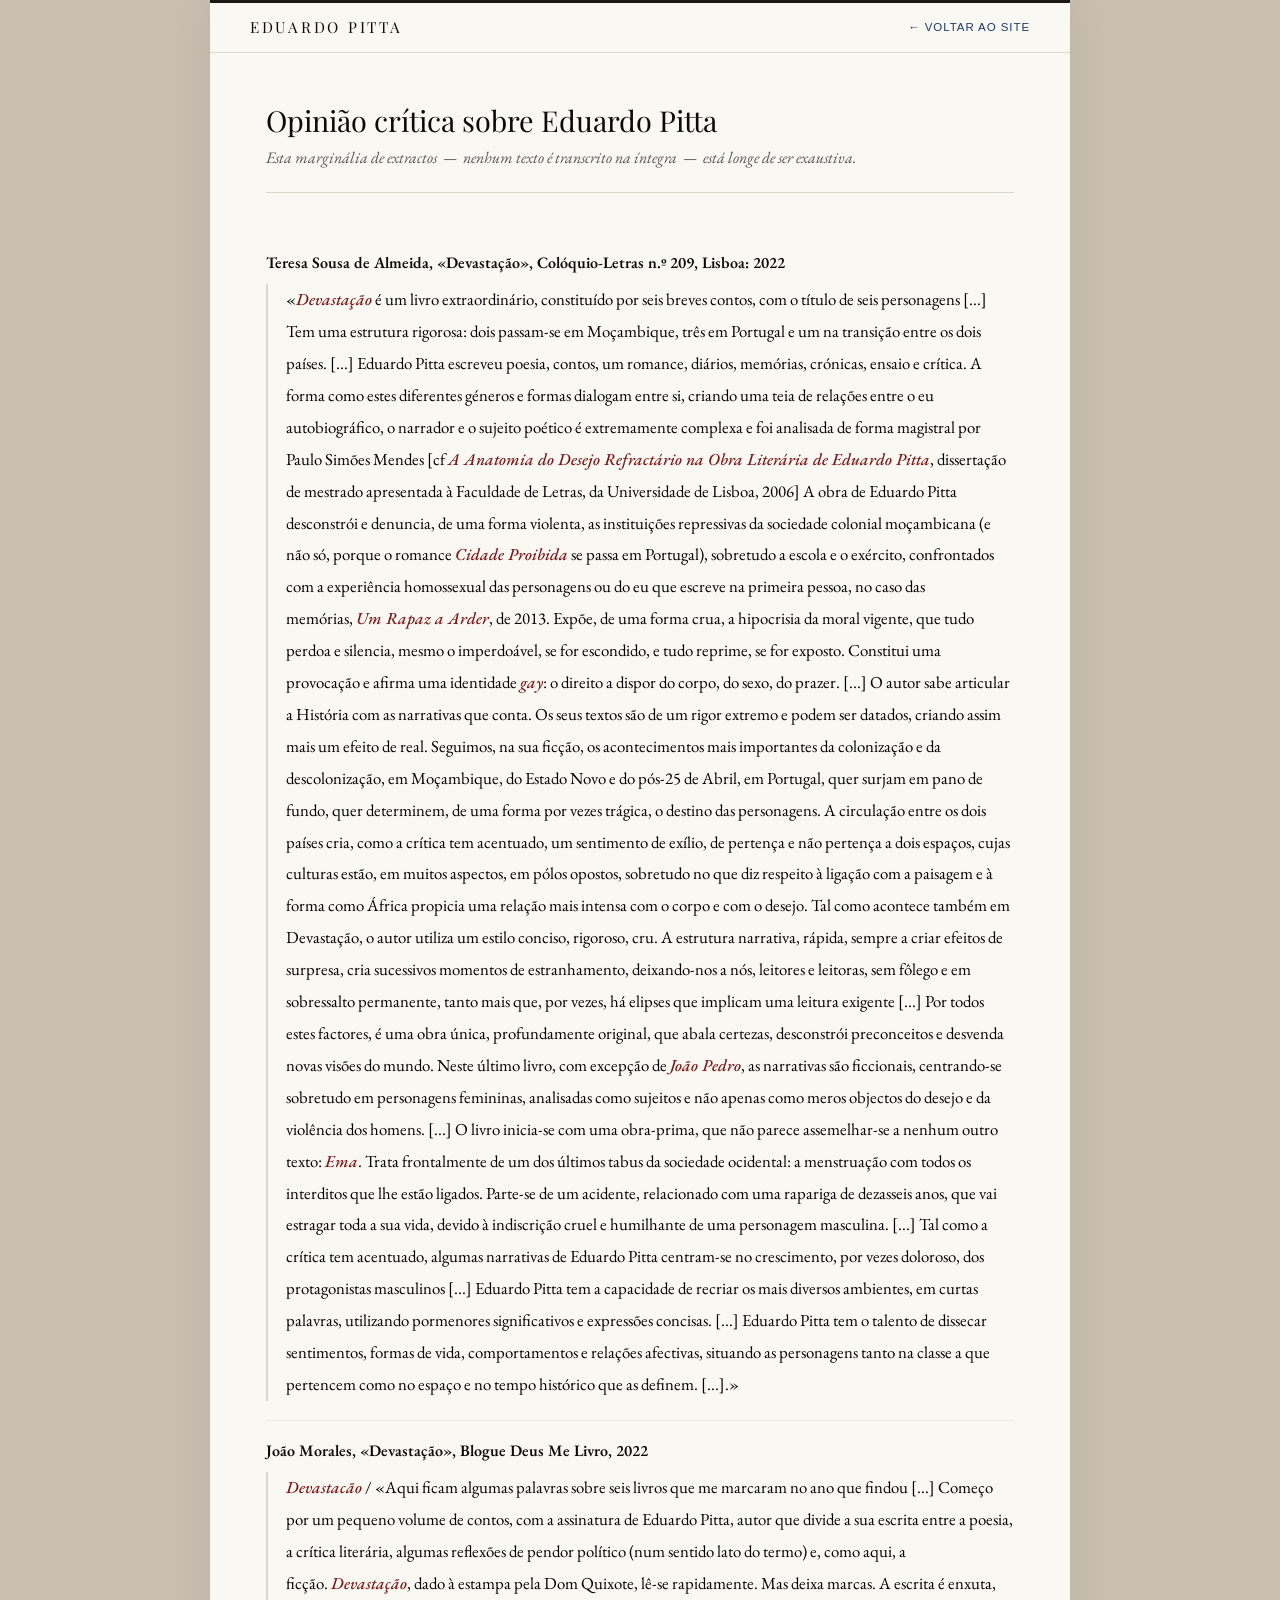
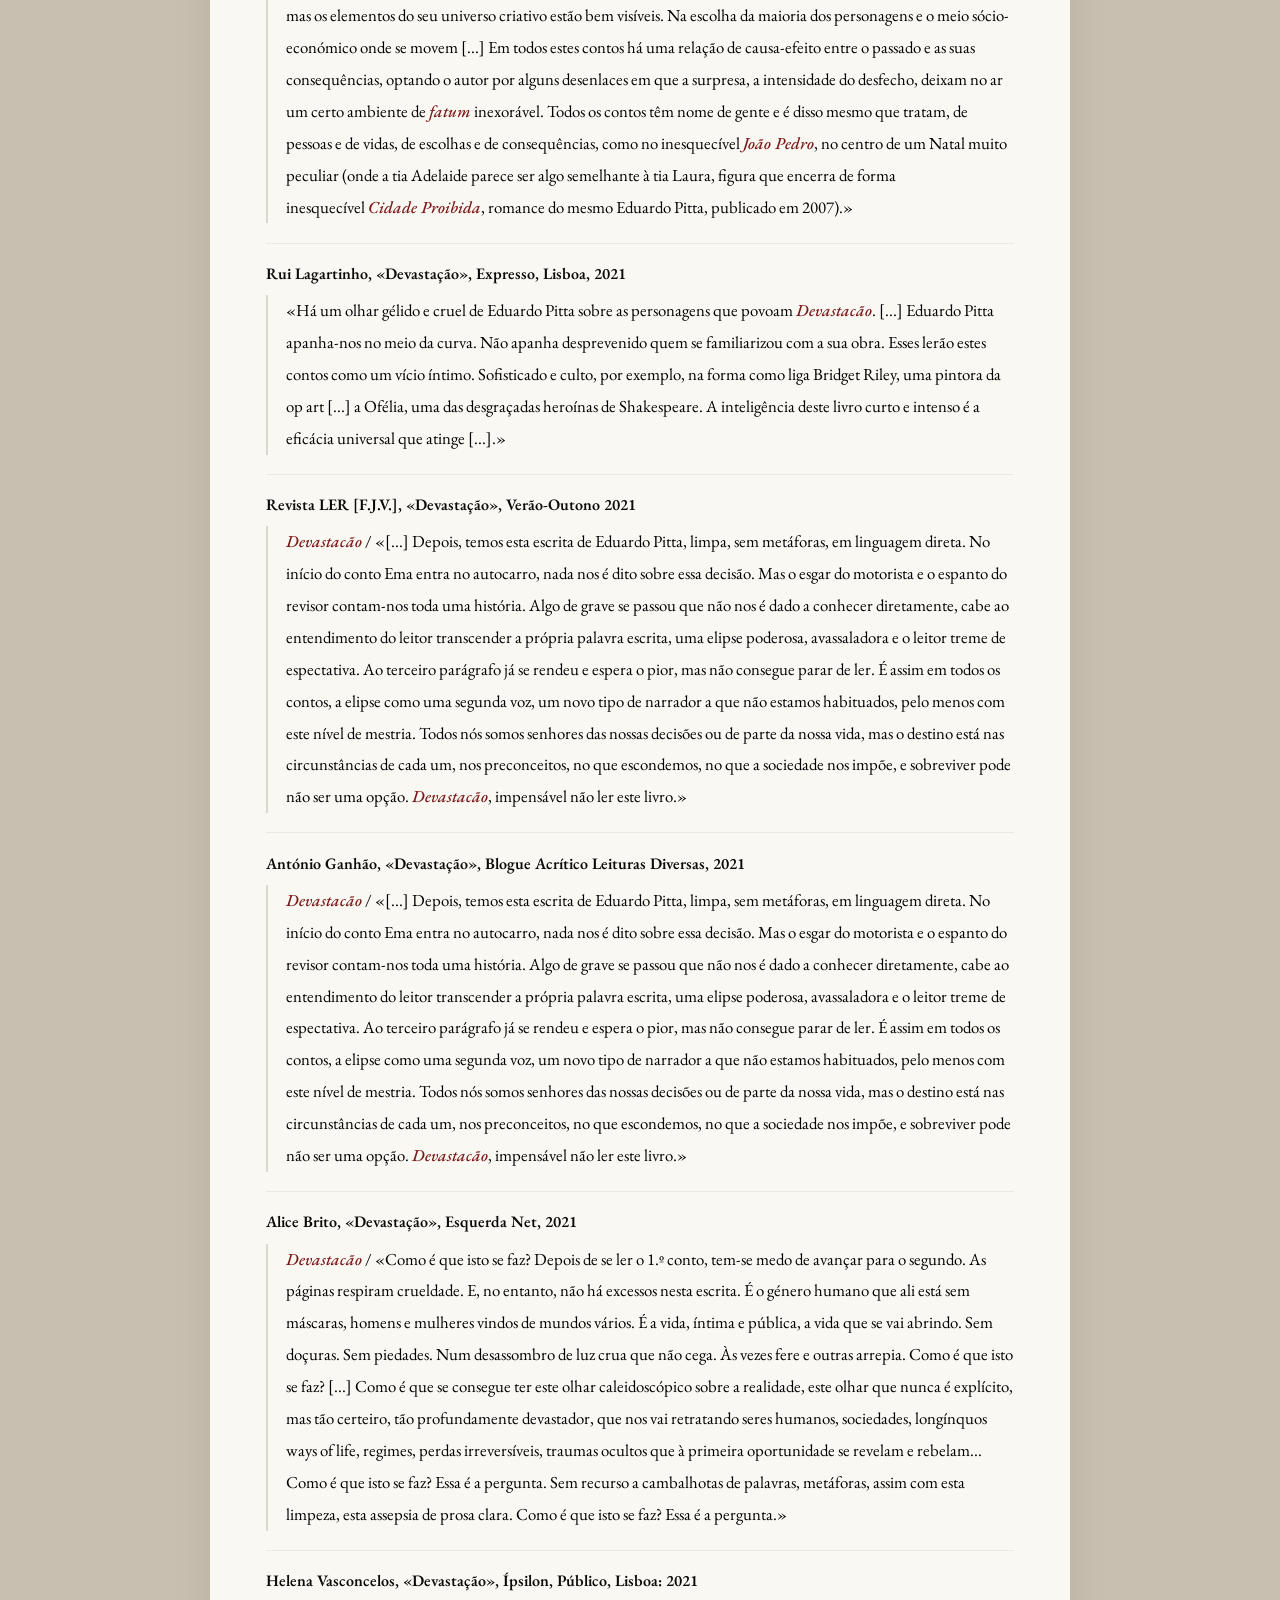
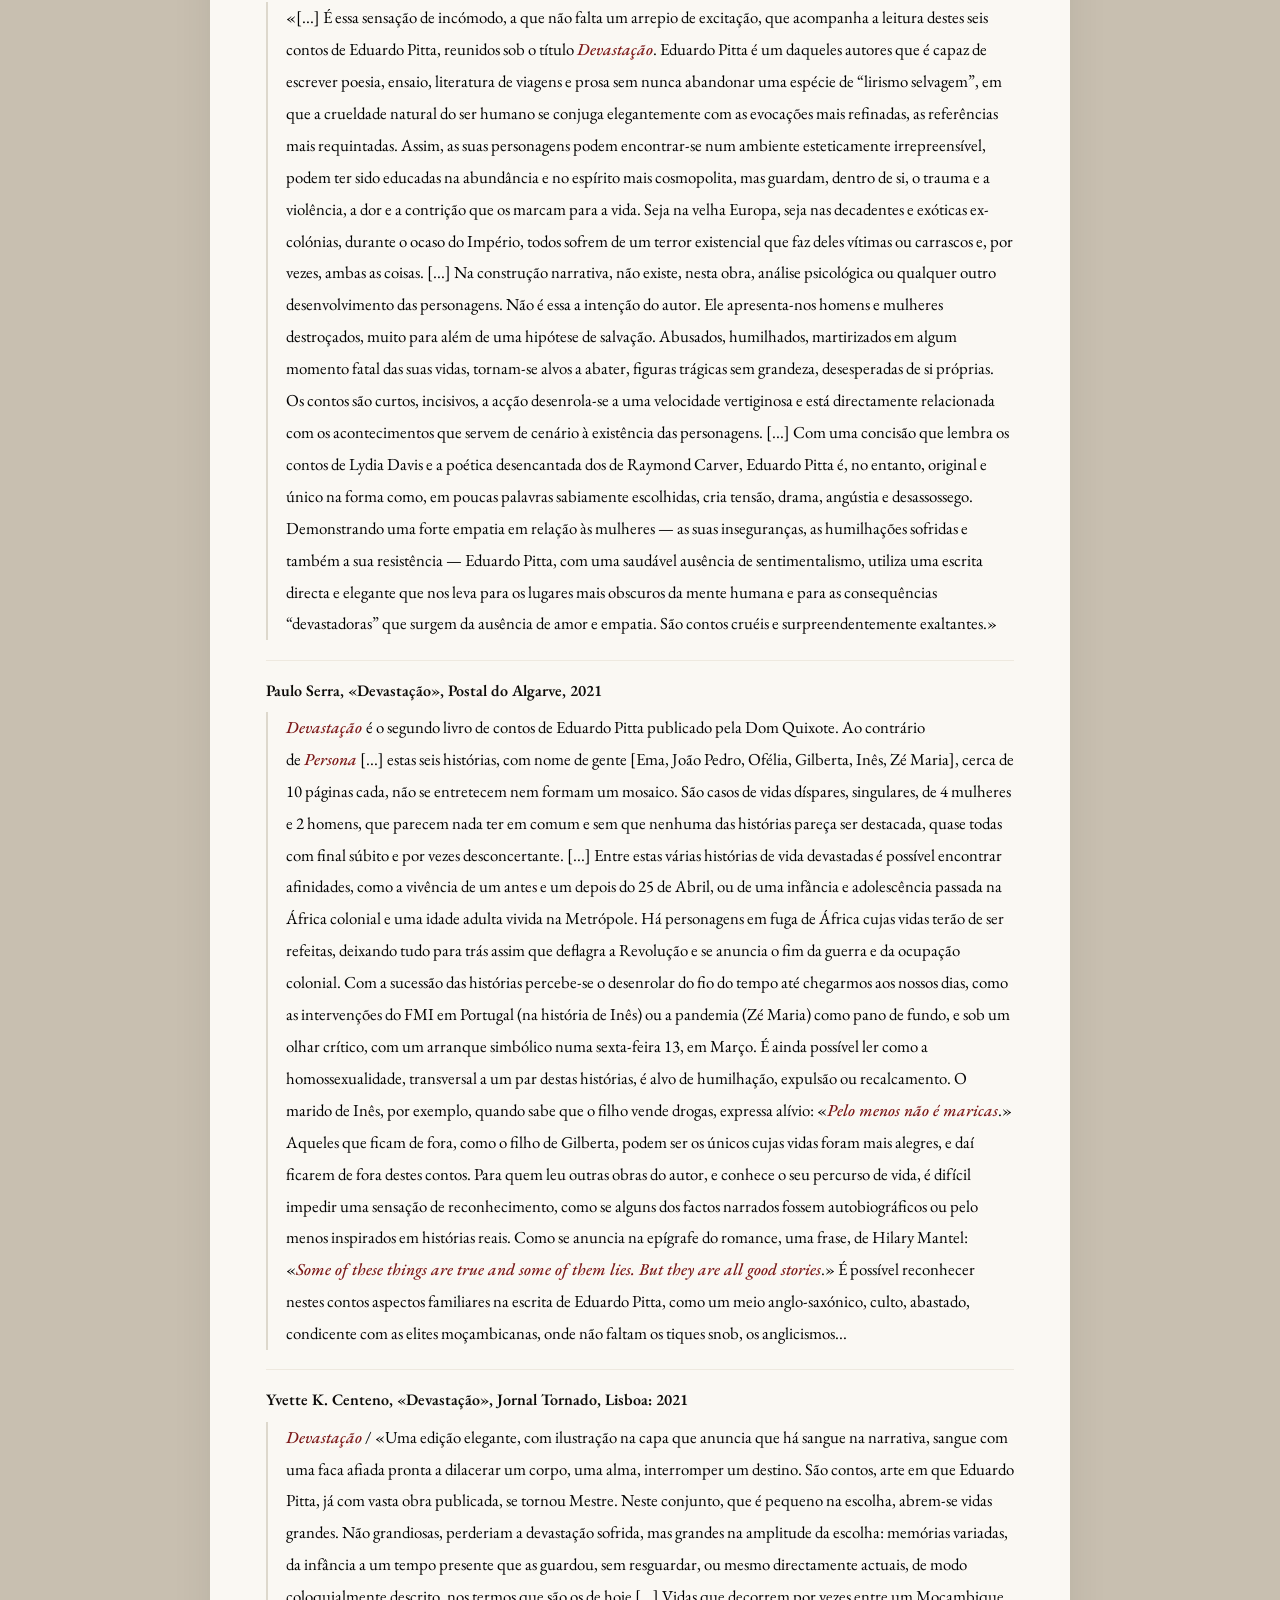
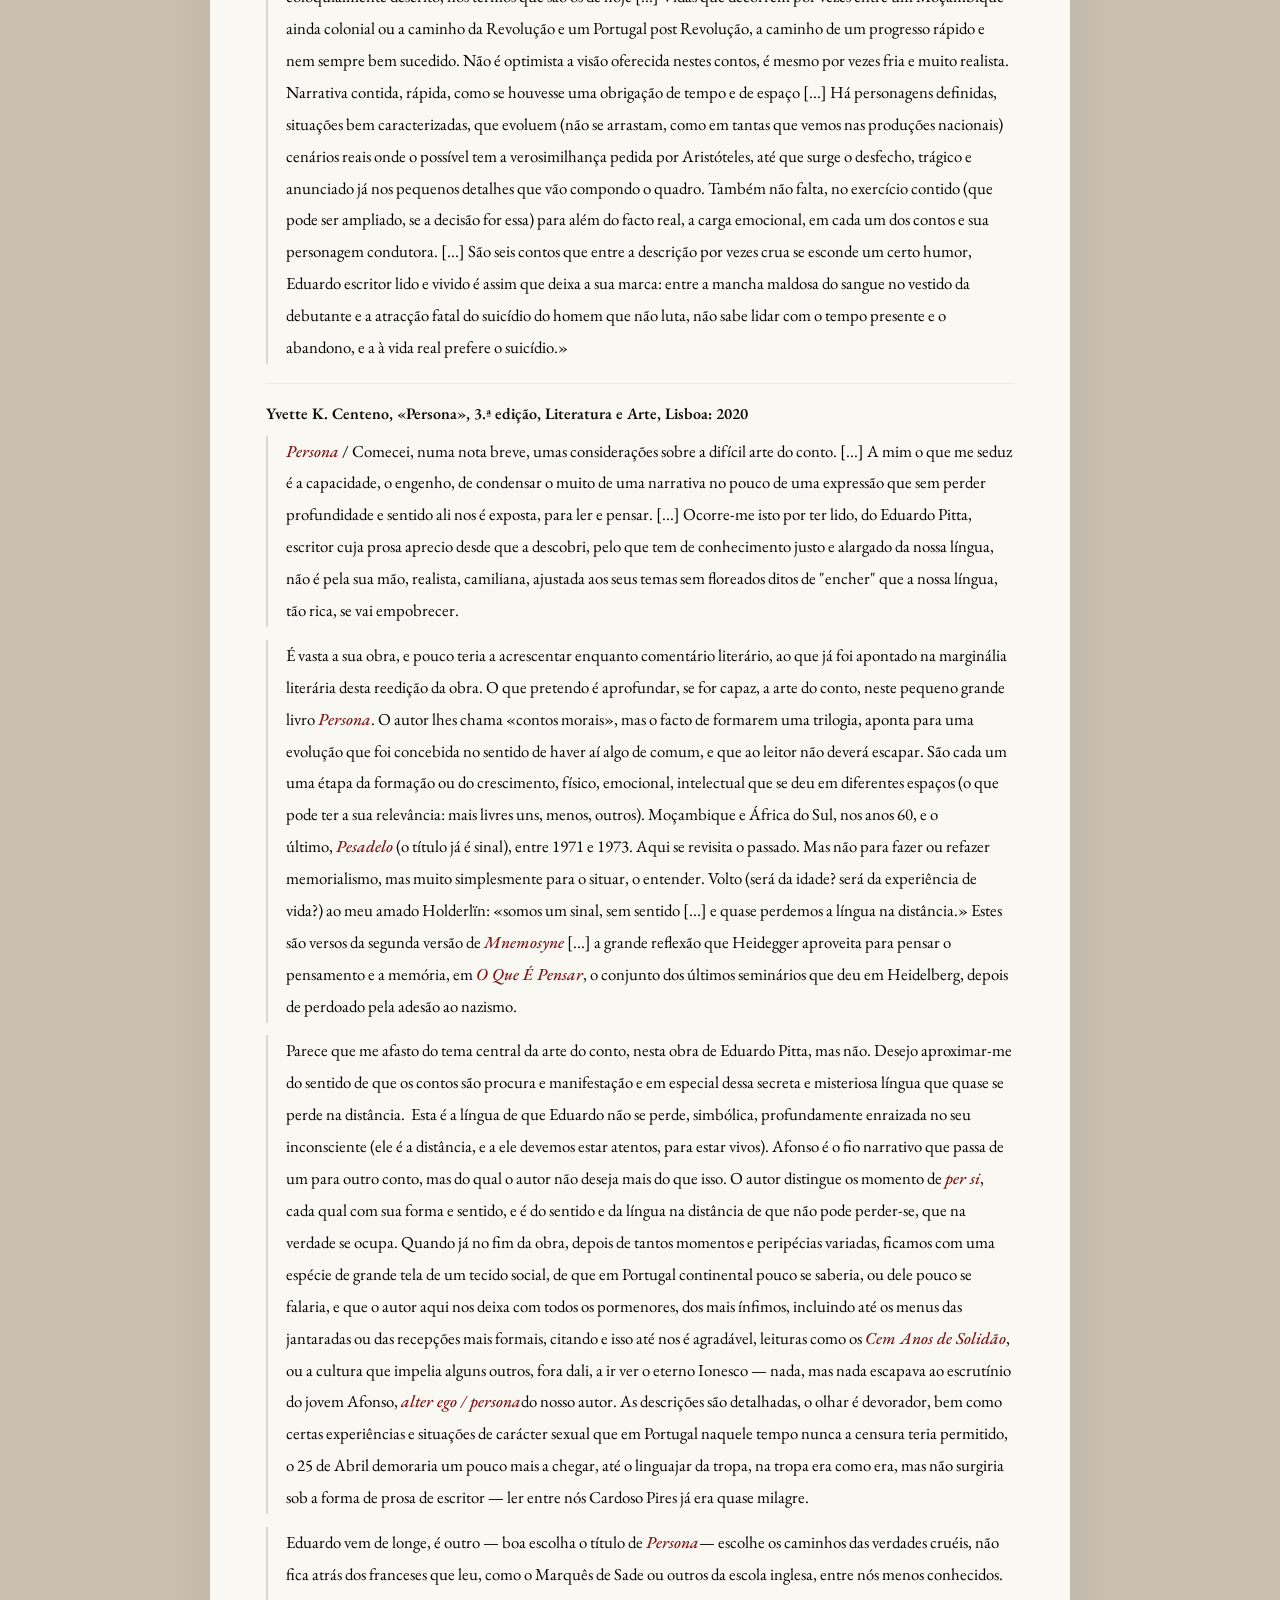
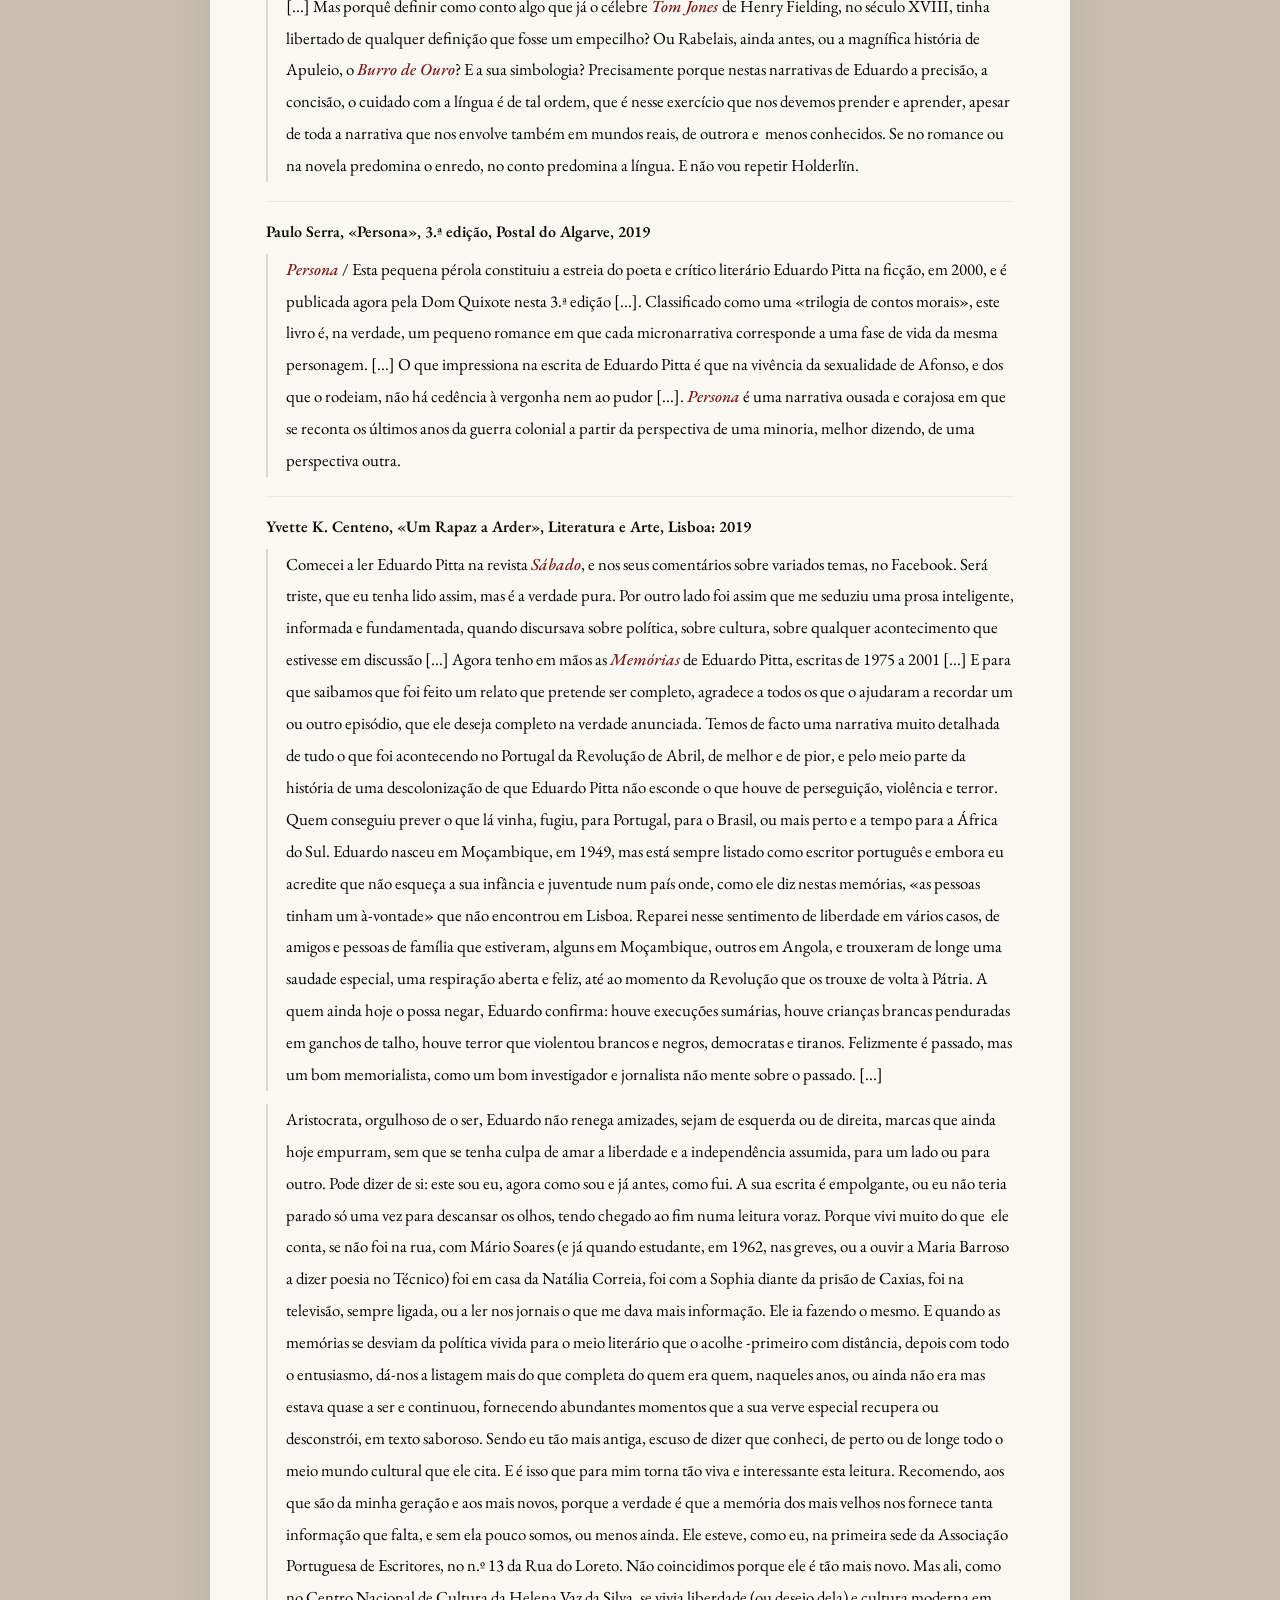
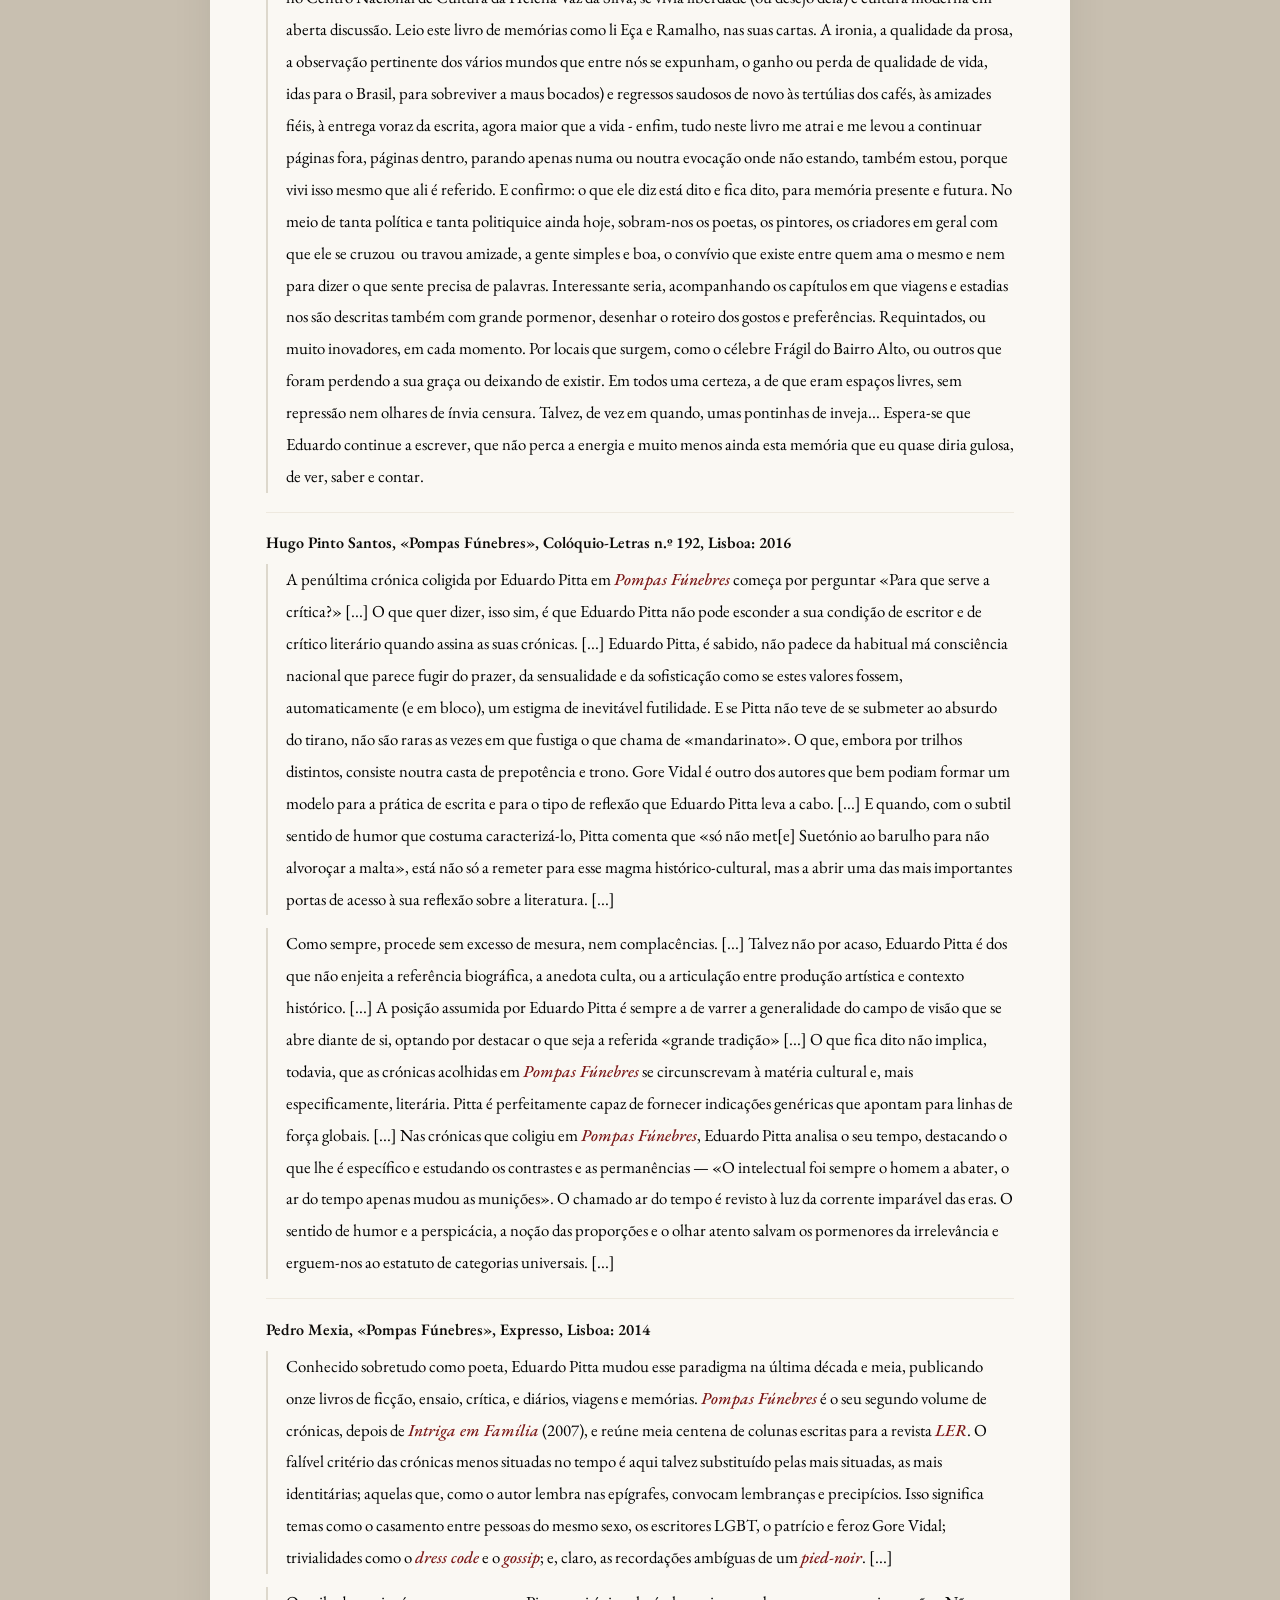
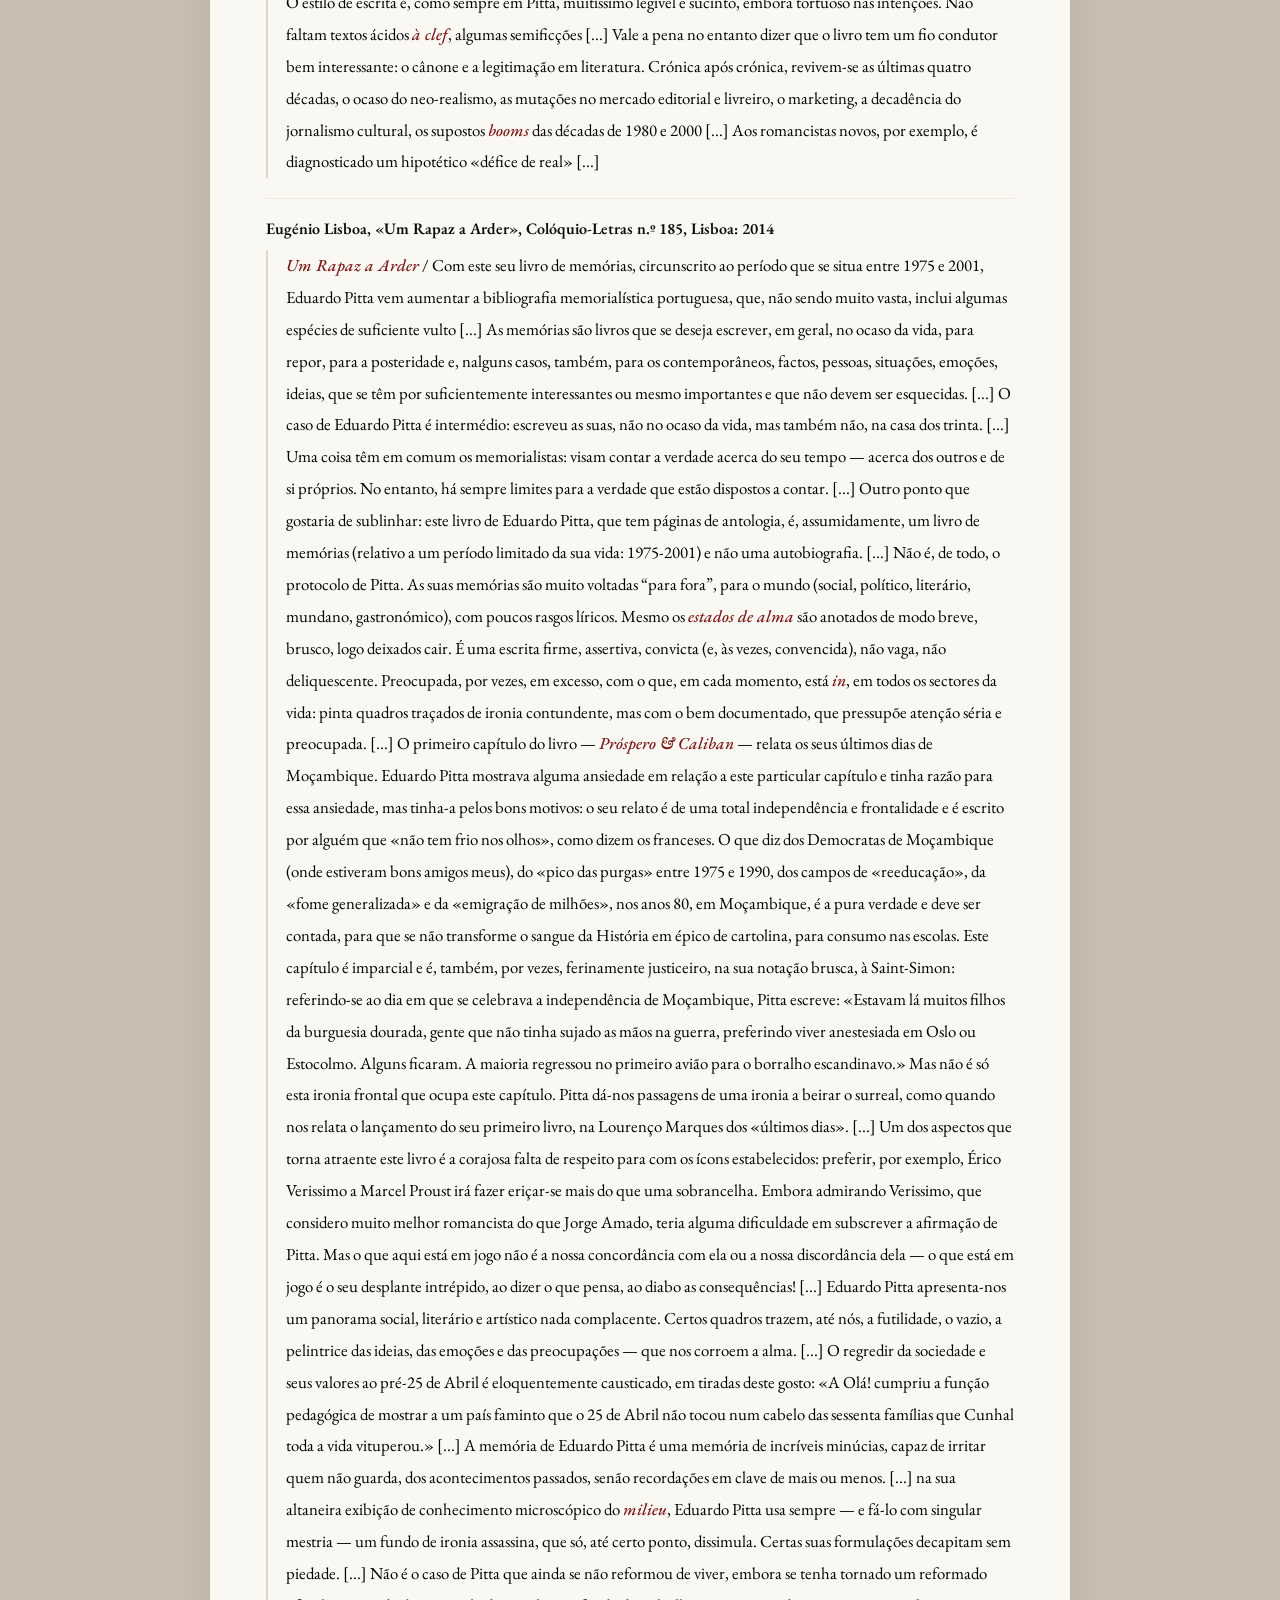
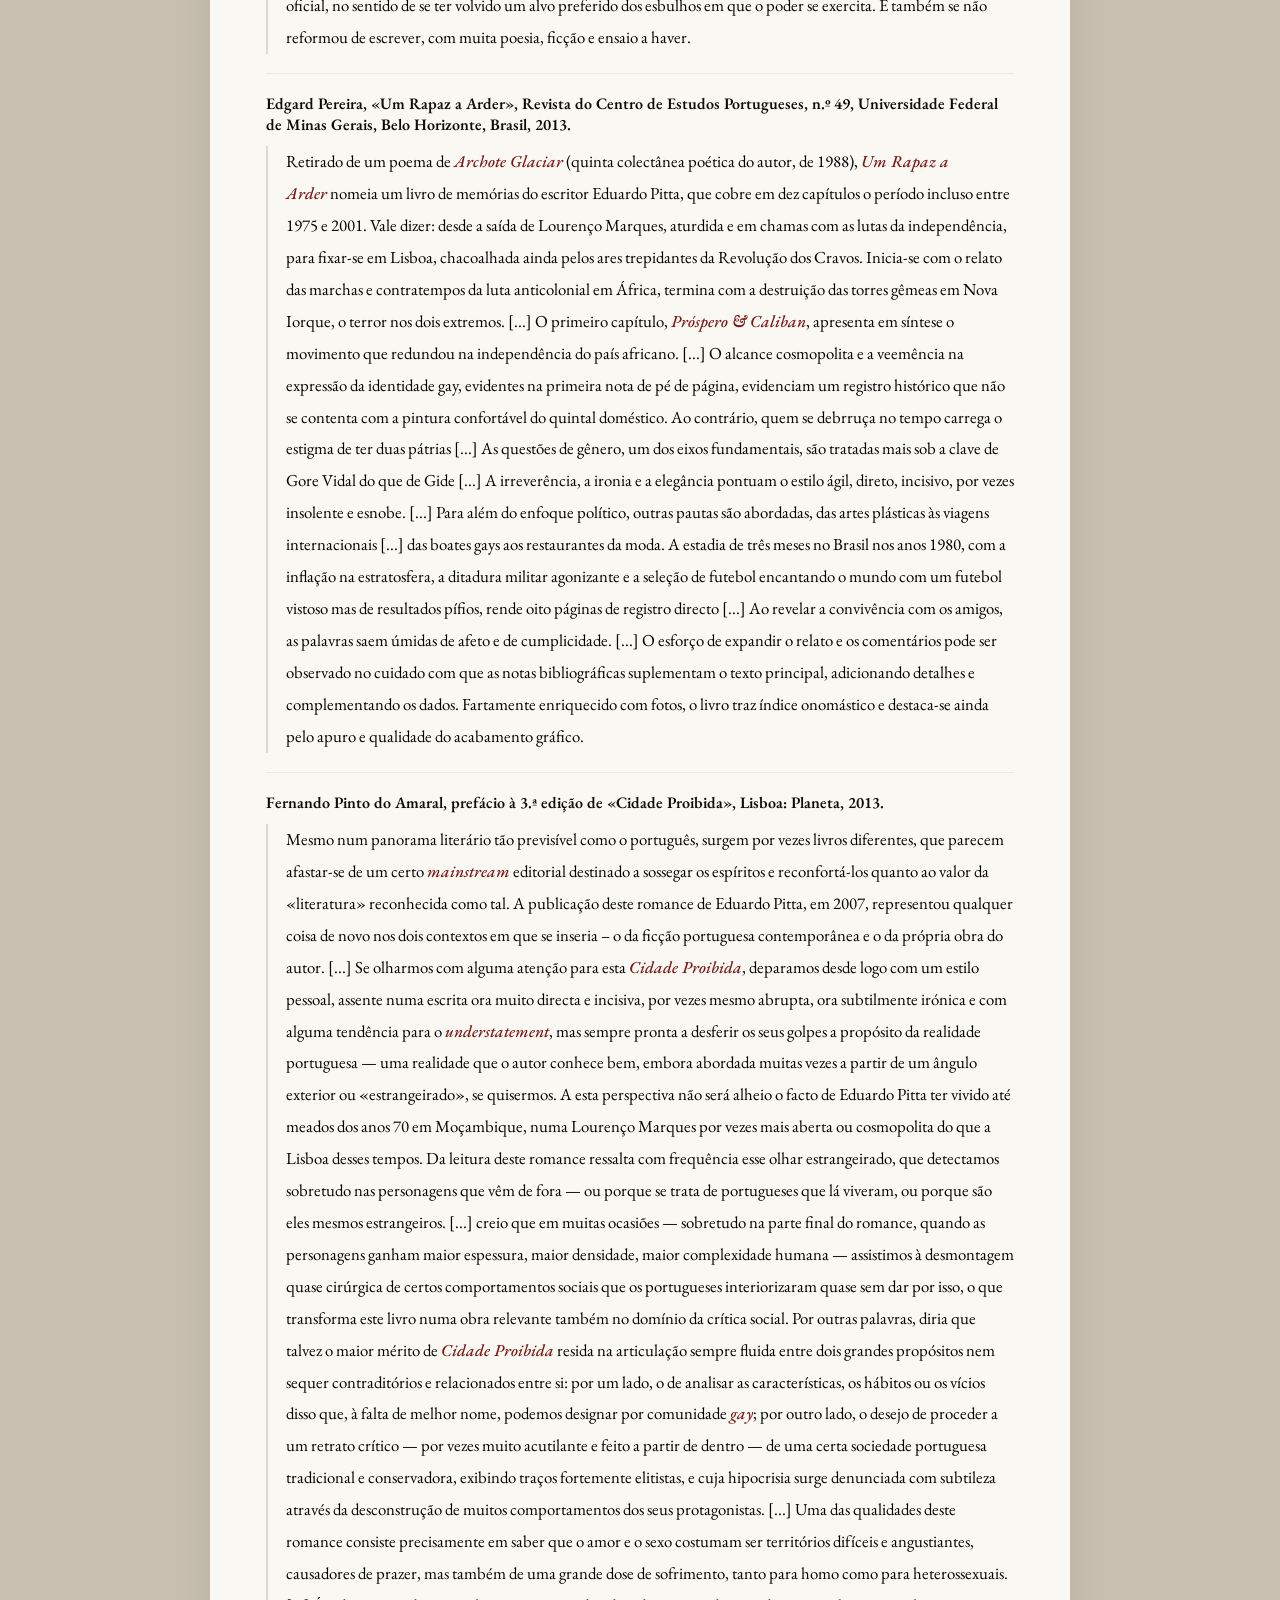
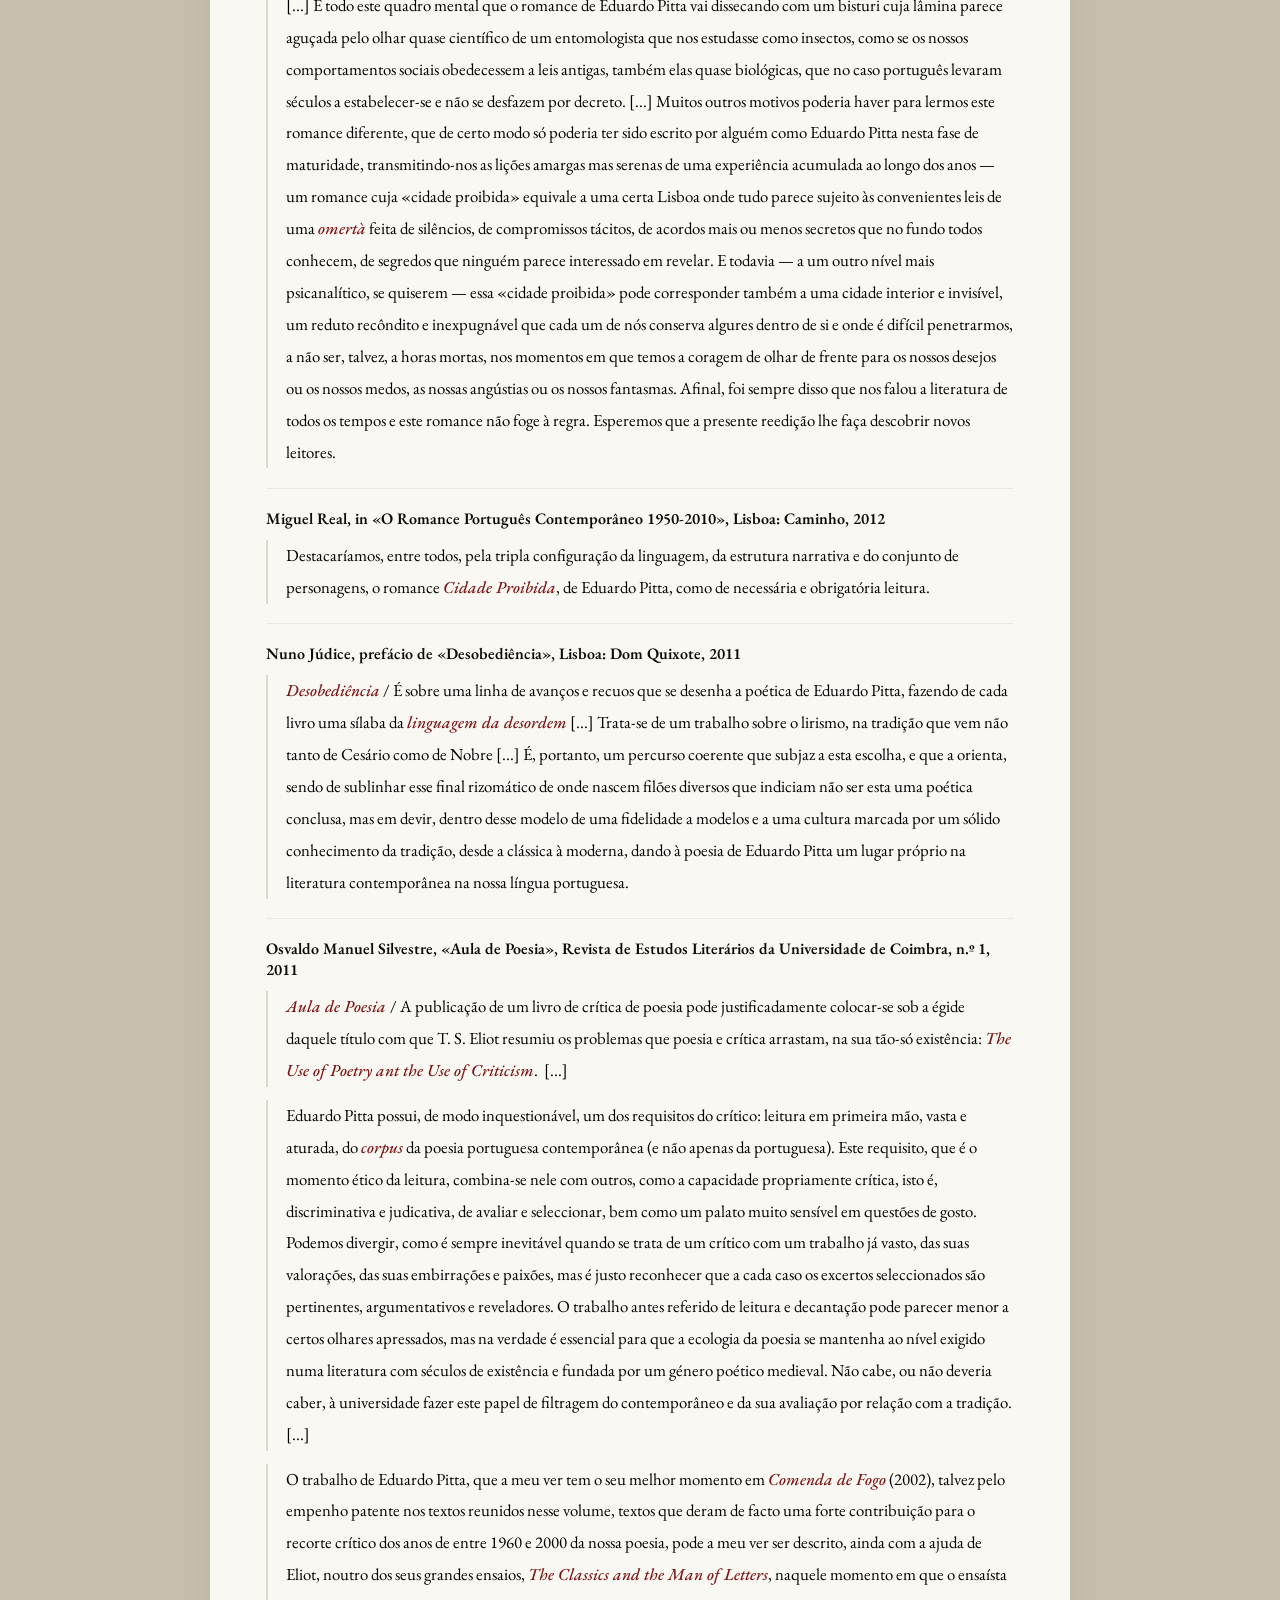
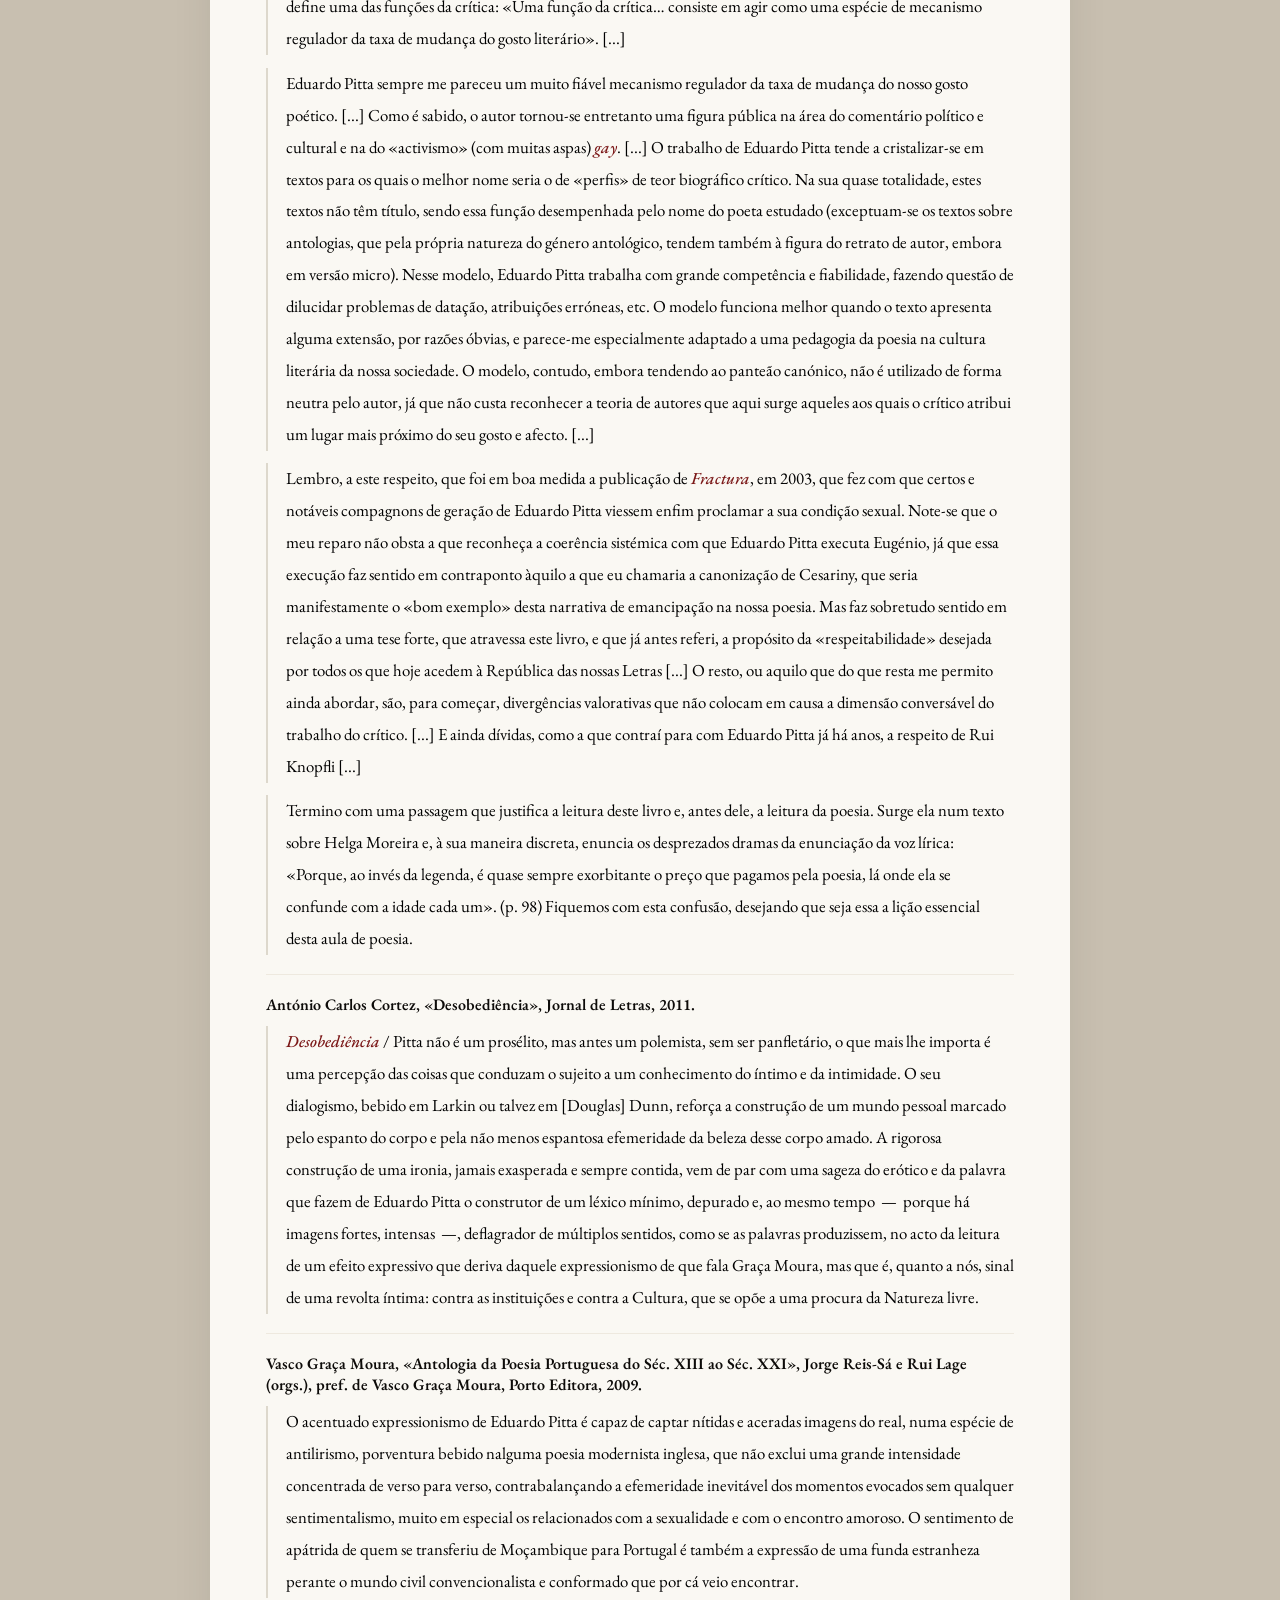
==== commit c5c800ce: "Add files via upload" ====
--- a/recepcao.html
+++ b/recepcao.html
@@ -6,24 +6,24 @@
   <title>Opinião Crítica — Eduardo Pitta</title>
   <style>
     @import url('https://fonts.googleapis.com/css2?family=Playfair+Display:ital,wght@0,400;1,400&family=EB+Garamond:ital,wght@0,400;1,400&display=swap');
-    * { box-sizing: border-box; margin: 0; padding: 0; }
-    body { background: #C8BFB0; font-family: "EB Garamond", Georgia, serif; color: #000; }
-    .wrap { max-width: 860px; margin: 0 auto; background: #FAF8F3; min-height: 100vh; box-shadow: 0 0 40px rgba(0,0,0,.08); }
-    nav { border-top: 3px solid #1C1916; border-bottom: 1px solid #DDD8CC; padding: .9rem 2.5rem; display: flex; align-items: center; justify-content: space-between; }
-    .logo { font-family: "Playfair Display", Georgia, serif; font-size: .95rem; letter-spacing: .18em; text-transform: uppercase; color: #0D0B09; text-decoration: none; }
-    .back { font-family: Arial, sans-serif; font-size: .72rem; letter-spacing: .08em; text-transform: uppercase; color: #1a3a6b; text-decoration: none; }
-    .back:hover { text-decoration: underline; }
-    .content { padding: 3rem 3.5rem 5rem; }
-    h1 { font-family: "Playfair Display", Georgia, serif; font-size: 1.8rem; font-weight: 400; color: #0D0B09; margin-bottom: .5rem; }
-    .subtitle { font-size: 1rem; font-style: italic; color: #555; margin-bottom: 2.5rem; padding-bottom: 1.5rem; border-bottom: 1px solid #DDD8CC; }
-    .entry { padding: 1.2rem 0; border-bottom: 1px solid #EEE9DF; }
-    .entry:last-child { border-bottom: none; }
-    .header { font-size: 1rem; font-weight: 600; color: #0D0B09; margin-bottom: .7rem; font-family: "EB Garamond", Georgia, serif; }
-    .header em { font-style: italic; color: #7B1818; }
-    .body p { font-size: 1.05rem; line-height: 1.9; color: #000; border-left: 2px solid #DDD8CC; padding-left: 1.1rem; margin-bottom: .8rem; }
-    .body p:last-child { margin-bottom: 0; }
-    .body em { font-style: italic; color: #7B1818; font-weight: 500; }
-    @media (max-width: 640px) { .content { padding: 2rem 1.5rem 4rem; } }
+    *{box-sizing:border-box;margin:0;padding:0}
+    body{background:#C8BFB0;font-family:"EB Garamond",Georgia,serif;color:#000}
+    .wrap{max-width:860px;margin:0 auto;background:#FAF8F3;min-height:100vh;box-shadow:0 0 40px rgba(0,0,0,.08)}
+    nav{border-top:3px solid #1C1916;border-bottom:1px solid #DDD8CC;padding:.9rem 2.5rem;display:flex;align-items:center;justify-content:space-between}
+    .logo{font-family:"Playfair Display",Georgia,serif;font-size:.95rem;letter-spacing:.18em;text-transform:uppercase;color:#0D0B09;text-decoration:none}
+    .back{font-family:Arial,sans-serif;font-size:.72rem;letter-spacing:.08em;text-transform:uppercase;color:#1a3a6b;text-decoration:none}
+    .back:hover{text-decoration:underline}
+    .content{padding:3rem 3.5rem 5rem}
+    h1{font-family:"Playfair Display",Georgia,serif;font-size:1.8rem;font-weight:400;color:#0D0B09;margin-bottom:.5rem}
+    .subtitle{font-size:1rem;font-style:italic;color:#555;margin-bottom:2.5rem;padding-bottom:1.5rem;border-bottom:1px solid #DDD8CC}
+    .entry{padding:1.2rem 0;border-bottom:1px solid #EEE9DF}
+    .entry:last-child{border-bottom:none}
+    .header{font-size:1rem;font-weight:600;color:#0D0B09;margin-bottom:.7rem}
+    .header em{font-style:italic;color:#7B1818}
+    .body p{font-size:1.05rem;line-height:1.9;color:#000;border-left:2px solid #DDD8CC;padding-left:1.1rem;margin-bottom:.8rem}
+    .body p:last-child{margin-bottom:0}
+    .body em{font-style:italic;color:#7B1818;font-weight:500}
+    @media(max-width:640px){.content{padding:2rem 1.5rem 4rem}}
   </style>
 </head>
 <body>
@@ -35,378 +35,99 @@
 <div class="content">
   <h1>Opinião crítica sobre Eduardo Pitta</h1>
   <p class="subtitle">Esta marginália de extractos  —  nenhum texto é transcrito na íntegra  —  está longe de ser exaustiva.</p>
-<div class="entry">
-  <p class="header"><strong>Teresa Sousa de Almeida, «Devastação», Colóquio-Letras n.º 209, Lisboa: 2022</strong></p>
-  <div class="body"><p>«<em>Devastação</em> é um livro extraordinário, constituído por seis breves contos, com o título de seis personagens [...] Tem uma estrutura rigorosa: dois passam-se em Moçambique, três em Portugal e um na transição entre os dois países. [...] Eduardo Pitta escreveu poesia, contos, um romance, diários, memórias, crónicas, ensaio e crítica. A forma como estes diferentes géneros e formas dialogam entre si, criando uma teia de relações entre o eu autobiográfico, o narrador e o sujeito poético é extremamente complexa e foi analisada de forma magistral por Paulo Simões Mendes [cf <em>A Anatomia do Desejo Refractário na Obra Literária de Eduardo Pitta</em>, dissertação de mestrado apresentada à Faculdade de Letras, da Universidade de Lisboa, 2006] A obra de Eduardo Pitta desconstrói e denuncia, de uma forma violenta, as instituições repressivas da sociedade colonial moçambicana (e não só, porque o romance <em>Cidade Proibida</em> se passa em Portugal), sobretudo a escola e o exército, confrontados com a experiência homossexual das personagens ou do eu que escreve na primeira pessoa, no caso das memórias, <em>Um Rapaz a Arder</em>, de 2013. Expõe, de uma forma crua, a hipocrisia da moral vigente, que tudo perdoa e silencia, mesmo o imperdoável, se for escondido, e tudo reprime, se for exposto. Constitui uma provocação e afirma uma identidade <em>gay</em>: o direito a dispor do corpo, do sexo, do prazer. [...] O autor sabe articular a História com as narrativas que conta. Os seus textos são de um rigor extremo e podem ser datados, criando assim mais um efeito de real. Seguimos, na sua ficção, os acontecimentos mais importantes da colonização e da descolonização, em Moçambique, do Estado Novo e do pós-25 de Abril, em Portugal, quer surjam em pano de fundo, quer determinem, de uma forma por vezes trágica, o destino das personagens. A circulação entre os dois países cria, como a crítica tem acentuado, um sentimento de exílio, de pertença e não pertença a dois espaços, cujas culturas estão, em muitos aspectos, em pólos opostos, sobretudo no que diz respeito à ligação com a paisagem e à forma como África propicia uma relação mais intensa com o corpo e com o desejo. Tal como acontece também em Devastação, o autor utiliza um estilo conciso, rigoroso, cru. A estrutura narrativa, rápida, sempre a criar efeitos de surpresa, cria sucessivos momentos de estranhamento, deixando-nos a nós, leitores e leitoras, sem fôlego e em sobressalto permanente, tanto mais que, por vezes, há elipses que implicam uma leitura exigente [...] Por todos estes factores, é uma obra única, profundamente original, que abala certezas, desconstrói preconceitos e desvenda novas visões do mundo. Neste último livro, com excepção de <em>João Pedro</em>, as narrativas são ficcionais, centrando-se sobretudo em personagens femininas, analisadas como sujeitos e não apenas como meros objectos do desejo e da violência dos homens. [...] O livro inicia-se com uma obra-prima, que não parece assemelhar-se a nenhum outro texto: <em>Ema</em>. Trata frontalmente de um dos últimos tabus da sociedade ocidental: a menstruação com todos os interditos que lhe estão ligados. Parte-se de um acidente, relacionado com uma rapariga de dezasseis anos, que vai estragar toda a sua vida, devido à indiscrição cruel e humilhante de uma personagem masculina. [...] Tal como a crítica tem acentuado, algumas narrativas de Eduardo Pitta centram-se no crescimento, por vezes doloroso, dos protagonistas masculinos [...] Eduardo Pitta tem a capacidade de recriar os mais diversos ambientes, em curtas palavras, utilizando pormenores significativos e expressões concisas. [...] Eduardo Pitta tem o talento de dissecar sentimentos, formas de vida, comportamentos e relações afectivas, situando as personagens tanto na classe a que pertencem como no espaço e no tempo histórico que as definem. [...].»</p></div>
-</div>
-<div class="entry">
-  <p class="header"><strong>João Morales, «Devastação», Blogue Deus Me Livro, 2022</strong></p>
-  <div class="body"><p>/ «Aqui ficam algumas palavras sobre seis livros que me marcaram no ano que findou [...] Começo por um pequeno volume de contos, com a assinatura de Eduardo Pitta, autor que divide a sua escrita entre a poesia, a crítica literária, algumas reflexões de pendor político (num sentido lato do termo) e, como aqui, a ficção. <em>Devastação</em>, dado à estampa pela Dom Quixote, lê-se rapidamente. Mas deixa marcas. A escrita é enxuta, mas os elementos do seu universo criativo estão bem visíveis. Na escolha da maioria dos personagens e o meio sócio-económico onde se movem [...] Em todos estes contos há uma relação de causa-efeito entre o passado e as suas consequências, optando o autor por alguns desenlaces em que a surpresa, a intensidade do desfecho, deixam no ar um certo ambiente de <em>fatum</em> inexorável. Todos os contos têm nome de gente e é disso mesmo que tratam, de pessoas e de vidas, de escolhas e de consequências, como no inesquecível <em>João Pedro</em>, no centro de um Natal muito peculiar (onde a tia Adelaide parece ser algo semelhante à tia Laura, figura que encerra de forma inesquecível <em>Cidade Proibida</em>, romance do mesmo Eduardo Pitta, publicado em 2007).»</p></div>
-</div>
-<div class="entry">
-  <p class="header"><strong>Rui Lagartinho, «Devastação», Expresso, Lisboa, 2021</strong></p>
-  <div class="body"><p>«Há um olhar gélido e cruel de Eduardo Pitta sobre as personagens que povoam <em>Devastacão</em>. [...] Eduardo Pitta apanha-nos no meio da curva. Não apanha desprevenido quem se familiarizou com a sua obra. Esses lerão estes contos como um vício íntimo. Sofisticado e culto, por exemplo, na forma como liga Bridget Riley, uma pintora da op art [...] a Ofélia, uma das desgraçadas heroínas de Shakespeare. A inteligência deste livro curto e intenso é a eficácia universal que atinge [...].»</p></div>
-</div>
-<div class="entry">
-  <p class="header"><strong>Revista LER [F.J.V.], «Devastação», Verão-Outono 2021</strong></p>
-  <div class="body"><p>/ «[...] Depois, temos esta escrita de Eduardo Pitta, limpa, sem metáforas, em linguagem direta. No início do conto Ema entra no autocarro, nada nos é dito sobre essa decisão. Mas o esgar do motorista e o espanto do revisor contam-nos toda uma história. Algo de grave se passou que não nos é dado a conhecer diretamente, cabe ao entendimento do leitor transcender a própria palavra escrita, uma elipse poderosa, avassaladora e o leitor treme de espectativa. Ao terceiro parágrafo já se rendeu e espera o pior, mas não consegue parar de ler. É assim em todos os contos, a elipse como uma segunda voz, um novo tipo de narrador a que não estamos habituados, pelo menos com este nível de mestria. Todos nós somos senhores das nossas decisões ou de parte da nossa vida, mas o destino está nas circunstâncias de cada um, nos preconceitos, no que escondemos, no que a sociedade nos impõe, e sobreviver pode não ser uma opção. <em>Devastacão</em>, impensável não ler este livro.»</p></div>
-</div>
-<div class="entry">
-  <p class="header"><strong>António Ganhão, «Devastação», Blogue Acrítico Leituras Diversas, 2021</strong></p>
-  <div class="body"><p>/ «[...] Depois, temos esta escrita de Eduardo Pitta, limpa, sem metáforas, em linguagem direta. No início do conto Ema entra no autocarro, nada nos é dito sobre essa decisão. Mas o esgar do motorista e o espanto do revisor contam-nos toda uma história. Algo de grave se passou que não nos é dado a conhecer diretamente, cabe ao entendimento do leitor transcender a própria palavra escrita, uma elipse poderosa, avassaladora e o leitor treme de espectativa. Ao terceiro parágrafo já se rendeu e espera o pior, mas não consegue parar de ler. É assim em todos os contos, a elipse como uma segunda voz, um novo tipo de narrador a que não estamos habituados, pelo menos com este nível de mestria. Todos nós somos senhores das nossas decisões ou de parte da nossa vida, mas o destino está nas circunstâncias de cada um, nos preconceitos, no que escondemos, no que a sociedade nos impõe, e sobreviver pode não ser uma opção. <em>Devastacão</em>, impensável não ler este livro.»</p></div>
-</div>
-<div class="entry">
-  <p class="header"><strong>Alice Brito, «Devastação», Esquerda Net, 2021</strong></p>
-  <div class="body"><p>/ «Como é que isto se faz? Depois de se ler o 1.º conto, tem-se medo de avançar para o segundo. As páginas respiram crueldade. E, no entanto, não há excessos nesta escrita. É o género humano que ali está sem máscaras, homens e mulheres vindos de mundos vários. É a vida, íntima e pública, a vida que se vai abrindo. Sem doçuras. Sem piedades. Num desassombro de luz crua que não cega. Às vezes fere e outras arrepia. Como é que isto se faz? [...] Como é que se consegue ter este olhar caleidoscópico sobre a realidade, este olhar que nunca é explícito, mas tão certeiro, tão profundamente devastador, que nos vai retratando seres humanos, sociedades, longínquos ways of life, regimes, perdas irreversíveis, traumas ocultos que à primeira oportunidade se revelam e rebelam... Como é que isto se faz? Essa é a pergunta. Sem recurso a cambalhotas de palavras, metáforas, assim com esta limpeza, esta assepsia de prosa clara. Como é que isto se faz? Essa é a pergunta.»</p></div>
-</div>
-<div class="entry">
-  <p class="header"><strong>Helena Vasconcelos, «Devastação», Ípsilon, Público, Lisboa: 2021</strong></p>
-  <div class="body"><p>«[...] É essa sensação de incómodo, a que não falta um arrepio de excitação, que acompanha a leitura destes seis contos de Eduardo Pitta, reunidos sob o título <em>Devastação</em>. Eduardo Pitta é um daqueles autores que é capaz de escrever poesia, ensaio, literatura de viagens e prosa sem nunca abandonar uma espécie de “lirismo selvagem”, em que a crueldade natural do ser humano se conjuga elegantemente com as evocações mais refinadas, as referências mais requintadas. Assim, as suas personagens podem encontrar-se num ambiente esteticamente irrepreensível, podem ter sido educadas na abundância e no espírito mais cosmopolita, mas guardam, dentro de si, o trauma e a violência, a dor e a contrição que os marcam para a vida. Seja na velha Europa, seja nas decadentes e exóticas ex-colónias, durante o ocaso do Império, todos sofrem de um terror existencial que faz deles vítimas ou carrascos e, por vezes, ambas as coisas. [...] Na construção narrativa, não existe, nesta obra, análise psicológica ou qualquer outro desenvolvimento das personagens. Não é essa a intenção do autor. Ele apresenta-nos homens e mulheres destroçados, muito para além de uma hipótese de salvação. Abusados, humilhados, martirizados em algum momento fatal das suas vidas, tornam-se alvos a abater, figuras trágicas sem grandeza, desesperadas de si próprias. Os contos são curtos, incisivos, a acção desenrola-se a uma velocidade vertiginosa e está directamente relacionada com os acontecimentos que servem de cenário à existência das personagens. [...] Com uma concisão que lembra os contos de Lydia Davis e a poética desencantada dos de Raymond Carver, Eduardo Pitta é, no entanto, original e único na forma como, em poucas palavras sabiamente escolhidas, cria tensão, drama, angústia e desassossego. Demonstrando uma forte empatia em relação às mulheres — as suas inseguranças, as humilhações sofridas e também a sua resistência — Eduardo Pitta, com uma saudável ausência de sentimentalismo, utiliza uma escrita directa e elegante que nos leva para os lugares mais obscuros da mente humana e para as consequências “devastadoras” que surgem da ausência de amor e empatia. São contos cruéis e surpreendentemente exaltantes.»</p></div>
-</div>
-<div class="entry">
-  <p class="header"><strong>Paulo Serra, «Devastação», Postal do Algarve, 2021</strong></p>
-  <div class="body"><p>é o segundo livro de contos de Eduardo Pitta publicado pela Dom Quixote. Ao contrário de <em>Persona</em> [...] estas seis histórias, com nome de gente [Ema, João Pedro, Ofélia, Gilberta, Inês, Zé Maria], cerca de 10 páginas cada, não se entretecem nem formam um mosaico. São casos de vidas díspares, singulares, de 4 mulheres e 2 homens, que parecem nada ter em comum e sem que nenhuma das histórias pareça ser destacada, quase todas com final súbito e por vezes desconcertante. [...] Entre estas várias histórias de vida devastadas é possível encontrar afinidades, como a vivência de um antes e um depois do 25 de Abril, ou de uma infância e adolescência passada na África colonial e uma idade adulta vivida na Metrópole. Há personagens em fuga de África cujas vidas terão de ser refeitas, deixando tudo para trás assim que deflagra a Revolução e se anuncia o fim da guerra e da ocupação colonial. Com a sucessão das histórias percebe-se o desenrolar do fio do tempo até chegarmos aos nossos dias, como as intervenções do FMI em Portugal (na história de Inês) ou a pandemia (Zé Maria) como pano de fundo, e sob um olhar crítico, com um arranque simbólico numa sexta-feira 13, em Março. É ainda possível ler como a homossexualidade, transversal a um par destas histórias, é alvo de humilhação, expulsão ou recalcamento. O marido de Inês, por exemplo, quando sabe que o filho vende drogas, expressa alívio: «<em>Pelo menos não é maricas</em>.» Aqueles que ficam de fora, como o filho de Gilberta, podem ser os únicos cujas vidas foram mais alegres, e daí ficarem de fora destes contos. Para quem leu outras obras do autor, e conhece o seu percurso de vida, é difícil impedir uma sensação de reconhecimento, como se alguns dos factos narrados fossem autobiográficos ou pelo menos inspirados em histórias reais. Como se anuncia na epígrafe do romance, uma frase, de Hilary Mantel: «<em>Some of these things are true and some of them lies. But they are all good stories</em>.» É possível reconhecer nestes contos aspectos familiares na escrita de Eduardo Pitta, como um meio anglo-saxónico, culto, abastado, condicente com as elites moçambicanas, onde não faltam os tiques snob, os anglicismos...</p></div>
-</div>
-<div class="entry">
-  <p class="header"><strong>Yvette K. Centeno, «Devastação», Jornal Tornado, Lisboa: 2021</strong></p>
-  <div class="body"><p>/ «Uma edição elegante, com ilustração na capa que anuncia que há sangue na narrativa, sangue com uma faca afiada pronta a dilacerar um corpo, uma alma, interromper um destino. São contos, arte em que Eduardo Pitta, já com vasta obra publicada, se tornou Mestre. Neste conjunto, que é pequeno na escolha, abrem-se vidas grandes. Não grandiosas, perderiam a devastação sofrida, mas grandes na amplitude da escolha: memórias variadas, da infância a um tempo presente que as guardou, sem resguardar, ou mesmo directamente actuais, de modo coloquialmente descrito, nos termos que são os de hoje [...] Vidas que decorrem por vezes entre um Moçambique ainda colonial ou a caminho da Revolução e um Portugal post Revolução, a caminho de um progresso rápido e nem sempre bem sucedido. Não é optimista a visão oferecida nestes contos, é mesmo por vezes fria e muito realista. Narrativa contida, rápida, como se houvesse uma obrigação de tempo e de espaço [...] Há personagens definidas, situações bem caracterizadas, que evoluem (não se arrastam, como em tantas que vemos nas produções nacionais) cenários reais onde o possível tem a verosimilhança pedida por Aristóteles, até que surge o desfecho, trágico e anunciado já nos pequenos detalhes que vão compondo o quadro. Também não falta, no exercício contido (que pode ser ampliado, se a decisão for essa) para além do facto real, a carga emocional, em cada um dos contos e sua personagem condutora. [...] São seis contos que entre a descrição por vezes crua se esconde um certo humor, Eduardo escritor lido e vivido é assim que deixa a sua marca: entre a mancha maldosa do sangue no vestido da debutante e a atracção fatal do suicídio do homem que não luta, não sabe lidar com o tempo presente e o abandono, e a à vida real prefere o suicídio.»</p></div>
-</div>
-<div class="entry">
-  <p class="header"><strong>Yvette K. Centeno, «Persona», 3.ª edição, Literatura e Arte, Lisboa: 2020</strong></p>
-  <div class="body"><p>/ Comecei, numa nota breve, umas considerações sobre a difícil arte do conto. [...] A mim o que me seduz é a capacidade, o engenho, de condensar o muito de uma narrativa no pouco de uma expressão que sem perder profundidade e sentido ali nos é exposta, para ler e pensar. [...] Ocorre-me isto por ter lido, do Eduardo Pitta, escritor cuja prosa aprecio desde que a descobri, pelo que tem de conhecimento justo e alargado da nossa língua, não é pela sua mão, realista, camiliana, ajustada aos seus temas sem floreados ditos de "encher" que a nossa língua, tão rica, se vai empobrecer.</p><p>É vasta a sua obra, e pouco teria a acrescentar enquanto comentário literário, ao que já foi apontado na marginália literária desta reedição da obra. O que pretendo é aprofundar, se for capaz, a arte do conto, neste pequeno grande livro <em>Persona</em>. O autor lhes chama «contos morais», mas o facto de formarem uma trilogia, aponta para uma evolução que foi concebida no sentido de haver aí algo de comum, e que ao leitor não deverá escapar. São cada um uma étapa da formação ou do crescimento, físico, emocional, intelectual que se deu em diferentes espaços (o que pode ter a sua relevância: mais livres uns, menos, outros). Moçambique e África do Sul, nos anos 60, e o último, <em>Pesadelo</em> (o título já é sinal), entre 1971 e 1973. Aqui se revisita o passado. Mas não para fazer ou refazer memorialismo, mas muito simplesmente para o situar, o entender. Volto (será da idade? será da experiência de vida?) ao meu amado Holderlïn: «somos um sinal, sem sentido [...] e quase perdemos a língua na distância.» Estes são versos da segunda versão de <em>Mnemosyne</em> [...] a grande reflexão que Heidegger aproveita para pensar o pensamento e a memória, em <em>O Que É Pensar</em>, o conjunto dos últimos seminários que deu em Heidelberg, depois de perdoado pela adesão ao nazismo.</p><p>Parece que me afasto do tema central da arte do conto, nesta obra de Eduardo Pitta, mas não. Desejo aproximar-me do sentido de que os contos são procura e manifestação e em especial dessa secreta e misteriosa língua que quase se perde na distância.  Esta é a língua de que Eduardo não se perde, simbólica, profundamente enraizada no seu inconsciente (ele é a distância, e a ele devemos estar atentos, para estar vivos). Afonso é o fio narrativo que passa de um para outro conto, mas do qual o autor não deseja mais do que isso. O autor distingue os momento de <em>per si</em>, cada qual com sua forma e sentido, e é do sentido e da língua na distância de que não pode perder-se, que na verdade se ocupa. Quando já no fim da obra, depois de tantos momentos e peripécias variadas, ficamos com uma espécie de grande tela de um tecido social, de que em Portugal continental pouco se saberia, ou dele pouco se falaria, e que o autor aqui nos deixa com todos os pormenores, dos mais ínfimos, incluindo até os menus das jantaradas ou das recepções mais formais, citando e isso até nos é agradável, leituras como os <em>Cem Anos de Solidão</em>, ou a cultura que impelia alguns outros, fora dali, a ir ver o eterno Ionesco — nada, mas nada escapava ao escrutínio do jovem Afonso, <em>alter ego / persona</em>do nosso autor. As descrições são detalhadas, o olhar é devorador, bem como certas experiências e situações de carácter sexual que em Portugal naquele tempo nunca a censura teria permitido, o 25 de Abril demoraria um pouco mais a chegar, até o linguajar da tropa, na tropa era como era, mas não surgiria sob a forma de prosa de escritor — ler entre nós Cardoso Pires já era quase milagre.</p><p>Eduardo vem de longe, é outro — boa escolha o título de <em>Persona</em>— escolhe os caminhos das verdades cruéis, não fica atrás dos franceses que leu, como o Marquês de Sade ou outros da escola inglesa, entre nós menos conhecidos. [...] Mas porquê definir como conto algo que já o célebre <em>Tom Jones </em>de Henry Fielding, no século XVIII, tinha libertado de qualquer definição que fosse um empecilho? Ou Rabelais, ainda antes, ou a magnífica história de Apuleio, o <em>Burro de Ouro</em>? E a sua simbologia? Precisamente porque nestas narrativas de Eduardo a precisão, a concisão, o cuidado com a língua é de tal ordem, que é nesse exercício que nos devemos prender e aprender, apesar de toda a narrativa que nos envolve também em mundos reais, de outrora e  menos conhecidos. Se no romance ou na novela predomina o enredo, no conto predomina a língua. E não vou repetir Holderlïn.</p></div>
-</div>
-<div class="entry">
-  <p class="header"><strong>Paulo Serra, «Persona», 3.ª edição, Postal do Algarve, 2019</strong></p>
-  <div class="body"><p>/ Esta pequena pérola constituiu a estreia do poeta e crítico literário Eduardo Pitta na ficção, em 2000, e é publicada agora pela Dom Quixote nesta 3.ª edição [...]. Classificado como uma «trilogia de contos morais», este livro é, na verdade, um pequeno romance em que cada micronarrativa corresponde a uma fase de vida da mesma personagem. [...] O que impressiona na escrita de Eduardo Pitta é que na vivência da sexualidade de Afonso, e dos que o rodeiam, não há cedência à vergonha nem ao pudor [...]. <em>Persona</em> é uma narrativa ousada e corajosa em que se reconta os últimos anos da guerra colonial a partir da perspectiva de uma minoria, melhor dizendo, de uma perspectiva outra.</p></div>
-</div>
-<div class="entry">
-  <p class="header"><strong>Yvette K. Centeno, «Um Rapaz a Arder», Literatura e Arte, Lisboa: 2019</strong></p>
-  <div class="body"><p>Comecei a ler Eduardo Pitta na revista <em>Sábado</em>, e nos seus comentários sobre variados temas, no Facebook. Será triste, que eu tenha lido assim, mas é a verdade pura. Por outro lado foi assim que me seduziu uma prosa inteligente, informada e fundamentada, quando discursava sobre política, sobre cultura, sobre qualquer acontecimento que estivesse em discussão [...] Agora tenho em mãos as <em>Memórias</em> de Eduardo Pitta, escritas de 1975 a 2001 [...] E para que saibamos que foi feito um relato que pretende ser completo, agradece a todos os que o ajudaram a recordar um ou outro episódio, que ele deseja completo na verdade anunciada. Temos de facto uma narrativa muito detalhada de tudo o que foi acontecendo no Portugal da Revolução de Abril, de melhor e de pior, e pelo meio parte da história de uma descolonização de que Eduardo Pitta não esconde o que houve de perseguição, violência e terror. Quem conseguiu prever o que lá vinha, fugiu, para Portugal, para o Brasil, ou mais perto e a tempo para a África do Sul. Eduardo nasceu em Moçambique, em 1949, mas está sempre listado como escritor português e embora eu acredite que não esqueça a sua infância e juventude num país onde, como ele diz nestas memórias, «as pessoas tinham um à-vontade» que não encontrou em Lisboa. Reparei nesse sentimento de liberdade em vários casos, de amigos e pessoas de família que estiveram, alguns em Moçambique, outros em Angola, e trouxeram de longe uma saudade especial, uma respiração aberta e feliz, até ao momento da Revolução que os trouxe de volta à Pátria. A quem ainda hoje o possa negar, Eduardo confirma: houve execuções sumárias, houve crianças brancas penduradas em ganchos de talho, houve terror que violentou brancos e negros, democratas e tiranos. Felizmente é passado, mas um bom memorialista, como um bom investigador e jornalista não mente sobre o passado. [...]</p><p>Aristocrata, orgulhoso de o ser, Eduardo não renega amizades, sejam de esquerda ou de direita, marcas que ainda hoje empurram, sem que se tenha culpa de amar a liberdade e a independência assumida, para um lado ou para outro. Pode dizer de si: este sou eu, agora como sou e já antes, como fui. A sua escrita é empolgante, ou eu não teria parado só uma vez para descansar os olhos, tendo chegado ao fim numa leitura voraz. Porque vivi muito do que  ele conta, se não foi na rua, com Mário Soares (e já quando estudante, em 1962, nas greves, ou a ouvir a Maria Barroso a dizer poesia no Técnico) foi em casa da Natália Correia, foi com a Sophia diante da prisão de Caxias, foi na televisão, sempre ligada, ou a ler nos jornais o que me dava mais informação. Ele ia fazendo o mesmo. E quando as memórias se desviam da política vivida para o meio literário que o acolhe -primeiro com distância, depois com todo o entusiasmo, dá-nos a listagem mais do que completa do quem era quem, naqueles anos, ou ainda não era mas estava quase a ser e continuou, fornecendo abundantes momentos que a sua verve especial recupera ou desconstrói, em texto saboroso. Sendo eu tão mais antiga, escuso de dizer que conheci, de perto ou de longe todo o meio mundo cultural que ele cita. E é isso que para mim torna tão viva e interessante esta leitura. Recomendo, aos que são da minha geração e aos mais novos, porque a verdade é que a memória dos mais velhos nos fornece tanta informação que falta, e sem ela pouco somos, ou menos ainda. Ele esteve, como eu, na primeira sede da Associação Portuguesa de Escritores, no n.º 13 da Rua do Loreto. Não coincidimos porque ele é tão mais novo. Mas ali, como no Centro Nacional de Cultura da Helena Vaz da Silva, se vivia liberdade (ou desejo dela) e cultura moderna em aberta discussão. Leio este livro de memórias como li Eça e Ramalho, nas suas cartas. A ironia, a qualidade da prosa, a observação pertinente dos vários mundos que entre nós se expunham, o ganho ou perda de qualidade de vida, idas para o Brasil, para sobreviver a maus bocados) e regressos saudosos de novo às tertúlias dos cafés, às amizades fiéis, à entrega voraz da escrita, agora maior que a vida - enfim, tudo neste livro me atrai e me levou a continuar páginas fora, páginas dentro, parando apenas numa ou noutra evocação onde não estando, também estou, porque vivi isso mesmo que ali é referido. E confirmo: o que ele diz está dito e fica dito, para memória presente e futura. No meio de tanta política e tanta politiquice ainda hoje, sobram-nos os poetas, os pintores, os criadores em geral com que ele se cruzou  ou travou amizade, a gente simples e boa, o convívio que existe entre quem ama o mesmo e nem para dizer o que sente precisa de palavras. Interessante seria, acompanhando os capítulos em que viagens e estadias nos são descritas também com grande pormenor, desenhar o roteiro dos gostos e preferências. Requintados, ou muito inovadores, em cada momento. Por locais que surgem, como o célebre Frágil do Bairro Alto, ou outros que foram perdendo a sua graça ou deixando de existir. Em todos uma certeza, a de que eram espaços livres, sem repressão nem olhares de ínvia censura. Talvez, de vez em quando, umas pontinhas de inveja... Espera-se que Eduardo continue a escrever, que não perca a energia e muito menos ainda esta memória que eu quase diria gulosa, de ver, saber e contar.</p></div>
-</div>
-<div class="entry">
-  <p class="header"><strong>Hugo Pinto Santos, «Pompas Fúnebres», Colóquio-Letras n.º 192, Lisboa: 2016</strong></p>
-  <div class="body"><p>A penúltima crónica coligida por Eduardo Pitta em <em>Pompas Fúnebres</em> começa por perguntar «Para que serve a crítica?» [...] O que quer dizer, isso sim, é que Eduardo Pitta não pode esconder a sua condição de escritor e de crítico literário quando assina as suas crónicas. [...] Eduardo Pitta, é sabido, não padece da habitual má consciência nacional que parece fugir do prazer, da sensualidade e da sofisticação como se estes valores fossem, automaticamente (e em bloco), um estigma de inevitável futilidade. E se Pitta não teve de se submeter ao absurdo do tirano, não são raras as vezes em que fustiga o que chama de «mandarinato». O que, embora por trilhos distintos, consiste noutra casta de prepotência e trono. Gore Vidal é outro dos autores que bem podiam formar um modelo para a prática de escrita e para o tipo de reflexão que Eduardo Pitta leva a cabo. [...] E quando, com o subtil sentido de humor que costuma caracterizá-lo, Pitta comenta que «só não met[e] Suetónio ao barulho para não alvoroçar a malta», está não só a remeter para esse magma histórico-cultural, mas a abrir uma das mais importantes portas de acesso à sua reflexão sobre a literatura. [...]</p><p>Como sempre, procede sem excesso de mesura, nem complacências. [...] Talvez não por acaso, Eduardo Pitta é dos que não enjeita a referência biográfica, a anedota culta, ou a articulação entre produção artística e contexto histórico. [...] A posição assumida por Eduardo Pitta é sempre a de varrer a generalidade do campo de visão que se abre diante de si, optando por destacar o que seja a referida «grande tradição» [...] O que fica dito não implica, todavia, que as crónicas acolhidas em <em>Pompas Fúnebres</em> se circunscrevam à matéria cultural e, mais especificamente, literária. Pitta é perfeitamente capaz de fornecer indicações genéricas que apontam para linhas de força globais. [...] Nas crónicas que coligiu em <em>Pompas Fúnebres</em>, Eduardo Pitta analisa o seu tempo, destacando o que lhe é específico e estudando os contrastes e as permanências — «O intelectual foi sempre o homem a abater, o ar do tempo apenas mudou as munições». O chamado ar do tempo é revisto à luz da corrente imparável das eras. O sentido de humor e a perspicácia, a noção das proporções e o olhar atento salvam os pormenores da irrelevância e erguem-nos ao estatuto de categorias universais. [...]</p></div>
-</div>
-<div class="entry">
-  <p class="header"><strong>Pedro Mexia, «Pompas Fúnebres», Expresso, Lisboa: 2014</strong></p>
-  <div class="body"><p>Conhecido sobretudo como poeta, Eduardo Pitta mudou esse paradigma na última década e meia, publicando onze livros de ficção, ensaio, crítica, e diários, viagens e memórias. <em>Pompas Fúnebres</em> é o seu segundo volume de crónicas, depois de <em>Intriga em Família</em> (2007), e reúne meia centena de colunas escritas para a revista <em>LER</em>. O falível critério das crónicas menos situadas no tempo é aqui talvez substituído pelas mais situadas, as mais identitárias; aquelas que, como o autor lembra nas epígrafes, convocam lembranças e precipícios. Isso significa temas como o casamento entre pessoas do mesmo sexo, os escritores LGBT, o patrício e feroz Gore Vidal; trivialidades como o <em>dress code</em> e o <em>gossip</em>; e, claro, as recordações ambíguas de um <em>pied-noir</em>. [...]</p><p>O estilo de escrita é, como sempre em Pitta, muitíssimo legível e sucinto, embora tortuoso nas intenções. Não faltam textos ácidos <em>à clef</em>, algumas semificções [...] Vale a pena no entanto dizer que o livro tem um fio condutor bem interessante: o cânone e a legitimação em literatura. Crónica após crónica, revivem-se as últimas quatro décadas, o ocaso do neo-realismo, as mutações no mercado editorial e livreiro, o marketing, a decadência do jornalismo cultural, os supostos <em>booms</em> das décadas de 1980 e 2000 [...] Aos romancistas novos, por exemplo, é diagnosticado um hipotético «défice de real» [...]</p></div>
-</div>
-<div class="entry">
-  <p class="header"><strong>Eugénio Lisboa, «Um Rapaz a Arder», Colóquio-Letras n.º 185, Lisboa: 2014</strong></p>
-  <div class="body"><p>/ Com este seu livro de memórias, circunscrito ao período que se situa entre 1975 e 2001, Eduardo Pitta vem aumentar a bibliografia memorialística portuguesa, que, não sendo muito vasta, inclui algumas espécies de suficiente vulto [...] As memórias são livros que se deseja escrever, em geral, no ocaso da vida, para repor, para a posteridade e, nalguns casos, também, para os contemporâneos, factos, pessoas, situações, emoções, ideias, que se têm por suficientemente interessantes ou mesmo importantes e que não devem ser esquecidas. [...] O caso de Eduardo Pitta é intermédio: escreveu as suas, não no ocaso da vida, mas também não, na casa dos trinta. [...] Uma coisa têm em comum os memorialistas: visam contar a verdade acerca do seu tempo — acerca dos outros e de si próprios. No entanto, há sempre limites para a verdade que estão dispostos a contar. [...] Outro ponto que gostaria de sublinhar: este livro de Eduardo Pitta, que tem páginas de antologia, é, assumidamente, um livro de memórias (relativo a um período limitado da sua vida: 1975-2001) e não uma autobiografia. [...] Não é, de todo, o protocolo de Pitta. As suas memórias são muito voltadas “para fora”, para o mundo (social, político, literário, mundano, gastronómico), com poucos rasgos líricos. Mesmo os <em>estados de alma</em> são anotados de modo breve, brusco, logo deixados cair. É uma escrita firme, assertiva, convicta (e, às vezes, convencida), não vaga, não deliquescente. Preocupada, por vezes, em excesso, com o que, em cada momento, está <em>in</em>, em todos os sectores da vida: pinta quadros traçados de ironia contundente, mas com o bem documentado, que pressupõe atenção séria e preocupada. [...] O primeiro capítulo do livro — <em>Próspero <strong>&</strong> Caliban</em> — relata os seus últimos dias de Moçambique. Eduardo Pitta mostrava alguma ansiedade em relação a este particular capítulo e tinha razão para essa ansiedade, mas tinha-a pelos bons motivos: o seu relato é de uma total independência e frontalidade e é escrito por alguém que «não tem frio nos olhos», como dizem os franceses. O que diz dos Democratas de Moçambique (onde estiveram bons amigos meus), do «pico das purgas» entre 1975 e 1990, dos campos de «reeducação», da «fome generalizada» e da «emigração de milhões», nos anos 80, em Moçambique, é a pura verdade e deve ser contada, para que se não transforme o sangue da História em épico de cartolina, para consumo nas escolas. Este capítulo é imparcial e é, também, por vezes, ferinamente justiceiro, na sua notação brusca, à Saint-Simon: referindo-se ao dia em que se celebrava a independência de Moçambique, Pitta escreve: «Estavam lá muitos filhos da burguesia dourada, gente que não tinha sujado as mãos na guerra, preferindo viver anestesiada em Oslo ou Estocolmo. Alguns ficaram. A maioria regressou no primeiro avião para o borralho escandinavo.» Mas não é só esta ironia frontal que ocupa este capítulo. Pitta dá-nos passagens de uma ironia a beirar o surreal, como quando nos relata o lançamento do seu primeiro livro, na Lourenço Marques dos «últimos dias». [...] Um dos aspectos que torna atraente este livro é a corajosa falta de respeito para com os ícons estabelecidos: preferir, por exemplo, Érico Verissimo a Marcel Proust irá fazer eriçar-se mais do que uma sobrancelha. Embora admirando Verissimo, que considero muito melhor romancista do que Jorge Amado, teria alguma dificuldade em subscrever a afirmação de Pitta. Mas o que aqui está em jogo não é a nossa concordância com ela ou a nossa discordância dela — o que está em jogo é o seu desplante intrépido, ao dizer o que pensa, ao diabo as consequências! [...] Eduardo Pitta apresenta-nos um panorama social, literário e artístico nada complacente. Certos quadros trazem, até nós, a futilidade, o vazio, a pelintrice das ideias, das emoções e das preocupações — que nos corroem a alma. [...] O regredir da sociedade e seus valores ao pré-25 de Abril é eloquentemente causticado, em tiradas deste gosto: «A Olá! cumpriu a função pedagógica de mostrar a um país faminto que o 25 de Abril não tocou num cabelo das sessenta famílias que Cunhal toda a vida vituperou.» [...] A memória de Eduardo Pitta é uma memória de incríveis minúcias, capaz de irritar quem não guarda, dos acontecimentos passados, senão recordações em clave de mais ou menos. [...] na sua altaneira exibição de conhecimento microscópico do <em>milieu</em>, Eduardo Pitta usa sempre — e fá-lo com singular mestria — um fundo de ironia assassina, que só, até certo ponto, dissimula. Certas suas formulações decapitam sem piedade. [...] Não é o caso de Pitta que ainda se não reformou de viver, embora se tenha tornado um reformado oficial, no sentido de se ter volvido um alvo preferido dos esbulhos em que o poder se exercita. E também se não reformou de escrever, com muita poesia, ficção e ensaio a haver.</p></div>
-</div>
-<div class="entry">
-  <p class="header"><strong>Edgard Pereira, «Um Rapaz a Arder», Revista do Centro de Estudos Portugueses, n.º 49, Universidade Federal de Minas Gerais, Belo Horizonte, Brasil, 2013.</strong></p>
-  <div class="body"><p>Retirado de um poema de <em>Archote Glaciar</em> (quinta colectânea poética do autor, de 1988), <em>Um Rapaz a Arder</em> nomeia um livro de memórias do escritor Eduardo Pitta, que cobre em dez capítulos o período incluso entre 1975 e 2001. Vale dizer: desde a saída de Lourenço Marques, aturdida e em chamas com as lutas da independência, para fixar-se em Lisboa, chacoalhada ainda pelos ares trepidantes da Revolução dos Cravos. Inicia-se com o relato das marchas e contratempos da luta anticolonial em África, termina com a destruição das torres gêmeas em Nova Iorque, o terror nos dois extremos. [...] O primeiro capítulo, <em>Próspero <strong>&</strong> Caliban</em>, apresenta em síntese o movimento que redundou na independência do país africano. [...] O alcance cosmopolita e a veemência na expressão da identidade gay, evidentes na primeira nota de pé de página, evidenciam um registro histórico que não se contenta com a pintura confortável do quintal doméstico. Ao contrário, quem se debrruça no tempo carrega o estigma de ter duas pátrias [...] As questões de gênero, um dos eixos fundamentais, são tratadas mais sob a clave de Gore Vidal do que de Gide [...] A irreverência, a ironia e a elegância pontuam o estilo ágil, direto, incisivo, por vezes insolente e esnobe. [...] Para além do enfoque político, outras pautas são abordadas, das artes plásticas às viagens internacionais [...] das boates gays aos restaurantes da moda. A estadia de três meses no Brasil nos anos 1980, com a inflação na estratosfera, a ditadura militar agonizante e a seleção de futebol encantando o mundo com um futebol vistoso mas de resultados pífios, rende oito páginas de registro directo [...] Ao revelar a convivência com os amigos, as palavras saem úmidas de afeto e de cumplicidade. [...] O esforço de expandir o relato e os comentários pode ser observado no cuidado com que as notas bibliográficas suplementam o texto principal, adicionando detalhes e complementando os dados. Fartamente enriquecido com fotos, o livro traz índice onomástico e destaca-se ainda pelo apuro e qualidade do acabamento gráfico.</p></div>
-</div>
-<div class="entry">
-  <p class="header"><strong>Fernando Pinto do Amaral, prefácio à 3.ª edição de «Cidade Proibida», Lisboa: Planeta, 2013.</strong></p>
-  <div class="body"><p>Mesmo num panorama literário tão previsível como o português, surgem por vezes livros diferentes, que parecem afastar-se de um certo <em>mainstream</em> editorial destinado a sossegar os espíritos e reconfortá-los quanto ao valor da «literatura» reconhecida como tal. A publicação deste romance de Eduardo Pitta, em 2007, representou qualquer coisa de novo nos dois contextos em que se inseria – o da ficção portuguesa contemporânea e o da própria obra do autor. [...] Se olharmos com alguma atenção para esta <em>Cidade Proibida</em>, deparamos desde logo com um estilo pessoal, assente numa escrita ora muito directa e incisiva, por vezes mesmo abrupta, ora subtilmente irónica e com alguma tendência para o <em>understatement</em>, mas sempre pronta a desferir os seus golpes a propósito da realidade portuguesa — uma realidade que o autor conhece bem, embora abordada muitas vezes a partir de um ângulo exterior ou «estrangeirado», se quisermos. A esta perspectiva não será alheio o facto de Eduardo Pitta ter vivido até meados dos anos 70 em Moçambique, numa Lourenço Marques por vezes mais aberta ou cosmopolita do que a Lisboa desses tempos. Da leitura deste romance ressalta com frequência esse olhar estrangeirado, que detectamos sobretudo nas personagens que vêm de fora — ou porque se trata de portugueses que lá viveram, ou porque são eles mesmos estrangeiros. [...] creio que em muitas ocasiões — sobretudo na parte final do romance, quando as personagens ganham maior espessura, maior densidade, maior complexidade humana — assistimos à desmontagem quase cirúrgica de certos comportamentos sociais que os portugueses interiorizaram quase sem dar por isso, o que transforma este livro numa obra relevante também no domínio da crítica social. Por outras palavras, diria que talvez o maior mérito de <em>Cidade Proibida</em> resida na articulação sempre fluida entre dois grandes propósitos nem sequer contraditórios e relacionados entre si: por um lado, o de analisar as características, os hábitos ou os vícios disso que, à falta de melhor nome, podemos designar por comunidade <em>gay</em>; por outro lado, o desejo de proceder a um retrato crítico — por vezes muito acutilante e feito a partir de dentro — de uma certa sociedade portuguesa tradicional e conservadora, exibindo traços fortemente elitistas, e cuja hipocrisia surge denunciada com subtileza através da desconstrução de muitos comportamentos dos seus protagonistas. [...] Uma das qualidades deste romance consiste precisamente em saber que o amor e o sexo costumam ser territórios difíceis e angustiantes, causadores de prazer, mas também de uma grande dose de sofrimento, tanto para homo como para heterossexuais. [...] É todo este quadro mental que o romance de Eduardo Pitta vai dissecando com um bisturi cuja lâmina parece aguçada pelo olhar quase científico de um entomologista que nos estudasse como insectos, como se os nossos comportamentos sociais obedecessem a leis antigas, também elas quase biológicas, que no caso português levaram séculos a estabelecer-se e não se desfazem por decreto. [...] Muitos outros motivos poderia haver para lermos este romance diferente, que de certo modo só poderia ter sido escrito por alguém como Eduardo Pitta nesta fase de maturidade, transmitindo-nos as lições amargas mas serenas de uma experiência acumulada ao longo dos anos — um romance cuja «cidade proibida» equivale a uma certa Lisboa onde tudo parece sujeito às convenientes leis de uma <em>omertà</em> feita de silêncios, de compromissos tácitos, de acordos mais ou menos secretos que no fundo todos conhecem, de segredos que ninguém parece interessado em revelar. E todavia — a um outro nível mais psicanalítico, se quiserem — essa «cidade proibida» pode corresponder também a uma cidade interior e invisível, um reduto recôndito e inexpugnável que cada um de nós conserva algures dentro de si e onde é difícil penetrarmos, a não ser, talvez, a horas mortas, nos momentos em que temos a coragem de olhar de frente para os nossos desejos ou os nossos medos, as nossas angústias ou os nossos fantasmas. Afinal, foi sempre disso que nos falou a literatura de todos os tempos e este romance não foge à regra. Esperemos que a presente reedição lhe faça descobrir novos leitores.</p></div>
-</div>
-<div class="entry">
-  <p class="header"><strong>Miguel Real, in «O Romance Português Contemporâneo 1950-2010», Lisboa: Caminho, 2012</strong></p>
-  <div class="body"><p>Destacaríamos, entre todos, pela tripla configuração da linguagem, da estrutura narrativa e do conjunto de personagens, o romance <em>Cidade Proibida</em>, de Eduardo Pitta, como de necessária e obrigatória leitura.</p></div>
-</div>
-<div class="entry">
-  <p class="header"><strong>Nuno Júdice, prefácio de «Desobediência», Lisboa: Dom Quixote, 2011</strong></p>
-  <div class="body"><p>/ É sobre uma linha de avanços e recuos que se desenha a poética de Eduardo Pitta, fazendo de cada livro uma sílaba da <em>linguagem da desordem</em> [...] Trata-se de um trabalho sobre o lirismo, na tradição que vem não tanto de Cesário como de Nobre [...] É, portanto, um percurso coerente que subjaz a esta escolha, e que a orienta, sendo de sublinhar esse final rizomático de onde nascem filões diversos que indiciam não ser esta uma poética conclusa, mas em devir, dentro desse modelo de uma fidelidade a modelos e a uma cultura marcada por um sólido conhecimento da tradição, desde a clássica à moderna, dando à poesia de Eduardo Pitta um lugar próprio na literatura contemporânea na nossa língua portuguesa.</p></div>
-</div>
-<div class="entry">
-  <p class="header"><strong>Osvaldo Manuel Silvestre, «Aula de Poesia», Revista de Estudos Literários da Universidade de Coimbra, n.º 1, 2011</strong></p>
-  <div class="body"><p>/ A publicação de um livro de crítica de poesia pode justificadamente colocar-se sob a égide daquele título com que T. S. Eliot resumiu os problemas que poesia e crítica arrastam, na sua tão-só existência: <em>The Use of Poetry ant the Use of Criticism</em>.  [...]</p><p>Eduardo Pitta possui, de modo inquestionável, um dos requisitos do crítico: leitura em primeira mão, vasta e aturada, do <em>corpus</em> da poesia portuguesa contemporânea (e não apenas da portuguesa). Este requisito, que é o momento ético da leitura, combina-se nele com outros, como a capacidade propriamente crítica, isto é, discriminativa e judicativa, de avaliar e seleccionar, bem como um palato muito sensível em questões de gosto. Podemos divergir, como é sempre inevitável quando se trata de um crítico com um trabalho já vasto, das suas valorações, das suas embirrações e paixões, mas é justo reconhecer que a cada caso os excertos seleccionados são pertinentes, argumentativos e reveladores. O trabalho antes referido de leitura e decantação pode parecer menor a certos olhares apressados, mas na verdade é essencial para que a ecologia da poesia se mantenha ao nível exigido numa literatura com séculos de existência e fundada por um género poético medieval. Não cabe, ou não deveria caber, à universidade fazer este papel de filtragem do contemporâneo e da sua avaliação por relação com a tradição. [...]</p><p>O trabalho de Eduardo Pitta, que a meu ver tem o seu melhor momento em <em>Comenda de Fogo</em> (2002), talvez pelo empenho patente nos textos reunidos nesse volume, textos que deram de facto uma forte contribuição para o recorte crítico dos anos de entre 1960 e 2000 da nossa poesia, pode a meu ver ser descrito, ainda com a ajuda de Eliot, noutro dos seus grandes ensaios, <em>The Classics and the Man of Letters</em>, naquele momento em que o ensaísta define uma das funções da crítica: «Uma função da crítica… consiste em agir como uma espécie de mecanismo regulador da taxa de mudança do gosto literário». [...]</p><p>Eduardo Pitta sempre me pareceu um muito fiável mecanismo regulador da taxa de mudança do nosso gosto poético. [...] Como é sabido, o autor tornou-se entretanto uma figura pública na área do comentário político e cultural e na do «activismo» (com muitas aspas) <em>gay</em>. [...] O trabalho de Eduardo Pitta tende a cristalizar-se em textos para os quais o melhor nome seria o de «perfis» de teor biográfico crítico. Na sua quase totalidade, estes textos não têm título, sendo essa função desempenhada pelo nome do poeta estudado (exceptuam-se os textos sobre antologias, que pela própria natureza do género antológico, tendem também à figura do retrato de autor, embora em versão micro). Nesse modelo, Eduardo Pitta trabalha com grande competência e fiabilidade, fazendo questão de dilucidar problemas de datação, atribuições erróneas, etc. O modelo funciona melhor quando o texto apresenta alguma extensão, por razões óbvias, e parece-me especialmente adaptado a uma pedagogia da poesia na cultura literária da nossa sociedade. O modelo, contudo, embora tendendo ao panteão canónico, não é utilizado de forma neutra pelo autor, já que não custa reconhecer a teoria de autores que aqui surge aqueles aos quais o crítico atribui um lugar mais próximo do seu gosto e afecto. [...]</p><p>Lembro, a este respeito, que foi em boa medida a publicação de <em>Fractura</em>, em 2003, que fez com que certos e notáveis compagnons de geração de Eduardo Pitta viessem enfim proclamar a sua condição sexual. Note-se que o meu reparo não obsta a que reconheça a coerência sistémica com que Eduardo Pitta executa Eugénio, já que essa execução faz sentido em contraponto àquilo a que eu chamaria a canonização de Cesariny, que seria manifestamente o «bom exemplo» desta narrativa de emancipação na nossa poesia. Mas faz sobretudo sentido em relação a uma tese forte, que atravessa este livro, e que já antes referi, a propósito da «respeitabilidade» desejada por todos os que hoje acedem à República das nossas Letras [...] O resto, ou aquilo que do que resta me permito ainda abordar, são, para começar, divergências valorativas que não colocam em causa a dimensão conversável do trabalho do crítico. [...] E ainda dívidas, como a que contraí para com Eduardo Pitta já há anos, a respeito de Rui Knopfli [...]</p><p>Termino com uma passagem que justifica a leitura deste livro e, antes dele, a leitura da poesia. Surge ela num texto sobre Helga Moreira e, à sua maneira discreta, enuncia os desprezados dramas da enunciação da voz lírica: «Porque, ao invés da legenda, é quase sempre exorbitante o preço que pagamos pela poesia, lá onde ela se confunde com a idade cada um». (p. 98) Fiquemos com esta confusão, desejando que seja essa a lição essencial desta aula de poesia.</p></div>
-</div>
-<div class="entry">
-  <p class="header"><strong>António Carlos Cortez, «Desobediência», Jornal de Letras, 2011.</strong></p>
-  <div class="body"><p>/ Pitta não é um prosélito, mas antes um polemista, sem ser panfletário, o que mais lhe importa é uma percepção das coisas que conduzam o sujeito a um conhecimento do íntimo e da intimidade. O seu dialogismo, bebido em Larkin ou talvez em [Douglas] Dunn, reforça a construção de um mundo pessoal marcado pelo espanto do corpo e pela não menos espantosa efemeridade da beleza desse corpo amado. A rigorosa construção de uma ironia, jamais exasperada e sempre contida, vem de par com uma sageza do erótico e da palavra que fazem de Eduardo Pitta o construtor de um léxico mínimo, depurado e, ao mesmo tempo  —  porque há imagens fortes, intensas  —, deflagrador de múltiplos sentidos, como se as palavras produzissem, no acto da leitura de um efeito expressivo que deriva daquele expressionismo de que fala Graça Moura, mas que é, quanto a nós, sinal de uma revolta íntima: contra as instituições e contra a Cultura, que se opõe a uma procura da Natureza livre.</p></div>
-</div>
-<div class="entry">
-  <p class="header"><strong>Vasco Graça Moura, «Antologia da Poesia Portuguesa do Séc. XIII ao Séc. XXI», Jorge Reis-Sá e Rui Lage (orgs.), pref. de Vasco Graça Moura, Porto Editora, 2009.</strong></p>
-  <div class="body"><p>O acentuado expressionismo de Eduardo Pitta é capaz de captar nítidas e aceradas imagens do real, numa espécie de antilirismo, porventura bebido nalguma poesia modernista inglesa, que não exclui uma grande intensidade concentrada de verso para verso, contrabalançando a efemeridade inevitável dos momentos evocados sem qualquer sentimentalismo, muito em especial os relacionados com a sexualidade e com o encontro amoroso. O sentimento de apátrida de quem se transferiu de Moçambique para Portugal é também a expressão de uma funda estranheza perante o mundo civil convencionalista e conformado que por cá veio encontrar.</p></div>
-</div>
-<div class="entry">
-  <p class="header"><strong>Edgard Pereira, «Cidade Proibida», Colóquio-Letras (online), Lisboa: 2008.</strong></p>
-  <div class="body"><p>Em foco, o romance <em>Cidade Proibida</em>, estreia produtiva de Eduardo Pitta na ficção de longo fôlego, decisiva contribuição à consolidação do relato de contorno gay em Portugal. A adesão à temática, de forte presença e espessura na produção poética do autor, vem na vertente ficcional desde a admirável trilogia de contos, intitulada <em>Persona</em> (2000). Em roupagem esplêndida, graças a requintado material gráfico e visual. Jogando com uma trama bem elaborada e sofisticada, a envolver figuras do alto mundo de Portugal, Inglaterra e Moçambique, numa linguagem ágil, apta a dizer directamente as coisas e expandir dinamismo e ironia para todos os lados, o romance apresenta um perfil sem retoques da sociedade burguesa contemporânea. [...] Sem incorrer em juízos morais, ao apresentar uma sucessão de burlas, hipocrisia, orgias e desrespeito a princípios éticos de liberdade, o narrador, contudo, não ignora os efeitos devastadores de pequenos sintomas de decadência a solapar os alicerces da sociedade ocidental. Pelo contrário, lá pelas tantas, a mãe do protagonista (sempre elas), por vezes alter ego do narrador, expõe apreensões exasperadas: “Se a reserva de intimidade de um artista cabe toda numa frase kitsch, que juízo fazer da evolução dos costumes?” O ritmo acelerado da acção  —  mínima, por sinal, uma vez que se fundamenta em tomadas retrospectivas  —  implica mudança arbitrária de actores em cena, forçando uma linha de continuidade por vezes superficial, à beira de alguns estereótipos. [...] Ainda que seja ampliado o estatuto do narrador-editor, o congelamento dos dados históricos, culturais e psicológicos das personagens se, de um lado, aponta para uma abertura estrutural, convocando componente do texto dramático, por outro, trai a abertura ficcional, condicionando o leitor a aceitar um dado, cuja coerência, urdidura e pertinência verosímil caberia ao texto apenas desenvolver e demonstrar. Se há um compromisso em arejar as fronteiras da cidade proibida, incorporando vozes silenciadas e o dissenso, por conta de violentas repressões e traumas, não seria demais incorporar uma escrita menos autoritária. Negar o contraditório e sufocar a dinâmica da vida e sua contínua legitimação é generalizar e homogeneizar as relações humanas, as quais, daqui para a frente, tendem cada vez mais a desenvolver um carácter híbrido, impuro, imperfeito.</p></div>
-</div>
-<div class="entry">
-  <p class="header"><strong>Henrique Raposo, «Cidade Proibida», Expresso, Lisboa: 2008.</strong></p>
-  <div class="body"><p>Acabei de reler o primeiro romance de Eduardo Pitta: <em>Cidade Proibida</em>. A impressão inicial mantém-se: do ponto de vista formal, este livro é uma raridade em Portugal. Pitta sabe contar uma história (neste caso, a relação atribulada entre Rupert e Martim). A fluidez narrativa  —  dominante em <em>Cidade Proibida</em>  —  é a técnica literária mais difícil de encontrar na prosa portuguesa, ainda e sempre marcada por obscuras divagações metafísicas. Pitta tem outra característica invulgar entre nós: as suas frases são enxutas e limadas até ao limite. Pitta é um grande poeta, mas é na prosa que poderá marcar a diferença.<strong> <em></strong>Cidade Proibida</em> é um bom romance de alguém que revela potencial para escrever grandes romances.</p></div>
-</div>
-<div class="entry">
-  <p class="header"><strong>Fernando Pinto do Amaral, «Cidade Proibida», Jornal de Letras, Lisboa: 2007.</strong></p>
-  <div class="body"><p>A publicação do primeiro romance de Eduardo Pitta representa uma novidade nos dois contextos em que se insere  –  o da ficção portuguesa contemporânea e o da própria obra do autor. [...] Olhemos, então, para esta <em>Cidade Proibida</em> e assinalemos desde logo um estilo pessoal, assente numa escrita ora muito directa e incisiva, por vezes mesmo abrupta, ora subtilmente irónica e com alguma tendência para o <em>understatement</em>, mas sempre pronta a desferir os seus golpes a propósito da realidade portuguesa  –  uma realidade que o autor conhece bem, embora abordada muitas vezes a partir de um ângulo exterior ou <em>estrangeirado</em> [...] o que transforma este livro numa obra relevante também no domínio da crítica social. Para assentarmos ideias, diria que talvez o maior mérito de <em>Cidade Proibida</em> resida na articulação sempre fluida entre dois grandes propósitos nem sequer contraditórios: por um lado, o de analisar as características, os hábitos ou os vícios disso que, à falta de melhor nome, podemos designar por comunidade gay; por outro lado, o desejo de proceder a uma crítica, por vezes muito acutilante, de uma certa sociedade portuguesa tradicional e conservadora, ainda com traços fortemente elitistas, e cuja hipocrisia surge denunciada através da desconstrução de muitos comportamentos dos seus protagonistas. [...] É todo este quadro mental que o romance de Eduardo Pitta vai dissecando com um bisturi cuja lâmina parece aguçada pelo olhar quase científico de um entomologista que nos estudasse como insectos, como se os nossos comportamentos sociais obedecessem a leis antigas, também elas quase biológicas, que no caso português levaram séculos a estabelecer-se e não se desfazem por decreto. [...] Outros motivos poderia haver para lermos este romance diferente, que de certo modo só poderia ter sido escrito por alguém como Eduardo Pitta nesta fase da sua vida, transmitindo-nos as lições de uma experiência acumulada ao longo dos anos.</p></div>
-</div>
-<div class="entry">
-  <p class="header"><strong>Helena Vasconcelos, «Cidade Proibida» / «Persona», Ípsilon, Público, Lisboa: 2007.</strong></p>
-  <div class="body"><p>, de Eduardo Pitta, aparece simultâneamente com a reedição de <em>Persona</em>, pequeno volume de três contos que se articulam brilhantemente com esta última obra. Se <em>Persona</em> é um hino à juventude, às novas experiências e à sexualidade triunfante, <em>Cidade Proibida</em> é uma história de adultos desencantados, regidos por preconceitos sociais, materiais e sexuais. [...] O autor remete-nos para os condicionamentos de uma liberdade que se apresenta como um estado de felicidade erótica e de contentamento estético mas que, quando alcançada, se revela fugaz e impermanente. [...] Os heróis líricos e dramáticos deste Romeu e Julieta contemporâneo são Martim e Rupert, amantes que tacteiam no escuro sem encontrar o entendimento e a razão. [...] De Martim passa-se para a figura de Afonso nas páginas de <em>Persona</em>. Como o próprio título indica, Pitta remete o leitor para as máscaras usadas no teatro grego [...] e para as misteriosas e insondáveis máscaras africanas. No último conto, Afonso, já a cumprir o serviço militar, em 1970, é protagonista de um caso que o leva à prisão (militar) pelo seu envolvimento sexual com outro homem. O autor desfaz tabus e põe a nu a instituição militar e o absurdo da guerra. Dos três contos, este é o mais eficaz, atravessado por uma beleza estranha e pungente, aliada a uma crueza que revela os meandros de uma sociedade que se entregava a todo o tipo de práticas, mascaradas por uma “civilizada” e educada camada de hipocrisia. [...] Será necessário falar da temática gay na obra de Eduardo Pitta? Podemos colocá-lo a par dos escritores canónicos que são analisados à luz desses estudos: Oscar Wilde, Thomas Mann, E. M. Forster, André Gide, Jean Genet, Christopher Isherwood, William Burroughs, Gore Vidal, Carson McCullers, James Baldwin, Djuna Barnes, Marguerite Yourcenar, que se juntam aos contemporâneos David Leavitt, Jeanette Winterson, Sarah Waters, Jim Grimsley, entre muitos outros. Pitta aproxima-se do celebrado Allan Hollinghurst que ganhou o Booker Prize com A Linha da Beleza, um clássico do género, onde se cruzam as tensões sociais, familiares, políticas, sentimentais e físicas (com o eclodir da Sida). De acordo com Richard Hall, autor de antologias de textos gay, este género mudou desde o fim da 2.ª Grande Guerra, passando de «uma literatura da culpa e da desculpa para uma de desafio político e de celebração da diferença sexual». Pitta segue, decididamente, esta segunda tendência e tem, a seu favor, vastos conhecimentos de Literatura que entrelaça com habilidade na sua própria ficção. Mas enquanto que, basicamente, a trama de <em>Cidade Proibida</em>, tanto poderia ser construída entre dois homens, duas mulheres ou uma mulher e um homem, a dos contos em <em>Persona</em> é vincadamente e triunfantemente gay, muito mais excitante, vigorosa e reveladora. A obra de Eduardo Pitta é corajosa, desassombrada, inteligente, clara e escrita com paixão e sabedoria. É difícil, na Literatura Contemporânea, ler um bom livro em que se fala livre e fulgurantemente de sexo, do prazer erótico e da transgressão. E, também, da perda. Eduardo Pitta fá-lo com a mestria de um grande narrador.</p></div>
-</div>
-<div class="entry">
-  <p class="header"><strong>João Villalobos, «Cidade Proibida», Blitz, Lisboa, 2007.</strong></p>
-  <div class="body"><p>Com a homossexualidade como pano de fundo, Eduardo Pitta retrata neste romance singular uma Lisboa de privilegiados, onde o amor ocupa um lugar sempre periclitante. [...] Com uma tessitura que atravessa mais de 40 personagens, <em>Cidade Proibida</em> é uma história com muitas histórias lá dentro. Cada uma das figuras carrega com ela um passado, um meio, uma educação que as agrupa em famílias de sangue ou de afinidade, núcleos irredutíveis e protegidos por densas muralhas. [...] Com um peso exagerado dos estrangeirismos compensado por um conhecimento profundo dos hábitos e costumes do meio que retrata, Eduardo Pitta não condescende com sentimentalismos ou redondilhas. O sexo é apresentado a cru, os tiques mostrados sem contemplação, a História portuguesa recente mencionada sem pruridos ou filtros de boa consciência. Por tudo isto, obra de «género» ou não, <em>Cidade Proibida</em> é um romance igual a poucos.</p></div>
-</div>
-<div class="entry">
-  <p class="header"><strong>Henrique Raposo, «Persona», Atlântico, 2007.</strong></p>
-  <div class="body"><p>, livro de contos de Eduardo Pitta, agora reeditado, a par da edição do primeiro romance do autor, <em>Cidade Proibida</em>. Quem colocar este livro no gueto da literatura gay não está a ver o filme todo. O que mais interessa na escrita de Pitta é a forma. Pitta poderia escrever sobre a epistemologia do pinguim, que seria bom na mesma. Pitta escreve de uma maneira quase inédita para a prosa portuguesa: frases cruas, secas, duras, limadas e cortadas até ao limite. Um assomo de clareza numa terra de palavrosos. A clareza, em Portugal, é rara. Sena, Eça, Nemésio, Carlos Oliveira (os primeiros). E pouco mais. Tenho sempre a impressão que os prosadores portugueses querem ser russos no mediterrâneo. O escritor português típico acha que cortar texto é pouco edificante; deve achar que uma frase saída do seu génio não pode ser cortada, limada, deitada fora. Por isso, a nossa prosa é o que é: medíocre [...] Pitta choca com tudo isto. A escrita de Pitta mostra que o português não está destinado a ser prisioneiro do obscuro, do ininteligível.</p></div>
-</div>
-<div class="entry">
-  <p class="header"><strong>Ana Cristina Leonardo, «Cidade Proibida», Expresso, Lisboa, 2007.</strong></p>
-  <div class="body"><p>Seria Bovary uma personagem mais interessante se Flaubert não fosse, lui-même, Madame? Teria Karenina falhado o comboio se Tolstoi, ao invés de longas barbas, usasse saias? [...] O assunto tem a complexidade que lhe quisermos atribuir. Neste caso, vem a propósito da recente ficção de Eduardo Pitta, Cidade Proibida, um livro ao qual anda por aí colado o epíteto de romance gay. [...] <em>Cidade Proibida</em> é muito mais do que uma história de amor sem final feliz entre dois homens, mesmo sendo verdade que «the novel tells a story». Retrato de um meio social solipsista, cheio de gente enfatuada e cautelosa, o livro é uma assumida crítica de costumes, que sabe que a palavra [...] «exige ser posta em confronto com um mundo que possua uma realidade própria.» [...] No conjunto, é um texto rápido e nervoso, onde os desvios históricos (acompanhados de notas) reforçam uma filiação contemporânea, mas que peca por não levar mais longe o cinismo. Linguístico e filosófico. Teríamos um livro à medida do seu óptimo epílogo.</p></div>
-</div>
-<div class="entry">
-  <p class="header"><strong>José Mário Silva, «Cidade Proibida», Diário de Notícias, Lisboa, 2007.</strong></p>
-  <div class="body"><p>Poeta, crítico, ensaísta e blogger – com presença diária no blogue Da Literatura, de onde saíram os textos do volume <em>Intriga de Família</em>, recém-editado pela Quasi –, Eduardo Pitta é uma das vozes mais ácidas e contundentes do panorama cultural português dos nossos dias. Erudito e blasé, polémico e sem papas na língua, atento à actualidade e rápido a reagir, escreve sobre tudo e mais alguma coisa (do S. Carlos à Ota, passando pelos melhores restaurantes), com um desassombro que lhe causa não poucos engulhos num meio habituado a mesuras, verniz e salamaleques. Embora a sua obra remonte a 1974 [...] estreou-se na ficção apenas em 2000, com <em>Persona</em>, um conjunto de três narrativas breves que deu à estampa numa editora discreta – a Angelus Novus, de Coimbra – e que republicou agora na QuidNovi, antecipando o lançamento do seu primeiro romance: <em>Cidade Proibida</em>. Uma coincidência que faz todo o sentido e não foi certamente fruto do acaso. Porque o que <em>Persona</em> deixava antever é o que <em>Cidade Proibida</em> confirma: a emergência de um narrador sólido, sem debilidades de principiante nem tiques de consagrado, capaz de contar uma história com precisão e lhaneza – coisa raríssima em Portugal. Além disso, há evidentes pontos de contacto entre as duas obras. Se <em>Persona</em> era o retrato nítido, em três etapas bem marcadas no tempo, da formação da identidade homossexual de Afonso Cordes Sacadura, com a decadência do império colonial em Moçambique como pano de fundo e uma crítica explícita a dois universos repressivos (a escola e o exército), em <em>Cidade Proibida</em> deparamos com um fresco ao mesmo tempo minucioso, cruel e desencantado da sociedade portuguesa contemporânea. Ou, para sermos mais exactos, de uma certa faixa da sociedade portuguesa: a upper-class que vive fechada numa redoma, algures no eixo que vai das mansões da Linha à Lisboa das elites, reduzida ao «triângulo cujos vértices» passam pelo «Príncipe Real, a Praça das Amoreiras e o Saldanha». Pitta demonstra conhecer muito bem este mundo de pessoas com apelidos sonantes [...] altivos, snobes, quase todos hipócritas, convictos da sua superioridade social e «imunes ao quotidiano». É neste cenário etéreo que arquitecta a sua história de desagregação amorosa, focada na relação de um casal gay – Martim / Rupert – sujeito tanto às pressões do meio (Martim) como a um cocktail de ressentimento classista e sombras de um passado mal resolvido (Rupert). O que mais impressiona no romance de estreia de Pitta é a admirável desenvoltura da prosa (que se lê numa vertigem), a elegância estilística e o domínio das técnicas narrativas. Há um fio de acontecimentos que se sucedem na Lisboa do início do séc. XXI, subtilmente marcados pela História (dos traumas coloniais ao 11 de Setembro), e uma série de flahsbacks que se encaixam no puzzle com uma justeza próxima da perfeição. O resto – e não é pouco – tem a ver com a coragem de escrever sobre sexo da forma mais gráfica possível, sem eufemismos, abrindo de vez o caminho para a afirmação de uma literatura homossexual à la page com o que de melhor se publica lá fora, nomeadamente no Reino Unido (cf. Alan Hollinghurst). Não tenho dúvidas aliás de que <em>Cidade Proibida</em>, se Pitta fosse inglês, seria facilmente candidato ao Booker. Mas será que teria (ou terá) hipóteses, em Portugal, de ganhar um merecido prémio da APE? Duvido muito.</p></div>
-</div>
-<div class="entry">
-  <p class="header"><strong>Lauro António, «Cidade Proibida», Lauro António Apresenta..., 2007.</strong></p>
-  <div class="body"><p>Devo confessar: comprei o livro sem grandes esperanças, nem desesperanças. Nada sabia do autor a não ser que era nosso companheiro da blogosfera, que assinava e escrevia, quase na íntegra, um bom blogue, <em>Da Literatura</em>, e que lera dele, aqui e ali, críticas literárias interessantes. Chama-se Eduardo Pitta, o romance de estreia é <em>Cidade Proibida</em>, e, pelo que percebi ao folheá-lo na Fnac, é uma obra daquelas que muitos vão catalogar de literatura gay e colocá-la na banca assim denominada. Esta classificação parece-me de todo inqualificável, a não ser para facilitar vendas: os gays que procuram literatura gay vão àquela banca e escusam de se perder no meio da literatura hetero. Mas haverá literatura gay? Oscar Wilde e E. M. Forster são literatura gay? E Somerset Maugham? E Jean Cocteau? Ou serão simplesmente literatura? Para mim basta-me que seja boa literatura, muito boa mesmo. Ora Eduardo Pitta surpreendeu-me em toda a linha. Li <em>Cidade Proibida</em> de um fôlego, e não por ser gay, e não também pela história que conta, mas sobretudo pelo estilo, pela vertigem da narrativa, imparável, pelo toque blasé, mesmo um pouco snobe que impõe e mantém com uma frescura notável ao longo de toda a obra, e que relembra o magnífico dandismo de Oscar Wilde, aqui retocado por um look muito pós-moderno. Óbvio que também se pode chamar à conversa o Maurice, de E. M. Forster, mas curiosamente a escrita lembrou-me mais a de alguns escritores americanos da década de 90 [...] Há um gosto pelo rigor matemático na escrita que poderia ser fastidioso, mas funciona precisamente ao contrário, é exaltante. Não há muitos pormenores, a escrita corre ágil, mas há uma precisão insuspeitada. Um exemplo à sorte do abrir da página: «Nessa tarde não voltou ao Instituto. Andou a pé horas a fio e só quando o corpo cedeu descansou num banco do Campo dos Mártires da Pátria. Depois foi à Trindade comer um prego e a seguir meteu-se na sauna do Largo da Misericórdia.» Um rigor que leva o autor a abrir o seu romance com uma Tábua de personagens onde refere e sinaliza cada personagem e cada família [...] O que transforma este romance, para mim, numa das revelações dos últimos anos. É evidente que temos de fazer uma referência ao teor homossexual do livro. Obras “maricas” é o que há cada vez mais. Escritas amaricadas, “poéticas”, como que a desculpar “a coisa” com o sentimentalismo balofo das “emoções em êxtase.” Aqui não há nada disso, esta é uma história de amor e sexo igual a qualquer outra, o realismo de certas situações quase faz esquecer que os amantes são do mesmo sexo. São pessoas que fazem sexo. Assumidamente. Sem má consciência. De resto as descrições deste tipo são as que são, as precisas, as indispensáveis, não se especula com o facto. Um excelente romance de um autor nascido em Lourenço Marques a 9 de Agosto de 1949, e que viveu em Moçambique até Novembro de 1975. [...]</p></div>
-</div>
-<div class="entry">
-  <p class="header"><strong>Fernando Venâncio, «Cidade Proibida», Aspirina B, 2007.</strong></p>
-  <div class="body"><p>O primeiro grande romance gay da nossa literatura, acabou por escrevê-lo Eduardo Pitta. [...] Haveria de ser Eduardo Pitta, com esta <em>Cidade Proibida</em>, acabada de sair na Quid Novi. Do contista de <em>Persona</em> (2000, agora reeditado) poderia já esperar-se a façanha. Mas as grandes obras são sempre uma surpresa. O livro é um must. E não só pela temática (sempre curiosa, mas nunca garantia de qualidade), como sobretudo pela valente respiração de que o relato se toma. Os lugares, as épocas, os ambientes, tudo rodopia com nitidez, com embalo, com vertigem (só aqui e ali excessiva para a concentração comum, como a deste leitor), criando sabiamente expectativas, conferindo colorido a personagens e brilho a episódios. Assinale-se a crua limpidez do vocabulário erótico. Assinale-se, também, a abrupta e bem gerida inclusão, em existências queque, do elemento <em>bas fonds</em>. Lamente-se, sim, a frívola atracção das etiquetas, a obsessiva pose dos livros, da música, dos vinhos, das iguarias, da hotelaria, dos diplomas, que roça a obscenidade na descrição dum jantar volante, quase a meio do livro. O leitor verá. E tentará perceber porque é que – banal exemplo – haverão uns sneakers de ser tão fatalmente Louis Vuitton. Ninguém morre. Ninguém fica com ninguém. E os primeiros amores, mesmo se proletários, revelam-se, embora definitivamente perdidos, os verdadeiros. Definitivamente perdidos? A estas alturas do campeonato (perdoe-se o registo), a malta cheira as sequelas. De momento, basta esta <em>Cidade Proibida</em> para encher as medidas.</p></div>
-</div>
-<div class="entry">
-  <p class="header"><strong>Edgard Pereira, «Os Dias de Veneza», Scripta, n.º 19, Pontífica Universidade Católica de Minas Gerais, Belo Horizonte (Brasil), 2006.</strong></p>
-  <div class="body"><p>Em seu recente <em>Os Dias de Veneza</em>, Eduardo Pitta dá a lume as anotações alusivas a cinco dias passados na cidade dos canais e vaporettos. O resultado ultrapassa o eventual registo de impressões de um viajante culto [...] em sua aparente simplicidade, Eduardo Pitta apresenta um dinâmico e refinado discurso sobre aspectos históricos, arquitectónicos, culturais e gastronómicos de Veneza, produzido ao sabor do contacto e da breve permanência na cidade, acrescido de notas climáticas e de irónicos comentários a respeito da voracidade turística ou da fatuidade das relações humanas. [...] A ordenação textual [...] distancia-se das narrativas íntimas, propícias ao exercício da sondagem introspectiva [...] Se o diário não tem uma técnica peculiar, prestando-se a uma diversidade de enfoques, da crónica à poesia, do ensaio ao relato, sob a chancela de Eduardo Pitta mostra-se erudito, ágil, elegante. A literatura em língua portuguesa alcançaria um significativo legado, caso o autor, intelectual polivalente, articulado em inúmeras esferas do saber, a ele se dedicasse em novos projectos.</p></div>
-</div>
-<div class="entry">
-  <p class="header"><strong>Paulo Simões Mendes, «Os Dias de Veneza», Mil Folhas, Público, Lisboa, 2005.</strong></p>
-  <div class="body"><p>Muito se escreveu sobre La Serenissima. Chegou a vez de Eduardo Pitta, que conhecíamos como poeta, ensaísta, crítico e contista, e agora nos dá um breve diário veneziano. <em>Os Dias de Veneza</em> começa no dia 12 de Setembro de 2004 e, logo a abrir, o autor escreve: «Fez ontem três anos o mundo mudou. Começou uma nova era, mas nem por isso o passado desapareceu. Em que outro lugar senão Veneza o saberemos?» Está dado o tom. E se a narrativa tenta evitar o confessionalismo, nunca evita a mordacidade. Em estilo fluido, a inscrição de locais, datas e horas não indicia comprometimento íntimo. As breves excepções acham-se no aniversário do companheiro, com quem viaja, e no episódio de transfert provocado pelo encontro com o casal alemão que viveu em Moçambique: «Um gesto bastou. Viram que barrava os camarões com manteiga, velho hábito laurentino, e o transporte consumou-se. Estão lá outra vez. Nenhum deles diz Maputo, dizem sempre Lourenço Marques. Confessam-se presos às recordações desses anos. ‘Os mais felizes da nossa vida’. Não esqueceram nada.» [...] A estratégia passa pelo corte da exposição excessiva. Pitta sempre dominou a elipse. [...] A colagem ao real não anula o carácter ficcional, através da perspectiva subjectiva e digressiva do sujeito que percorre Veneza e a sua história. É neste sentido que se inserem as notas sobre locais emblemáticos [...] A ida ao Grassi provoca um desabafo: «O pior é a turba. Curioso. No Palazzo Ducale não haveria cem pessoas. Na retrospectiva Turner metade, e o resto do Correr vazio. A colecção Guggenheim tinha bastante mais que os outros, mas também era outro tipo de visitantes, nem miudagem nem grupos organizados com guia palrador. Hoje de manhã, desabou tudo no Grassi.» Vêm a propósito as invectivas sobre ‘os turistas de pacote’. Citando Brodsky, o narrador não os poupa à classificação de «manada», exprimindo aversão a viagens organizadas por terceiros. Sobre a «febre» das gôndolas, um comentário exemplar: «Agora os turistas vão aos molhos (é mais barato a dividir por seis), a maioria sem saber para onde, sorriso afivelado à posteridade hi-tec.» Nestes comentários abunda a ironia e o homoerotismo: «O Gritti [...] tem o bar repleto de ingleses déclassé que dão gorjetas de cem libras. Como todos têm a heterossexualidade bem alardeada, não se coíbem de apalpões no rabo uns dos outros. O staff não mexe um músculo da cara»; ou, no recinto da Biennale, «A loja é território de descarado camping. Camping, como se dizia em África, ou seja, cruising, tal como fixaram os gay studies.» Pitta detém-se a descrever a gastronomia local e os ambientes, muitas vezes esplendorosos. O elitismo do autor é uma forma de consciência de classe que suscita o tipo de mitificação que associamos a Veneza. Tudo serve para agitar a imaginação e conduzir ao devaneio. [...] A melancolia é revertida pela grandeza da experiência e pelo investimento no diário, forma de contrariar o tempo e combater a memória fugaz, congelando o passado filtrado já pelo presente da escrita. Num relato subjectivo e visual, afluem os comentários sobre os espaços, as pessoas, as manifestações de gosto, a sexualidade. A exaltação de Veneza não se limita a isso, pois realça a vivência do sujeito, testemunha a colagem do corpo àquele lugar, e daquele lugar à memória e ao modo como se passa a ver o mundo. Ao fim e ao cabo, tudo isto tem que ver com a experiência única e irrepetível da água e do tempo.</p></div>
-</div>
-<div class="entry">
-  <p class="header"><strong>Edgard Pereira, Revista do Centro de Estudos Portugueses, n.º 34, Universidade Federal de Minas Gerais, Belo Horizonte, Brasil, 2005.</strong></p>
-  <div class="body"><p>O título <em>Persona</em> origina-se do latim, referindo a antiga máscara dos actores. [...] A trilogia de contos de Eduardo Pitta mistura a evocação da guerra colonial em Moçambique, distanciada do natural enquadramento político, à liberação do corpo e da sexualidade, num contexto-limite de trocas culturais e reciprocidade. [...] A contiguidade da libertação política e da concepção libertária da sexualidade é percebida pelos aparelhos estatais (entenda-se imperiais) como o desmoronar de um domínio que se imaginava consistente e eterno. O último conto atinge em cheio as estruturas supostamente sólidas do Império luso, ao revelar criticamente o lado pouco convencional de um quartel, desvelando a sexualidade nada exemplar de diversos e notáveis actores sociais [...] Os outros lugares focados na trilogia, a escola e o deserto, não são menos significativos no diagnóstico de uma literatura caudatória das preocupações (a)moralizantes da escrita libertina do século XVIII. [...] Eduardo Pitta vem construindo uma obra em três vertentes: na poesia, no ensaio e, mais tardiamente, na ficção. [...] Assinalável o seu trabalho pioneiro no âmbito dos gay studies em Portugal, com a publicação de <em>Fractura. A Condição Homossexual na Literatura Portuguesa Contemporânea</em> (2003). Surpreende esta sua estreia, pela desenvoltura como constrói numa linguagem ágil, dinâmica, num português globalizado, receptivo a expressões inglesas, francesas e crioulas, uma ficção alegre e ousada, refinada e demolidora, irónica e encharcada de cepticismo. Ninguém percebe que antes atravessou o aparentemente plácido jardim da poesia [...] sem temer o lado vulgar da realidade, a marca da lama ou do lodo, sem intimismo pegajoso, sem o tom de vítima por apalpar a lama ou o lodo, quando necessário.</p></div>
-</div>
-<div class="entry">
-  <p class="header"><strong>José Mário Silva, Diário de Notícias, Lisboa, 2005.</strong></p>
-  <div class="body"><p>Escrever sobre Veneza – a Sereníssima – implica sempre um grande risco. [...] Ciente dos riscos, o poeta e crítico Eduardo Pitta não deixou, mesmo assim, de publicar em livro o seu diário veneziano [...] e convém desde logo destacar a sua coragem. Mais do que um caderno de apontamentos pessoais, <em>Os Dias de Veneza</em> apresenta-se como o "relato de um epicurista na cidade dos Doges". E é disso que se trata, literalmente o "epicurista" a exibir as suas idiossincrasias de bon vivant, tendo a "cidade dos Doges" como luxuoso pano de fundo. Quem estiver à espera de algo mais substancial do que as extravagâncias previsíveis de um dandy ávido de requinte, deve procurar noutro lado. Aqui e ali, Pitta deixa-se inebriar pelos belíssimos nomes italianos das ruas ou das igrejas e a escrita transforma-se numa espécie de toada cantabile [...] Pitta é, indiscutivelmente, um cronista atento e subtil, mestre na arte da elipse. Por exemplo, a forma como introduz a nostalgia de Moçambique [...] consegue ser confessional sem o expor demasiado. E os flashes em que narra jogos de sedução nocturnos, com sexo na sombra e vultos ajoelhados em "libações pagãs", são do melhor que a literatura gay tem para oferecer. Acontece que o livro não respira, sufocado pela pose blasé do seu autor. [...] Nada contra. Mas é pena que um provável bom livro de viagens se transforme assim, ingloriamente, num pretensioso Lonely Planet para ricos.</p></div>
-</div>
-<div class="entry">
-  <p class="header"><strong>Mark Sabine, «Fractura» / in «The Twilight World of the Lusosexual: Exploring Sexuality in Portuguese-Language Literatures», Journal of Romance Studies, Volume 5, Number 2, London, 2005.</strong></p>
-  <div class="body"><p>appearance is confirmed by the recent publication of what is perhaps the first history of Portuguese literary homosexuality. Eduardo Pitta’s <em>Fractura</em> is a short but well proportioned survey that implicitly – and very persuasively – proposes the delineation of a national canon of representations of male homosexuality in twentieth-century letters. For Pitta, homosexuality emerges as a recognizable, if diffuse and often dissimulated, identity in the poetry of António Nobre, Pessoa and António Botto, and in particular in Sá Carneiro’s ‘inquietante jogo de espelhos’ [‘disquieting game of mirrors’] <em>A Confissão de Lúcio</em> (1913) [Lúcio’s Confession] (Pitta 2003: 12). By the mid-century, and despite the oppressively normative sexual ideology of the Estado Novo, there exists a gamut of identities and styles of expression. This runs from the ‘perfil hierático’ [‘hieratic profile’] of Eugénio de Andrade – long revered by gay and straight readers alike for his delineation of desire for a non sex-specific muse – to the camp and, under Salazar, often unacceptable candour of Mário de Cesariny (2003: 10). Pitta devotes considerable attention to the often perceptive and sympathetic depiction of homosexuality by (presumed) heterosexual authors, including Eça, Nemésio and especially Jorge da Sena. As Pitta illustrates, da Sena’s depictions of poorly disguised sexual ‘deviance’ and of homophobic anxiety are remarkable for more than the progressive credentials of their critique of the Estado Novo’s narrow and intolerant prescription for exemplary masculinity. Sena’s sensitivity to homosexual men’s experience of alienation and persecution constitutes an effective point of departure for the critique of a more generalized paranoia about belonging and about difference under (pseudo)-Fascist rule. Like Quinlan and Arenas, Pitta is alert to the political implications of imposing anglophone labels on lusophone culture, and he stresses some specifically Portuguese characteristics and contexts of the literary corpus that he identifies. His consideration of the fiction of Guilherme de Melo, for example, focuses especially on how the represented dalliances between settlers, army conscripts and natives in 1960s Mozambique critique, pervert, but also replicate the particular generic and racial hierarchies ordering Portuguese colonial society. Nevertheless, the pull of foreign cultural models is acknowledged. Pitta organizes his survey around his attempt to stabilize Portuguese definitions of the increasingly well-established loanwords ‘homossexual’, ‘gay’ and ‘queer’. Moreover, he bases his distinction between literatura homossexual and literatura gay on reference to what he considers the global watershed precipitated by the 1969 Stonewall riots in New York (2003: 29). Despite the increasing acceptance and visibility of a gay subculture in Portugal, Pitta argues, there has to date been ‘nenhum escritor português gay’ (2003: 29) [‘not one gay Portuguese writer’]. Rather, Pitta finds traces of ‘uma identidade sexual e social gay’ (2003: 19) [‘a gay sexual and social identity’] in the work of a tiny handful of lyric poets: in Joaquim Manuel Magalhães’s elegiac yet angry allusions to the AIDS pandemic, in the darkroom and bath-house metaphysics of Armando Silva Carvalho, or in the exuberant consciousness of the gay body in Luís Miguel Nava. Prominent amongst this coterie is, unsurprisingly, Al Berto. While Pitta sees Al Berto’s work as pioneering the representation in Portuguese literature of homosexuality on its own terms, he stresses that its principle focus is not a gay lifestyle but the queer and counter-cultural subversion of a prevailing patriarchal orthodoxy. Pitta rejects a conclusion of Portuguese cultural ‘backwardness’ with the argument that the nation’s writers simply feel no compulsion to invest in the ‘superação semântica da identidade do desvio’ (2003: 31) [‘the semantic transcendence of an identity of deviation’] – presumably because Portuguese homoerotism has mostly been too invisible to get branded as deviant. I say ‘presumably’ because Pitta’s conclusion is exemplary of the frustratingly elliptical nature of his absorbing study. There is so little space for the exploration of so many highly original, and often provocative, insights. Frequently one itches to engage the author in debate, and to develop fully the lines of inquiry that he deftly outlines. One hopes that this provocation will help draw forth the protracted scholarly attention that the subject of homosexuality in modern Portuguese literature merits.</p></div>
-</div>
-<div class="entry">
-  <p class="header"><strong>Maria Augusta Silva, Diário de Notícias, Lisboa, 2005.</strong></p>
-  <div class="body"><p>Eduardo Pitta trouxe à poesia dos anos 70 uma força nova, quando surgiu com o primeiro livro <em>Sílaba a Sílaba</em> (1974). Somaram-se poemas desafiantes e de igual intensidade nos dois grandes territórios do poeta: o do corpo, que assume na plenitude os signos homoeróticos  -  «E só agora / tu e eu sabemos / da urgência do / amor»; e o de apátrida ou exilado, no sentido de ser um homem de duas pátrias apartadas: Moçambique, onde nasceu na então Lourenço Marques, e Portugal para onde veio em 1975. «Eu diria dos apátridas que somos / daquela pátria que nos sobra.» São versos que integram <em>Poesia Escolhida</em>, de Eduardo Pitta, edição do Círculo de Leitores, em que o poeta alinhou poemas feitos entre 1971 e 1996. Se já na antologia pessoal <em>Marcas de Água</em> (1999) podemos ter uma noção ampla do trabalho poético de Eduardo Pitta, agora que passam mais de três décadas de uma criatividade repartida [...] pela poesia, ficção, ensaio e crítica literária, o volume Poesia Escolhida alarga não apenas esse conhecimento como permite uma avaliação porventura mais atenta do conteúdo, da imagística, da estrutura e dos ritmos físico e psicológico do autor. Ao coligir poemas de 25 anos de escrita e de obras há muito esgotadas, e mesmo sabendo-se que a escolha está longe de abarcar toda a produção do escritor nesse período, Eduardo Pitta voltou a propor «a linguagem da desordem», expressão que deu título ao seu livro de 1983 [...] no qual há «alguns mortos de intervalo», mas a dizer-nos, igualmente, que «As cidades fazem-se todos os dias.» Poeta conciso, poeta da síntese que sabe a pulsão eficaz da metáfora e o longo alcance da brevidade, do instante, é na comunicação dos contrastes, no «grito gritado ao contrário», no discurso tenso da memória, da errância, do amor e do desejo que Eduardo Pitta demanda o jogo de espelhos. Um jogo cruento pela energia do olhar e da palavra, por uma ácida lucidez que se cumpre no domínio absoluto da transfiguração: «Temos que baste: a pátria à janela / e a vontade na cama»; ou ainda: «Quando te encontro, / girassol do meio-dia, / baloiça-te na voz / um desejo de tâmaras / Inclino-me e soergo-te, / transpiras e dás fruto.» Eduardo Pitta, esquivo à retórica, tem uma oficina poética sólida, com o poder sugestivo e cáustico de um Baudelaire, com a depuração de Yeats. Sempre contida, na poesia do autor de obras como <em>Um Cão de Angústia Progride</em> plasma-se, ao mesmo tempo, e num estilo elíptico, o fulgor e o silêncio, a lâmina e a alma, a sedução e a ironia. Um ritmo que encontramos, também, na sua arte de crítico e de ensaísta.</p></div>
-</div>
-<div class="entry">
-  <p class="header"><strong>Vasco Graça Moura, in «Memórias dos Dias na Poesia Portuguesa», Diário de Notícias, Lisboa, 2005.</strong></p>
-  <div class="body"><p>Poesia «firme, brusca e breve, feita de palavras poucas», assim caracterizou Eugénio Lisboa a de Eduardo Pitta, cuja obra tem vindo a manter as características de um expressionismo acentuado, capaz de captar nítidas e aceradas imagens do real, numa espécie de anti-lirismo, porventura bebido nalguma poesia modernista inglesa, mas que não exclui uma grande intensidade concentrada de verso para verso, como que para contrabalançar a efemeridade inevitável dos momentos evocados sem qualquer sentimentalismo, muito em especial os relacionados com a sexualidade e com o encontro amoroso. O sentimento de apatrídia («Apátridas que somos / daquela pátria que nos sobra») não tem apenas a ver com a tardia radicação em Portugal [...] É, talvez mais do que isso, a expressão de uma funda estranheza perante o mundo civil convencionalista e conformado que por cá veio encontrar [...].</p></div>
-</div>
-<div class="entry">
-  <p class="header"><strong>António Fernando Cascais, «Apresentação» e «Um nome que seja seu: Dos estudos gays e lésbicos à teoria queer», in «Indisciplinar a Teoria. Estudos Gays, Lésbicos e Queer», Lisboa: Fenda, 2004.</strong></p>
-  <div class="body"><p>Eduardo Pitta teve o mérito de iniciar, entre nós, este debate, e a um nível de inquestionável qualidade, ao mesmo tempo que passou a ser percebido como o introdutor, mais ou menos «oficial», dos estudos gays no nosso país. [...] Ora a mais importante de tais é a de Eduardo Pitta, que, com o seu livro <em>Fractura. A Condição Homossexual na Literatura Portuguesa Contemporânea</em> (2003), inaugurou, pelo menos de modo reconhecido publicamente, a divulgação dos estudos GLQ no nosso país. Uma ou outra fragilidade deste texto tem necessariamente que ser menorizada ante o valor que ela representa, e não apenas simbolicamente. Poeta e ficcionista, o autor abre agora um debate que estava para cair  —  e apodrecer  —  de maduro nos meios intelectuais, críticos e universitários.</p></div>
-</div>
-<div class="entry">
-  <p class="header"><strong>Paulo Simões Mendes, Canal de Livros, 2004.</strong></p>
-  <div class="body"><p>/ Na crítica em volume, este é o terceiro livro de Eduardo Pitta, depois de <em>Comenda de Fogo</em> (2002) e <em>Fractura. A Condição Homossexual na Literatura Portuguesa Contemporânea</em> (2003). Ao seleccionar os textos para <em>Comenda de Fogo</em>, Eduardo Pitta preocupou-se em escolher os mais breves, todos publicados na LER, enquanto que para <em>Metal Fundente</em> escolheu os mais longos, com publicação dispersa, o que torna as obras complementares. Há, portanto, afinidades e diferenças entre os dois volumes. Liminarmente, a crítica de Eduardo Pitta possibilita o mapeamento dos seus interesses não só enquanto crítico, mas também enquanto poeta, o que não é de somenos para um escritor com a sua obra [...] <em>Metal Fundente</em> persegue um propósito definido: os ensaios [...] são dedicados individualmente a autores consagrados, a maioria do século XX, quase todos poetas [...] Não se estranhe o contínuo diálogo entre a biografia e a obra do autor, base de análise deste crítico: o perfil biográfico é inseparável da recepção e leitura da sua obra [...] Conhecendo a poesia de Pitta, facilmente se contextualiza o que acima se afirma: «Eu diria dos apátridas que somos / daquela pátria que nos sobra» [...] Mais: a questão do exílio é transversal a toda a poesia de Pitta, pelo que este é simplesmente o exemplo mais directo e evidente. Facilmente se compreende a perspectiva do exílio com o avançar da leitura do ensaio, que serve para Pitta referir a educação de Kavafis e Pessoa, com desfechos opostos nos dois poetas [...] O segundo motivo por que é central este ensaio tem que ver com o corpo, na perspectiva acima assumida: o corpo entendido na sua totalidade, físico, carnal, desejador e criador de desejo, ferido, intocado, perfeito ou imperfeito, etc. Ele serve de ponte para o crítico falar da assunção da identidade sexual de Kavafis e da máscara envergada por Pessoa. Não negligenciemos que este é outro ponto central na obra de Eduardo Pitta (corpo, identidade, máscara); «alguma razão haverá», afirma o autor na sua página de acolhimento na web.</p></div>
-</div>
-<div class="entry">
-  <p class="header"><strong>Pedro Sena-Lino, supl. Mil Folhas, Público, Lisboa, 2004.</strong></p>
-  <div class="body"><p>A recepção crítica de <em>Fractura...</em> [...] é já um «case study». A artilharia crítica tem-se debruçado, com espantosa tresleitura, sobre três aspectos absolutamente laterais ao texto. Em primeiro lugar, a crítica à deriva metodológica da própria área de estudos da teoria «queer», de que Eduardo Pitta utiliza o protocolo e o sistema [...] Um segundo aspecto prende-se com a leitura «moral» de determinados autores [...] A leitura «queer» surge, portanto, como fractura [...] Esta parece-me ser a terceira questão: a definição prévia, o denominador mínimo comum, do que os vários lados da barricada podem entender como o objecto dos estudos «queer» [...] Pitta descobre vários motivos, muitos dos quais impressionantes pela sua omnipresença no imaginário português [...] A identificação de supressões que este livro pratica é necessária e revivificadora, apesar das idiossincrasias dos estudos «gay» que podem ferir a sensibilidade (ou o rigorismo teórico) de alguns leitores [...] Discorde-se do objecto ou não, a existência deste ensaio é desde já um marco cultural.</p></div>
-</div>
-<div class="entry">
-  <p class="header"><strong>António Guerreiro, Expresso, Lisboa, 2004.</strong></p>
-  <div class="body"><p>Em Portugal, os «Queer Studies» são quase inexistentes. Um livro de Eduardo Pitta, <em>Fractura...</em> [...] tem, neste domínio, um papel pioneiro, entre nós. Esse é o seu mérito [...] Estranha «queer reading» esta, que se exaspera com as subtilezas dos textos, em vez de procurar precisamente nos caminhos desviados e produtores de efeitos uma escrita atravessada por um desejo e por relações de sentido que exigem uma subtil hermenêutica [...] É fácil perceber a razão destes equívocos: Eduardo Pitta está mais interessado em atribuir «identidades» do que em encontrar formas de escrita. Deste modo, ele não podia estar mais refém da categorização normativa do discurso heterossexual.</p></div>
-</div>
-<div class="entry">
-  <p class="header"><strong>António Jorge Ramalho, Canal de Livros, 2004.</strong></p>
-  <div class="body"><p>Segundo o Dicionário Latim Português (Porto Editora), o significado de persona é máscara. [...] Se máscara é a «form of disguise usually worn over the face to disguise the identity of the wearer» (The Wordsworth Dictionary of Beliefs and Religions), é também personagem e, finalmente, pessoa. Considerações a propósito de <em>Persona</em>, livro de ficção de Eduardo Pitta [...] A minha sugestão é que a orientação moral começa no título [...] e termina na pessoa, i.e., em Afonso, protagonista de <em>Pesadelo</em>. Note-se que escrevi protagonista de <em>Pesadelo</em> e não dos dois primeiros contos, porque só no último é que a personagem atinge plenamente, na minha opinião, a independência de espírito que o eleva à categoria de «pessoa», aqui entendida como um distanciamento crítico em relação aos elementos culturais necessários à construção do «Eu». O movimento progressivo começa com o aviso de Eduardo Pitta: «Qualquer semelhança com pessoas e factos é mera coincidência». A afirmação do autor resulta não só na anulação de hipotéticas identidades civis, enquadradas num espaço e num tempo finamente definidos, mas também na atribuição de características e comportamentos a um conjunto alargado de indivíduos [...] A identidade, intimamente associada à sexualidade, é assim problematizada [...] O resultado é uma visão desencantada. Após o sonho de uma irmandade masculina, baseada na identidade sexual e representada pelo hedonismo pós-stonewalliano, Afonso constatará que nem todas as características humanas são passíveis de transformação através de uma hipotética revolução sexual. A passagem é antológica: «Juntos [Lucas e Mateus], odiaram o frio e as bichas enconadas do Monte Carlo, um santuário daqueles tempos de segregação. 'Estão divididas em três grupos, o da TAP, o da ópera e o do teatro experimental. Quem não é da aviação, não gosta da Callas ou não vai a Paris ver Ionesco, não existe. As não-alinhadas atacam no Monumental, mas a foleirice é a mesma.' [...] Os versos de Eduardo Pitta apontam para um dos temas mais importantes da sua poesia e, ouso afirmá-lo, da sua ficção: o exílio. Afonso, um português [...] adiciona, à sua nacionalidade imanentemente problemática [...] a homossexualidade, uma outra forma de consciência da diferença, neste caso não racial, mas sexual.</p></div>
-</div>
-<div class="entry">
-  <p class="header"><strong>José Pacheco Pereira, Abrupto, 2003.</strong></p>
-  <div class="body"><p>Li um muito interessante ensaio de Eduardo Pitta que saiu recentemente em opúsculo intitulado <em>Fractura. A Condição Homossexual na Literatura Portuguesa Contemporânea</em>. O autor identifica os momentos e os autores, homossexuais ou não, em que a homossexualidade surge na literatura portuguesa. E são bastantes [...] Escrito numa linguagem mais tensa do que é habitual num ensaio literário, formulando uma tese inicial que depois fica diluída no texto (sobre a dificuldade de aplicar ao caso português o padrão da literatura gay americana), o ensaio enuncia as relações do relato homossexual na literatura com uma «ética da desobediência», a pretexto de Cesariny [...] Vale a pena ler.</p></div>
-</div>
-<div class="entry">
-  <p class="header"><strong>Pedro Mexia, Diário de Notícias, Lisboa, 2003.</strong></p>
-  <div class="body"><p>Eduardo Pitta [...] estreou-se na ficção com as três narrativas de <em>Persona</em> [...] Embora também estivesse presente na obra poética do autor, nessas histórias o universo homossexual era explicitamente tematizado. Agora, Eduardo Pitta alinha algumas ideias sobre esse domínio em <em>Fractura...</em> [...] Esta é ainda uma área de estudos nova entre nós [...] <em>Fractura...</em> é escrito no estilo habitual de Pitta: uma elegantíssima sobriedade, um tom snob e por vezes verrinoso, alguns raciocínios elípticos e justíssimos. Mas ficam por resolver algumas questões centrais: a categoria «gay» [...] a homogeneidade de uma «cultura homossexual» [...] a linha de demarcação entre emancipação e gueto; as estratégias conflituantes da integração e da transgressão; a diferença entre literatura gay e literatura homossexual [...] Aberto o caminho, estas tarefas ficam para próximos trabalhos, do próprio Pitta ou de terceiros.</p></div>
-</div>
-<div class="entry">
-  <p class="header"><strong>Abel Barros Baptista, revista Inimigo Rumor, n.º 13, 2002.</strong></p>
-  <div class="body"><p>Ocorre-me que o poeta e crítico português Eduardo Pitta, não sendo universitário, é um especialista: escreve sobre a poesia portuguesa contemporânea, que acompanha e lê exaustivamente, mantendo há anos a única coluna especializada de crítica de poesia da nossa imprensa periódica. Apenas um exemplo, a mostrar que a crítica exige preparação, treino, competência específica, nada disto atributo garantido dos universitários, porque simplesmente se exige de todos os críticos e em todos está permanentemente à prova.</p></div>
-</div>
-<div class="entry">
-  <p class="header"><strong>João Tiago Proença, coluna Bloco de Notas, LER, n.º 56, Lisboa, 2002.</strong></p>
-  <div class="body"><p>reúne a crítica que Eduardo Pitta exerce nesta mesma revista, sob o título genérico  —  extraído de um verso de Valéry  —  O Som & o Sentido [...] Ora, as vantagens que uma tal tribuna poética pode ter, em termos de divulgação para o grande público, são aproveitadas com sageza por Pitta [...] Num segundo nível de leitura, os textos de Pitta encerram posições quase doutrinais em termos de poética e, aqui e ali, revelam o substracto de algumas lutas geracionais históricas. Pelo meio remoques pessoais com destinatário, envoltos numa linguagem que não hostiliza o leitor neófito [...] Assim, nota-se o à-vontade de Pitta na literatura anglo-saxónica ou moçambicana [...] por contraposição à cultura alemã, por exemplo. Entre os temas, é claro que a questão homoerótica é tratada mais circunstanciadamente, mas sem heterofobias.</p></div>
-</div>
-<div class="entry">
-  <p class="header"><strong>Ana Marques Gastão, Diário de Notícias, Lisboa, 2002.</strong></p>
-  <div class="body"><p>Vêm estas considerações a propósito da recente publicação de <em>Comenda de Fogo</em>, do também poeta Eduardo Pitta, reconhecido por um despojado movimento linguístico não ornamental, por vezes quase epigramático, elíptico, descarnado, ácido, nítido, tão vagaroso como veloz na deriva fugaz do corpo [...] Para além da sede de leitura que precede a análise da especificidade da obra poética, o autor [...] detém-se  —  como crítico documentado, minucioso até à exaustão, nos seus pressupostos tão ou mais enumerativos quanto analíticos —, não só nos poetas canonizados, como nos novos e novíssimos. E é hábil, contundente e organizado no manuseamento da palavra e na criação de um metadiscurso onde o leitor se pode encontrar [...] Eduardo Pitta está atento aos poetas que escrevem numa linha de continuidade histórica [...] fazendo sentir que a literatura nem sempre está desfasada de uma realidade sociocultural. O discurso crítico de Eduardo Pitta dir-se-ia também [...] móvel, fluído, sintético e ecléctico na reconstituição da trajectória do autor.</p></div>
-</div>
-<div class="entry">
-  <p class="header"><strong>Fernando Matos Oliveira, Colóquio</strong><strong>Letras, 161-162, Lisboa: 2002</strong></p>
-  <div class="body"><p>Eduardo Pitta, poeta e crítico assíduo de poesia, acaba de publicar o seu primeiro livro de ficção. Para quem teve oportunidade de ler a sua recente antologia poética, <em>Marcas de Água</em>, digamos que o encontro com este livro de contos regista uma deslocação assinalável da sua escrita. Das <em>Marcas</em> passamos agora para a esfera da <em>Persona</em>, título do livro em análise. Tal deslocação tem um manifesto interesse crítico, precisamente porque implicou a narrativização do sujeito e, com ela, uma maior legibilidade das <em>Marcas</em> que os livros anteriores exibiam nos interstícios dos versos. Com esta mutação, a escrita <em>gay</em> encontra em Portugal uma voz audível como não tinha tido até aqui. Aliás, poderseia ver neste livro o sintoma da emergência mais ou menos consistente de uma cultura pública <em>gay</em> entre nós [...]. A primeira impressão que se tem ao ler <em>Persona</em> é a de uma reactivação de experiências de leitura de algum património moral do século XVIII, até porque há entre eles marcas de género, digamos assim: ritmo acelerado, narrador autoritário, pathos autobiográfico e sobredeterminação da pulsão erótica.</p></div>
-</div>
-<div class="entry">
-  <p class="header"><strong>Andreia Brites, Canal de Livros, 2002.</strong></p>
-  <div class="body"><p>Eduardo Pitta coligiu os seus artigos publicados na revista LER desde 1994 numa obra de referência para a compreensão da poesia recente publicada em Portugal. <em>Comenda de Fogo</em> [...] reúne 26 artigos do poeta, aqui assumidamente na sua função de crítico, numa primeira parte dedicada à publicação (que mantém o mesmo título «O Som & o Sentido» que encontramos na revista), e outros 4, de cariz mais reflexivo e longo sob o título «Poetas: memória e cânone». São mais de cem nomes, maioritariamente portugueses, entre poetas consagrados e jovens poetas, os analisados sob a pena de Eduardo Pitta [...] o autor não cai na crítica fácil ou superficial, nem tão pouco se esconde numa análise hermeneuticamente objectiva. Pelo contrário, Eduardo Pitta assume a sua própria construção da história da poesia portuguesa da última década [...] O léxico utilizado é por vezes denso e codificado pelo que é igualmente necessário que se conheça o autor para entrar no seu universo teórico [...] Um livro a que se regressa sempre.</p></div>
-</div>
-<div class="entry">
-  <p class="header"><strong>Helena Barbas, Expresso, Lisboa, 2002.</strong></p>
-  <div class="body"><p>O livro <em>Persona</em> [...] foi louvado como um acto corajoso [...] Falar em Portugal de uma «escrita gay» é puro folclore [...] a obra é boa ou má. E Persona, enquanto texto literário, é insólito, original, de grande qualidade literária, onde o tema das diferenças vai muito além do meramente sexual. Constitui-se de facto como um pequeno romance na medida em que cada um dos contos tem por herói a personagem de Afonso, apanhada em três momentos-chave da sua vida: aos 12, aos 18 e aos 22 anos. A cada idade corresponde a narrativa de uma forma de iniciação. Três etapas de um caminho em direcção à maturidade marcadas pelos encontros, pelos espaços: a escola, uma viagem ao deserto, a vida de guerreiro. Trata-se de um percurso de crescimento e, apesar da brevidade, os episódios revelam-no como a versão moderna de uma educação sentimental. O herói move-se na alta-burguesia, retrata-lhe os tiques e os podres, o discurso tanto mais elegante quanto escabroso, reproduz a snobeira de um distanciamento muito «british» [...] Não percam.</p></div>
-</div>
-<div class="entry">
-  <p class="header"><strong>Fernando Pinto do Amaral, «História da Literatura Portuguesa» [volume 7], Óscar Lopes e Maria de Fátima Marinho (Eds.), Lisboa: Alfa, 2002.</strong></p>
-  <div class="body"><p>Eduardo Pitta [...] cuja obra relativamente escassa traduz a sedução por um universo fortemente erotizado em que as memórias afectivas não se acompanham por qualquer fluida nostalgia, mas engendram, pelo contrário, flashes onde cintila a presença dos corpos e dos olhares subitamente vivos na deflagração dos instantes e na sua cristalização á superfície do poema. O resultado conduz a uma concisão epigramática repartida por motivos geralmente relacionados com o desejo homossexual e com a sua tensão, geradora de alguma asfixia ao nível das convenções sociais.</p></div>
-</div>
-<div class="entry">
-  <p class="header"><strong>Michael Pye, Ciberkiosk, 2001.</strong></p>
-  <div class="body"><p>I want to insist on this point, so I make it at the very start so we can get on with other things: like the excellence, the sharpness and the interest of Eduardo Pitta's impressive first fiction, <em>Persona</em>. But Pitta's stories concern men who fancy men, their networks, their meetings, their context, so they are presented as «gay» fiction and we are invited to consider a «gay» canon. This is said to be of historic interest in Portugal [...] What Pitta does, with economy and power, is exactly that: although we might prefer a more polite version, since his colonial soldiers have a lifestyle out of social columns and are not the petty thieves and turncoats of Genet's fantasy. You have to be Afonso for the duration, suspected at school in Mozambique of being a queer (and exploited by the doctor inquisitor who fancies a blowjob); finding possibilities in the unlikely context of the <em>Kalahari</em>; ending up not quite a political prisoner during the colonial wars, a soldier whose sexuality makes him either a security risk or just like all the other bichas in the barracks [...] This means that Pitta can write about queers, and men who fancy men, in a failing colony, without tumbling into the nonsense of associating homosexuality with some sort of imperial decadence (it was queers like Cecil Rhodes who built the British Empire, and no doubt there are queers like Cecil Rhodes waiting to be discovered among the founders of the Portuguese....). By transcending the simple subject of «being gay», Pitta finds his own particular subject and he's not answerable for any programmatic reading from some homophobic ignoramus [...] However, Pitta's Afonso is a reader. He goes out to buy John Rechy's book Numbers, recommends to his rugby-playing buddy Rechy's earlier book <em>City of Night</em>. Both approve the sense of ritual and choreography in Rechy's descriptions of the sexual hunt, are interested by the notion that a closeted homosexual is like a black who straightens his hair and tries to pass: which seems a little perverse [...] And I admire these stories of Eduardo Pitta, because they are about snobbery, travelling, the odd tensions of a failing colony, the end of an empire; and yet they are far more than their subject. They are also about the odd knowingness that comes to gay men quite young, because we can see the world has to be calculated into shape. But they are not propaganda or pornography or sociology or anthropology or history. They are fiction, good fiction, and welcome in themselves.</p></div>
-</div>
-<div class="entry">
-  <p class="header"><strong>Sara Figueiredo Costa, Canal de Livros, 2001.</strong></p>
-  <div class="body"><p>Acabado de surgir nas estantes das livrarias, o primeiro livro de ficção de Eduardo Pitta surpreende pela forma, inédita em Portugal, de abordar a chamada temática gay. <em>Persona</em> compõe-se de três histórias, contos «morais» segundo o próprio autor, em que a complicada teia das relações humanas se constrói sobre os alicerces de uma homossexualidade assumida e afirmada pelo protagonista. Em <em>Marilyn</em>, a história que abre o livro, assistimos ao sereno processo de assumpção e descoberta da sexualidade de Afonso, adolescente, em contraste doloroso com a veemente repressão social desempenhada [...] pela instituição escolar. [...] <em>Kalahari</em>, nome de deserto e título da segunda história [...] é o cenário de uma viagem de carro que se desdobra em percurso através da solidão momentaneamente quebrada [...] Em <em>Pesadelo</em> [...] deparamo-nos com [um] retrato bem construído do ambiente militar em Moçambique cerca de dois anos antes da revolução dos cravos [...] corte certeiro em tudo o que a caserna enquanto comunidade pode esconder [...].</p></div>
-</div>
-<div class="entry">
-  <p class="header"><strong>Carlos Bessa, Expresso das Nove, Ponta Delgada, 2001.</strong></p>
-  <div class="body"><p>As três histórias deste <em>Persona</em> (no duplo sentido de máscara e pessoa) são um percurso de crescimento e aprendizagem de uma personagem Afonso, espécie de alter-ego do autor. O Afonso adolescente, desportista e ciente e informado da sua condição homossexual [...] O Afonso de dezoito anos, culto, aventureiro e apaixonado [...] O Afonso do serviço militar obrigatório, em tempos de guerra [...] já muito perto do 25 de Abril de 1974.</p></div>
-</div>
-<div class="entry">
-  <p class="header"><strong>Maria Augusta Silva, Diário de Notícias, Lisboa, 2001.</strong></p>
-  <div class="body"><p>Três narrativas não longas, dois contos e uma novela: <em>Marilyn</em>, <em>Kalahari</em> e <em>Pesadelo</em>, primeira incursão do poeta Eduardo Pitta no terreno da ficção [...] Uma abordagem crua e desassombrada de um lado oculto das guerras, neste caso, da guerra colonial e do apartheid sul-africano; obra na qual se cumpre uma função crítica perante cenários vincadamente marcados pelo arbítrio e abusos de poder [...] A homossexualidade surge em <em>Persona</em> de uma forma singular nas letras portuguesas (e, sobretudo, na literatura pós-colonial), ao articular, contundentemente, um dado universo do colonialismo moçambicano com uma identidade gay [...] Eduardo Pitta, ele mesmo nos diz, «subverte as armadilhas da nostalgia amorosa, sexual e colonial» e espelha a decadência do Império sem qualquer espécie de retórica [...] Narrador comum às três narrativas: Afonso. Um olhar que perde a inocência e se faz largo sobre o cinismo político e social.</p></div>
-</div>
-<div class="entry">
-  <p class="header"><strong>Jorge Listopad, Jornal de Letras, Lisboa, 2001.</strong></p>
-  <div class="body"><p>. É nome de livro [...] Três prosas de diferente extensão, confundindo-se numa, numa zona, formando um universo. O enigma poético filtra a homossexualidade latente, factual, ressuscitando a memória dos pequenos infernos, evocando África, mais exactamente os últimos momentos de Moçambique colonial e Lourenço Marques branco. O seu autor é poeta [...] de nome Eduardo Pitta. Desde então, o poeta sabe a cifra da escrita, rara e original; porém, nem sempre quer ajudar a decifrá-la. Claro, leia <em>Persona</em> quem quiser e quem puder, mas não se fique pelo meio quem gostar pelo menos de uma página: creio que o delgado livro, independentemente de todos os possíveis juízos de valores, pode tornar-se, num dia próximo, um objecto de culto.</p></div>
-</div>
-<div class="entry">
-  <p class="header"><strong>Pedro Mexia, Diário de Notícias, Lisboa, 2001.</strong></p>
-  <div class="body"><p>Algumas semelhanças e muitas diferenças encontramos em <em>Persona</em>, a estreia de Eduardo Pitta na ficção [...] O título e esta nota introdutória têm um grande grau de ironia, uma vez que a máscara [<em>persona</em>] nestas narrativas é a própria autobiografia, e que a semelhança com pessoas e factos é intencional e cuidadosamente arquitectada [...] um documento, em grande medida surpreendente, sobre as relações de poder e a política de costumes em finais do Império. <em>Persona</em> é, assumidamente, uma narrativa de aprendizagem sexual, de feição homoerótica, nomeadamente no confronto com as iniquidades ou as hipocrisias de instituições como a Escola e o Exército. São histórias da vida privada que também tocam profundamente a vida pública, tornando estes contos tão políticos como morais. Tal como na sua poesia [...] Pitta cultiva uma escrita sóbria, irrepreensível, e denota a influência de um meio anglo-saxóico e culto como aquele que existia nas elites moçambicanas [...] sem nostalgia nem demagogia [...] <em>Persona</em> é um livro de alguma crueza mas de leitura agradável, e sobretudo de extrema ironia e crueldade selectiva.</p></div>
-</div>
-<div class="entry">
-  <p class="header"><strong>Ana Luísa Amaral, Colóquio-Letras, n.º 155-156, Lisboa, 2000.</strong></p>
-  <div class="body"><p>/ Este o primeiro aspecto que gostaria de referir: a forma implacável como o autor lidou agora com textos antigos, lucidamente recorrendo àquilo a que Eugénio Lisboa, no prefácio, chama “um tremor bem controlado”. Esse tremor controlado percorre a poesia de Eduardo Pitta, que assim se estrutura na tensão entre o lirismo e a sua desdramatização, entre a ternura e a ironia, entre o sublime e o contingente [...] Sobressaem neste livro grandes áreas temáticas: o amor, o erotismo, a guerra, a solidão, temas filtrados e depurados por uma lente rigorosíssima de ironia e contenção [...] O inferno, com uma tão larga tradição na literatura ocidental de raiz judaico-cristã, fundamental para a famosa síntese dos contrários da poesia de William Blake [...] é aqui revisto, para exprimir, uma vez mais, a tensão entre o pensado e o espontâneo, entre o sistematizado e o trivializado [...] na poesia de Pitta, esta condição de estrangeiro, de apátrida, que se revela, a nível das estruturas discursivas, na frequente suspensão do eu lírico e sua substituição pela presença de várias vozes, advém de o sujeito habitar vários espaços e identidades sem, de facto, pertencer a nenhum.</p></div>
-</div>
-<div class="entry">
-  <p class="header"><strong>José Ricardo Nunes, Ciberkiosk, 1999, e rev. LER, n.º 48, Lisboa, 2000.</strong></p>
-  <div class="body"><p>Na poesia de Eduardo Pitta configura-se, então, um deliberado exercício de aprendizagem de economia discursiva através da qual se visa inverter o processo de desgaste das palavras. Por um lado, constrói-se um discurso poético rigoroso, tenso, em que os materiais são dispostos de forma muito contida, com base num reduzido conjunto de recursos verbais. Por outro lado, o texto poético é deixado como que em aberto, podendo despoletar um sentido dúplice, potencialmente outro [...] Entre as estratégias discursivas mais relevantes da poesia de Eduardo Pitta, encontramos as estruturas elípticas, afirmando-se e desenvolvendo-se as possibilidades de sentido a partir desses espaços brancos abertos no tecido verbal [...] A brevidade, e também a intensidade, da poesia de Eduardo Pitta, encontra um paralelo semântico na imagem do relâmpago.</p></div>
-</div>
-<div class="entry">
-  <p class="header"><strong>Jorge Henrique Bastos, caderno Cartaz, Expresso, Lisboa, 1999.</strong></p>
-  <div class="body"><p>/ Um dos desígnios mais marcantes desta poesia (e esta antologia pessoal dá bem a ideia) é a sua inequívoca pulsão para criar um espaço expressivo em que a linguagem actua de forma contida, a ocorrer desde os primeiros livros. As heranças simultâneas que escolhe regem-se não pela vivência exteriorizada, pelo contrário, o que predomina na dicção deste poeta é a procura de um auto-conhecimento interrogativo, a reflexão erótica, o atrito dos encontros e das perdas, e a apreensão do mundo. A presença constante do mundo anglo-saxónico imprime na sua poesia um selo dialógico que irá acentuar cadencialmente com inúmeros autores de sua eleição. O diálogo estabelecido não dramatiza a sua condição, enfrenta a memória e a sua deriva no mundo com corajosa lucidez, em consonância com a apurada percepção das coisas.</p></div>
-</div>
-<div class="entry">
-  <p class="header"><strong>Ana Marques Gastão, Diário de Notícias, Lisboa, 1999.</strong></p>
-  <div class="body"><p>/ Ferida de realidade, a poesia de Eduardo Pitta, agora coligida num só volume [...] dá testemunho de uma voz estrídula, pulsional, desabrida, atenta a um sentido sobressaltado do ritmo e das mudanças de respiração [...] O entendimento do mundo não passa, para o poeta, pela simples compreensão da linguagem, breve, acutilante, alusiva, hostil à incontinência discursiva, mas pela decifração de uma interioridade obscura, perturbadora, solitária.</p></div>
-</div>
-<div class="entry">
-  <p class="header"><strong>Carlos Bessa, Expresso das Nove, Ponta Delgada, 1999.</strong></p>
-  <div class="body"><p>Por isso não há, em <em>Marcas de Água</em>, efusão sentimental mas sobriedade elíptica. Aí faz-se, em surdina, a história de uma vida.</p></div>
-</div>
-<div class="entry">
-  <p class="header"><strong>Rosa Maria Martelo, rev. O Escritor, n.º 13-14, Lisboa, 1999.</strong></p>
-  <div class="body"><p>Em <em>Marcas de Água</em>, e de um modo que nenhum dos livros anteriores poderiam por si só proporcionar, o leitor é encaminhado através de uma experiência do instante, ou mais exactamente do paradoxo do instante [...] E os poemas sucedem-se como se o tempo não pudesse medir-se senão pela súbita fosforescência que ilumina e fixa certos instantes, quando uma espécie de incêndio dos sentidos consegue unir numa liga indissolúvel as circunstâncias do acontecer e as palavras do poema [...] Julgo que esta tensão, que constitui o vector fundamental da poesia de Eduardo Pitta, surge mais evidente agora, em <em>Marcas de Água</em>. Se há sempre imensa gente nestes versos, isso não significa que eles cheguem a ser abertamente narrativos ou que assumam uma função representativa [...] A retracção discursiva, a aguda nitidez destes poemas tem qualquer coisa de ferida insanável, de dorida resistência. E se a intensa sensualidade que os atravessa nada tem que ver com a libido velada da melancolia, ela tem, no entanto, um reverso de ausência e desencontro que é, no fundo, o cerne do que aqui chamei errância.</p></div>
-</div>
-<div class="entry">
-  <p class="header"><strong>Eugénio Lisboa, Jornal de Letras, Lisboa, 1999.</strong></p>
-  <div class="body"><p>Mas, falando de riscos, toda a verdadeira poesia é sempre um risco: e entre o risco de dizer de menos e o de dizer de mais, apostaria no primeiro. Por isso, os defensores (não irónicos) da brevidade sustentariam que esta serve particularmente bem a poesia de Eduardo Pitta, que já apelidei de forte, brusca e intensa, ao que tive também a oportunidade de acrescentar que se alimenta de altas temperaturas. Para um discurso poético deste cariz [...] a compactação dele entre as baias apertadas de uma dimensão avara multiplica os efeitos, a intensidade e a temperatura [...] Poeta exigente e de ouvido tirânico, Eduardo Pitta procede por subtracção, por acreditar que esta é produtora privilegiada de vigor e durabilidade [...] De claridades e obscuridades violentamente contrastantes, em disparos breves e ácidos, se compõe, também, a poesia do autor de <em>Marcas de Água</em> [...] Quando Eduardo Pitta, num verso esplendoroso e cheio de fogo, nos fala da «cidade incendiada pelo olhar desprevenido», atribuindo, ousadamente, ao olhar desprevenido a causa profunda do incêndio da cidade, está, no plano da metáfora, a correr um risco da mesma natureza — embora não da mesma dimensão... — do que correu quem se lembrou de imaginar que massa e energia se equivalem.</p></div>
-</div>
-<div class="entry">
-  <p class="header"><strong>Pedro Mexia, DNA, Lisboa, 1999.</strong></p>
-  <div class="body"><p>A poesia de Eduardo Pitta, agora coligida em <em>Marcas de Água</em>, aparece claramente como das mais significativas, embora mais discretas, dos últimos vinte e cinco anos [...] Pitta é de uma notável frieza no modo como inscreve, como se fossem lápides, as palavras de um discurso assumidamente autobiográfico, mas que se resguarda de qualquer confessionalismo excessivo. Na verdade, se muitas das influências de Pitta são anglo-saxónicas, o autor recusa o lado mais evidentemente quotidiano dessa matriz, e dela retira apenas uma economia verbal que se furta à palavrosa tradição latina [...] A poesia de Pitta retrata com grande vigor uma vivência homoerótica, mas nunca envereda pelo didactismo gay ou pelo “transgressivo” previsível [...] Há um duplo nomadismo nesta obra: o nomadismo do “apátrida” e o nomadismo da demanda erótica, marcada pelo arbítrio e por uma violência que se joga paradoxalmente entre a afirmação do corpo e um opressivo mal de vivre.</p></div>
-</div>
-<div class="entry">
-  <p class="header"><strong>Fernando Pinto do Amaral, supl. Leituras, Público, Lisboa, 1999.</strong></p>
-  <div class="body"><p>/ Estamos, assim, perante uma poesia que atinge a sua vocação mais singular ao voltar-se para sensações ou emoções fortes, intensas, próximas dos extremos ou das altas temperaturas [...] são palavras capazes de queimar como o fogo e o gelo, imagens que surgem na «iminência do desastre» e se coagulam numa violência verbal que atribui ao vento uma doçura de lâmina ou pode mesmo descer à realidade mais crua do quotidiano [...] Também o domínio amoroso — absolutamente essencial em Pitta — aparece contaminado pela mesma carga expressiva, pela mesma intensidade. Quando vemos o rosto de alguém definido como «um mapa / crivado de cidades saqueadas», compreendemos até que ponto o erotismo corresponde aqui, em maior ou menor grau, a um território de sedução cuja febre desencandeia um frenesi envolvendo por vezes uma assinalável dose de violência [...] De facto, embora Pitta seja um poeta português e se tenha afastado da realidade moçambicana das últimas décadas, subsiste na sua poesia a presença nostálgica [...] de uma «terra / intacta e pura» já perdida.</p></div>
-</div>
-<div class="entry">
-  <p class="header"><strong>Eugénio Lisboa, pref. de «Marcas de Água», Lisboa: INCM, 1999.</strong></p>
-  <div class="body"><p>Além de poeta, ensaísta e crítico arguto, sensível, minuciosa e perversamente bem documentado, Eduardo Pitta recorta, no território escorregadio das nossas letras, um perfil singular e forte, de fulgores breves, nítidos, bruscos e decididos que lhe dão uma identidade particular e inconfundível. Desde o primeiro livro [...] que a sua voz se nos apresentou já feita e segura, a convir-nos um discurso inquietante, sensual, ocasionalmente ameaçador ou à beira do quase sinistro, solar e voluptuoso, mas incorporando, com igual apetência, o nocturno, o violento e o quase selvagem [...] Poeta dos mais notáveis de entre os que em Moçambique se fizeram e de lá saíram, embora isto não seja dito com frequência, a marca da sua poesia não tem contudo muito que ver com a chamada cor local, embora se lhe possam encontrar algures referências dessa natureza [...] Poesia que pouco ou nada deve àqueles valores que convencionalmente se perfilam como poéticos [...] o vigoroso discurso poético de Eduardo Pitta, na sua arquitectura aparentemente sólida e materialmente sedutora, mina-nos contudo, de modo insidioso e inelutável, a estabilidade interior e ilustra, como poucas, a proclamação de Marcel Béalu: «La mission du poète est de troubler la sécurité.» Quando o seu verso nítido nos explode no rosto [...] sabemos exactamente do que falava Béalu.</p></div>
-</div>
-<div class="entry">
-  <p class="header"><strong>Cecília Barreira, Colóquio-Letras, n.º 129-130, Lisboa, 1993.</strong></p>
-  <div class="body"><p>A poesia de Eduardo Pitta preenche o espaço de imaginário que se prende com o ritual da noite e da morte [...] É uma poesia contida que se espraia numa perplexidade existencial [...] Por vezes, nesta longilínea travessia pelos sentimentos e sua dissecação poética, perfila-se o desejo. Surge como que «aturdido, desapossado, atávico». É uma pulsão, nunca um sentimento. Os sentimentos, esses, reabrem-se com outro esplendor através da espessura da memória: «Nenhum de nós passeia impune / pelos retratos: fazem-nos doer / os recessos da memória» [...] A noite e o thanatos, o onírico e o intraduzível pulsam nesta poesia com uma força inusitada [...] <em>Arbítrio</em> é um livro de desafios, onde se reescreve o posicionamento de todos nós perante várias interrogações.</p></div>
-</div>
-<div class="entry">
-  <p class="header"><strong>Maria João Reynaud, revista Limiar, n.º 1, Porto, 1992.</strong></p>
-  <div class="body"><p>parece assim corresponder à intenção de tornar perceptível uma coerência discursiva que poderá ter escapado mesmo ao leitor mais atento [...] Nesta espécie de remontée dans le temps, da maturidade à adolescência, que é porém um trajecto reversível, delineia-se, texto a texto, a deriva de um sujeito que estabelece com a linguagem uma relação fundada numa carência irredutível, ontológica, mas que paradoxalmente deixa entrever, através dessa mesma linguagem, uma desbordante energia pulsional que se traduz num excesso subversor da significação tangível [...] Poesia que surpreende, num impudor voyeuriste, os tropismos dos corpos que buscam na troca voluptuosa e fortuita «o instantâneo de um rosto intraduzível» — o rosto inominável que traz o estigma doloroso da condição humana.</p></div>
-</div>
-<div class="entry">
-  <p class="header"><strong>José Emílio-Nelson, Jornal de Notícias, Porto, 1991.</strong></p>
-  <div class="body"><p>/ Não me lembro, entre os últimos contemporâneos, de outro poeta que consiga recriar a experiência da sua sexualidade com esta alegre ironia, sem teorizações de catálogo filosófico.</p></div>
-</div>
-<div class="entry">
-  <p class="header"><strong>Nuno Vidal, O Independente, Lisboa, 1991.</strong></p>
-  <div class="body"><p>/ Eu salientaria sobretudo a inexistência daquela moleza autocomplacente que torna alguma da poesia recente num embalo enjoativo. Há uma força declarativa nos versos de Eduardo Pitta que não se retrai mesmo em usar o calão mais lapidar. E são precisamente os poemas lapidares, os que cristalizam numa espécie de epigramas de pendor moral, a zona mais individualizada e mais conseguida desta poesia. Como exemplo disso mesmo veja-se este poema: «Temos que baste: a pátria à janela / e a vontade na cama.» É de facto quanto basta.</p></div>
-</div>
-<div class="entry">
-  <p class="header"><strong>Fernando Pinto do Amaral, Colóquio-Letras, n.º 103, Lisboa, 1988.</strong></p>
-  <div class="body"><p>/ Vem esta reflexão abrir caminho à tentativa de compreendermos a poesia de Eduardo Pitta, que publicou há pouco tempo uma <em>plaquette</em> mas cujo primeiro livro data já de 1974. Não é fácil desvendar o seu percurso à luz do que mais terá sido importante nos anos 70 [...] Quanto a nós, falaríamos apenas no regresso a um tom expressionista, servido por uma violência de linguagem a que não estávamos habituados [...] Oscilando em geral entre narrações muito elípticas, descrições propositadamente estilhaçadas e um certo gosto pelo aforismo, estes versos contidos e incisivos recorrem, no seu movimento pulsátil, a inesperadas associações verbais ou a metáforas cuja agressividade apanha de surpresa o leitor mais incauto, processos que têm por pano de fundo um estilo violento e cortante [...] Convém aliás salientar como esse prazer dos extremos é outra das peculiaridades de uma escrita que sabe viver dos contrastes e às vezes nos queima como o próprio gelo [...] A toda essa arte de captação do instante, do irrepetível augenblick, podemos ligar a importância que para este poeta assume o olhar [...] Perante uma verdade com um poder tão decisivo, é forçoso reconhecermos a tragicidade que habita os núcleos temáticos da poesia de Eduardo Pitta.</p></div>
-</div>
-<div class="entry">
-  <p class="header"><strong>Luís de Miranda Rocha, Diário de Lisboa, Lisboa, 1988.</strong></p>
-  <div class="body"><p>/ Por um lado, parece haver, na cena discursiva, uma excessiva afluência de prevalorizações (temáticas e assumptivas) do real, da realidade e da experiência pessoal ou nos domínios, antes de outros, da afectividade [...] Mas diga-se que Pitta continua a praticar uma linguagem fortemente investida numa metafórica metonímica de grande intensidade denotativa, e numa sintaxe interessada na contenção e na concisão [...] A sua obra propõe-se, no entanto, como das mais esclarecidas acerca de tradições ascendentes e de processos vários para os transformar e superar.</p></div>
-</div>
-<div class="entry">
-  <p class="header"><strong>César Antonio Molina, supl. Libros, El País, Madrid, 1987.</strong></p>
-  <div class="body"><p>Eduardo Pitta viveu e vive o dilema de ter duas pátrias e de, ao mesmo tempo, não ter nenhuma. A este respeito escreveu em 1971 um verso lapidar: «apátridas que somos / daquela pátria que nos sobra.» Culturalmente ligado desde a infância à matriz portuguesa, mantém também uma forte relação com o mundo cultural anglo-saxónico [...] Mas a poesia de Eduardo Pitta reflecte igualmente outras preocupações, pois não é apenas, na expressão feliz do poeta galego Ramiro Fonte, «um sentimento da terra perdida».</p></div>
-</div>
-<div class="entry">
-  <p class="header"><strong>Amador Palacios, rev. Hora de Poesia, n.º 48, Barcelona, 1986.</strong></p>
-  <div class="body"><p>Eduardo Pitta gosta do poema curto, conciso e, muitas vezes, aforístico, o que, entretanto, não impede que a sua poesia se povoe de uma nebulosidade sugestiva, apta para a melhor comunicação com o leitor. Nos seus poemas predomina um erotismo hermético, uma palavra palpitante e sinuosa que faz dele, deste modo, uma das vozes mais características da nova poesia portuguesa.</p></div>
-</div>
-<div class="entry">
-  <p class="header"><strong>E.M. de Melo e Castro, Diário de Lisboa, Lisboa, 1986. coligido em «Voos da Fénix Crítica», Lisboa: Cosmos, 1995.</strong></p>
-  <div class="body"><p>/ Mas essa dessatisfação, que é uma coordenada existencial, tende a transformar-se em característica textual da poesia que nos últimos dez anos se vem afirmando. Assim ela surge condicionada e contaminada por valores escriturais contraditórios, como por exemplo quando Eduardo Pitta apela para a escrita da desordem [...] mas de facto se serve de uma ordenada e sossegada organização escritural e imagística.</p></div>
-</div>
-<div class="entry">
-  <p class="header"><strong>Manuel Frias Martins, «10 Anos de Poesia em Portugal: 1974-1984», Lisboa: Caminho, 1986.</strong></p>
-  <div class="body"><p>Perdido o fascínio do comprometimento, a poesia portuguesa surgida a partir de 1979-1980 parece conduzir-se em recuo diante do pensamento da sua própria liberdade [...] <em>Um Cão de Angústia Progride</em>, de Eduardo Pitta, é talvez o texto que representa exemplarmente esse momento dilemático por que a poesia portuguesa se busca em liberdade [...] Eduardo Pitta, publicando <em>A Linguagem da Desordem</em> onde uma nostalgia vibrátil unifica poemas deliberadamente saturados de imagens, ou que se atravancam de estruturas fortuitas em que a pertinência do discurso salta sem cessar de um plano para outro, raras vezes definindo a causalidade a que se refere.</p></div>
-</div>
-<div class="entry">
-  <p class="header"><strong>Fernando J.B. Martinho, balanço 1983-84, sep. AICL, Lisboa, 1985.</strong></p>
-  <div class="body"><p>Raiva sem apelo, aguda consciência de ter chegado tarde, de não haver água que chegue para a desolação das cinzas, de ser intruso ou espectador de um «tempo rarefeito», há-as, desmedidas, em desamparo total, em <em>Olhos Calcinados</em>, de Eduardo Pitta.</p></div>
-</div>
-<div class="entry">
-  <p class="header"><strong>Rui Knopfli, Colóquio-Letras, n.º 89, Lisboa, 1986.</strong></p>
-  <div class="body"><p>/ Na fugacidade do instante e num registo tão económico e rigoroso, uma tão vasta gama de implicações e harmónicas [...] a capacidade de surpreender o quotidiano, transfigurando-o em algo que, sem nunca deixar de sê-lo, cristaliza na realidade única e diversificada que somente ocorre na zona misteriosa da oficina poética e da imaginação criadora [...] empresta à economia do texto um fulgor e uma qualidade emblemáticos: dez palavras, uma dúzia, três, quatro versos, para dizerem um longo arrazoado, tal é a linguagem definitiva das lápides. Decorrentes, ou concorrentes, uma e a mesma, eis as qualidades, ou qualidade, que me parecem conferir um timbre de singular excelência à voz que distingue Eduardo Pitta de outros  —  por certo muito estimáveis  —  valores da poesia portuguesa revelada a partir dos anos 70. O seu fio condutor exibe a força estrita, o traço linear e ácido da cicatriz indelével: «nenhuma água / para tanta cinza.»</p><p><strong>Álamo Oliveira, A União, Angra do Heroísmo, 1985.</strong></p><p><em>Olhos Calcinados</em> é o quarto título deste poeta que sabe do seu ofício e que empresta ainda a cada verso um vigor emotivo que toca e deslumbra. Deslumbramento ainda pela riqueza de cada poema, pelo tratamento da imagem, pelo poder de síntese. É uma poesia limpa de coisas inúteis. E isto não abunda.</p></div>
-</div>
-<div class="entry">
-  <p class="header"><strong>Eugénio Lisboa, Colóquio-Letras, n.º 83, Lisboa, 1985. Coligido em «O Objecto Celebrado», Coimbra: AUC, 1999.</strong></p>
-  <div class="body"><p>/ Como aconteceu a muitos outros déracinés semelhantes, o regresso à «pátria» traduziu-se, neste caso, por uma espécie de exílio particular, em que tudo se perde menos a língua [...] Há nesta poesia firme, brusca e breve, feita de «palavras poucas», de «palavras nítidas, velozes», com «a claridade rente à terra» e «de uma crueldade sedosa», toda uma homenagem eloquente e pungente, ainda quando ou por isso mesmo que despida de sentimentalidade, àquela «Nostalgia haurida / no dédalo da memória.» Mas não só. Há também [...] espaço (compensação? redenção?) para o «verde de excessos», para o rosto de Antínoo, para a «cal impetuosa» das ilhas gregas, para o «vinho nomeado», para a «ternura a levedar / na polpa dos meus dedos», para «os dentes nas espáduas»  —  «veredas percorridas pelo fogo.» Para a «vontade desatinada», em suma. Para uma certa forma de desordem e para a música que a matiza: «É pela música que chego / e vos digo do insubordinado pulsar / de outra vontade.» [...] É o que faz o fascínio permanente e intenso da escrita poética de Eduardo Pitta [...] o domínio, a um tempo ilusório e firme, de uma escrita luminosa, tensa e alada, sobre um caos obscuro, violento e rico. Os «de fora», os que têm o hábito de ler só as aparências e auscultam a subversão onde ela não tem que estar, não sabem que um grande domínio externo apenas tenta frequentemente estrangular uma grande desordem interna.</p></div>
-</div>
-<div class="entry">
-  <p class="header"><strong>Isabel de Sá, Jornal de Notícias, Porto, 1984.</strong></p>
-  <div class="body"><p>é, efectivamente, um percurso através de vários corpos entre «o caos e a memória». Uma espécie de violência surda se desprende destes poemas, onde palavras como espelhos, dentes, crime, têm uma importância fulcral [...] Eduardo Pitta aposta na «viagem». Viagem não superficial, ao interior dos seres que deambulam, inconscientes ainda dos valores que os amarram à realidade circundante: «É pela música que chego / e vos digo do insubordinado pulsar / de outra vontade.» [...] Todo o investimento está neste jogo, por vezes duro, cruel, difícil.</p></div>
-</div>
-<div class="entry">
-  <p class="header"><strong>Eduardo Prado Coelho, Jornal de Letras, Lisboa, 1984.</strong></p>
-  <div class="body"><p>E, já que falamos de crítica, permitam-me que refira dois livros de que gostei [...] <em>A Linguagem da Desordem</em>, de Eduardo Pitta, e Recados de Luís Filipe de Castro Mendes.</p></div>
-</div>
-<div class="entry">
-  <p class="header"><strong>Miguel Serras Pereira, Jornal de Letras, Lisboa, 1984.</strong></p>
-  <div class="body"><p>Embora de vez em quando alguns possam tropeçar nas «irregularidades» de certos versos destes <em>Olhos Calcinados</em>, as reservas cedem perante poemas em que o estado do mundo se volve uma espécie de emoção impessoal e purificada, de onde uma nova lucidez parece libertar-se.</p></div>
-</div>
-<div class="entry">
-  <p class="header"><strong>Fernando Assis Pacheco, coluna Bookcionário, O Jornal, Lisboa, 1984.</strong></p>
-  <div class="body"><p>Pitta, cicerone insinuante, leva-nos à Grécia dos corpos solares, faz-nos defrontar vinhas, pedras e mar, carrega-nos de luzes, brilhos, revérberos de cristais. Mas viaja também à cultura inglesa, de que há traços profundos nos seus pequenos quadros emocionados [...] Quase metade dos trinta poemas do livro cresce, no máximo, até à estrofe de quatro versos  —  suprema ironia de um poeta desconfiado das retóricas em curso. <em>A Linguagem da Desordem</em> é uma aposta a fazer.</p></div>
-</div>
-<div class="entry">
-  <p class="header"><strong>Jorge Listopad, Colóquio-Letras, n.º 62, Lisboa, 1981.</strong></p>
-  <div class="body"><p>/ Quem conhece o teatro sabe o que é a voz branca: os poemas do Autor são ditos por essa voz [...] O silêncio, a mudez, a memória (os «arquétipos» dela, num verso menos feliz, explicativo), a ausência, a distância, o exílio, a condição do apátrida, são os dados psicossomáticos dessa brancura [...] O título do livro apresenta-se exacto, sobretudo quanto ao seu verbo: a progressão da angústia articula-se no essencial e envolve, concretamente, o verso e o seu leitor, dificilmente insensível a essa démarche.</p></div>
-</div>
-<div class="entry">
-  <p class="header"><strong>João Gaspar Simões, Diário de Notícias, Lisboa, 1980. Coligido em «Crítica II, Tomo III», Lisboa: INCM, 1999.</strong></p>
-  <div class="body"><p>Por isso mesmo oscila a balança idiomática do autor de <em>Um Cão de Angústia Progride</em>, entre o que quase não faz sentido lógico e o que está cheio de sentido lógico [...] Livro realmente belo, angustiosamente belo, ao livro de Eduardo Pitta vêmo-lo na perspectiva em que vimos os livros de Rui Knopfli e na mais larga perspectiva em que vimos os próprios livros de Cinatti, de Tomaz Kim, de Sophia Andresen [...] e, porque não, os próprios livros de Jorge de Sena. O drama do apatridatismo destes poetas nados, formados e amadurecidos ao sol de outras pátrias, de outras culturas ou de outras línguas [...] está bem presente na angústia que morde como um cão as entranhas do poeta.</p></div>
-</div>
-<div class="entry">
-  <p class="header"><strong>Maria Estela Guedes, Diário Popular, Lisboa, 1980.</strong></p>
-  <div class="body"><p>/ Eduardo Pitta não é um romântico, é um poeta que recusa toda a forma de evasão.</p></div>
-</div>
-<div class="entry">
-  <p class="header"><strong>Pedro Tamen, Expresso, Lisboa, 1975.</strong></p>
-  <div class="body"><p>/ Ora Eduardo Pitta é já, lá (e cá, onde temos a sua língua e a mesma Poesia) uma voz importante e tanto mais quando não quer dizer demais.</p></div>
-</div>
-<div class="entry">
-  <p class="header"><strong>Lourenço de Carvalho, rev. Tempo, Lourenço Marques, 1974.</strong></p>
-  <div class="body"><p>/ Deixando para trás as inocências enganadoras e revelando-nos uma linguagem de inspiração temporal, o poeta dá-nos notícia de dias em ruína [...] dá-nos já num livro de estreia uma lição de rigor [...] para um recorte de leitura dramática, sem cair apenas num jogo fácil de palavras.</p></div>
-</div>
-<div class="entry">
-  <p class="header"><strong>António Daum, Notícias, Lourenço Marques, 1974.</strong></p>
-  <div class="body"><p>O silêncio da palavra, o gozo de a manobrar como elemento perturbador [...] Mas <em>Sílaba a Sílaba</em> é algo mais que a redundância de certos abismos fantasmáticos ou angústias precoces que julgamos apenas próprias de um início. E aqui poderemos falar de intenções exactas.</p></div>
-</div>
-<div class="entry">
-  <p class="header"><strong>David Mestre, A Província de Angola, Luanda, 1973.</strong></p>
-  <div class="body"><p>Eduardo Pitta, autor dos mais jovens de entre os seus pares, é todavia já todo um poeta reclinado no âmago fascinante da palavra comunicada como exercício vital: «Custa-nos o discurso indirecto / no devir das palavras deficitárias [...] em que agora nos foi tão exíguo / um tempo de mapas a arder / no tableau-noir de um qualquer continente / em chamas?» [...] Luminosa e cruel, plena de subtilezas linguísticas, bela e corrosiva, cianídrica, devagarosa até à vertigem, veloz até ao êxtase, sólida e solitariamente, ela (a Poesia moçambicana) vai-se escrevendo, desenrolando o seu prumo, individualizando-se no cruzamento dos seus diversos aspectos e rumos.</p></div>
-</div>
+<div class="entry"><p class="header">Teresa Sousa de Almeida, «Devastação», Colóquio-Letras n.º 209, Lisboa: 2022</p><div class="body"><p>«<em>Devastação</em> é um livro extraordinário, constituído por seis breves contos, com o título de seis personagens [...] Tem uma estrutura rigorosa: dois passam-se em Moçambique, três em Portugal e um na transição entre os dois países. [...] Eduardo Pitta escreveu poesia, contos, um romance, diários, memórias, crónicas, ensaio e crítica. A forma como estes diferentes géneros e formas dialogam entre si, criando uma teia de relações entre o eu autobiográfico, o narrador e o sujeito poético é extremamente complexa e foi analisada de forma magistral por Paulo Simões Mendes [cf <em>A Anatomia do Desejo Refractário na Obra Literária de Eduardo Pitta</em>, dissertação de mestrado apresentada à Faculdade de Letras, da Universidade de Lisboa, 2006] A obra de Eduardo Pitta desconstrói e denuncia, de uma forma violenta, as instituições repressivas da sociedade colonial moçambicana (e não só, porque o romance <em>Cidade Proibida</em> se passa em Portugal), sobretudo a escola e o exército, confrontados com a experiência homossexual das personagens ou do eu que escreve na primeira pessoa, no caso das memórias, <em>Um Rapaz a Arder</em>, de 2013. Expõe, de uma forma crua, a hipocrisia da moral vigente, que tudo perdoa e silencia, mesmo o imperdoável, se for escondido, e tudo reprime, se for exposto. Constitui uma provocação e afirma uma identidade <em>gay</em>: o direito a dispor do corpo, do sexo, do prazer. [...] O autor sabe articular a História com as narrativas que conta. Os seus textos são de um rigor extremo e podem ser datados, criando assim mais um efeito de real. Seguimos, na sua ficção, os acontecimentos mais importantes da colonização e da descolonização, em Moçambique, do Estado Novo e do pós-25 de Abril, em Portugal, quer surjam em pano de fundo, quer determinem, de uma forma por vezes trágica, o destino das personagens. A circulação entre os dois países cria, como a crítica tem acentuado, um sentimento de exílio, de pertença e não pertença a dois espaços, cujas culturas estão, em muitos aspectos, em pólos opostos, sobretudo no que diz respeito à ligação com a paisagem e à forma como África propicia uma relação mais intensa com o corpo e com o desejo. Tal como acontece também em Devastação, o autor utiliza um estilo conciso, rigoroso, cru. A estrutura narrativa, rápida, sempre a criar efeitos de surpresa, cria sucessivos momentos de estranhamento, deixando-nos a nós, leitores e leitoras, sem fôlego e em sobressalto permanente, tanto mais que, por vezes, há elipses que implicam uma leitura exigente [...] Por todos estes factores, é uma obra única, profundamente original, que abala certezas, desconstrói preconceitos e desvenda novas visões do mundo. Neste último livro, com excepção de <em>João Pedro</em>, as narrativas são ficcionais, centrando-se sobretudo em personagens femininas, analisadas como sujeitos e não apenas como meros objectos do desejo e da violência dos homens. [...] O livro inicia-se com uma obra-prima, que não parece assemelhar-se a nenhum outro texto: <em>Ema</em>. Trata frontalmente de um dos últimos tabus da sociedade ocidental: a menstruação com todos os interditos que lhe estão ligados. Parte-se de um acidente, relacionado com uma rapariga de dezasseis anos, que vai estragar toda a sua vida, devido à indiscrição cruel e humilhante de uma personagem masculina. [...] Tal como a crítica tem acentuado, algumas narrativas de Eduardo Pitta centram-se no crescimento, por vezes doloroso, dos protagonistas masculinos [...] Eduardo Pitta tem a capacidade de recriar os mais diversos ambientes, em curtas palavras, utilizando pormenores significativos e expressões concisas. [...] Eduardo Pitta tem o talento de dissecar sentimentos, formas de vida, comportamentos e relações afectivas, situando as personagens tanto na classe a que pertencem como no espaço e no tempo histórico que as definem. [...].»</p></div></div>
+<div class="entry"><p class="header">João Morales, «Devastação», Blogue Deus Me Livro, 2022</p><div class="body"><p><em>Devastacão</em> / «Aqui ficam algumas palavras sobre seis livros que me marcaram no ano que findou [...] Começo por um pequeno volume de contos, com a assinatura de Eduardo Pitta, autor que divide a sua escrita entre a poesia, a crítica literária, algumas reflexões de pendor político (num sentido lato do termo) e, como aqui, a ficção. <em>Devastação</em>, dado à estampa pela Dom Quixote, lê-se rapidamente. Mas deixa marcas. A escrita é enxuta, mas os elementos do seu universo criativo estão bem visíveis. Na escolha da maioria dos personagens e o meio sócio-económico onde se movem [...] Em todos estes contos há uma relação de causa-efeito entre o passado e as suas consequências, optando o autor por alguns desenlaces em que a surpresa, a intensidade do desfecho, deixam no ar um certo ambiente de <em>fatum</em> inexorável. Todos os contos têm nome de gente e é disso mesmo que tratam, de pessoas e de vidas, de escolhas e de consequências, como no inesquecível <em>João Pedro</em>, no centro de um Natal muito peculiar (onde a tia Adelaide parece ser algo semelhante à tia Laura, figura que encerra de forma inesquecível <em>Cidade Proibida</em>, romance do mesmo Eduardo Pitta, publicado em 2007).»</p></div></div>
+<div class="entry"><p class="header">Rui Lagartinho, «Devastação», Expresso, Lisboa, 2021</p><div class="body"><p>«Há um olhar gélido e cruel de Eduardo Pitta sobre as personagens que povoam <em>Devastacão</em>. [...] Eduardo Pitta apanha-nos no meio da curva. Não apanha desprevenido quem se familiarizou com a sua obra. Esses lerão estes contos como um vício íntimo. Sofisticado e culto, por exemplo, na forma como liga Bridget Riley, uma pintora da op art [...] a Ofélia, uma das desgraçadas heroínas de Shakespeare. A inteligência deste livro curto e intenso é a eficácia universal que atinge [...].»</p></div></div>
+<div class="entry"><p class="header">Revista LER [F.J.V.], «Devastação», Verão-Outono 2021</p><div class="body"><p><em>Devastacão</em> / «[...] Depois, temos esta escrita de Eduardo Pitta, limpa, sem metáforas, em linguagem direta. No início do conto Ema entra no autocarro, nada nos é dito sobre essa decisão. Mas o esgar do motorista e o espanto do revisor contam-nos toda uma história. Algo de grave se passou que não nos é dado a conhecer diretamente, cabe ao entendimento do leitor transcender a própria palavra escrita, uma elipse poderosa, avassaladora e o leitor treme de espectativa. Ao terceiro parágrafo já se rendeu e espera o pior, mas não consegue parar de ler. É assim em todos os contos, a elipse como uma segunda voz, um novo tipo de narrador a que não estamos habituados, pelo menos com este nível de mestria. Todos nós somos senhores das nossas decisões ou de parte da nossa vida, mas o destino está nas circunstâncias de cada um, nos preconceitos, no que escondemos, no que a sociedade nos impõe, e sobreviver pode não ser uma opção. <em>Devastacão</em>, impensável não ler este livro.»</p></div></div>
+<div class="entry"><p class="header">António Ganhão, «Devastação», Blogue Acrítico Leituras Diversas, 2021</p><div class="body"><p><em>Devastacão</em> / «[...] Depois, temos esta escrita de Eduardo Pitta, limpa, sem metáforas, em linguagem direta. No início do conto Ema entra no autocarro, nada nos é dito sobre essa decisão. Mas o esgar do motorista e o espanto do revisor contam-nos toda uma história. Algo de grave se passou que não nos é dado a conhecer diretamente, cabe ao entendimento do leitor transcender a própria palavra escrita, uma elipse poderosa, avassaladora e o leitor treme de espectativa. Ao terceiro parágrafo já se rendeu e espera o pior, mas não consegue parar de ler. É assim em todos os contos, a elipse como uma segunda voz, um novo tipo de narrador a que não estamos habituados, pelo menos com este nível de mestria. Todos nós somos senhores das nossas decisões ou de parte da nossa vida, mas o destino está nas circunstâncias de cada um, nos preconceitos, no que escondemos, no que a sociedade nos impõe, e sobreviver pode não ser uma opção. <em>Devastacão</em>, impensável não ler este livro.»</p></div></div>
+<div class="entry"><p class="header">Alice Brito, «Devastação», Esquerda Net, 2021</p><div class="body"><p><em>Devastacão</em> / «Como é que isto se faz? Depois de se ler o 1.º conto, tem-se medo de avançar para o segundo. As páginas respiram crueldade. E, no entanto, não há excessos nesta escrita. É o género humano que ali está sem máscaras, homens e mulheres vindos de mundos vários. É a vida, íntima e pública, a vida que se vai abrindo. Sem doçuras. Sem piedades. Num desassombro de luz crua que não cega. Às vezes fere e outras arrepia. Como é que isto se faz? [...] Como é que se consegue ter este olhar caleidoscópico sobre a realidade, este olhar que nunca é explícito, mas tão certeiro, tão profundamente devastador, que nos vai retratando seres humanos, sociedades, longínquos ways of life, regimes, perdas irreversíveis, traumas ocultos que à primeira oportunidade se revelam e rebelam... Como é que isto se faz? Essa é a pergunta. Sem recurso a cambalhotas de palavras, metáforas, assim com esta limpeza, esta assepsia de prosa clara. Como é que isto se faz? Essa é a pergunta.»</p></div></div>
+<div class="entry"><p class="header">Helena Vasconcelos, «Devastação», Ípsilon, Público, Lisboa: 2021</p><div class="body"><p>«[...] É essa sensação de incómodo, a que não falta um arrepio de excitação, que acompanha a leitura destes seis contos de Eduardo Pitta, reunidos sob o título <em>Devastação</em>. Eduardo Pitta é um daqueles autores que é capaz de escrever poesia, ensaio, literatura de viagens e prosa sem nunca abandonar uma espécie de “lirismo selvagem”, em que a crueldade natural do ser humano se conjuga elegantemente com as evocações mais refinadas, as referências mais requintadas. Assim, as suas personagens podem encontrar-se num ambiente esteticamente irrepreensível, podem ter sido educadas na abundância e no espírito mais cosmopolita, mas guardam, dentro de si, o trauma e a violência, a dor e a contrição que os marcam para a vida. Seja na velha Europa, seja nas decadentes e exóticas ex-colónias, durante o ocaso do Império, todos sofrem de um terror existencial que faz deles vítimas ou carrascos e, por vezes, ambas as coisas. [...] Na construção narrativa, não existe, nesta obra, análise psicológica ou qualquer outro desenvolvimento das personagens. Não é essa a intenção do autor. Ele apresenta-nos homens e mulheres destroçados, muito para além de uma hipótese de salvação. Abusados, humilhados, martirizados em algum momento fatal das suas vidas, tornam-se alvos a abater, figuras trágicas sem grandeza, desesperadas de si próprias. Os contos são curtos, incisivos, a acção desenrola-se a uma velocidade vertiginosa e está directamente relacionada com os acontecimentos que servem de cenário à existência das personagens. [...] Com uma concisão que lembra os contos de Lydia Davis e a poética desencantada dos de Raymond Carver, Eduardo Pitta é, no entanto, original e único na forma como, em poucas palavras sabiamente escolhidas, cria tensão, drama, angústia e desassossego. Demonstrando uma forte empatia em relação às mulheres — as suas inseguranças, as humilhações sofridas e também a sua resistência — Eduardo Pitta, com uma saudável ausência de sentimentalismo, utiliza uma escrita directa e elegante que nos leva para os lugares mais obscuros da mente humana e para as consequências “devastadoras” que surgem da ausência de amor e empatia. São contos cruéis e surpreendentemente exaltantes.»</p></div></div>
+<div class="entry"><p class="header">Paulo Serra, «Devastação», Postal do Algarve, 2021</p><div class="body"><p><em>Devastação </em>é o segundo livro de contos de Eduardo Pitta publicado pela Dom Quixote. Ao contrário de <em>Persona</em> [...] estas seis histórias, com nome de gente [Ema, João Pedro, Ofélia, Gilberta, Inês, Zé Maria], cerca de 10 páginas cada, não se entretecem nem formam um mosaico. São casos de vidas díspares, singulares, de 4 mulheres e 2 homens, que parecem nada ter em comum e sem que nenhuma das histórias pareça ser destacada, quase todas com final súbito e por vezes desconcertante. [...] Entre estas várias histórias de vida devastadas é possível encontrar afinidades, como a vivência de um antes e um depois do 25 de Abril, ou de uma infância e adolescência passada na África colonial e uma idade adulta vivida na Metrópole. Há personagens em fuga de África cujas vidas terão de ser refeitas, deixando tudo para trás assim que deflagra a Revolução e se anuncia o fim da guerra e da ocupação colonial. Com a sucessão das histórias percebe-se o desenrolar do fio do tempo até chegarmos aos nossos dias, como as intervenções do FMI em Portugal (na história de Inês) ou a pandemia (Zé Maria) como pano de fundo, e sob um olhar crítico, com um arranque simbólico numa sexta-feira 13, em Março. É ainda possível ler como a homossexualidade, transversal a um par destas histórias, é alvo de humilhação, expulsão ou recalcamento. O marido de Inês, por exemplo, quando sabe que o filho vende drogas, expressa alívio: «<em>Pelo menos não é maricas</em>.» Aqueles que ficam de fora, como o filho de Gilberta, podem ser os únicos cujas vidas foram mais alegres, e daí ficarem de fora destes contos. Para quem leu outras obras do autor, e conhece o seu percurso de vida, é difícil impedir uma sensação de reconhecimento, como se alguns dos factos narrados fossem autobiográficos ou pelo menos inspirados em histórias reais. Como se anuncia na epígrafe do romance, uma frase, de Hilary Mantel: «<em>Some of these things are true and some of them lies. But they are all good stories</em>.» É possível reconhecer nestes contos aspectos familiares na escrita de Eduardo Pitta, como um meio anglo-saxónico, culto, abastado, condicente com as elites moçambicanas, onde não faltam os tiques snob, os anglicismos...</p></div></div>
+<div class="entry"><p class="header">Yvette K. Centeno, «Devastação», Jornal Tornado, Lisboa: 2021</p><div class="body"><p><em>Devastação</em> / «Uma edição elegante, com ilustração na capa que anuncia que há sangue na narrativa, sangue com uma faca afiada pronta a dilacerar um corpo, uma alma, interromper um destino. São contos, arte em que Eduardo Pitta, já com vasta obra publicada, se tornou Mestre. Neste conjunto, que é pequeno na escolha, abrem-se vidas grandes. Não grandiosas, perderiam a devastação sofrida, mas grandes na amplitude da escolha: memórias variadas, da infância a um tempo presente que as guardou, sem resguardar, ou mesmo directamente actuais, de modo coloquialmente descrito, nos termos que são os de hoje [...] Vidas que decorrem por vezes entre um Moçambique ainda colonial ou a caminho da Revolução e um Portugal post Revolução, a caminho de um progresso rápido e nem sempre bem sucedido. Não é optimista a visão oferecida nestes contos, é mesmo por vezes fria e muito realista. Narrativa contida, rápida, como se houvesse uma obrigação de tempo e de espaço [...] Há personagens definidas, situações bem caracterizadas, que evoluem (não se arrastam, como em tantas que vemos nas produções nacionais) cenários reais onde o possível tem a verosimilhança pedida por Aristóteles, até que surge o desfecho, trágico e anunciado já nos pequenos detalhes que vão compondo o quadro. Também não falta, no exercício contido (que pode ser ampliado, se a decisão for essa) para além do facto real, a carga emocional, em cada um dos contos e sua personagem condutora. [...] São seis contos que entre a descrição por vezes crua se esconde um certo humor, Eduardo escritor lido e vivido é assim que deixa a sua marca: entre a mancha maldosa do sangue no vestido da debutante e a atracção fatal do suicídio do homem que não luta, não sabe lidar com o tempo presente e o abandono, e a à vida real prefere o suicídio.»</p></div></div>
+<div class="entry"><p class="header">Yvette K. Centeno, «Persona», 3.ª edição, Literatura e Arte, Lisboa: 2020</p><div class="body"><p><em>Persona</em> / Comecei, numa nota breve, umas considerações sobre a difícil arte do conto. [...] A mim o que me seduz é a capacidade, o engenho, de condensar o muito de uma narrativa no pouco de uma expressão que sem perder profundidade e sentido ali nos é exposta, para ler e pensar. [...] Ocorre-me isto por ter lido, do Eduardo Pitta, escritor cuja prosa aprecio desde que a descobri, pelo que tem de conhecimento justo e alargado da nossa língua, não é pela sua mão, realista, camiliana, ajustada aos seus temas sem floreados ditos de "encher" que a nossa língua, tão rica, se vai empobrecer.</p><p>É vasta a sua obra, e pouco teria a acrescentar enquanto comentário literário, ao que já foi apontado na marginália literária desta reedição da obra. O que pretendo é aprofundar, se for capaz, a arte do conto, neste pequeno grande livro <em>Persona</em>. O autor lhes chama «contos morais», mas o facto de formarem uma trilogia, aponta para uma evolução que foi concebida no sentido de haver aí algo de comum, e que ao leitor não deverá escapar. São cada um uma étapa da formação ou do crescimento, físico, emocional, intelectual que se deu em diferentes espaços (o que pode ter a sua relevância: mais livres uns, menos, outros). Moçambique e África do Sul, nos anos 60, e o último, <em>Pesadelo</em> (o título já é sinal), entre 1971 e 1973. Aqui se revisita o passado. Mas não para fazer ou refazer memorialismo, mas muito simplesmente para o situar, o entender. Volto (será da idade? será da experiência de vida?) ao meu amado Holderlïn: «somos um sinal, sem sentido [...] e quase perdemos a língua na distância.» Estes são versos da segunda versão de <em>Mnemosyne</em> [...] a grande reflexão que Heidegger aproveita para pensar o pensamento e a memória, em <em>O Que É Pensar</em>, o conjunto dos últimos seminários que deu em Heidelberg, depois de perdoado pela adesão ao nazismo.</p><p>Parece que me afasto do tema central da arte do conto, nesta obra de Eduardo Pitta, mas não. Desejo aproximar-me do sentido de que os contos são procura e manifestação e em especial dessa secreta e misteriosa língua que quase se perde na distância.  Esta é a língua de que Eduardo não se perde, simbólica, profundamente enraizada no seu inconsciente (ele é a distância, e a ele devemos estar atentos, para estar vivos). Afonso é o fio narrativo que passa de um para outro conto, mas do qual o autor não deseja mais do que isso. O autor distingue os momento de <em>per si</em>, cada qual com sua forma e sentido, e é do sentido e da língua na distância de que não pode perder-se, que na verdade se ocupa. Quando já no fim da obra, depois de tantos momentos e peripécias variadas, ficamos com uma espécie de grande tela de um tecido social, de que em Portugal continental pouco se saberia, ou dele pouco se falaria, e que o autor aqui nos deixa com todos os pormenores, dos mais ínfimos, incluindo até os menus das jantaradas ou das recepções mais formais, citando e isso até nos é agradável, leituras como os <em>Cem Anos de Solidão</em>, ou a cultura que impelia alguns outros, fora dali, a ir ver o eterno Ionesco — nada, mas nada escapava ao escrutínio do jovem Afonso, <em>alter ego / persona</em>do nosso autor. As descrições são detalhadas, o olhar é devorador, bem como certas experiências e situações de carácter sexual que em Portugal naquele tempo nunca a censura teria permitido, o 25 de Abril demoraria um pouco mais a chegar, até o linguajar da tropa, na tropa era como era, mas não surgiria sob a forma de prosa de escritor — ler entre nós Cardoso Pires já era quase milagre.</p><p>Eduardo vem de longe, é outro — boa escolha o título de <em>Persona</em>— escolhe os caminhos das verdades cruéis, não fica atrás dos franceses que leu, como o Marquês de Sade ou outros da escola inglesa, entre nós menos conhecidos. [...] Mas porquê definir como conto algo que já o célebre <em>Tom Jones </em>de Henry Fielding, no século XVIII, tinha libertado de qualquer definição que fosse um empecilho? Ou Rabelais, ainda antes, ou a magnífica história de Apuleio, o <em>Burro de Ouro</em>? E a sua simbologia? Precisamente porque nestas narrativas de Eduardo a precisão, a concisão, o cuidado com a língua é de tal ordem, que é nesse exercício que nos devemos prender e aprender, apesar de toda a narrativa que nos envolve também em mundos reais, de outrora e  menos conhecidos. Se no romance ou na novela predomina o enredo, no conto predomina a língua. E não vou repetir Holderlïn.</p></div></div>
+<div class="entry"><p class="header">Paulo Serra, «Persona», 3.ª edição, Postal do Algarve, 2019</p><div class="body"><p><em>Persona</em> / Esta pequena pérola constituiu a estreia do poeta e crítico literário Eduardo Pitta na ficção, em 2000, e é publicada agora pela Dom Quixote nesta 3.ª edição [...]. Classificado como uma «trilogia de contos morais», este livro é, na verdade, um pequeno romance em que cada micronarrativa corresponde a uma fase de vida da mesma personagem. [...] O que impressiona na escrita de Eduardo Pitta é que na vivência da sexualidade de Afonso, e dos que o rodeiam, não há cedência à vergonha nem ao pudor [...]. <em>Persona</em> é uma narrativa ousada e corajosa em que se reconta os últimos anos da guerra colonial a partir da perspectiva de uma minoria, melhor dizendo, de uma perspectiva outra.</p></div></div>
+<div class="entry"><p class="header">Yvette K. Centeno, «Um Rapaz a Arder», Literatura e Arte, Lisboa: 2019</p><div class="body"><p>Comecei a ler Eduardo Pitta na revista <em>Sábado</em>, e nos seus comentários sobre variados temas, no Facebook. Será triste, que eu tenha lido assim, mas é a verdade pura. Por outro lado foi assim que me seduziu uma prosa inteligente, informada e fundamentada, quando discursava sobre política, sobre cultura, sobre qualquer acontecimento que estivesse em discussão [...] Agora tenho em mãos as <em>Memórias</em> de Eduardo Pitta, escritas de 1975 a 2001 [...] E para que saibamos que foi feito um relato que pretende ser completo, agradece a todos os que o ajudaram a recordar um ou outro episódio, que ele deseja completo na verdade anunciada. Temos de facto uma narrativa muito detalhada de tudo o que foi acontecendo no Portugal da Revolução de Abril, de melhor e de pior, e pelo meio parte da história de uma descolonização de que Eduardo Pitta não esconde o que houve de perseguição, violência e terror. Quem conseguiu prever o que lá vinha, fugiu, para Portugal, para o Brasil, ou mais perto e a tempo para a África do Sul. Eduardo nasceu em Moçambique, em 1949, mas está sempre listado como escritor português e embora eu acredite que não esqueça a sua infância e juventude num país onde, como ele diz nestas memórias, «as pessoas tinham um à-vontade» que não encontrou em Lisboa. Reparei nesse sentimento de liberdade em vários casos, de amigos e pessoas de família que estiveram, alguns em Moçambique, outros em Angola, e trouxeram de longe uma saudade especial, uma respiração aberta e feliz, até ao momento da Revolução que os trouxe de volta à Pátria. A quem ainda hoje o possa negar, Eduardo confirma: houve execuções sumárias, houve crianças brancas penduradas em ganchos de talho, houve terror que violentou brancos e negros, democratas e tiranos. Felizmente é passado, mas um bom memorialista, como um bom investigador e jornalista não mente sobre o passado. [...]</p><p>Aristocrata, orgulhoso de o ser, Eduardo não renega amizades, sejam de esquerda ou de direita, marcas que ainda hoje empurram, sem que se tenha culpa de amar a liberdade e a independência assumida, para um lado ou para outro. Pode dizer de si: este sou eu, agora como sou e já antes, como fui. A sua escrita é empolgante, ou eu não teria parado só uma vez para descansar os olhos, tendo chegado ao fim numa leitura voraz. Porque vivi muito do que  ele conta, se não foi na rua, com Mário Soares (e já quando estudante, em 1962, nas greves, ou a ouvir a Maria Barroso a dizer poesia no Técnico) foi em casa da Natália Correia, foi com a Sophia diante da prisão de Caxias, foi na televisão, sempre ligada, ou a ler nos jornais o que me dava mais informação. Ele ia fazendo o mesmo. E quando as memórias se desviam da política vivida para o meio literário que o acolhe -primeiro com distância, depois com todo o entusiasmo, dá-nos a listagem mais do que completa do quem era quem, naqueles anos, ou ainda não era mas estava quase a ser e continuou, fornecendo abundantes momentos que a sua verve especial recupera ou desconstrói, em texto saboroso. Sendo eu tão mais antiga, escuso de dizer que conheci, de perto ou de longe todo o meio mundo cultural que ele cita. E é isso que para mim torna tão viva e interessante esta leitura. Recomendo, aos que são da minha geração e aos mais novos, porque a verdade é que a memória dos mais velhos nos fornece tanta informação que falta, e sem ela pouco somos, ou menos ainda. Ele esteve, como eu, na primeira sede da Associação Portuguesa de Escritores, no n.º 13 da Rua do Loreto. Não coincidimos porque ele é tão mais novo. Mas ali, como no Centro Nacional de Cultura da Helena Vaz da Silva, se vivia liberdade (ou desejo dela) e cultura moderna em aberta discussão. Leio este livro de memórias como li Eça e Ramalho, nas suas cartas. A ironia, a qualidade da prosa, a observação pertinente dos vários mundos que entre nós se expunham, o ganho ou perda de qualidade de vida, idas para o Brasil, para sobreviver a maus bocados) e regressos saudosos de novo às tertúlias dos cafés, às amizades fiéis, à entrega voraz da escrita, agora maior que a vida - enfim, tudo neste livro me atrai e me levou a continuar páginas fora, páginas dentro, parando apenas numa ou noutra evocação onde não estando, também estou, porque vivi isso mesmo que ali é referido. E confirmo: o que ele diz está dito e fica dito, para memória presente e futura. No meio de tanta política e tanta politiquice ainda hoje, sobram-nos os poetas, os pintores, os criadores em geral com que ele se cruzou  ou travou amizade, a gente simples e boa, o convívio que existe entre quem ama o mesmo e nem para dizer o que sente precisa de palavras. Interessante seria, acompanhando os capítulos em que viagens e estadias nos são descritas também com grande pormenor, desenhar o roteiro dos gostos e preferências. Requintados, ou muito inovadores, em cada momento. Por locais que surgem, como o célebre Frágil do Bairro Alto, ou outros que foram perdendo a sua graça ou deixando de existir. Em todos uma certeza, a de que eram espaços livres, sem repressão nem olhares de ínvia censura. Talvez, de vez em quando, umas pontinhas de inveja... Espera-se que Eduardo continue a escrever, que não perca a energia e muito menos ainda esta memória que eu quase diria gulosa, de ver, saber e contar.</p></div></div>
+<div class="entry"><p class="header">Hugo Pinto Santos, «Pompas Fúnebres», Colóquio-Letras n.º 192, Lisboa: 2016</p><div class="body"><p>A penúltima crónica coligida por Eduardo Pitta em <em>Pompas Fúnebres</em> começa por perguntar «Para que serve a crítica?» [...] O que quer dizer, isso sim, é que Eduardo Pitta não pode esconder a sua condição de escritor e de crítico literário quando assina as suas crónicas. [...] Eduardo Pitta, é sabido, não padece da habitual má consciência nacional que parece fugir do prazer, da sensualidade e da sofisticação como se estes valores fossem, automaticamente (e em bloco), um estigma de inevitável futilidade. E se Pitta não teve de se submeter ao absurdo do tirano, não são raras as vezes em que fustiga o que chama de «mandarinato». O que, embora por trilhos distintos, consiste noutra casta de prepotência e trono. Gore Vidal é outro dos autores que bem podiam formar um modelo para a prática de escrita e para o tipo de reflexão que Eduardo Pitta leva a cabo. [...] E quando, com o subtil sentido de humor que costuma caracterizá-lo, Pitta comenta que «só não met[e] Suetónio ao barulho para não alvoroçar a malta», está não só a remeter para esse magma histórico-cultural, mas a abrir uma das mais importantes portas de acesso à sua reflexão sobre a literatura. [...]</p><p>Como sempre, procede sem excesso de mesura, nem complacências. [...] Talvez não por acaso, Eduardo Pitta é dos que não enjeita a referência biográfica, a anedota culta, ou a articulação entre produção artística e contexto histórico. [...] A posição assumida por Eduardo Pitta é sempre a de varrer a generalidade do campo de visão que se abre diante de si, optando por destacar o que seja a referida «grande tradição» [...] O que fica dito não implica, todavia, que as crónicas acolhidas em <em>Pompas Fúnebres</em> se circunscrevam à matéria cultural e, mais especificamente, literária. Pitta é perfeitamente capaz de fornecer indicações genéricas que apontam para linhas de força globais. [...] Nas crónicas que coligiu em <em>Pompas Fúnebres</em>, Eduardo Pitta analisa o seu tempo, destacando o que lhe é específico e estudando os contrastes e as permanências — «O intelectual foi sempre o homem a abater, o ar do tempo apenas mudou as munições». O chamado ar do tempo é revisto à luz da corrente imparável das eras. O sentido de humor e a perspicácia, a noção das proporções e o olhar atento salvam os pormenores da irrelevância e erguem-nos ao estatuto de categorias universais. [...]</p></div></div>
+<div class="entry"><p class="header">Pedro Mexia, «Pompas Fúnebres», Expresso, Lisboa: 2014</p><div class="body"><p>Conhecido sobretudo como poeta, Eduardo Pitta mudou esse paradigma na última década e meia, publicando onze livros de ficção, ensaio, crítica, e diários, viagens e memórias. <em>Pompas Fúnebres</em> é o seu segundo volume de crónicas, depois de <em>Intriga em Família</em> (2007), e reúne meia centena de colunas escritas para a revista <em>LER</em>. O falível critério das crónicas menos situadas no tempo é aqui talvez substituído pelas mais situadas, as mais identitárias; aquelas que, como o autor lembra nas epígrafes, convocam lembranças e precipícios. Isso significa temas como o casamento entre pessoas do mesmo sexo, os escritores LGBT, o patrício e feroz Gore Vidal; trivialidades como o <em>dress code</em> e o <em>gossip</em>; e, claro, as recordações ambíguas de um <em>pied-noir</em>. [...]</p><p>O estilo de escrita é, como sempre em Pitta, muitíssimo legível e sucinto, embora tortuoso nas intenções. Não faltam textos ácidos <em>à clef</em>, algumas semificções [...] Vale a pena no entanto dizer que o livro tem um fio condutor bem interessante: o cânone e a legitimação em literatura. Crónica após crónica, revivem-se as últimas quatro décadas, o ocaso do neo-realismo, as mutações no mercado editorial e livreiro, o marketing, a decadência do jornalismo cultural, os supostos <em>booms</em> das décadas de 1980 e 2000 [...] Aos romancistas novos, por exemplo, é diagnosticado um hipotético «défice de real» [...]</p></div></div>
+<div class="entry"><p class="header">Eugénio Lisboa, «Um Rapaz a Arder», Colóquio-Letras n.º 185, Lisboa: 2014</p><div class="body"><p><em>Um Rapaz a Arder</em> / Com este seu livro de memórias, circunscrito ao período que se situa entre 1975 e 2001, Eduardo Pitta vem aumentar a bibliografia memorialística portuguesa, que, não sendo muito vasta, inclui algumas espécies de suficiente vulto [...] As memórias são livros que se deseja escrever, em geral, no ocaso da vida, para repor, para a posteridade e, nalguns casos, também, para os contemporâneos, factos, pessoas, situações, emoções, ideias, que se têm por suficientemente interessantes ou mesmo importantes e que não devem ser esquecidas. [...] O caso de Eduardo Pitta é intermédio: escreveu as suas, não no ocaso da vida, mas também não, na casa dos trinta. [...] Uma coisa têm em comum os memorialistas: visam contar a verdade acerca do seu tempo — acerca dos outros e de si próprios. No entanto, há sempre limites para a verdade que estão dispostos a contar. [...] Outro ponto que gostaria de sublinhar: este livro de Eduardo Pitta, que tem páginas de antologia, é, assumidamente, um livro de memórias (relativo a um período limitado da sua vida: 1975-2001) e não uma autobiografia. [...] Não é, de todo, o protocolo de Pitta. As suas memórias são muito voltadas “para fora”, para o mundo (social, político, literário, mundano, gastronómico), com poucos rasgos líricos. Mesmo os <em>estados de alma</em> são anotados de modo breve, brusco, logo deixados cair. É uma escrita firme, assertiva, convicta (e, às vezes, convencida), não vaga, não deliquescente. Preocupada, por vezes, em excesso, com o que, em cada momento, está <em>in</em>, em todos os sectores da vida: pinta quadros traçados de ironia contundente, mas com o bem documentado, que pressupõe atenção séria e preocupada. [...] O primeiro capítulo do livro — <em>Próspero <strong>&</strong> Caliban</em> — relata os seus últimos dias de Moçambique. Eduardo Pitta mostrava alguma ansiedade em relação a este particular capítulo e tinha razão para essa ansiedade, mas tinha-a pelos bons motivos: o seu relato é de uma total independência e frontalidade e é escrito por alguém que «não tem frio nos olhos», como dizem os franceses. O que diz dos Democratas de Moçambique (onde estiveram bons amigos meus), do «pico das purgas» entre 1975 e 1990, dos campos de «reeducação», da «fome generalizada» e da «emigração de milhões», nos anos 80, em Moçambique, é a pura verdade e deve ser contada, para que se não transforme o sangue da História em épico de cartolina, para consumo nas escolas. Este capítulo é imparcial e é, também, por vezes, ferinamente justiceiro, na sua notação brusca, à Saint-Simon: referindo-se ao dia em que se celebrava a independência de Moçambique, Pitta escreve: «Estavam lá muitos filhos da burguesia dourada, gente que não tinha sujado as mãos na guerra, preferindo viver anestesiada em Oslo ou Estocolmo. Alguns ficaram. A maioria regressou no primeiro avião para o borralho escandinavo.» Mas não é só esta ironia frontal que ocupa este capítulo. Pitta dá-nos passagens de uma ironia a beirar o surreal, como quando nos relata o lançamento do seu primeiro livro, na Lourenço Marques dos «últimos dias». [...] Um dos aspectos que torna atraente este livro é a corajosa falta de respeito para com os ícons estabelecidos: preferir, por exemplo, Érico Verissimo a Marcel Proust irá fazer eriçar-se mais do que uma sobrancelha. Embora admirando Verissimo, que considero muito melhor romancista do que Jorge Amado, teria alguma dificuldade em subscrever a afirmação de Pitta. Mas o que aqui está em jogo não é a nossa concordância com ela ou a nossa discordância dela — o que está em jogo é o seu desplante intrépido, ao dizer o que pensa, ao diabo as consequências! [...] Eduardo Pitta apresenta-nos um panorama social, literário e artístico nada complacente. Certos quadros trazem, até nós, a futilidade, o vazio, a pelintrice das ideias, das emoções e das preocupações — que nos corroem a alma. [...] O regredir da sociedade e seus valores ao pré-25 de Abril é eloquentemente causticado, em tiradas deste gosto: «A Olá! cumpriu a função pedagógica de mostrar a um país faminto que o 25 de Abril não tocou num cabelo das sessenta famílias que Cunhal toda a vida vituperou.» [...] A memória de Eduardo Pitta é uma memória de incríveis minúcias, capaz de irritar quem não guarda, dos acontecimentos passados, senão recordações em clave de mais ou menos. [...] na sua altaneira exibição de conhecimento microscópico do <em>milieu</em>, Eduardo Pitta usa sempre — e fá-lo com singular mestria — um fundo de ironia assassina, que só, até certo ponto, dissimula. Certas suas formulações decapitam sem piedade. [...] Não é o caso de Pitta que ainda se não reformou de viver, embora se tenha tornado um reformado oficial, no sentido de se ter volvido um alvo preferido dos esbulhos em que o poder se exercita. E também se não reformou de escrever, com muita poesia, ficção e ensaio a haver.</p></div></div>
+<div class="entry"><p class="header">Edgard Pereira, «Um Rapaz a Arder», Revista do Centro de Estudos Portugueses, n.º 49, Universidade Federal de Minas Gerais, Belo Horizonte, Brasil, 2013.</p><div class="body"><p>Retirado de um poema de <em>Archote Glaciar</em> (quinta colectânea poética do autor, de 1988), <em>Um Rapaz a Arder</em> nomeia um livro de memórias do escritor Eduardo Pitta, que cobre em dez capítulos o período incluso entre 1975 e 2001. Vale dizer: desde a saída de Lourenço Marques, aturdida e em chamas com as lutas da independência, para fixar-se em Lisboa, chacoalhada ainda pelos ares trepidantes da Revolução dos Cravos. Inicia-se com o relato das marchas e contratempos da luta anticolonial em África, termina com a destruição das torres gêmeas em Nova Iorque, o terror nos dois extremos. [...] O primeiro capítulo, <em>Próspero <strong>&</strong> Caliban</em>, apresenta em síntese o movimento que redundou na independência do país africano. [...] O alcance cosmopolita e a veemência na expressão da identidade gay, evidentes na primeira nota de pé de página, evidenciam um registro histórico que não se contenta com a pintura confortável do quintal doméstico. Ao contrário, quem se debrruça no tempo carrega o estigma de ter duas pátrias [...] As questões de gênero, um dos eixos fundamentais, são tratadas mais sob a clave de Gore Vidal do que de Gide [...] A irreverência, a ironia e a elegância pontuam o estilo ágil, direto, incisivo, por vezes insolente e esnobe. [...] Para além do enfoque político, outras pautas são abordadas, das artes plásticas às viagens internacionais [...] das boates gays aos restaurantes da moda. A estadia de três meses no Brasil nos anos 1980, com a inflação na estratosfera, a ditadura militar agonizante e a seleção de futebol encantando o mundo com um futebol vistoso mas de resultados pífios, rende oito páginas de registro directo [...] Ao revelar a convivência com os amigos, as palavras saem úmidas de afeto e de cumplicidade. [...] O esforço de expandir o relato e os comentários pode ser observado no cuidado com que as notas bibliográficas suplementam o texto principal, adicionando detalhes e complementando os dados. Fartamente enriquecido com fotos, o livro traz índice onomástico e destaca-se ainda pelo apuro e qualidade do acabamento gráfico.</p></div></div>
+<div class="entry"><p class="header">Fernando Pinto do Amaral, prefácio à 3.ª edição de «Cidade Proibida», Lisboa: Planeta, 2013.</p><div class="body"><p>Mesmo num panorama literário tão previsível como o português, surgem por vezes livros diferentes, que parecem afastar-se de um certo <em>mainstream</em> editorial destinado a sossegar os espíritos e reconfortá-los quanto ao valor da «literatura» reconhecida como tal. A publicação deste romance de Eduardo Pitta, em 2007, representou qualquer coisa de novo nos dois contextos em que se inseria – o da ficção portuguesa contemporânea e o da própria obra do autor. [...] Se olharmos com alguma atenção para esta <em>Cidade Proibida</em>, deparamos desde logo com um estilo pessoal, assente numa escrita ora muito directa e incisiva, por vezes mesmo abrupta, ora subtilmente irónica e com alguma tendência para o <em>understatement</em>, mas sempre pronta a desferir os seus golpes a propósito da realidade portuguesa — uma realidade que o autor conhece bem, embora abordada muitas vezes a partir de um ângulo exterior ou «estrangeirado», se quisermos. A esta perspectiva não será alheio o facto de Eduardo Pitta ter vivido até meados dos anos 70 em Moçambique, numa Lourenço Marques por vezes mais aberta ou cosmopolita do que a Lisboa desses tempos. Da leitura deste romance ressalta com frequência esse olhar estrangeirado, que detectamos sobretudo nas personagens que vêm de fora — ou porque se trata de portugueses que lá viveram, ou porque são eles mesmos estrangeiros. [...] creio que em muitas ocasiões — sobretudo na parte final do romance, quando as personagens ganham maior espessura, maior densidade, maior complexidade humana — assistimos à desmontagem quase cirúrgica de certos comportamentos sociais que os portugueses interiorizaram quase sem dar por isso, o que transforma este livro numa obra relevante também no domínio da crítica social. Por outras palavras, diria que talvez o maior mérito de <em>Cidade Proibida</em> resida na articulação sempre fluida entre dois grandes propósitos nem sequer contraditórios e relacionados entre si: por um lado, o de analisar as características, os hábitos ou os vícios disso que, à falta de melhor nome, podemos designar por comunidade <em>gay</em>; por outro lado, o desejo de proceder a um retrato crítico — por vezes muito acutilante e feito a partir de dentro — de uma certa sociedade portuguesa tradicional e conservadora, exibindo traços fortemente elitistas, e cuja hipocrisia surge denunciada com subtileza através da desconstrução de muitos comportamentos dos seus protagonistas. [...] Uma das qualidades deste romance consiste precisamente em saber que o amor e o sexo costumam ser territórios difíceis e angustiantes, causadores de prazer, mas também de uma grande dose de sofrimento, tanto para homo como para heterossexuais. [...] É todo este quadro mental que o romance de Eduardo Pitta vai dissecando com um bisturi cuja lâmina parece aguçada pelo olhar quase científico de um entomologista que nos estudasse como insectos, como se os nossos comportamentos sociais obedecessem a leis antigas, também elas quase biológicas, que no caso português levaram séculos a estabelecer-se e não se desfazem por decreto. [...] Muitos outros motivos poderia haver para lermos este romance diferente, que de certo modo só poderia ter sido escrito por alguém como Eduardo Pitta nesta fase de maturidade, transmitindo-nos as lições amargas mas serenas de uma experiência acumulada ao longo dos anos — um romance cuja «cidade proibida» equivale a uma certa Lisboa onde tudo parece sujeito às convenientes leis de uma <em>omertà</em> feita de silêncios, de compromissos tácitos, de acordos mais ou menos secretos que no fundo todos conhecem, de segredos que ninguém parece interessado em revelar. E todavia — a um outro nível mais psicanalítico, se quiserem — essa «cidade proibida» pode corresponder também a uma cidade interior e invisível, um reduto recôndito e inexpugnável que cada um de nós conserva algures dentro de si e onde é difícil penetrarmos, a não ser, talvez, a horas mortas, nos momentos em que temos a coragem de olhar de frente para os nossos desejos ou os nossos medos, as nossas angústias ou os nossos fantasmas. Afinal, foi sempre disso que nos falou a literatura de todos os tempos e este romance não foge à regra. Esperemos que a presente reedição lhe faça descobrir novos leitores.</p></div></div>
+<div class="entry"><p class="header">Miguel Real, in «O Romance Português Contemporâneo 1950-2010», Lisboa: Caminho, 2012</p><div class="body"><p>Destacaríamos, entre todos, pela tripla configuração da linguagem, da estrutura narrativa e do conjunto de personagens, o romance <em>Cidade Proibida</em>, de Eduardo Pitta, como de necessária e obrigatória leitura.</p></div></div>
+<div class="entry"><p class="header">Nuno Júdice, prefácio de «Desobediência», Lisboa: Dom Quixote, 2011</p><div class="body"><p><em>Desobediência</em> / É sobre uma linha de avanços e recuos que se desenha a poética de Eduardo Pitta, fazendo de cada livro uma sílaba da <em>linguagem da desordem</em> [...] Trata-se de um trabalho sobre o lirismo, na tradição que vem não tanto de Cesário como de Nobre [...] É, portanto, um percurso coerente que subjaz a esta escolha, e que a orienta, sendo de sublinhar esse final rizomático de onde nascem filões diversos que indiciam não ser esta uma poética conclusa, mas em devir, dentro desse modelo de uma fidelidade a modelos e a uma cultura marcada por um sólido conhecimento da tradição, desde a clássica à moderna, dando à poesia de Eduardo Pitta um lugar próprio na literatura contemporânea na nossa língua portuguesa.</p></div></div>
+<div class="entry"><p class="header">Osvaldo Manuel Silvestre, «Aula de Poesia», Revista de Estudos Literários da Universidade de Coimbra, n.º 1, 2011</p><div class="body"><p><em>Aula de Poesia </em>/ A publicação de um livro de crítica de poesia pode justificadamente colocar-se sob a égide daquele título com que T. S. Eliot resumiu os problemas que poesia e crítica arrastam, na sua tão-só existência: <em>The Use of Poetry ant the Use of Criticism</em>.  [...]</p><p>Eduardo Pitta possui, de modo inquestionável, um dos requisitos do crítico: leitura em primeira mão, vasta e aturada, do <em>corpus</em> da poesia portuguesa contemporânea (e não apenas da portuguesa). Este requisito, que é o momento ético da leitura, combina-se nele com outros, como a capacidade propriamente crítica, isto é, discriminativa e judicativa, de avaliar e seleccionar, bem como um palato muito sensível em questões de gosto. Podemos divergir, como é sempre inevitável quando se trata de um crítico com um trabalho já vasto, das suas valorações, das suas embirrações e paixões, mas é justo reconhecer que a cada caso os excertos seleccionados são pertinentes, argumentativos e reveladores. O trabalho antes referido de leitura e decantação pode parecer menor a certos olhares apressados, mas na verdade é essencial para que a ecologia da poesia se mantenha ao nível exigido numa literatura com séculos de existência e fundada por um género poético medieval. Não cabe, ou não deveria caber, à universidade fazer este papel de filtragem do contemporâneo e da sua avaliação por relação com a tradição. [...]</p><p>O trabalho de Eduardo Pitta, que a meu ver tem o seu melhor momento em <em>Comenda de Fogo</em> (2002), talvez pelo empenho patente nos textos reunidos nesse volume, textos que deram de facto uma forte contribuição para o recorte crítico dos anos de entre 1960 e 2000 da nossa poesia, pode a meu ver ser descrito, ainda com a ajuda de Eliot, noutro dos seus grandes ensaios, <em>The Classics and the Man of Letters</em>, naquele momento em que o ensaísta define uma das funções da crítica: «Uma função da crítica… consiste em agir como uma espécie de mecanismo regulador da taxa de mudança do gosto literário». [...]</p><p>Eduardo Pitta sempre me pareceu um muito fiável mecanismo regulador da taxa de mudança do nosso gosto poético. [...] Como é sabido, o autor tornou-se entretanto uma figura pública na área do comentário político e cultural e na do «activismo» (com muitas aspas) <em>gay</em>. [...] O trabalho de Eduardo Pitta tende a cristalizar-se em textos para os quais o melhor nome seria o de «perfis» de teor biográfico crítico. Na sua quase totalidade, estes textos não têm título, sendo essa função desempenhada pelo nome do poeta estudado (exceptuam-se os textos sobre antologias, que pela própria natureza do género antológico, tendem também à figura do retrato de autor, embora em versão micro). Nesse modelo, Eduardo Pitta trabalha com grande competência e fiabilidade, fazendo questão de dilucidar problemas de datação, atribuições erróneas, etc. O modelo funciona melhor quando o texto apresenta alguma extensão, por razões óbvias, e parece-me especialmente adaptado a uma pedagogia da poesia na cultura literária da nossa sociedade. O modelo, contudo, embora tendendo ao panteão canónico, não é utilizado de forma neutra pelo autor, já que não custa reconhecer a teoria de autores que aqui surge aqueles aos quais o crítico atribui um lugar mais próximo do seu gosto e afecto. [...]</p><p>Lembro, a este respeito, que foi em boa medida a publicação de <em>Fractura</em>, em 2003, que fez com que certos e notáveis compagnons de geração de Eduardo Pitta viessem enfim proclamar a sua condição sexual. Note-se que o meu reparo não obsta a que reconheça a coerência sistémica com que Eduardo Pitta executa Eugénio, já que essa execução faz sentido em contraponto àquilo a que eu chamaria a canonização de Cesariny, que seria manifestamente o «bom exemplo» desta narrativa de emancipação na nossa poesia. Mas faz sobretudo sentido em relação a uma tese forte, que atravessa este livro, e que já antes referi, a propósito da «respeitabilidade» desejada por todos os que hoje acedem à República das nossas Letras [...] O resto, ou aquilo que do que resta me permito ainda abordar, são, para começar, divergências valorativas que não colocam em causa a dimensão conversável do trabalho do crítico. [...] E ainda dívidas, como a que contraí para com Eduardo Pitta já há anos, a respeito de Rui Knopfli [...]</p><p>Termino com uma passagem que justifica a leitura deste livro e, antes dele, a leitura da poesia. Surge ela num texto sobre Helga Moreira e, à sua maneira discreta, enuncia os desprezados dramas da enunciação da voz lírica: «Porque, ao invés da legenda, é quase sempre exorbitante o preço que pagamos pela poesia, lá onde ela se confunde com a idade cada um». (p. 98) Fiquemos com esta confusão, desejando que seja essa a lição essencial desta aula de poesia.</p></div></div>
+<div class="entry"><p class="header">António Carlos Cortez, «Desobediência», Jornal de Letras, 2011.</p><div class="body"><p><em>Desobediência</em> / Pitta não é um prosélito, mas antes um polemista, sem ser panfletário, o que mais lhe importa é uma percepção das coisas que conduzam o sujeito a um conhecimento do íntimo e da intimidade. O seu dialogismo, bebido em Larkin ou talvez em [Douglas] Dunn, reforça a construção de um mundo pessoal marcado pelo espanto do corpo e pela não menos espantosa efemeridade da beleza desse corpo amado. A rigorosa construção de uma ironia, jamais exasperada e sempre contida, vem de par com uma sageza do erótico e da palavra que fazem de Eduardo Pitta o construtor de um léxico mínimo, depurado e, ao mesmo tempo  —  porque há imagens fortes, intensas  —, deflagrador de múltiplos sentidos, como se as palavras produzissem, no acto da leitura de um efeito expressivo que deriva daquele expressionismo de que fala Graça Moura, mas que é, quanto a nós, sinal de uma revolta íntima: contra as instituições e contra a Cultura, que se opõe a uma procura da Natureza livre.</p></div></div>
+<div class="entry"><p class="header">Vasco Graça Moura, «Antologia da Poesia Portuguesa do Séc. XIII ao Séc. XXI», Jorge Reis-Sá e Rui Lage (orgs.), pref. de Vasco Graça Moura, Porto Editora, 2009.</p><div class="body"><p>O acentuado expressionismo de Eduardo Pitta é capaz de captar nítidas e aceradas imagens do real, numa espécie de antilirismo, porventura bebido nalguma poesia modernista inglesa, que não exclui uma grande intensidade concentrada de verso para verso, contrabalançando a efemeridade inevitável dos momentos evocados sem qualquer sentimentalismo, muito em especial os relacionados com a sexualidade e com o encontro amoroso. O sentimento de apátrida de quem se transferiu de Moçambique para Portugal é também a expressão de uma funda estranheza perante o mundo civil convencionalista e conformado que por cá veio encontrar.</p></div></div>
+<div class="entry"><p class="header">Edgard Pereira, «Cidade Proibida», Colóquio-Letras (online), Lisboa: 2008.</p><div class="body"><p>Em foco, o romance <em>Cidade Proibida</em>, estreia produtiva de Eduardo Pitta na ficção de longo fôlego, decisiva contribuição à consolidação do relato de contorno gay em Portugal. A adesão à temática, de forte presença e espessura na produção poética do autor, vem na vertente ficcional desde a admirável trilogia de contos, intitulada <em>Persona</em> (2000). Em roupagem esplêndida, graças a requintado material gráfico e visual. Jogando com uma trama bem elaborada e sofisticada, a envolver figuras do alto mundo de Portugal, Inglaterra e Moçambique, numa linguagem ágil, apta a dizer directamente as coisas e expandir dinamismo e ironia para todos os lados, o romance apresenta um perfil sem retoques da sociedade burguesa contemporânea. [...] Sem incorrer em juízos morais, ao apresentar uma sucessão de burlas, hipocrisia, orgias e desrespeito a princípios éticos de liberdade, o narrador, contudo, não ignora os efeitos devastadores de pequenos sintomas de decadência a solapar os alicerces da sociedade ocidental. Pelo contrário, lá pelas tantas, a mãe do protagonista (sempre elas), por vezes alter ego do narrador, expõe apreensões exasperadas: “Se a reserva de intimidade de um artista cabe toda numa frase kitsch, que juízo fazer da evolução dos costumes?” O ritmo acelerado da acção  —  mínima, por sinal, uma vez que se fundamenta em tomadas retrospectivas  —  implica mudança arbitrária de actores em cena, forçando uma linha de continuidade por vezes superficial, à beira de alguns estereótipos. [...] Ainda que seja ampliado o estatuto do narrador-editor, o congelamento dos dados históricos, culturais e psicológicos das personagens se, de um lado, aponta para uma abertura estrutural, convocando componente do texto dramático, por outro, trai a abertura ficcional, condicionando o leitor a aceitar um dado, cuja coerência, urdidura e pertinência verosímil caberia ao texto apenas desenvolver e demonstrar. Se há um compromisso em arejar as fronteiras da cidade proibida, incorporando vozes silenciadas e o dissenso, por conta de violentas repressões e traumas, não seria demais incorporar uma escrita menos autoritária. Negar o contraditório e sufocar a dinâmica da vida e sua contínua legitimação é generalizar e homogeneizar as relações humanas, as quais, daqui para a frente, tendem cada vez mais a desenvolver um carácter híbrido, impuro, imperfeito.</p></div></div>
+<div class="entry"><p class="header">Henrique Raposo, «Cidade Proibida», Expresso, Lisboa: 2008.</p><div class="body"><p>Acabei de reler o primeiro romance de Eduardo Pitta: <em>Cidade Proibida</em>. A impressão inicial mantém-se: do ponto de vista formal, este livro é uma raridade em Portugal. Pitta sabe contar uma história (neste caso, a relação atribulada entre Rupert e Martim). A fluidez narrativa  —  dominante em <em>Cidade Proibida</em>  —  é a técnica literária mais difícil de encontrar na prosa portuguesa, ainda e sempre marcada por obscuras divagações metafísicas. Pitta tem outra característica invulgar entre nós: as suas frases são enxutas e limadas até ao limite. Pitta é um grande poeta, mas é na prosa que poderá marcar a diferença.<strong> <em></strong>Cidade Proibida</em> é um bom romance de alguém que revela potencial para escrever grandes romances.</p></div></div>
+<div class="entry"><p class="header">Fernando Pinto do Amaral, «Cidade Proibida», Jornal de Letras, Lisboa: 2007.</p><div class="body"><p>A publicação do primeiro romance de Eduardo Pitta representa uma novidade nos dois contextos em que se insere  –  o da ficção portuguesa contemporânea e o da própria obra do autor. [...] Olhemos, então, para esta <em>Cidade Proibida</em> e assinalemos desde logo um estilo pessoal, assente numa escrita ora muito directa e incisiva, por vezes mesmo abrupta, ora subtilmente irónica e com alguma tendência para o <em>understatement</em>, mas sempre pronta a desferir os seus golpes a propósito da realidade portuguesa  –  uma realidade que o autor conhece bem, embora abordada muitas vezes a partir de um ângulo exterior ou <em>estrangeirado</em> [...] o que transforma este livro numa obra relevante também no domínio da crítica social. Para assentarmos ideias, diria que talvez o maior mérito de <em>Cidade Proibida</em> resida na articulação sempre fluida entre dois grandes propósitos nem sequer contraditórios: por um lado, o de analisar as características, os hábitos ou os vícios disso que, à falta de melhor nome, podemos designar por comunidade gay; por outro lado, o desejo de proceder a uma crítica, por vezes muito acutilante, de uma certa sociedade portuguesa tradicional e conservadora, ainda com traços fortemente elitistas, e cuja hipocrisia surge denunciada através da desconstrução de muitos comportamentos dos seus protagonistas. [...] É todo este quadro mental que o romance de Eduardo Pitta vai dissecando com um bisturi cuja lâmina parece aguçada pelo olhar quase científico de um entomologista que nos estudasse como insectos, como se os nossos comportamentos sociais obedecessem a leis antigas, também elas quase biológicas, que no caso português levaram séculos a estabelecer-se e não se desfazem por decreto. [...] Outros motivos poderia haver para lermos este romance diferente, que de certo modo só poderia ter sido escrito por alguém como Eduardo Pitta nesta fase da sua vida, transmitindo-nos as lições de uma experiência acumulada ao longo dos anos.</p></div></div>
+<div class="entry"><p class="header">Helena Vasconcelos, «Cidade Proibida» / «Persona», Ípsilon, Público, Lisboa: 2007.</p><div class="body"><p><em>Cidade Proibida</em>, de Eduardo Pitta, aparece simultâneamente com a reedição de <em>Persona</em>, pequeno volume de três contos que se articulam brilhantemente com esta última obra. Se <em>Persona</em> é um hino à juventude, às novas experiências e à sexualidade triunfante, <em>Cidade Proibida</em> é uma história de adultos desencantados, regidos por preconceitos sociais, materiais e sexuais. [...] O autor remete-nos para os condicionamentos de uma liberdade que se apresenta como um estado de felicidade erótica e de contentamento estético mas que, quando alcançada, se revela fugaz e impermanente. [...] Os heróis líricos e dramáticos deste Romeu e Julieta contemporâneo são Martim e Rupert, amantes que tacteiam no escuro sem encontrar o entendimento e a razão. [...] De Martim passa-se para a figura de Afonso nas páginas de <em>Persona</em>. Como o próprio título indica, Pitta remete o leitor para as máscaras usadas no teatro grego [...] e para as misteriosas e insondáveis máscaras africanas. No último conto, Afonso, já a cumprir o serviço militar, em 1970, é protagonista de um caso que o leva à prisão (militar) pelo seu envolvimento sexual com outro homem. O autor desfaz tabus e põe a nu a instituição militar e o absurdo da guerra. Dos três contos, este é o mais eficaz, atravessado por uma beleza estranha e pungente, aliada a uma crueza que revela os meandros de uma sociedade que se entregava a todo o tipo de práticas, mascaradas por uma “civilizada” e educada camada de hipocrisia. [...] Será necessário falar da temática gay na obra de Eduardo Pitta? Podemos colocá-lo a par dos escritores canónicos que são analisados à luz desses estudos: Oscar Wilde, Thomas Mann, E. M. Forster, André Gide, Jean Genet, Christopher Isherwood, William Burroughs, Gore Vidal, Carson McCullers, James Baldwin, Djuna Barnes, Marguerite Yourcenar, que se juntam aos contemporâneos David Leavitt, Jeanette Winterson, Sarah Waters, Jim Grimsley, entre muitos outros. Pitta aproxima-se do celebrado Allan Hollinghurst que ganhou o Booker Prize com A Linha da Beleza, um clássico do género, onde se cruzam as tensões sociais, familiares, políticas, sentimentais e físicas (com o eclodir da Sida). De acordo com Richard Hall, autor de antologias de textos gay, este género mudou desde o fim da 2.ª Grande Guerra, passando de «uma literatura da culpa e da desculpa para uma de desafio político e de celebração da diferença sexual». Pitta segue, decididamente, esta segunda tendência e tem, a seu favor, vastos conhecimentos de Literatura que entrelaça com habilidade na sua própria ficção. Mas enquanto que, basicamente, a trama de <em>Cidade Proibida</em>, tanto poderia ser construída entre dois homens, duas mulheres ou uma mulher e um homem, a dos contos em <em>Persona</em> é vincadamente e triunfantemente gay, muito mais excitante, vigorosa e reveladora. A obra de Eduardo Pitta é corajosa, desassombrada, inteligente, clara e escrita com paixão e sabedoria. É difícil, na Literatura Contemporânea, ler um bom livro em que se fala livre e fulgurantemente de sexo, do prazer erótico e da transgressão. E, também, da perda. Eduardo Pitta fá-lo com a mestria de um grande narrador.</p></div></div>
+<div class="entry"><p class="header">João Villalobos, «Cidade Proibida», Blitz, Lisboa, 2007.</p><div class="body"><p>Com a homossexualidade como pano de fundo, Eduardo Pitta retrata neste romance singular uma Lisboa de privilegiados, onde o amor ocupa um lugar sempre periclitante. [...] Com uma tessitura que atravessa mais de 40 personagens, <em>Cidade Proibida</em> é uma história com muitas histórias lá dentro. Cada uma das figuras carrega com ela um passado, um meio, uma educação que as agrupa em famílias de sangue ou de afinidade, núcleos irredutíveis e protegidos por densas muralhas. [...] Com um peso exagerado dos estrangeirismos compensado por um conhecimento profundo dos hábitos e costumes do meio que retrata, Eduardo Pitta não condescende com sentimentalismos ou redondilhas. O sexo é apresentado a cru, os tiques mostrados sem contemplação, a História portuguesa recente mencionada sem pruridos ou filtros de boa consciência. Por tudo isto, obra de «género» ou não, <em>Cidade Proibida</em> é um romance igual a poucos.</p></div></div>
+<div class="entry"><p class="header">Henrique Raposo, «Persona», Atlântico, 2007.</p><div class="body"><p><em>Persona</em>, livro de contos de Eduardo Pitta, agora reeditado, a par da edição do primeiro romance do autor, <em>Cidade Proibida</em>. Quem colocar este livro no gueto da literatura gay não está a ver o filme todo. O que mais interessa na escrita de Pitta é a forma. Pitta poderia escrever sobre a epistemologia do pinguim, que seria bom na mesma. Pitta escreve de uma maneira quase inédita para a prosa portuguesa: frases cruas, secas, duras, limadas e cortadas até ao limite. Um assomo de clareza numa terra de palavrosos. A clareza, em Portugal, é rara. Sena, Eça, Nemésio, Carlos Oliveira (os primeiros). E pouco mais. Tenho sempre a impressão que os prosadores portugueses querem ser russos no mediterrâneo. O escritor português típico acha que cortar texto é pouco edificante; deve achar que uma frase saída do seu génio não pode ser cortada, limada, deitada fora. Por isso, a nossa prosa é o que é: medíocre [...] Pitta choca com tudo isto. A escrita de Pitta mostra que o português não está destinado a ser prisioneiro do obscuro, do ininteligível.</p></div></div>
+<div class="entry"><p class="header">Ana Cristina Leonardo, «Cidade Proibida», Expresso, Lisboa, 2007.</p><div class="body"><p>Seria Bovary uma personagem mais interessante se Flaubert não fosse, lui-même, Madame? Teria Karenina falhado o comboio se Tolstoi, ao invés de longas barbas, usasse saias? [...] O assunto tem a complexidade que lhe quisermos atribuir. Neste caso, vem a propósito da recente ficção de Eduardo Pitta, Cidade Proibida, um livro ao qual anda por aí colado o epíteto de romance gay. [...] <em>Cidade Proibida</em> é muito mais do que uma história de amor sem final feliz entre dois homens, mesmo sendo verdade que «the novel tells a story». Retrato de um meio social solipsista, cheio de gente enfatuada e cautelosa, o livro é uma assumida crítica de costumes, que sabe que a palavra [...] «exige ser posta em confronto com um mundo que possua uma realidade própria.» [...] No conjunto, é um texto rápido e nervoso, onde os desvios históricos (acompanhados de notas) reforçam uma filiação contemporânea, mas que peca por não levar mais longe o cinismo. Linguístico e filosófico. Teríamos um livro à medida do seu óptimo epílogo.</p></div></div>
+<div class="entry"><p class="header">José Mário Silva, «Cidade Proibida», Diário de Notícias, Lisboa, 2007.</p><div class="body"><p>Poeta, crítico, ensaísta e blogger – com presença diária no blogue Da Literatura, de onde saíram os textos do volume <em>Intriga de Família</em>, recém-editado pela Quasi –, Eduardo Pitta é uma das vozes mais ácidas e contundentes do panorama cultural português dos nossos dias. Erudito e blasé, polémico e sem papas na língua, atento à actualidade e rápido a reagir, escreve sobre tudo e mais alguma coisa (do S. Carlos à Ota, passando pelos melhores restaurantes), com um desassombro que lhe causa não poucos engulhos num meio habituado a mesuras, verniz e salamaleques. Embora a sua obra remonte a 1974 [...] estreou-se na ficção apenas em 2000, com <em>Persona</em>, um conjunto de três narrativas breves que deu à estampa numa editora discreta – a Angelus Novus, de Coimbra – e que republicou agora na QuidNovi, antecipando o lançamento do seu primeiro romance: <em>Cidade Proibida</em>. Uma coincidência que faz todo o sentido e não foi certamente fruto do acaso. Porque o que <em>Persona</em> deixava antever é o que <em>Cidade Proibida</em> confirma: a emergência de um narrador sólido, sem debilidades de principiante nem tiques de consagrado, capaz de contar uma história com precisão e lhaneza – coisa raríssima em Portugal. Além disso, há evidentes pontos de contacto entre as duas obras. Se <em>Persona</em> era o retrato nítido, em três etapas bem marcadas no tempo, da formação da identidade homossexual de Afonso Cordes Sacadura, com a decadência do império colonial em Moçambique como pano de fundo e uma crítica explícita a dois universos repressivos (a escola e o exército), em <em>Cidade Proibida</em> deparamos com um fresco ao mesmo tempo minucioso, cruel e desencantado da sociedade portuguesa contemporânea. Ou, para sermos mais exactos, de uma certa faixa da sociedade portuguesa: a upper-class que vive fechada numa redoma, algures no eixo que vai das mansões da Linha à Lisboa das elites, reduzida ao «triângulo cujos vértices» passam pelo «Príncipe Real, a Praça das Amoreiras e o Saldanha». Pitta demonstra conhecer muito bem este mundo de pessoas com apelidos sonantes [...] altivos, snobes, quase todos hipócritas, convictos da sua superioridade social e «imunes ao quotidiano». É neste cenário etéreo que arquitecta a sua história de desagregação amorosa, focada na relação de um casal gay – Martim / Rupert – sujeito tanto às pressões do meio (Martim) como a um cocktail de ressentimento classista e sombras de um passado mal resolvido (Rupert). O que mais impressiona no romance de estreia de Pitta é a admirável desenvoltura da prosa (que se lê numa vertigem), a elegância estilística e o domínio das técnicas narrativas. Há um fio de acontecimentos que se sucedem na Lisboa do início do séc. XXI, subtilmente marcados pela História (dos traumas coloniais ao 11 de Setembro), e uma série de flahsbacks que se encaixam no puzzle com uma justeza próxima da perfeição. O resto – e não é pouco – tem a ver com a coragem de escrever sobre sexo da forma mais gráfica possível, sem eufemismos, abrindo de vez o caminho para a afirmação de uma literatura homossexual à la page com o que de melhor se publica lá fora, nomeadamente no Reino Unido (cf. Alan Hollinghurst). Não tenho dúvidas aliás de que <em>Cidade Proibida</em>, se Pitta fosse inglês, seria facilmente candidato ao Booker. Mas será que teria (ou terá) hipóteses, em Portugal, de ganhar um merecido prémio da APE? Duvido muito.</p></div></div>
+<div class="entry"><p class="header">Lauro António, «Cidade Proibida», Lauro António Apresenta..., 2007.</p><div class="body"><p>Devo confessar: comprei o livro sem grandes esperanças, nem desesperanças. Nada sabia do autor a não ser que era nosso companheiro da blogosfera, que assinava e escrevia, quase na íntegra, um bom blogue, <em>Da Literatura</em>, e que lera dele, aqui e ali, críticas literárias interessantes. Chama-se Eduardo Pitta, o romance de estreia é <em>Cidade Proibida</em>, e, pelo que percebi ao folheá-lo na Fnac, é uma obra daquelas que muitos vão catalogar de literatura gay e colocá-la na banca assim denominada. Esta classificação parece-me de todo inqualificável, a não ser para facilitar vendas: os gays que procuram literatura gay vão àquela banca e escusam de se perder no meio da literatura hetero. Mas haverá literatura gay? Oscar Wilde e E. M. Forster são literatura gay? E Somerset Maugham? E Jean Cocteau? Ou serão simplesmente literatura? Para mim basta-me que seja boa literatura, muito boa mesmo. Ora Eduardo Pitta surpreendeu-me em toda a linha. Li <em>Cidade Proibida</em> de um fôlego, e não por ser gay, e não também pela história que conta, mas sobretudo pelo estilo, pela vertigem da narrativa, imparável, pelo toque blasé, mesmo um pouco snobe que impõe e mantém com uma frescura notável ao longo de toda a obra, e que relembra o magnífico dandismo de Oscar Wilde, aqui retocado por um look muito pós-moderno. Óbvio que também se pode chamar à conversa o Maurice, de E. M. Forster, mas curiosamente a escrita lembrou-me mais a de alguns escritores americanos da década de 90 [...] Há um gosto pelo rigor matemático na escrita que poderia ser fastidioso, mas funciona precisamente ao contrário, é exaltante. Não há muitos pormenores, a escrita corre ágil, mas há uma precisão insuspeitada. Um exemplo à sorte do abrir da página: «Nessa tarde não voltou ao Instituto. Andou a pé horas a fio e só quando o corpo cedeu descansou num banco do Campo dos Mártires da Pátria. Depois foi à Trindade comer um prego e a seguir meteu-se na sauna do Largo da Misericórdia.» Um rigor que leva o autor a abrir o seu romance com uma Tábua de personagens onde refere e sinaliza cada personagem e cada família [...] O que transforma este romance, para mim, numa das revelações dos últimos anos. É evidente que temos de fazer uma referência ao teor homossexual do livro. Obras “maricas” é o que há cada vez mais. Escritas amaricadas, “poéticas”, como que a desculpar “a coisa” com o sentimentalismo balofo das “emoções em êxtase.” Aqui não há nada disso, esta é uma história de amor e sexo igual a qualquer outra, o realismo de certas situações quase faz esquecer que os amantes são do mesmo sexo. São pessoas que fazem sexo. Assumidamente. Sem má consciência. De resto as descrições deste tipo são as que são, as precisas, as indispensáveis, não se especula com o facto. Um excelente romance de um autor nascido em Lourenço Marques a 9 de Agosto de 1949, e que viveu em Moçambique até Novembro de 1975. [...]</p></div></div>
+<div class="entry"><p class="header">Fernando Venâncio, «Cidade Proibida», Aspirina B, 2007.</p><div class="body"><p>O primeiro grande romance gay da nossa literatura, acabou por escrevê-lo Eduardo Pitta. [...] Haveria de ser Eduardo Pitta, com esta <em>Cidade Proibida</em>, acabada de sair na Quid Novi. Do contista de <em>Persona</em> (2000, agora reeditado) poderia já esperar-se a façanha. Mas as grandes obras são sempre uma surpresa. O livro é um must. E não só pela temática (sempre curiosa, mas nunca garantia de qualidade), como sobretudo pela valente respiração de que o relato se toma. Os lugares, as épocas, os ambientes, tudo rodopia com nitidez, com embalo, com vertigem (só aqui e ali excessiva para a concentração comum, como a deste leitor), criando sabiamente expectativas, conferindo colorido a personagens e brilho a episódios. Assinale-se a crua limpidez do vocabulário erótico. Assinale-se, também, a abrupta e bem gerida inclusão, em existências queque, do elemento <em>bas fonds</em>. Lamente-se, sim, a frívola atracção das etiquetas, a obsessiva pose dos livros, da música, dos vinhos, das iguarias, da hotelaria, dos diplomas, que roça a obscenidade na descrição dum jantar volante, quase a meio do livro. O leitor verá. E tentará perceber porque é que – banal exemplo – haverão uns sneakers de ser tão fatalmente Louis Vuitton. Ninguém morre. Ninguém fica com ninguém. E os primeiros amores, mesmo se proletários, revelam-se, embora definitivamente perdidos, os verdadeiros. Definitivamente perdidos? A estas alturas do campeonato (perdoe-se o registo), a malta cheira as sequelas. De momento, basta esta <em>Cidade Proibida</em> para encher as medidas.</p></div></div>
+<div class="entry"><p class="header">Edgard Pereira, «Os Dias de Veneza», Scripta, n.º 19, Pontífica Universidade Católica de Minas Gerais, Belo Horizonte (Brasil), 2006.</p><div class="body"><p>Em seu recente <em>Os Dias de Veneza</em>, Eduardo Pitta dá a lume as anotações alusivas a cinco dias passados na cidade dos canais e vaporettos. O resultado ultrapassa o eventual registo de impressões de um viajante culto [...] em sua aparente simplicidade, Eduardo Pitta apresenta um dinâmico e refinado discurso sobre aspectos históricos, arquitectónicos, culturais e gastronómicos de Veneza, produzido ao sabor do contacto e da breve permanência na cidade, acrescido de notas climáticas e de irónicos comentários a respeito da voracidade turística ou da fatuidade das relações humanas. [...] A ordenação textual [...] distancia-se das narrativas íntimas, propícias ao exercício da sondagem introspectiva [...] Se o diário não tem uma técnica peculiar, prestando-se a uma diversidade de enfoques, da crónica à poesia, do ensaio ao relato, sob a chancela de Eduardo Pitta mostra-se erudito, ágil, elegante. A literatura em língua portuguesa alcançaria um significativo legado, caso o autor, intelectual polivalente, articulado em inúmeras esferas do saber, a ele se dedicasse em novos projectos.</p></div></div>
+<div class="entry"><p class="header">Paulo Simões Mendes, «Os Dias de Veneza», Mil Folhas, Público, Lisboa, 2005.</p><div class="body"><p>Muito se escreveu sobre La Serenissima. Chegou a vez de Eduardo Pitta, que conhecíamos como poeta, ensaísta, crítico e contista, e agora nos dá um breve diário veneziano. <em>Os Dias de Veneza</em> começa no dia 12 de Setembro de 2004 e, logo a abrir, o autor escreve: «Fez ontem três anos o mundo mudou. Começou uma nova era, mas nem por isso o passado desapareceu. Em que outro lugar senão Veneza o saberemos?» Está dado o tom. E se a narrativa tenta evitar o confessionalismo, nunca evita a mordacidade. Em estilo fluido, a inscrição de locais, datas e horas não indicia comprometimento íntimo. As breves excepções acham-se no aniversário do companheiro, com quem viaja, e no episódio de transfert provocado pelo encontro com o casal alemão que viveu em Moçambique: «Um gesto bastou. Viram que barrava os camarões com manteiga, velho hábito laurentino, e o transporte consumou-se. Estão lá outra vez. Nenhum deles diz Maputo, dizem sempre Lourenço Marques. Confessam-se presos às recordações desses anos. ‘Os mais felizes da nossa vida’. Não esqueceram nada.» [...] A estratégia passa pelo corte da exposição excessiva. Pitta sempre dominou a elipse. [...] A colagem ao real não anula o carácter ficcional, através da perspectiva subjectiva e digressiva do sujeito que percorre Veneza e a sua história. É neste sentido que se inserem as notas sobre locais emblemáticos [...] A ida ao Grassi provoca um desabafo: «O pior é a turba. Curioso. No Palazzo Ducale não haveria cem pessoas. Na retrospectiva Turner metade, e o resto do Correr vazio. A colecção Guggenheim tinha bastante mais que os outros, mas também era outro tipo de visitantes, nem miudagem nem grupos organizados com guia palrador. Hoje de manhã, desabou tudo no Grassi.» Vêm a propósito as invectivas sobre ‘os turistas de pacote’. Citando Brodsky, o narrador não os poupa à classificação de «manada», exprimindo aversão a viagens organizadas por terceiros. Sobre a «febre» das gôndolas, um comentário exemplar: «Agora os turistas vão aos molhos (é mais barato a dividir por seis), a maioria sem saber para onde, sorriso afivelado à posteridade hi-tec.» Nestes comentários abunda a ironia e o homoerotismo: «O Gritti [...] tem o bar repleto de ingleses déclassé que dão gorjetas de cem libras. Como todos têm a heterossexualidade bem alardeada, não se coíbem de apalpões no rabo uns dos outros. O staff não mexe um músculo da cara»; ou, no recinto da Biennale, «A loja é território de descarado camping. Camping, como se dizia em África, ou seja, cruising, tal como fixaram os gay studies.» Pitta detém-se a descrever a gastronomia local e os ambientes, muitas vezes esplendorosos. O elitismo do autor é uma forma de consciência de classe que suscita o tipo de mitificação que associamos a Veneza. Tudo serve para agitar a imaginação e conduzir ao devaneio. [...] A melancolia é revertida pela grandeza da experiência e pelo investimento no diário, forma de contrariar o tempo e combater a memória fugaz, congelando o passado filtrado já pelo presente da escrita. Num relato subjectivo e visual, afluem os comentários sobre os espaços, as pessoas, as manifestações de gosto, a sexualidade. A exaltação de Veneza não se limita a isso, pois realça a vivência do sujeito, testemunha a colagem do corpo àquele lugar, e daquele lugar à memória e ao modo como se passa a ver o mundo. Ao fim e ao cabo, tudo isto tem que ver com a experiência única e irrepetível da água e do tempo.</p></div></div>
+<div class="entry"><p class="header">Edgard Pereira, Revista do Centro de Estudos Portugueses, n.º 34, Universidade Federal de Minas Gerais, Belo Horizonte, Brasil, 2005.</p><div class="body"><p>O título <em>Persona</em> origina-se do latim, referindo a antiga máscara dos actores. [...] A trilogia de contos de Eduardo Pitta mistura a evocação da guerra colonial em Moçambique, distanciada do natural enquadramento político, à liberação do corpo e da sexualidade, num contexto-limite de trocas culturais e reciprocidade. [...] A contiguidade da libertação política e da concepção libertária da sexualidade é percebida pelos aparelhos estatais (entenda-se imperiais) como o desmoronar de um domínio que se imaginava consistente e eterno. O último conto atinge em cheio as estruturas supostamente sólidas do Império luso, ao revelar criticamente o lado pouco convencional de um quartel, desvelando a sexualidade nada exemplar de diversos e notáveis actores sociais [...] Os outros lugares focados na trilogia, a escola e o deserto, não são menos significativos no diagnóstico de uma literatura caudatória das preocupações (a)moralizantes da escrita libertina do século XVIII. [...] Eduardo Pitta vem construindo uma obra em três vertentes: na poesia, no ensaio e, mais tardiamente, na ficção. [...] Assinalável o seu trabalho pioneiro no âmbito dos gay studies em Portugal, com a publicação de <em>Fractura. A Condição Homossexual na Literatura Portuguesa Contemporânea</em> (2003). Surpreende esta sua estreia, pela desenvoltura como constrói numa linguagem ágil, dinâmica, num português globalizado, receptivo a expressões inglesas, francesas e crioulas, uma ficção alegre e ousada, refinada e demolidora, irónica e encharcada de cepticismo. Ninguém percebe que antes atravessou o aparentemente plácido jardim da poesia [...] sem temer o lado vulgar da realidade, a marca da lama ou do lodo, sem intimismo pegajoso, sem o tom de vítima por apalpar a lama ou o lodo, quando necessário.</p></div></div>
+<div class="entry"><p class="header">José Mário Silva, Diário de Notícias, Lisboa, 2005.</p><div class="body"><p>Escrever sobre Veneza – a Sereníssima – implica sempre um grande risco. [...] Ciente dos riscos, o poeta e crítico Eduardo Pitta não deixou, mesmo assim, de publicar em livro o seu diário veneziano [...] e convém desde logo destacar a sua coragem. Mais do que um caderno de apontamentos pessoais, <em>Os Dias de Veneza</em> apresenta-se como o "relato de um epicurista na cidade dos Doges". E é disso que se trata, literalmente o "epicurista" a exibir as suas idiossincrasias de bon vivant, tendo a "cidade dos Doges" como luxuoso pano de fundo. Quem estiver à espera de algo mais substancial do que as extravagâncias previsíveis de um dandy ávido de requinte, deve procurar noutro lado. Aqui e ali, Pitta deixa-se inebriar pelos belíssimos nomes italianos das ruas ou das igrejas e a escrita transforma-se numa espécie de toada cantabile [...] Pitta é, indiscutivelmente, um cronista atento e subtil, mestre na arte da elipse. Por exemplo, a forma como introduz a nostalgia de Moçambique [...] consegue ser confessional sem o expor demasiado. E os flashes em que narra jogos de sedução nocturnos, com sexo na sombra e vultos ajoelhados em "libações pagãs", são do melhor que a literatura gay tem para oferecer. Acontece que o livro não respira, sufocado pela pose blasé do seu autor. [...] Nada contra. Mas é pena que um provável bom livro de viagens se transforme assim, ingloriamente, num pretensioso Lonely Planet para ricos.</p></div></div>
+<div class="entry"><p class="header">Mark Sabine, «Fractura» / in «The Twilight World of the Lusosexual: Exploring Sexuality in Portuguese-Language Literatures», Journal of Romance Studies, Volume 5, Number 2, London, 2005.</p><div class="body"><p><em>The timeliness of Lusosex’s</em> appearance is confirmed by the recent publication of what is perhaps the first history of Portuguese literary homosexuality. Eduardo Pitta’s <em>Fractura</em> is a short but well proportioned survey that implicitly – and very persuasively – proposes the delineation of a national canon of representations of male homosexuality in twentieth-century letters. For Pitta, homosexuality emerges as a recognizable, if diffuse and often dissimulated, identity in the poetry of António Nobre, Pessoa and António Botto, and in particular in Sá Carneiro’s ‘inquietante jogo de espelhos’ [‘disquieting game of mirrors’] <em>A Confissão de Lúcio</em> (1913) [Lúcio’s Confession] (Pitta 2003: 12). By the mid-century, and despite the oppressively normative sexual ideology of the Estado Novo, there exists a gamut of identities and styles of expression. This runs from the ‘perfil hierático’ [‘hieratic profile’] of Eugénio de Andrade – long revered by gay and straight readers alike for his delineation of desire for a non sex-specific muse – to the camp and, under Salazar, often unacceptable candour of Mário de Cesariny (2003: 10). Pitta devotes considerable attention to the often perceptive and sympathetic depiction of homosexuality by (presumed) heterosexual authors, including Eça, Nemésio and especially Jorge da Sena. As Pitta illustrates, da Sena’s depictions of poorly disguised sexual ‘deviance’ and of homophobic anxiety are remarkable for more than the progressive credentials of their critique of the Estado Novo’s narrow and intolerant prescription for exemplary masculinity. Sena’s sensitivity to homosexual men’s experience of alienation and persecution constitutes an effective point of departure for the critique of a more generalized paranoia about belonging and about difference under (pseudo)-Fascist rule. Like Quinlan and Arenas, Pitta is alert to the political implications of imposing anglophone labels on lusophone culture, and he stresses some specifically Portuguese characteristics and contexts of the literary corpus that he identifies. His consideration of the fiction of Guilherme de Melo, for example, focuses especially on how the represented dalliances between settlers, army conscripts and natives in 1960s Mozambique critique, pervert, but also replicate the particular generic and racial hierarchies ordering Portuguese colonial society. Nevertheless, the pull of foreign cultural models is acknowledged. Pitta organizes his survey around his attempt to stabilize Portuguese definitions of the increasingly well-established loanwords ‘homossexual’, ‘gay’ and ‘queer’. Moreover, he bases his distinction between literatura homossexual and literatura gay on reference to what he considers the global watershed precipitated by the 1969 Stonewall riots in New York (2003: 29). Despite the increasing acceptance and visibility of a gay subculture in Portugal, Pitta argues, there has to date been ‘nenhum escritor português gay’ (2003: 29) [‘not one gay Portuguese writer’]. Rather, Pitta finds traces of ‘uma identidade sexual e social gay’ (2003: 19) [‘a gay sexual and social identity’] in the work of a tiny handful of lyric poets: in Joaquim Manuel Magalhães’s elegiac yet angry allusions to the AIDS pandemic, in the darkroom and bath-house metaphysics of Armando Silva Carvalho, or in the exuberant consciousness of the gay body in Luís Miguel Nava. Prominent amongst this coterie is, unsurprisingly, Al Berto. While Pitta sees Al Berto’s work as pioneering the representation in Portuguese literature of homosexuality on its own terms, he stresses that its principle focus is not a gay lifestyle but the queer and counter-cultural subversion of a prevailing patriarchal orthodoxy. Pitta rejects a conclusion of Portuguese cultural ‘backwardness’ with the argument that the nation’s writers simply feel no compulsion to invest in the ‘superação semântica da identidade do desvio’ (2003: 31) [‘the semantic transcendence of an identity of deviation’] – presumably because Portuguese homoerotism has mostly been too invisible to get branded as deviant. I say ‘presumably’ because Pitta’s conclusion is exemplary of the frustratingly elliptical nature of his absorbing study. There is so little space for the exploration of so many highly original, and often provocative, insights. Frequently one itches to engage the author in debate, and to develop fully the lines of inquiry that he deftly outlines. One hopes that this provocation will help draw forth the protracted scholarly attention that the subject of homosexuality in modern Portuguese literature merits.</p></div></div>
+<div class="entry"><p class="header">Maria Augusta Silva, Diário de Notícias, Lisboa, 2005.</p><div class="body"><p>Eduardo Pitta trouxe à poesia dos anos 70 uma força nova, quando surgiu com o primeiro livro <em>Sílaba a Sílaba</em> (1974). Somaram-se poemas desafiantes e de igual intensidade nos dois grandes territórios do poeta: o do corpo, que assume na plenitude os signos homoeróticos  -  «E só agora / tu e eu sabemos / da urgência do / amor»; e o de apátrida ou exilado, no sentido de ser um homem de duas pátrias apartadas: Moçambique, onde nasceu na então Lourenço Marques, e Portugal para onde veio em 1975. «Eu diria dos apátridas que somos / daquela pátria que nos sobra.» São versos que integram <em>Poesia Escolhida</em>, de Eduardo Pitta, edição do Círculo de Leitores, em que o poeta alinhou poemas feitos entre 1971 e 1996. Se já na antologia pessoal <em>Marcas de Água</em> (1999) podemos ter uma noção ampla do trabalho poético de Eduardo Pitta, agora que passam mais de três décadas de uma criatividade repartida [...] pela poesia, ficção, ensaio e crítica literária, o volume Poesia Escolhida alarga não apenas esse conhecimento como permite uma avaliação porventura mais atenta do conteúdo, da imagística, da estrutura e dos ritmos físico e psicológico do autor. Ao coligir poemas de 25 anos de escrita e de obras há muito esgotadas, e mesmo sabendo-se que a escolha está longe de abarcar toda a produção do escritor nesse período, Eduardo Pitta voltou a propor «a linguagem da desordem», expressão que deu título ao seu livro de 1983 [...] no qual há «alguns mortos de intervalo», mas a dizer-nos, igualmente, que «As cidades fazem-se todos os dias.» Poeta conciso, poeta da síntese que sabe a pulsão eficaz da metáfora e o longo alcance da brevidade, do instante, é na comunicação dos contrastes, no «grito gritado ao contrário», no discurso tenso da memória, da errância, do amor e do desejo que Eduardo Pitta demanda o jogo de espelhos. Um jogo cruento pela energia do olhar e da palavra, por uma ácida lucidez que se cumpre no domínio absoluto da transfiguração: «Temos que baste: a pátria à janela / e a vontade na cama»; ou ainda: «Quando te encontro, / girassol do meio-dia, / baloiça-te na voz / um desejo de tâmaras / Inclino-me e soergo-te, / transpiras e dás fruto.» Eduardo Pitta, esquivo à retórica, tem uma oficina poética sólida, com o poder sugestivo e cáustico de um Baudelaire, com a depuração de Yeats. Sempre contida, na poesia do autor de obras como <em>Um Cão de Angústia Progride</em> plasma-se, ao mesmo tempo, e num estilo elíptico, o fulgor e o silêncio, a lâmina e a alma, a sedução e a ironia. Um ritmo que encontramos, também, na sua arte de crítico e de ensaísta.</p></div></div>
+<div class="entry"><p class="header">Vasco Graça Moura, in «Memórias dos Dias na Poesia Portuguesa», Diário de Notícias, Lisboa, 2005.</p><div class="body"><p>Poesia «firme, brusca e breve, feita de palavras poucas», assim caracterizou Eugénio Lisboa a de Eduardo Pitta, cuja obra tem vindo a manter as características de um expressionismo acentuado, capaz de captar nítidas e aceradas imagens do real, numa espécie de anti-lirismo, porventura bebido nalguma poesia modernista inglesa, mas que não exclui uma grande intensidade concentrada de verso para verso, como que para contrabalançar a efemeridade inevitável dos momentos evocados sem qualquer sentimentalismo, muito em especial os relacionados com a sexualidade e com o encontro amoroso. O sentimento de apatrídia («Apátridas que somos / daquela pátria que nos sobra») não tem apenas a ver com a tardia radicação em Portugal [...] É, talvez mais do que isso, a expressão de uma funda estranheza perante o mundo civil convencionalista e conformado que por cá veio encontrar [...].</p></div></div>
+<div class="entry"><p class="header">António Fernando Cascais, «Apresentação» e «Um nome que seja seu: Dos estudos gays e lésbicos à teoria queer», in «Indisciplinar a Teoria. Estudos Gays, Lésbicos e Queer», Lisboa: Fenda, 2004.</p><div class="body"><p>Eduardo Pitta teve o mérito de iniciar, entre nós, este debate, e a um nível de inquestionável qualidade, ao mesmo tempo que passou a ser percebido como o introdutor, mais ou menos «oficial», dos estudos gays no nosso país. [...] Ora a mais importante de tais é a de Eduardo Pitta, que, com o seu livro <em>Fractura. A Condição Homossexual na Literatura Portuguesa Contemporânea</em> (2003), inaugurou, pelo menos de modo reconhecido publicamente, a divulgação dos estudos GLQ no nosso país. Uma ou outra fragilidade deste texto tem necessariamente que ser menorizada ante o valor que ela representa, e não apenas simbolicamente. Poeta e ficcionista, o autor abre agora um debate que estava para cair  —  e apodrecer  —  de maduro nos meios intelectuais, críticos e universitários.</p></div></div>
+<div class="entry"><p class="header">Paulo Simões Mendes, Canal de Livros, 2004.</p><div class="body"><p><em>Metal Fundente</em> / Na crítica em volume, este é o terceiro livro de Eduardo Pitta, depois de <em>Comenda de Fogo</em> (2002) e <em>Fractura. A Condição Homossexual na Literatura Portuguesa Contemporânea</em> (2003). Ao seleccionar os textos para <em>Comenda de Fogo</em>, Eduardo Pitta preocupou-se em escolher os mais breves, todos publicados na LER, enquanto que para <em>Metal Fundente</em> escolheu os mais longos, com publicação dispersa, o que torna as obras complementares. Há, portanto, afinidades e diferenças entre os dois volumes. Liminarmente, a crítica de Eduardo Pitta possibilita o mapeamento dos seus interesses não só enquanto crítico, mas também enquanto poeta, o que não é de somenos para um escritor com a sua obra [...] <em>Metal Fundente</em> persegue um propósito definido: os ensaios [...] são dedicados individualmente a autores consagrados, a maioria do século XX, quase todos poetas [...] Não se estranhe o contínuo diálogo entre a biografia e a obra do autor, base de análise deste crítico: o perfil biográfico é inseparável da recepção e leitura da sua obra [...] Conhecendo a poesia de Pitta, facilmente se contextualiza o que acima se afirma: «Eu diria dos apátridas que somos / daquela pátria que nos sobra» [...] Mais: a questão do exílio é transversal a toda a poesia de Pitta, pelo que este é simplesmente o exemplo mais directo e evidente. Facilmente se compreende a perspectiva do exílio com o avançar da leitura do ensaio, que serve para Pitta referir a educação de Kavafis e Pessoa, com desfechos opostos nos dois poetas [...] O segundo motivo por que é central este ensaio tem que ver com o corpo, na perspectiva acima assumida: o corpo entendido na sua totalidade, físico, carnal, desejador e criador de desejo, ferido, intocado, perfeito ou imperfeito, etc. Ele serve de ponte para o crítico falar da assunção da identidade sexual de Kavafis e da máscara envergada por Pessoa. Não negligenciemos que este é outro ponto central na obra de Eduardo Pitta (corpo, identidade, máscara); «alguma razão haverá», afirma o autor na sua página de acolhimento na web.</p></div></div>
+<div class="entry"><p class="header">Pedro Sena-Lino, supl. Mil Folhas, Público, Lisboa, 2004.</p><div class="body"><p>A recepção crítica de <em>Fractura...</em> [...] é já um «case study». A artilharia crítica tem-se debruçado, com espantosa tresleitura, sobre três aspectos absolutamente laterais ao texto. Em primeiro lugar, a crítica à deriva metodológica da própria área de estudos da teoria «queer», de que Eduardo Pitta utiliza o protocolo e o sistema [...] Um segundo aspecto prende-se com a leitura «moral» de determinados autores [...] A leitura «queer» surge, portanto, como fractura [...] Esta parece-me ser a terceira questão: a definição prévia, o denominador mínimo comum, do que os vários lados da barricada podem entender como o objecto dos estudos «queer» [...] Pitta descobre vários motivos, muitos dos quais impressionantes pela sua omnipresença no imaginário português [...] A identificação de supressões que este livro pratica é necessária e revivificadora, apesar das idiossincrasias dos estudos «gay» que podem ferir a sensibilidade (ou o rigorismo teórico) de alguns leitores [...] Discorde-se do objecto ou não, a existência deste ensaio é desde já um marco cultural.</p></div></div>
+<div class="entry"><p class="header">António Guerreiro, Expresso, Lisboa, 2004.</p><div class="body"><p>Em Portugal, os «Queer Studies» são quase inexistentes. Um livro de Eduardo Pitta, <em>Fractura...</em> [...] tem, neste domínio, um papel pioneiro, entre nós. Esse é o seu mérito [...] Estranha «queer reading» esta, que se exaspera com as subtilezas dos textos, em vez de procurar precisamente nos caminhos desviados e produtores de efeitos uma escrita atravessada por um desejo e por relações de sentido que exigem uma subtil hermenêutica [...] É fácil perceber a razão destes equívocos: Eduardo Pitta está mais interessado em atribuir «identidades» do que em encontrar formas de escrita. Deste modo, ele não podia estar mais refém da categorização normativa do discurso heterossexual.</p></div></div>
+<div class="entry"><p class="header">António Jorge Ramalho, Canal de Livros, 2004.</p><div class="body"><p>Segundo o Dicionário Latim Português (Porto Editora), o significado de persona é máscara. [...] Se máscara é a «form of disguise usually worn over the face to disguise the identity of the wearer» (The Wordsworth Dictionary of Beliefs and Religions), é também personagem e, finalmente, pessoa. Considerações a propósito de <em>Persona</em>, livro de ficção de Eduardo Pitta [...] A minha sugestão é que a orientação moral começa no título [...] e termina na pessoa, i.e., em Afonso, protagonista de <em>Pesadelo</em>. Note-se que escrevi protagonista de <em>Pesadelo</em> e não dos dois primeiros contos, porque só no último é que a personagem atinge plenamente, na minha opinião, a independência de espírito que o eleva à categoria de «pessoa», aqui entendida como um distanciamento crítico em relação aos elementos culturais necessários à construção do «Eu». O movimento progressivo começa com o aviso de Eduardo Pitta: «Qualquer semelhança com pessoas e factos é mera coincidência». A afirmação do autor resulta não só na anulação de hipotéticas identidades civis, enquadradas num espaço e num tempo finamente definidos, mas também na atribuição de características e comportamentos a um conjunto alargado de indivíduos [...] A identidade, intimamente associada à sexualidade, é assim problematizada [...] O resultado é uma visão desencantada. Após o sonho de uma irmandade masculina, baseada na identidade sexual e representada pelo hedonismo pós-stonewalliano, Afonso constatará que nem todas as características humanas são passíveis de transformação através de uma hipotética revolução sexual. A passagem é antológica: «Juntos [Lucas e Mateus], odiaram o frio e as bichas enconadas do Monte Carlo, um santuário daqueles tempos de segregação. 'Estão divididas em três grupos, o da TAP, o da ópera e o do teatro experimental. Quem não é da aviação, não gosta da Callas ou não vai a Paris ver Ionesco, não existe. As não-alinhadas atacam no Monumental, mas a foleirice é a mesma.' [...] Os versos de Eduardo Pitta apontam para um dos temas mais importantes da sua poesia e, ouso afirmá-lo, da sua ficção: o exílio. Afonso, um português [...] adiciona, à sua nacionalidade imanentemente problemática [...] a homossexualidade, uma outra forma de consciência da diferença, neste caso não racial, mas sexual.</p></div></div>
+<div class="entry"><p class="header">José Pacheco Pereira, Abrupto, 2003.</p><div class="body"><p>Li um muito interessante ensaio de Eduardo Pitta que saiu recentemente em opúsculo intitulado <em>Fractura. A Condição Homossexual na Literatura Portuguesa Contemporânea</em>. O autor identifica os momentos e os autores, homossexuais ou não, em que a homossexualidade surge na literatura portuguesa. E são bastantes [...] Escrito numa linguagem mais tensa do que é habitual num ensaio literário, formulando uma tese inicial que depois fica diluída no texto (sobre a dificuldade de aplicar ao caso português o padrão da literatura gay americana), o ensaio enuncia as relações do relato homossexual na literatura com uma «ética da desobediência», a pretexto de Cesariny [...] Vale a pena ler.</p></div></div>
+<div class="entry"><p class="header">Pedro Mexia, Diário de Notícias, Lisboa, 2003.</p><div class="body"><p>Eduardo Pitta [...] estreou-se na ficção com as três narrativas de <em>Persona</em> [...] Embora também estivesse presente na obra poética do autor, nessas histórias o universo homossexual era explicitamente tematizado. Agora, Eduardo Pitta alinha algumas ideias sobre esse domínio em <em>Fractura...</em> [...] Esta é ainda uma área de estudos nova entre nós [...] <em>Fractura...</em> é escrito no estilo habitual de Pitta: uma elegantíssima sobriedade, um tom snob e por vezes verrinoso, alguns raciocínios elípticos e justíssimos. Mas ficam por resolver algumas questões centrais: a categoria «gay» [...] a homogeneidade de uma «cultura homossexual» [...] a linha de demarcação entre emancipação e gueto; as estratégias conflituantes da integração e da transgressão; a diferença entre literatura gay e literatura homossexual [...] Aberto o caminho, estas tarefas ficam para próximos trabalhos, do próprio Pitta ou de terceiros.</p></div></div>
+<div class="entry"><p class="header">Abel Barros Baptista, revista Inimigo Rumor, n.º 13, 2002.</p><div class="body"><p>Ocorre-me que o poeta e crítico português Eduardo Pitta, não sendo universitário, é um especialista: escreve sobre a poesia portuguesa contemporânea, que acompanha e lê exaustivamente, mantendo há anos a única coluna especializada de crítica de poesia da nossa imprensa periódica. Apenas um exemplo, a mostrar que a crítica exige preparação, treino, competência específica, nada disto atributo garantido dos universitários, porque simplesmente se exige de todos os críticos e em todos está permanentemente à prova.</p></div></div>
+<div class="entry"><p class="header">João Tiago Proença, coluna Bloco de Notas, LER, n.º 56, Lisboa, 2002.</p><div class="body"><p><em>Comenda de Fogo</em> reúne a crítica que Eduardo Pitta exerce nesta mesma revista, sob o título genérico  —  extraído de um verso de Valéry  —  O Som & o Sentido [...] Ora, as vantagens que uma tal tribuna poética pode ter, em termos de divulgação para o grande público, são aproveitadas com sageza por Pitta [...] Num segundo nível de leitura, os textos de Pitta encerram posições quase doutrinais em termos de poética e, aqui e ali, revelam o substracto de algumas lutas geracionais históricas. Pelo meio remoques pessoais com destinatário, envoltos numa linguagem que não hostiliza o leitor neófito [...] Assim, nota-se o à-vontade de Pitta na literatura anglo-saxónica ou moçambicana [...] por contraposição à cultura alemã, por exemplo. Entre os temas, é claro que a questão homoerótica é tratada mais circunstanciadamente, mas sem heterofobias.</p></div></div>
+<div class="entry"><p class="header">Ana Marques Gastão, Diário de Notícias, Lisboa, 2002.</p><div class="body"><p>Vêm estas considerações a propósito da recente publicação de <em>Comenda de Fogo</em>, do também poeta Eduardo Pitta, reconhecido por um despojado movimento linguístico não ornamental, por vezes quase epigramático, elíptico, descarnado, ácido, nítido, tão vagaroso como veloz na deriva fugaz do corpo [...] Para além da sede de leitura que precede a análise da especificidade da obra poética, o autor [...] detém-se  —  como crítico documentado, minucioso até à exaustão, nos seus pressupostos tão ou mais enumerativos quanto analíticos —, não só nos poetas canonizados, como nos novos e novíssimos. E é hábil, contundente e organizado no manuseamento da palavra e na criação de um metadiscurso onde o leitor se pode encontrar [...] Eduardo Pitta está atento aos poetas que escrevem numa linha de continuidade histórica [...] fazendo sentir que a literatura nem sempre está desfasada de uma realidade sociocultural. O discurso crítico de Eduardo Pitta dir-se-ia também [...] móvel, fluído, sintético e ecléctico na reconstituição da trajectória do autor.</p></div></div>
+<div class="entry"><p class="header">Fernando Matos Oliveira, Colóquio<em>*</em>*Letras, 161-162, Lisboa: 2002</p><div class="body"><p>Eduardo Pitta, poeta e crítico assíduo de poesia, acaba de publicar o seu primeiro livro de ficção. Para quem teve oportunidade de ler a sua recente antologia poética, <em>Marcas de Água</em>, digamos que o encontro com este livro de contos regista uma deslocação assinalável da sua escrita. Das <em>Marcas</em> passamos agora para a esfera da <em>Persona</em>, título do livro em análise. Tal deslocação tem um manifesto interesse crítico, precisamente porque implicou a narrativização do sujeito e, com ela, uma maior legibilidade das <em>Marcas</em> que os livros anteriores exibiam nos interstícios dos versos. Com esta mutação, a escrita <em>gay</em> encontra em Portugal uma voz audível como não tinha tido até aqui. Aliás, poderseia ver neste livro o sintoma da emergência mais ou menos consistente de uma cultura pública <em>gay</em> entre nós [...]. A primeira impressão que se tem ao ler <em>Persona</em> é a de uma reactivação de experiências de leitura de algum património moral do século XVIII, até porque há entre eles marcas de género, digamos assim: ritmo acelerado, narrador autoritário, pathos autobiográfico e sobredeterminação da pulsão erótica.</p></div></div>
+<div class="entry"><p class="header">Andreia Brites, Canal de Livros, 2002.</p><div class="body"><p>Eduardo Pitta coligiu os seus artigos publicados na revista LER desde 1994 numa obra de referência para a compreensão da poesia recente publicada em Portugal. <em>Comenda de Fogo</em> [...] reúne 26 artigos do poeta, aqui assumidamente na sua função de crítico, numa primeira parte dedicada à publicação (que mantém o mesmo título «O Som & o Sentido» que encontramos na revista), e outros 4, de cariz mais reflexivo e longo sob o título «Poetas: memória e cânone». São mais de cem nomes, maioritariamente portugueses, entre poetas consagrados e jovens poetas, os analisados sob a pena de Eduardo Pitta [...] o autor não cai na crítica fácil ou superficial, nem tão pouco se esconde numa análise hermeneuticamente objectiva. Pelo contrário, Eduardo Pitta assume a sua própria construção da história da poesia portuguesa da última década [...] O léxico utilizado é por vezes denso e codificado pelo que é igualmente necessário que se conheça o autor para entrar no seu universo teórico [...] Um livro a que se regressa sempre.</p></div></div>
+<div class="entry"><p class="header">Helena Barbas, Expresso, Lisboa, 2002.</p><div class="body"><p>O livro <em>Persona</em> [...] foi louvado como um acto corajoso [...] Falar em Portugal de uma «escrita gay» é puro folclore [...] a obra é boa ou má. E Persona, enquanto texto literário, é insólito, original, de grande qualidade literária, onde o tema das diferenças vai muito além do meramente sexual. Constitui-se de facto como um pequeno romance na medida em que cada um dos contos tem por herói a personagem de Afonso, apanhada em três momentos-chave da sua vida: aos 12, aos 18 e aos 22 anos. A cada idade corresponde a narrativa de uma forma de iniciação. Três etapas de um caminho em direcção à maturidade marcadas pelos encontros, pelos espaços: a escola, uma viagem ao deserto, a vida de guerreiro. Trata-se de um percurso de crescimento e, apesar da brevidade, os episódios revelam-no como a versão moderna de uma educação sentimental. O herói move-se na alta-burguesia, retrata-lhe os tiques e os podres, o discurso tanto mais elegante quanto escabroso, reproduz a snobeira de um distanciamento muito «british» [...] Não percam.</p></div></div>
+<div class="entry"><p class="header">Fernando Pinto do Amaral, «História da Literatura Portuguesa» [volume 7], Óscar Lopes e Maria de Fátima Marinho (Eds.), Lisboa: Alfa, 2002.</p><div class="body"><p>Eduardo Pitta [...] cuja obra relativamente escassa traduz a sedução por um universo fortemente erotizado em que as memórias afectivas não se acompanham por qualquer fluida nostalgia, mas engendram, pelo contrário, flashes onde cintila a presença dos corpos e dos olhares subitamente vivos na deflagração dos instantes e na sua cristalização á superfície do poema. O resultado conduz a uma concisão epigramática repartida por motivos geralmente relacionados com o desejo homossexual e com a sua tensão, geradora de alguma asfixia ao nível das convenções sociais.</p></div></div>
+<div class="entry"><p class="header">Michael Pye, Ciberkiosk, 2001.</p><div class="body"><p>I want to insist on this point, so I make it at the very start so we can get on with other things: like the excellence, the sharpness and the interest of Eduardo Pitta's impressive first fiction, <em>Persona</em>. But Pitta's stories concern men who fancy men, their networks, their meetings, their context, so they are presented as «gay» fiction and we are invited to consider a «gay» canon. This is said to be of historic interest in Portugal [...] What Pitta does, with economy and power, is exactly that: although we might prefer a more polite version, since his colonial soldiers have a lifestyle out of social columns and are not the petty thieves and turncoats of Genet's fantasy. You have to be Afonso for the duration, suspected at school in Mozambique of being a queer (and exploited by the doctor inquisitor who fancies a blowjob); finding possibilities in the unlikely context of the <em>Kalahari</em>; ending up not quite a political prisoner during the colonial wars, a soldier whose sexuality makes him either a security risk or just like all the other bichas in the barracks [...] This means that Pitta can write about queers, and men who fancy men, in a failing colony, without tumbling into the nonsense of associating homosexuality with some sort of imperial decadence (it was queers like Cecil Rhodes who built the British Empire, and no doubt there are queers like Cecil Rhodes waiting to be discovered among the founders of the Portuguese....). By transcending the simple subject of «being gay», Pitta finds his own particular subject and he's not answerable for any programmatic reading from some homophobic ignoramus [...] However, Pitta's Afonso is a reader. He goes out to buy John Rechy's book Numbers, recommends to his rugby-playing buddy Rechy's earlier book <em>City of Night</em>. Both approve the sense of ritual and choreography in Rechy's descriptions of the sexual hunt, are interested by the notion that a closeted homosexual is like a black who straightens his hair and tries to pass: which seems a little perverse [...] And I admire these stories of Eduardo Pitta, because they are about snobbery, travelling, the odd tensions of a failing colony, the end of an empire; and yet they are far more than their subject. They are also about the odd knowingness that comes to gay men quite young, because we can see the world has to be calculated into shape. But they are not propaganda or pornography or sociology or anthropology or history. They are fiction, good fiction, and welcome in themselves.</p></div></div>
+<div class="entry"><p class="header">Sara Figueiredo Costa, Canal de Livros, 2001.</p><div class="body"><p>Acabado de surgir nas estantes das livrarias, o primeiro livro de ficção de Eduardo Pitta surpreende pela forma, inédita em Portugal, de abordar a chamada temática gay. <em>Persona</em> compõe-se de três histórias, contos «morais» segundo o próprio autor, em que a complicada teia das relações humanas se constrói sobre os alicerces de uma homossexualidade assumida e afirmada pelo protagonista. Em <em>Marilyn</em>, a história que abre o livro, assistimos ao sereno processo de assumpção e descoberta da sexualidade de Afonso, adolescente, em contraste doloroso com a veemente repressão social desempenhada [...] pela instituição escolar. [...] <em>Kalahari</em>, nome de deserto e título da segunda história [...] é o cenário de uma viagem de carro que se desdobra em percurso através da solidão momentaneamente quebrada [...] Em <em>Pesadelo</em> [...] deparamo-nos com [um] retrato bem construído do ambiente militar em Moçambique cerca de dois anos antes da revolução dos cravos [...] corte certeiro em tudo o que a caserna enquanto comunidade pode esconder [...].</p></div></div>
+<div class="entry"><p class="header">Carlos Bessa, Expresso das Nove, Ponta Delgada, 2001.</p><div class="body"><p>As três histórias deste <em>Persona</em> (no duplo sentido de máscara e pessoa) são um percurso de crescimento e aprendizagem de uma personagem Afonso, espécie de alter-ego do autor. O Afonso adolescente, desportista e ciente e informado da sua condição homossexual [...] O Afonso de dezoito anos, culto, aventureiro e apaixonado [...] O Afonso do serviço militar obrigatório, em tempos de guerra [...] já muito perto do 25 de Abril de 1974.</p></div></div>
+<div class="entry"><p class="header">Maria Augusta Silva, Diário de Notícias, Lisboa, 2001.</p><div class="body"><p>Três narrativas não longas, dois contos e uma novela: <em>Marilyn</em>, <em>Kalahari</em> e <em>Pesadelo</em>, primeira incursão do poeta Eduardo Pitta no terreno da ficção [...] Uma abordagem crua e desassombrada de um lado oculto das guerras, neste caso, da guerra colonial e do apartheid sul-africano; obra na qual se cumpre uma função crítica perante cenários vincadamente marcados pelo arbítrio e abusos de poder [...] A homossexualidade surge em <em>Persona</em> de uma forma singular nas letras portuguesas (e, sobretudo, na literatura pós-colonial), ao articular, contundentemente, um dado universo do colonialismo moçambicano com uma identidade gay [...] Eduardo Pitta, ele mesmo nos diz, «subverte as armadilhas da nostalgia amorosa, sexual e colonial» e espelha a decadência do Império sem qualquer espécie de retórica [...] Narrador comum às três narrativas: Afonso. Um olhar que perde a inocência e se faz largo sobre o cinismo político e social.</p></div></div>
+<div class="entry"><p class="header">Jorge Listopad, Jornal de Letras, Lisboa, 2001.</p><div class="body"><p><em>Persona</em>. É nome de livro [...] Três prosas de diferente extensão, confundindo-se numa, numa zona, formando um universo. O enigma poético filtra a homossexualidade latente, factual, ressuscitando a memória dos pequenos infernos, evocando África, mais exactamente os últimos momentos de Moçambique colonial e Lourenço Marques branco. O seu autor é poeta [...] de nome Eduardo Pitta. Desde então, o poeta sabe a cifra da escrita, rara e original; porém, nem sempre quer ajudar a decifrá-la. Claro, leia <em>Persona</em> quem quiser e quem puder, mas não se fique pelo meio quem gostar pelo menos de uma página: creio que o delgado livro, independentemente de todos os possíveis juízos de valores, pode tornar-se, num dia próximo, um objecto de culto.</p></div></div>
+<div class="entry"><p class="header">Pedro Mexia, Diário de Notícias, Lisboa, 2001.</p><div class="body"><p>Algumas semelhanças e muitas diferenças encontramos em <em>Persona</em>, a estreia de Eduardo Pitta na ficção [...] O título e esta nota introdutória têm um grande grau de ironia, uma vez que a máscara [<em>persona</em>] nestas narrativas é a própria autobiografia, e que a semelhança com pessoas e factos é intencional e cuidadosamente arquitectada [...] um documento, em grande medida surpreendente, sobre as relações de poder e a política de costumes em finais do Império. <em>Persona</em> é, assumidamente, uma narrativa de aprendizagem sexual, de feição homoerótica, nomeadamente no confronto com as iniquidades ou as hipocrisias de instituições como a Escola e o Exército. São histórias da vida privada que também tocam profundamente a vida pública, tornando estes contos tão políticos como morais. Tal como na sua poesia [...] Pitta cultiva uma escrita sóbria, irrepreensível, e denota a influência de um meio anglo-saxóico e culto como aquele que existia nas elites moçambicanas [...] sem nostalgia nem demagogia [...] <em>Persona</em> é um livro de alguma crueza mas de leitura agradável, e sobretudo de extrema ironia e crueldade selectiva.</p></div></div>
+<div class="entry"><p class="header">Ana Luísa Amaral, Colóquio-Letras, n.º 155-156, Lisboa, 2000.</p><div class="body"><p><em>Marcas de Água</em> / Este o primeiro aspecto que gostaria de referir: a forma implacável como o autor lidou agora com textos antigos, lucidamente recorrendo àquilo a que Eugénio Lisboa, no prefácio, chama “um tremor bem controlado”. Esse tremor controlado percorre a poesia de Eduardo Pitta, que assim se estrutura na tensão entre o lirismo e a sua desdramatização, entre a ternura e a ironia, entre o sublime e o contingente [...] Sobressaem neste livro grandes áreas temáticas: o amor, o erotismo, a guerra, a solidão, temas filtrados e depurados por uma lente rigorosíssima de ironia e contenção [...] O inferno, com uma tão larga tradição na literatura ocidental de raiz judaico-cristã, fundamental para a famosa síntese dos contrários da poesia de William Blake [...] é aqui revisto, para exprimir, uma vez mais, a tensão entre o pensado e o espontâneo, entre o sistematizado e o trivializado [...] na poesia de Pitta, esta condição de estrangeiro, de apátrida, que se revela, a nível das estruturas discursivas, na frequente suspensão do eu lírico e sua substituição pela presença de várias vozes, advém de o sujeito habitar vários espaços e identidades sem, de facto, pertencer a nenhum.</p></div></div>
+<div class="entry"><p class="header">José Ricardo Nunes, Ciberkiosk, 1999, e rev. LER, n.º 48, Lisboa, 2000.</p><div class="body"><p>Na poesia de Eduardo Pitta configura-se, então, um deliberado exercício de aprendizagem de economia discursiva através da qual se visa inverter o processo de desgaste das palavras. Por um lado, constrói-se um discurso poético rigoroso, tenso, em que os materiais são dispostos de forma muito contida, com base num reduzido conjunto de recursos verbais. Por outro lado, o texto poético é deixado como que em aberto, podendo despoletar um sentido dúplice, potencialmente outro [...] Entre as estratégias discursivas mais relevantes da poesia de Eduardo Pitta, encontramos as estruturas elípticas, afirmando-se e desenvolvendo-se as possibilidades de sentido a partir desses espaços brancos abertos no tecido verbal [...] A brevidade, e também a intensidade, da poesia de Eduardo Pitta, encontra um paralelo semântico na imagem do relâmpago.</p></div></div>
+<div class="entry"><p class="header">Jorge Henrique Bastos, caderno Cartaz, Expresso, Lisboa, 1999.</p><div class="body"><p><em>Marcas de Água</em> / Um dos desígnios mais marcantes desta poesia (e esta antologia pessoal dá bem a ideia) é a sua inequívoca pulsão para criar um espaço expressivo em que a linguagem actua de forma contida, a ocorrer desde os primeiros livros. As heranças simultâneas que escolhe regem-se não pela vivência exteriorizada, pelo contrário, o que predomina na dicção deste poeta é a procura de um auto-conhecimento interrogativo, a reflexão erótica, o atrito dos encontros e das perdas, e a apreensão do mundo. A presença constante do mundo anglo-saxónico imprime na sua poesia um selo dialógico que irá acentuar cadencialmente com inúmeros autores de sua eleição. O diálogo estabelecido não dramatiza a sua condição, enfrenta a memória e a sua deriva no mundo com corajosa lucidez, em consonância com a apurada percepção das coisas.</p></div></div>
+<div class="entry"><p class="header">Ana Marques Gastão, Diário de Notícias, Lisboa, 1999.</p><div class="body"><p><em>Marcas de Água</em> / Ferida de realidade, a poesia de Eduardo Pitta, agora coligida num só volume [...] dá testemunho de uma voz estrídula, pulsional, desabrida, atenta a um sentido sobressaltado do ritmo e das mudanças de respiração [...] O entendimento do mundo não passa, para o poeta, pela simples compreensão da linguagem, breve, acutilante, alusiva, hostil à incontinência discursiva, mas pela decifração de uma interioridade obscura, perturbadora, solitária.</p></div></div>
+<div class="entry"><p class="header">Carlos Bessa, Expresso das Nove, Ponta Delgada, 1999.</p><div class="body"><p>Por isso não há, em <em>Marcas de Água</em>, efusão sentimental mas sobriedade elíptica. Aí faz-se, em surdina, a história de uma vida.</p></div></div>
+<div class="entry"><p class="header">Rosa Maria Martelo, rev. O Escritor, n.º 13-14, Lisboa, 1999.</p><div class="body"><p>Em <em>Marcas de Água</em>, e de um modo que nenhum dos livros anteriores poderiam por si só proporcionar, o leitor é encaminhado através de uma experiência do instante, ou mais exactamente do paradoxo do instante [...] E os poemas sucedem-se como se o tempo não pudesse medir-se senão pela súbita fosforescência que ilumina e fixa certos instantes, quando uma espécie de incêndio dos sentidos consegue unir numa liga indissolúvel as circunstâncias do acontecer e as palavras do poema [...] Julgo que esta tensão, que constitui o vector fundamental da poesia de Eduardo Pitta, surge mais evidente agora, em <em>Marcas de Água</em>. Se há sempre imensa gente nestes versos, isso não significa que eles cheguem a ser abertamente narrativos ou que assumam uma função representativa [...] A retracção discursiva, a aguda nitidez destes poemas tem qualquer coisa de ferida insanável, de dorida resistência. E se a intensa sensualidade que os atravessa nada tem que ver com a libido velada da melancolia, ela tem, no entanto, um reverso de ausência e desencontro que é, no fundo, o cerne do que aqui chamei errância.</p></div></div>
+<div class="entry"><p class="header">Eugénio Lisboa, Jornal de Letras, Lisboa, 1999.</p><div class="body"><p>Mas, falando de riscos, toda a verdadeira poesia é sempre um risco: e entre o risco de dizer de menos e o de dizer de mais, apostaria no primeiro. Por isso, os defensores (não irónicos) da brevidade sustentariam que esta serve particularmente bem a poesia de Eduardo Pitta, que já apelidei de forte, brusca e intensa, ao que tive também a oportunidade de acrescentar que se alimenta de altas temperaturas. Para um discurso poético deste cariz [...] a compactação dele entre as baias apertadas de uma dimensão avara multiplica os efeitos, a intensidade e a temperatura [...] Poeta exigente e de ouvido tirânico, Eduardo Pitta procede por subtracção, por acreditar que esta é produtora privilegiada de vigor e durabilidade [...] De claridades e obscuridades violentamente contrastantes, em disparos breves e ácidos, se compõe, também, a poesia do autor de <em>Marcas de Água</em> [...] Quando Eduardo Pitta, num verso esplendoroso e cheio de fogo, nos fala da «cidade incendiada pelo olhar desprevenido», atribuindo, ousadamente, ao olhar desprevenido a causa profunda do incêndio da cidade, está, no plano da metáfora, a correr um risco da mesma natureza — embora não da mesma dimensão... — do que correu quem se lembrou de imaginar que massa e energia se equivalem.</p></div></div>
+<div class="entry"><p class="header">Pedro Mexia, DNA, Lisboa, 1999.</p><div class="body"><p>A poesia de Eduardo Pitta, agora coligida em <em>Marcas de Água</em>, aparece claramente como das mais significativas, embora mais discretas, dos últimos vinte e cinco anos [...] Pitta é de uma notável frieza no modo como inscreve, como se fossem lápides, as palavras de um discurso assumidamente autobiográfico, mas que se resguarda de qualquer confessionalismo excessivo. Na verdade, se muitas das influências de Pitta são anglo-saxónicas, o autor recusa o lado mais evidentemente quotidiano dessa matriz, e dela retira apenas uma economia verbal que se furta à palavrosa tradição latina [...] A poesia de Pitta retrata com grande vigor uma vivência homoerótica, mas nunca envereda pelo didactismo gay ou pelo “transgressivo” previsível [...] Há um duplo nomadismo nesta obra: o nomadismo do “apátrida” e o nomadismo da demanda erótica, marcada pelo arbítrio e por uma violência que se joga paradoxalmente entre a afirmação do corpo e um opressivo mal de vivre.</p></div></div>
+<div class="entry"><p class="header">Fernando Pinto do Amaral, supl. Leituras, Público, Lisboa, 1999.</p><div class="body"><p><em>Marcas de Água</em> / Estamos, assim, perante uma poesia que atinge a sua vocação mais singular ao voltar-se para sensações ou emoções fortes, intensas, próximas dos extremos ou das altas temperaturas [...] são palavras capazes de queimar como o fogo e o gelo, imagens que surgem na «iminência do desastre» e se coagulam numa violência verbal que atribui ao vento uma doçura de lâmina ou pode mesmo descer à realidade mais crua do quotidiano [...] Também o domínio amoroso — absolutamente essencial em Pitta — aparece contaminado pela mesma carga expressiva, pela mesma intensidade. Quando vemos o rosto de alguém definido como «um mapa / crivado de cidades saqueadas», compreendemos até que ponto o erotismo corresponde aqui, em maior ou menor grau, a um território de sedução cuja febre desencandeia um frenesi envolvendo por vezes uma assinalável dose de violência [...] De facto, embora Pitta seja um poeta português e se tenha afastado da realidade moçambicana das últimas décadas, subsiste na sua poesia a presença nostálgica [...] de uma «terra / intacta e pura» já perdida.</p></div></div>
+<div class="entry"><p class="header">Eugénio Lisboa, pref. de «Marcas de Água», Lisboa: INCM, 1999.</p><div class="body"><p>Além de poeta, ensaísta e crítico arguto, sensível, minuciosa e perversamente bem documentado, Eduardo Pitta recorta, no território escorregadio das nossas letras, um perfil singular e forte, de fulgores breves, nítidos, bruscos e decididos que lhe dão uma identidade particular e inconfundível. Desde o primeiro livro [...] que a sua voz se nos apresentou já feita e segura, a convir-nos um discurso inquietante, sensual, ocasionalmente ameaçador ou à beira do quase sinistro, solar e voluptuoso, mas incorporando, com igual apetência, o nocturno, o violento e o quase selvagem [...] Poeta dos mais notáveis de entre os que em Moçambique se fizeram e de lá saíram, embora isto não seja dito com frequência, a marca da sua poesia não tem contudo muito que ver com a chamada cor local, embora se lhe possam encontrar algures referências dessa natureza [...] Poesia que pouco ou nada deve àqueles valores que convencionalmente se perfilam como poéticos [...] o vigoroso discurso poético de Eduardo Pitta, na sua arquitectura aparentemente sólida e materialmente sedutora, mina-nos contudo, de modo insidioso e inelutável, a estabilidade interior e ilustra, como poucas, a proclamação de Marcel Béalu: «La mission du poète est de troubler la sécurité.» Quando o seu verso nítido nos explode no rosto [...] sabemos exactamente do que falava Béalu.</p></div></div>
+<div class="entry"><p class="header">Cecília Barreira, Colóquio-Letras, n.º 129-130, Lisboa, 1993.</p><div class="body"><p>A poesia de Eduardo Pitta preenche o espaço de imaginário que se prende com o ritual da noite e da morte [...] É uma poesia contida que se espraia numa perplexidade existencial [...] Por vezes, nesta longilínea travessia pelos sentimentos e sua dissecação poética, perfila-se o desejo. Surge como que «aturdido, desapossado, atávico». É uma pulsão, nunca um sentimento. Os sentimentos, esses, reabrem-se com outro esplendor através da espessura da memória: «Nenhum de nós passeia impune / pelos retratos: fazem-nos doer / os recessos da memória» [...] A noite e o thanatos, o onírico e o intraduzível pulsam nesta poesia com uma força inusitada [...] <em>Arbítrio</em> é um livro de desafios, onde se reescreve o posicionamento de todos nós perante várias interrogações.</p></div></div>
+<div class="entry"><p class="header">Maria João Reynaud, revista Limiar, n.º 1, Porto, 1992.</p><div class="body"><p><em>Arbítrio</em> parece assim corresponder à intenção de tornar perceptível uma coerência discursiva que poderá ter escapado mesmo ao leitor mais atento [...] Nesta espécie de remontée dans le temps, da maturidade à adolescência, que é porém um trajecto reversível, delineia-se, texto a texto, a deriva de um sujeito que estabelece com a linguagem uma relação fundada numa carência irredutível, ontológica, mas que paradoxalmente deixa entrever, através dessa mesma linguagem, uma desbordante energia pulsional que se traduz num excesso subversor da significação tangível [...] Poesia que surpreende, num impudor voyeuriste, os tropismos dos corpos que buscam na troca voluptuosa e fortuita «o instantâneo de um rosto intraduzível» — o rosto inominável que traz o estigma doloroso da condição humana.</p></div></div>
+<div class="entry"><p class="header">José Emílio-Nelson, Jornal de Notícias, Porto, 1991.</p><div class="body"><p><em>Arbítrio</em> / Não me lembro, entre os últimos contemporâneos, de outro poeta que consiga recriar a experiência da sua sexualidade com esta alegre ironia, sem teorizações de catálogo filosófico.</p></div></div>
+<div class="entry"><p class="header">Nuno Vidal, O Independente, Lisboa, 1991.</p><div class="body"><p><em>Arbítrio</em> / Eu salientaria sobretudo a inexistência daquela moleza autocomplacente que torna alguma da poesia recente num embalo enjoativo. Há uma força declarativa nos versos de Eduardo Pitta que não se retrai mesmo em usar o calão mais lapidar. E são precisamente os poemas lapidares, os que cristalizam numa espécie de epigramas de pendor moral, a zona mais individualizada e mais conseguida desta poesia. Como exemplo disso mesmo veja-se este poema: «Temos que baste: a pátria à janela / e a vontade na cama.» É de facto quanto basta.</p></div></div>
+<div class="entry"><p class="header">Fernando Pinto do Amaral, Colóquio-Letras, n.º 103, Lisboa, 1988.</p><div class="body"><p><em>Archote Glaciar</em> / Vem esta reflexão abrir caminho à tentativa de compreendermos a poesia de Eduardo Pitta, que publicou há pouco tempo uma <em>plaquette</em> mas cujo primeiro livro data já de 1974. Não é fácil desvendar o seu percurso à luz do que mais terá sido importante nos anos 70 [...] Quanto a nós, falaríamos apenas no regresso a um tom expressionista, servido por uma violência de linguagem a que não estávamos habituados [...] Oscilando em geral entre narrações muito elípticas, descrições propositadamente estilhaçadas e um certo gosto pelo aforismo, estes versos contidos e incisivos recorrem, no seu movimento pulsátil, a inesperadas associações verbais ou a metáforas cuja agressividade apanha de surpresa o leitor mais incauto, processos que têm por pano de fundo um estilo violento e cortante [...] Convém aliás salientar como esse prazer dos extremos é outra das peculiaridades de uma escrita que sabe viver dos contrastes e às vezes nos queima como o próprio gelo [...] A toda essa arte de captação do instante, do irrepetível augenblick, podemos ligar a importância que para este poeta assume o olhar [...] Perante uma verdade com um poder tão decisivo, é forçoso reconhecermos a tragicidade que habita os núcleos temáticos da poesia de Eduardo Pitta.</p></div></div>
+<div class="entry"><p class="header">Luís de Miranda Rocha, Diário de Lisboa, Lisboa, 1988.</p><div class="body"><p><em>Archote Glaciar</em> / Por um lado, parece haver, na cena discursiva, uma excessiva afluência de prevalorizações (temáticas e assumptivas) do real, da realidade e da experiência pessoal ou nos domínios, antes de outros, da afectividade [...] Mas diga-se que Pitta continua a praticar uma linguagem fortemente investida numa metafórica metonímica de grande intensidade denotativa, e numa sintaxe interessada na contenção e na concisão [...] A sua obra propõe-se, no entanto, como das mais esclarecidas acerca de tradições ascendentes e de processos vários para os transformar e superar.</p></div></div>
+<div class="entry"><p class="header">César Antonio Molina, supl. Libros, El País, Madrid, 1987.</p><div class="body"><p>Eduardo Pitta viveu e vive o dilema de ter duas pátrias e de, ao mesmo tempo, não ter nenhuma. A este respeito escreveu em 1971 um verso lapidar: «apátridas que somos / daquela pátria que nos sobra.» Culturalmente ligado desde a infância à matriz portuguesa, mantém também uma forte relação com o mundo cultural anglo-saxónico [...] Mas a poesia de Eduardo Pitta reflecte igualmente outras preocupações, pois não é apenas, na expressão feliz do poeta galego Ramiro Fonte, «um sentimento da terra perdida».</p></div></div>
+<div class="entry"><p class="header">Amador Palacios, rev. Hora de Poesia, n.º 48, Barcelona, 1986.</p><div class="body"><p>Eduardo Pitta gosta do poema curto, conciso e, muitas vezes, aforístico, o que, entretanto, não impede que a sua poesia se povoe de uma nebulosidade sugestiva, apta para a melhor comunicação com o leitor. Nos seus poemas predomina um erotismo hermético, uma palavra palpitante e sinuosa que faz dele, deste modo, uma das vozes mais características da nova poesia portuguesa.</p></div></div>
+<div class="entry"><p class="header">E.M. de Melo e Castro, Diário de Lisboa, Lisboa, 1986. coligido em «Voos da Fénix Crítica», Lisboa: Cosmos, 1995.</p><div class="body"><p><em>A Linguagem da Desordem</em> / Mas essa dessatisfação, que é uma coordenada existencial, tende a transformar-se em característica textual da poesia que nos últimos dez anos se vem afirmando. Assim ela surge condicionada e contaminada por valores escriturais contraditórios, como por exemplo quando Eduardo Pitta apela para a escrita da desordem [...] mas de facto se serve de uma ordenada e sossegada organização escritural e imagística.</p></div></div>
+<div class="entry"><p class="header">Manuel Frias Martins, «10 Anos de Poesia em Portugal: 1974-1984», Lisboa: Caminho, 1986.</p><div class="body"><p>Perdido o fascínio do comprometimento, a poesia portuguesa surgida a partir de 1979-1980 parece conduzir-se em recuo diante do pensamento da sua própria liberdade [...] <em>Um Cão de Angústia Progride</em>, de Eduardo Pitta, é talvez o texto que representa exemplarmente esse momento dilemático por que a poesia portuguesa se busca em liberdade [...] Eduardo Pitta, publicando <em>A Linguagem da Desordem</em> onde uma nostalgia vibrátil unifica poemas deliberadamente saturados de imagens, ou que se atravancam de estruturas fortuitas em que a pertinência do discurso salta sem cessar de um plano para outro, raras vezes definindo a causalidade a que se refere.</p></div></div>
+<div class="entry"><p class="header">Fernando J.B. Martinho, balanço 1983-84, sep. AICL, Lisboa, 1985.</p><div class="body"><p>Raiva sem apelo, aguda consciência de ter chegado tarde, de não haver água que chegue para a desolação das cinzas, de ser intruso ou espectador de um «tempo rarefeito», há-as, desmedidas, em desamparo total, em <em>Olhos Calcinados</em>, de Eduardo Pitta.</p></div></div>
+<div class="entry"><p class="header">Rui Knopfli, Colóquio-Letras, n.º 89, Lisboa, 1986.</p><div class="body"><p><em>Olhos Calcinados</em> / Na fugacidade do instante e num registo tão económico e rigoroso, uma tão vasta gama de implicações e harmónicas [...] a capacidade de surpreender o quotidiano, transfigurando-o em algo que, sem nunca deixar de sê-lo, cristaliza na realidade única e diversificada que somente ocorre na zona misteriosa da oficina poética e da imaginação criadora [...] empresta à economia do texto um fulgor e uma qualidade emblemáticos: dez palavras, uma dúzia, três, quatro versos, para dizerem um longo arrazoado, tal é a linguagem definitiva das lápides. Decorrentes, ou concorrentes, uma e a mesma, eis as qualidades, ou qualidade, que me parecem conferir um timbre de singular excelência à voz que distingue Eduardo Pitta de outros  —  por certo muito estimáveis  —  valores da poesia portuguesa revelada a partir dos anos 70. O seu fio condutor exibe a força estrita, o traço linear e ácido da cicatriz indelével: «nenhuma água / para tanta cinza.»</p><p><strong>Álamo Oliveira, A União, Angra do Heroísmo, 1985.</strong></p><p><em>Olhos Calcinados</em> é o quarto título deste poeta que sabe do seu ofício e que empresta ainda a cada verso um vigor emotivo que toca e deslumbra. Deslumbramento ainda pela riqueza de cada poema, pelo tratamento da imagem, pelo poder de síntese. É uma poesia limpa de coisas inúteis. E isto não abunda.</p></div></div>
+<div class="entry"><p class="header">Eugénio Lisboa, Colóquio-Letras, n.º 83, Lisboa, 1985. Coligido em «O Objecto Celebrado», Coimbra: AUC, 1999.</p><div class="body"><p><em>A Linguagem da Desordem</em> / Como aconteceu a muitos outros déracinés semelhantes, o regresso à «pátria» traduziu-se, neste caso, por uma espécie de exílio particular, em que tudo se perde menos a língua [...] Há nesta poesia firme, brusca e breve, feita de «palavras poucas», de «palavras nítidas, velozes», com «a claridade rente à terra» e «de uma crueldade sedosa», toda uma homenagem eloquente e pungente, ainda quando ou por isso mesmo que despida de sentimentalidade, àquela «Nostalgia haurida / no dédalo da memória.» Mas não só. Há também [...] espaço (compensação? redenção?) para o «verde de excessos», para o rosto de Antínoo, para a «cal impetuosa» das ilhas gregas, para o «vinho nomeado», para a «ternura a levedar / na polpa dos meus dedos», para «os dentes nas espáduas»  —  «veredas percorridas pelo fogo.» Para a «vontade desatinada», em suma. Para uma certa forma de desordem e para a música que a matiza: «É pela música que chego / e vos digo do insubordinado pulsar / de outra vontade.» [...] É o que faz o fascínio permanente e intenso da escrita poética de Eduardo Pitta [...] o domínio, a um tempo ilusório e firme, de uma escrita luminosa, tensa e alada, sobre um caos obscuro, violento e rico. Os «de fora», os que têm o hábito de ler só as aparências e auscultam a subversão onde ela não tem que estar, não sabem que um grande domínio externo apenas tenta frequentemente estrangular uma grande desordem interna.</p></div></div>
+<div class="entry"><p class="header">Isabel de Sá, Jornal de Notícias, Porto, 1984.</p><div class="body"><p><em>A Linguagem da Desordem</em> é, efectivamente, um percurso através de vários corpos entre «o caos e a memória». Uma espécie de violência surda se desprende destes poemas, onde palavras como espelhos, dentes, crime, têm uma importância fulcral [...] Eduardo Pitta aposta na «viagem». Viagem não superficial, ao interior dos seres que deambulam, inconscientes ainda dos valores que os amarram à realidade circundante: «É pela música que chego / e vos digo do insubordinado pulsar / de outra vontade.» [...] Todo o investimento está neste jogo, por vezes duro, cruel, difícil.</p></div></div>
+<div class="entry"><p class="header">Eduardo Prado Coelho, Jornal de Letras, Lisboa, 1984.</p><div class="body"><p>E, já que falamos de crítica, permitam-me que refira dois livros de que gostei [...] <em>A Linguagem da Desordem</em>, de Eduardo Pitta, e Recados de Luís Filipe de Castro Mendes.</p></div></div>
+<div class="entry"><p class="header">Miguel Serras Pereira, Jornal de Letras, Lisboa, 1984.</p><div class="body"><p>Embora de vez em quando alguns possam tropeçar nas «irregularidades» de certos versos destes <em>Olhos Calcinados</em>, as reservas cedem perante poemas em que o estado do mundo se volve uma espécie de emoção impessoal e purificada, de onde uma nova lucidez parece libertar-se.</p></div></div>
+<div class="entry"><p class="header">Fernando Assis Pacheco, coluna Bookcionário, O Jornal, Lisboa, 1984.</p><div class="body"><p>Pitta, cicerone insinuante, leva-nos à Grécia dos corpos solares, faz-nos defrontar vinhas, pedras e mar, carrega-nos de luzes, brilhos, revérberos de cristais. Mas viaja também à cultura inglesa, de que há traços profundos nos seus pequenos quadros emocionados [...] Quase metade dos trinta poemas do livro cresce, no máximo, até à estrofe de quatro versos  —  suprema ironia de um poeta desconfiado das retóricas em curso. <em>A Linguagem da Desordem</em> é uma aposta a fazer.</p></div></div>
+<div class="entry"><p class="header">Jorge Listopad, Colóquio-Letras, n.º 62, Lisboa, 1981.</p><div class="body"><p><em>Um Cão de Angústia Progride</em> / Quem conhece o teatro sabe o que é a voz branca: os poemas do Autor são ditos por essa voz [...] O silêncio, a mudez, a memória (os «arquétipos» dela, num verso menos feliz, explicativo), a ausência, a distância, o exílio, a condição do apátrida, são os dados psicossomáticos dessa brancura [...] O título do livro apresenta-se exacto, sobretudo quanto ao seu verbo: a progressão da angústia articula-se no essencial e envolve, concretamente, o verso e o seu leitor, dificilmente insensível a essa démarche.</p></div></div>
+<div class="entry"><p class="header">João Gaspar Simões, Diário de Notícias, Lisboa, 1980. Coligido em «Crítica II, Tomo III», Lisboa: INCM, 1999.</p><div class="body"><p>Por isso mesmo oscila a balança idiomática do autor de <em>Um Cão de Angústia Progride</em>, entre o que quase não faz sentido lógico e o que está cheio de sentido lógico [...] Livro realmente belo, angustiosamente belo, ao livro de Eduardo Pitta vêmo-lo na perspectiva em que vimos os livros de Rui Knopfli e na mais larga perspectiva em que vimos os próprios livros de Cinatti, de Tomaz Kim, de Sophia Andresen [...] e, porque não, os próprios livros de Jorge de Sena. O drama do apatridatismo destes poetas nados, formados e amadurecidos ao sol de outras pátrias, de outras culturas ou de outras línguas [...] está bem presente na angústia que morde como um cão as entranhas do poeta.</p></div></div>
+<div class="entry"><p class="header">Maria Estela Guedes, Diário Popular, Lisboa, 1980.</p><div class="body"><p><em>Um Cão de Angústia Progride</em> / Eduardo Pitta não é um romântico, é um poeta que recusa toda a forma de evasão.</p></div></div>
+<div class="entry"><p class="header">Pedro Tamen, Expresso, Lisboa, 1975.</p><div class="body"><p><em>Um Cão de Angústia Progride</em> / Ora Eduardo Pitta é já, lá (e cá, onde temos a sua língua e a mesma Poesia) uma voz importante e tanto mais quando não quer dizer demais.</p></div></div>
+<div class="entry"><p class="header">Lourenço de Carvalho, rev. Tempo, Lourenço Marques, 1974.</p><div class="body"><p><em>Sílaba a Sílaba</em> / Deixando para trás as inocências enganadoras e revelando-nos uma linguagem de inspiração temporal, o poeta dá-nos notícia de dias em ruína [...] dá-nos já num livro de estreia uma lição de rigor [...] para um recorte de leitura dramática, sem cair apenas num jogo fácil de palavras.</p></div></div>
+<div class="entry"><p class="header">António Daum, Notícias, Lourenço Marques, 1974.</p><div class="body"><p>O silêncio da palavra, o gozo de a manobrar como elemento perturbador [...] Mas <em>Sílaba a Sílaba</em> é algo mais que a redundância de certos abismos fantasmáticos ou angústias precoces que julgamos apenas próprias de um início. E aqui poderemos falar de intenções exactas.</p></div></div>
+<div class="entry"><p class="header">David Mestre, A Província de Angola, Luanda, 1973.</p><div class="body"><p>Eduardo Pitta, autor dos mais jovens de entre os seus pares, é todavia já todo um poeta reclinado no âmago fascinante da palavra comunicada como exercício vital: «Custa-nos o discurso indirecto / no devir das palavras deficitárias [...] em que agora nos foi tão exíguo / um tempo de mapas a arder / no tableau-noir de um qualquer continente / em chamas?» [...] Luminosa e cruel, plena de subtilezas linguísticas, bela e corrosiva, cianídrica, devagarosa até à vertigem, veloz até ao êxtase, sólida e solitariamente, ela (a Poesia moçambicana) vai-se escrevendo, desenrolando o seu prumo, individualizando-se no cruzamento dos seus diversos aspectos e rumos.</p></div></div>
 
 </div>
 </div>
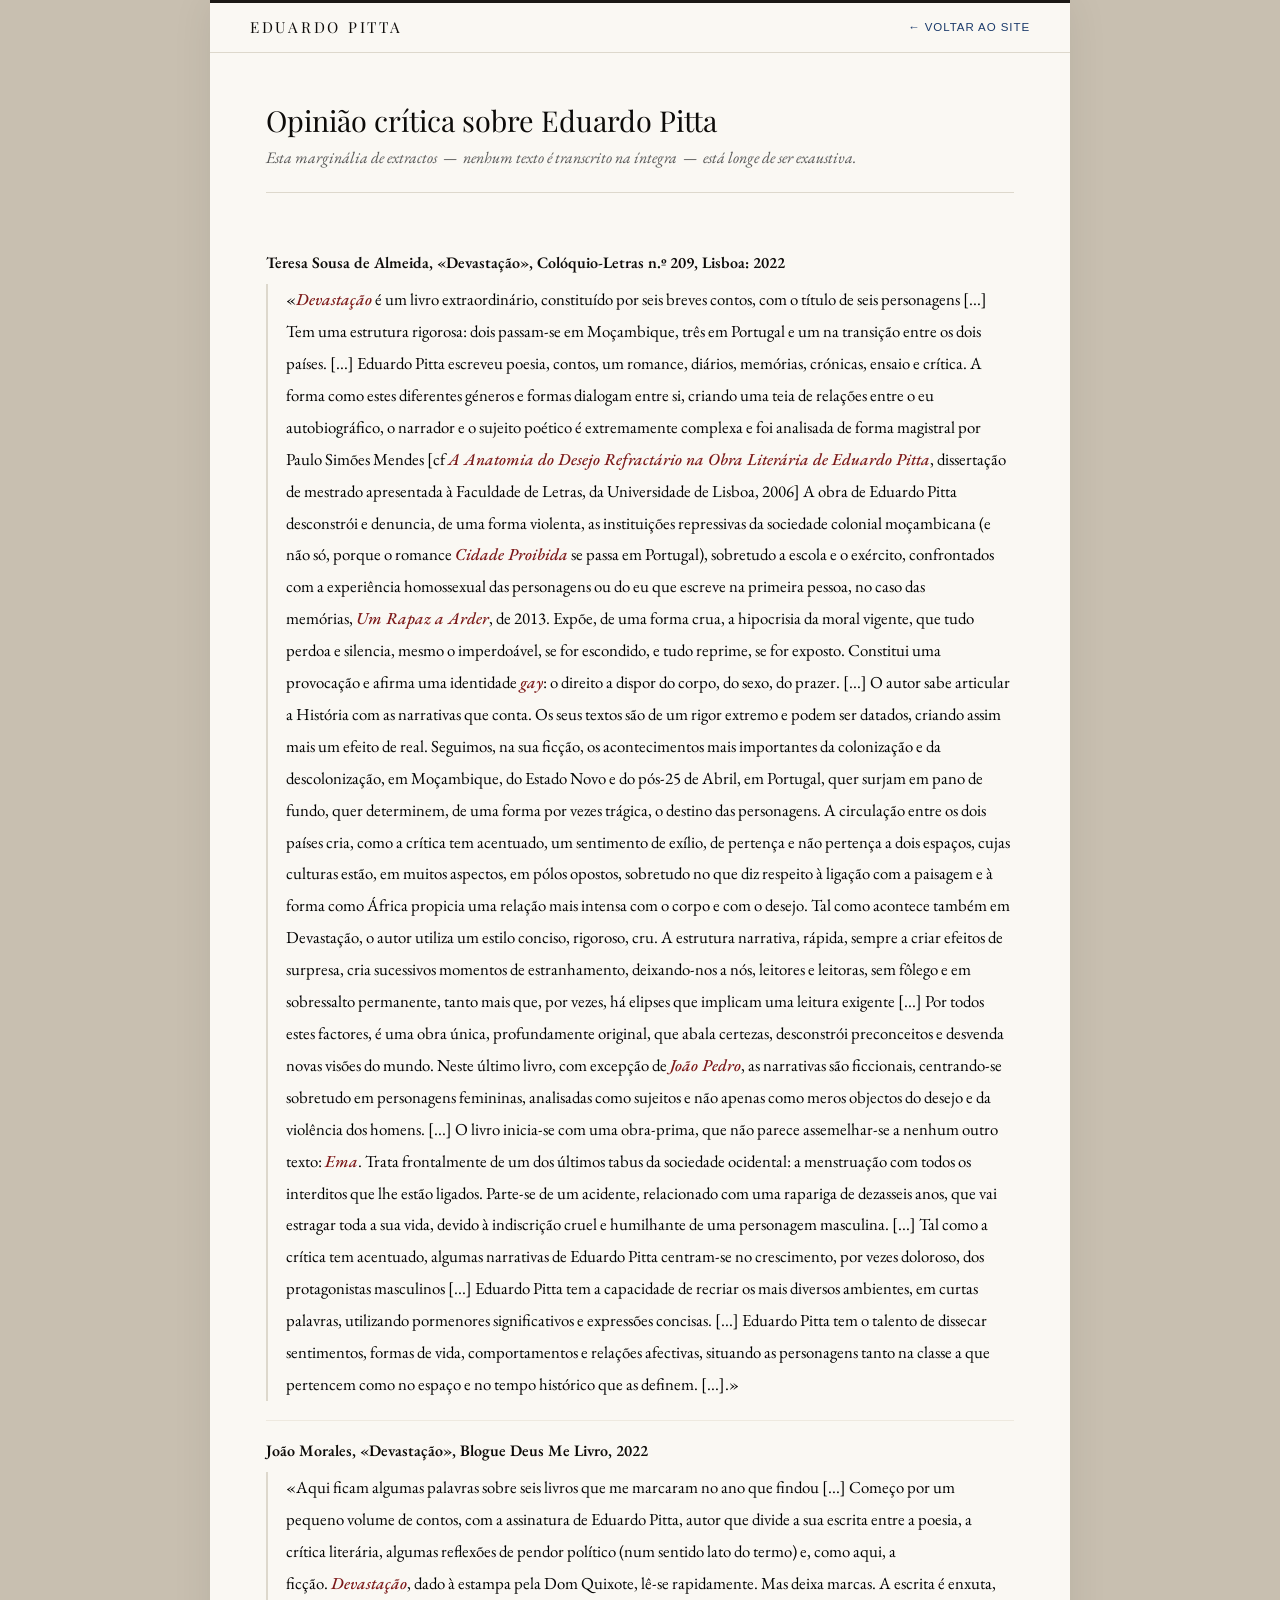
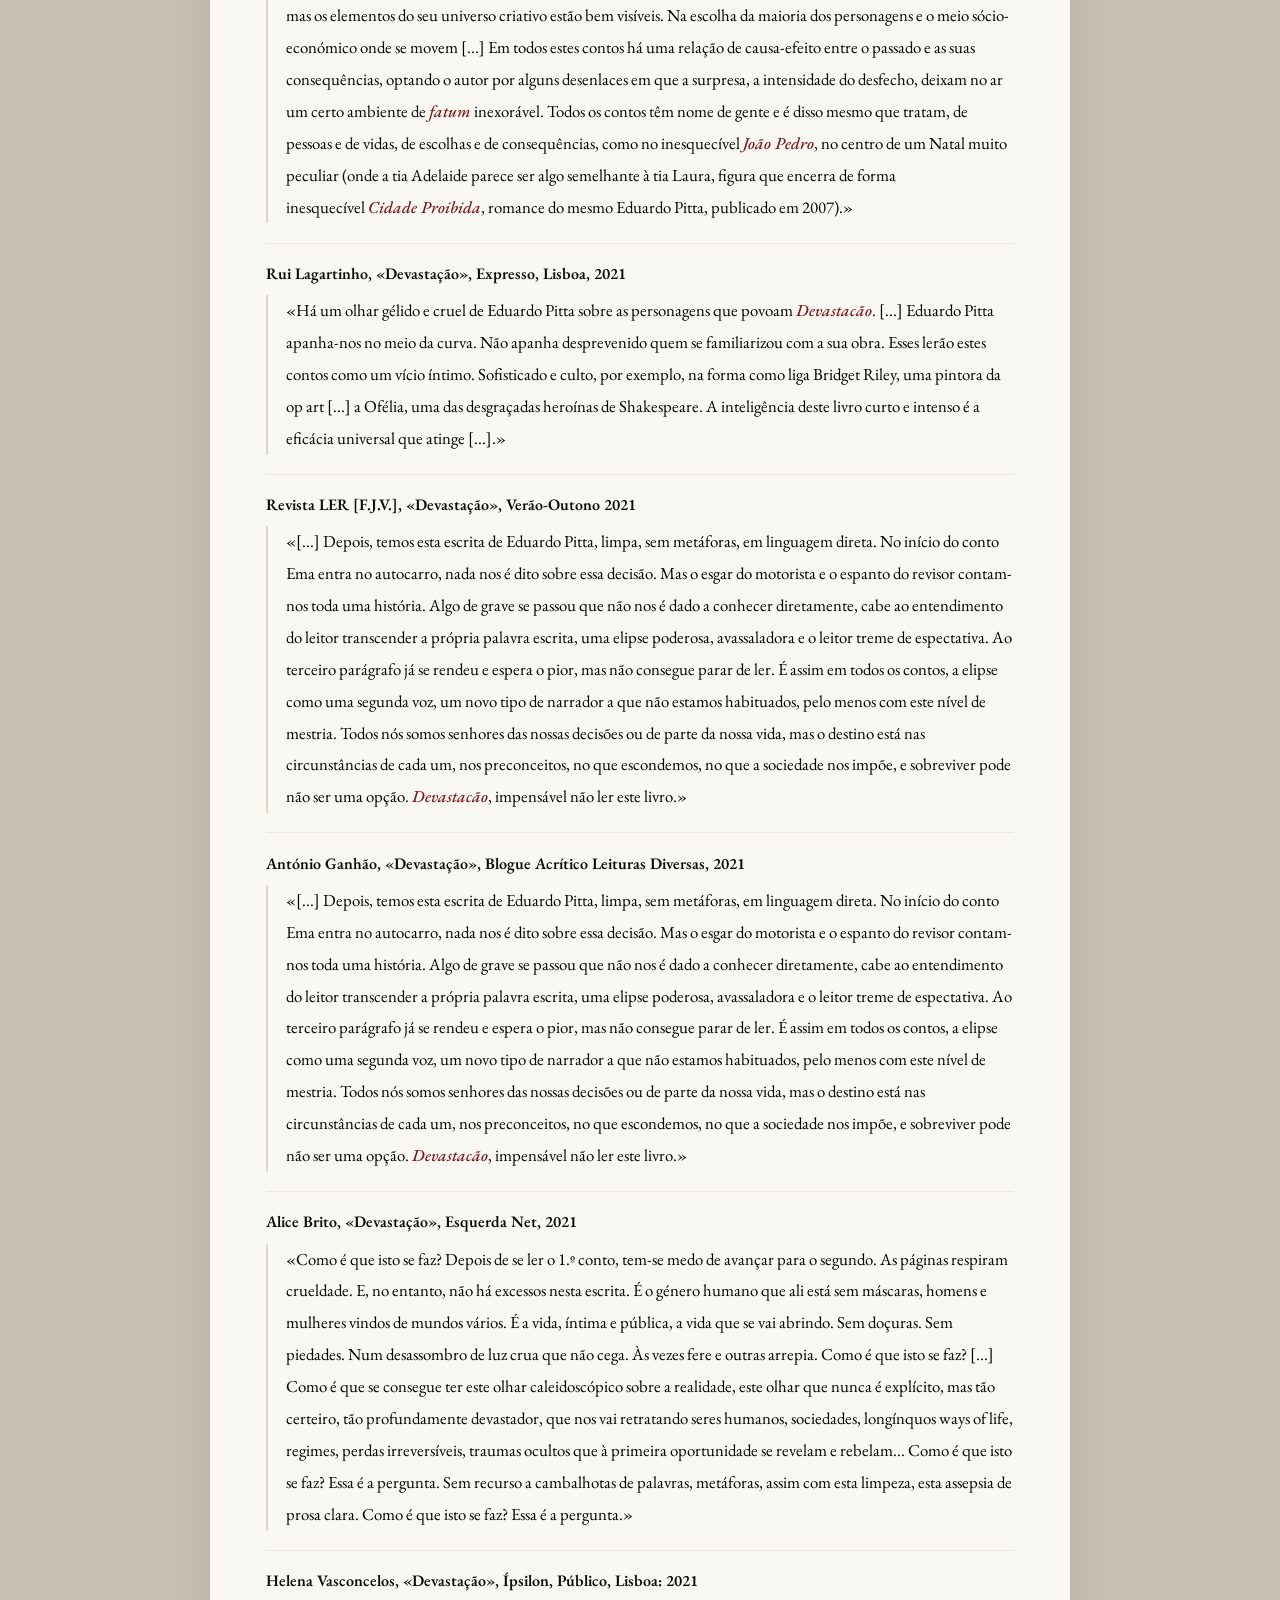
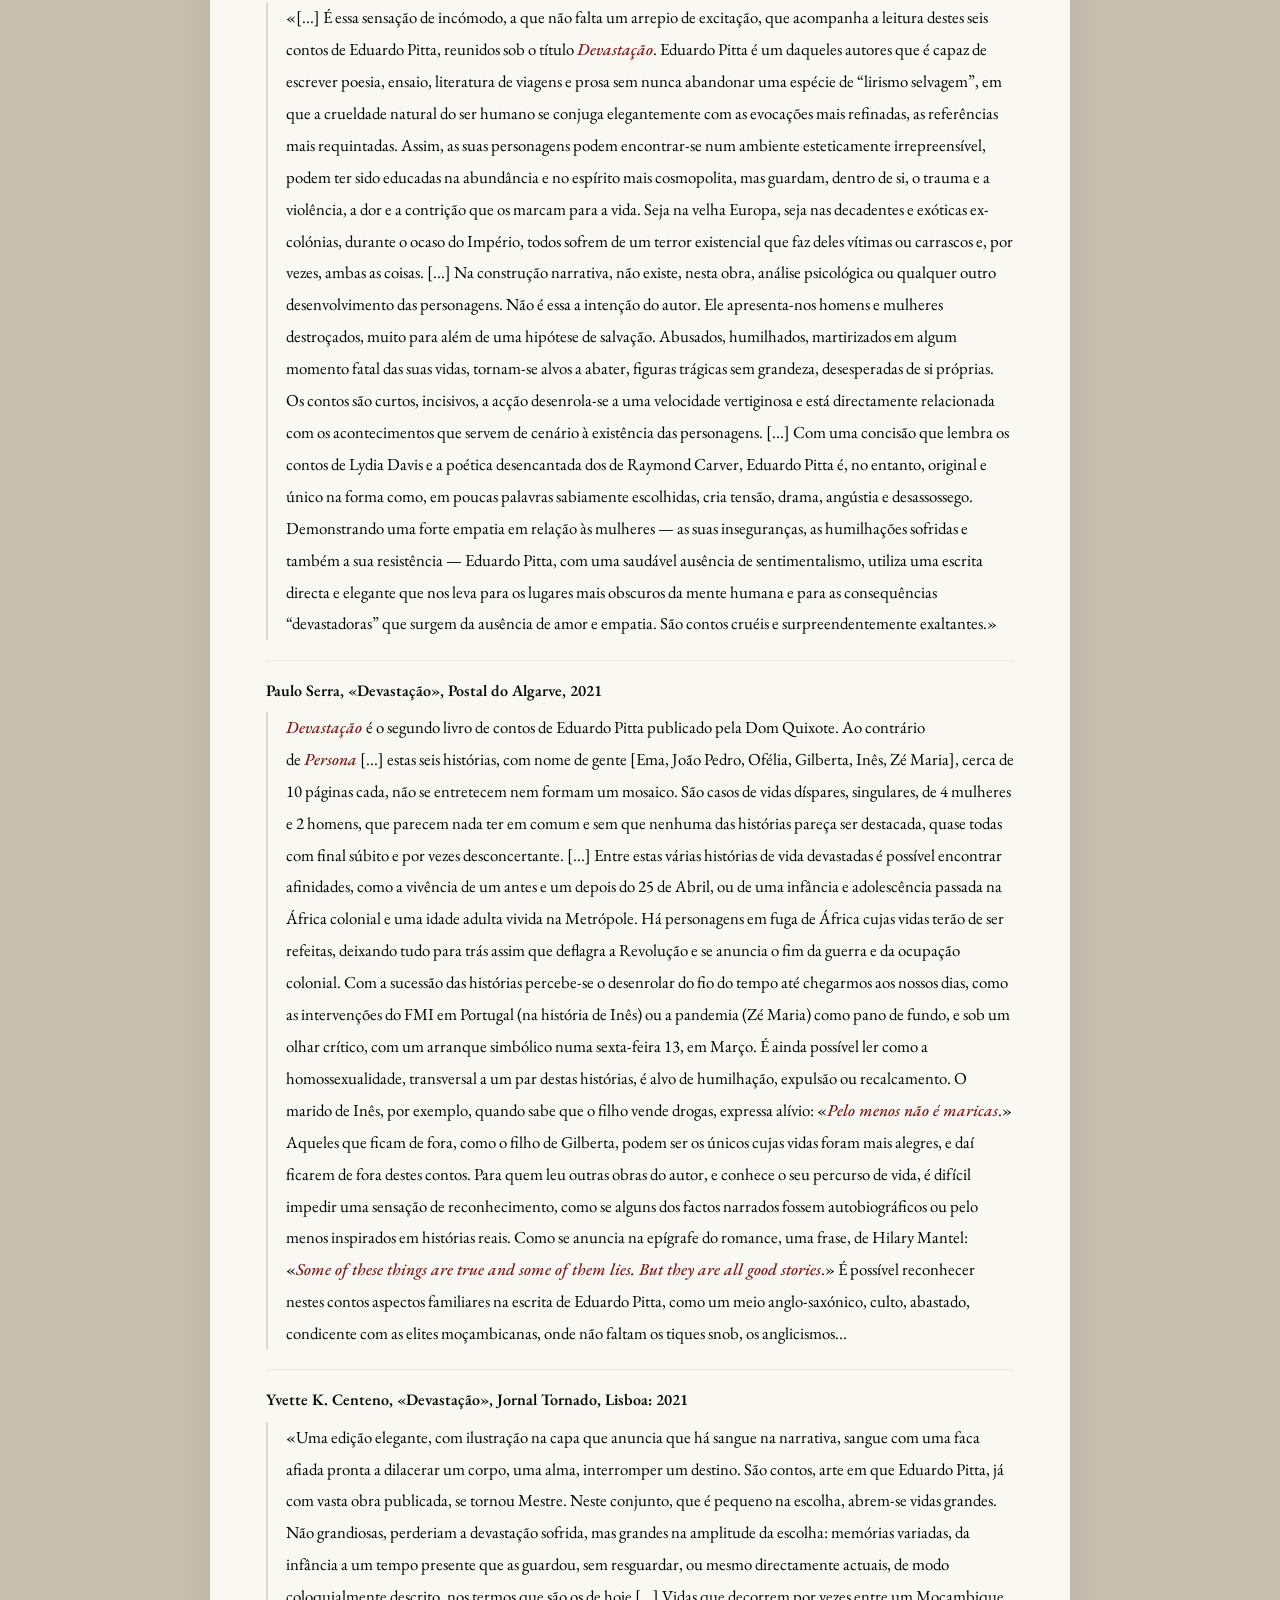
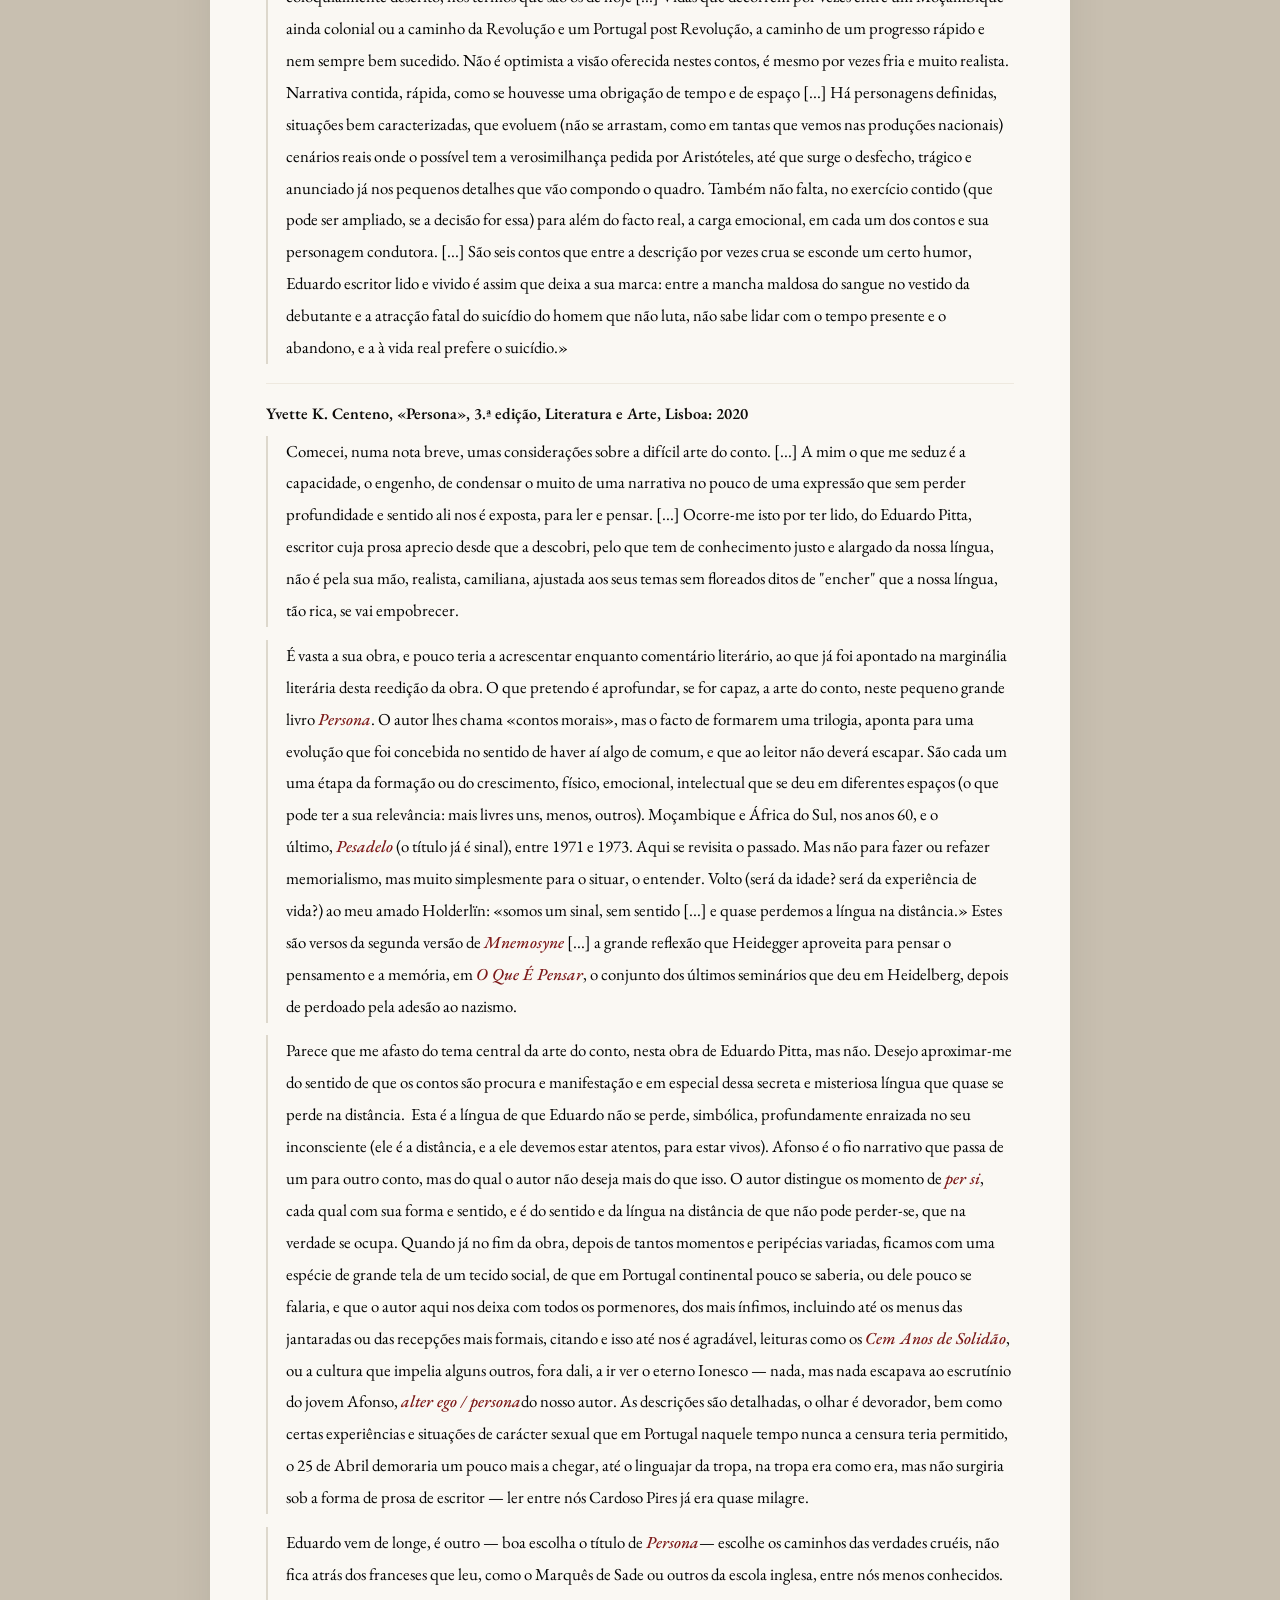
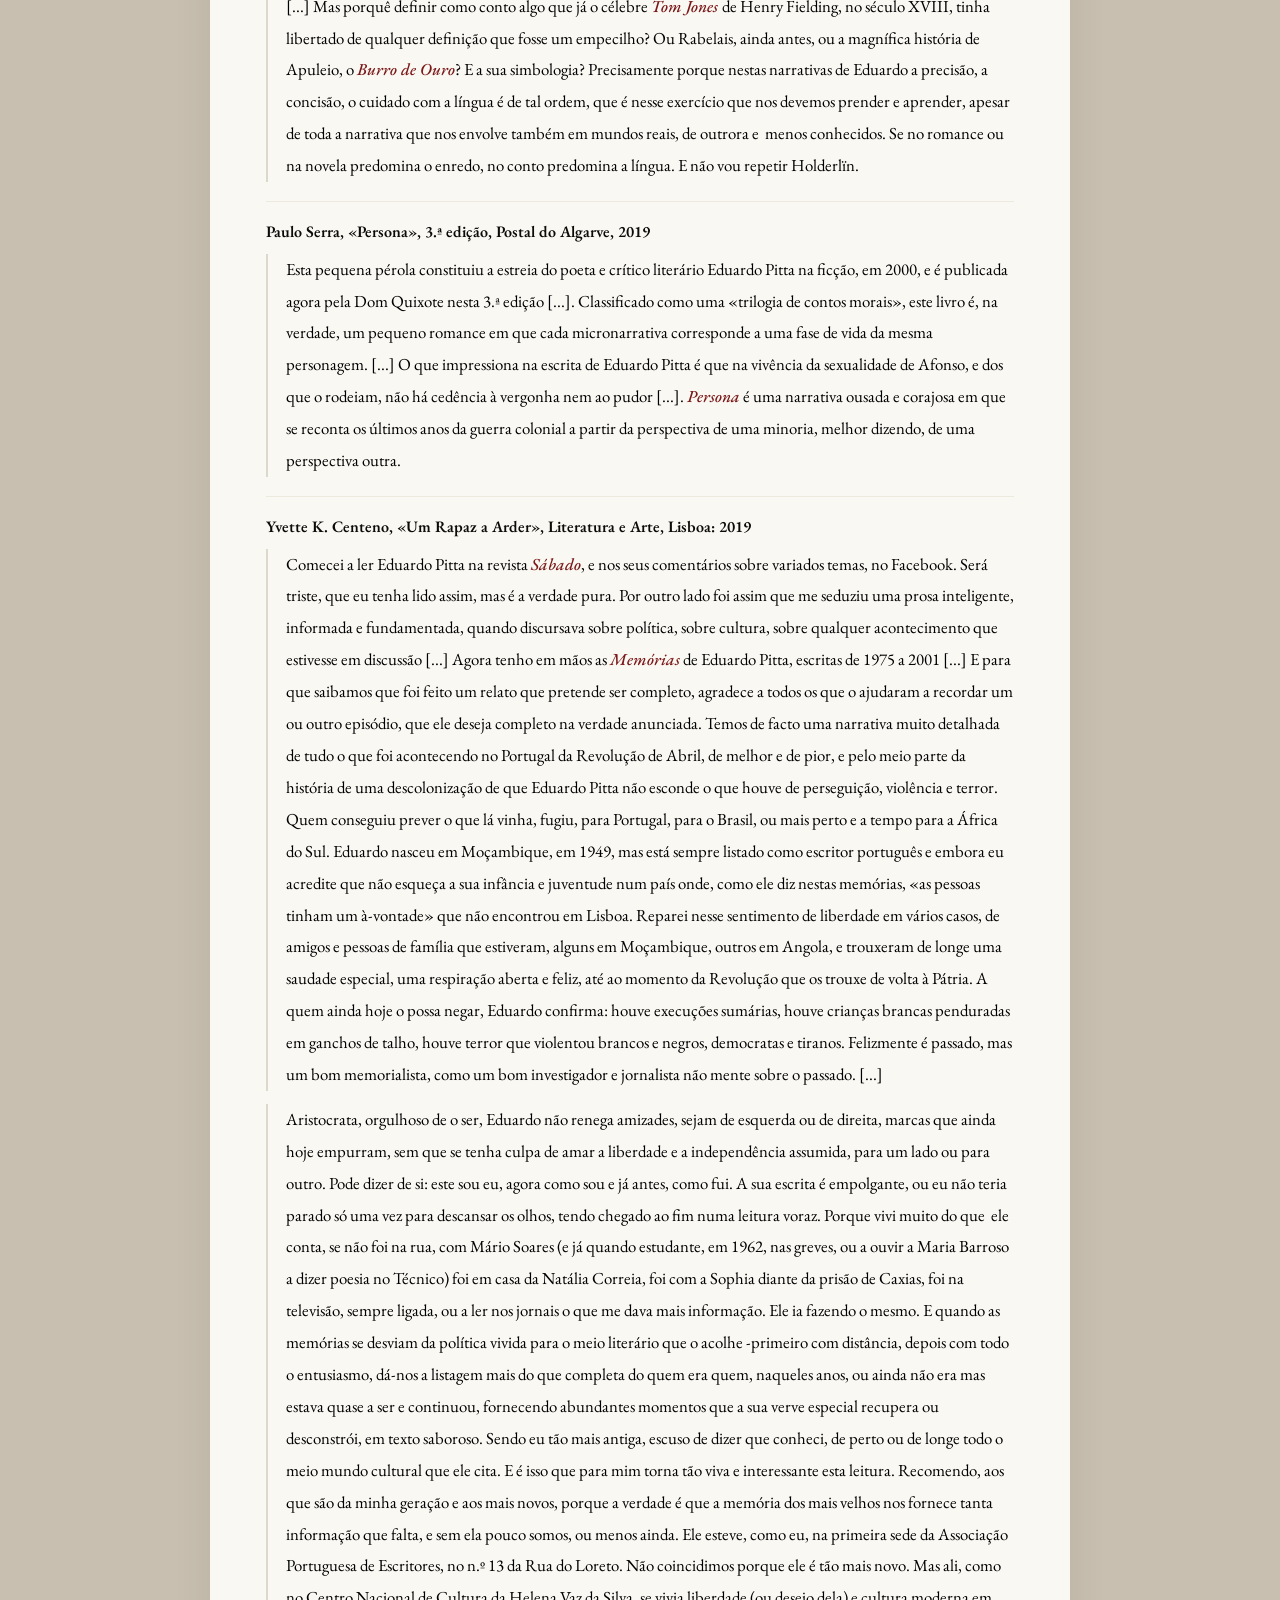
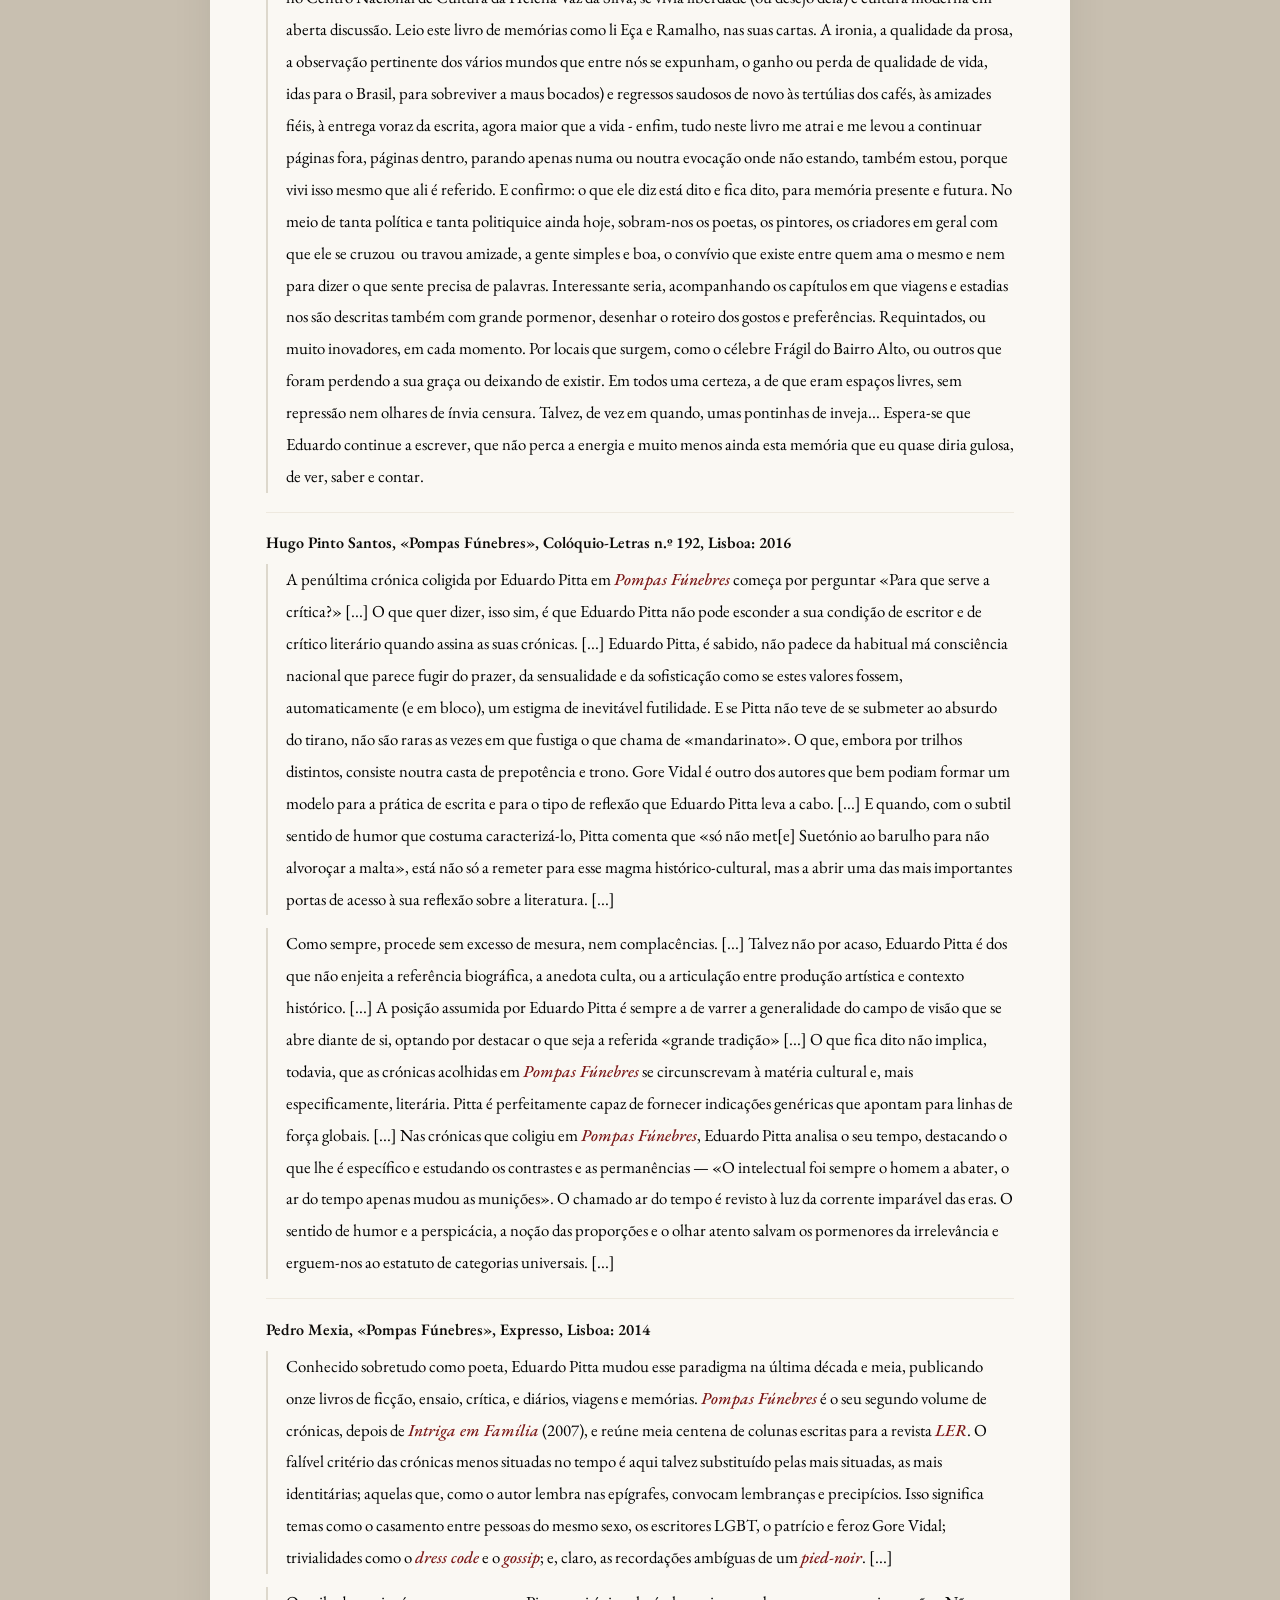
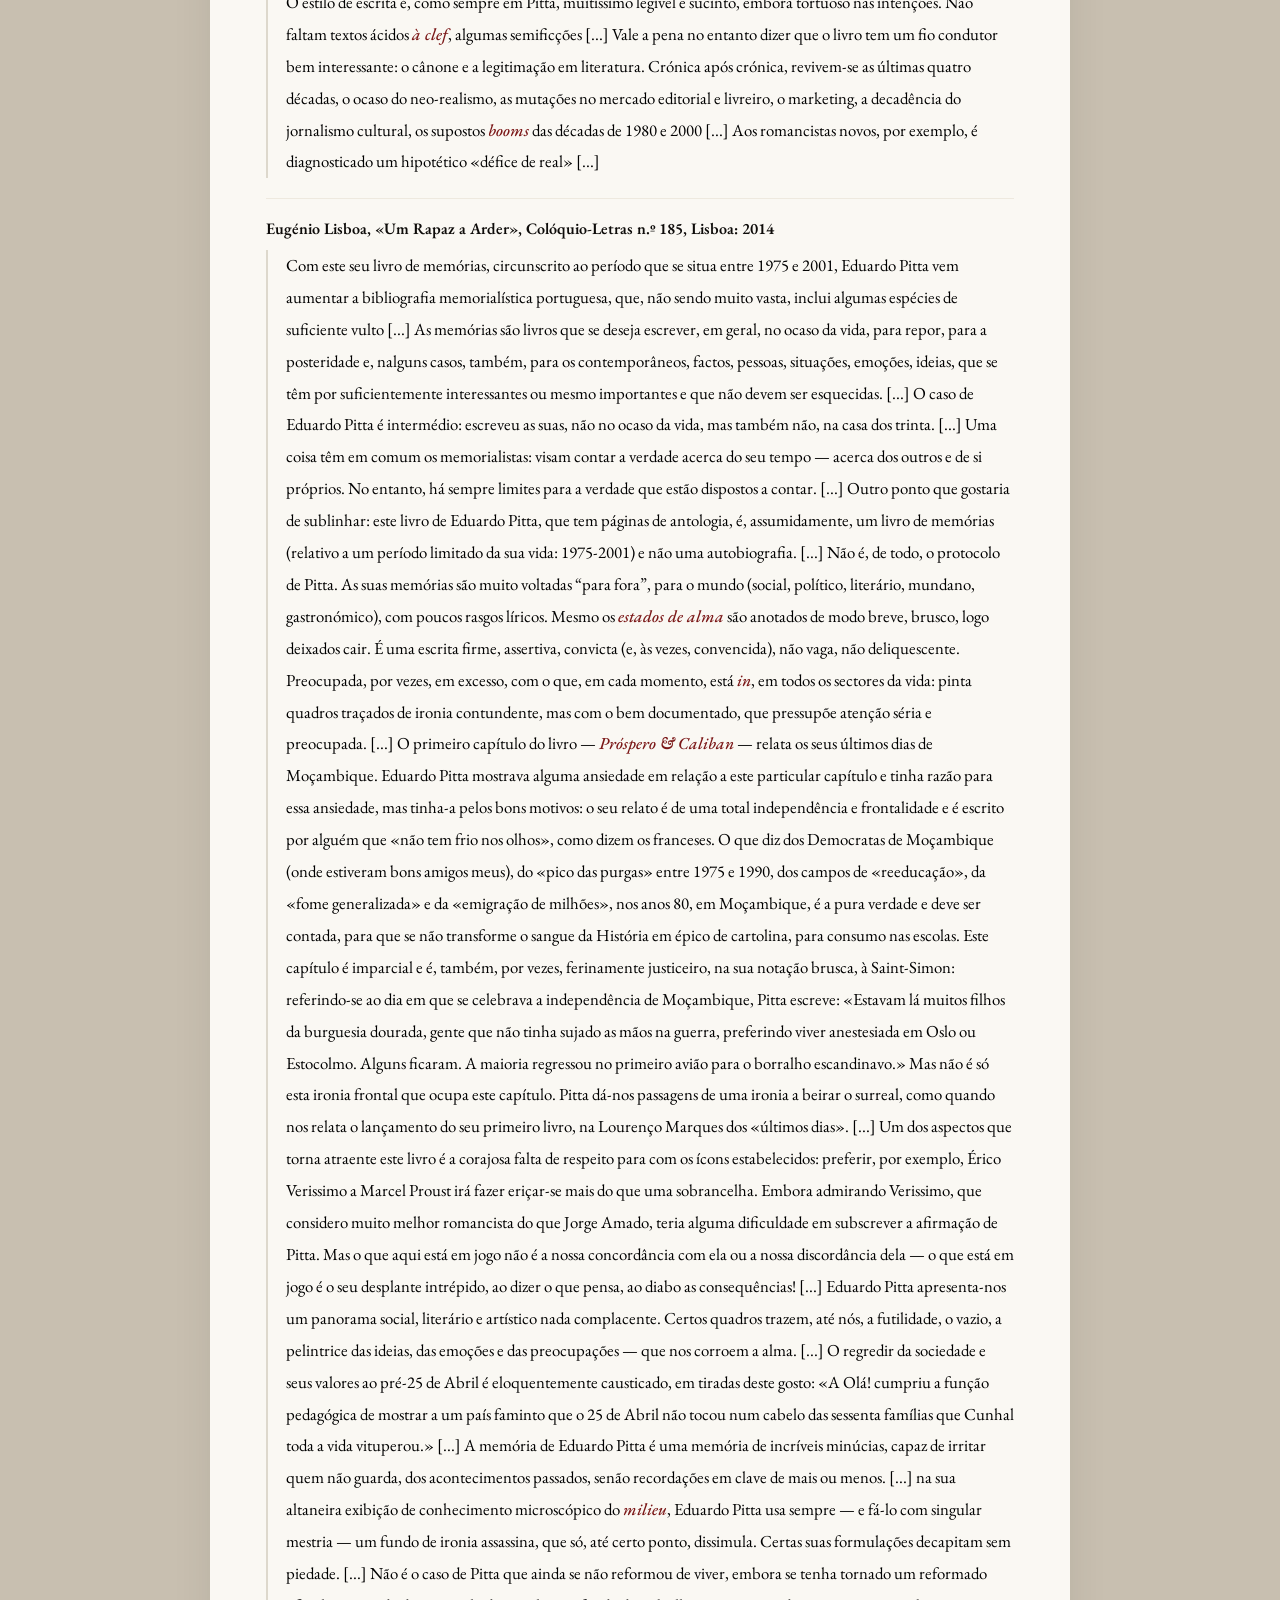
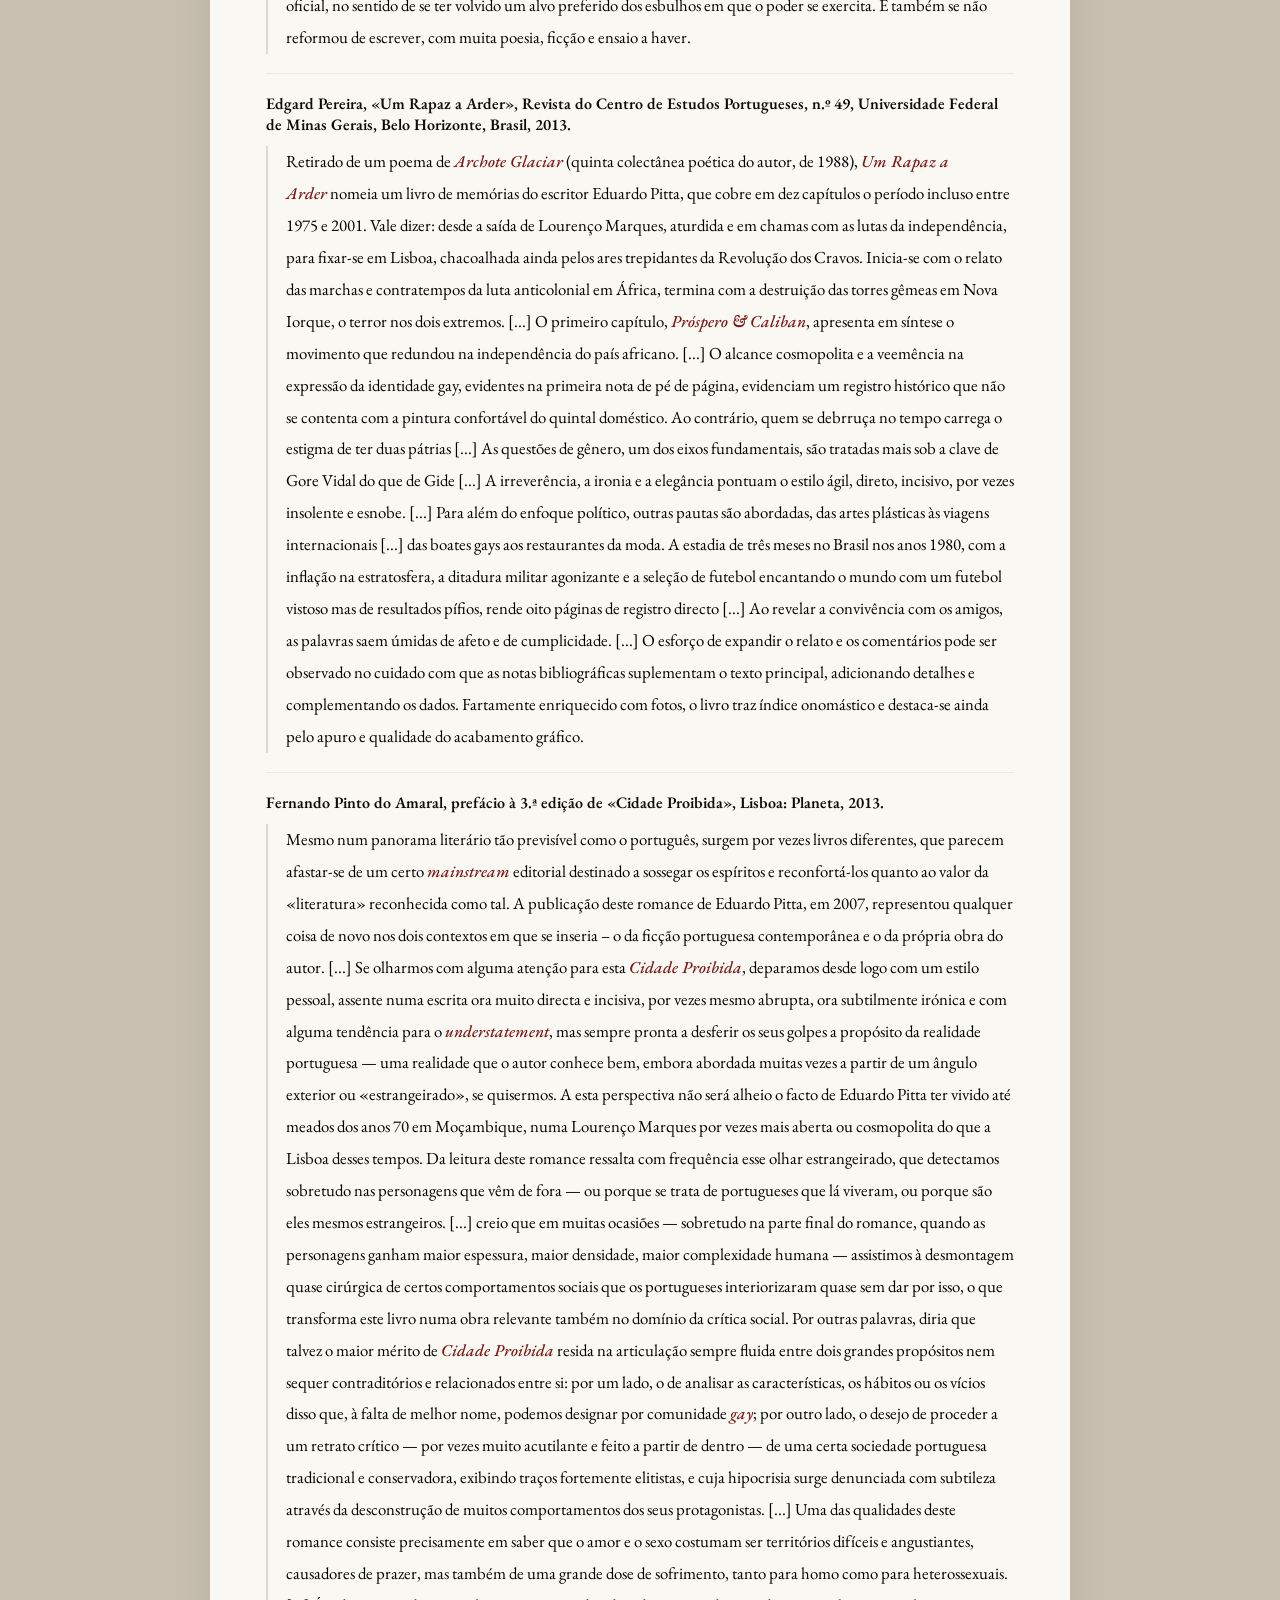
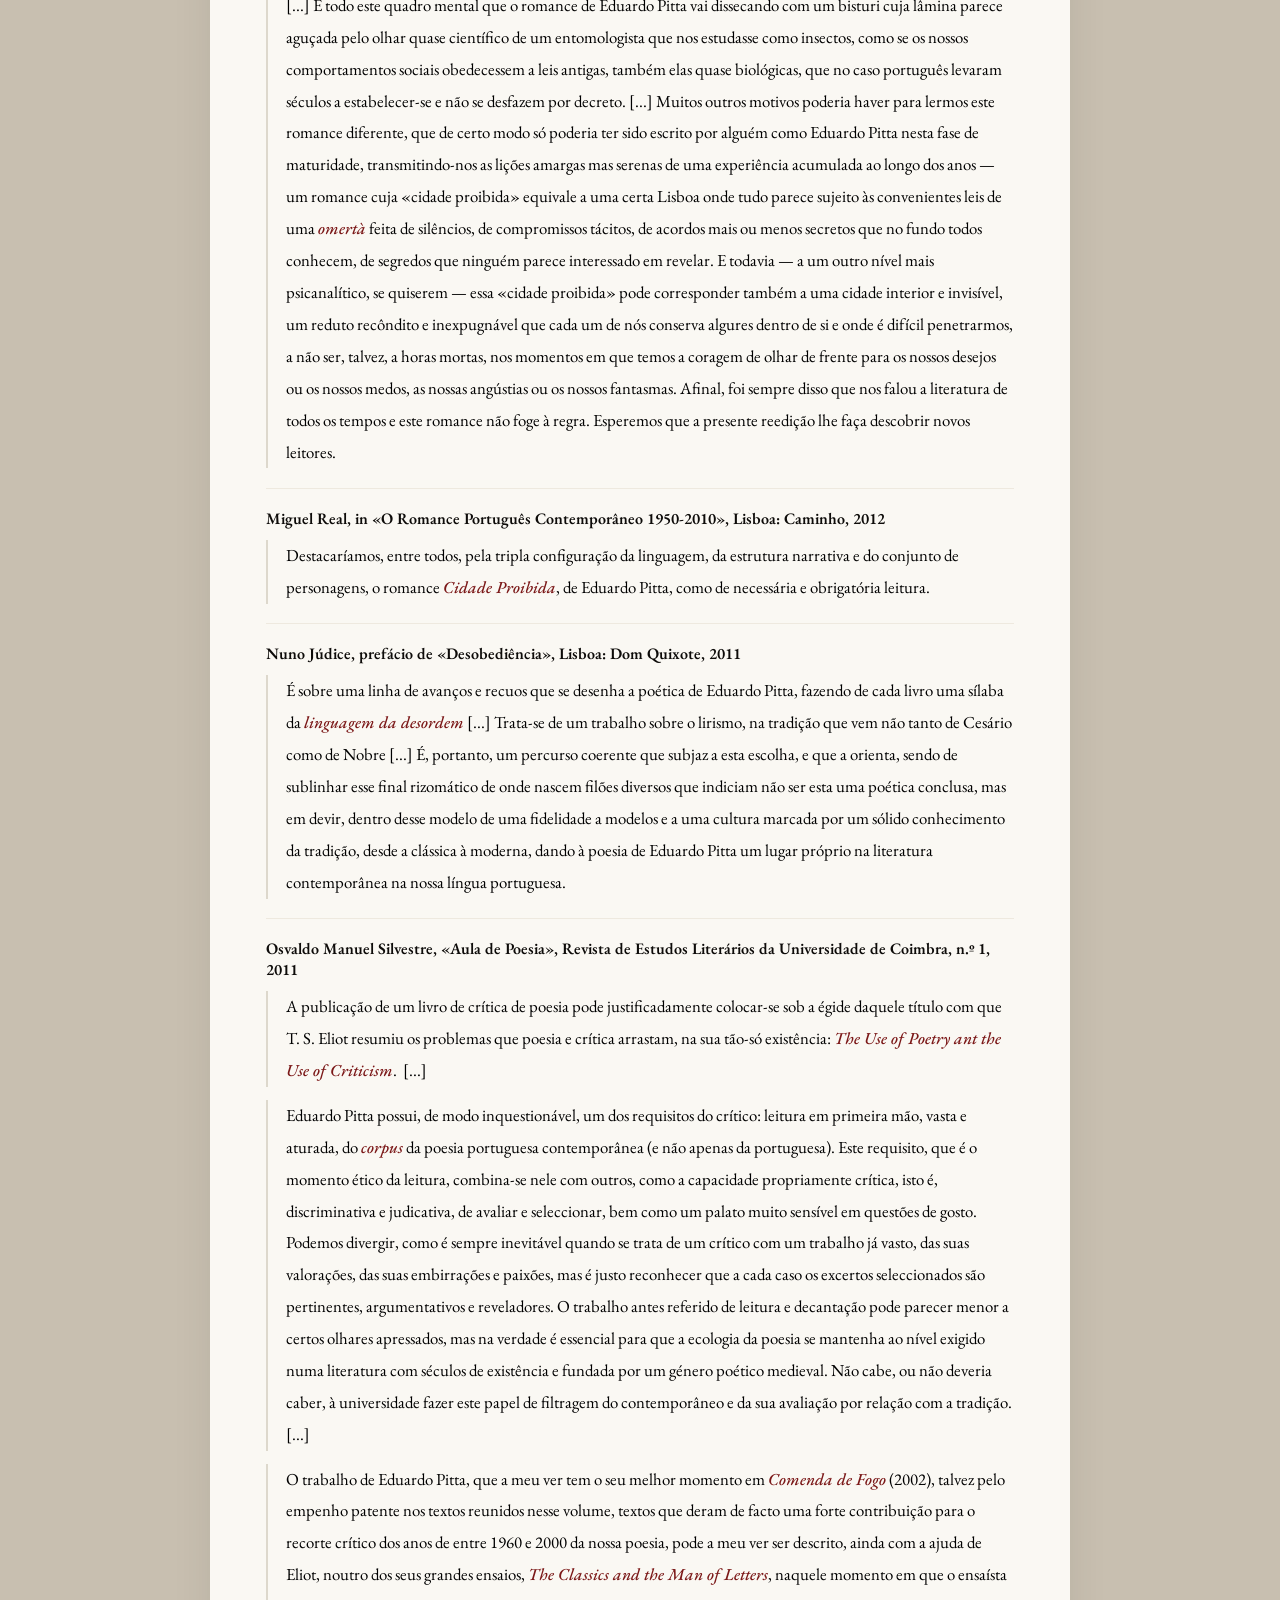
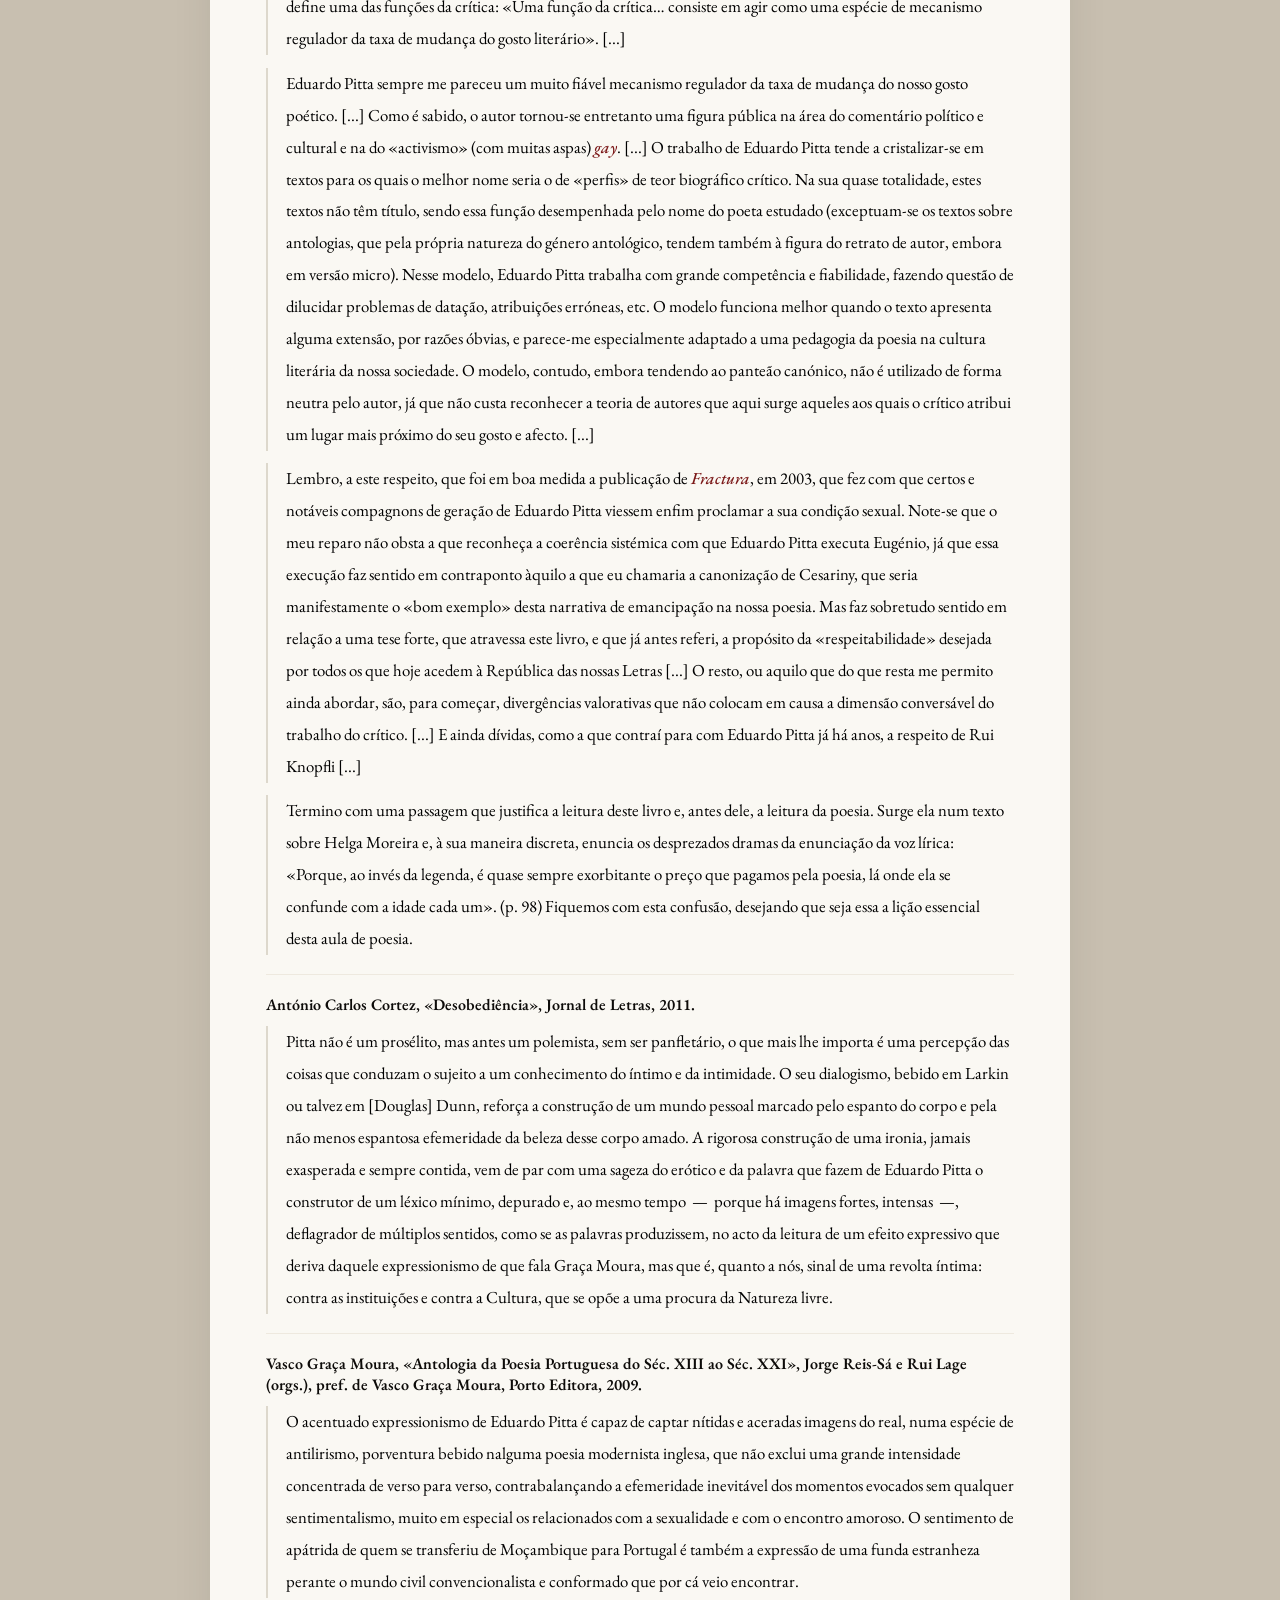
==== commit 3799634d: "Add files via upload" ====
--- a/recepcao.html
+++ b/recepcao.html
@@ -36,26 +36,26 @@
   <h1>Opinião crítica sobre Eduardo Pitta</h1>
   <p class="subtitle">Esta marginália de extractos  —  nenhum texto é transcrito na íntegra  —  está longe de ser exaustiva.</p>
 <div class="entry"><p class="header">Teresa Sousa de Almeida, «Devastação», Colóquio-Letras n.º 209, Lisboa: 2022</p><div class="body"><p>«<em>Devastação</em> é um livro extraordinário, constituído por seis breves contos, com o título de seis personagens [...] Tem uma estrutura rigorosa: dois passam-se em Moçambique, três em Portugal e um na transição entre os dois países. [...] Eduardo Pitta escreveu poesia, contos, um romance, diários, memórias, crónicas, ensaio e crítica. A forma como estes diferentes géneros e formas dialogam entre si, criando uma teia de relações entre o eu autobiográfico, o narrador e o sujeito poético é extremamente complexa e foi analisada de forma magistral por Paulo Simões Mendes [cf <em>A Anatomia do Desejo Refractário na Obra Literária de Eduardo Pitta</em>, dissertação de mestrado apresentada à Faculdade de Letras, da Universidade de Lisboa, 2006] A obra de Eduardo Pitta desconstrói e denuncia, de uma forma violenta, as instituições repressivas da sociedade colonial moçambicana (e não só, porque o romance <em>Cidade Proibida</em> se passa em Portugal), sobretudo a escola e o exército, confrontados com a experiência homossexual das personagens ou do eu que escreve na primeira pessoa, no caso das memórias, <em>Um Rapaz a Arder</em>, de 2013. Expõe, de uma forma crua, a hipocrisia da moral vigente, que tudo perdoa e silencia, mesmo o imperdoável, se for escondido, e tudo reprime, se for exposto. Constitui uma provocação e afirma uma identidade <em>gay</em>: o direito a dispor do corpo, do sexo, do prazer. [...] O autor sabe articular a História com as narrativas que conta. Os seus textos são de um rigor extremo e podem ser datados, criando assim mais um efeito de real. Seguimos, na sua ficção, os acontecimentos mais importantes da colonização e da descolonização, em Moçambique, do Estado Novo e do pós-25 de Abril, em Portugal, quer surjam em pano de fundo, quer determinem, de uma forma por vezes trágica, o destino das personagens. A circulação entre os dois países cria, como a crítica tem acentuado, um sentimento de exílio, de pertença e não pertença a dois espaços, cujas culturas estão, em muitos aspectos, em pólos opostos, sobretudo no que diz respeito à ligação com a paisagem e à forma como África propicia uma relação mais intensa com o corpo e com o desejo. Tal como acontece também em Devastação, o autor utiliza um estilo conciso, rigoroso, cru. A estrutura narrativa, rápida, sempre a criar efeitos de surpresa, cria sucessivos momentos de estranhamento, deixando-nos a nós, leitores e leitoras, sem fôlego e em sobressalto permanente, tanto mais que, por vezes, há elipses que implicam uma leitura exigente [...] Por todos estes factores, é uma obra única, profundamente original, que abala certezas, desconstrói preconceitos e desvenda novas visões do mundo. Neste último livro, com excepção de <em>João Pedro</em>, as narrativas são ficcionais, centrando-se sobretudo em personagens femininas, analisadas como sujeitos e não apenas como meros objectos do desejo e da violência dos homens. [...] O livro inicia-se com uma obra-prima, que não parece assemelhar-se a nenhum outro texto: <em>Ema</em>. Trata frontalmente de um dos últimos tabus da sociedade ocidental: a menstruação com todos os interditos que lhe estão ligados. Parte-se de um acidente, relacionado com uma rapariga de dezasseis anos, que vai estragar toda a sua vida, devido à indiscrição cruel e humilhante de uma personagem masculina. [...] Tal como a crítica tem acentuado, algumas narrativas de Eduardo Pitta centram-se no crescimento, por vezes doloroso, dos protagonistas masculinos [...] Eduardo Pitta tem a capacidade de recriar os mais diversos ambientes, em curtas palavras, utilizando pormenores significativos e expressões concisas. [...] Eduardo Pitta tem o talento de dissecar sentimentos, formas de vida, comportamentos e relações afectivas, situando as personagens tanto na classe a que pertencem como no espaço e no tempo histórico que as definem. [...].»</p></div></div>
-<div class="entry"><p class="header">João Morales, «Devastação», Blogue Deus Me Livro, 2022</p><div class="body"><p><em>Devastacão</em> / «Aqui ficam algumas palavras sobre seis livros que me marcaram no ano que findou [...] Começo por um pequeno volume de contos, com a assinatura de Eduardo Pitta, autor que divide a sua escrita entre a poesia, a crítica literária, algumas reflexões de pendor político (num sentido lato do termo) e, como aqui, a ficção. <em>Devastação</em>, dado à estampa pela Dom Quixote, lê-se rapidamente. Mas deixa marcas. A escrita é enxuta, mas os elementos do seu universo criativo estão bem visíveis. Na escolha da maioria dos personagens e o meio sócio-económico onde se movem [...] Em todos estes contos há uma relação de causa-efeito entre o passado e as suas consequências, optando o autor por alguns desenlaces em que a surpresa, a intensidade do desfecho, deixam no ar um certo ambiente de <em>fatum</em> inexorável. Todos os contos têm nome de gente e é disso mesmo que tratam, de pessoas e de vidas, de escolhas e de consequências, como no inesquecível <em>João Pedro</em>, no centro de um Natal muito peculiar (onde a tia Adelaide parece ser algo semelhante à tia Laura, figura que encerra de forma inesquecível <em>Cidade Proibida</em>, romance do mesmo Eduardo Pitta, publicado em 2007).»</p></div></div>
+<div class="entry"><p class="header">João Morales, «Devastação», Blogue Deus Me Livro, 2022</p><div class="body"><p>«Aqui ficam algumas palavras sobre seis livros que me marcaram no ano que findou [...] Começo por um pequeno volume de contos, com a assinatura de Eduardo Pitta, autor que divide a sua escrita entre a poesia, a crítica literária, algumas reflexões de pendor político (num sentido lato do termo) e, como aqui, a ficção. <em>Devastação</em>, dado à estampa pela Dom Quixote, lê-se rapidamente. Mas deixa marcas. A escrita é enxuta, mas os elementos do seu universo criativo estão bem visíveis. Na escolha da maioria dos personagens e o meio sócio-económico onde se movem [...] Em todos estes contos há uma relação de causa-efeito entre o passado e as suas consequências, optando o autor por alguns desenlaces em que a surpresa, a intensidade do desfecho, deixam no ar um certo ambiente de <em>fatum</em> inexorável. Todos os contos têm nome de gente e é disso mesmo que tratam, de pessoas e de vidas, de escolhas e de consequências, como no inesquecível <em>João Pedro</em>, no centro de um Natal muito peculiar (onde a tia Adelaide parece ser algo semelhante à tia Laura, figura que encerra de forma inesquecível <em>Cidade Proibida</em>, romance do mesmo Eduardo Pitta, publicado em 2007).»</p></div></div>
 <div class="entry"><p class="header">Rui Lagartinho, «Devastação», Expresso, Lisboa, 2021</p><div class="body"><p>«Há um olhar gélido e cruel de Eduardo Pitta sobre as personagens que povoam <em>Devastacão</em>. [...] Eduardo Pitta apanha-nos no meio da curva. Não apanha desprevenido quem se familiarizou com a sua obra. Esses lerão estes contos como um vício íntimo. Sofisticado e culto, por exemplo, na forma como liga Bridget Riley, uma pintora da op art [...] a Ofélia, uma das desgraçadas heroínas de Shakespeare. A inteligência deste livro curto e intenso é a eficácia universal que atinge [...].»</p></div></div>
-<div class="entry"><p class="header">Revista LER [F.J.V.], «Devastação», Verão-Outono 2021</p><div class="body"><p><em>Devastacão</em> / «[...] Depois, temos esta escrita de Eduardo Pitta, limpa, sem metáforas, em linguagem direta. No início do conto Ema entra no autocarro, nada nos é dito sobre essa decisão. Mas o esgar do motorista e o espanto do revisor contam-nos toda uma história. Algo de grave se passou que não nos é dado a conhecer diretamente, cabe ao entendimento do leitor transcender a própria palavra escrita, uma elipse poderosa, avassaladora e o leitor treme de espectativa. Ao terceiro parágrafo já se rendeu e espera o pior, mas não consegue parar de ler. É assim em todos os contos, a elipse como uma segunda voz, um novo tipo de narrador a que não estamos habituados, pelo menos com este nível de mestria. Todos nós somos senhores das nossas decisões ou de parte da nossa vida, mas o destino está nas circunstâncias de cada um, nos preconceitos, no que escondemos, no que a sociedade nos impõe, e sobreviver pode não ser uma opção. <em>Devastacão</em>, impensável não ler este livro.»</p></div></div>
-<div class="entry"><p class="header">António Ganhão, «Devastação», Blogue Acrítico Leituras Diversas, 2021</p><div class="body"><p><em>Devastacão</em> / «[...] Depois, temos esta escrita de Eduardo Pitta, limpa, sem metáforas, em linguagem direta. No início do conto Ema entra no autocarro, nada nos é dito sobre essa decisão. Mas o esgar do motorista e o espanto do revisor contam-nos toda uma história. Algo de grave se passou que não nos é dado a conhecer diretamente, cabe ao entendimento do leitor transcender a própria palavra escrita, uma elipse poderosa, avassaladora e o leitor treme de espectativa. Ao terceiro parágrafo já se rendeu e espera o pior, mas não consegue parar de ler. É assim em todos os contos, a elipse como uma segunda voz, um novo tipo de narrador a que não estamos habituados, pelo menos com este nível de mestria. Todos nós somos senhores das nossas decisões ou de parte da nossa vida, mas o destino está nas circunstâncias de cada um, nos preconceitos, no que escondemos, no que a sociedade nos impõe, e sobreviver pode não ser uma opção. <em>Devastacão</em>, impensável não ler este livro.»</p></div></div>
-<div class="entry"><p class="header">Alice Brito, «Devastação», Esquerda Net, 2021</p><div class="body"><p><em>Devastacão</em> / «Como é que isto se faz? Depois de se ler o 1.º conto, tem-se medo de avançar para o segundo. As páginas respiram crueldade. E, no entanto, não há excessos nesta escrita. É o género humano que ali está sem máscaras, homens e mulheres vindos de mundos vários. É a vida, íntima e pública, a vida que se vai abrindo. Sem doçuras. Sem piedades. Num desassombro de luz crua que não cega. Às vezes fere e outras arrepia. Como é que isto se faz? [...] Como é que se consegue ter este olhar caleidoscópico sobre a realidade, este olhar que nunca é explícito, mas tão certeiro, tão profundamente devastador, que nos vai retratando seres humanos, sociedades, longínquos ways of life, regimes, perdas irreversíveis, traumas ocultos que à primeira oportunidade se revelam e rebelam... Como é que isto se faz? Essa é a pergunta. Sem recurso a cambalhotas de palavras, metáforas, assim com esta limpeza, esta assepsia de prosa clara. Como é que isto se faz? Essa é a pergunta.»</p></div></div>
+<div class="entry"><p class="header">Revista LER [F.J.V.], «Devastação», Verão-Outono 2021</p><div class="body"><p>«[...] Depois, temos esta escrita de Eduardo Pitta, limpa, sem metáforas, em linguagem direta. No início do conto Ema entra no autocarro, nada nos é dito sobre essa decisão. Mas o esgar do motorista e o espanto do revisor contam-nos toda uma história. Algo de grave se passou que não nos é dado a conhecer diretamente, cabe ao entendimento do leitor transcender a própria palavra escrita, uma elipse poderosa, avassaladora e o leitor treme de espectativa. Ao terceiro parágrafo já se rendeu e espera o pior, mas não consegue parar de ler. É assim em todos os contos, a elipse como uma segunda voz, um novo tipo de narrador a que não estamos habituados, pelo menos com este nível de mestria. Todos nós somos senhores das nossas decisões ou de parte da nossa vida, mas o destino está nas circunstâncias de cada um, nos preconceitos, no que escondemos, no que a sociedade nos impõe, e sobreviver pode não ser uma opção. <em>Devastacão</em>, impensável não ler este livro.»</p></div></div>
+<div class="entry"><p class="header">António Ganhão, «Devastação», Blogue Acrítico Leituras Diversas, 2021</p><div class="body"><p>«[...] Depois, temos esta escrita de Eduardo Pitta, limpa, sem metáforas, em linguagem direta. No início do conto Ema entra no autocarro, nada nos é dito sobre essa decisão. Mas o esgar do motorista e o espanto do revisor contam-nos toda uma história. Algo de grave se passou que não nos é dado a conhecer diretamente, cabe ao entendimento do leitor transcender a própria palavra escrita, uma elipse poderosa, avassaladora e o leitor treme de espectativa. Ao terceiro parágrafo já se rendeu e espera o pior, mas não consegue parar de ler. É assim em todos os contos, a elipse como uma segunda voz, um novo tipo de narrador a que não estamos habituados, pelo menos com este nível de mestria. Todos nós somos senhores das nossas decisões ou de parte da nossa vida, mas o destino está nas circunstâncias de cada um, nos preconceitos, no que escondemos, no que a sociedade nos impõe, e sobreviver pode não ser uma opção. <em>Devastacão</em>, impensável não ler este livro.»</p></div></div>
+<div class="entry"><p class="header">Alice Brito, «Devastação», Esquerda Net, 2021</p><div class="body"><p>«Como é que isto se faz? Depois de se ler o 1.º conto, tem-se medo de avançar para o segundo. As páginas respiram crueldade. E, no entanto, não há excessos nesta escrita. É o género humano que ali está sem máscaras, homens e mulheres vindos de mundos vários. É a vida, íntima e pública, a vida que se vai abrindo. Sem doçuras. Sem piedades. Num desassombro de luz crua que não cega. Às vezes fere e outras arrepia. Como é que isto se faz? [...] Como é que se consegue ter este olhar caleidoscópico sobre a realidade, este olhar que nunca é explícito, mas tão certeiro, tão profundamente devastador, que nos vai retratando seres humanos, sociedades, longínquos ways of life, regimes, perdas irreversíveis, traumas ocultos que à primeira oportunidade se revelam e rebelam... Como é que isto se faz? Essa é a pergunta. Sem recurso a cambalhotas de palavras, metáforas, assim com esta limpeza, esta assepsia de prosa clara. Como é que isto se faz? Essa é a pergunta.»</p></div></div>
 <div class="entry"><p class="header">Helena Vasconcelos, «Devastação», Ípsilon, Público, Lisboa: 2021</p><div class="body"><p>«[...] É essa sensação de incómodo, a que não falta um arrepio de excitação, que acompanha a leitura destes seis contos de Eduardo Pitta, reunidos sob o título <em>Devastação</em>. Eduardo Pitta é um daqueles autores que é capaz de escrever poesia, ensaio, literatura de viagens e prosa sem nunca abandonar uma espécie de “lirismo selvagem”, em que a crueldade natural do ser humano se conjuga elegantemente com as evocações mais refinadas, as referências mais requintadas. Assim, as suas personagens podem encontrar-se num ambiente esteticamente irrepreensível, podem ter sido educadas na abundância e no espírito mais cosmopolita, mas guardam, dentro de si, o trauma e a violência, a dor e a contrição que os marcam para a vida. Seja na velha Europa, seja nas decadentes e exóticas ex-colónias, durante o ocaso do Império, todos sofrem de um terror existencial que faz deles vítimas ou carrascos e, por vezes, ambas as coisas. [...] Na construção narrativa, não existe, nesta obra, análise psicológica ou qualquer outro desenvolvimento das personagens. Não é essa a intenção do autor. Ele apresenta-nos homens e mulheres destroçados, muito para além de uma hipótese de salvação. Abusados, humilhados, martirizados em algum momento fatal das suas vidas, tornam-se alvos a abater, figuras trágicas sem grandeza, desesperadas de si próprias. Os contos são curtos, incisivos, a acção desenrola-se a uma velocidade vertiginosa e está directamente relacionada com os acontecimentos que servem de cenário à existência das personagens. [...] Com uma concisão que lembra os contos de Lydia Davis e a poética desencantada dos de Raymond Carver, Eduardo Pitta é, no entanto, original e único na forma como, em poucas palavras sabiamente escolhidas, cria tensão, drama, angústia e desassossego. Demonstrando uma forte empatia em relação às mulheres — as suas inseguranças, as humilhações sofridas e também a sua resistência — Eduardo Pitta, com uma saudável ausência de sentimentalismo, utiliza uma escrita directa e elegante que nos leva para os lugares mais obscuros da mente humana e para as consequências “devastadoras” que surgem da ausência de amor e empatia. São contos cruéis e surpreendentemente exaltantes.»</p></div></div>
 <div class="entry"><p class="header">Paulo Serra, «Devastação», Postal do Algarve, 2021</p><div class="body"><p><em>Devastação </em>é o segundo livro de contos de Eduardo Pitta publicado pela Dom Quixote. Ao contrário de <em>Persona</em> [...] estas seis histórias, com nome de gente [Ema, João Pedro, Ofélia, Gilberta, Inês, Zé Maria], cerca de 10 páginas cada, não se entretecem nem formam um mosaico. São casos de vidas díspares, singulares, de 4 mulheres e 2 homens, que parecem nada ter em comum e sem que nenhuma das histórias pareça ser destacada, quase todas com final súbito e por vezes desconcertante. [...] Entre estas várias histórias de vida devastadas é possível encontrar afinidades, como a vivência de um antes e um depois do 25 de Abril, ou de uma infância e adolescência passada na África colonial e uma idade adulta vivida na Metrópole. Há personagens em fuga de África cujas vidas terão de ser refeitas, deixando tudo para trás assim que deflagra a Revolução e se anuncia o fim da guerra e da ocupação colonial. Com a sucessão das histórias percebe-se o desenrolar do fio do tempo até chegarmos aos nossos dias, como as intervenções do FMI em Portugal (na história de Inês) ou a pandemia (Zé Maria) como pano de fundo, e sob um olhar crítico, com um arranque simbólico numa sexta-feira 13, em Março. É ainda possível ler como a homossexualidade, transversal a um par destas histórias, é alvo de humilhação, expulsão ou recalcamento. O marido de Inês, por exemplo, quando sabe que o filho vende drogas, expressa alívio: «<em>Pelo menos não é maricas</em>.» Aqueles que ficam de fora, como o filho de Gilberta, podem ser os únicos cujas vidas foram mais alegres, e daí ficarem de fora destes contos. Para quem leu outras obras do autor, e conhece o seu percurso de vida, é difícil impedir uma sensação de reconhecimento, como se alguns dos factos narrados fossem autobiográficos ou pelo menos inspirados em histórias reais. Como se anuncia na epígrafe do romance, uma frase, de Hilary Mantel: «<em>Some of these things are true and some of them lies. But they are all good stories</em>.» É possível reconhecer nestes contos aspectos familiares na escrita de Eduardo Pitta, como um meio anglo-saxónico, culto, abastado, condicente com as elites moçambicanas, onde não faltam os tiques snob, os anglicismos...</p></div></div>
-<div class="entry"><p class="header">Yvette K. Centeno, «Devastação», Jornal Tornado, Lisboa: 2021</p><div class="body"><p><em>Devastação</em> / «Uma edição elegante, com ilustração na capa que anuncia que há sangue na narrativa, sangue com uma faca afiada pronta a dilacerar um corpo, uma alma, interromper um destino. São contos, arte em que Eduardo Pitta, já com vasta obra publicada, se tornou Mestre. Neste conjunto, que é pequeno na escolha, abrem-se vidas grandes. Não grandiosas, perderiam a devastação sofrida, mas grandes na amplitude da escolha: memórias variadas, da infância a um tempo presente que as guardou, sem resguardar, ou mesmo directamente actuais, de modo coloquialmente descrito, nos termos que são os de hoje [...] Vidas que decorrem por vezes entre um Moçambique ainda colonial ou a caminho da Revolução e um Portugal post Revolução, a caminho de um progresso rápido e nem sempre bem sucedido. Não é optimista a visão oferecida nestes contos, é mesmo por vezes fria e muito realista. Narrativa contida, rápida, como se houvesse uma obrigação de tempo e de espaço [...] Há personagens definidas, situações bem caracterizadas, que evoluem (não se arrastam, como em tantas que vemos nas produções nacionais) cenários reais onde o possível tem a verosimilhança pedida por Aristóteles, até que surge o desfecho, trágico e anunciado já nos pequenos detalhes que vão compondo o quadro. Também não falta, no exercício contido (que pode ser ampliado, se a decisão for essa) para além do facto real, a carga emocional, em cada um dos contos e sua personagem condutora. [...] São seis contos que entre a descrição por vezes crua se esconde um certo humor, Eduardo escritor lido e vivido é assim que deixa a sua marca: entre a mancha maldosa do sangue no vestido da debutante e a atracção fatal do suicídio do homem que não luta, não sabe lidar com o tempo presente e o abandono, e a à vida real prefere o suicídio.»</p></div></div>
-<div class="entry"><p class="header">Yvette K. Centeno, «Persona», 3.ª edição, Literatura e Arte, Lisboa: 2020</p><div class="body"><p><em>Persona</em> / Comecei, numa nota breve, umas considerações sobre a difícil arte do conto. [...] A mim o que me seduz é a capacidade, o engenho, de condensar o muito de uma narrativa no pouco de uma expressão que sem perder profundidade e sentido ali nos é exposta, para ler e pensar. [...] Ocorre-me isto por ter lido, do Eduardo Pitta, escritor cuja prosa aprecio desde que a descobri, pelo que tem de conhecimento justo e alargado da nossa língua, não é pela sua mão, realista, camiliana, ajustada aos seus temas sem floreados ditos de "encher" que a nossa língua, tão rica, se vai empobrecer.</p><p>É vasta a sua obra, e pouco teria a acrescentar enquanto comentário literário, ao que já foi apontado na marginália literária desta reedição da obra. O que pretendo é aprofundar, se for capaz, a arte do conto, neste pequeno grande livro <em>Persona</em>. O autor lhes chama «contos morais», mas o facto de formarem uma trilogia, aponta para uma evolução que foi concebida no sentido de haver aí algo de comum, e que ao leitor não deverá escapar. São cada um uma étapa da formação ou do crescimento, físico, emocional, intelectual que se deu em diferentes espaços (o que pode ter a sua relevância: mais livres uns, menos, outros). Moçambique e África do Sul, nos anos 60, e o último, <em>Pesadelo</em> (o título já é sinal), entre 1971 e 1973. Aqui se revisita o passado. Mas não para fazer ou refazer memorialismo, mas muito simplesmente para o situar, o entender. Volto (será da idade? será da experiência de vida?) ao meu amado Holderlïn: «somos um sinal, sem sentido [...] e quase perdemos a língua na distância.» Estes são versos da segunda versão de <em>Mnemosyne</em> [...] a grande reflexão que Heidegger aproveita para pensar o pensamento e a memória, em <em>O Que É Pensar</em>, o conjunto dos últimos seminários que deu em Heidelberg, depois de perdoado pela adesão ao nazismo.</p><p>Parece que me afasto do tema central da arte do conto, nesta obra de Eduardo Pitta, mas não. Desejo aproximar-me do sentido de que os contos são procura e manifestação e em especial dessa secreta e misteriosa língua que quase se perde na distância.  Esta é a língua de que Eduardo não se perde, simbólica, profundamente enraizada no seu inconsciente (ele é a distância, e a ele devemos estar atentos, para estar vivos). Afonso é o fio narrativo que passa de um para outro conto, mas do qual o autor não deseja mais do que isso. O autor distingue os momento de <em>per si</em>, cada qual com sua forma e sentido, e é do sentido e da língua na distância de que não pode perder-se, que na verdade se ocupa. Quando já no fim da obra, depois de tantos momentos e peripécias variadas, ficamos com uma espécie de grande tela de um tecido social, de que em Portugal continental pouco se saberia, ou dele pouco se falaria, e que o autor aqui nos deixa com todos os pormenores, dos mais ínfimos, incluindo até os menus das jantaradas ou das recepções mais formais, citando e isso até nos é agradável, leituras como os <em>Cem Anos de Solidão</em>, ou a cultura que impelia alguns outros, fora dali, a ir ver o eterno Ionesco — nada, mas nada escapava ao escrutínio do jovem Afonso, <em>alter ego / persona</em>do nosso autor. As descrições são detalhadas, o olhar é devorador, bem como certas experiências e situações de carácter sexual que em Portugal naquele tempo nunca a censura teria permitido, o 25 de Abril demoraria um pouco mais a chegar, até o linguajar da tropa, na tropa era como era, mas não surgiria sob a forma de prosa de escritor — ler entre nós Cardoso Pires já era quase milagre.</p><p>Eduardo vem de longe, é outro — boa escolha o título de <em>Persona</em>— escolhe os caminhos das verdades cruéis, não fica atrás dos franceses que leu, como o Marquês de Sade ou outros da escola inglesa, entre nós menos conhecidos. [...] Mas porquê definir como conto algo que já o célebre <em>Tom Jones </em>de Henry Fielding, no século XVIII, tinha libertado de qualquer definição que fosse um empecilho? Ou Rabelais, ainda antes, ou a magnífica história de Apuleio, o <em>Burro de Ouro</em>? E a sua simbologia? Precisamente porque nestas narrativas de Eduardo a precisão, a concisão, o cuidado com a língua é de tal ordem, que é nesse exercício que nos devemos prender e aprender, apesar de toda a narrativa que nos envolve também em mundos reais, de outrora e  menos conhecidos. Se no romance ou na novela predomina o enredo, no conto predomina a língua. E não vou repetir Holderlïn.</p></div></div>
-<div class="entry"><p class="header">Paulo Serra, «Persona», 3.ª edição, Postal do Algarve, 2019</p><div class="body"><p><em>Persona</em> / Esta pequena pérola constituiu a estreia do poeta e crítico literário Eduardo Pitta na ficção, em 2000, e é publicada agora pela Dom Quixote nesta 3.ª edição [...]. Classificado como uma «trilogia de contos morais», este livro é, na verdade, um pequeno romance em que cada micronarrativa corresponde a uma fase de vida da mesma personagem. [...] O que impressiona na escrita de Eduardo Pitta é que na vivência da sexualidade de Afonso, e dos que o rodeiam, não há cedência à vergonha nem ao pudor [...]. <em>Persona</em> é uma narrativa ousada e corajosa em que se reconta os últimos anos da guerra colonial a partir da perspectiva de uma minoria, melhor dizendo, de uma perspectiva outra.</p></div></div>
+<div class="entry"><p class="header">Yvette K. Centeno, «Devastação», Jornal Tornado, Lisboa: 2021</p><div class="body"><p>«Uma edição elegante, com ilustração na capa que anuncia que há sangue na narrativa, sangue com uma faca afiada pronta a dilacerar um corpo, uma alma, interromper um destino. São contos, arte em que Eduardo Pitta, já com vasta obra publicada, se tornou Mestre. Neste conjunto, que é pequeno na escolha, abrem-se vidas grandes. Não grandiosas, perderiam a devastação sofrida, mas grandes na amplitude da escolha: memórias variadas, da infância a um tempo presente que as guardou, sem resguardar, ou mesmo directamente actuais, de modo coloquialmente descrito, nos termos que são os de hoje [...] Vidas que decorrem por vezes entre um Moçambique ainda colonial ou a caminho da Revolução e um Portugal post Revolução, a caminho de um progresso rápido e nem sempre bem sucedido. Não é optimista a visão oferecida nestes contos, é mesmo por vezes fria e muito realista. Narrativa contida, rápida, como se houvesse uma obrigação de tempo e de espaço [...] Há personagens definidas, situações bem caracterizadas, que evoluem (não se arrastam, como em tantas que vemos nas produções nacionais) cenários reais onde o possível tem a verosimilhança pedida por Aristóteles, até que surge o desfecho, trágico e anunciado já nos pequenos detalhes que vão compondo o quadro. Também não falta, no exercício contido (que pode ser ampliado, se a decisão for essa) para além do facto real, a carga emocional, em cada um dos contos e sua personagem condutora. [...] São seis contos que entre a descrição por vezes crua se esconde um certo humor, Eduardo escritor lido e vivido é assim que deixa a sua marca: entre a mancha maldosa do sangue no vestido da debutante e a atracção fatal do suicídio do homem que não luta, não sabe lidar com o tempo presente e o abandono, e a à vida real prefere o suicídio.»</p></div></div>
+<div class="entry"><p class="header">Yvette K. Centeno, «Persona», 3.ª edição, Literatura e Arte, Lisboa: 2020</p><div class="body"><p>Comecei, numa nota breve, umas considerações sobre a difícil arte do conto. [...] A mim o que me seduz é a capacidade, o engenho, de condensar o muito de uma narrativa no pouco de uma expressão que sem perder profundidade e sentido ali nos é exposta, para ler e pensar. [...] Ocorre-me isto por ter lido, do Eduardo Pitta, escritor cuja prosa aprecio desde que a descobri, pelo que tem de conhecimento justo e alargado da nossa língua, não é pela sua mão, realista, camiliana, ajustada aos seus temas sem floreados ditos de "encher" que a nossa língua, tão rica, se vai empobrecer.</p><p>É vasta a sua obra, e pouco teria a acrescentar enquanto comentário literário, ao que já foi apontado na marginália literária desta reedição da obra. O que pretendo é aprofundar, se for capaz, a arte do conto, neste pequeno grande livro <em>Persona</em>. O autor lhes chama «contos morais», mas o facto de formarem uma trilogia, aponta para uma evolução que foi concebida no sentido de haver aí algo de comum, e que ao leitor não deverá escapar. São cada um uma étapa da formação ou do crescimento, físico, emocional, intelectual que se deu em diferentes espaços (o que pode ter a sua relevância: mais livres uns, menos, outros). Moçambique e África do Sul, nos anos 60, e o último, <em>Pesadelo</em> (o título já é sinal), entre 1971 e 1973. Aqui se revisita o passado. Mas não para fazer ou refazer memorialismo, mas muito simplesmente para o situar, o entender. Volto (será da idade? será da experiência de vida?) ao meu amado Holderlïn: «somos um sinal, sem sentido [...] e quase perdemos a língua na distância.» Estes são versos da segunda versão de <em>Mnemosyne</em> [...] a grande reflexão que Heidegger aproveita para pensar o pensamento e a memória, em <em>O Que É Pensar</em>, o conjunto dos últimos seminários que deu em Heidelberg, depois de perdoado pela adesão ao nazismo.</p><p>Parece que me afasto do tema central da arte do conto, nesta obra de Eduardo Pitta, mas não. Desejo aproximar-me do sentido de que os contos são procura e manifestação e em especial dessa secreta e misteriosa língua que quase se perde na distância.  Esta é a língua de que Eduardo não se perde, simbólica, profundamente enraizada no seu inconsciente (ele é a distância, e a ele devemos estar atentos, para estar vivos). Afonso é o fio narrativo que passa de um para outro conto, mas do qual o autor não deseja mais do que isso. O autor distingue os momento de <em>per si</em>, cada qual com sua forma e sentido, e é do sentido e da língua na distância de que não pode perder-se, que na verdade se ocupa. Quando já no fim da obra, depois de tantos momentos e peripécias variadas, ficamos com uma espécie de grande tela de um tecido social, de que em Portugal continental pouco se saberia, ou dele pouco se falaria, e que o autor aqui nos deixa com todos os pormenores, dos mais ínfimos, incluindo até os menus das jantaradas ou das recepções mais formais, citando e isso até nos é agradável, leituras como os <em>Cem Anos de Solidão</em>, ou a cultura que impelia alguns outros, fora dali, a ir ver o eterno Ionesco — nada, mas nada escapava ao escrutínio do jovem Afonso, <em>alter ego / persona</em>do nosso autor. As descrições são detalhadas, o olhar é devorador, bem como certas experiências e situações de carácter sexual que em Portugal naquele tempo nunca a censura teria permitido, o 25 de Abril demoraria um pouco mais a chegar, até o linguajar da tropa, na tropa era como era, mas não surgiria sob a forma de prosa de escritor — ler entre nós Cardoso Pires já era quase milagre.</p><p>Eduardo vem de longe, é outro — boa escolha o título de <em>Persona</em>— escolhe os caminhos das verdades cruéis, não fica atrás dos franceses que leu, como o Marquês de Sade ou outros da escola inglesa, entre nós menos conhecidos. [...] Mas porquê definir como conto algo que já o célebre <em>Tom Jones </em>de Henry Fielding, no século XVIII, tinha libertado de qualquer definição que fosse um empecilho? Ou Rabelais, ainda antes, ou a magnífica história de Apuleio, o <em>Burro de Ouro</em>? E a sua simbologia? Precisamente porque nestas narrativas de Eduardo a precisão, a concisão, o cuidado com a língua é de tal ordem, que é nesse exercício que nos devemos prender e aprender, apesar de toda a narrativa que nos envolve também em mundos reais, de outrora e  menos conhecidos. Se no romance ou na novela predomina o enredo, no conto predomina a língua. E não vou repetir Holderlïn.</p></div></div>
+<div class="entry"><p class="header">Paulo Serra, «Persona», 3.ª edição, Postal do Algarve, 2019</p><div class="body"><p>Esta pequena pérola constituiu a estreia do poeta e crítico literário Eduardo Pitta na ficção, em 2000, e é publicada agora pela Dom Quixote nesta 3.ª edição [...]. Classificado como uma «trilogia de contos morais», este livro é, na verdade, um pequeno romance em que cada micronarrativa corresponde a uma fase de vida da mesma personagem. [...] O que impressiona na escrita de Eduardo Pitta é que na vivência da sexualidade de Afonso, e dos que o rodeiam, não há cedência à vergonha nem ao pudor [...]. <em>Persona</em> é uma narrativa ousada e corajosa em que se reconta os últimos anos da guerra colonial a partir da perspectiva de uma minoria, melhor dizendo, de uma perspectiva outra.</p></div></div>
 <div class="entry"><p class="header">Yvette K. Centeno, «Um Rapaz a Arder», Literatura e Arte, Lisboa: 2019</p><div class="body"><p>Comecei a ler Eduardo Pitta na revista <em>Sábado</em>, e nos seus comentários sobre variados temas, no Facebook. Será triste, que eu tenha lido assim, mas é a verdade pura. Por outro lado foi assim que me seduziu uma prosa inteligente, informada e fundamentada, quando discursava sobre política, sobre cultura, sobre qualquer acontecimento que estivesse em discussão [...] Agora tenho em mãos as <em>Memórias</em> de Eduardo Pitta, escritas de 1975 a 2001 [...] E para que saibamos que foi feito um relato que pretende ser completo, agradece a todos os que o ajudaram a recordar um ou outro episódio, que ele deseja completo na verdade anunciada. Temos de facto uma narrativa muito detalhada de tudo o que foi acontecendo no Portugal da Revolução de Abril, de melhor e de pior, e pelo meio parte da história de uma descolonização de que Eduardo Pitta não esconde o que houve de perseguição, violência e terror. Quem conseguiu prever o que lá vinha, fugiu, para Portugal, para o Brasil, ou mais perto e a tempo para a África do Sul. Eduardo nasceu em Moçambique, em 1949, mas está sempre listado como escritor português e embora eu acredite que não esqueça a sua infância e juventude num país onde, como ele diz nestas memórias, «as pessoas tinham um à-vontade» que não encontrou em Lisboa. Reparei nesse sentimento de liberdade em vários casos, de amigos e pessoas de família que estiveram, alguns em Moçambique, outros em Angola, e trouxeram de longe uma saudade especial, uma respiração aberta e feliz, até ao momento da Revolução que os trouxe de volta à Pátria. A quem ainda hoje o possa negar, Eduardo confirma: houve execuções sumárias, houve crianças brancas penduradas em ganchos de talho, houve terror que violentou brancos e negros, democratas e tiranos. Felizmente é passado, mas um bom memorialista, como um bom investigador e jornalista não mente sobre o passado. [...]</p><p>Aristocrata, orgulhoso de o ser, Eduardo não renega amizades, sejam de esquerda ou de direita, marcas que ainda hoje empurram, sem que se tenha culpa de amar a liberdade e a independência assumida, para um lado ou para outro. Pode dizer de si: este sou eu, agora como sou e já antes, como fui. A sua escrita é empolgante, ou eu não teria parado só uma vez para descansar os olhos, tendo chegado ao fim numa leitura voraz. Porque vivi muito do que  ele conta, se não foi na rua, com Mário Soares (e já quando estudante, em 1962, nas greves, ou a ouvir a Maria Barroso a dizer poesia no Técnico) foi em casa da Natália Correia, foi com a Sophia diante da prisão de Caxias, foi na televisão, sempre ligada, ou a ler nos jornais o que me dava mais informação. Ele ia fazendo o mesmo. E quando as memórias se desviam da política vivida para o meio literário que o acolhe -primeiro com distância, depois com todo o entusiasmo, dá-nos a listagem mais do que completa do quem era quem, naqueles anos, ou ainda não era mas estava quase a ser e continuou, fornecendo abundantes momentos que a sua verve especial recupera ou desconstrói, em texto saboroso. Sendo eu tão mais antiga, escuso de dizer que conheci, de perto ou de longe todo o meio mundo cultural que ele cita. E é isso que para mim torna tão viva e interessante esta leitura. Recomendo, aos que são da minha geração e aos mais novos, porque a verdade é que a memória dos mais velhos nos fornece tanta informação que falta, e sem ela pouco somos, ou menos ainda. Ele esteve, como eu, na primeira sede da Associação Portuguesa de Escritores, no n.º 13 da Rua do Loreto. Não coincidimos porque ele é tão mais novo. Mas ali, como no Centro Nacional de Cultura da Helena Vaz da Silva, se vivia liberdade (ou desejo dela) e cultura moderna em aberta discussão. Leio este livro de memórias como li Eça e Ramalho, nas suas cartas. A ironia, a qualidade da prosa, a observação pertinente dos vários mundos que entre nós se expunham, o ganho ou perda de qualidade de vida, idas para o Brasil, para sobreviver a maus bocados) e regressos saudosos de novo às tertúlias dos cafés, às amizades fiéis, à entrega voraz da escrita, agora maior que a vida - enfim, tudo neste livro me atrai e me levou a continuar páginas fora, páginas dentro, parando apenas numa ou noutra evocação onde não estando, também estou, porque vivi isso mesmo que ali é referido. E confirmo: o que ele diz está dito e fica dito, para memória presente e futura. No meio de tanta política e tanta politiquice ainda hoje, sobram-nos os poetas, os pintores, os criadores em geral com que ele se cruzou  ou travou amizade, a gente simples e boa, o convívio que existe entre quem ama o mesmo e nem para dizer o que sente precisa de palavras. Interessante seria, acompanhando os capítulos em que viagens e estadias nos são descritas também com grande pormenor, desenhar o roteiro dos gostos e preferências. Requintados, ou muito inovadores, em cada momento. Por locais que surgem, como o célebre Frágil do Bairro Alto, ou outros que foram perdendo a sua graça ou deixando de existir. Em todos uma certeza, a de que eram espaços livres, sem repressão nem olhares de ínvia censura. Talvez, de vez em quando, umas pontinhas de inveja... Espera-se que Eduardo continue a escrever, que não perca a energia e muito menos ainda esta memória que eu quase diria gulosa, de ver, saber e contar.</p></div></div>
 <div class="entry"><p class="header">Hugo Pinto Santos, «Pompas Fúnebres», Colóquio-Letras n.º 192, Lisboa: 2016</p><div class="body"><p>A penúltima crónica coligida por Eduardo Pitta em <em>Pompas Fúnebres</em> começa por perguntar «Para que serve a crítica?» [...] O que quer dizer, isso sim, é que Eduardo Pitta não pode esconder a sua condição de escritor e de crítico literário quando assina as suas crónicas. [...] Eduardo Pitta, é sabido, não padece da habitual má consciência nacional que parece fugir do prazer, da sensualidade e da sofisticação como se estes valores fossem, automaticamente (e em bloco), um estigma de inevitável futilidade. E se Pitta não teve de se submeter ao absurdo do tirano, não são raras as vezes em que fustiga o que chama de «mandarinato». O que, embora por trilhos distintos, consiste noutra casta de prepotência e trono. Gore Vidal é outro dos autores que bem podiam formar um modelo para a prática de escrita e para o tipo de reflexão que Eduardo Pitta leva a cabo. [...] E quando, com o subtil sentido de humor que costuma caracterizá-lo, Pitta comenta que «só não met[e] Suetónio ao barulho para não alvoroçar a malta», está não só a remeter para esse magma histórico-cultural, mas a abrir uma das mais importantes portas de acesso à sua reflexão sobre a literatura. [...]</p><p>Como sempre, procede sem excesso de mesura, nem complacências. [...] Talvez não por acaso, Eduardo Pitta é dos que não enjeita a referência biográfica, a anedota culta, ou a articulação entre produção artística e contexto histórico. [...] A posição assumida por Eduardo Pitta é sempre a de varrer a generalidade do campo de visão que se abre diante de si, optando por destacar o que seja a referida «grande tradição» [...] O que fica dito não implica, todavia, que as crónicas acolhidas em <em>Pompas Fúnebres</em> se circunscrevam à matéria cultural e, mais especificamente, literária. Pitta é perfeitamente capaz de fornecer indicações genéricas que apontam para linhas de força globais. [...] Nas crónicas que coligiu em <em>Pompas Fúnebres</em>, Eduardo Pitta analisa o seu tempo, destacando o que lhe é específico e estudando os contrastes e as permanências — «O intelectual foi sempre o homem a abater, o ar do tempo apenas mudou as munições». O chamado ar do tempo é revisto à luz da corrente imparável das eras. O sentido de humor e a perspicácia, a noção das proporções e o olhar atento salvam os pormenores da irrelevância e erguem-nos ao estatuto de categorias universais. [...]</p></div></div>
 <div class="entry"><p class="header">Pedro Mexia, «Pompas Fúnebres», Expresso, Lisboa: 2014</p><div class="body"><p>Conhecido sobretudo como poeta, Eduardo Pitta mudou esse paradigma na última década e meia, publicando onze livros de ficção, ensaio, crítica, e diários, viagens e memórias. <em>Pompas Fúnebres</em> é o seu segundo volume de crónicas, depois de <em>Intriga em Família</em> (2007), e reúne meia centena de colunas escritas para a revista <em>LER</em>. O falível critério das crónicas menos situadas no tempo é aqui talvez substituído pelas mais situadas, as mais identitárias; aquelas que, como o autor lembra nas epígrafes, convocam lembranças e precipícios. Isso significa temas como o casamento entre pessoas do mesmo sexo, os escritores LGBT, o patrício e feroz Gore Vidal; trivialidades como o <em>dress code</em> e o <em>gossip</em>; e, claro, as recordações ambíguas de um <em>pied-noir</em>. [...]</p><p>O estilo de escrita é, como sempre em Pitta, muitíssimo legível e sucinto, embora tortuoso nas intenções. Não faltam textos ácidos <em>à clef</em>, algumas semificções [...] Vale a pena no entanto dizer que o livro tem um fio condutor bem interessante: o cânone e a legitimação em literatura. Crónica após crónica, revivem-se as últimas quatro décadas, o ocaso do neo-realismo, as mutações no mercado editorial e livreiro, o marketing, a decadência do jornalismo cultural, os supostos <em>booms</em> das décadas de 1980 e 2000 [...] Aos romancistas novos, por exemplo, é diagnosticado um hipotético «défice de real» [...]</p></div></div>
-<div class="entry"><p class="header">Eugénio Lisboa, «Um Rapaz a Arder», Colóquio-Letras n.º 185, Lisboa: 2014</p><div class="body"><p><em>Um Rapaz a Arder</em> / Com este seu livro de memórias, circunscrito ao período que se situa entre 1975 e 2001, Eduardo Pitta vem aumentar a bibliografia memorialística portuguesa, que, não sendo muito vasta, inclui algumas espécies de suficiente vulto [...] As memórias são livros que se deseja escrever, em geral, no ocaso da vida, para repor, para a posteridade e, nalguns casos, também, para os contemporâneos, factos, pessoas, situações, emoções, ideias, que se têm por suficientemente interessantes ou mesmo importantes e que não devem ser esquecidas. [...] O caso de Eduardo Pitta é intermédio: escreveu as suas, não no ocaso da vida, mas também não, na casa dos trinta. [...] Uma coisa têm em comum os memorialistas: visam contar a verdade acerca do seu tempo — acerca dos outros e de si próprios. No entanto, há sempre limites para a verdade que estão dispostos a contar. [...] Outro ponto que gostaria de sublinhar: este livro de Eduardo Pitta, que tem páginas de antologia, é, assumidamente, um livro de memórias (relativo a um período limitado da sua vida: 1975-2001) e não uma autobiografia. [...] Não é, de todo, o protocolo de Pitta. As suas memórias são muito voltadas “para fora”, para o mundo (social, político, literário, mundano, gastronómico), com poucos rasgos líricos. Mesmo os <em>estados de alma</em> são anotados de modo breve, brusco, logo deixados cair. É uma escrita firme, assertiva, convicta (e, às vezes, convencida), não vaga, não deliquescente. Preocupada, por vezes, em excesso, com o que, em cada momento, está <em>in</em>, em todos os sectores da vida: pinta quadros traçados de ironia contundente, mas com o bem documentado, que pressupõe atenção séria e preocupada. [...] O primeiro capítulo do livro — <em>Próspero <strong>&</strong> Caliban</em> — relata os seus últimos dias de Moçambique. Eduardo Pitta mostrava alguma ansiedade em relação a este particular capítulo e tinha razão para essa ansiedade, mas tinha-a pelos bons motivos: o seu relato é de uma total independência e frontalidade e é escrito por alguém que «não tem frio nos olhos», como dizem os franceses. O que diz dos Democratas de Moçambique (onde estiveram bons amigos meus), do «pico das purgas» entre 1975 e 1990, dos campos de «reeducação», da «fome generalizada» e da «emigração de milhões», nos anos 80, em Moçambique, é a pura verdade e deve ser contada, para que se não transforme o sangue da História em épico de cartolina, para consumo nas escolas. Este capítulo é imparcial e é, também, por vezes, ferinamente justiceiro, na sua notação brusca, à Saint-Simon: referindo-se ao dia em que se celebrava a independência de Moçambique, Pitta escreve: «Estavam lá muitos filhos da burguesia dourada, gente que não tinha sujado as mãos na guerra, preferindo viver anestesiada em Oslo ou Estocolmo. Alguns ficaram. A maioria regressou no primeiro avião para o borralho escandinavo.» Mas não é só esta ironia frontal que ocupa este capítulo. Pitta dá-nos passagens de uma ironia a beirar o surreal, como quando nos relata o lançamento do seu primeiro livro, na Lourenço Marques dos «últimos dias». [...] Um dos aspectos que torna atraente este livro é a corajosa falta de respeito para com os ícons estabelecidos: preferir, por exemplo, Érico Verissimo a Marcel Proust irá fazer eriçar-se mais do que uma sobrancelha. Embora admirando Verissimo, que considero muito melhor romancista do que Jorge Amado, teria alguma dificuldade em subscrever a afirmação de Pitta. Mas o que aqui está em jogo não é a nossa concordância com ela ou a nossa discordância dela — o que está em jogo é o seu desplante intrépido, ao dizer o que pensa, ao diabo as consequências! [...] Eduardo Pitta apresenta-nos um panorama social, literário e artístico nada complacente. Certos quadros trazem, até nós, a futilidade, o vazio, a pelintrice das ideias, das emoções e das preocupações — que nos corroem a alma. [...] O regredir da sociedade e seus valores ao pré-25 de Abril é eloquentemente causticado, em tiradas deste gosto: «A Olá! cumpriu a função pedagógica de mostrar a um país faminto que o 25 de Abril não tocou num cabelo das sessenta famílias que Cunhal toda a vida vituperou.» [...] A memória de Eduardo Pitta é uma memória de incríveis minúcias, capaz de irritar quem não guarda, dos acontecimentos passados, senão recordações em clave de mais ou menos. [...] na sua altaneira exibição de conhecimento microscópico do <em>milieu</em>, Eduardo Pitta usa sempre — e fá-lo com singular mestria — um fundo de ironia assassina, que só, até certo ponto, dissimula. Certas suas formulações decapitam sem piedade. [...] Não é o caso de Pitta que ainda se não reformou de viver, embora se tenha tornado um reformado oficial, no sentido de se ter volvido um alvo preferido dos esbulhos em que o poder se exercita. E também se não reformou de escrever, com muita poesia, ficção e ensaio a haver.</p></div></div>
+<div class="entry"><p class="header">Eugénio Lisboa, «Um Rapaz a Arder», Colóquio-Letras n.º 185, Lisboa: 2014</p><div class="body"><p>Com este seu livro de memórias, circunscrito ao período que se situa entre 1975 e 2001, Eduardo Pitta vem aumentar a bibliografia memorialística portuguesa, que, não sendo muito vasta, inclui algumas espécies de suficiente vulto [...] As memórias são livros que se deseja escrever, em geral, no ocaso da vida, para repor, para a posteridade e, nalguns casos, também, para os contemporâneos, factos, pessoas, situações, emoções, ideias, que se têm por suficientemente interessantes ou mesmo importantes e que não devem ser esquecidas. [...] O caso de Eduardo Pitta é intermédio: escreveu as suas, não no ocaso da vida, mas também não, na casa dos trinta. [...] Uma coisa têm em comum os memorialistas: visam contar a verdade acerca do seu tempo — acerca dos outros e de si próprios. No entanto, há sempre limites para a verdade que estão dispostos a contar. [...] Outro ponto que gostaria de sublinhar: este livro de Eduardo Pitta, que tem páginas de antologia, é, assumidamente, um livro de memórias (relativo a um período limitado da sua vida: 1975-2001) e não uma autobiografia. [...] Não é, de todo, o protocolo de Pitta. As suas memórias são muito voltadas “para fora”, para o mundo (social, político, literário, mundano, gastronómico), com poucos rasgos líricos. Mesmo os <em>estados de alma</em> são anotados de modo breve, brusco, logo deixados cair. É uma escrita firme, assertiva, convicta (e, às vezes, convencida), não vaga, não deliquescente. Preocupada, por vezes, em excesso, com o que, em cada momento, está <em>in</em>, em todos os sectores da vida: pinta quadros traçados de ironia contundente, mas com o bem documentado, que pressupõe atenção séria e preocupada. [...] O primeiro capítulo do livro — <em>Próspero <strong>&</strong> Caliban</em> — relata os seus últimos dias de Moçambique. Eduardo Pitta mostrava alguma ansiedade em relação a este particular capítulo e tinha razão para essa ansiedade, mas tinha-a pelos bons motivos: o seu relato é de uma total independência e frontalidade e é escrito por alguém que «não tem frio nos olhos», como dizem os franceses. O que diz dos Democratas de Moçambique (onde estiveram bons amigos meus), do «pico das purgas» entre 1975 e 1990, dos campos de «reeducação», da «fome generalizada» e da «emigração de milhões», nos anos 80, em Moçambique, é a pura verdade e deve ser contada, para que se não transforme o sangue da História em épico de cartolina, para consumo nas escolas. Este capítulo é imparcial e é, também, por vezes, ferinamente justiceiro, na sua notação brusca, à Saint-Simon: referindo-se ao dia em que se celebrava a independência de Moçambique, Pitta escreve: «Estavam lá muitos filhos da burguesia dourada, gente que não tinha sujado as mãos na guerra, preferindo viver anestesiada em Oslo ou Estocolmo. Alguns ficaram. A maioria regressou no primeiro avião para o borralho escandinavo.» Mas não é só esta ironia frontal que ocupa este capítulo. Pitta dá-nos passagens de uma ironia a beirar o surreal, como quando nos relata o lançamento do seu primeiro livro, na Lourenço Marques dos «últimos dias». [...] Um dos aspectos que torna atraente este livro é a corajosa falta de respeito para com os ícons estabelecidos: preferir, por exemplo, Érico Verissimo a Marcel Proust irá fazer eriçar-se mais do que uma sobrancelha. Embora admirando Verissimo, que considero muito melhor romancista do que Jorge Amado, teria alguma dificuldade em subscrever a afirmação de Pitta. Mas o que aqui está em jogo não é a nossa concordância com ela ou a nossa discordância dela — o que está em jogo é o seu desplante intrépido, ao dizer o que pensa, ao diabo as consequências! [...] Eduardo Pitta apresenta-nos um panorama social, literário e artístico nada complacente. Certos quadros trazem, até nós, a futilidade, o vazio, a pelintrice das ideias, das emoções e das preocupações — que nos corroem a alma. [...] O regredir da sociedade e seus valores ao pré-25 de Abril é eloquentemente causticado, em tiradas deste gosto: «A Olá! cumpriu a função pedagógica de mostrar a um país faminto que o 25 de Abril não tocou num cabelo das sessenta famílias que Cunhal toda a vida vituperou.» [...] A memória de Eduardo Pitta é uma memória de incríveis minúcias, capaz de irritar quem não guarda, dos acontecimentos passados, senão recordações em clave de mais ou menos. [...] na sua altaneira exibição de conhecimento microscópico do <em>milieu</em>, Eduardo Pitta usa sempre — e fá-lo com singular mestria — um fundo de ironia assassina, que só, até certo ponto, dissimula. Certas suas formulações decapitam sem piedade. [...] Não é o caso de Pitta que ainda se não reformou de viver, embora se tenha tornado um reformado oficial, no sentido de se ter volvido um alvo preferido dos esbulhos em que o poder se exercita. E também se não reformou de escrever, com muita poesia, ficção e ensaio a haver.</p></div></div>
 <div class="entry"><p class="header">Edgard Pereira, «Um Rapaz a Arder», Revista do Centro de Estudos Portugueses, n.º 49, Universidade Federal de Minas Gerais, Belo Horizonte, Brasil, 2013.</p><div class="body"><p>Retirado de um poema de <em>Archote Glaciar</em> (quinta colectânea poética do autor, de 1988), <em>Um Rapaz a Arder</em> nomeia um livro de memórias do escritor Eduardo Pitta, que cobre em dez capítulos o período incluso entre 1975 e 2001. Vale dizer: desde a saída de Lourenço Marques, aturdida e em chamas com as lutas da independência, para fixar-se em Lisboa, chacoalhada ainda pelos ares trepidantes da Revolução dos Cravos. Inicia-se com o relato das marchas e contratempos da luta anticolonial em África, termina com a destruição das torres gêmeas em Nova Iorque, o terror nos dois extremos. [...] O primeiro capítulo, <em>Próspero <strong>&</strong> Caliban</em>, apresenta em síntese o movimento que redundou na independência do país africano. [...] O alcance cosmopolita e a veemência na expressão da identidade gay, evidentes na primeira nota de pé de página, evidenciam um registro histórico que não se contenta com a pintura confortável do quintal doméstico. Ao contrário, quem se debrruça no tempo carrega o estigma de ter duas pátrias [...] As questões de gênero, um dos eixos fundamentais, são tratadas mais sob a clave de Gore Vidal do que de Gide [...] A irreverência, a ironia e a elegância pontuam o estilo ágil, direto, incisivo, por vezes insolente e esnobe. [...] Para além do enfoque político, outras pautas são abordadas, das artes plásticas às viagens internacionais [...] das boates gays aos restaurantes da moda. A estadia de três meses no Brasil nos anos 1980, com a inflação na estratosfera, a ditadura militar agonizante e a seleção de futebol encantando o mundo com um futebol vistoso mas de resultados pífios, rende oito páginas de registro directo [...] Ao revelar a convivência com os amigos, as palavras saem úmidas de afeto e de cumplicidade. [...] O esforço de expandir o relato e os comentários pode ser observado no cuidado com que as notas bibliográficas suplementam o texto principal, adicionando detalhes e complementando os dados. Fartamente enriquecido com fotos, o livro traz índice onomástico e destaca-se ainda pelo apuro e qualidade do acabamento gráfico.</p></div></div>
 <div class="entry"><p class="header">Fernando Pinto do Amaral, prefácio à 3.ª edição de «Cidade Proibida», Lisboa: Planeta, 2013.</p><div class="body"><p>Mesmo num panorama literário tão previsível como o português, surgem por vezes livros diferentes, que parecem afastar-se de um certo <em>mainstream</em> editorial destinado a sossegar os espíritos e reconfortá-los quanto ao valor da «literatura» reconhecida como tal. A publicação deste romance de Eduardo Pitta, em 2007, representou qualquer coisa de novo nos dois contextos em que se inseria – o da ficção portuguesa contemporânea e o da própria obra do autor. [...] Se olharmos com alguma atenção para esta <em>Cidade Proibida</em>, deparamos desde logo com um estilo pessoal, assente numa escrita ora muito directa e incisiva, por vezes mesmo abrupta, ora subtilmente irónica e com alguma tendência para o <em>understatement</em>, mas sempre pronta a desferir os seus golpes a propósito da realidade portuguesa — uma realidade que o autor conhece bem, embora abordada muitas vezes a partir de um ângulo exterior ou «estrangeirado», se quisermos. A esta perspectiva não será alheio o facto de Eduardo Pitta ter vivido até meados dos anos 70 em Moçambique, numa Lourenço Marques por vezes mais aberta ou cosmopolita do que a Lisboa desses tempos. Da leitura deste romance ressalta com frequência esse olhar estrangeirado, que detectamos sobretudo nas personagens que vêm de fora — ou porque se trata de portugueses que lá viveram, ou porque são eles mesmos estrangeiros. [...] creio que em muitas ocasiões — sobretudo na parte final do romance, quando as personagens ganham maior espessura, maior densidade, maior complexidade humana — assistimos à desmontagem quase cirúrgica de certos comportamentos sociais que os portugueses interiorizaram quase sem dar por isso, o que transforma este livro numa obra relevante também no domínio da crítica social. Por outras palavras, diria que talvez o maior mérito de <em>Cidade Proibida</em> resida na articulação sempre fluida entre dois grandes propósitos nem sequer contraditórios e relacionados entre si: por um lado, o de analisar as características, os hábitos ou os vícios disso que, à falta de melhor nome, podemos designar por comunidade <em>gay</em>; por outro lado, o desejo de proceder a um retrato crítico — por vezes muito acutilante e feito a partir de dentro — de uma certa sociedade portuguesa tradicional e conservadora, exibindo traços fortemente elitistas, e cuja hipocrisia surge denunciada com subtileza através da desconstrução de muitos comportamentos dos seus protagonistas. [...] Uma das qualidades deste romance consiste precisamente em saber que o amor e o sexo costumam ser territórios difíceis e angustiantes, causadores de prazer, mas também de uma grande dose de sofrimento, tanto para homo como para heterossexuais. [...] É todo este quadro mental que o romance de Eduardo Pitta vai dissecando com um bisturi cuja lâmina parece aguçada pelo olhar quase científico de um entomologista que nos estudasse como insectos, como se os nossos comportamentos sociais obedecessem a leis antigas, também elas quase biológicas, que no caso português levaram séculos a estabelecer-se e não se desfazem por decreto. [...] Muitos outros motivos poderia haver para lermos este romance diferente, que de certo modo só poderia ter sido escrito por alguém como Eduardo Pitta nesta fase de maturidade, transmitindo-nos as lições amargas mas serenas de uma experiência acumulada ao longo dos anos — um romance cuja «cidade proibida» equivale a uma certa Lisboa onde tudo parece sujeito às convenientes leis de uma <em>omertà</em> feita de silêncios, de compromissos tácitos, de acordos mais ou menos secretos que no fundo todos conhecem, de segredos que ninguém parece interessado em revelar. E todavia — a um outro nível mais psicanalítico, se quiserem — essa «cidade proibida» pode corresponder também a uma cidade interior e invisível, um reduto recôndito e inexpugnável que cada um de nós conserva algures dentro de si e onde é difícil penetrarmos, a não ser, talvez, a horas mortas, nos momentos em que temos a coragem de olhar de frente para os nossos desejos ou os nossos medos, as nossas angústias ou os nossos fantasmas. Afinal, foi sempre disso que nos falou a literatura de todos os tempos e este romance não foge à regra. Esperemos que a presente reedição lhe faça descobrir novos leitores.</p></div></div>
 <div class="entry"><p class="header">Miguel Real, in «O Romance Português Contemporâneo 1950-2010», Lisboa: Caminho, 2012</p><div class="body"><p>Destacaríamos, entre todos, pela tripla configuração da linguagem, da estrutura narrativa e do conjunto de personagens, o romance <em>Cidade Proibida</em>, de Eduardo Pitta, como de necessária e obrigatória leitura.</p></div></div>
-<div class="entry"><p class="header">Nuno Júdice, prefácio de «Desobediência», Lisboa: Dom Quixote, 2011</p><div class="body"><p><em>Desobediência</em> / É sobre uma linha de avanços e recuos que se desenha a poética de Eduardo Pitta, fazendo de cada livro uma sílaba da <em>linguagem da desordem</em> [...] Trata-se de um trabalho sobre o lirismo, na tradição que vem não tanto de Cesário como de Nobre [...] É, portanto, um percurso coerente que subjaz a esta escolha, e que a orienta, sendo de sublinhar esse final rizomático de onde nascem filões diversos que indiciam não ser esta uma poética conclusa, mas em devir, dentro desse modelo de uma fidelidade a modelos e a uma cultura marcada por um sólido conhecimento da tradição, desde a clássica à moderna, dando à poesia de Eduardo Pitta um lugar próprio na literatura contemporânea na nossa língua portuguesa.</p></div></div>
-<div class="entry"><p class="header">Osvaldo Manuel Silvestre, «Aula de Poesia», Revista de Estudos Literários da Universidade de Coimbra, n.º 1, 2011</p><div class="body"><p><em>Aula de Poesia </em>/ A publicação de um livro de crítica de poesia pode justificadamente colocar-se sob a égide daquele título com que T. S. Eliot resumiu os problemas que poesia e crítica arrastam, na sua tão-só existência: <em>The Use of Poetry ant the Use of Criticism</em>.  [...]</p><p>Eduardo Pitta possui, de modo inquestionável, um dos requisitos do crítico: leitura em primeira mão, vasta e aturada, do <em>corpus</em> da poesia portuguesa contemporânea (e não apenas da portuguesa). Este requisito, que é o momento ético da leitura, combina-se nele com outros, como a capacidade propriamente crítica, isto é, discriminativa e judicativa, de avaliar e seleccionar, bem como um palato muito sensível em questões de gosto. Podemos divergir, como é sempre inevitável quando se trata de um crítico com um trabalho já vasto, das suas valorações, das suas embirrações e paixões, mas é justo reconhecer que a cada caso os excertos seleccionados são pertinentes, argumentativos e reveladores. O trabalho antes referido de leitura e decantação pode parecer menor a certos olhares apressados, mas na verdade é essencial para que a ecologia da poesia se mantenha ao nível exigido numa literatura com séculos de existência e fundada por um género poético medieval. Não cabe, ou não deveria caber, à universidade fazer este papel de filtragem do contemporâneo e da sua avaliação por relação com a tradição. [...]</p><p>O trabalho de Eduardo Pitta, que a meu ver tem o seu melhor momento em <em>Comenda de Fogo</em> (2002), talvez pelo empenho patente nos textos reunidos nesse volume, textos que deram de facto uma forte contribuição para o recorte crítico dos anos de entre 1960 e 2000 da nossa poesia, pode a meu ver ser descrito, ainda com a ajuda de Eliot, noutro dos seus grandes ensaios, <em>The Classics and the Man of Letters</em>, naquele momento em que o ensaísta define uma das funções da crítica: «Uma função da crítica… consiste em agir como uma espécie de mecanismo regulador da taxa de mudança do gosto literário». [...]</p><p>Eduardo Pitta sempre me pareceu um muito fiável mecanismo regulador da taxa de mudança do nosso gosto poético. [...] Como é sabido, o autor tornou-se entretanto uma figura pública na área do comentário político e cultural e na do «activismo» (com muitas aspas) <em>gay</em>. [...] O trabalho de Eduardo Pitta tende a cristalizar-se em textos para os quais o melhor nome seria o de «perfis» de teor biográfico crítico. Na sua quase totalidade, estes textos não têm título, sendo essa função desempenhada pelo nome do poeta estudado (exceptuam-se os textos sobre antologias, que pela própria natureza do género antológico, tendem também à figura do retrato de autor, embora em versão micro). Nesse modelo, Eduardo Pitta trabalha com grande competência e fiabilidade, fazendo questão de dilucidar problemas de datação, atribuições erróneas, etc. O modelo funciona melhor quando o texto apresenta alguma extensão, por razões óbvias, e parece-me especialmente adaptado a uma pedagogia da poesia na cultura literária da nossa sociedade. O modelo, contudo, embora tendendo ao panteão canónico, não é utilizado de forma neutra pelo autor, já que não custa reconhecer a teoria de autores que aqui surge aqueles aos quais o crítico atribui um lugar mais próximo do seu gosto e afecto. [...]</p><p>Lembro, a este respeito, que foi em boa medida a publicação de <em>Fractura</em>, em 2003, que fez com que certos e notáveis compagnons de geração de Eduardo Pitta viessem enfim proclamar a sua condição sexual. Note-se que o meu reparo não obsta a que reconheça a coerência sistémica com que Eduardo Pitta executa Eugénio, já que essa execução faz sentido em contraponto àquilo a que eu chamaria a canonização de Cesariny, que seria manifestamente o «bom exemplo» desta narrativa de emancipação na nossa poesia. Mas faz sobretudo sentido em relação a uma tese forte, que atravessa este livro, e que já antes referi, a propósito da «respeitabilidade» desejada por todos os que hoje acedem à República das nossas Letras [...] O resto, ou aquilo que do que resta me permito ainda abordar, são, para começar, divergências valorativas que não colocam em causa a dimensão conversável do trabalho do crítico. [...] E ainda dívidas, como a que contraí para com Eduardo Pitta já há anos, a respeito de Rui Knopfli [...]</p><p>Termino com uma passagem que justifica a leitura deste livro e, antes dele, a leitura da poesia. Surge ela num texto sobre Helga Moreira e, à sua maneira discreta, enuncia os desprezados dramas da enunciação da voz lírica: «Porque, ao invés da legenda, é quase sempre exorbitante o preço que pagamos pela poesia, lá onde ela se confunde com a idade cada um». (p. 98) Fiquemos com esta confusão, desejando que seja essa a lição essencial desta aula de poesia.</p></div></div>
-<div class="entry"><p class="header">António Carlos Cortez, «Desobediência», Jornal de Letras, 2011.</p><div class="body"><p><em>Desobediência</em> / Pitta não é um prosélito, mas antes um polemista, sem ser panfletário, o que mais lhe importa é uma percepção das coisas que conduzam o sujeito a um conhecimento do íntimo e da intimidade. O seu dialogismo, bebido em Larkin ou talvez em [Douglas] Dunn, reforça a construção de um mundo pessoal marcado pelo espanto do corpo e pela não menos espantosa efemeridade da beleza desse corpo amado. A rigorosa construção de uma ironia, jamais exasperada e sempre contida, vem de par com uma sageza do erótico e da palavra que fazem de Eduardo Pitta o construtor de um léxico mínimo, depurado e, ao mesmo tempo  —  porque há imagens fortes, intensas  —, deflagrador de múltiplos sentidos, como se as palavras produzissem, no acto da leitura de um efeito expressivo que deriva daquele expressionismo de que fala Graça Moura, mas que é, quanto a nós, sinal de uma revolta íntima: contra as instituições e contra a Cultura, que se opõe a uma procura da Natureza livre.</p></div></div>
+<div class="entry"><p class="header">Nuno Júdice, prefácio de «Desobediência», Lisboa: Dom Quixote, 2011</p><div class="body"><p>É sobre uma linha de avanços e recuos que se desenha a poética de Eduardo Pitta, fazendo de cada livro uma sílaba da <em>linguagem da desordem</em> [...] Trata-se de um trabalho sobre o lirismo, na tradição que vem não tanto de Cesário como de Nobre [...] É, portanto, um percurso coerente que subjaz a esta escolha, e que a orienta, sendo de sublinhar esse final rizomático de onde nascem filões diversos que indiciam não ser esta uma poética conclusa, mas em devir, dentro desse modelo de uma fidelidade a modelos e a uma cultura marcada por um sólido conhecimento da tradição, desde a clássica à moderna, dando à poesia de Eduardo Pitta um lugar próprio na literatura contemporânea na nossa língua portuguesa.</p></div></div>
+<div class="entry"><p class="header">Osvaldo Manuel Silvestre, «Aula de Poesia», Revista de Estudos Literários da Universidade de Coimbra, n.º 1, 2011</p><div class="body"><p>A publicação de um livro de crítica de poesia pode justificadamente colocar-se sob a égide daquele título com que T. S. Eliot resumiu os problemas que poesia e crítica arrastam, na sua tão-só existência: <em>The Use of Poetry ant the Use of Criticism</em>.  [...]</p><p>Eduardo Pitta possui, de modo inquestionável, um dos requisitos do crítico: leitura em primeira mão, vasta e aturada, do <em>corpus</em> da poesia portuguesa contemporânea (e não apenas da portuguesa). Este requisito, que é o momento ético da leitura, combina-se nele com outros, como a capacidade propriamente crítica, isto é, discriminativa e judicativa, de avaliar e seleccionar, bem como um palato muito sensível em questões de gosto. Podemos divergir, como é sempre inevitável quando se trata de um crítico com um trabalho já vasto, das suas valorações, das suas embirrações e paixões, mas é justo reconhecer que a cada caso os excertos seleccionados são pertinentes, argumentativos e reveladores. O trabalho antes referido de leitura e decantação pode parecer menor a certos olhares apressados, mas na verdade é essencial para que a ecologia da poesia se mantenha ao nível exigido numa literatura com séculos de existência e fundada por um género poético medieval. Não cabe, ou não deveria caber, à universidade fazer este papel de filtragem do contemporâneo e da sua avaliação por relação com a tradição. [...]</p><p>O trabalho de Eduardo Pitta, que a meu ver tem o seu melhor momento em <em>Comenda de Fogo</em> (2002), talvez pelo empenho patente nos textos reunidos nesse volume, textos que deram de facto uma forte contribuição para o recorte crítico dos anos de entre 1960 e 2000 da nossa poesia, pode a meu ver ser descrito, ainda com a ajuda de Eliot, noutro dos seus grandes ensaios, <em>The Classics and the Man of Letters</em>, naquele momento em que o ensaísta define uma das funções da crítica: «Uma função da crítica… consiste em agir como uma espécie de mecanismo regulador da taxa de mudança do gosto literário». [...]</p><p>Eduardo Pitta sempre me pareceu um muito fiável mecanismo regulador da taxa de mudança do nosso gosto poético. [...] Como é sabido, o autor tornou-se entretanto uma figura pública na área do comentário político e cultural e na do «activismo» (com muitas aspas) <em>gay</em>. [...] O trabalho de Eduardo Pitta tende a cristalizar-se em textos para os quais o melhor nome seria o de «perfis» de teor biográfico crítico. Na sua quase totalidade, estes textos não têm título, sendo essa função desempenhada pelo nome do poeta estudado (exceptuam-se os textos sobre antologias, que pela própria natureza do género antológico, tendem também à figura do retrato de autor, embora em versão micro). Nesse modelo, Eduardo Pitta trabalha com grande competência e fiabilidade, fazendo questão de dilucidar problemas de datação, atribuições erróneas, etc. O modelo funciona melhor quando o texto apresenta alguma extensão, por razões óbvias, e parece-me especialmente adaptado a uma pedagogia da poesia na cultura literária da nossa sociedade. O modelo, contudo, embora tendendo ao panteão canónico, não é utilizado de forma neutra pelo autor, já que não custa reconhecer a teoria de autores que aqui surge aqueles aos quais o crítico atribui um lugar mais próximo do seu gosto e afecto. [...]</p><p>Lembro, a este respeito, que foi em boa medida a publicação de <em>Fractura</em>, em 2003, que fez com que certos e notáveis compagnons de geração de Eduardo Pitta viessem enfim proclamar a sua condição sexual. Note-se que o meu reparo não obsta a que reconheça a coerência sistémica com que Eduardo Pitta executa Eugénio, já que essa execução faz sentido em contraponto àquilo a que eu chamaria a canonização de Cesariny, que seria manifestamente o «bom exemplo» desta narrativa de emancipação na nossa poesia. Mas faz sobretudo sentido em relação a uma tese forte, que atravessa este livro, e que já antes referi, a propósito da «respeitabilidade» desejada por todos os que hoje acedem à República das nossas Letras [...] O resto, ou aquilo que do que resta me permito ainda abordar, são, para começar, divergências valorativas que não colocam em causa a dimensão conversável do trabalho do crítico. [...] E ainda dívidas, como a que contraí para com Eduardo Pitta já há anos, a respeito de Rui Knopfli [...]</p><p>Termino com uma passagem que justifica a leitura deste livro e, antes dele, a leitura da poesia. Surge ela num texto sobre Helga Moreira e, à sua maneira discreta, enuncia os desprezados dramas da enunciação da voz lírica: «Porque, ao invés da legenda, é quase sempre exorbitante o preço que pagamos pela poesia, lá onde ela se confunde com a idade cada um». (p. 98) Fiquemos com esta confusão, desejando que seja essa a lição essencial desta aula de poesia.</p></div></div>
+<div class="entry"><p class="header">António Carlos Cortez, «Desobediência», Jornal de Letras, 2011.</p><div class="body"><p>Pitta não é um prosélito, mas antes um polemista, sem ser panfletário, o que mais lhe importa é uma percepção das coisas que conduzam o sujeito a um conhecimento do íntimo e da intimidade. O seu dialogismo, bebido em Larkin ou talvez em [Douglas] Dunn, reforça a construção de um mundo pessoal marcado pelo espanto do corpo e pela não menos espantosa efemeridade da beleza desse corpo amado. A rigorosa construção de uma ironia, jamais exasperada e sempre contida, vem de par com uma sageza do erótico e da palavra que fazem de Eduardo Pitta o construtor de um léxico mínimo, depurado e, ao mesmo tempo  —  porque há imagens fortes, intensas  —, deflagrador de múltiplos sentidos, como se as palavras produzissem, no acto da leitura de um efeito expressivo que deriva daquele expressionismo de que fala Graça Moura, mas que é, quanto a nós, sinal de uma revolta íntima: contra as instituições e contra a Cultura, que se opõe a uma procura da Natureza livre.</p></div></div>
 <div class="entry"><p class="header">Vasco Graça Moura, «Antologia da Poesia Portuguesa do Séc. XIII ao Séc. XXI», Jorge Reis-Sá e Rui Lage (orgs.), pref. de Vasco Graça Moura, Porto Editora, 2009.</p><div class="body"><p>O acentuado expressionismo de Eduardo Pitta é capaz de captar nítidas e aceradas imagens do real, numa espécie de antilirismo, porventura bebido nalguma poesia modernista inglesa, que não exclui uma grande intensidade concentrada de verso para verso, contrabalançando a efemeridade inevitável dos momentos evocados sem qualquer sentimentalismo, muito em especial os relacionados com a sexualidade e com o encontro amoroso. O sentimento de apátrida de quem se transferiu de Moçambique para Portugal é também a expressão de uma funda estranheza perante o mundo civil convencionalista e conformado que por cá veio encontrar.</p></div></div>
 <div class="entry"><p class="header">Edgard Pereira, «Cidade Proibida», Colóquio-Letras (online), Lisboa: 2008.</p><div class="body"><p>Em foco, o romance <em>Cidade Proibida</em>, estreia produtiva de Eduardo Pitta na ficção de longo fôlego, decisiva contribuição à consolidação do relato de contorno gay em Portugal. A adesão à temática, de forte presença e espessura na produção poética do autor, vem na vertente ficcional desde a admirável trilogia de contos, intitulada <em>Persona</em> (2000). Em roupagem esplêndida, graças a requintado material gráfico e visual. Jogando com uma trama bem elaborada e sofisticada, a envolver figuras do alto mundo de Portugal, Inglaterra e Moçambique, numa linguagem ágil, apta a dizer directamente as coisas e expandir dinamismo e ironia para todos os lados, o romance apresenta um perfil sem retoques da sociedade burguesa contemporânea. [...] Sem incorrer em juízos morais, ao apresentar uma sucessão de burlas, hipocrisia, orgias e desrespeito a princípios éticos de liberdade, o narrador, contudo, não ignora os efeitos devastadores de pequenos sintomas de decadência a solapar os alicerces da sociedade ocidental. Pelo contrário, lá pelas tantas, a mãe do protagonista (sempre elas), por vezes alter ego do narrador, expõe apreensões exasperadas: “Se a reserva de intimidade de um artista cabe toda numa frase kitsch, que juízo fazer da evolução dos costumes?” O ritmo acelerado da acção  —  mínima, por sinal, uma vez que se fundamenta em tomadas retrospectivas  —  implica mudança arbitrária de actores em cena, forçando uma linha de continuidade por vezes superficial, à beira de alguns estereótipos. [...] Ainda que seja ampliado o estatuto do narrador-editor, o congelamento dos dados históricos, culturais e psicológicos das personagens se, de um lado, aponta para uma abertura estrutural, convocando componente do texto dramático, por outro, trai a abertura ficcional, condicionando o leitor a aceitar um dado, cuja coerência, urdidura e pertinência verosímil caberia ao texto apenas desenvolver e demonstrar. Se há um compromisso em arejar as fronteiras da cidade proibida, incorporando vozes silenciadas e o dissenso, por conta de violentas repressões e traumas, não seria demais incorporar uma escrita menos autoritária. Negar o contraditório e sufocar a dinâmica da vida e sua contínua legitimação é generalizar e homogeneizar as relações humanas, as quais, daqui para a frente, tendem cada vez mais a desenvolver um carácter híbrido, impuro, imperfeito.</p></div></div>
 <div class="entry"><p class="header">Henrique Raposo, «Cidade Proibida», Expresso, Lisboa: 2008.</p><div class="body"><p>Acabei de reler o primeiro romance de Eduardo Pitta: <em>Cidade Proibida</em>. A impressão inicial mantém-se: do ponto de vista formal, este livro é uma raridade em Portugal. Pitta sabe contar uma história (neste caso, a relação atribulada entre Rupert e Martim). A fluidez narrativa  —  dominante em <em>Cidade Proibida</em>  —  é a técnica literária mais difícil de encontrar na prosa portuguesa, ainda e sempre marcada por obscuras divagações metafísicas. Pitta tem outra característica invulgar entre nós: as suas frases são enxutas e limadas até ao limite. Pitta é um grande poeta, mas é na prosa que poderá marcar a diferença.<strong> <em></strong>Cidade Proibida</em> é um bom romance de alguém que revela potencial para escrever grandes romances.</p></div></div>
@@ -75,7 +75,7 @@
 <div class="entry"><p class="header">Maria Augusta Silva, Diário de Notícias, Lisboa, 2005.</p><div class="body"><p>Eduardo Pitta trouxe à poesia dos anos 70 uma força nova, quando surgiu com o primeiro livro <em>Sílaba a Sílaba</em> (1974). Somaram-se poemas desafiantes e de igual intensidade nos dois grandes territórios do poeta: o do corpo, que assume na plenitude os signos homoeróticos  -  «E só agora / tu e eu sabemos / da urgência do / amor»; e o de apátrida ou exilado, no sentido de ser um homem de duas pátrias apartadas: Moçambique, onde nasceu na então Lourenço Marques, e Portugal para onde veio em 1975. «Eu diria dos apátridas que somos / daquela pátria que nos sobra.» São versos que integram <em>Poesia Escolhida</em>, de Eduardo Pitta, edição do Círculo de Leitores, em que o poeta alinhou poemas feitos entre 1971 e 1996. Se já na antologia pessoal <em>Marcas de Água</em> (1999) podemos ter uma noção ampla do trabalho poético de Eduardo Pitta, agora que passam mais de três décadas de uma criatividade repartida [...] pela poesia, ficção, ensaio e crítica literária, o volume Poesia Escolhida alarga não apenas esse conhecimento como permite uma avaliação porventura mais atenta do conteúdo, da imagística, da estrutura e dos ritmos físico e psicológico do autor. Ao coligir poemas de 25 anos de escrita e de obras há muito esgotadas, e mesmo sabendo-se que a escolha está longe de abarcar toda a produção do escritor nesse período, Eduardo Pitta voltou a propor «a linguagem da desordem», expressão que deu título ao seu livro de 1983 [...] no qual há «alguns mortos de intervalo», mas a dizer-nos, igualmente, que «As cidades fazem-se todos os dias.» Poeta conciso, poeta da síntese que sabe a pulsão eficaz da metáfora e o longo alcance da brevidade, do instante, é na comunicação dos contrastes, no «grito gritado ao contrário», no discurso tenso da memória, da errância, do amor e do desejo que Eduardo Pitta demanda o jogo de espelhos. Um jogo cruento pela energia do olhar e da palavra, por uma ácida lucidez que se cumpre no domínio absoluto da transfiguração: «Temos que baste: a pátria à janela / e a vontade na cama»; ou ainda: «Quando te encontro, / girassol do meio-dia, / baloiça-te na voz / um desejo de tâmaras / Inclino-me e soergo-te, / transpiras e dás fruto.» Eduardo Pitta, esquivo à retórica, tem uma oficina poética sólida, com o poder sugestivo e cáustico de um Baudelaire, com a depuração de Yeats. Sempre contida, na poesia do autor de obras como <em>Um Cão de Angústia Progride</em> plasma-se, ao mesmo tempo, e num estilo elíptico, o fulgor e o silêncio, a lâmina e a alma, a sedução e a ironia. Um ritmo que encontramos, também, na sua arte de crítico e de ensaísta.</p></div></div>
 <div class="entry"><p class="header">Vasco Graça Moura, in «Memórias dos Dias na Poesia Portuguesa», Diário de Notícias, Lisboa, 2005.</p><div class="body"><p>Poesia «firme, brusca e breve, feita de palavras poucas», assim caracterizou Eugénio Lisboa a de Eduardo Pitta, cuja obra tem vindo a manter as características de um expressionismo acentuado, capaz de captar nítidas e aceradas imagens do real, numa espécie de anti-lirismo, porventura bebido nalguma poesia modernista inglesa, mas que não exclui uma grande intensidade concentrada de verso para verso, como que para contrabalançar a efemeridade inevitável dos momentos evocados sem qualquer sentimentalismo, muito em especial os relacionados com a sexualidade e com o encontro amoroso. O sentimento de apatrídia («Apátridas que somos / daquela pátria que nos sobra») não tem apenas a ver com a tardia radicação em Portugal [...] É, talvez mais do que isso, a expressão de uma funda estranheza perante o mundo civil convencionalista e conformado que por cá veio encontrar [...].</p></div></div>
 <div class="entry"><p class="header">António Fernando Cascais, «Apresentação» e «Um nome que seja seu: Dos estudos gays e lésbicos à teoria queer», in «Indisciplinar a Teoria. Estudos Gays, Lésbicos e Queer», Lisboa: Fenda, 2004.</p><div class="body"><p>Eduardo Pitta teve o mérito de iniciar, entre nós, este debate, e a um nível de inquestionável qualidade, ao mesmo tempo que passou a ser percebido como o introdutor, mais ou menos «oficial», dos estudos gays no nosso país. [...] Ora a mais importante de tais é a de Eduardo Pitta, que, com o seu livro <em>Fractura. A Condição Homossexual na Literatura Portuguesa Contemporânea</em> (2003), inaugurou, pelo menos de modo reconhecido publicamente, a divulgação dos estudos GLQ no nosso país. Uma ou outra fragilidade deste texto tem necessariamente que ser menorizada ante o valor que ela representa, e não apenas simbolicamente. Poeta e ficcionista, o autor abre agora um debate que estava para cair  —  e apodrecer  —  de maduro nos meios intelectuais, críticos e universitários.</p></div></div>
-<div class="entry"><p class="header">Paulo Simões Mendes, Canal de Livros, 2004.</p><div class="body"><p><em>Metal Fundente</em> / Na crítica em volume, este é o terceiro livro de Eduardo Pitta, depois de <em>Comenda de Fogo</em> (2002) e <em>Fractura. A Condição Homossexual na Literatura Portuguesa Contemporânea</em> (2003). Ao seleccionar os textos para <em>Comenda de Fogo</em>, Eduardo Pitta preocupou-se em escolher os mais breves, todos publicados na LER, enquanto que para <em>Metal Fundente</em> escolheu os mais longos, com publicação dispersa, o que torna as obras complementares. Há, portanto, afinidades e diferenças entre os dois volumes. Liminarmente, a crítica de Eduardo Pitta possibilita o mapeamento dos seus interesses não só enquanto crítico, mas também enquanto poeta, o que não é de somenos para um escritor com a sua obra [...] <em>Metal Fundente</em> persegue um propósito definido: os ensaios [...] são dedicados individualmente a autores consagrados, a maioria do século XX, quase todos poetas [...] Não se estranhe o contínuo diálogo entre a biografia e a obra do autor, base de análise deste crítico: o perfil biográfico é inseparável da recepção e leitura da sua obra [...] Conhecendo a poesia de Pitta, facilmente se contextualiza o que acima se afirma: «Eu diria dos apátridas que somos / daquela pátria que nos sobra» [...] Mais: a questão do exílio é transversal a toda a poesia de Pitta, pelo que este é simplesmente o exemplo mais directo e evidente. Facilmente se compreende a perspectiva do exílio com o avançar da leitura do ensaio, que serve para Pitta referir a educação de Kavafis e Pessoa, com desfechos opostos nos dois poetas [...] O segundo motivo por que é central este ensaio tem que ver com o corpo, na perspectiva acima assumida: o corpo entendido na sua totalidade, físico, carnal, desejador e criador de desejo, ferido, intocado, perfeito ou imperfeito, etc. Ele serve de ponte para o crítico falar da assunção da identidade sexual de Kavafis e da máscara envergada por Pessoa. Não negligenciemos que este é outro ponto central na obra de Eduardo Pitta (corpo, identidade, máscara); «alguma razão haverá», afirma o autor na sua página de acolhimento na web.</p></div></div>
+<div class="entry"><p class="header">Paulo Simões Mendes, Canal de Livros, 2004.</p><div class="body"><p>Na crítica em volume, este é o terceiro livro de Eduardo Pitta, depois de <em>Comenda de Fogo</em> (2002) e <em>Fractura. A Condição Homossexual na Literatura Portuguesa Contemporânea</em> (2003). Ao seleccionar os textos para <em>Comenda de Fogo</em>, Eduardo Pitta preocupou-se em escolher os mais breves, todos publicados na LER, enquanto que para <em>Metal Fundente</em> escolheu os mais longos, com publicação dispersa, o que torna as obras complementares. Há, portanto, afinidades e diferenças entre os dois volumes. Liminarmente, a crítica de Eduardo Pitta possibilita o mapeamento dos seus interesses não só enquanto crítico, mas também enquanto poeta, o que não é de somenos para um escritor com a sua obra [...] <em>Metal Fundente</em> persegue um propósito definido: os ensaios [...] são dedicados individualmente a autores consagrados, a maioria do século XX, quase todos poetas [...] Não se estranhe o contínuo diálogo entre a biografia e a obra do autor, base de análise deste crítico: o perfil biográfico é inseparável da recepção e leitura da sua obra [...] Conhecendo a poesia de Pitta, facilmente se contextualiza o que acima se afirma: «Eu diria dos apátridas que somos / daquela pátria que nos sobra» [...] Mais: a questão do exílio é transversal a toda a poesia de Pitta, pelo que este é simplesmente o exemplo mais directo e evidente. Facilmente se compreende a perspectiva do exílio com o avançar da leitura do ensaio, que serve para Pitta referir a educação de Kavafis e Pessoa, com desfechos opostos nos dois poetas [...] O segundo motivo por que é central este ensaio tem que ver com o corpo, na perspectiva acima assumida: o corpo entendido na sua totalidade, físico, carnal, desejador e criador de desejo, ferido, intocado, perfeito ou imperfeito, etc. Ele serve de ponte para o crítico falar da assunção da identidade sexual de Kavafis e da máscara envergada por Pessoa. Não negligenciemos que este é outro ponto central na obra de Eduardo Pitta (corpo, identidade, máscara); «alguma razão haverá», afirma o autor na sua página de acolhimento na web.</p></div></div>
 <div class="entry"><p class="header">Pedro Sena-Lino, supl. Mil Folhas, Público, Lisboa, 2004.</p><div class="body"><p>A recepção crítica de <em>Fractura...</em> [...] é já um «case study». A artilharia crítica tem-se debruçado, com espantosa tresleitura, sobre três aspectos absolutamente laterais ao texto. Em primeiro lugar, a crítica à deriva metodológica da própria área de estudos da teoria «queer», de que Eduardo Pitta utiliza o protocolo e o sistema [...] Um segundo aspecto prende-se com a leitura «moral» de determinados autores [...] A leitura «queer» surge, portanto, como fractura [...] Esta parece-me ser a terceira questão: a definição prévia, o denominador mínimo comum, do que os vários lados da barricada podem entender como o objecto dos estudos «queer» [...] Pitta descobre vários motivos, muitos dos quais impressionantes pela sua omnipresença no imaginário português [...] A identificação de supressões que este livro pratica é necessária e revivificadora, apesar das idiossincrasias dos estudos «gay» que podem ferir a sensibilidade (ou o rigorismo teórico) de alguns leitores [...] Discorde-se do objecto ou não, a existência deste ensaio é desde já um marco cultural.</p></div></div>
 <div class="entry"><p class="header">António Guerreiro, Expresso, Lisboa, 2004.</p><div class="body"><p>Em Portugal, os «Queer Studies» são quase inexistentes. Um livro de Eduardo Pitta, <em>Fractura...</em> [...] tem, neste domínio, um papel pioneiro, entre nós. Esse é o seu mérito [...] Estranha «queer reading» esta, que se exaspera com as subtilezas dos textos, em vez de procurar precisamente nos caminhos desviados e produtores de efeitos uma escrita atravessada por um desejo e por relações de sentido que exigem uma subtil hermenêutica [...] É fácil perceber a razão destes equívocos: Eduardo Pitta está mais interessado em atribuir «identidades» do que em encontrar formas de escrita. Deste modo, ele não podia estar mais refém da categorização normativa do discurso heterossexual.</p></div></div>
 <div class="entry"><p class="header">António Jorge Ramalho, Canal de Livros, 2004.</p><div class="body"><p>Segundo o Dicionário Latim Português (Porto Editora), o significado de persona é máscara. [...] Se máscara é a «form of disguise usually worn over the face to disguise the identity of the wearer» (The Wordsworth Dictionary of Beliefs and Religions), é também personagem e, finalmente, pessoa. Considerações a propósito de <em>Persona</em>, livro de ficção de Eduardo Pitta [...] A minha sugestão é que a orientação moral começa no título [...] e termina na pessoa, i.e., em Afonso, protagonista de <em>Pesadelo</em>. Note-se que escrevi protagonista de <em>Pesadelo</em> e não dos dois primeiros contos, porque só no último é que a personagem atinge plenamente, na minha opinião, a independência de espírito que o eleva à categoria de «pessoa», aqui entendida como um distanciamento crítico em relação aos elementos culturais necessários à construção do «Eu». O movimento progressivo começa com o aviso de Eduardo Pitta: «Qualquer semelhança com pessoas e factos é mera coincidência». A afirmação do autor resulta não só na anulação de hipotéticas identidades civis, enquadradas num espaço e num tempo finamente definidos, mas também na atribuição de características e comportamentos a um conjunto alargado de indivíduos [...] A identidade, intimamente associada à sexualidade, é assim problematizada [...] O resultado é uma visão desencantada. Após o sonho de uma irmandade masculina, baseada na identidade sexual e representada pelo hedonismo pós-stonewalliano, Afonso constatará que nem todas as características humanas são passíveis de transformação através de uma hipotética revolução sexual. A passagem é antológica: «Juntos [Lucas e Mateus], odiaram o frio e as bichas enconadas do Monte Carlo, um santuário daqueles tempos de segregação. 'Estão divididas em três grupos, o da TAP, o da ópera e o do teatro experimental. Quem não é da aviação, não gosta da Callas ou não vai a Paris ver Ionesco, não existe. As não-alinhadas atacam no Monumental, mas a foleirice é a mesma.' [...] Os versos de Eduardo Pitta apontam para um dos temas mais importantes da sua poesia e, ouso afirmá-lo, da sua ficção: o exílio. Afonso, um português [...] adiciona, à sua nacionalidade imanentemente problemática [...] a homossexualidade, uma outra forma de consciência da diferença, neste caso não racial, mas sexual.</p></div></div>
@@ -94,38 +94,38 @@
 <div class="entry"><p class="header">Maria Augusta Silva, Diário de Notícias, Lisboa, 2001.</p><div class="body"><p>Três narrativas não longas, dois contos e uma novela: <em>Marilyn</em>, <em>Kalahari</em> e <em>Pesadelo</em>, primeira incursão do poeta Eduardo Pitta no terreno da ficção [...] Uma abordagem crua e desassombrada de um lado oculto das guerras, neste caso, da guerra colonial e do apartheid sul-africano; obra na qual se cumpre uma função crítica perante cenários vincadamente marcados pelo arbítrio e abusos de poder [...] A homossexualidade surge em <em>Persona</em> de uma forma singular nas letras portuguesas (e, sobretudo, na literatura pós-colonial), ao articular, contundentemente, um dado universo do colonialismo moçambicano com uma identidade gay [...] Eduardo Pitta, ele mesmo nos diz, «subverte as armadilhas da nostalgia amorosa, sexual e colonial» e espelha a decadência do Império sem qualquer espécie de retórica [...] Narrador comum às três narrativas: Afonso. Um olhar que perde a inocência e se faz largo sobre o cinismo político e social.</p></div></div>
 <div class="entry"><p class="header">Jorge Listopad, Jornal de Letras, Lisboa, 2001.</p><div class="body"><p><em>Persona</em>. É nome de livro [...] Três prosas de diferente extensão, confundindo-se numa, numa zona, formando um universo. O enigma poético filtra a homossexualidade latente, factual, ressuscitando a memória dos pequenos infernos, evocando África, mais exactamente os últimos momentos de Moçambique colonial e Lourenço Marques branco. O seu autor é poeta [...] de nome Eduardo Pitta. Desde então, o poeta sabe a cifra da escrita, rara e original; porém, nem sempre quer ajudar a decifrá-la. Claro, leia <em>Persona</em> quem quiser e quem puder, mas não se fique pelo meio quem gostar pelo menos de uma página: creio que o delgado livro, independentemente de todos os possíveis juízos de valores, pode tornar-se, num dia próximo, um objecto de culto.</p></div></div>
 <div class="entry"><p class="header">Pedro Mexia, Diário de Notícias, Lisboa, 2001.</p><div class="body"><p>Algumas semelhanças e muitas diferenças encontramos em <em>Persona</em>, a estreia de Eduardo Pitta na ficção [...] O título e esta nota introdutória têm um grande grau de ironia, uma vez que a máscara [<em>persona</em>] nestas narrativas é a própria autobiografia, e que a semelhança com pessoas e factos é intencional e cuidadosamente arquitectada [...] um documento, em grande medida surpreendente, sobre as relações de poder e a política de costumes em finais do Império. <em>Persona</em> é, assumidamente, uma narrativa de aprendizagem sexual, de feição homoerótica, nomeadamente no confronto com as iniquidades ou as hipocrisias de instituições como a Escola e o Exército. São histórias da vida privada que também tocam profundamente a vida pública, tornando estes contos tão políticos como morais. Tal como na sua poesia [...] Pitta cultiva uma escrita sóbria, irrepreensível, e denota a influência de um meio anglo-saxóico e culto como aquele que existia nas elites moçambicanas [...] sem nostalgia nem demagogia [...] <em>Persona</em> é um livro de alguma crueza mas de leitura agradável, e sobretudo de extrema ironia e crueldade selectiva.</p></div></div>
-<div class="entry"><p class="header">Ana Luísa Amaral, Colóquio-Letras, n.º 155-156, Lisboa, 2000.</p><div class="body"><p><em>Marcas de Água</em> / Este o primeiro aspecto que gostaria de referir: a forma implacável como o autor lidou agora com textos antigos, lucidamente recorrendo àquilo a que Eugénio Lisboa, no prefácio, chama “um tremor bem controlado”. Esse tremor controlado percorre a poesia de Eduardo Pitta, que assim se estrutura na tensão entre o lirismo e a sua desdramatização, entre a ternura e a ironia, entre o sublime e o contingente [...] Sobressaem neste livro grandes áreas temáticas: o amor, o erotismo, a guerra, a solidão, temas filtrados e depurados por uma lente rigorosíssima de ironia e contenção [...] O inferno, com uma tão larga tradição na literatura ocidental de raiz judaico-cristã, fundamental para a famosa síntese dos contrários da poesia de William Blake [...] é aqui revisto, para exprimir, uma vez mais, a tensão entre o pensado e o espontâneo, entre o sistematizado e o trivializado [...] na poesia de Pitta, esta condição de estrangeiro, de apátrida, que se revela, a nível das estruturas discursivas, na frequente suspensão do eu lírico e sua substituição pela presença de várias vozes, advém de o sujeito habitar vários espaços e identidades sem, de facto, pertencer a nenhum.</p></div></div>
+<div class="entry"><p class="header">Ana Luísa Amaral, Colóquio-Letras, n.º 155-156, Lisboa, 2000.</p><div class="body"><p>Este o primeiro aspecto que gostaria de referir: a forma implacável como o autor lidou agora com textos antigos, lucidamente recorrendo àquilo a que Eugénio Lisboa, no prefácio, chama “um tremor bem controlado”. Esse tremor controlado percorre a poesia de Eduardo Pitta, que assim se estrutura na tensão entre o lirismo e a sua desdramatização, entre a ternura e a ironia, entre o sublime e o contingente [...] Sobressaem neste livro grandes áreas temáticas: o amor, o erotismo, a guerra, a solidão, temas filtrados e depurados por uma lente rigorosíssima de ironia e contenção [...] O inferno, com uma tão larga tradição na literatura ocidental de raiz judaico-cristã, fundamental para a famosa síntese dos contrários da poesia de William Blake [...] é aqui revisto, para exprimir, uma vez mais, a tensão entre o pensado e o espontâneo, entre o sistematizado e o trivializado [...] na poesia de Pitta, esta condição de estrangeiro, de apátrida, que se revela, a nível das estruturas discursivas, na frequente suspensão do eu lírico e sua substituição pela presença de várias vozes, advém de o sujeito habitar vários espaços e identidades sem, de facto, pertencer a nenhum.</p></div></div>
 <div class="entry"><p class="header">José Ricardo Nunes, Ciberkiosk, 1999, e rev. LER, n.º 48, Lisboa, 2000.</p><div class="body"><p>Na poesia de Eduardo Pitta configura-se, então, um deliberado exercício de aprendizagem de economia discursiva através da qual se visa inverter o processo de desgaste das palavras. Por um lado, constrói-se um discurso poético rigoroso, tenso, em que os materiais são dispostos de forma muito contida, com base num reduzido conjunto de recursos verbais. Por outro lado, o texto poético é deixado como que em aberto, podendo despoletar um sentido dúplice, potencialmente outro [...] Entre as estratégias discursivas mais relevantes da poesia de Eduardo Pitta, encontramos as estruturas elípticas, afirmando-se e desenvolvendo-se as possibilidades de sentido a partir desses espaços brancos abertos no tecido verbal [...] A brevidade, e também a intensidade, da poesia de Eduardo Pitta, encontra um paralelo semântico na imagem do relâmpago.</p></div></div>
-<div class="entry"><p class="header">Jorge Henrique Bastos, caderno Cartaz, Expresso, Lisboa, 1999.</p><div class="body"><p><em>Marcas de Água</em> / Um dos desígnios mais marcantes desta poesia (e esta antologia pessoal dá bem a ideia) é a sua inequívoca pulsão para criar um espaço expressivo em que a linguagem actua de forma contida, a ocorrer desde os primeiros livros. As heranças simultâneas que escolhe regem-se não pela vivência exteriorizada, pelo contrário, o que predomina na dicção deste poeta é a procura de um auto-conhecimento interrogativo, a reflexão erótica, o atrito dos encontros e das perdas, e a apreensão do mundo. A presença constante do mundo anglo-saxónico imprime na sua poesia um selo dialógico que irá acentuar cadencialmente com inúmeros autores de sua eleição. O diálogo estabelecido não dramatiza a sua condição, enfrenta a memória e a sua deriva no mundo com corajosa lucidez, em consonância com a apurada percepção das coisas.</p></div></div>
-<div class="entry"><p class="header">Ana Marques Gastão, Diário de Notícias, Lisboa, 1999.</p><div class="body"><p><em>Marcas de Água</em> / Ferida de realidade, a poesia de Eduardo Pitta, agora coligida num só volume [...] dá testemunho de uma voz estrídula, pulsional, desabrida, atenta a um sentido sobressaltado do ritmo e das mudanças de respiração [...] O entendimento do mundo não passa, para o poeta, pela simples compreensão da linguagem, breve, acutilante, alusiva, hostil à incontinência discursiva, mas pela decifração de uma interioridade obscura, perturbadora, solitária.</p></div></div>
+<div class="entry"><p class="header">Jorge Henrique Bastos, caderno Cartaz, Expresso, Lisboa, 1999.</p><div class="body"><p>Um dos desígnios mais marcantes desta poesia (e esta antologia pessoal dá bem a ideia) é a sua inequívoca pulsão para criar um espaço expressivo em que a linguagem actua de forma contida, a ocorrer desde os primeiros livros. As heranças simultâneas que escolhe regem-se não pela vivência exteriorizada, pelo contrário, o que predomina na dicção deste poeta é a procura de um auto-conhecimento interrogativo, a reflexão erótica, o atrito dos encontros e das perdas, e a apreensão do mundo. A presença constante do mundo anglo-saxónico imprime na sua poesia um selo dialógico que irá acentuar cadencialmente com inúmeros autores de sua eleição. O diálogo estabelecido não dramatiza a sua condição, enfrenta a memória e a sua deriva no mundo com corajosa lucidez, em consonância com a apurada percepção das coisas.</p></div></div>
+<div class="entry"><p class="header">Ana Marques Gastão, Diário de Notícias, Lisboa, 1999.</p><div class="body"><p>Ferida de realidade, a poesia de Eduardo Pitta, agora coligida num só volume [...] dá testemunho de uma voz estrídula, pulsional, desabrida, atenta a um sentido sobressaltado do ritmo e das mudanças de respiração [...] O entendimento do mundo não passa, para o poeta, pela simples compreensão da linguagem, breve, acutilante, alusiva, hostil à incontinência discursiva, mas pela decifração de uma interioridade obscura, perturbadora, solitária.</p></div></div>
 <div class="entry"><p class="header">Carlos Bessa, Expresso das Nove, Ponta Delgada, 1999.</p><div class="body"><p>Por isso não há, em <em>Marcas de Água</em>, efusão sentimental mas sobriedade elíptica. Aí faz-se, em surdina, a história de uma vida.</p></div></div>
 <div class="entry"><p class="header">Rosa Maria Martelo, rev. O Escritor, n.º 13-14, Lisboa, 1999.</p><div class="body"><p>Em <em>Marcas de Água</em>, e de um modo que nenhum dos livros anteriores poderiam por si só proporcionar, o leitor é encaminhado através de uma experiência do instante, ou mais exactamente do paradoxo do instante [...] E os poemas sucedem-se como se o tempo não pudesse medir-se senão pela súbita fosforescência que ilumina e fixa certos instantes, quando uma espécie de incêndio dos sentidos consegue unir numa liga indissolúvel as circunstâncias do acontecer e as palavras do poema [...] Julgo que esta tensão, que constitui o vector fundamental da poesia de Eduardo Pitta, surge mais evidente agora, em <em>Marcas de Água</em>. Se há sempre imensa gente nestes versos, isso não significa que eles cheguem a ser abertamente narrativos ou que assumam uma função representativa [...] A retracção discursiva, a aguda nitidez destes poemas tem qualquer coisa de ferida insanável, de dorida resistência. E se a intensa sensualidade que os atravessa nada tem que ver com a libido velada da melancolia, ela tem, no entanto, um reverso de ausência e desencontro que é, no fundo, o cerne do que aqui chamei errância.</p></div></div>
 <div class="entry"><p class="header">Eugénio Lisboa, Jornal de Letras, Lisboa, 1999.</p><div class="body"><p>Mas, falando de riscos, toda a verdadeira poesia é sempre um risco: e entre o risco de dizer de menos e o de dizer de mais, apostaria no primeiro. Por isso, os defensores (não irónicos) da brevidade sustentariam que esta serve particularmente bem a poesia de Eduardo Pitta, que já apelidei de forte, brusca e intensa, ao que tive também a oportunidade de acrescentar que se alimenta de altas temperaturas. Para um discurso poético deste cariz [...] a compactação dele entre as baias apertadas de uma dimensão avara multiplica os efeitos, a intensidade e a temperatura [...] Poeta exigente e de ouvido tirânico, Eduardo Pitta procede por subtracção, por acreditar que esta é produtora privilegiada de vigor e durabilidade [...] De claridades e obscuridades violentamente contrastantes, em disparos breves e ácidos, se compõe, também, a poesia do autor de <em>Marcas de Água</em> [...] Quando Eduardo Pitta, num verso esplendoroso e cheio de fogo, nos fala da «cidade incendiada pelo olhar desprevenido», atribuindo, ousadamente, ao olhar desprevenido a causa profunda do incêndio da cidade, está, no plano da metáfora, a correr um risco da mesma natureza — embora não da mesma dimensão... — do que correu quem se lembrou de imaginar que massa e energia se equivalem.</p></div></div>
 <div class="entry"><p class="header">Pedro Mexia, DNA, Lisboa, 1999.</p><div class="body"><p>A poesia de Eduardo Pitta, agora coligida em <em>Marcas de Água</em>, aparece claramente como das mais significativas, embora mais discretas, dos últimos vinte e cinco anos [...] Pitta é de uma notável frieza no modo como inscreve, como se fossem lápides, as palavras de um discurso assumidamente autobiográfico, mas que se resguarda de qualquer confessionalismo excessivo. Na verdade, se muitas das influências de Pitta são anglo-saxónicas, o autor recusa o lado mais evidentemente quotidiano dessa matriz, e dela retira apenas uma economia verbal que se furta à palavrosa tradição latina [...] A poesia de Pitta retrata com grande vigor uma vivência homoerótica, mas nunca envereda pelo didactismo gay ou pelo “transgressivo” previsível [...] Há um duplo nomadismo nesta obra: o nomadismo do “apátrida” e o nomadismo da demanda erótica, marcada pelo arbítrio e por uma violência que se joga paradoxalmente entre a afirmação do corpo e um opressivo mal de vivre.</p></div></div>
-<div class="entry"><p class="header">Fernando Pinto do Amaral, supl. Leituras, Público, Lisboa, 1999.</p><div class="body"><p><em>Marcas de Água</em> / Estamos, assim, perante uma poesia que atinge a sua vocação mais singular ao voltar-se para sensações ou emoções fortes, intensas, próximas dos extremos ou das altas temperaturas [...] são palavras capazes de queimar como o fogo e o gelo, imagens que surgem na «iminência do desastre» e se coagulam numa violência verbal que atribui ao vento uma doçura de lâmina ou pode mesmo descer à realidade mais crua do quotidiano [...] Também o domínio amoroso — absolutamente essencial em Pitta — aparece contaminado pela mesma carga expressiva, pela mesma intensidade. Quando vemos o rosto de alguém definido como «um mapa / crivado de cidades saqueadas», compreendemos até que ponto o erotismo corresponde aqui, em maior ou menor grau, a um território de sedução cuja febre desencandeia um frenesi envolvendo por vezes uma assinalável dose de violência [...] De facto, embora Pitta seja um poeta português e se tenha afastado da realidade moçambicana das últimas décadas, subsiste na sua poesia a presença nostálgica [...] de uma «terra / intacta e pura» já perdida.</p></div></div>
+<div class="entry"><p class="header">Fernando Pinto do Amaral, supl. Leituras, Público, Lisboa, 1999.</p><div class="body"><p>Estamos, assim, perante uma poesia que atinge a sua vocação mais singular ao voltar-se para sensações ou emoções fortes, intensas, próximas dos extremos ou das altas temperaturas [...] são palavras capazes de queimar como o fogo e o gelo, imagens que surgem na «iminência do desastre» e se coagulam numa violência verbal que atribui ao vento uma doçura de lâmina ou pode mesmo descer à realidade mais crua do quotidiano [...] Também o domínio amoroso — absolutamente essencial em Pitta — aparece contaminado pela mesma carga expressiva, pela mesma intensidade. Quando vemos o rosto de alguém definido como «um mapa / crivado de cidades saqueadas», compreendemos até que ponto o erotismo corresponde aqui, em maior ou menor grau, a um território de sedução cuja febre desencandeia um frenesi envolvendo por vezes uma assinalável dose de violência [...] De facto, embora Pitta seja um poeta português e se tenha afastado da realidade moçambicana das últimas décadas, subsiste na sua poesia a presença nostálgica [...] de uma «terra / intacta e pura» já perdida.</p></div></div>
 <div class="entry"><p class="header">Eugénio Lisboa, pref. de «Marcas de Água», Lisboa: INCM, 1999.</p><div class="body"><p>Além de poeta, ensaísta e crítico arguto, sensível, minuciosa e perversamente bem documentado, Eduardo Pitta recorta, no território escorregadio das nossas letras, um perfil singular e forte, de fulgores breves, nítidos, bruscos e decididos que lhe dão uma identidade particular e inconfundível. Desde o primeiro livro [...] que a sua voz se nos apresentou já feita e segura, a convir-nos um discurso inquietante, sensual, ocasionalmente ameaçador ou à beira do quase sinistro, solar e voluptuoso, mas incorporando, com igual apetência, o nocturno, o violento e o quase selvagem [...] Poeta dos mais notáveis de entre os que em Moçambique se fizeram e de lá saíram, embora isto não seja dito com frequência, a marca da sua poesia não tem contudo muito que ver com a chamada cor local, embora se lhe possam encontrar algures referências dessa natureza [...] Poesia que pouco ou nada deve àqueles valores que convencionalmente se perfilam como poéticos [...] o vigoroso discurso poético de Eduardo Pitta, na sua arquitectura aparentemente sólida e materialmente sedutora, mina-nos contudo, de modo insidioso e inelutável, a estabilidade interior e ilustra, como poucas, a proclamação de Marcel Béalu: «La mission du poète est de troubler la sécurité.» Quando o seu verso nítido nos explode no rosto [...] sabemos exactamente do que falava Béalu.</p></div></div>
 <div class="entry"><p class="header">Cecília Barreira, Colóquio-Letras, n.º 129-130, Lisboa, 1993.</p><div class="body"><p>A poesia de Eduardo Pitta preenche o espaço de imaginário que se prende com o ritual da noite e da morte [...] É uma poesia contida que se espraia numa perplexidade existencial [...] Por vezes, nesta longilínea travessia pelos sentimentos e sua dissecação poética, perfila-se o desejo. Surge como que «aturdido, desapossado, atávico». É uma pulsão, nunca um sentimento. Os sentimentos, esses, reabrem-se com outro esplendor através da espessura da memória: «Nenhum de nós passeia impune / pelos retratos: fazem-nos doer / os recessos da memória» [...] A noite e o thanatos, o onírico e o intraduzível pulsam nesta poesia com uma força inusitada [...] <em>Arbítrio</em> é um livro de desafios, onde se reescreve o posicionamento de todos nós perante várias interrogações.</p></div></div>
 <div class="entry"><p class="header">Maria João Reynaud, revista Limiar, n.º 1, Porto, 1992.</p><div class="body"><p><em>Arbítrio</em> parece assim corresponder à intenção de tornar perceptível uma coerência discursiva que poderá ter escapado mesmo ao leitor mais atento [...] Nesta espécie de remontée dans le temps, da maturidade à adolescência, que é porém um trajecto reversível, delineia-se, texto a texto, a deriva de um sujeito que estabelece com a linguagem uma relação fundada numa carência irredutível, ontológica, mas que paradoxalmente deixa entrever, através dessa mesma linguagem, uma desbordante energia pulsional que se traduz num excesso subversor da significação tangível [...] Poesia que surpreende, num impudor voyeuriste, os tropismos dos corpos que buscam na troca voluptuosa e fortuita «o instantâneo de um rosto intraduzível» — o rosto inominável que traz o estigma doloroso da condição humana.</p></div></div>
-<div class="entry"><p class="header">José Emílio-Nelson, Jornal de Notícias, Porto, 1991.</p><div class="body"><p><em>Arbítrio</em> / Não me lembro, entre os últimos contemporâneos, de outro poeta que consiga recriar a experiência da sua sexualidade com esta alegre ironia, sem teorizações de catálogo filosófico.</p></div></div>
-<div class="entry"><p class="header">Nuno Vidal, O Independente, Lisboa, 1991.</p><div class="body"><p><em>Arbítrio</em> / Eu salientaria sobretudo a inexistência daquela moleza autocomplacente que torna alguma da poesia recente num embalo enjoativo. Há uma força declarativa nos versos de Eduardo Pitta que não se retrai mesmo em usar o calão mais lapidar. E são precisamente os poemas lapidares, os que cristalizam numa espécie de epigramas de pendor moral, a zona mais individualizada e mais conseguida desta poesia. Como exemplo disso mesmo veja-se este poema: «Temos que baste: a pátria à janela / e a vontade na cama.» É de facto quanto basta.</p></div></div>
-<div class="entry"><p class="header">Fernando Pinto do Amaral, Colóquio-Letras, n.º 103, Lisboa, 1988.</p><div class="body"><p><em>Archote Glaciar</em> / Vem esta reflexão abrir caminho à tentativa de compreendermos a poesia de Eduardo Pitta, que publicou há pouco tempo uma <em>plaquette</em> mas cujo primeiro livro data já de 1974. Não é fácil desvendar o seu percurso à luz do que mais terá sido importante nos anos 70 [...] Quanto a nós, falaríamos apenas no regresso a um tom expressionista, servido por uma violência de linguagem a que não estávamos habituados [...] Oscilando em geral entre narrações muito elípticas, descrições propositadamente estilhaçadas e um certo gosto pelo aforismo, estes versos contidos e incisivos recorrem, no seu movimento pulsátil, a inesperadas associações verbais ou a metáforas cuja agressividade apanha de surpresa o leitor mais incauto, processos que têm por pano de fundo um estilo violento e cortante [...] Convém aliás salientar como esse prazer dos extremos é outra das peculiaridades de uma escrita que sabe viver dos contrastes e às vezes nos queima como o próprio gelo [...] A toda essa arte de captação do instante, do irrepetível augenblick, podemos ligar a importância que para este poeta assume o olhar [...] Perante uma verdade com um poder tão decisivo, é forçoso reconhecermos a tragicidade que habita os núcleos temáticos da poesia de Eduardo Pitta.</p></div></div>
-<div class="entry"><p class="header">Luís de Miranda Rocha, Diário de Lisboa, Lisboa, 1988.</p><div class="body"><p><em>Archote Glaciar</em> / Por um lado, parece haver, na cena discursiva, uma excessiva afluência de prevalorizações (temáticas e assumptivas) do real, da realidade e da experiência pessoal ou nos domínios, antes de outros, da afectividade [...] Mas diga-se que Pitta continua a praticar uma linguagem fortemente investida numa metafórica metonímica de grande intensidade denotativa, e numa sintaxe interessada na contenção e na concisão [...] A sua obra propõe-se, no entanto, como das mais esclarecidas acerca de tradições ascendentes e de processos vários para os transformar e superar.</p></div></div>
+<div class="entry"><p class="header">José Emílio-Nelson, Jornal de Notícias, Porto, 1991.</p><div class="body"><p>Não me lembro, entre os últimos contemporâneos, de outro poeta que consiga recriar a experiência da sua sexualidade com esta alegre ironia, sem teorizações de catálogo filosófico.</p></div></div>
+<div class="entry"><p class="header">Nuno Vidal, O Independente, Lisboa, 1991.</p><div class="body"><p>Eu salientaria sobretudo a inexistência daquela moleza autocomplacente que torna alguma da poesia recente num embalo enjoativo. Há uma força declarativa nos versos de Eduardo Pitta que não se retrai mesmo em usar o calão mais lapidar. E são precisamente os poemas lapidares, os que cristalizam numa espécie de epigramas de pendor moral, a zona mais individualizada e mais conseguida desta poesia. Como exemplo disso mesmo veja-se este poema: «Temos que baste: a pátria à janela / e a vontade na cama.» É de facto quanto basta.</p></div></div>
+<div class="entry"><p class="header">Fernando Pinto do Amaral, Colóquio-Letras, n.º 103, Lisboa, 1988.</p><div class="body"><p>Vem esta reflexão abrir caminho à tentativa de compreendermos a poesia de Eduardo Pitta, que publicou há pouco tempo uma <em>plaquette</em> mas cujo primeiro livro data já de 1974. Não é fácil desvendar o seu percurso à luz do que mais terá sido importante nos anos 70 [...] Quanto a nós, falaríamos apenas no regresso a um tom expressionista, servido por uma violência de linguagem a que não estávamos habituados [...] Oscilando em geral entre narrações muito elípticas, descrições propositadamente estilhaçadas e um certo gosto pelo aforismo, estes versos contidos e incisivos recorrem, no seu movimento pulsátil, a inesperadas associações verbais ou a metáforas cuja agressividade apanha de surpresa o leitor mais incauto, processos que têm por pano de fundo um estilo violento e cortante [...] Convém aliás salientar como esse prazer dos extremos é outra das peculiaridades de uma escrita que sabe viver dos contrastes e às vezes nos queima como o próprio gelo [...] A toda essa arte de captação do instante, do irrepetível augenblick, podemos ligar a importância que para este poeta assume o olhar [...] Perante uma verdade com um poder tão decisivo, é forçoso reconhecermos a tragicidade que habita os núcleos temáticos da poesia de Eduardo Pitta.</p></div></div>
+<div class="entry"><p class="header">Luís de Miranda Rocha, Diário de Lisboa, Lisboa, 1988.</p><div class="body"><p>Por um lado, parece haver, na cena discursiva, uma excessiva afluência de prevalorizações (temáticas e assumptivas) do real, da realidade e da experiência pessoal ou nos domínios, antes de outros, da afectividade [...] Mas diga-se que Pitta continua a praticar uma linguagem fortemente investida numa metafórica metonímica de grande intensidade denotativa, e numa sintaxe interessada na contenção e na concisão [...] A sua obra propõe-se, no entanto, como das mais esclarecidas acerca de tradições ascendentes e de processos vários para os transformar e superar.</p></div></div>
 <div class="entry"><p class="header">César Antonio Molina, supl. Libros, El País, Madrid, 1987.</p><div class="body"><p>Eduardo Pitta viveu e vive o dilema de ter duas pátrias e de, ao mesmo tempo, não ter nenhuma. A este respeito escreveu em 1971 um verso lapidar: «apátridas que somos / daquela pátria que nos sobra.» Culturalmente ligado desde a infância à matriz portuguesa, mantém também uma forte relação com o mundo cultural anglo-saxónico [...] Mas a poesia de Eduardo Pitta reflecte igualmente outras preocupações, pois não é apenas, na expressão feliz do poeta galego Ramiro Fonte, «um sentimento da terra perdida».</p></div></div>
 <div class="entry"><p class="header">Amador Palacios, rev. Hora de Poesia, n.º 48, Barcelona, 1986.</p><div class="body"><p>Eduardo Pitta gosta do poema curto, conciso e, muitas vezes, aforístico, o que, entretanto, não impede que a sua poesia se povoe de uma nebulosidade sugestiva, apta para a melhor comunicação com o leitor. Nos seus poemas predomina um erotismo hermético, uma palavra palpitante e sinuosa que faz dele, deste modo, uma das vozes mais características da nova poesia portuguesa.</p></div></div>
-<div class="entry"><p class="header">E.M. de Melo e Castro, Diário de Lisboa, Lisboa, 1986. coligido em «Voos da Fénix Crítica», Lisboa: Cosmos, 1995.</p><div class="body"><p><em>A Linguagem da Desordem</em> / Mas essa dessatisfação, que é uma coordenada existencial, tende a transformar-se em característica textual da poesia que nos últimos dez anos se vem afirmando. Assim ela surge condicionada e contaminada por valores escriturais contraditórios, como por exemplo quando Eduardo Pitta apela para a escrita da desordem [...] mas de facto se serve de uma ordenada e sossegada organização escritural e imagística.</p></div></div>
+<div class="entry"><p class="header">E.M. de Melo e Castro, Diário de Lisboa, Lisboa, 1986. coligido em «Voos da Fénix Crítica», Lisboa: Cosmos, 1995.</p><div class="body"><p>Mas essa dessatisfação, que é uma coordenada existencial, tende a transformar-se em característica textual da poesia que nos últimos dez anos se vem afirmando. Assim ela surge condicionada e contaminada por valores escriturais contraditórios, como por exemplo quando Eduardo Pitta apela para a escrita da desordem [...] mas de facto se serve de uma ordenada e sossegada organização escritural e imagística.</p></div></div>
 <div class="entry"><p class="header">Manuel Frias Martins, «10 Anos de Poesia em Portugal: 1974-1984», Lisboa: Caminho, 1986.</p><div class="body"><p>Perdido o fascínio do comprometimento, a poesia portuguesa surgida a partir de 1979-1980 parece conduzir-se em recuo diante do pensamento da sua própria liberdade [...] <em>Um Cão de Angústia Progride</em>, de Eduardo Pitta, é talvez o texto que representa exemplarmente esse momento dilemático por que a poesia portuguesa se busca em liberdade [...] Eduardo Pitta, publicando <em>A Linguagem da Desordem</em> onde uma nostalgia vibrátil unifica poemas deliberadamente saturados de imagens, ou que se atravancam de estruturas fortuitas em que a pertinência do discurso salta sem cessar de um plano para outro, raras vezes definindo a causalidade a que se refere.</p></div></div>
 <div class="entry"><p class="header">Fernando J.B. Martinho, balanço 1983-84, sep. AICL, Lisboa, 1985.</p><div class="body"><p>Raiva sem apelo, aguda consciência de ter chegado tarde, de não haver água que chegue para a desolação das cinzas, de ser intruso ou espectador de um «tempo rarefeito», há-as, desmedidas, em desamparo total, em <em>Olhos Calcinados</em>, de Eduardo Pitta.</p></div></div>
-<div class="entry"><p class="header">Rui Knopfli, Colóquio-Letras, n.º 89, Lisboa, 1986.</p><div class="body"><p><em>Olhos Calcinados</em> / Na fugacidade do instante e num registo tão económico e rigoroso, uma tão vasta gama de implicações e harmónicas [...] a capacidade de surpreender o quotidiano, transfigurando-o em algo que, sem nunca deixar de sê-lo, cristaliza na realidade única e diversificada que somente ocorre na zona misteriosa da oficina poética e da imaginação criadora [...] empresta à economia do texto um fulgor e uma qualidade emblemáticos: dez palavras, uma dúzia, três, quatro versos, para dizerem um longo arrazoado, tal é a linguagem definitiva das lápides. Decorrentes, ou concorrentes, uma e a mesma, eis as qualidades, ou qualidade, que me parecem conferir um timbre de singular excelência à voz que distingue Eduardo Pitta de outros  —  por certo muito estimáveis  —  valores da poesia portuguesa revelada a partir dos anos 70. O seu fio condutor exibe a força estrita, o traço linear e ácido da cicatriz indelével: «nenhuma água / para tanta cinza.»</p><p><strong>Álamo Oliveira, A União, Angra do Heroísmo, 1985.</strong></p><p><em>Olhos Calcinados</em> é o quarto título deste poeta que sabe do seu ofício e que empresta ainda a cada verso um vigor emotivo que toca e deslumbra. Deslumbramento ainda pela riqueza de cada poema, pelo tratamento da imagem, pelo poder de síntese. É uma poesia limpa de coisas inúteis. E isto não abunda.</p></div></div>
-<div class="entry"><p class="header">Eugénio Lisboa, Colóquio-Letras, n.º 83, Lisboa, 1985. Coligido em «O Objecto Celebrado», Coimbra: AUC, 1999.</p><div class="body"><p><em>A Linguagem da Desordem</em> / Como aconteceu a muitos outros déracinés semelhantes, o regresso à «pátria» traduziu-se, neste caso, por uma espécie de exílio particular, em que tudo se perde menos a língua [...] Há nesta poesia firme, brusca e breve, feita de «palavras poucas», de «palavras nítidas, velozes», com «a claridade rente à terra» e «de uma crueldade sedosa», toda uma homenagem eloquente e pungente, ainda quando ou por isso mesmo que despida de sentimentalidade, àquela «Nostalgia haurida / no dédalo da memória.» Mas não só. Há também [...] espaço (compensação? redenção?) para o «verde de excessos», para o rosto de Antínoo, para a «cal impetuosa» das ilhas gregas, para o «vinho nomeado», para a «ternura a levedar / na polpa dos meus dedos», para «os dentes nas espáduas»  —  «veredas percorridas pelo fogo.» Para a «vontade desatinada», em suma. Para uma certa forma de desordem e para a música que a matiza: «É pela música que chego / e vos digo do insubordinado pulsar / de outra vontade.» [...] É o que faz o fascínio permanente e intenso da escrita poética de Eduardo Pitta [...] o domínio, a um tempo ilusório e firme, de uma escrita luminosa, tensa e alada, sobre um caos obscuro, violento e rico. Os «de fora», os que têm o hábito de ler só as aparências e auscultam a subversão onde ela não tem que estar, não sabem que um grande domínio externo apenas tenta frequentemente estrangular uma grande desordem interna.</p></div></div>
+<div class="entry"><p class="header">Rui Knopfli, Colóquio-Letras, n.º 89, Lisboa, 1986.</p><div class="body"><p>Na fugacidade do instante e num registo tão económico e rigoroso, uma tão vasta gama de implicações e harmónicas [...] a capacidade de surpreender o quotidiano, transfigurando-o em algo que, sem nunca deixar de sê-lo, cristaliza na realidade única e diversificada que somente ocorre na zona misteriosa da oficina poética e da imaginação criadora [...] empresta à economia do texto um fulgor e uma qualidade emblemáticos: dez palavras, uma dúzia, três, quatro versos, para dizerem um longo arrazoado, tal é a linguagem definitiva das lápides. Decorrentes, ou concorrentes, uma e a mesma, eis as qualidades, ou qualidade, que me parecem conferir um timbre de singular excelência à voz que distingue Eduardo Pitta de outros  —  por certo muito estimáveis  —  valores da poesia portuguesa revelada a partir dos anos 70. O seu fio condutor exibe a força estrita, o traço linear e ácido da cicatriz indelével: «nenhuma água / para tanta cinza.»</p><p><strong>Álamo Oliveira, A União, Angra do Heroísmo, 1985.</strong></p><p><em>Olhos Calcinados</em> é o quarto título deste poeta que sabe do seu ofício e que empresta ainda a cada verso um vigor emotivo que toca e deslumbra. Deslumbramento ainda pela riqueza de cada poema, pelo tratamento da imagem, pelo poder de síntese. É uma poesia limpa de coisas inúteis. E isto não abunda.</p></div></div>
+<div class="entry"><p class="header">Eugénio Lisboa, Colóquio-Letras, n.º 83, Lisboa, 1985. Coligido em «O Objecto Celebrado», Coimbra: AUC, 1999.</p><div class="body"><p>Como aconteceu a muitos outros déracinés semelhantes, o regresso à «pátria» traduziu-se, neste caso, por uma espécie de exílio particular, em que tudo se perde menos a língua [...] Há nesta poesia firme, brusca e breve, feita de «palavras poucas», de «palavras nítidas, velozes», com «a claridade rente à terra» e «de uma crueldade sedosa», toda uma homenagem eloquente e pungente, ainda quando ou por isso mesmo que despida de sentimentalidade, àquela «Nostalgia haurida / no dédalo da memória.» Mas não só. Há também [...] espaço (compensação? redenção?) para o «verde de excessos», para o rosto de Antínoo, para a «cal impetuosa» das ilhas gregas, para o «vinho nomeado», para a «ternura a levedar / na polpa dos meus dedos», para «os dentes nas espáduas»  —  «veredas percorridas pelo fogo.» Para a «vontade desatinada», em suma. Para uma certa forma de desordem e para a música que a matiza: «É pela música que chego / e vos digo do insubordinado pulsar / de outra vontade.» [...] É o que faz o fascínio permanente e intenso da escrita poética de Eduardo Pitta [...] o domínio, a um tempo ilusório e firme, de uma escrita luminosa, tensa e alada, sobre um caos obscuro, violento e rico. Os «de fora», os que têm o hábito de ler só as aparências e auscultam a subversão onde ela não tem que estar, não sabem que um grande domínio externo apenas tenta frequentemente estrangular uma grande desordem interna.</p></div></div>
 <div class="entry"><p class="header">Isabel de Sá, Jornal de Notícias, Porto, 1984.</p><div class="body"><p><em>A Linguagem da Desordem</em> é, efectivamente, um percurso através de vários corpos entre «o caos e a memória». Uma espécie de violência surda se desprende destes poemas, onde palavras como espelhos, dentes, crime, têm uma importância fulcral [...] Eduardo Pitta aposta na «viagem». Viagem não superficial, ao interior dos seres que deambulam, inconscientes ainda dos valores que os amarram à realidade circundante: «É pela música que chego / e vos digo do insubordinado pulsar / de outra vontade.» [...] Todo o investimento está neste jogo, por vezes duro, cruel, difícil.</p></div></div>
 <div class="entry"><p class="header">Eduardo Prado Coelho, Jornal de Letras, Lisboa, 1984.</p><div class="body"><p>E, já que falamos de crítica, permitam-me que refira dois livros de que gostei [...] <em>A Linguagem da Desordem</em>, de Eduardo Pitta, e Recados de Luís Filipe de Castro Mendes.</p></div></div>
 <div class="entry"><p class="header">Miguel Serras Pereira, Jornal de Letras, Lisboa, 1984.</p><div class="body"><p>Embora de vez em quando alguns possam tropeçar nas «irregularidades» de certos versos destes <em>Olhos Calcinados</em>, as reservas cedem perante poemas em que o estado do mundo se volve uma espécie de emoção impessoal e purificada, de onde uma nova lucidez parece libertar-se.</p></div></div>
 <div class="entry"><p class="header">Fernando Assis Pacheco, coluna Bookcionário, O Jornal, Lisboa, 1984.</p><div class="body"><p>Pitta, cicerone insinuante, leva-nos à Grécia dos corpos solares, faz-nos defrontar vinhas, pedras e mar, carrega-nos de luzes, brilhos, revérberos de cristais. Mas viaja também à cultura inglesa, de que há traços profundos nos seus pequenos quadros emocionados [...] Quase metade dos trinta poemas do livro cresce, no máximo, até à estrofe de quatro versos  —  suprema ironia de um poeta desconfiado das retóricas em curso. <em>A Linguagem da Desordem</em> é uma aposta a fazer.</p></div></div>
-<div class="entry"><p class="header">Jorge Listopad, Colóquio-Letras, n.º 62, Lisboa, 1981.</p><div class="body"><p><em>Um Cão de Angústia Progride</em> / Quem conhece o teatro sabe o que é a voz branca: os poemas do Autor são ditos por essa voz [...] O silêncio, a mudez, a memória (os «arquétipos» dela, num verso menos feliz, explicativo), a ausência, a distância, o exílio, a condição do apátrida, são os dados psicossomáticos dessa brancura [...] O título do livro apresenta-se exacto, sobretudo quanto ao seu verbo: a progressão da angústia articula-se no essencial e envolve, concretamente, o verso e o seu leitor, dificilmente insensível a essa démarche.</p></div></div>
+<div class="entry"><p class="header">Jorge Listopad, Colóquio-Letras, n.º 62, Lisboa, 1981.</p><div class="body"><p>Quem conhece o teatro sabe o que é a voz branca: os poemas do Autor são ditos por essa voz [...] O silêncio, a mudez, a memória (os «arquétipos» dela, num verso menos feliz, explicativo), a ausência, a distância, o exílio, a condição do apátrida, são os dados psicossomáticos dessa brancura [...] O título do livro apresenta-se exacto, sobretudo quanto ao seu verbo: a progressão da angústia articula-se no essencial e envolve, concretamente, o verso e o seu leitor, dificilmente insensível a essa démarche.</p></div></div>
 <div class="entry"><p class="header">João Gaspar Simões, Diário de Notícias, Lisboa, 1980. Coligido em «Crítica II, Tomo III», Lisboa: INCM, 1999.</p><div class="body"><p>Por isso mesmo oscila a balança idiomática do autor de <em>Um Cão de Angústia Progride</em>, entre o que quase não faz sentido lógico e o que está cheio de sentido lógico [...] Livro realmente belo, angustiosamente belo, ao livro de Eduardo Pitta vêmo-lo na perspectiva em que vimos os livros de Rui Knopfli e na mais larga perspectiva em que vimos os próprios livros de Cinatti, de Tomaz Kim, de Sophia Andresen [...] e, porque não, os próprios livros de Jorge de Sena. O drama do apatridatismo destes poetas nados, formados e amadurecidos ao sol de outras pátrias, de outras culturas ou de outras línguas [...] está bem presente na angústia que morde como um cão as entranhas do poeta.</p></div></div>
-<div class="entry"><p class="header">Maria Estela Guedes, Diário Popular, Lisboa, 1980.</p><div class="body"><p><em>Um Cão de Angústia Progride</em> / Eduardo Pitta não é um romântico, é um poeta que recusa toda a forma de evasão.</p></div></div>
-<div class="entry"><p class="header">Pedro Tamen, Expresso, Lisboa, 1975.</p><div class="body"><p><em>Um Cão de Angústia Progride</em> / Ora Eduardo Pitta é já, lá (e cá, onde temos a sua língua e a mesma Poesia) uma voz importante e tanto mais quando não quer dizer demais.</p></div></div>
-<div class="entry"><p class="header">Lourenço de Carvalho, rev. Tempo, Lourenço Marques, 1974.</p><div class="body"><p><em>Sílaba a Sílaba</em> / Deixando para trás as inocências enganadoras e revelando-nos uma linguagem de inspiração temporal, o poeta dá-nos notícia de dias em ruína [...] dá-nos já num livro de estreia uma lição de rigor [...] para um recorte de leitura dramática, sem cair apenas num jogo fácil de palavras.</p></div></div>
+<div class="entry"><p class="header">Maria Estela Guedes, Diário Popular, Lisboa, 1980.</p><div class="body"><p>Eduardo Pitta não é um romântico, é um poeta que recusa toda a forma de evasão.</p></div></div>
+<div class="entry"><p class="header">Pedro Tamen, Expresso, Lisboa, 1975.</p><div class="body"><p>Ora Eduardo Pitta é já, lá (e cá, onde temos a sua língua e a mesma Poesia) uma voz importante e tanto mais quando não quer dizer demais.</p></div></div>
+<div class="entry"><p class="header">Lourenço de Carvalho, rev. Tempo, Lourenço Marques, 1974.</p><div class="body"><p>Deixando para trás as inocências enganadoras e revelando-nos uma linguagem de inspiração temporal, o poeta dá-nos notícia de dias em ruína [...] dá-nos já num livro de estreia uma lição de rigor [...] para um recorte de leitura dramática, sem cair apenas num jogo fácil de palavras.</p></div></div>
 <div class="entry"><p class="header">António Daum, Notícias, Lourenço Marques, 1974.</p><div class="body"><p>O silêncio da palavra, o gozo de a manobrar como elemento perturbador [...] Mas <em>Sílaba a Sílaba</em> é algo mais que a redundância de certos abismos fantasmáticos ou angústias precoces que julgamos apenas próprias de um início. E aqui poderemos falar de intenções exactas.</p></div></div>
 <div class="entry"><p class="header">David Mestre, A Província de Angola, Luanda, 1973.</p><div class="body"><p>Eduardo Pitta, autor dos mais jovens de entre os seus pares, é todavia já todo um poeta reclinado no âmago fascinante da palavra comunicada como exercício vital: «Custa-nos o discurso indirecto / no devir das palavras deficitárias [...] em que agora nos foi tão exíguo / um tempo de mapas a arder / no tableau-noir de um qualquer continente / em chamas?» [...] Luminosa e cruel, plena de subtilezas linguísticas, bela e corrosiva, cianídrica, devagarosa até à vertigem, veloz até ao êxtase, sólida e solitariamente, ela (a Poesia moçambicana) vai-se escrevendo, desenrolando o seu prumo, individualizando-se no cruzamento dos seus diversos aspectos e rumos.</p></div></div>
 
